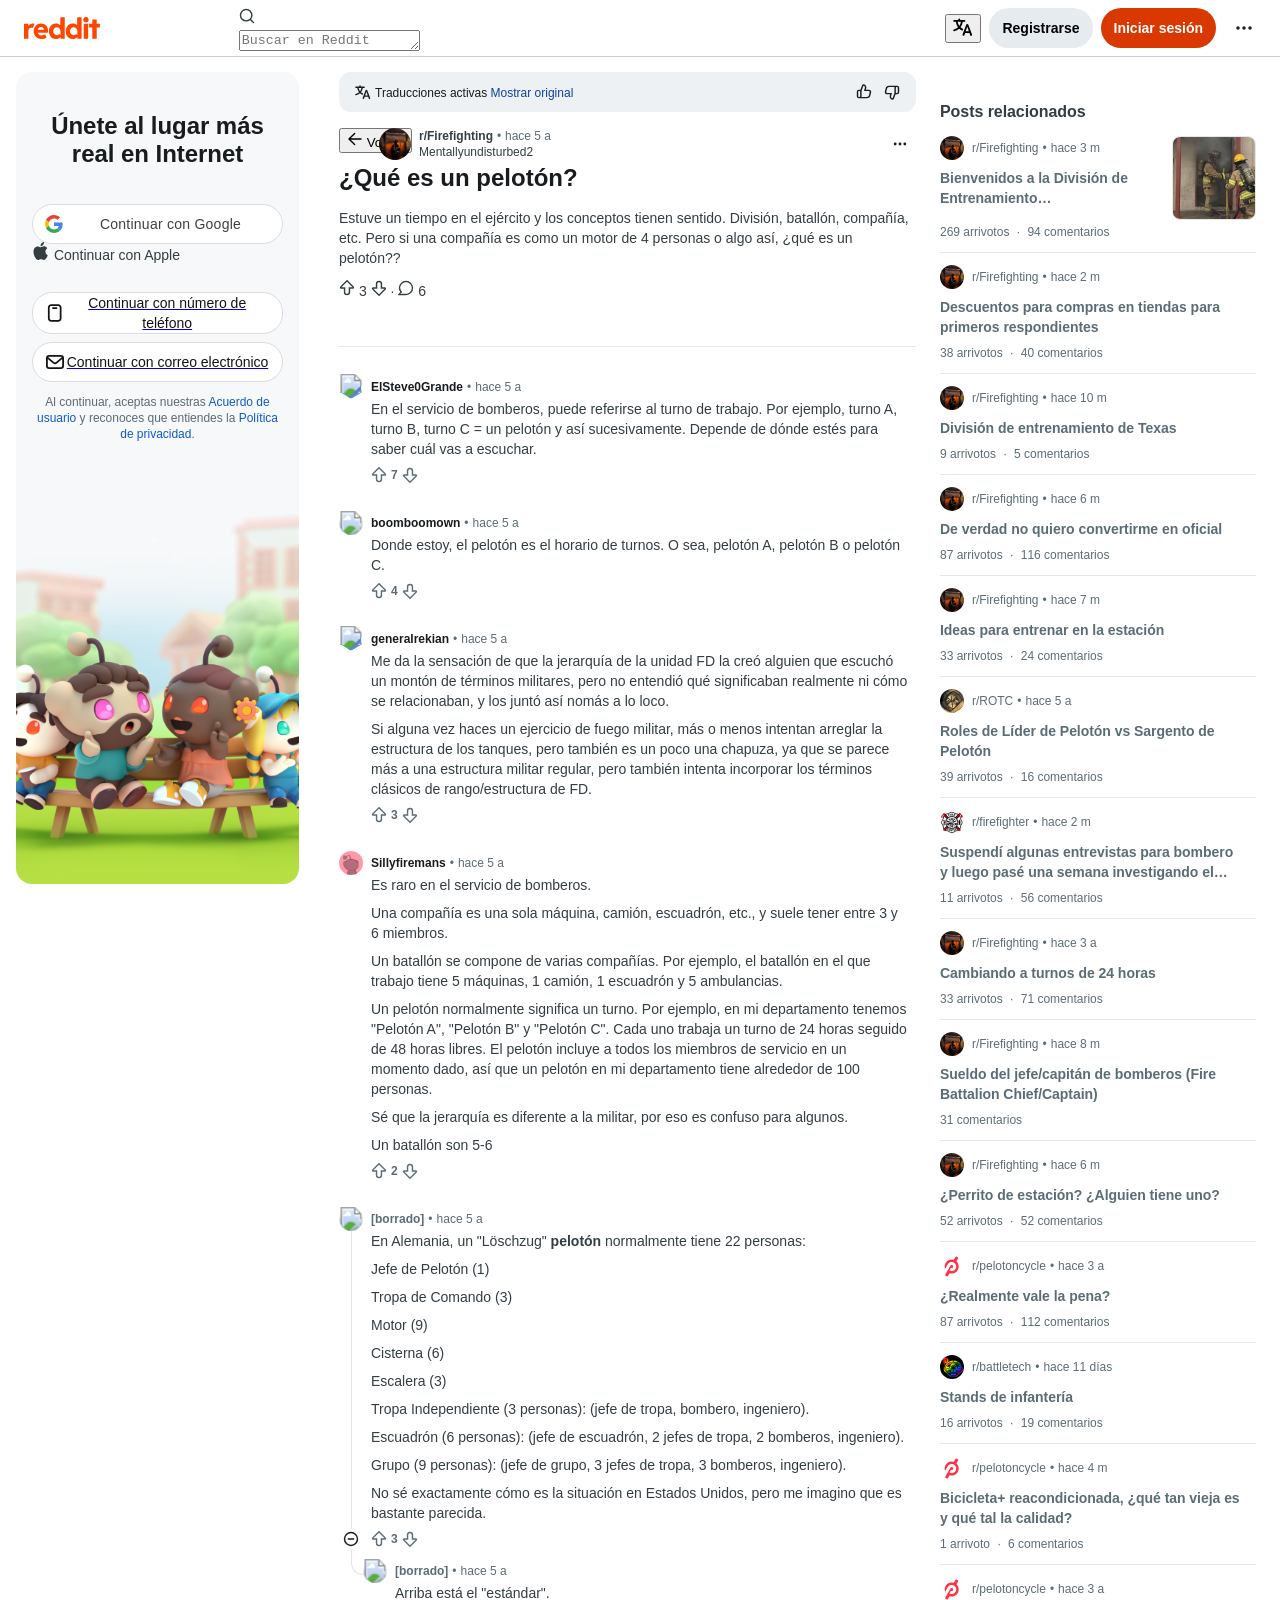
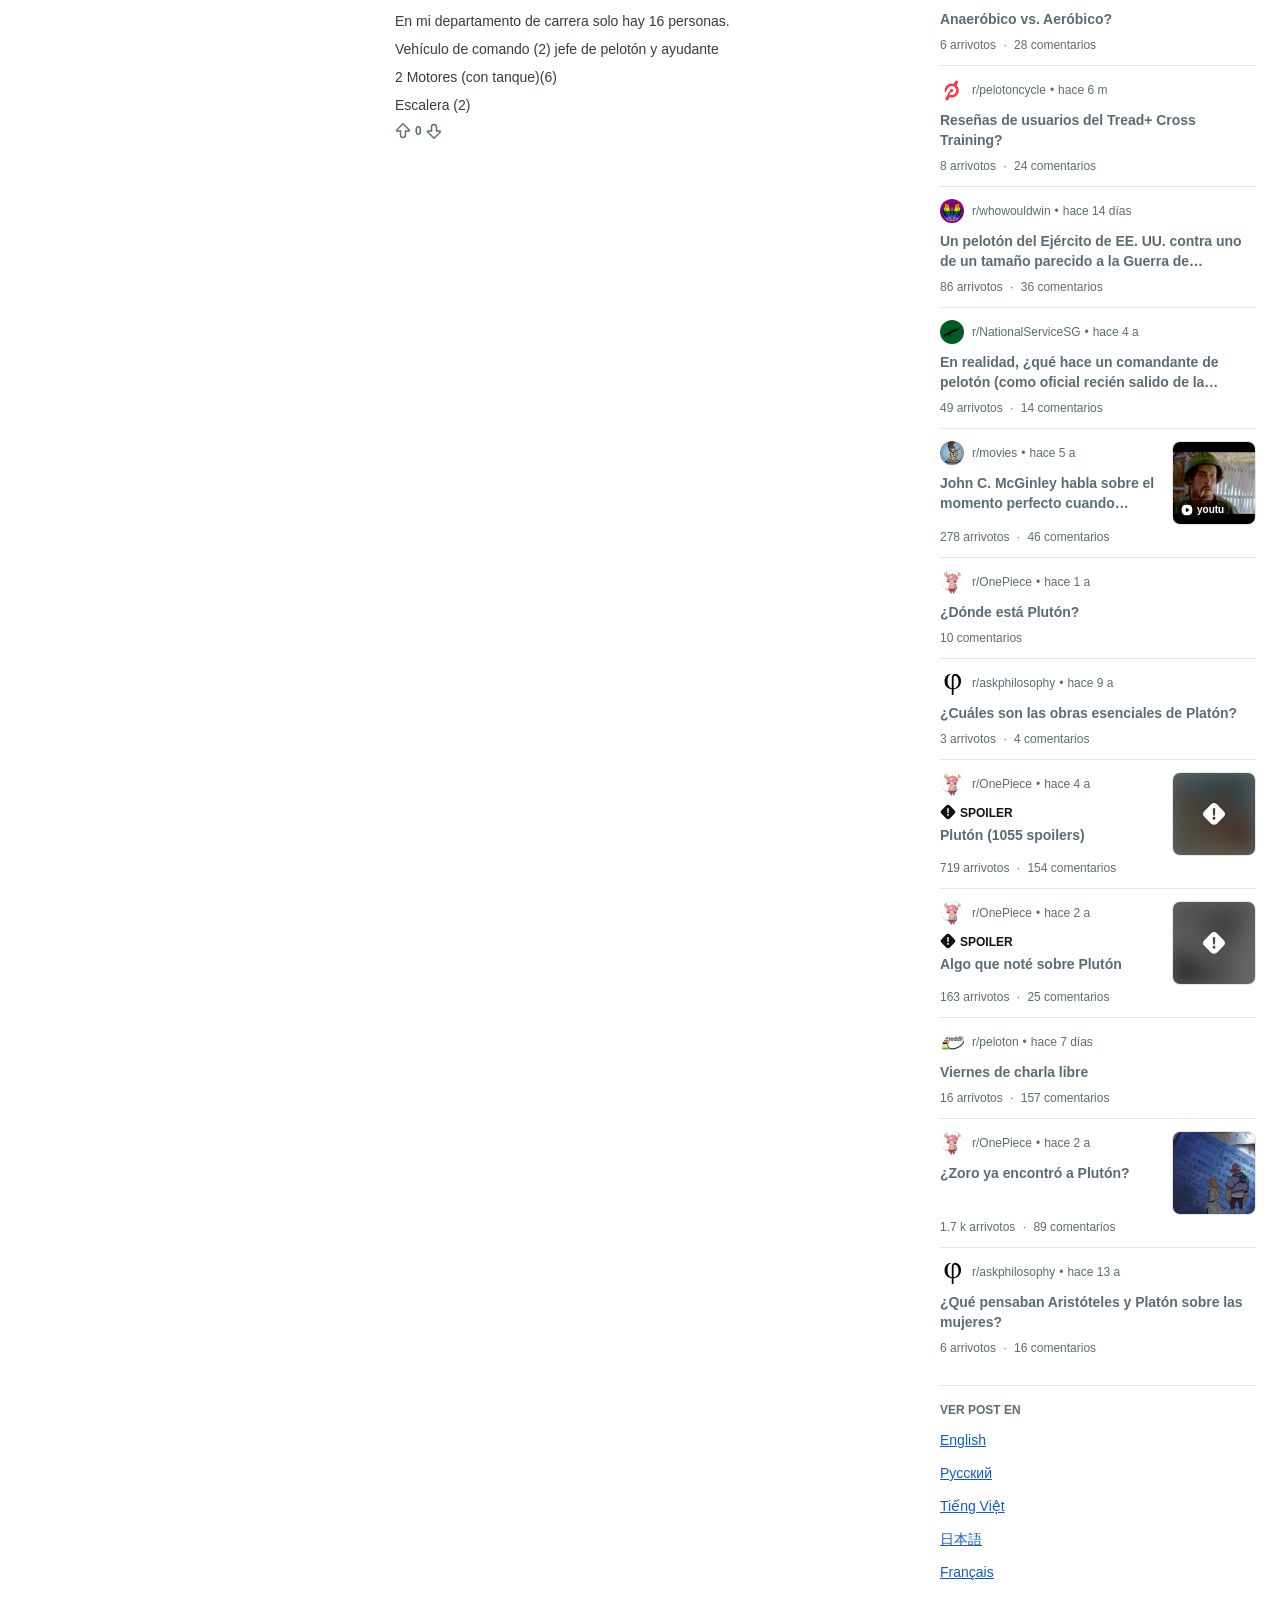
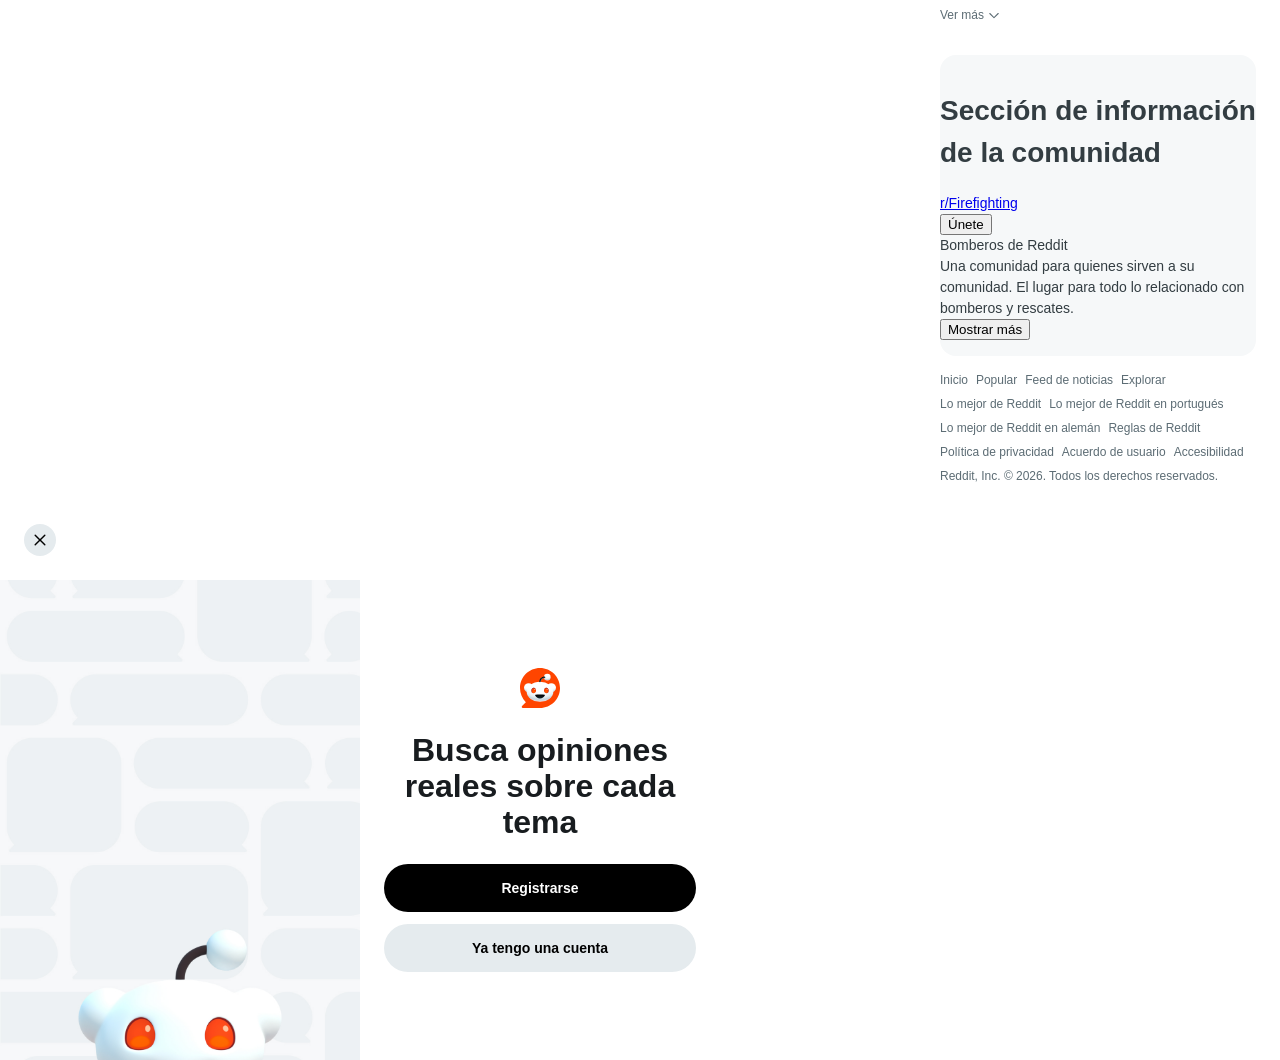
==== index.html @ a408970e "Add files via upload" ====
<!DOCTYPE html>
<!-- saved from url=(0082)https://www.reddit.com/r/Firefighting/comments/qoy3y7/what_is_a_platoon/?tl=es-419 -->
<html lang="es-MX" class="theme-beta" dir="ltr" device="desktop" style="--dvh-unit: 1dvh; --viewport-height: calc(calc(var(--dvh-unit) * 100)); --rpl-scrollbar-width: 15px;"><head prefix="og: https://ogp.me/ns#"><meta http-equiv="Content-Type" content="text/html; charset=UTF-8"><meta http-equiv="origin-trial" content="A7vZI3v+Gz7JfuRolKNM4Aff6zaGuT7X0mf3wtoZTnKv6497cVMnhy03KDqX7kBz/q/[base64]">
        <title>¿Qué es un pelotón? : r/Firefighting</title>
        <meta name="viewport" content="width=device-width, initial-scale=1, viewport-fit=cover">
    <meta name="apple-mobile-web-app-capable" content="yes">
    <meta name="apple-mobile-web-app-status-bar-style" content="black">
    <meta name="msapplication-navbutton-color" content="#000000">
    <meta name="theme-color" content="#000000">
        
        
        
        <link rel="preconnect" href="https://www.redditstatic.com/" crossorigin="anonymous">
        <link rel="dns-prefetch" href="https://www.redditstatic.com/">
      
        
    <link rel="preload" href="https://www.reddit.com/svc/events/preload-head?renderId=7bcc352d-90f7-4572-8345-51828783e635&amp;pageType=post_detail" as="fetch">
    <script type="text/javascript" async="" charset="utf-8" src="./index_files/recaptcha__es_419.js.descarga" crossorigin="anonymous" integrity="sha384-ONw/pCkR7LTdnH7AJCL4lAhaLo0iutH6mLdU/f/gK1/g3ADQcTHoMTdaozlbEl2G" nonce=""></script><script nonce="">window.addEventListener('load',function(){fetch("https://www.reddit.com/svc/events/preload-head?renderId=7bcc352d-90f7-4572-8345-51828783e635&pageType=post_detail").catch(function(){});});</script>
  
        
        
    
      <script nonce="">
        window.CLIENT_EXPERIMENTS = {"shreddit_ad_event_migration_cutoff_m1":"enabled","shreddit_ad_event_migration_cutoff_m3":"enabled","shreddit_ad_event_migration_m3":"enabled","ads_in_related_posts_m1":"enabled","shreddit_age_settings":"enabled","web_bermuda_remove_pm_ui":"enabled","shreddit_cuj_pdp_new_timestamps":"enabled","shreddit_feeds_cuj":"enabled","shreddit_network_info_logging":"enabled","shreddit_paid_ua_landing_good_visit":"enabled","shreddit_record_version_skew":"enabled","shreddit_screenview_counter":"enabled","shreddit_seo_referred_initiated_gv":"enabled","shreddit_server_navigation_session_telemetry":"enabled","shreddit_service_worker_registration":"enabled","shreddit_system_theme":"enabled","shreddit_post_media_multipart_upload":"enabled"};
        window.CLIENT_EXPERIMENT_VERSIONS = {"shreddit_app_first_navigation":"12","shreddit_post_media_multipart_upload":"9"};
      </script>
    
  
        
    
      <script nonce="">
        // Setting this provides Lit a CSP nonce to use when dyamically creating style elements in
        // browsers that don't support constructed stylesheets. See https://lit.dev/docs/api/LitElement/#LitElement.styles
        window.litNonce = 'MnugCBbSJvYSf0r5hVjkGA==';
        var CLIENT_CONFIG = {"APPLE_SSO_CLIENT_ID":"com.reddit.RedditAppleSSO","ORIGIN":"https://www.reddit.com","GOOGLE_SSO_CLIENT_ID":"705819728788-b2c1kcs7tst3b7ghv7at0hkqmtc68ckl.apps.googleusercontent.com","PRECONNECT_ORIGINS":["https://www.redditstatic.com/"],"STATIC_BASE_URL":"https://www.redditstatic.com/shreddit/","IN_CLUSTER_STATIC_BASE_URL":"https://www.redditstatic.com/shreddit/","RUNTIME_CONCAT_BASE_URL":"https://www.redditstatic.com/js/concat","W3_REPORTING_WEB_VITAL_REPORTS_URL":"https://w3-reporting.reddit.com/reports","DEVVIT_GATEWAY_ORIGIN":"https://devvit-gateway.reddit.com","WORLD_ID_APP_ID":"staging_c8137371ceac59890774ccc932e11dcf","WORLD_ID_RP_ID":"rp_4e7b34a51d24e1eb"};
      </script>
    
    
    
     <script type="module" nonce="" src="data:text/javascript,%0A%20%20%20%20%20%20%20%20window.STICKY_CANARY%20%3D%20&#39;false&#39;%3B%0A%20%20%20%20%20%20%20%20window.PRE_PRODUCTION%20%3D%20&#39;false&#39;%3B%0A%20%20%20%20%20%20%20%20if(%22fetch%22in%20window)%7Bconst%20n%3Dwindow.fetch%3Bwindow.fetch%3Dfunction(e%2Ct)%7Bconst%20r%3Dnew%20Headers(t%3F.headers%3F%3F(e%20instanceof%20Request%3Fe.headers%3Avoid%200))%2Ca%3De%20instanceof%20Request%3Fe.url%3Ae%2Co%3D!new%20URLSearchParams(a).has(%22x_use_preprod%22)%3Breturn%22true%22%3D%3D%3Dwindow.PRE_PRODUCTION%26%26o%26%26function(n)%7Bif(%22string%22%3D%3Dtypeof%20n%26%26n.match(%2F%5E%5C%2F%2F))return!0%3Bconst%20e%3Dn%20instanceof%20URL%3Fn%3Anew%20URL(n)%3Breturn%20window.location.host%3D%3D%3De.host%7D(a)%26%26r.set(%22X-Use-Preprod%22%2C%22always%22)%2Cn(e%2C%7B...t%7C%7C%7B%7D%2Cheaders%3Ar%7D)%7D%7Dif(%22sendBeacon%22in%20navigator)%7Bconst%20n%3Dnavigator.sendBeacon.bind(navigator)%3Bnavigator.sendBeacon%3Dfunction(e%2Ct)%7Bconst%20r%3Dfunction(n)%7Bif(%22true%22!%3D%3Dwindow.PRE_PRODUCTION)return%20n%3Bconst%20e%3Dn%20instanceof%20URL%3Fn%3Anew%20URL(n%2Cdocument.baseURI)%3Bif(!e.searchParams.has(%22x_use_preprod%22))return%20e.searchParams.set(%22x_use_preprod%22%2C%22always%22)%2Ce.toString()%3Breturn%20n%7D(e)%3Breturn%20n.call(navigator%2Cr%2Ct)%7D%7Dvar%20n%3D%7B%7D%3Bexport%7Bn%20as%20default%7D%3B%0A%3B%0A%20%20%20%20%20%20"></script> 
    
    
    
      <script nonce="">
        
        class e{constructor(){let e,t;this.promise=new Promise((s,o)=>{e=s,t=o}),this.resolve=e,this.reject=t}}function t(e){return Array.isArray(e)?{id:e[0]}:{id:e}}class ShredditModuleLoader{addModulePromise(e){var t,s,o;this.moduleRegistry[e]?.promise||((t=this.moduleRegistry)[s=e]??(t[s]={}),this.moduleRegistry[e].isResolved=!1,(o=this.moduleRegistry[e]).promise??(o.promise=new Promise(t=>{this.moduleRegistry[e].resolver=t})))}resolveModule(e){this.moduleRegistry[e].resolver?.(),this.moduleRegistry[e].isResolved=!0}preDeclareModules(e){for(const t of e)this.moduleRegistry[t]||this.addModulePromise(t),this.moduleRegistry[t].isLoading=!0}dm(e,t,s){this.moduleRegistry[e]?.isDeclared||(this.moduleRegistry[e]={...this.moduleRegistry[e],deps:t,factory:s,moduleExports:void 0,isDeclared:!0},this.addModulePromise(e),this._evaluateModule(e,!0).then(()=>{this.resolveModule(e)}))}async _evaluateModule(e,t=!1){if(this.moduleRegistry[e]?.isEvaluated)return this.moduleRegistry[e].moduleExports;this.addModulePromise(e),this.moduleRegistry[e].isResolved||t||await this.moduleRegistry[e].promise;const s=this.moduleRegistry[e];if(!s.isEvaluated&&!s.isEvaluating){s.isEvaluating=!0,await Promise.resolve();const e=await Promise.all(s.deps?.map(e=>this._evaluateModule(e))||[]),t=await(s.factory?.apply(null,e));return s.moduleExports=t??{},s.isEvaluated=!0,s.isEvaluating=!1,s.moduleExports}return s.promise?.then(()=>s.moduleExports)}async di(e,t,s,o="auto"){if(this.moduleRegistry[s])return this._evaluateModule(s);const r=/\/[^/]*$/;if(!this._diState.concatMode){const o=new URL(t).href.replace(r,"/"),i=new URL(e,o);i.pathname;const a=i.href;return import(a).then(()=>this._evaluateModule(s,!0))}const i=new URL(t).searchParams.get("prefix")??this._diState.lastPrefix,a=e.replaceAll(/(^\.\/|\.js$)/g,"");return this.addModulePromise(s),"high"===o?this._load([a],{prefix:i,priority:o}):(this._diState.queue.push([[a],i,void 0,!1]),this.debounce(this.debounceTimeout,25)),this.moduleRegistry[s].promise.then(()=>this._evaluateModule(s,!0))}debounce(e,t=25){var s;clearTimeout(this._diState.debounceTimeout),(s=this._diState).debounceStart||(s.debounceStart=Date.now()),Date.now()-this._diState.debounceStart>3*t?e():this._diState.debounceTimeout=setTimeout(this.debounceTimeout,t)}processDIQueue(){const e=[...this._diState.queue];this._diState.queue=[],this._diState.debounceStart=0;return[...e.reduce((e,[t,s,o,r=!1])=>{const i=`${r?"preserve":"sort"}:${s}`;e.has(i)||e.set(i,{prefix:s,preserveOrder:r,chunks:[],deferreds:[]});const a=e.get(i);return a.chunks.push(...t),o&&a.deferreds.push(o),e},new Map).values()].map(({prefix:e,chunks:t,deferreds:s,preserveOrder:o})=>[e,t,s,o])}load(t,s="",o="auto",r=!1){this._diState.concatMode=!0;const i=new e;return"high"===o?this._load(t,{prefix:s,priority:o,deferreds:[i],preserveOrder:r}):(this._diState.queue.push([t,s,i,r]),this.debounce(this.debounceTimeout)),i.promise}flushLoadBuffer(){this._diState.shouldBufferLoad=!1;for(const e of this._loadBuffer.splice(0))e()}_load(e,{prefix:s="",priority:o="auto",deferreds:r=[],preserveOrder:i=!1}={}){s&&(this._diState.lastPrefix=s);const a=new Map;for(const s of e.map(t))a.has(s.id)||a.set(s.id,s);const d=[...a.values()].filter(({id:e})=>{const t=this.moduleRegistry[this.urlToName(e)];return!t||!t.isLoading&&!t.isResolved}),n=()=>{r.forEach(e=>e?.resolve())};0!==d.length?(this.preDeclareModules(d.map(({id:e})=>this.urlToName(e))),Promise.all(this.getChunkGroups(d).map(e=>this._loadChunkGroup(e,s,o,i))).then(n,e=>{r.forEach(t=>t?.reject(e))})):n()}getChunkGroups(e){return e.length>this.maxChunks?function(e,t){const s=[];for(let o=0;o<e.length;o+=t)s.push(e.slice(o,o+t));return s}(e,this.maxChunks):[e]}_loadChunkGroup(e,t,s,o){const r=e.map(({id:e})=>e),i=`${window.CONCAT_BASE_URL??"/js/concat"}?prefix=${t}&chunks=${this.getConcatRequestChunkIDs(r,o).join(",")}`;return this._diState.shouldBufferLoad?(this._createPreloadTag(i,s),new Promise((e,t)=>{this._loadBuffer.push(()=>this._createScript(i,s).then(()=>{this.resolveChunksWithoutModules(r),e()},t))})):this._createScript(i,s).then(()=>{this.resolveChunksWithoutModules(r)})}getConcatRequestChunkIDs(e,t){return t?e:[...e].sort()}resolveChunksWithoutModules(e){for(const t of e){const e=this.urlToName(t);this.moduleRegistry[e]?.factory||this.resolveModule(e)}}_createScript(e,t){const s=document.createElement("script");return s.type="module",s.src=e,s.fetchPriority=t,document.body.appendChild(s),new Promise((e,t)=>{s.onload=()=>e(),s.onerror=()=>t()})}_createPreloadTag(e,t){const s=document.createElement("link");s.rel="modulepreload",s.href=e,s.as="script",s.fetchPriority=t,s.crossOrigin="anonymous",document.head.appendChild(s)}urlToName(e){return e.replaceAll(/(^.+\/|\.js$)/g,"")}constructor(e={},t=250){this._diState={queue:[],debounceStart:0,lastPrefix:"en-US/",shouldBufferLoad:"loading"===document.readyState},this.debounceTimeout=()=>this.processDIQueue().forEach(([e,t,s,o])=>this._load(t,{prefix:e,deferreds:s??[],preserveOrder:o})),this._loadBuffer=[],this.moduleRegistry=e,this.maxChunks=t,document.addEventListener("DOMContentLoaded",()=>this.flushLoadBuffer(),{once:!0})}}function s(e){const t=new URL(e,window.location.href);return t.searchParams.set("s","1"),t.href}window.ShredditModuleLoader=window.SML_STREAMING?class extends ShredditModuleLoader{_createPreloadTag(e,t){const o=document.createElement("link");o.rel="preload",o.href=s(e),o.as="fetch",o.fetchPriority=t,o.crossOrigin="anonymous",document.head.appendChild(o)}async _createScript(e,t){navigator.onLine||await new Promise(e=>{window.addEventListener("online",e,{once:!0})});const o=await fetch(s(e),{priority:t});if(!o.ok)throw new Error(`Failed to load chunk group: ${o.status} ${o.statusText}`);const r=o.body.getReader(),i=new TextDecoder,a="/* @sml-chunk */",d=`import.meta.url = "${o.url}";\n\n`;let n="";const u=window.SML_STREAMING_MAX_IN_FLIGHT_IMPORTS??16,l=[],h=async e=>{const t=async function(e){const t=new Blob([e],{type:"text/javascript"}),s=URL.createObjectURL(t);await import(s).catch(console.error),URL.revokeObjectURL(s)}(`${d}${e}`);l.push(t),l.length>=u&&await l.shift()};for(;;){const{done:e,value:t}=await r.read();if(e){n+=i.decode();break}n+=i.decode(t,{stream:!0});const s=n.lastIndexOf(a);if(-1===s)continue;const o=n.slice(0,s);n=n.slice(s+16),await h(o)}await h(n),await Promise.all(l)}}:ShredditModuleLoader;{let e=250;window.SML_STREAMING&&(e=window.SML_STREAMING_MAX_CHUNKS??500),window.SML=Object.freeze(new window.ShredditModuleLoader({},e))}
;
      </script>
    
  
    
    
      <script nonce="">
        (() => {
          const e=globalThis;async function t(t,s){await async function(){await(e.scheduler?.yield?.())}();const o=document.adoptNode(s.content);customElements.upgrade(o),t.replaceWith(o),s.remove()}function s(e,t){customElements.get(e)||customElements.define(e,t)}function o(e){return e.hasAttribute("debug")}function r(e){o(e)&&e.before(document.createComment(e.outerHTML))}s("suspense-placeholder",class extends HTMLElement{get name(){return this.getAttribute("name")||"unknown"}replaceWith(...e){const t=document.createDocumentFragment();t.append(...e);const s=new Map;for(const e of this.querySelectorAll("[id][data-persistent]")??[]){const o=t.querySelector(`#${e.id}[data-persistent]`);if(!o)continue;const r=e.querySelectorAll("[data-persistent], [data-scroll-restore]");for(const e of r)0===e.scrollTop&&0===e.scrollLeft||s.set(e,{scrollTop:e.scrollTop,scrollLeft:e.scrollLeft});o.replaceWith(e)}r(this),super.replaceWith(t),requestAnimationFrame(()=>{for(const[e,t]of s)e.scroll({top:t.scrollTop,left:t.scrollLeft,behavior:"instant"})})}connectedCallback(){const e=this.getRootNode().querySelector(`template[for=${this.id}]`);e&&t(this,e)}disconnectedCallback(){o(this)&&performance.measure(`suspense(${this.name})`,{start:this.startMark})}constructor(...e){super(...e),this.startMark=performance.now()}}),s("suspense-replace",class extends HTMLElement{connectedCallback(){const e=this.getRootNode(),s=e.querySelector(this.getAttribute("target")),o=e.querySelector(this.getAttribute("template"));s&&o&&t(s,o),r(this),this.remove()}}),s("suspense-execute-deferred-scripts",class extends HTMLElement{async connectedCallback(){if("loading"===document.readyState){const e=document.head.querySelectorAll("script[type=module]:not([async])");for(const t of e){if(t.nonce!==this.nonce)throw new Error("Deferred script in <head> must have a nonce that matches the suspense executor nonce.");if(!t.src)throw new Error("Deferred script in <head> must have a src attribute. Inline modules are not supported.");await import(t.src).catch(console.error)}window.SML?.flushLoadBuffer?.()}r(this),this.remove()}});

        })();
      </script>
    
  
    
    <script type="module" nonce="" src="data:text/javascript,let%20e%3Dnull%3Basync%20function%20t()%7Breturn%20e%7C%7C(e%3Dasync%20function()%7Bif(!window.navigation)try%7Bconst%7BapplyPolyfill%3Ae%7D%3Dawait%20import(%22https%3A%2F%2Fwww.redditstatic.com%2Fshreddit%2Fapply-polyfill-BcpMVdvg.js%22)%3Be()%7Dcatch(e)%7Bwindow.Sentry%3F.captureException(new%20Error(%22Navigation%20polyfill%20failed%20to%20initialize.%22%2C%7Bcause%3Ae%7D))%7Dreturn%20window.navigation%7D())%2Ce%7Dvar%20n%3D%2FEdge%3F%5C%2F(1%7B2%7D%5B6-9%5D%7C1%5B2-9%5D%5Cd%7C%5B2-9%5D%5Cd%7B2%7D%7C%5Cd%7B4%2C%7D)%5C.%5Cd%2B(%5C.%5Cd%2B%7C)%7CFirefox%5C%2F(1%7B2%7D%5B7-9%5D%7C1%5B2-9%5D%5Cd%7C%5B2-9%5D%5Cd%7B2%7D%7C%5Cd%7B4%2C%7D)%5C.%5Cd%2B(%5C.%5Cd%2B%7C)%7CChrom(ium%7Ce)%5C%2F(4%5B1-9%5D%7C%5B5-9%5D%5Cd%7C%5Cd%7B3%2C%7D)%5C.%5Cd%2B(%5C.%5Cd%2B%7C)(%5B%5Cd.%5D%2B%24%7C.*Safari%5C%2F(%3F!%5B%5Cd.%5D%2B%20Edge%5C%2F%5B%5Cd.%5D%2B%24))%7C(Maci%7CX1%7B2%7D).%2B%20Version%5C%2F(15%5C.%5Cd%2B%7C(1%5B6-9%5D%7C%5B2-9%5D%5Cd%7C%5Cd%7B3%2C%7D)%5C.%5Cd%2B)(%5B%2C.%5D%5Cd%2B%7C)(%20%5C(%5Cw%2B%5C)%7C)(%20Mobile%5C%2F%5Cw%2B%7C)%20Safari%5C%2F%7CChrome.%2BOPR%5C%2F(10%5B1-9%5D%7C1%5B1-9%5D%5Cd%7C%5B2-9%5D%5Cd%7B2%7D%7C%5Cd%7B4%2C%7D)%5C.%5Cd%2B%5C.%5Cd%2B%7C(CPU%5B%20%2B%5DOS%7CiPhone%5B%20%2B%5DOS%7CCPU%5B%20%2B%5DiPhone%7CCPU%20IPhone%20OS%7CCPU%20iPad%20OS)%5B%20%2B%5D%2B(15%5B._%5D%5Cd%2B%7C(1%5B6-9%5D%7C%5B2-9%5D%5Cd%7C%5Cd%7B3%2C%7D)%5B._%5D%5Cd%2B)(%5B._%5D%5Cd%2B%7C)%2F%3Bconst%20o%3D%5B%22window.performance.mark%20is%20not%20a%20function%22%2C%22performance.getEntriesByName%20is%20not%20a%20function%22%2C%22window.queueMicrotask%20is%20not%20a%20function%22%2C%22runCustomize%20is%20not%20defined%22%2C%22require%20is%20not%20defined%22%2C%22n.assignedElements%20is%20not%20a%20function%22%2C%22SymBrowser_ModifyAnchorTagWithTarget%22%2C%22ibFindAllVideos%22%2C%22Unexpected%20token%20&#39;for&#39;%22%5D%2Ci%3D%5B%22findTopmostVisibleElement%22%5D%2Cr%3De%3D%3E%7Bconst%20t%3D(r%3Dnavigator.userAgent%2C!n.test(r))%3Bvar%20r%3Breturn!!((e%3D%3E!!o.some(t%3D%3Ee%3F.originalException%3F.message%3F.includes(t)))(e)%7C%7C(e%3D%3E!!i.some(t%3D%3Ee%3F.originalException%3F.stack%3F.includes(t)))(e)%7C%7Ct)%7D%2Ca%3D%5B%5D%3Blet%20s%3Dnull%3Bconst%20c%3Dasync(e%2Ct)%3D%3E%7Bif(0%3D%3D%3De.length)return%3Bconst%20n%3D%5B...e%5D%3Be.length%3D0%3Btry%7B(await%20fetch(%22%2Fsvc%2Fshreddit%2Fclient-errors%22%2C%7Bmethod%3A%22POST%22%2Cheaders%3A%7B%22Content-Type%22%3A%22application%2Fjson%22%7D%2Cbody%3AJSON.stringify(%7Bcsrf_token%3A(o%3D%22csrf_token%22%2Cdocument.cookie.split(%22%3B%22).map(e%3D%3Ee.trim()).filter(Boolean).map(e%3D%3Ee.split(%22%3D%22)).find((%5Be%5D)%3D%3Ee.trim()%3D%3D%3Do)%3F.%5B1%5D%3F%3Fnull)%2Cerrors%3An%7D)%2Ckeepalive%3At%3F.keepalive%7D)).status%3E%3D500%26%26(u%3D!0)%7Dcatch%7Bu%3D!0%7Dvar%20o%7D%2Cd%3D()%3D%3E%7Bs%26%26(clearTimeout(s)%2Cs%3Dnull)%2Cc(a%2C%7Bkeepalive%3A!0%7D)%7D%3Bdocument.addEventListener(%22visibilitychange%22%2C()%3D%3E%7B%22hidden%22%3D%3D%3Ddocument.visibilityState%26%26d()%7D)%2Cwindow.addEventListener(%22pagehide%22%2Cd)%3Blet%20u%3D!1%3B((e%2Cn%2Co%2Ci%2Cr%2Ca%2Cs)%3D%3E%7Bvar%20c%3D!1%2Cd%3D!1%2Cu%3D%5B%5D%2Cl%3Dfunction(e)%7B(%22e%22in%20e%7C%7C%22p%22in%20e%7C%7Ce.f%26%26e.f.indexOf(%22capture%22)%3E-1%7C%7Ce.f%26%26e.f.indexOf(%22withScope%22)%3E-1%7C%7Ce.f%26%26e.f.indexOf(%22showReportDialog%22)%3E-1)%26%26p(u)%2Cl.data.push(e)%7D%3Bfunction%20p(n)%7Bfunction%20o()%7Bt().then(()%3D%3Eimport(%22https%3A%2F%2Fwww.redditstatic.com%2Fshreddit%2Fsentry-DswLfAC_.js%22)).then(t%3D%3E%7Btry%7Be%5Ba%5D%3Dt.default%2Ce%5Bi%5D%3Df%2Ce%5Br%5D%3Dm%3Bvar%20o%3De%5Ba%5D%2Cc%3Do.init%3Bo.init%3Dfunction(e)%7Bvar%20t%3Ds%3Bfor(var%20n%20in%20e)Object.prototype.hasOwnProperty.call(e%2Cn)%26%26(t%5Bn%5D%3De%5Bn%5D)%3Bc(t)%7D%2Cfunction(t%2Cn)%7Btry%7Bfor(var%20o%3Dl.data%2Ca%3D0%3Ba%3Ct.length%3Ba%2B%2B)%22function%22%3D%3Dtypeof%20t%5Ba%5D%26%26t%5Ba%5D()%3Bvar%20s%3D!1%2Cc%3De.__SENTRY__%3Bvoid%200!%3D%3Dc%26%26c.hub%26%26c.hub.getClient()%26%26(s%3D!0)%3Bvar%20d%3D!1%3Bfor(a%3D0%3Ba%3Co.length%3Ba%2B%2B)if(o%5Ba%5D.f)%7Bd%3D!0%3Bvar%20u%3Do%5Ba%5D%3B!1%3D%3D%3Ds%26%26%22init%22!%3D%3Du.f%26%26n.init()%2Cs%3D!0%2Cu.f%26%26n%5Bu.f%5D.apply(n%2Cu.a)%7D!1%3D%3D%3Ds%26%26!1%3D%3D%3Dd%26%26n.init()%3Bvar%20p%3De%5Bi%5D%2Cf%3De%5Br%5D%3Bfor(a%3D0%3Ba%3Co.length%3Ba%2B%2B)%22e%22in%20o%5Ba%5D%26%26p%3Fp.apply(e%2Co%5Ba%5D.e)%3A%22p%22in%20o%5Ba%5D%26%26f%26%26f.apply(e%2C%5Bo%5Ba%5D.p%5D)%7Dcatch(e)%7Bconsole.error(e)%7D%7D(n%2Co)%7Dcatch(e)%7Bconsole.error(e)%7D%7D)%7Dd%7C%7C(d%3D!0%2C%22requestIdleCallback%22in%20e%3Fe.requestIdleCallback(o%2C%7Btimeout%3A3e3%7D)%3Ae.setTimeout(o%2C0))%7Dl.data%3D%5B%5D%2Ce%5Ba%5D%3De%5Ba%5D%7C%7C%7B%7D%2Ce%5Ba%5D.onLoad%3Dfunction(e)%7Bu.push(e)%2Cc%26%26p(u)%7D%2Ce%5Ba%5D.forceLoad%3Dfunction()%7Bc%3D!0%2CsetTimeout(function()%7Bp(u)%7D)%7D%2C%5B%22init%22%2C%22addBreadcrumb%22%2C%22captureMessage%22%2C%22captureException%22%2C%22captureEvent%22%2C%22configureScope%22%2C%22withScope%22%2C%22showReportDialog%22%5D.forEach(function(t)%7Be%5Ba%5D%5Bt%5D%3Dfunction()%7Bl(%7Bf%3At%2Ca%3Aarguments%7D)%7D%7D)%3Bvar%20f%3De%5Bi%5D%3Be%5Bi%5D%3Dfunction(t%2Cn%2Co%2Ci%2Cr)%7Bl(%7Be%3A%5B%5D.slice.call(arguments)%7D)%2Cf%26%26f.apply(e%2Carguments)%7D%3Bvar%20m%3De%5Br%5D%3Be%5Br%5D%3Dfunction(t)%7Bl(%7Bp%3A%22reason%22in%20t%3Ft.reason%3A%22detail%22in%20t%26%26%22reason%22in%20t.detail%3Ft.detail.reason%3At%7D)%2Cm%26%26m.apply(e%2Carguments)%7D%7D)(window%2Cdocument%2C0%2C%22onerror%22%2C%22onunhandledrejection%22%2C%22Sentry%22%2C%7Benabled%3ASENTRY_CONFIG.enabled%2Cdsn%3ASENTRY_CONFIG.dsn%2Cenvironment%3ASENTRY_CONFIG.environment%2Crelease%3A%22dd68eef060ba0f4aec6ba81d1e9de16b287dd0e5%22%2CbeforeSend%3A(e%2Ct)%3D%3E%7Bif(r(t))return%20null%3Bconst%20n%3DMath.random()%3C(SENTRY_CONFIG.sampleRate%3F%3F.004)%3Bif(!u%26%26e.exception)%7Blet%20n%3D%22unknown%22%2Co%3D%22unknown%22%3Bconst%20i%3Ddocument.querySelector(%22shreddit-app%22)%3BcustomElements.get(%22shreddit-app%22)%26%26%22function%22%3D%3Dtypeof%20i%3F._trackEvent%26%26(n%3Di.pageType%7C%7C%22unknown%22%2Co%3Di.routeName%7C%7C%22unknown%22)%3Bconst%20r%3D(e%3D%3E%7Bconst%20t%3De.exception%3F.values%3F.%5B0%5D%3Breturn%20t%3F.type%26%26t%3F.value%3F%60%24%7Bt.type%7D%3A%20%24%7Bt.value%7D%60%3A%22%22%7D)(e)%3Br%26%26(e%3D%3E%7Ba.push(e)%2Ca.length%3E%3D10%3F(s%26%26(clearTimeout(s)%2Cs%3Dnull)%2Cc(a))%3As%7C%7C(s%3DsetTimeout(()%3D%3E%7Bs%3Dnull%2Ca.length%3E0%26%26c(a)%7D%2C2e3))%7D)(%7Bmessage%3Ar%2Cstack%3At.originalException%3F.stack%3F%3Ft.syntheticException%3F.stack%3F%3F%22%22%2Cpage_type%3An%2Croute_name%3Ao%2CctData%3Ai%3F.ctData%7D)%7Dreturn%20n%3Fe%3Anull%7D%7D)%3Bclass%20l%20extends%20HTMLElement%7Bconstructor()%7Bsuper(...arguments)%2Cthis.marked%3D!1%7DconnectedCallback()%7Bif(this.marked)return%3Bconst%20e%3Dthis.getAttribute(%22name%22)%3Bif(!e)throw%20new%20Error(%22No%20name%20attribute%20specified%20on%20faceplate-perfmark%20element.%22)%3Bwindow.performance.mark(e)%2Cthis.marked%3D!0%7D%7Dfunction%20p(e%2Ct%2Cn%3D!0)%7Breturn%20new%20CustomEvent(e%2C%7Bcomposed%3A!0%2Cbubbles%3An%2Ccancelable%3A!0%2Cdetail%3At%7D)%7Dfunction%20f(e%2Ct)%7Bconst%20n%3Dp(%22faceplate-track%22%2Ct)%2Co%3Dfunction(e)%7Breturn%60%24%7Be.source%7D%2F%24%7Be.action%7D%2F%24%7Be.noun%7D%60.toLowerCase()%7D(t)%3Bn.SAN%3Do%2Ce.dispatchEvent(n)%7DcustomElements.define(%22faceplate-perfmark%22%2Cl)%3Bconst%20m%3D%22frontend_start_timestamp%22%3Bfunction%20_(e)%7Bconst%20t%3Dfunction(e)%7Bif(window%3F.CLIENT_EXPERIMENTS)return%20window%3F.CLIENT_EXPERIMENTS%3F.%5Be%5D%7D(e)%3Breturn(e%3D%3E!!(e%3D%3E%7Bif(%22control_1%22!%3D%3De%26%26%22control_2%22!%3D%3De)return%20e%7C%7Cvoid%200%7D)(e))(t)%7Dconst%20w%3D%2F%5E(%5Ba-z0-9-%5D%2B%5C.)%3Freddit%5C.com%24%2F%2Ch%3D%2F%5E(%5B%5CS%5D%2B%5C.)%3Fsnoo%5C.dev%24%2F%3Bconst%20y%3D(e%3D%22%22%2Ct%3D%22%22)%3D%3E%7Bconst%20n%3D(e%3D%3E%7Bif(!e)return%3Blet%20t%3Btry%7Bconst%7BsearchParams%3An%7D%3Dnew%20URL(e)%2Co%3Dn.get(%22embed_host_url%22)%2Ci%3Do%26%26decodeURIComponent(o)%3Bif(!i)return%3Bt%3D%7Burl%3Ai%2Cdomain%3Anew%20URL(i).hostname%7D%7Dcatch(e)%7B%7Dreturn%20t%7D)(t)%3Bif(n)return%20n%3Blet%20o%3D%22%22%3Btry%7Bo%3De%26%26new%20URL(e)%3F.hostname%7C%7C%22%22%7Dcatch(e)%7B%7Dreturn%7Burl%3Ae%2Cdomain%3Ao%7D%7D%2Cv%3De%3D%3E%7Blet%20t%3D%7B%7D%3Btry%7Bt%3DJSON.parse(document.querySelector(%22shreddit-screenview-data%22)%3F.getAttribute(%22data%22)%3F%3F%22%7B%7D%22)%7Dcatch(e)%7Bwindow.Sentry.captureException(new%20Error(%22Unable%20to%20parse%20screenview%20data%22%2C%7Bcause%3Ae%7D))%7Dreturn%20e%3Ft%5Be%5D%3At%7D%2Cg%3D()%3D%3E%7Bconst%20e%3Ddocument.getElementsByTagName(%22shreddit-app%22)%3F.%5B0%5D%3F.getAttribute(%22referrer%22)%7C%7Cdocument.referrer%2Ct%3Dfunction(e)%7Bif(!e)return%20null%3Btry%7Breturn%20new%20URL(e)%7Dcatch%7Breturn%20null%7D%7D(e)%3Blet%20n%3Bif(t%26%26(o%3Dt.hostname%2Cw.test(o)%7C%7Ch.test(o)))%7Bconst%20e%3Dt.pathname%3Bn%3D_(%22shreddit_pdp_telemetry_code_yellow_killswitch%22)%3Fvoid%200%3Ak(e)%7Delse%20t%26%26(n%3D%22deeplink%22)%3Bvar%20o%3Breturn%7Breferrer%3Ay(e%2Cwindow.location.href)%2Cclient_timestamp%3ADate.now()%2C...n%3F%7Bnavigation_session%3A%7Breferring_page_type%3An%7D%7D%3A%7B%7D%7D%7D%2Cb%3D(e%2Ct%2Cn%3Dv)%3D%3E%7Bif(t%3F.%5Be%5D)return%7B%7D%3Bconst%20o%3Dn(e)%3Breturn%20o%3F%7B%5Be%5D%3Ao%7D%3A%7B%7D%7D%3Bfunction%20E(e%2Ct)%7Bconst%7Bsource%3An%2Caction%3Ao%2Cnoun%3Ai%2C...r%7D%3Dfunction(e)%7Bif(%22string%22%3D%3Dtypeof%20e)%7Bconst%20t%3De.split(%22__%22)%3Bif(t.length%3C3)return%7Bsource%3A%22%22%2Caction%3A%22%22%2Cnoun%3A%22%22%7D%3Bconst%20n%3Dt.pop()%2Co%3Dt.pop()%3Breturn%7Bsource%3At.join(%22__%22)%2Caction%3Ao%2Cnoun%3An%7D%7Dreturn%20e%7D(e)%2Ca%3D%7B...t%7C%7C%7B%7D%2Csource%3An%2Caction%3Ao%2Cnoun%3Ai%2C...g()%2C...b(%22post%22%2Ct)%2C...r%7D%3Breturn%20a.screen%3D%7B...t%3F.screen%3F%3F%7B%7D%2Cdevice_pixel_ratio%3Awindow.devicePixelRatio%2Cwidth%3Awindow.screen.width%2Cheight%3Awindow.screen.height%2Cviewport_width%3Awindow.innerWidth%2Cviewport_height%3Awindow.innerHeight%7D%2Cfunction(e%2Ct)%7Bif(!(%22request%22in%20e))return%7B...e%2Crequest%3At%7D%3Bconst%20n%3D%7B...e.request%3F.shreddit_client_timestamps%3F%3F%7B%7D%2C...t.shreddit_client_timestamps%7D%2Co%3D%7B...e.request%3F%3F%7B%7D%2Cshreddit_client_timestamps%3An%7D%3Breturn%7B...e%2Crequest%3Ao%7D%7D(a%2C%7Bshreddit_client_timestamps%3A%7B%5Bm%5D%3ADate.now()%7D%7D)%7Dconst%20k%3De%3D%3E%7Bconst%20t%3De%3F.toLowerCase()%3Bif(!t)return%3Bconst%20n%3DsessionStorage.getItem(%22pathname-page-type-map%22)%3Breturn(n%3FJSON.parse(n)%3A%7B%7D)%5Bt%5D%7D%2CS%3Dnew%20Set(%5B%22v%22%2C%22dn%22%2C%22p%22%2C%22cs%22%2C%22rb%22%5D)%2CT%3D()%3D%3E%7Bconst%20e%3D((e%3Dnavigator)%3D%3E%7Bif(!_(%22shreddit_network_info_logging%22))return%3Bconst%20t%3De.connection%3F%3Fe.mozConnection%3F%3Fe.webkitConnection%3Bif(!t)return%3Bconst%20n%3D%7B%7D%3Breturn%22string%22%3D%3Dtypeof%20t.effectiveType%26%26(n.effectiveType%3Dt.effectiveType)%2CNumber.isFinite(t.downlink)%26%26(n.downlink%3Dt.downlink)%2CNumber.isFinite(t.rtt)%26%26(n.rtt%3Dt.rtt)%2C%22string%22%3D%3Dtypeof%20t.type%26%26(n.type%3Dt.type)%2C%22boolean%22%3D%3Dtypeof%20t.saveData%26%26(n.saveData%3Dt.saveData)%2CObject.keys(n).length%3E0%3Fn%3Avoid%200%7D)()%3Bif(!e)return%3Bconst%20t%3D%7Beffective_type%3Ae.effectiveType%2Cdownlink%3Ae.downlink%2Crtt%3Ae.rtt%2Ctype%3Ae.type%2Csave_data%3Ae.saveData%7D%3Breturn%20e%3F%7Bbrowser_network_info%3At%7D%3Avoid%200%7D%2CC%3D%5B%22js%22%2C%22css%22%2C%22document%22%5D%2CN%3D%7Bnavigation%3A%22document%22%2Cscript%3A%22js%22%2Clink%3Ae%3D%3Ee.endsWith(%22.js%22)%3F%22js%22%3Ae.endsWith(%22.css%22)%3F%22css%22%3Anull%2Ccss%3A%22css%22%7D%2CO%3D%7Bgzip%3A%22gzip%22%2Cbr%3A%22br%22%2Czstd%3A%22zstd%22%2Cdcz%3A%22dcz%22%2Cdcb%3A%22dcb%22%2Cdeflate%3A%22deflate%22%2Cidentity%3A%22identity%22%2C%22%22%3A%22%22%7D%2CR%3De%3D%3ENumber.isFinite(e)%26%26e%3E%3D0%26%26e%3C%3D4294967295%3Fe%3A0%2CL%3De%3D%3Enew%20Promise(t%3D%3EsetTimeout(t%2Ce))%2Cz%3D6e5%3B!function()%7Bconst%20e%3Dnew%20PerformanceObserver(t%3D%3E%7Bt.getEntries().forEach(t%3D%3E%7Bconst%7BdomContentLoadedEventStart%3An%7D%3Dt%3Bif(n)%7B!function(e)%7Bconst%20t%3Ddocument.querySelector(%22shreddit-app%22)%3Bif(!t)return%3Bconst%20n%3Dnew%20CustomEvent(%22faceplate-track%22%2C%7Bdetail%3A%7Bsource%3A%22client%22%2Caction%3A%22emit%22%2Cnoun%3A%22metric%22%2Cclient_timestamp%3ADate.now()%2Cmetric%3A%7Bname%3A%22shreddit_dom_content_loaded_seconds%22%2Cvalue%3Ae%2Clabel_values%3A%5B%60page_type%2C%24%7Bt.getAttribute(%22pagetype%22)%7D%60%2C%60device_type%2C%24%7Bt.getAttribute(%22devicetype%22)%7D%60%5D%7D%7D%7D)%3Bt.dispatchEvent(n)%7D(n%2F1e3)%2Ce.disconnect()%7D%7D)%7D)%3Be.observe(%7Btype%3A%22navigation%22%2Cbuffered%3A!0%7D)%7D()%2Casync%20function(e%3D!1%2Ct%3Dwindow.performance)%7Bconst%20n%3De%3Ft.now()%3A0%3Bt.mark(%22total-page-load-start%22)%3Blet%20o%3D!1%2Ci%3D!1%2Cr%3D-1%3Bwindow.addEventListener(%22beforeRoute%22%2C()%3D%3Eo%3D!0)%2Cwindow.addEventListener(%22afterRoute%22%2C()%3D%3E%7Bi%3D!0%2Cr%3Dt.now()%7D)%3Blet%20a%3D-1%3Bconst%20s%3Dnew%20PerformanceObserver(e%3D%3E%7Be.getEntries().forEach(e%3D%3E%7B%22longtask%22%3D%3D%3De.entryType%26%26e.duration%3E%3D50%26%26(a%3De.startTime%2Be.duration)%7D)%7D)%2Cc%3DPerformanceObserver.supportedEntryTypes.includes(%22longtask%22)%3Bc%26%26s.observe(%7Btype%3A%22longtask%22%7D)%3Bconst%20d%3DC.reduce((e%2Ct)%3D%3E(e%5Bt%5D%3D%7Btype%3At%2Ccount%3A0%2Ccached%3A0%2Ccontent_encoding%3A%22unknown%22%2Ctotal_encoded_size_bytes%3A0%2Ctotal_decoded_size_bytes%3A0%2Ctotal_download_size_bytes%3A0%2Ctotal_load_time_ms%3A0%2Ccumulative_load_time_ms%3A0%2CearliestResourceStart%3A1%2F0%2ClatestResourceEnd%3A-1%2F0%2Cblocking_count%3A0%7D%2Ce)%2C%7B%7D)%2Cu%3D(%7Bname%3Ae%2CinitiatorType%3At%2CstartTime%3An%2CresponseEnd%3Ao%2CtransferSize%3Ai%2CcontentEncoding%3Ar%2CdecodedBodySize%3Aa%2CencodedBodySize%3As%2CrenderBlockingStatus%3Ac%3D%22%22%7D)%3D%3E%7Bconst%20u%3D%22function%22%3D%3Dtypeof%20N%5Bt%5D%3FN%5Bt%5D(e)%3AN%5Bt%5D%3Bif(!u)return%3Bconst%20l%3Dd%5Bu%5D%3Bif(!l)return%3Bconst%20p%3DR(s)%2Cf%3DR(a)%2Cm%3DR(i)%3Bl.content_encoding%3D(e%3D%3Evoid%200%3D%3D%3De%3F%22unknown%22%3AO%5Be%5D%3F%3F%22unknown%22)(r)%2Cl.count%2B%2B%2C0%3D%3D%3Dm%26%26f%3E0%3Fl.cached%2B%2B%3A(l.total_decoded_size_bytes%2B%3Df%2Cl.total_encoded_size_bytes%2B%3Dp%2Cl.total_download_size_bytes%2B%3Dm%2Cl.cumulative_load_time_ms%2B%3Do-n%2Cl.earliestResourceStart%3DMath.min(l.earliestResourceStart%2Cn)%2Cl.latestResourceEnd%3DMath.max(l.latestResourceEnd%2Co))%2C%22blocking%22%3D%3D%3Dc%26%26l.blocking_count%2B%2B%7D%2Cl%3Dnew%20PerformanceObserver(e%3D%3E%7Be.getEntriesByType(%22navigation%22).forEach(e%3D%3E%7Bu(e)%7D)%7D)%3Bnew%20PerformanceObserver(e%3D%3E%7Be.getEntries().forEach(e%3D%3E%7Bif(%22resource%22%3D%3D%3De.entryType)%7Bconst%7Bname%3At%2CinitiatorType%3An%7D%3De%3B(t.includes(CLIENT_CONFIG.STATIC_BASE_URL)%7C%7Ct.includes(CLIENT_CONFIG.RUNTIME_CONCAT_BASE_URL))%26%26N%5Bn%5D%26%26u(e)%3Bconst%20o%3De%3Bif(%22fetch%22%3D%3D%3Do.initiatorType%26%26o.serverTiming)%7Bconst%20e%3Do.serverTiming.find(e%3D%3E%22requestType%22%3D%3D%3De.name)%2Ct%3Do.serverTiming.find(e%3D%3E%22reddit-ct%22%3D%3D%3De.name)%3Bif(e%26%26t)%7Bconst%20n%3D%22hybrid%22%3D%3D%3De.description%3B!function(e%2Ct)%7Bif(!e)return%3Bdocument.querySelector(%22shreddit-app%22)%3F.dispatchEvent(new%20CustomEvent(%22ct-data-update%22%2C%7Bdetail%3A%7Bdata%3Ae%2CisNavigation%3At%7D%7D))%7D((e%3D%3E%7Bif(!e)return%20null%3Bconst%20t%3D%7B%7D%3Bfor(const%20n%20of%20e.split(%22%2C%22))%7Bconst%20e%3Dn.indexOf(%22%3D%22)%3Bif(-1%3D%3D%3De)continue%3Bconst%20o%3Dn.slice(0%2Ce)%2Ci%3Dn.slice(e%2B1)%3Bo%26%26i%26%26S.has(o)%26%26(t%5Bo%5D%3Di)%7Dreturn%20Object.keys(t).length%3E0%3Ft%3Anull%7D)(t.description)%2Cn)%7D%7D%7D%7D)%7D).observe(%7Btype%3A%22resource%22%2Cbuffered%3A!e%7D)%2Cl.observe(%7Btype%3A%22navigation%22%2Cbuffered%3A!e%7D)%3Blet%20p%3D0%2Cm%3D-1%3Bconst%20_%3De%3D%3E%22FACEPLATE-IMG%22%3D%3D%3De.target%3F.nodeName%3Bwindow.addEventListener(%22faceplate-load-start%22%2Ce%3D%3E%7B_(e)%7C%7Cp%2B%2B%7D)%2Cwindow.addEventListener(%22faceplate-load%22%2Ce%3D%3E%7B_(e)%7C%7C(p--%2Cm%3Dt.now())%7D)%2C%22complete%22!%3D%3Ddocument.readyState%26%26await%20new%20Promise(e%3D%3Ewindow.addEventListener(%22load%22%2Ce%2C%7Bonce%3A!0%7D))%3Blet%20w%3Dt.now()%3Bfor(%3Bt.now()-n%3Cz%3B)%7Bif(await%20L(1e3)%2Co)return%3Bif((!e%7C%7Ci)%26%26!(p%3E0))%7Bif(-1%3D%3D%3Da)return%20h(Math.max(w%2Cm%2Cr))%3Bif(a%3C%3Dw)return%20h(w)%3Bw%3DMath.max(a%2Cm%2Cr)%7D%7Dfunction%20h(e)%7Bconst%20o%3De-n%3Bt.mark(%22total-page-load-end%22%2C%7BstartTime%3Ae%7D)%2Ct.measure(%22total-page-load%22%2C%7Bstart%3An%2Cend%3Ae%7D)%2Cfunction(e)%7Bconst%20t%3Dnew%20CustomEvent(%22faceplate-request%22%2C%7Bdetail%3A%7Bresource%3A%22%2Fsvc%2Fshreddit%2FperfMetrics%22%2Crequest%3A%7Bbody%3A%7Bmetrics%3A%7B%22total-page-load%22%3AMath.round(e)%7D%7D%7D%7D%7D)%3Bdocument.querySelector(%22shreddit-app%22)%3F.dispatchEvent(t)%7D(o)%2Cfunction(e%2Ct)%7Bfor(const%20n%20of%20Object.values(e))%7Bconst%7Btype%3Ae%2Ccount%3Ao%2Ccached%3Ai%2Cblocking_count%3Ar%2Ccontent_encoding%3Aa%2Ctotal_decoded_size_bytes%3As%2Ctotal_encoded_size_bytes%3Ac%2Ctotal_download_size_bytes%3Ad%2CearliestResourceStart%3Au%2ClatestResourceEnd%3Al%2Ccumulative_load_time_ms%3Ap%7D%3Dn%2Cm%3Ddocument.querySelector(%22shreddit-app%22)%2C_%3Du!%3D%3D1%2F0%26%26l!%3D%3D-1%2F0%3Fl-u%3A0%2Cw%3DE(%7Bsource%3A%22browser%22%2Caction%3A%22observe%22%2Cnoun%3A%22performance%22%7D%2C%7Bbrowser_context%3A%7B...T()%7D%2Cstatic_asset_usage%3A%7Basset_type%3Ae%2Ccount%3Ao%2Ccache_hit_rate%3A0!%3D%3Do%3Fi%2Fo%3A0%2Ccontent_encoding%3Aa%2Ctotal_encoded_size_bytes%3Ac%2Ctotal_decoded_size_bytes%3As%2Ctotal_download_size_bytes%3Ad%2Ctotal_load_time_ms%3A_%2Ccumulative_load_time_ms%3Ap%2Cblocking_count%3Ar%2Clong_task_supported%3At%7D%7D)%3Bm%26%26f(m%2Cw)%7D%7D(d%2Cc)%7Dh(n%2Bz)%7D()%3Blet%20P%3D!0%3Bconst%20x%3D%5B%5D%3Bfunction%20I(e)%7BP%26%26x.push(e)%7Dwindow.addEventListener(%22faceplate-alert%22%2CI)%2Cwindow.setTimeout(()%3D%3E%7Bif(P%3D!1%2Cwindow.removeEventListener(%22faceplate-alert%22%2CI)%2Cx.length)for(const%20e%20of%20x)e.target%26%26window.navigator.onLine%26%26e.target.dispatchEvent(p(%22faceplate-alert%22%2Ce.detail))%7D%2C5e3)%2Cwindow.addEventListener(%22no-resolve%22%2Cfunction(e)%7Bwindow.Sentry.captureException(new%20Error(%60Request%20resolution%20halted%20due%20to%20issue%20with%20GVS%20event%3A%20%24%7BJSON.stringify(e.detail)%7D%60))%7D)%3B%0A"></script> 
   
    
      <script nonce="">
        
          var SENTRY_CONFIG = {"dsn":"https://9f057df6115a4bb488c08ea12a835e6e@error-tracking.reddit.com/o418887/5810803","enabled":true,"environment":"production"};
        
      </script>
    
   
      
        <script nonce="">
          window.CONCAT_BASE_URL = "https://www.redditstatic.com/js/concat";
          
          SML.load([]);
          SML.preDeclareModules(['Dg_7VXQilP','x6AhkbTKF1'])
        </script>
      
     
    <script type="module" importance="high" fetchpriority="high" nonce="" src="./index_files/Dg_7VXQilP.js.descarga"></script>
  
  
    <script type="module" importance="high" fetchpriority="high" nonce="" src="./index_files/x6AhkbTKF1.js.descarga"></script>
  
        <style nonce="" data-testid="google-one-tap-client-css">iframe#credential_picker_iframe{color-scheme:auto;margin-bottom:unset;z-index:9998;pointer-events:auto}</style><style nonce="" data-testid="nsfw-bypassable-modal-client-css">#blocking-modal-contents::part(panel){max-width:min(90dvw,656px)}</style><style nonce="" data-testid="experiences-client-css">#credential_picker_container{color-scheme:light}.configured-xpromo>rpl-modal-card::part(content){padding-block-end:0}.configured-xpromo-bottom-sheet::part(overlay){background:linear-gradient(to top,var(--color-ui-modalbackground) 35%,transparent 90%)}.configured-xpromo-bottom-sheet::part(panel){background:0 0;box-shadow:none}.configured-xpromo-full-screen::part(base){--bottom-sheet-expanded-height:100dvh}.configured-xpromo-full-screen::part(handle-container){height:0;margin:0;padding:0}.configured-xpromo-full-screen::part(panel){border-radius:0}.configured-xpromo-full-screen>rpl-modal-card{background-image:linear-gradient(to top,var(--color-ui-modalbackground) 35dvh,transparent calc(35dvh + 100px)),var(--configured-xpromo-image-url);background-position:center bottom,center bottom 35dvh;background-repeat:no-repeat;background-size:100%;border-radius:0;max-height:var(--bottom-sheet-expanded-height)}.configured-xpromo-full-screen>rpl-modal-card::part(content){justify-content:end}</style><link rel="stylesheet" href="./index_files/hui-grid-client-css-CtbA5trz.css"><link rel="stylesheet" href="./index_files/comment-forest-client-css-EoZq7EPf.css"><link rel="stylesheet" href="./index_files/comment-forest-client-css-EoZq7EPf.css"><link rel="stylesheet" href="./index_files/comment-forest-client-css-EoZq7EPf.css"><style nonce="" data-testid="comment-preview-unit-client-css">.rtjson-text-preview blockquote:not(:first-child)::before,.rtjson-text-preview blockquote:not(:last-child)::after,.rtjson-text-preview pre:not(:first-child)::before,.rtjson-text-preview pre:not(:last-child)::after,.rtjson-text-preview table:not(:first-child)::before,.rtjson-text-preview table:not(:last-child)::after{content:'\a';white-space:pre}.rtjson-text-preview :not(ol,ul,li,h1){all:revert;display:inline!important;font-size:inherit;font-style:inherit;font-weight:inherit;margin:0;margin-block:unset;margin-inline:unset;padding:0}.rtjson-text-preview shreddit-spoiler{background:var(--color-category-spoiler);border-radius:var(--radius-sm);color:var(--color-category-spoiler);display:inline-block!important;height:var(--size-md);overflow:hidden;vertical-align:middle;width:var(--size-2xl)}.rtjson-text-full p:first-of-type{margin-top:0}.rtjson-text-full p:last-of-type{margin-bottom:0}</style><style nonce="" data-testid="pdp-post-client-css">mod-realtime-action-listener[updateAnimation~=light]>*{animation:realtimeFade 3s;animation-timing-function:ease-out}mod-realtime-action-listener[updateAnimation~=dark]>*{animation:realtimeFadeNight 3s;animation-timing-function:ease-out}@keyframes realtimeFade{from{background-color:#fff2bd;border:1px solid #dbaf00}to{background-color:#f0f5f9;border:1px solid transparent}}@keyframes realtimeFadeNight{from{background-color:#665505;border:1px solid #382d03}to{background-color:#030303;border:1px solid #343536}}shreddit-post[is-pdp-seeker-m1-lo] [slot=text-body] p{margin-top:8px;margin-bottom:8px}shreddit-post[is-pdp-seeker-m1-lo] [slot=text-body] p:first-of-type{margin-top:0}shreddit-post[is-pdp-seeker-m1-lo] [slot=text-body] p:last-of-type{margin-bottom:0}html:has(#mtseo-feedback-wrapper) #slot-credit-bar{height:10px}</style><link rel="stylesheet" href="./index_files/search-input-desktop-client-css-D7ZbVXoe.css"><style nonce="" data-testid="header-large-client-css">click-card:not(:defined) [slot=content]{display:none}</style><style nonce="" data-testid="header-client-css">#left-nav-drawer::part(base){align-items:start;flex-direction:column;justify-content:start;top:calc(var(--shreddit-header-height) + 1px);z-index:5}#left-nav-drawer::part(overlay){top:calc(var(--shreddit-header-height) + 1px)}#left-nav-drawer::part(panel){border-radius:0;box-shadow:none;max-height:none;width:280px}</style><style nonce="" data-testid="pdp-client-css">.grid-container:not(.grid-full).pdp-seeker-m2{--flex-nav-width:400px}</style>
        <link rel="stylesheet" href="./index_files/styles-css-0N3pdY_A.css" data-testid="styles-css"><style nonce="" id="tailwind" data-testid="tailwind-css-inlined">faceplate-expandable-section-helper{display:contents}faceplate-expandable-section-helper>details>summary{list-style-type:none}faceplate-expandable-section-helper>details>summary::-webkit-details-marker,faceplate-expandable-section-helper>details>summary::marker{display:none}faceplate-expandable-section-helper[rpl]>details>summary{margin:0}faceplate-expandable-section-helper>details>summary [icon-name=caret-down],faceplate-expandable-section-helper>details>summary [icon-name=caret-up]{transition:transform .22s ease-in-out}faceplate-expandable-section-helper:not(:defined)>details[open]>summary svg[rpl][icon-name=caret-down],faceplate-expandable-section-helper[open]>details>summary svg[rpl][icon-name=caret-down]{transform:rotate(180deg)}faceplate-expandable-section-helper:not(:defined)>details[open]>summary svg[rpl][icon-name=caret-up],faceplate-expandable-section-helper[open]>details>summary svg[rpl][icon-name=caret-up]{transform:rotate(0deg)}faceplate-expandable-section-helper:not(:defined)>details[open]>summary svg[rpl][icon-name=caret-down],faceplate-expandable-section-helper:not([open])>details>summary svg[rpl][icon-name=caret-down]{transform:rotate(0deg)}faceplate-expandable-section-helper:not(:defined)>details[open]>summary svg[rpl][icon-name=caret-up],faceplate-expandable-section-helper:not([open])>details>summary svg[rpl][icon-name=caret-up]{transform:rotate(180deg)}faceplate-hovercard:not(:defined)>[slot=content]{display:none}.dx-zstack>*{grid-column-start:1;grid-row-start:1}.text-outline-thin-bright{text-shadow:#000 1px 0 .5px,#000 -1px 0 .5px,#000 0 1px .5px,#000 0 -1px .5px}.text-outline-thick-bright{text-shadow:#000 1px 0 2px,#000 -1px 0 2px,#000 0 1px 1px,#000 0 -1px 1px,#000 1px 0 2px,#000 -1px 0 2px,#000 0 1px 1px,#000 0 -1px 1px}.text-outline-thin-dark{text-shadow:#fff 1px 0 .5px,#fff -1px 0 .5px,#fff 0 1px .5px,#fff 0 -1px .5px}.text-outline-thick-dark{text-shadow:#fff 1px 0 2px,#fff -1px 0 2px,#fff 0 1px 1px,#fff 0 -1px 1px,#fff 1px 0 2px,#fff -1px 0 2px,#fff 0 1px 1px,#fff 0 -1px 1px}.border-dx-thick{border-width:2px}.border-dx-thin{border-width:1px}.rounded-dx-lg{border-radius:1.5rem}.rounded-dx-md{border-radius:1rem}.rounded-dx-sm{border-radius:.5rem}:root{--dx-text-color-light:inherit;--dx-text-color-dark:inherit;--dx-bg-color-light:initial;--dx-bg-color-dark:initial;--dx-border-color-light:initial;--dx-border-color-dark:initial}.dx-bg-color,.light .dx-bg-color{background-color:var(--dx-bg-color-light)}.dx-border-color,.light .dx-border-color{border-color:var(--dx-border-color-light)}.dx-text-color,.light .dx-text-color{color:var(--dx-text-color-light)}.dark .dx-bg-color{background-color:var(--dx-bg-color-dark)}.dark .dx-border-color{border-color:var(--dx-border-color-dark)}.dark .dx-text-color{color:var(--dx-text-color-dark)}@media (prefers-color-scheme:dark){.dx-bg-color{background-color:var(--dx-bg-color-dark)}.dx-text-color{color:var(--dx-text-color-dark)}.dx-border-color{border-color:var(--dx-border-color-dark)}}svg[rpl].rpl-rtl-icon:dir(rtl){transform:scaleX(-1)}.border-spacing-xs{--tw-border-spacing-x:0;--tw-border-spacing-y:0}.-rotate-45,.-rotate-90,.-scale-x-100,.-translate-x-1\/2,.-translate-x-2\/4,.-translate-x-2xs,.-translate-x-4xl,.-translate-y-1\/2,.-translate-y-2\/4,.-translate-y-\[2px\],.-translate-y-\[6px\],.-translate-y-full,.before\:scale-\[--emote-scale\]:before,.enabled\:hover\:scale-\[1\.2\],.group-aria-pressed\/award\:-translate-y-\[10px\],.group-aria-pressed\/award\:scale-\[1\.4\],.group-hover\/award\:-translate-y-\[10px\],.group-hover\/award\:scale-\[1\.4\],.group-open\:rotate-180,.hover\:scale-110,.hover\:scale-\[2\],.rotate-180,.rotate-45,.rotate-90,.scale-0,.scale-100,.scale-75,.scale-90,.scale-\[1\.2\],.scale-\[2\],.scale-\[4\],.scale-\[\.68\],.scale-x-100,.scale-x-\[-1\],.skew-x-0,.transform,.translate-x-0,.translate-x-1\/2,.translate-x-4xl,.translate-x-full,.translate-x-px,.translate-y-0,.translate-y-1\/2,.translate-y-4xl,.translate-y-full,.translate-y-px{--tw-translate-x:0;--tw-translate-y:0;--tw-rotate:0;--tw-skew-x:0;--tw-skew-y:0;--tw-scale-x:1;--tw-scale-y:1}.snap-x{--tw-scroll-snap-strictness:proximity}.from-\[color\:var\(--color-neutral-background-weak\)\],.from-\[color\:var\(--color-neutral-background\)\],.from-\[color\:var\(--gallery-gradient-bg\2c var\(--color-neutral-background\)\)\],.from-berrypurple-900,.from-orangered-500,.from-transparent,.group-hover\:from-\[color\:var\(--color-neutral-background-hover\)\],.to-\[color\:var\(--color-neutral-background-container-strong\)\],.to-\[var\(--color-neutral-background\)\],.to-lightblue-500,.to-orangered-400,.to-transparent,.xs\:from-\[color\:var\(--color-neutral-background-weak\)\]{--tw-gradient-from-position: ;--tw-gradient-via-position: ;--tw-gradient-to-position: }.ordinal,.tabular-nums{--tw-ordinal: ;--tw-slashed-zero: ;--tw-numeric-figure: ;--tw-numeric-spacing: ;--tw-numeric-fraction: }.\[\&\:\:part\(container\)\]\:shadow-none::part(container),.dark\:shadow-none:is([class~=theme-dark] *),.hover\:shadow-\[0_0_0_2px_var\(--color-primary-background\)\],.shadow-\[0_0_0_4px_var\(--color-primary-background\)\],.shadow-\[0_2px_0_0_var\(--color-secondary-background-selected\)\],.shadow-\[0px_0px_2px_0px_rgba\(0\2c 0\2c 0\2c 0\.25\)\],.shadow-\[0px_1px_2px_0px_rgba\(0\2c 0\2c 0\2c 0\.25\)\],.shadow-\[0px_1px_8px_0px\],.shadow-\[0px_1px_8px_0px_rgba\(0\2c 0\2c 0\2c 0\.12\)\],.shadow-\[0px_2px_2px_0px_rgba\(0\2c 0\2c 0\2c 0\.25\)\],.shadow-\[0px_3px_2px_0px_rgba\(0\2c 0\2c 0\2c 0\.25\)\],.shadow-\[0px_4px_2px_0px_rgba\(0\2c 0\2c 0\2c 0\.25\)\],.shadow-lg,.shadow-md,.shadow-none,.shadow-sm,.shadow-xs,.xs\:shadow-none,.xs\:shadow-sm{--tw-ring-offset-shadow:0 0 #0000;--tw-ring-shadow:0 0 #0000;--tw-shadow:0 0 #0000;--tw-shadow-colored:0 0 #0000}.focus\:ring-1,.group-focus-within\/topic\:ring-2,.ring{--tw-ring-inset: ;--tw-ring-offset-width:0px;--tw-ring-offset-color:#fff;--tw-ring-color:rgba(59,130,246,.5);--tw-ring-offset-shadow:0 0 #0000;--tw-ring-shadow:0 0 #0000;--tw-shadow:0 0 #0000;--tw-shadow-colored:0 0 #0000}.backdrop-blur-2xl,.backdrop-blur-\[16px\],.backdrop-blur-sm,.backdrop-filter{--tw-backdrop-blur: ;--tw-backdrop-brightness: ;--tw-backdrop-contrast: ;--tw-backdrop-grayscale: ;--tw-backdrop-hue-rotate: ;--tw-backdrop-invert: ;--tw-backdrop-opacity: ;--tw-backdrop-saturate: ;--tw-backdrop-sepia: }.contain-paint{--tw-contain-size: ;--tw-contain-layout: ;--tw-contain-paint: ;--tw-contain-style: }.\!container{width:100%!important}.container{width:100%}@media (min-width:768px){.\!container{max-width:768px!important}.container{max-width:768px}}@media (min-width:960px){.\!container{max-width:960px!important}.container{max-width:960px}}@media (min-width:1024px){.\!container{max-width:1024px!important}.container{max-width:1024px}}@media (min-width:1200px){.\!container{max-width:1200px!important}.container{max-width:1200px}}@media (min-width:1416px){.\!container{max-width:1416px!important}.container{max-width:1416px}}@media (min-width:1472px){.\!container{max-width:1472px!important}.container{max-width:1472px}}@media (min-width:1920px){.\!container{max-width:1920px!important}.container{max-width:1920px}}.\!a{color:var(--color-a-default)!important;font-size:1em!important;text-decoration:none!important;text-underline-offset:.1875rem!important}.a{color:var(--color-a-default);font-size:1em;text-decoration:none;text-underline-offset:.1875rem}.\!a:hover{color:var(--color-a-hover)!important}.a:hover{color:var(--color-a-hover)}.a.visited:not(.no-visited),.a:visited:not(.no-visited){color:var(--color-a-visited)}.\!a.visited:not(.no-visited),.\!a:visited:not(.no-visited){color:var(--color-a-visited)!important}.\!a:visited:hover:not(.no-visited){color:var(--color-a-hover)!important}.a:visited:hover:not(.no-visited){color:var(--color-a-hover)}.\!a[aria-disabled=true]{color:var(--color-interactive-content-disabled)!important;pointer-events:none!important}.a[aria-disabled=true]{color:var(--color-interactive-content-disabled);pointer-events:none}.\!button{background:var(--button-color-background)!important;border:none!important;border:var(--button-border-width,0) solid var(--button-border-color,transparent)!important;border-radius:999px!important;box-shadow:var(--button-shadow)!important;box-sizing:border-box!important;color:var(--button-color-text)!important;cursor:pointer!important;display:inline-block!important;font:var(--button-font)!important;height:var(--button-height)!important;line-height:calc(var(--button-height) - var(--button-border-width, 0px)*2)!important;outline-offset:0!important;overflow:hidden!important;padding:0 calc(var(--button-padding) - var(--button-border-width, 0px))!important;text-align:center!important;text-decoration:none!important;text-overflow:ellipsis!important;white-space:nowrap!important;--button-border-color:var(--button-border-color-default)!important;--button-border-width:var(--button-border-width-default)!important;--button-color-background:var(--button-color-background-default)!important;--button-color-text:var(--button-color-text-default)!important}.button{background:var(--button-color-background);border:none;border:var(--button-border-width,0) solid var(--button-border-color,transparent);border-radius:999px;box-shadow:var(--button-shadow);box-sizing:border-box;color:var(--button-color-text);cursor:pointer;display:inline-block;font:var(--button-font);height:var(--button-height);line-height:calc(var(--button-height) - var(--button-border-width, 0px)*2);outline-offset:0;overflow:hidden;padding:0 calc(var(--button-padding) - var(--button-border-width, 0px));text-align:center;text-decoration:none;text-overflow:ellipsis;white-space:nowrap;--button-border-color:var(--button-border-color-default);--button-border-width:var(--button-border-width-default);--button-color-background:var(--button-color-background-default);--button-color-text:var(--button-color-text-default)}.\!button.icon{width:var(--button-height)!important}.button.icon{width:var(--button-height)}.button.\!icon{width:var(--button-height)!important}.\!button:focus{--button-color-overlay:var(--color-button-overlay-focus)!important}.button:focus{--button-color-overlay:var(--color-button-overlay-focus)}.\!button.hover{--button-color-overlay:var(--color-button-overlay-focus)!important;--button-border-color:var(--button-border-color-hover)!important;--button-color-background:var(--button-color-background-hover)!important;--button-color-text:var(--button-color-text-hover,var(--button-color-text-default))!important;text-decoration:none!important}.button.hover{--button-color-overlay:var(--color-button-overlay-focus);--button-border-color:var(--button-border-color-hover);--button-color-background:var(--button-color-background-hover);--button-color-text:var(--button-color-text-hover,var(--button-color-text-default));text-decoration:none}@media (hover:hover){.\!button:hover{--button-color-overlay:var(--color-button-overlay-focus)!important;--button-border-color:var(--button-border-color-hover)!important;--button-color-background:var(--button-color-background-hover)!important;--button-color-text:var(--button-color-text-hover,var(--button-color-text-default))!important;text-decoration:none!important}.button:hover{--button-color-overlay:var(--color-button-overlay-focus);--button-border-color:var(--button-border-color-hover);--button-color-background:var(--button-color-background-hover);--button-color-text:var(--button-color-text-hover,var(--button-color-text-default));text-decoration:none}}.button.active,.button:active{--button-color-overlay:var(--color-button-overlay-active);--button-color-background:linear-gradient(var(--color-interactive-pressed),var(--color-interactive-pressed)),var(--button-color-background-active)}.\!button.active,.\!button:active,.button.\!active{--button-color-overlay:var(--color-button-overlay-active)!important;--button-color-background:linear-gradient(var(--color-interactive-pressed),var(--color-interactive-pressed)),var(--button-color-background-active)!important}.button.anchor-disabled,.button:disabled,.button[aria-disabled=true]{--button-border-color-hover:var(--button-border-color-default);--button-color-background:var(--button-color-background-disabled);--button-color-text:var(--button-color-text-disabled);--button-border-color:var(--button-border-color-disabled);cursor:not-allowed;pointer-events:none}.\!button.anchor-disabled,.\!button:disabled,.\!button[aria-disabled=true]{pointer-events:none!important}.\!button.anchor-disabled,.\!button.disabled.pointer-all,.\!button:disabled,.\!button[aria-disabled=true]{--button-border-color-hover:var(--button-border-color-default)!important;--button-color-background:var(--button-color-background-disabled)!important;--button-color-text:var(--button-color-text-disabled)!important;--button-border-color:var(--button-border-color-disabled)!important;cursor:not-allowed!important}.\!button.disabled.pointer-all{pointer-events:all!important}.button.disabled.pointer-all{--button-border-color-hover:var(--button-border-color-default);--button-color-background:var(--button-color-background-disabled);--button-color-text:var(--button-color-text-disabled);--button-border-color:var(--button-border-color-disabled);cursor:not-allowed;pointer-events:all}.button.\!disabled.pointer-all{--button-border-color-hover:var(--button-border-color-default)!important;--button-color-background:var(--button-color-background-disabled)!important;--button-color-text:var(--button-color-text-disabled)!important;--button-border-color:var(--button-border-color-disabled)!important;cursor:not-allowed!important;pointer-events:all!important}.\!button.button-activated{--button-border-color:var(--button-border-color-activated)!important;--button-color-background:var(--button-color-background-activated)!important;--button-color-text:var(--button-color-text-activated)!important}.button.button-activated{--button-border-color:var(--button-border-color-activated);--button-color-background:var(--button-color-background-activated);--button-color-text:var(--button-color-text-activated)}.button-shell{background:var(--button-color-background);border:none;border:var(--button-border-width,0) solid var(--button-border-color,transparent);border-radius:999px;box-shadow:var(--button-shadow);box-sizing:border-box;color:var(--button-color-text);cursor:pointer;display:inline-block;font:var(--button-font);height:var(--button-height);line-height:calc(var(--button-height) - var(--button-border-width, 0px)*2);outline-offset:0;overflow:hidden;padding:0 calc(var(--button-padding) - var(--button-border-width, 0px));text-align:center;text-decoration:none;text-overflow:ellipsis;white-space:nowrap;--button-border-color:var(--button-border-color-default);--button-border-width:var(--button-border-width-default);--button-color-background:var(--button-color-background-default);--button-color-text:var(--button-color-text-default)}.button-shell.icon{width:var(--button-height)}.button-shell.\!icon{width:var(--button-height)!important}.button-disabled{--button-border-color-hover:var(--button-border-color-default);--button-color-background:var(--button-color-background-disabled);--button-color-text:var(--button-color-text-disabled);--button-border-color:var(--button-border-color-disabled)}.button-large{--button-height:var(--size-button-lg-h);--button-padding:var(--spacer-xs);--button-font:var(--font-button-lg);--button-border-width-default:var(--line-button-lg-border)}.button-medium{--button-height:var(--size-button-md-h);--button-padding:var(--spacer-xs);--button-font:var(--font-button-md);--button-border-width-default:var(--line-button-md-border)}.button-small{--button-height:var(--size-button-sm-h);--button-padding:var(--spacer-2xs);--button-font:var(--font-button-sm);--button-border-width-default:var(--line-button-sm-border)}.button-x-small{--button-height:var(--size-button-xs-h);--button-padding:var(--spacer-sm);--button-font:var(--font-button-xs);--button-border-width-default:var(--line-button-xs-border)}.button-primary{--button-color-background-default:var(--color-primary-background);--button-color-background-focus:var(--color-primary-background);--button-color-background-hover:var(--color-button-primary-background-hover);--button-color-background-active:linear-gradient(var(--color-button-primary-background-hover),var(--color-button-primary-background-hover));--button-color-background-disabled:var(--color-button-primary-background-disabled);--button-color-background-activated:var(--color-button-primary-background-activated);--button-color-text-default:var(--color-primary-onBackground);--button-color-text-disabled:var(--color-button-primary-text-disabled);--button-color-text-activated:var(--color-button-primary-text-activated);--button-border-color-default:transparent;--loader-color:var(--color-primary-onBackground)}.button-primarynext{--button-color-background-default:var(--color-primarynext-background);--button-color-background-focus:var(--color-primarynext-background);--button-color-background-hover:var(--color-primarynext-background-hover);--button-color-background-active:linear-gradient(var(--color-primarynext-background-hover),var(--color-primarynext-background-hover));--button-color-background-disabled:var(--color-button-primary-background-disabled);--button-color-background-activated:var(--color-button-primary-background-activated);--button-color-text-default:var(--color-primarynext-onBackground);--button-color-text-disabled:var(--color-button-primary-text-disabled);--button-color-text-activated:var(--color-button-primary-text-activated);--button-border-color-default:transparent;--loader-color:var(--color-primarynext-onBackground)}.button-secondary{--button-color-background-default:var(--color-button-secondary-background);--button-color-background-focus:var(--color-button-secondary-background-focus);--button-color-background-hover:var(--color-button-secondary-background-hover);--button-color-background-active:linear-gradient(var(--color-button-secondary-background-hover),var(--color-button-secondary-background-hover));--button-color-background-disabled:var(--color-button-secondary-background-disabled);--button-color-background-activated:var(--color-button-secondary-background-activated);--button-color-text-default:var(--color-button-secondary-text);--button-color-text-disabled:var(--color-button-secondary-text-disabled);--button-color-text-activated:var(--color-button-secondary-text-activated);--button-border-color-default:var(--color-button-secondary-border);--loader-color:var(--color-secondary-onBackground)}.button-tertiary{--button-color-background-default:var(--color-button-tertiary-background);--button-color-background-focus:var(--color-button-tertiary-background-focus);--button-color-background-hover:var(--color-button-tertiary-background-hover);--button-color-background-disabled:var(--color-button-tertiary-background-disabled);--button-color-background-activated:var(--color-button-tertiary-background-activated);--button-color-text-default:var(--color-button-tertiary-text);--button-color-text-disabled:var(--color-button-tertiary-text-disabled);--button-color-text-activated:var(--color-button-tertiary-text-activated);--button-border-color-default:transparent}.button-plain,.button-plain-weak{--button-color-background-default:transparent;--button-color-background-focus:transparent;--button-color-background-hover:var(--color-button-plain-background-hover);--button-color-background-disabled:var(--color-button-plain-background-disabled);--button-color-background-activated:var(--color-button-plain-background-activated);--button-color-background-active:linear-gradient(var(--color-button-secondary-background-hover),var(--color-button-secondary-background-hover));--button-color-text-default:var(--color-button-plain-text);--button-color-text-disabled:var(--color-button-plain-text-disabled);--button-color-text-activated:var(--color-button-plain-text-activated);--button-color-text-hover:var(--color-button-plain-text-hover);--button-border-color-default:transparent;--loader-color:var(--color-plain-onBackground)}.button-plain-weak{--button-color-text-default:var(--color-button-plain-text-weak)}.button-bordered{--button-color-background-default:transparent;--button-color-background-focus:transparent;--button-color-background-hover:transparent;--button-color-background-active:linear-gradient(transparent,transparent);--button-color-background-disabled:transparent;--button-color-background-activated:var(--color-button-secondary-background-activated);--button-color-text-default:var(--color-secondary-plain);--button-color-text-disabled:var(--color-interactive-content-disabled);--button-color-text-activated:var(--color-neutral-content-strong);--button-color-text-hover:var(--color-secondary-plain-hover);--button-border-color-default:var(--color-neutral-border-medium);--button-border-color-hover:var(--color-neutral-border-strong);--button-border-color-active:var(--color-neutral-border-strong);--button-border-color-activated:var(--color-neutral-border-strong);--button-border-color-disabled:var(--color-neutral-content-disabled);--button-border-width-default:var(--line-sm);--button-border-width-activated:var(--line-sm);--loader-color:var(--color-bordered-onBackground)}.button-bordered-cab,.button-bordered-weak-cab{--button-color-background-default:transparent;--button-color-background-focus:transparent;--button-color-background-hover:transparent;--button-color-background-active:linear-gradient(transparent,transparent);--button-color-background-disabled:transparent;--button-color-background-activated:var(--color-button-secondary-background-activated);--button-color-text-default:var(--color-secondary-plain);--button-color-text-disabled:var(--color-interactive-content-disabled);--button-color-text-activated:var(--color-neutral-content-strong);--button-color-text-hover:var(--color-secondary-plain-hover);--button-border-color-default:var(--color-neutral-border-medium);--button-border-color-hover:var(--color-neutral-border-strong);--button-border-color-active:var(--color-neutral-border-strong);--button-border-color-activated:var(--color-neutral-border-strong);--button-border-color-disabled:var(--color-neutral-content-disabled);--button-border-width-default:var(--line-sm);--button-border-width-activated:var(--line-sm);--loader-color:var(--color-bordered-onBackground);--button-color-background-hover:var(--color-secondary-background-hover);--button-color-background-active:linear-gradient(var(--color-secondary-background-hover),var(--color-secondary-background-hover));--button-color-background-activated:var(--color-secondary-background-selected);--button-color-text-activated:var(--color-secondary-onBackground);--button-border-color-default:var(--color-neutral-border-weak);--button-border-color-hover:var(--color-neutral-border-weak);--button-border-color-active:var(--color-neutral-border-weak);--button-border-color-activated:var(--color-neutral-border-weak)}.button-bordered-weak-cab{--button-color-text-default:var(--color-secondary-plain-weak)}.button-destructive{--button-color-background-default:var(--color-danger-background);--button-color-background-focus:var(--color-danger-background-hover);--button-color-background-hover:var(--color-danger-background-hover);--button-color-background-active:linear-gradient(var(--color-danger-background-hover),var(--color-danger-background-hover));--button-color-background-disabled:var(--color-button-secondary-background-disabled);--button-color-text-default:var(--color-danger-content-default);--button-color-text-disabled:var(--color-button-secondary-text-disabled);--button-border-color-default:transparent;--button-border-color-hover:transparent;--button-border-color-active:transparent;--loader-color:var(--color-danger-onBackground)}.button-media{--button-color-background-default:var(--color-media-background);--button-color-background-focus:var(--color-media-background-hover);--button-color-background-hover:var(--color-media-background-hover);--button-color-background-active:linear-gradient(var(--color-media-background-hover),var(--color-media-background-hover));--button-border-color-activated:var(--color-neutral-content-strong);--button-color-text-default:#fff;--button-color-text-disabled:var(--color-media-onbackground-disabled);--button-color-background-disabled:var(--color-media-background);--button-border-color-default:var(--color-media-border-weak);--button-border-width-default:var(--line-sm);--loader-color:var(--color-media-onBackground)}.button-media-cab{--button-color-background-default:transparent;--button-color-background-hover:var(--color-media-background-hover);--button-color-background-disabled:transparent;--button-color-background-active:linear-gradient(var(--color-media-background-hover),var(--color-media-background-hover));--button-color-background-activated:var(--color-media-background-selected);--button-color-text-default:var(--color-media-onBackground);--button-color-text-activated:var(--color-media-onBackground);--button-color-text-hover:var(--color-media-onBackground);--button-color-text-disabled:var(--color-media-onBackground-disabled);--button-border-color-default:transparent;--button-border-color-hover:transparent;--button-border-color-disabled:transparent;--button-border-color-activated:transparent}.button-media-bordered-cab{--button-color-background-default:transparent;--button-color-background-hover:var(--color-media-background-hover);--button-color-background-disabled:transparent;--button-color-background-active:linear-gradient(var(--color-media-background-hover),var(--color-media-background-hover));--button-color-background-activated:var(--color-media-background-selected);--button-color-text-default:var(--color-media-onBackground);--button-color-text-activated:var(--color-media-onBackground);--button-color-text-hover:var(--color-media-onBackground);--button-color-text-disabled:var(--color-media-onBackground-disabled);--button-border-color-default:var(--color-media-border-weak);--button-border-color-hover:var(--color-media-border-weak);--button-border-color-disabled:var(--color-media-border-weak);--button-border-width-default:var(--line-sm);--button-border-color-activated:var(--color-media-border-weak)}.button-brand{--button-color-background-default:var(--color-brand-background);--button-color-background-hover:var(--color-brand-background-hover);--button-color-background-active:linear-gradient(var(--color-brand-background-hover),var(--color-brand-background-hover));--button-color-background-disabled:var(--color-interactive-background-disabled);--button-color-text-default:var(--color-danger-content-default);--button-color-text-disabled:var(--color-interactive-content-disabled);--button-border-color-default:transparent;--loader-color:var(--color-brand-onBackground)}.button-success{--button-color-background-default:var(--color-success-background);--button-color-background-focus:var(--color-success-background-hover);--button-color-background-hover:var(--color-success-background-hover);--button-color-background-active:linear-gradient(var(--color-success-background-hover),var(--color-success-background-hover));--button-color-background-disabled:var(--color-button-primary-background-disabled);--button-color-text-default:var(--color-success-onBackground);--button-color-text-disabled:var(--color-button-primary-text-disabled);--button-border-color-default:transparent;--loader-color:var(--color-success-onBackground)}.button-plain-inverted{--button-color-background-default:transparent;--button-color-background-focus:var(--color-neutral-content);--button-color-background-hover:var(--color-neutral-content);--button-color-background-active:var(--color-interactive-pressed);--button-color-background-disabled:transparent;--button-color-text-default:var(--color-neutral-background-weak);--button-color-text-disabled:var(--color-neutral-content);--button-border-color-default:transparent;--button-color-background-activated:var(--color-button-plain-inverted-background-activated);--button-color-text-activated:var(--color-button-plain-inverted-text-activated);--loader-color:var(--color-plain-inverted-onBackground)}.full-snoo-xs{--full-snoo-size:var(--rem48);--full-snoo-top-spacer:0.125rem;--full-snoo-bottom-spacer:-0.1875rem}.full-snoo-xs:not(.no-safe-area){height:var(--full-snoo-size);margin-top:var(--full-snoo-top-spacer);width:var(--full-snoo-size)}.full-snoo-xs:not(.no-safe-area)>img{bottom:var(--full-snoo-bottom-spacer)}.full-snoo-xs>img{width:var(--rem36)}.full-snoo-sm{--full-snoo-size:var(--rem64);--full-snoo-top-spacer:0.125rem;--full-snoo-bottom-spacer:calc(var(--rem4)*-1)}.full-snoo-sm:not(.no-safe-area){height:var(--full-snoo-size);margin-top:var(--full-snoo-top-spacer);width:var(--full-snoo-size)}.full-snoo-sm:not(.no-safe-area)>img{bottom:var(--full-snoo-bottom-spacer)}.full-snoo-sm>img{width:var(--rem48)}.full-snoo-md{--full-snoo-size:var(--rem88);--full-snoo-top-spacer:var(--spacer-2xs);--full-snoo-bottom-spacer:calc(var(--rem6)*-1)}.full-snoo-md:not(.no-safe-area){height:var(--full-snoo-size);margin-top:var(--full-snoo-top-spacer);width:var(--full-snoo-size)}.full-snoo-md:not(.no-safe-area)>img{bottom:var(--full-snoo-bottom-spacer)}.full-snoo-md>img{width:var(--rem64)}.full-snoo-lg{--full-snoo-size:var(--rem144);--full-snoo-top-spacer:0.375rem;--full-snoo-bottom-spacer:calc(var(--rem10)*-1)}.full-snoo-lg:not(.no-safe-area){height:var(--full-snoo-size);margin-top:var(--full-snoo-top-spacer);width:var(--full-snoo-size)}.full-snoo-lg:not(.no-safe-area)>img{bottom:var(--full-snoo-bottom-spacer)}.full-snoo-lg>img{width:6.625rem}.full-snoo-xl{--full-snoo-size:var(--rem192);--full-snoo-top-spacer:var(--spacer-xs);--full-snoo-bottom-spacer:calc(var(--rem14)*-1)}.full-snoo-xl:not(.no-safe-area){height:var(--full-snoo-size);margin-top:var(--full-snoo-top-spacer);width:var(--full-snoo-size)}.full-snoo-xl:not(.no-safe-area)>img{bottom:var(--full-snoo-bottom-spacer)}.full-snoo-xl>img{width:8.8125rem}.full-snoo-2xl{--full-snoo-size:var(--rem320);--full-snoo-top-spacer:var(--spacer-sm);--full-snoo-bottom-spacer:calc(var(--rem22)*-1)}.full-snoo-2xl:not(.no-safe-area){height:var(--full-snoo-size);margin-top:var(--full-snoo-top-spacer);width:var(--full-snoo-size)}.full-snoo-2xl:not(.no-safe-area)>img{bottom:var(--full-snoo-bottom-spacer)}.full-snoo-2xl>img{width:14.75rem}.sr-only{height:1px;margin:-1px;overflow:hidden;padding:0;position:absolute;width:1px;clip:rect(0,0,0,0);border-width:0;white-space:nowrap}.pointer-events-none{pointer-events:none}.pointer-events-auto{pointer-events:auto}.\!visible{visibility:visible!important}.visible{visibility:visible}.invisible{visibility:hidden}.collapse{visibility:collapse}.static{position:static}.fixed{position:fixed}.absolute{position:absolute}.\!relative{position:relative!important}.relative{position:relative}.sticky{position:sticky}.inset-0{inset:0}.inset-1\/2{inset:50%}.inset-x-0{left:0;right:0}.inset-x-xs{left:.5rem;right:.5rem}.inset-y-0{bottom:0;top:0}.-bottom-1\/2{bottom:-50%}.-bottom-2xs{bottom:-.25rem}.-bottom-xl{bottom:-2rem}.-bottom-xs{bottom:-.5rem}.-end-\[6px\]{inset-inline-end:-6px}.-end-px{inset-inline-end:-1px}.-end-sm{inset-inline-end:-.75rem}.-end-xs{inset-inline-end:-.5rem}.-left-1\/2{left:-50%}.-left-full{left:-100%}.-right-\[\.65rem\]{right:-.65rem}.-right-\[\.75rem\]{right:-.75rem}.-right-\[0\.0625rem\]{right:-.0625rem}.-right-\[0\.0825rem\]{right:-.0825rem}.-right-\[0\.125rem\]{right:-.125rem}.-start-\[99999px\]{inset-inline-start:-99999px}.-start-full{inset-inline-start:-100%}.-start-md{inset-inline-start:-1rem}.-top-2xl{top:-3rem}.-top-2xs{top:-.25rem}.-top-\[35px\]{top:-35px}.-top-\[6px\]{top:-6px}.-top-\[9rem\]{top:-9rem}.-top-full{top:-100%}.-top-px{top:-1px}.-top-xs{top:-.5rem}.bottom-0{bottom:0}.bottom-100{bottom:100%}.bottom-2xl{bottom:3rem}.bottom-2xs{bottom:.25rem}.bottom-4xl{bottom:6rem}.bottom-\[-38px\]{bottom:-38px}.bottom-\[-50px\]{bottom:-50px}.bottom-\[-70px\]{bottom:-70px}.bottom-\[1\.25rem\]{bottom:1.25rem}.bottom-\[10px\]{bottom:10px}.bottom-\[13px\]{bottom:13px}.bottom-\[29px\]{bottom:29px}.bottom-\[2px\]{bottom:2px}.bottom-\[38px\]{bottom:38px}.bottom-\[3px\]{bottom:3px}.bottom-\[40px\]{bottom:40px}.bottom-\[42px\]{bottom:42px}.bottom-\[44px\]{bottom:44px}.bottom-\[52px\]{bottom:52px}.bottom-\[56px\]{bottom:56px}.bottom-\[5px\]{bottom:5px}.bottom-\[9\%\]{bottom:9%}.bottom-lg{bottom:1.5rem}.bottom-md{bottom:1rem}.bottom-sm{bottom:.75rem}.bottom-xl{bottom:2rem}.bottom-xs{bottom:.5rem}.end-0{inset-inline-end:0}.end-2xs{inset-inline-end:.25rem}.end-\[-26px\]{inset-inline-end:-26px}.end-\[-50px\]{inset-inline-end:-50px}.end-\[-56px\]{inset-inline-end:-56px}.end-\[17px\]{inset-inline-end:17px}.end-\[19px\]{inset-inline-end:19px}.end-\[20px\]{inset-inline-end:20px}.end-\[23px\]{inset-inline-end:23px}.end-\[29px\]{inset-inline-end:29px}.end-\[318px\]{inset-inline-end:318px}.end-\[40px\]{inset-inline-end:40px}.end-\[46px\]{inset-inline-end:46px}.end-\[5\%\]{inset-inline-end:5%}.end-\[52px\]{inset-inline-end:52px}.end-\[84px\]{inset-inline-end:84px}.end-\[calc\(50\%-380px\)\]{inset-inline-end:calc(50% - 380px)}.end-lg{inset-inline-end:1.5rem}.end-md{inset-inline-end:1rem}.end-sm{inset-inline-end:.75rem}.end-xl{inset-inline-end:2rem}.end-xs{inset-inline-end:.5rem}.left-0{left:0}.left-1\/2{left:50%}.left-1\/4{left:25%}.left-2\/4{left:50%}.left-\[3px\]{left:3px}.left-\[9px\]{left:9px}.left-xs{left:.5rem}.right-0{right:0}.right-1\/2{right:50%}.right-1\/4{right:25%}.right-\[0\.05rem\]{right:.05rem}.right-\[0\.10rem\]{right:.1rem}.right-\[3px\]{right:3px}.right-\[59px\]{right:59px}.right-\[5px\]{right:5px}.right-\[9px\]{right:9px}.right-xs{right:.5rem}.start-0{inset-inline-start:0}.start-1\/2{inset-inline-start:50%}.start-2xs{inset-inline-start:.25rem}.start-\[-12\.5px\]{inset-inline-start:-12.5px}.start-\[-24px\]{inset-inline-start:-24px}.start-\[1\.25rem\]{inset-inline-start:1.25rem}.start-\[10px\]{inset-inline-start:10px}.start-\[11px\]{inset-inline-start:11px}.start-\[18px\]{inset-inline-start:18px}.start-\[28px\]{inset-inline-start:28px}.start-\[2px\]{inset-inline-start:2px}.start-\[5\%\]{inset-inline-start:5%}.start-\[50\%\]{inset-inline-start:50%}.start-\[calc\(50\%-360px\)\]{inset-inline-start:calc(50% - 360px)}.start-md{inset-inline-start:1rem}.start-sm{inset-inline-start:.75rem}.start-xl{inset-inline-start:2rem}.start-xs{inset-inline-start:.5rem}.top-0{top:0}.top-1\/2{top:50%}.top-100{top:100%}.top-2\/4{top:50%}.top-2xl{top:3rem}.top-2xs{top:.25rem}.top-3xl{top:4rem}.top-5xl{top:8rem}.top-\[-20px\]{top:-20px}.top-\[-47px\]{top:-47px}.top-\[0\.125em\]{top:.125em}.top-\[0\.1875em\]{top:.1875em}.top-\[11px\]{top:11px}.top-\[15\%\]{top:15%}.top-\[23px\]{top:23px}.top-\[28px\]{top:28px}.top-\[2px\]{top:2px}.top-\[37px\]{top:37px}.top-\[3px\]{top:3px}.top-\[50\%\]{top:50%}.top-\[56px\]{top:56px}.top-\[5px\]{top:5px}.top-\[72px\]{top:72px}.top-\[7px\]{top:7px}.top-\[9px\]{top:9px}.top-\[calc\(50\%-170px\)\]{top:calc(50% - 170px)}.top-\[calc\(50\%-230px\)\]{top:calc(50% - 230px)}.top-\[calc\(var\(--shreddit-header-height\)\)\]{top:calc(var(--shreddit-header-height))}.top-\[calc\(var\(--shreddit-header-height\)\+1px\)\]{top:calc(var(--shreddit-header-height) + 1px)}.top-\[calc\(var\(--shreddit-header-height\)\+36px\)\]{top:calc(var(--shreddit-header-height) + 36px)}.top-\[var\(--shreddit-header-height\)\]{top:var(--shreddit-header-height)}.top-\[var\(--shreddit-header-small-top\2c 0px\)\]{top:var(--shreddit-header-small-top,0)}.top-lg{top:1.5rem}.top-md{top:1rem}.top-px{top:1px}.top-sm{top:.75rem}.top-xl{top:2rem}.top-xs{top:.5rem}.isolate{isolation:isolate}.-z-10{z-index:-10}.z-0{z-index:0}.z-1{z-index:1}.z-10{z-index:10}.z-2{z-index:2}.z-20{z-index:20}.z-30{z-index:30}.z-40{z-index:40}.z-5{z-index:5}.z-50{z-index:50}.z-\[-1\]{z-index:-1}.z-\[1001\]{z-index:1001}.z-\[100\]{z-index:100}.z-\[10\]{z-index:10}.z-\[1\]{z-index:1}.z-\[20\]{z-index:20}.z-\[2\]{z-index:2}.z-\[3\]{z-index:3}.z-\[4\]{z-index:4}.z-\[5\]{z-index:5}.z-\[9000\]{z-index:9000}.z-\[unset\]{z-index:unset}.order-1{order:1}.order-2{order:2}.order-3{order:3}.order-first{order:-9999}.order-last{order:9999}.col-\[1\]{grid-column:1}.col-\[2_\/_-1\]{grid-column:2/-1}.col-span-1{grid-column:span 1/span 1}.col-span-2{grid-column:span 2/span 2}.col-span-5{grid-column:span 5/span 5}.col-span-full{grid-column:1/-1}.col-start-1{grid-column-start:1}.col-start-2{grid-column-start:2}.col-start-3{grid-column-start:3}.col-end-1{grid-column-end:1}.col-end-17{grid-column-end:17}.col-end-2{grid-column-end:2}.col-end-3{grid-column-end:3}.col-end-4{grid-column-end:4}.col-end-\[-1\]{grid-column-end:-1}.row-\[1\]{grid-row:1}.row-\[1_\/_2\]{grid-row:1/2}.row-span-1{grid-row:span 1/span 1}.row-span-3{grid-row:span 3/span 3}.row-span-full{grid-row:1/-1}.row-start-1{grid-row-start:1}.row-start-2{grid-row-start:2}.row-start-3{grid-row-start:3}.row-start-4{grid-row-start:4}.row-start-5{grid-row-start:5}.row-start-6{grid-row-start:6}.row-end-2{grid-row-end:2}.row-end-3{grid-row-end:3}.row-end-4{grid-row-end:4}.row-end-5{grid-row-end:5}.row-end-6{grid-row-end:6}.row-end-7{grid-row-end:7}.row-end-auto{grid-row-end:auto}.float-start{float:inline-start}.float-end{float:inline-end}.float-right{float:right}.float-left{float:left}.\!m-0{margin:0!important}.-m-2xs{margin:-.25rem}.-m-xs{margin:-.5rem}.m-0{margin:0}.m-2xs{margin:.25rem}.m-\[2px\]{margin:2px}.m-\[6px\]{margin:6px}.m-auto{margin:auto}.m-lg{margin:1.5rem}.m-md{margin:1rem}.m-sm{margin:.75rem}.m-xs{margin:.5rem}.\!mx-0{margin-left:0!important;margin-right:0!important}.\!my-\[-10px\]{margin-bottom:-10px!important;margin-top:-10px!important}.-mx-md{margin-left:-1rem;margin-right:-1rem}.-mx-sm{margin-left:-.75rem;margin-right:-.75rem}.-mx-xs{margin-left:-.5rem;margin-right:-.5rem}.mx-0{margin-left:0;margin-right:0}.mx-2xl{margin-left:3rem;margin-right:3rem}.mx-2xs{margin-left:.25rem;margin-right:.25rem}.mx-\[2px\]{margin-left:2px;margin-right:2px}.mx-\[40px\]{margin-left:40px;margin-right:40px}.mx-auto{margin-left:auto;margin-right:auto}.mx-lg{margin-left:1.5rem;margin-right:1.5rem}.mx-md{margin-left:1rem;margin-right:1rem}.mx-sm{margin-left:.75rem;margin-right:.75rem}.mx-xs{margin-left:.5rem;margin-right:.5rem}.my-0{margin-bottom:0;margin-top:0}.my-2xl{margin-bottom:3rem;margin-top:3rem}.my-2xs{margin-bottom:.25rem;margin-top:.25rem}.my-\[-10px\]{margin-bottom:-10px;margin-top:-10px}.my-\[10px\]{margin-bottom:10px;margin-top:10px}.my-\[18px\]{margin-bottom:18px;margin-top:18px}.my-\[20px\]{margin-bottom:20px;margin-top:20px}.my-\[6px\]{margin-bottom:6px;margin-top:6px}.my-\[calc\(var\(--rem8\)-var\(--rem1\)\)\]{margin-bottom:calc(var(--rem8) - var(--rem1));margin-top:calc(var(--rem8) - var(--rem1))}.my-auto{margin-bottom:auto;margin-top:auto}.my-lg{margin-bottom:1.5rem;margin-top:1.5rem}.my-md{margin-bottom:1rem;margin-top:1rem}.my-px{margin-bottom:1px;margin-top:1px}.my-sm{margin-bottom:.75rem;margin-top:.75rem}.my-xl{margin-bottom:2rem;margin-top:2rem}.my-xs{margin-bottom:.5rem;margin-top:.5rem}.\!mr-xs{margin-right:.5rem!important}.-mb-2xs{margin-bottom:-.25rem}.-mb-\[2px\]{margin-bottom:-2px}.-mb-\[35px\]{margin-bottom:-35px}.-mb-lg{margin-bottom:-1.5rem}.-mb-md{margin-bottom:-1rem}.-mb-px{margin-bottom:-1px}.-mb-sm{margin-bottom:-.75rem}.-mb-xl{margin-bottom:-2rem}.-mb-xs{margin-bottom:-.5rem}.-me-2xs{margin-inline-end:-.25rem}.-me-\[10px\]{margin-inline-end:-10px}.-me-\[7px\]{margin-inline-end:-7px}.-me-md{margin-inline-end:-1rem}.-me-sm{margin-inline-end:-.75rem}.-me-xs{margin-inline-end:-.5rem}.-ms-2xs{margin-inline-start:-.25rem}.-ms-\[0\.375rem\]{margin-inline-start:-.375rem}.-ms-\[0\.625rem\]{margin-inline-start:-.625rem}.-ms-\[0\.875rem\]{margin-inline-start:-.875rem}.-ms-\[1\.125rem\]{margin-inline-start:-1.125rem}.-ms-\[1\.25rem\]{margin-inline-start:-1.25rem}.-ms-\[10px\]{margin-inline-start:-10px}.-ms-\[2px\]{margin-inline-start:-2px}.-ms-\[calc\(var\(--rem4\)-var\(--rem1\)\)\]{margin-inline-start:calc(var(--rem4)*-1 - var(--rem1)*-1)}.-ms-lg{margin-inline-start:-1.5rem}.-ms-md{margin-inline-start:-1rem}.-ms-px{margin-inline-start:-1px}.-ms-sm{margin-inline-start:-.75rem}.-ms-xs{margin-inline-start:-.5rem}.-mt-2xs{margin-top:-.25rem}.-mt-\[103px\]{margin-top:-103px}.-mt-\[1em\]{margin-top:-1em}.-mt-\[2px\]{margin-top:-2px}.-mt-\[36px\]{margin-top:-36px}.-mt-\[6px\]{margin-top:-6px}.-mt-\[var\(--page-y-padding\)\]{margin-top:calc(var(--page-y-padding)*-1)}.-mt-\[var\(--shreddit-header-large-height\)\]{margin-top:calc(var(--shreddit-header-large-height)*-1)}.-mt-lg{margin-top:-1.5rem}.-mt-md{margin-top:-1rem}.-mt-px{margin-top:-1px}.-mt-sm{margin-top:-.75rem}.-mt-xl{margin-top:-2rem}.-mt-xs{margin-top:-.5rem}.mb-0{margin-bottom:0}.mb-2xl{margin-bottom:3rem}.mb-2xs{margin-bottom:.25rem}.mb-3xl{margin-bottom:4rem}.mb-\[-2px\]{margin-bottom:-2px}.mb-\[-40px\]{margin-bottom:-40px}.mb-\[1\.25rem\]{margin-bottom:1.25rem}.mb-\[10px\]{margin-bottom:10px}.mb-\[14px\]{margin-bottom:14px}.mb-\[18px\]{margin-bottom:18px}.mb-\[1px\]{margin-bottom:1px}.mb-\[2\.5rem\]{margin-bottom:2.5rem}.mb-\[20px\]{margin-bottom:20px}.mb-\[2px\]{margin-bottom:2px}.mb-\[300px\]{margin-bottom:300px}.mb-\[36px\]{margin-bottom:36px}.mb-\[3px\]{margin-bottom:3px}.mb-\[40px\]{margin-bottom:40px}.mb-\[45px\]{margin-bottom:45px}.mb-\[50px\]{margin-bottom:50px}.mb-\[52px\]{margin-bottom:52px}.mb-lg{margin-bottom:1.5rem}.mb-md{margin-bottom:1rem}.mb-px{margin-bottom:1px}.mb-sm{margin-bottom:.75rem}.mb-xl{margin-bottom:2rem}.mb-xs{margin-bottom:.5rem}.me-0{margin-inline-end:0}.me-2xl{margin-inline-end:3rem}.me-2xs{margin-inline-end:.25rem}.me-3xl{margin-inline-end:4rem}.me-\[-2px\]{margin-inline-end:-2px}.me-\[0\.375rem\]{margin-inline-end:.375rem}.me-\[150px\]{margin-inline-end:150px}.me-\[15px\]{margin-inline-end:15px}.me-\[2px\]{margin-inline-end:2px}.me-\[300px\]{margin-inline-end:300px}.me-\[3px\]{margin-inline-end:3px}.me-\[6px\]{margin-inline-end:6px}.me-\[calc\(var\(--size-button-sm-h\)-var\(--rem10\)-var\(--button-border-width-default\)\)\]{margin-inline-end:calc(var(--size-button-sm-h) - var(--rem10) - var(--button-border-width-default))}.me-auto{margin-inline-end:auto}.me-lg{margin-inline-end:1.5rem}.me-md{margin-inline-end:1rem}.me-sm{margin-inline-end:.75rem}.me-xl{margin-inline-end:2rem}.me-xs{margin-inline-end:.5rem}.ml-2xs{margin-left:.25rem}.ml-\[4px\]{margin-left:4px}.ml-md{margin-left:1rem}.ml-sm{margin-left:.75rem}.ml-xl{margin-left:2rem}.mr-\[var\(--rem6\)\]{margin-right:var(--rem6)}.mr-sm{margin-right:.75rem}.mr-xs{margin-right:.5rem}.ms-0{margin-inline-start:0}.ms-2xl{margin-inline-start:3rem}.ms-2xs{margin-inline-start:.25rem}.ms-\[-14px\]{margin-inline-start:-14px}.ms-\[-2px\]{margin-inline-start:-2px}.ms-\[-36px\]{margin-inline-start:-36px}.ms-\[0\.375rem\]{margin-inline-start:.375rem}.ms-\[11px\]{margin-inline-start:11px}.ms-\[15px\]{margin-inline-start:15px}.ms-\[2\.5rem\]{margin-inline-start:2.5rem}.ms-\[2\.75rem\]{margin-inline-start:2.75rem}.ms-\[22px\]{margin-inline-start:22px}.ms-\[28px\]{margin-inline-start:28px}.ms-\[2px\]{margin-inline-start:2px}.ms-\[30px\]{margin-inline-start:30px}.ms-\[34px\]{margin-inline-start:34px}.ms-\[36px\]{margin-inline-start:36px}.ms-\[38px\]{margin-inline-start:38px}.ms-\[3px\]{margin-inline-start:3px}.ms-\[40px\]{margin-inline-start:40px}.ms-\[44px\]{margin-inline-start:44px}.ms-\[6px\]{margin-inline-start:6px}.ms-auto{margin-inline-start:auto}.ms-lg{margin-inline-start:1.5rem}.ms-md{margin-inline-start:1rem}.ms-px{margin-inline-start:1px}.ms-sm{margin-inline-start:.75rem}.ms-xl{margin-inline-start:2rem}.ms-xs{margin-inline-start:.5rem}.mt-0{margin-top:0}.mt-2xl{margin-top:3rem}.mt-2xs{margin-top:.25rem}.mt-3xl{margin-top:4rem}.mt-4xl{margin-top:6rem}.mt-5xl{margin-top:8rem}.mt-\[-0\.125rem\]{margin-top:-.125rem}.mt-\[-0\.25rem\]{margin-top:-.25rem}.mt-\[-14px\]{margin-top:-14px}.mt-\[-21px\]{margin-top:-21px}.mt-\[-2px\]{margin-top:-2px}.mt-\[-66px\]{margin-top:-66px}.mt-\[1\.25rem\]{margin-top:1.25rem}.mt-\[100px\]{margin-top:100px}.mt-\[10px\]{margin-top:10px}.mt-\[14px\]{margin-top:14px}.mt-\[1em\]{margin-top:1em}.mt-\[1px\]{margin-top:1px}.mt-\[2\.5rem\]{margin-top:2.5rem}.mt-\[20px\]{margin-top:20px}.mt-\[20vh\]{margin-top:20vh}.mt-\[2px\]{margin-top:2px}.mt-\[30px\]{margin-top:30px}.mt-\[36px\]{margin-top:36px}.mt-\[50px\]{margin-top:50px}.mt-\[60px\]{margin-top:60px}.mt-\[6px\]{margin-top:6px}.mt-\[76px\]{margin-top:76px}.mt-auto{margin-top:auto}.mt-lg{margin-top:1.5rem}.mt-md{margin-top:1rem}.mt-px{margin-top:1px}.mt-sm{margin-top:.75rem}.mt-xl{margin-top:2rem}.mt-xs{margin-top:.5rem}.box-border{box-sizing:border-box}.box-content{box-sizing:initial}.line-clamp-1{-webkit-line-clamp:1}.line-clamp-1,.line-clamp-12{display:-webkit-box;overflow:hidden;-webkit-box-orient:vertical}.line-clamp-12{-webkit-line-clamp:12}.line-clamp-2{-webkit-line-clamp:2}.line-clamp-2,.line-clamp-3{display:-webkit-box;overflow:hidden;-webkit-box-orient:vertical}.line-clamp-3{-webkit-line-clamp:3}.line-clamp-4{-webkit-line-clamp:4}.line-clamp-4,.line-clamp-5{display:-webkit-box;overflow:hidden;-webkit-box-orient:vertical}.line-clamp-5{-webkit-line-clamp:5}.line-clamp-6{-webkit-line-clamp:6}.line-clamp-6,.line-clamp-8{display:-webkit-box;overflow:hidden;-webkit-box-orient:vertical}.line-clamp-8{-webkit-line-clamp:8}.\!block{display:block!important}.block{display:block}.inline-block{display:inline-block}.inline{display:inline}.\!flex{display:flex!important}.flex{display:flex}.inline-flex{display:inline-flex}.\!table{display:table!important}.table{display:table}.inline-table{display:inline-table}.table-cell{display:table-cell}.table-row-group{display:table-row-group}.table-row{display:table-row}.\!grid{display:grid!important}.grid{display:grid}.inline-grid{display:inline-grid}.contents{display:contents}.list-item{display:list-item}.\!hidden{display:none!important}.hidden{display:none}.aspect-\[2\/1\]{aspect-ratio:2/1}.aspect-\[3\/4\]{aspect-ratio:3/4}.aspect-\[32\/9\]{aspect-ratio:32/9}.aspect-\[4\/3\]{aspect-ratio:4/3}.aspect-square{aspect-ratio:1/1}.aspect-video{aspect-ratio:16/9}.size-\[14px\]{height:14px;width:14px}.size-sm{height:.75rem;width:.75rem}.\!h-\[24px\]{height:24px!important}.\!h-auto{height:auto!important}.h-0{height:0}.h-100{height:100%}.h-2xl{height:3rem}.h-2xs{height:.25rem}.h-3xl{height:4rem}.h-4xl{height:6rem}.h-5xl{height:8rem}.h-\[0\.375rem\]{height:.375rem}.h-\[1\.25rem\]{height:1.25rem}.h-\[1\.75rem\]{height:1.75rem}.h-\[1\.7rem\]{height:1.7rem}.h-\[100px\]{height:100px}.h-\[100vh\]{height:100vh}.h-\[1024px\]{height:1024px}.h-\[104px\]{height:104px}.h-\[108px\]{height:108px}.h-\[10px\]{height:10px}.h-\[11\.5px\]{height:11.5px}.h-\[110px\]{height:110px}.h-\[1120px\]{height:1120px}.h-\[112px\]{height:112px}.h-\[114px\]{height:114px}.h-\[115px\]{height:115px}.h-\[120px\]{height:120px}.h-\[124px\]{height:124px}.h-\[125px\]{height:125px}.h-\[126px\]{height:126px}.h-\[129px\]{height:129px}.h-\[12rem\]{height:12rem}.h-\[135\%\]{height:135%}.h-\[137px\]{height:137px}.h-\[140px\]{height:140px}.h-\[144px\]{height:144px}.h-\[146px\]{height:146px}.h-\[148px\]{height:148px}.h-\[14px\]{height:14px}.h-\[150px\]{height:150px}.h-\[151px\]{height:151px}.h-\[159px\]{height:159px}.h-\[160px\]{height:160px}.h-\[161px\]{height:161px}.h-\[164px\]{height:164px}.h-\[168px\]{height:168px}.h-\[170px\]{height:170px}.h-\[175px\]{height:175px}.h-\[176px\]{height:176px}.h-\[17px\]{height:17px}.h-\[17rem\]{height:17rem}.h-\[180px\]{height:180px}.h-\[184px\]{height:184px}.h-\[185px\]{height:185px}.h-\[18px\]{height:18px}.h-\[190px\]{height:190px}.h-\[192px\]{height:192px}.h-\[196px\]{height:196px}.h-\[1em\]{height:1em}.h-\[2\.25rem\]{height:2.25rem}.h-\[2\.5rem\]{height:2.5rem}.h-\[2\.875rem\]{height:2.875rem}.h-\[200px\]{height:200px}.h-\[209px\]{height:209px}.h-\[20px\]{height:20px}.h-\[210px\]{height:210px}.h-\[213px\]{height:213px}.h-\[218px\]{height:218px}.h-\[21px\]{height:21px}.h-\[228px\]{height:228px}.h-\[22px\]{height:22px}.h-\[240px\]{height:240px}.h-\[24px\]{height:24px}.h-\[250px\]{height:250px}.h-\[256px\]{height:256px}.h-\[280px\]{height:280px}.h-\[285px\]{height:285px}.h-\[289px\]{height:289px}.h-\[28px\]{height:28px}.h-\[2px\]{height:2px}.h-\[2rem\]{height:2rem}.h-\[3\.25rem\]{height:3.25rem}.h-\[3\.2rem\]{height:3.2rem}.h-\[3\.5rem\]{height:3.5rem}.h-\[3\.75rem\]{height:3.75rem}.h-\[300px\]{height:300px}.h-\[305px\]{height:305px}.h-\[30px\]{height:30px}.h-\[316px\]{height:316px}.h-\[320px\]{height:320px}.h-\[324px\]{height:324px}.h-\[328px\]{height:328px}.h-\[32px\]{height:32px}.h-\[33px\]{height:33px}.h-\[348px\]{height:348px}.h-\[34px\]{height:34px}.h-\[350px\]{height:350px}.h-\[360px\]{height:360px}.h-\[36px\]{height:36px}.h-\[370px\]{height:370px}.h-\[374px\]{height:374px}.h-\[38px\]{height:38px}.h-\[396px\]{height:396px}.h-\[4\.5rem\]{height:4.5rem}.h-\[400px\]{height:400px}.h-\[40px\]{height:40px}.h-\[420px\]{height:420px}.h-\[42px\]{height:42px}.h-\[434px\]{height:434px}.h-\[44px\]{height:44px}.h-\[452px\]{height:452px}.h-\[455px\]{height:455px}.h-\[46px\]{height:46px}.h-\[470px\]{height:470px}.h-\[485px\]{height:485px}.h-\[494px\]{height:494px}.h-\[5\.5rem\]{height:5.5rem}.h-\[500px\]{height:500px}.h-\[50px\]{height:50px}.h-\[50vh\]{height:50vh}.h-\[520px\]{height:520px}.h-\[52px\]{height:52px}.h-\[550px\]{height:550px}.h-\[55vh\]{height:55vh}.h-\[562px\]{height:562px}.h-\[56px\]{height:56px}.h-\[580px\]{height:580px}.h-\[584px\]{height:584px}.h-\[58px\]{height:58px}.h-\[5rem\]{height:5rem}.h-\[600px\]{height:600px}.h-\[60px\]{height:60px}.h-\[620px\]{height:620px}.h-\[628px\]{height:628px}.h-\[62px\]{height:62px}.h-\[63px\]{height:63px}.h-\[644px\]{height:644px}.h-\[65px\]{height:65px}.h-\[66px\]{height:66px}.h-\[68px\]{height:68px}.h-\[6px\]{height:6px}.h-\[700px\]{height:700px}.h-\[70px\]{height:70px}.h-\[70vh\]{height:70vh}.h-\[72px\]{height:72px}.h-\[73px\]{height:73px}.h-\[74px\]{height:74px}.h-\[768px\]{height:768px}.h-\[76px\]{height:76px}.h-\[78px\]{height:78px}.h-\[80px\]{height:80px}.h-\[80vh\]{height:80vh}.h-\[82px\]{height:82px}.h-\[83px\]{height:83px}.h-\[84px\]{height:84px}.h-\[88px\]{height:88px}.h-\[90px\]{height:90px}.h-\[91px\]{height:91px}.h-\[92px\]{height:92px}.h-\[93px\]{height:93px}.h-\[94px\]{height:94px}.h-\[97px\]{height:97px}.h-\[98px\]{height:98px}.h-\[calc\(100dvh-var\(--shreddit-header-height\)\)\]{height:calc(100dvh - var(--shreddit-header-height))}.h-\[calc\(100vh-64px-56px\)\]{height:calc(100vh - 120px)}.h-\[calc\(100vh-7\.5rem\)\]{height:calc(100vh - 7.5rem)}.h-\[calc\(100vh-8rem\)\]{height:calc(100vh - 8rem)}.h-\[calc\(100vh-var\(--shreddit-header-height\)\)\]{height:calc(100vh - var(--shreddit-header-height))}.h-\[calc\(100vh-var\(--shreddit-header-height\)-120px\)\]{height:calc(100vh - var(--shreddit-header-height) - 120px)}.h-\[calc\(100vh-var\(--shreddit-header-height\)-130px\)\]{height:calc(100vh - var(--shreddit-header-height) - 130px)}.h-\[calc\(100vh-var\(--shreddit-header-height\)-1px\)\]{height:calc(100vh - var(--shreddit-header-height) - 1px)}.h-\[calc\(100vh-var\(--shreddit-header-height\)-2px\)\]{height:calc(100vh - var(--shreddit-header-height) - 2px)}.h-\[calc\(100vh-var\(--shreddit-header-height\)-48px\)\]{height:calc(100vh - var(--shreddit-header-height) - 48px)}.h-\[calc\(100vh-var\(--shreddit-header-height\)-var\(--shreddit-bottom-padding\)\)\]{height:calc(100vh - var(--shreddit-header-height) - var(--shreddit-bottom-padding))}.h-\[calc\(100vh-var\(--shreddit-header-large-height\)-100px\)\]{height:calc(100vh - var(--shreddit-header-large-height) - 100px)}.h-\[min\(var\(--crosspost-dialog-content-height\)\2c calc\(var\(--viewport-height\)-var\(--crosspost-dialog-content-offset\)\)\)\]{height:min(var(--crosspost-dialog-content-height),calc(var(--viewport-height) - var(--crosspost-dialog-content-offset)))}.h-\[min\(var\(--crosspost-dialog-frame-height\)\2c calc\(var\(--viewport-height\)-32px\)\)\]{height:min(var(--crosspost-dialog-frame-height),calc(var(--viewport-height) - 32px))}.h-\[var\(--accessory-container-height\)\]{height:var(--accessory-container-height)}.h-\[var\(--gallery-max-h\)\]{height:var(--gallery-max-h)}.h-\[var\(--icon-badge-container-height\)\]{height:var(--icon-badge-container-height)}.h-\[var\(--line-sm\)\]{height:var(--line-sm)}.h-\[var\(--list-height\)\]{height:var(--list-height)}.h-\[var\(--marketplace-modal-height\)\]{height:var(--marketplace-modal-height)}.h-\[var\(--modal-height\)\]{height:var(--modal-height)}.h-\[var\(--shreddit-header-small-nav-height\2c var\(--shreddit-header-height\)\)\]{height:var(--shreddit-header-small-nav-height,var(--shreddit-header-height))}.h-\[var\(--shreddit-search-small-height\2c var\(--shreddit-header-height\)\)\]{height:var(--shreddit-search-small-height,var(--shreddit-header-height))}.h-auto{height:auto}.h-dvh{height:100dvh}.h-fit{height:fit-content}.h-full{height:100%}.h-header-large{height:var(--shreddit-header-large-height)}.h-header-small{height:var(--shreddit-header-height)}.h-lg{height:1.5rem}.h-lvh{height:100lvh}.h-md{height:1rem}.h-min{height:min-content}.h-px{height:1px}.h-screen{height:100vh}.h-screen-without-header{height:calc(var(--viewport-height,100vh) - var(--shreddit-header-height) - 1px)}.h-screen-without-header-large{height:calc(var(--viewport-height,100vh) - var(--shreddit-header-large-height) - 1px)}.h-sm{height:.75rem}.h-xl{height:2rem}.h-xs{height:.5rem}.\!max-h-0{max-height:0!important}.\!max-h-none{max-height:none!important}.max-h-0{max-height:0}.max-h-2xl{max-height:3rem}.max-h-3xl{max-height:4rem}.max-h-\[1\.5rem\]{max-height:1.5rem}.max-h-\[1000px\]{max-height:1000px}.max-h-\[100vw\]{max-height:100vw}.max-h-\[107px\]{max-height:107px}.max-h-\[1120px\]{max-height:1120px}.max-h-\[128px\]{max-height:128px}.max-h-\[13\.125rem\]{max-height:13.125rem}.max-h-\[130\%\]{max-height:130%}.max-h-\[130px\]{max-height:130px}.max-h-\[140px\]{max-height:140px}.max-h-\[148px\]{max-height:148px}.max-h-\[150px\]{max-height:150px}.max-h-\[18px\]{max-height:18px}.max-h-\[18rem\]{max-height:18rem}.max-h-\[1920px\]{max-height:1920px}.max-h-\[192px\]{max-height:192px}.max-h-\[1992px\]{max-height:1992px}.max-h-\[19rem\]{max-height:19rem}.max-h-\[2\.5em\]{max-height:2.5em}.max-h-\[2\.5rem\]{max-height:2.5rem}.max-h-\[20rem\]{max-height:20rem}.max-h-\[228px\]{max-height:228px}.max-h-\[232px\]{max-height:232px}.max-h-\[25\.5rem\]{max-height:25.5rem}.max-h-\[250px\]{max-height:250px}.max-h-\[253px\]{max-height:253px}.max-h-\[25vh\]{max-height:25vh}.max-h-\[260px\]{max-height:260px}.max-h-\[276px\]{max-height:276px}.max-h-\[280px\]{max-height:280px}.max-h-\[294px\]{max-height:294px}.max-h-\[2em\]{max-height:2em}.max-h-\[2rem\]{max-height:2rem}.max-h-\[300px\]{max-height:300px}.max-h-\[30vh\]{max-height:30vh}.max-h-\[320px\]{max-height:320px}.max-h-\[330px\]{max-height:330px}.max-h-\[336px\]{max-height:336px}.max-h-\[348px\]{max-height:348px}.max-h-\[350px\]{max-height:350px}.max-h-\[370px\]{max-height:370px}.max-h-\[375px\]{max-height:375px}.max-h-\[384px\]{max-height:384px}.max-h-\[385px\]{max-height:385px}.max-h-\[38px\]{max-height:38px}.max-h-\[400px\]{max-height:400px}.max-h-\[40px\]{max-height:40px}.max-h-\[40vh\]{max-height:40vh}.max-h-\[432px\]{max-height:432px}.max-h-\[472px\]{max-height:472px}.max-h-\[480px\]{max-height:480px}.max-h-\[500px\]{max-height:500px}.max-h-\[50vh\]{max-height:50vh}.max-h-\[520px\]{max-height:520px}.max-h-\[532px\]{max-height:532px}.max-h-\[540px\]{max-height:540px}.max-h-\[560px\]{max-height:560px}.max-h-\[590px\]{max-height:590px}.max-h-\[596px\]{max-height:596px}.max-h-\[600px\]{max-height:600px}.max-h-\[62px\]{max-height:62px}.max-h-\[640px\]{max-height:640px}.max-h-\[651px\]{max-height:651px}.max-h-\[70vh\]{max-height:70vh}.max-h-\[711px\]{max-height:711px}.max-h-\[730px\]{max-height:730px}.max-h-\[740px\]{max-height:740px}.max-h-\[768px\]{max-height:768px}.max-h-\[80\%\]{max-height:80%}.max-h-\[80px\]{max-height:80px}.max-h-\[80vh\]{max-height:80vh}.max-h-\[90px\]{max-height:90px}.max-h-\[90vh\]{max-height:90vh}.max-h-\[95vh\]{max-height:95vh}.max-h-\[calc\(100dvh-var\(--shreddit-header-height\)-175px\)\]{max-height:calc(100dvh - var(--shreddit-header-height) - 175px)}.max-h-\[calc\(100dvh_-_8rem\)\]{max-height:calc(100dvh - 8rem)}.max-h-\[calc\(100vh-128px\)\]{max-height:calc(100vh - 128px)}.max-h-\[calc\(100vh-155px\)\]{max-height:calc(100vh - 155px)}.max-h-\[calc\(100vh-175px\)\]{max-height:calc(100vh - 175px)}.max-h-\[calc\(100vh-240px\)\]{max-height:calc(100vh - 240px)}.max-h-\[calc\(100vh-300px\)\]{max-height:calc(100vh - 300px)}.max-h-\[calc\(100vh-64px\)\]{max-height:calc(100vh - 64px)}.max-h-\[calc\(100vh-var\(--shreddit-header-height\)-1px\)\]{max-height:calc(100vh - var(--shreddit-header-height) - 1px)}.max-h-\[calc\(100vh-var\(--shreddit-header-height\)-25px\)\]{max-height:calc(100vh - var(--shreddit-header-height) - 25px)}.max-h-\[calc\(100vh-var\(--shreddit-header-height\)-33px\)\]{max-height:calc(100vh - var(--shreddit-header-height) - 33px)}.max-h-\[calc\(100vh-var\(--shreddit-header-height\)-6\.25rem\)\]{max-height:calc(100vh - var(--shreddit-header-height) - 6.25rem)}.max-h-\[calc\(var\(--bottom-sheet-expanded-height\)-1rem\)\]{max-height:calc(var(--bottom-sheet-expanded-height) - 1rem)}.max-h-\[calc\(var\(--viewport-height\)-220px\)\]{max-height:calc(var(--viewport-height) - 220px)}.max-h-\[calc\(var\(--viewport-height\)-var\(--size-5xl\)\)\]{max-height:calc(var(--viewport-height) - var(--size-5xl))}.max-h-\[max\(23vw\2c 250px\)\]{max-height:max(23vw,250px)}.max-h-\[min\(20vw\2c 150px\)\]{max-height:min(20vw,150px)}.max-h-\[min\(230px\2c 100\%\)\]{max-height:min(230px,100%)}.max-h-\[unset\]{max-height:unset}.max-h-\[var\(--gallery-max-h\)\]{max-height:var(--gallery-max-h)}.max-h-\[var\(--modal-height\)\]{max-height:var(--modal-height)}.max-h-\[var\(--rem20\)\]{max-height:var(--rem20)}.max-h-dvh{max-height:100dvh}.max-h-full{max-height:100%}.max-h-none{max-height:none}.max-h-screen{max-height:100vh}.max-h-screen-without-header{max-height:calc(var(--viewport-height,100vh) - var(--shreddit-header-height) - 1px)}.max-h-xl{max-height:2rem}.min-h-0{min-height:0}.min-h-2xl{min-height:3rem}.min-h-3xl{min-height:4rem}.min-h-4xl{min-height:6rem}.min-h-5xl{min-height:8rem}.min-h-\[0px\]{min-height:0}.min-h-\[1\.5rem\]{min-height:1.5rem}.min-h-\[100px\]{min-height:100px}.min-h-\[106px\]{min-height:106px}.min-h-\[10px\]{min-height:10px}.min-h-\[10rem\]{min-height:10rem}.min-h-\[118px\]{min-height:118px}.min-h-\[128px\]{min-height:128px}.min-h-\[132px\]{min-height:132px}.min-h-\[144px\]{min-height:144px}.min-h-\[150px\]{min-height:150px}.min-h-\[16px\]{min-height:16px}.min-h-\[180px\]{min-height:180px}.min-h-\[18px\]{min-height:18px}.min-h-\[1rem\]{min-height:1rem}.min-h-\[2\.5rem\]{min-height:2.5rem}.min-h-\[2\.875rem\]{min-height:2.875rem}.min-h-\[200px\]{min-height:200px}.min-h-\[20px\]{min-height:20px}.min-h-\[220px\]{min-height:220px}.min-h-\[240px\]{min-height:240px}.min-h-\[24px\]{min-height:24px}.min-h-\[260px\]{min-height:260px}.min-h-\[2lh\]{min-height:2lh}.min-h-\[2rem\]{min-height:2rem}.min-h-\[3\.25rem\]{min-height:3.25rem}.min-h-\[30px\]{min-height:30px}.min-h-\[30rem\]{min-height:30rem}.min-h-\[310px\]{min-height:310px}.min-h-\[32px\]{min-height:32px}.min-h-\[34px\]{min-height:34px}.min-h-\[350px\]{min-height:350px}.min-h-\[36px\]{min-height:36px}.min-h-\[38px\]{min-height:38px}.min-h-\[3rem\]{min-height:3rem}.min-h-\[4\.5rem\]{min-height:4.5rem}.min-h-\[400px\]{min-height:400px}.min-h-\[40px\]{min-height:40px}.min-h-\[42px\]{min-height:42px}.min-h-\[44px\]{min-height:44px}.min-h-\[45\%\]{min-height:45%}.min-h-\[480px\]{min-height:480px}.min-h-\[48px\]{min-height:48px}.min-h-\[500px\]{min-height:500px}.min-h-\[506px\]{min-height:506px}.min-h-\[50px\]{min-height:50px}.min-h-\[52px\]{min-height:52px}.min-h-\[56px\]{min-height:56px}.min-h-\[584px\]{min-height:584px}.min-h-\[58px\]{min-height:58px}.min-h-\[5rem\]{min-height:5rem}.min-h-\[600px\]{min-height:600px}.min-h-\[60px\]{min-height:60px}.min-h-\[60vh\]{min-height:60vh}.min-h-\[640px\]{min-height:640px}.min-h-\[64px\]{min-height:64px}.min-h-\[70px\]{min-height:70px}.min-h-\[75vh\]{min-height:75vh}.min-h-\[7rem\]{min-height:7rem}.min-h-\[80px\]{min-height:80px}.min-h-\[84px\]{min-height:84px}.min-h-\[900px\]{min-height:900px}.min-h-\[90px\]{min-height:90px}.min-h-\[93px\]{min-height:93px}.min-h-\[auto\]{min-height:auto}.min-h-\[calc\(100dvh-var\(--shreddit-header-height\)\)\],.min-h-\[calc\(100dvh_-_var\(--shreddit-header-height\)\)\]{min-height:calc(100dvh - var(--shreddit-header-height))}.min-h-\[calc\(100vh-var\(--shreddit-header-height\)-var\(--page-y-padding\)\)\]{min-height:calc(100vh - var(--shreddit-header-height) - var(--page-y-padding))}.min-h-\[min\(20vw\2c 150px\)\]{min-height:min(20vw,150px)}.min-h-\[min\(var\(--crosspost-dialog-frame-height\)\2c calc\(var\(--viewport-height\)-16px\)\)\]{min-height:min(var(--crosspost-dialog-frame-height),calc(var(--viewport-height) - 16px))}.min-h-\[var\(--shreddit-header-height\)\]{min-height:var(--shreddit-header-height)}.min-h-full{min-height:100%}.min-h-lg{min-height:1.5rem}.min-h-md{min-height:1rem}.min-h-px{min-height:1px}.min-h-screen{min-height:100vh}.min-h-screen-without-header{min-height:calc(var(--viewport-height,100vh) - var(--shreddit-header-height) - 1px)}.min-h-sm{min-height:.75rem}.min-h-xl{min-height:2rem}.\!w-auto{width:auto!important}.\!w-lg{width:1.5rem!important}.\!w-md{width:1rem!important}.w-0{width:0}.w-1\/2{width:50%}.w-1\/3{width:33.333333%}.w-1\/4{width:25%}.w-1\/6{width:16.666667%}.w-100{width:100%}.w-11\/12{width:91.666667%}.w-2\/3{width:66.666667%}.w-2xl{width:3rem}.w-2xs{width:.25rem}.w-3\/4{width:75%}.w-3\/5{width:60%}.w-3\/6{width:50%}.w-3xl{width:4rem}.w-4\/5{width:80%}.w-4xl{width:6rem}.w-5\/6{width:83.333333%}.w-5xl{width:8rem}.w-\[0\.375rem\]{width:.375rem}.w-\[1\.25rem\]{width:1.25rem}.w-\[1\.75rem\]{width:1.75rem}.w-\[10\%\]{width:10%}.w-\[100px\]{width:100px}.w-\[100vw\]{width:100vw}.w-\[1024px\]{width:1024px}.w-\[1080px\]{width:1080px}.w-\[109px\]{width:109px}.w-\[10px\]{width:10px}.w-\[11\.5px\]{width:11.5px}.w-\[110px\]{width:110px}.w-\[1120px\]{width:1120px}.w-\[112px\]{width:112px}.w-\[113px\]{width:113px}.w-\[114px\]{width:114px}.w-\[1164px\]{width:1164px}.w-\[1200px\]{width:1200px}.w-\[120px\]{width:120px}.w-\[124px\]{width:124px}.w-\[129px\]{width:129px}.w-\[12rem\]{width:12rem}.w-\[130px\]{width:130px}.w-\[131px\]{width:131px}.w-\[137px\]{width:137px}.w-\[138px\]{width:138px}.w-\[14\%\]{width:14%}.w-\[140px\]{width:140px}.w-\[142px\]{width:142px}.w-\[145px\]{width:145px}.w-\[146px\]{width:146px}.w-\[15\%\]{width:15%}.w-\[150px\]{width:150px}.w-\[156px\]{width:156px}.w-\[15rem\]{width:15rem}.w-\[160px\]{width:160px}.w-\[164px\]{width:164px}.w-\[165px\]{width:165px}.w-\[166px\]{width:166px}.w-\[16px\]{width:16px}.w-\[170px\]{width:170px}.w-\[172px\]{width:172px}.w-\[174px\]{width:174px}.w-\[176px\]{width:176px}.w-\[178px\]{width:178px}.w-\[17px\]{width:17px}.w-\[180px\]{width:180px}.w-\[184px\]{width:184px}.w-\[187px\]{width:187px}.w-\[190px\]{width:190px}.w-\[196px\]{width:196px}.w-\[199px\]{width:199px}.w-\[19px\]{width:19px}.w-\[1em\]{width:1em}.w-\[1px\]{width:1px}.w-\[2\.25rem\]{width:2.25rem}.w-\[2\.5rem\]{width:2.5rem}.w-\[2\.875rem\]{width:2.875rem}.w-\[20\%\]{width:20%}.w-\[200px\]{width:200px}.w-\[204px\]{width:204px}.w-\[20px\]{width:20px}.w-\[20rem\]{width:20rem}.w-\[212px\]{width:212px}.w-\[215px\]{width:215px}.w-\[219px\]{width:219px}.w-\[22\.5rem\]{width:22.5rem}.w-\[220px\]{width:220px}.w-\[224px\]{width:224px}.w-\[225px\]{width:225px}.w-\[22px\]{width:22px}.w-\[230px\]{width:230px}.w-\[236px\]{width:236px}.w-\[240px\]{width:240px}.w-\[24px\]{width:24px}.w-\[24rem\]{width:24rem}.w-\[25\%\]{width:25%}.w-\[250px\]{width:250px}.w-\[251px\]{width:251px}.w-\[256px\]{width:256px}.w-\[25rem\]{width:25rem}.w-\[260px\]{width:260px}.w-\[262px\]{width:262px}.w-\[266px\]{width:266px}.w-\[268px\]{width:268px}.w-\[270px\]{width:270px}.w-\[272px\]{width:272px}.w-\[273px\]{width:273px}.w-\[275px\]{width:275px}.w-\[27rem\]{width:27rem}.w-\[28\%\]{width:28%}.w-\[280px\]{width:280px}.w-\[288px\]{width:288px}.w-\[28px\]{width:28px}.w-\[293px\]{width:293px}.w-\[2px\]{width:2px}.w-\[3\.25rem\]{width:3.25rem}.w-\[3\.5rem\]{width:3.5rem}.w-\[30\%\]{width:30%}.w-\[300px\]{width:300px}.w-\[304px\]{width:304px}.w-\[30px\]{width:30px}.w-\[314px\]{width:314px}.w-\[316px\]{width:316px}.w-\[320px\]{width:320px}.w-\[322px\]{width:322px}.w-\[324px\]{width:324px}.w-\[327px\]{width:327px}.w-\[328px\]{width:328px}.w-\[32rem\]{width:32rem}.w-\[330px\]{width:330px}.w-\[336px\]{width:336px}.w-\[342px\]{width:342px}.w-\[343px\]{width:343px}.w-\[346px\]{width:346px}.w-\[348px\]{width:348px}.w-\[35\%\]{width:35%}.w-\[350px\]{width:350px}.w-\[360px\]{width:360px}.w-\[368px\]{width:368px}.w-\[36px\]{width:36px}.w-\[370px\]{width:370px}.w-\[380px\]{width:380px}.w-\[384px\]{width:384px}.w-\[388px\]{width:388px}.w-\[38px\]{width:38px}.w-\[396px\]{width:396px}.w-\[4\.5rem\]{width:4.5rem}.w-\[40\%\]{width:40%}.w-\[400px\]{width:400px}.w-\[40px\]{width:40px}.w-\[430px\]{width:430px}.w-\[448px\]{width:448px}.w-\[44px\]{width:44px}.w-\[45\%\]{width:45%}.w-\[450px\]{width:450px}.w-\[452px\]{width:452px}.w-\[456px\]{width:456px}.w-\[468px\]{width:468px}.w-\[480px\]{width:480px}.w-\[494px\]{width:494px}.w-\[5\.5rem\]{width:5.5rem}.w-\[50\%\]{width:50%}.w-\[500px\]{width:500px}.w-\[50px\]{width:50px}.w-\[50vw\]{width:50vw}.w-\[524px\]{width:524px}.w-\[52px\]{width:52px}.w-\[532px\]{width:532px}.w-\[53px\]{width:53px}.w-\[55\%\]{width:55%}.w-\[550px\]{width:550px}.w-\[56px\]{width:56px}.w-\[584px\]{width:584px}.w-\[58px\]{width:58px}.w-\[5rem\]{width:5rem}.w-\[60\%\]{width:60%}.w-\[600px\]{width:600px}.w-\[608px\]{width:608px}.w-\[60px\]{width:60px}.w-\[62\.4px\]{width:62.4px}.w-\[62px\]{width:62px}.w-\[640px\]{width:640px}.w-\[656px\]{width:656px}.w-\[66px\]{width:66px}.w-\[68px\]{width:68px}.w-\[69\%\]{width:69%}.w-\[692px\]{width:692px}.w-\[70\%\]{width:70%}.w-\[70px\]{width:70px}.w-\[70vw\]{width:70vw}.w-\[720px\]{width:720px}.w-\[728px\]{width:728px}.w-\[72px\]{width:72px}.w-\[730px\]{width:730px}.w-\[736px\]{width:736px}.w-\[74px\]{width:74px}.w-\[75\%\]{width:75%}.w-\[768px\]{width:768px}.w-\[8\%\]{width:8%}.w-\[80\%\]{width:80%}.w-\[80px\]{width:80px}.w-\[81px\]{width:81px}.w-\[84px\]{width:84px}.w-\[85\%\]{width:85%}.w-\[86px\]{width:86px}.w-\[88px\]{width:88px}.w-\[90\%\]{width:90%}.w-\[90px\]{width:90px}.w-\[90vw\]{width:90vw}.w-\[92px\]{width:92px}.w-\[94px\]{width:94px}.w-\[95\%\]{width:95%}.w-\[950px\]{width:950px}.w-\[95px\]{width:95px}.w-\[95vw\]{width:95vw}.w-\[96\%\]{width:96%}.w-\[97px\]{width:97px}.w-\[990px\]{width:990px}.w-\[calc\(100\%\+4px\)\]{width:calc(100% + 4px)}.w-\[calc\(100\%-110px\)\]{width:calc(100% - 110px)}.w-\[calc\(100\%-16px\)\]{width:calc(100% - 16px)}.w-\[calc\(100\%-1rem\)\]{width:calc(100% - 1rem)}.w-\[calc\(100\%-24px\)\]{width:calc(100% - 24px)}.w-\[calc\(100\%-2rem\)\]{width:calc(100% - 2rem)}.w-\[calc\(100\%-32px\)\]{width:calc(100% - 32px)}.w-\[calc\(100\%-3rem\)\]{width:calc(100% - 3rem)}.w-\[calc\(100\%-70px\)\]{width:calc(100% - 70px)}.w-\[calc\(100\%-84px\)\]{width:calc(100% - 84px)}.w-\[calc\(100\%-var\(--spacer-xl\)\)\]{width:calc(100% - var(--spacer-xl))}.w-\[calc\(100\%_-_5rem\)\]{width:calc(100% - 5rem)}.w-\[calc\(100vw-2rem\)\]{width:calc(100vw - 2rem)}.w-\[calc\(100vw-32px\)\]{width:calc(100vw - 32px)}.w-\[calc\(100vw-80px\)\]{width:calc(100vw - 80px)}.w-\[calc\(100vw-var\(--size-2xl\)\)\]{width:calc(100vw - var(--size-2xl))}.w-\[calc\(50\%\+0\.5px\)\]{width:calc(50% + .5px)}.w-\[min\(var\(--crosspost-dialog-desktop-width\)\2c calc\(100vw-32px\)\)\]{width:min(var(--crosspost-dialog-desktop-width),calc(100vw - 32px))}.w-\[var\(--accessory-container-width\)\]{width:var(--accessory-container-width)}.w-\[var\(--confirmation-modal-width\)\]{width:var(--confirmation-modal-width)}.w-\[var\(--content-width\)\]{width:var(--content-width)}.w-\[var\(--emote-size\)\]{width:var(--emote-size)}.w-\[var\(--gallery-max-h\)\]{width:var(--gallery-max-h)}.w-\[var\(--icon-badge-container-width\)\]{width:var(--icon-badge-container-width)}.w-\[var\(--right-rail-width\)\]{width:var(--right-rail-width)}.w-\[var\(--wv-modal-width\)\]{width:var(--wv-modal-width)}.w-auto{width:auto}.w-fit{width:fit-content}.w-full{width:100%}.w-lg{width:1.5rem}.w-max{width:max-content}.w-md{width:1rem}.w-min{width:min-content}.w-px{width:1px}.w-screen{width:100vw}.w-sm{width:.75rem}.w-xl{width:2rem}.w-xs{width:.5rem}.min-w-0{min-width:0}.min-w-100{min-width:100%}.min-w-2xs{min-width:.25rem}.min-w-4xl{min-width:6rem}.min-w-5xl{min-width:8rem}.min-w-\[0\.5rem\]{min-width:.5rem}.min-w-\[1\.5rem\]{min-width:1.5rem}.min-w-\[100px\]{min-width:100px}.min-w-\[120px\]{min-width:120px}.min-w-\[130px\]{min-width:130px}.min-w-\[150px\]{min-width:150px}.min-w-\[15rem\]{min-width:15rem}.min-w-\[170px\]{min-width:170px}.min-w-\[174px\]{min-width:174px}.min-w-\[175px\]{min-width:175px}.min-w-\[180px\]{min-width:180px}.min-w-\[183px\]{min-width:183px}.min-w-\[18rem\]{min-width:18rem}.min-w-\[1rem\]{min-width:1rem}.min-w-\[2\.5rem\]{min-width:2.5rem}.min-w-\[2\.875rem\]{min-width:2.875rem}.min-w-\[200px\]{min-width:200px}.min-w-\[20px\]{min-width:20px}.min-w-\[20rem\]{min-width:20rem}.min-w-\[220px\]{min-width:220px}.min-w-\[256px\]{min-width:256px}.min-w-\[272px\]{min-width:272px}.min-w-\[277px\]{min-width:277px}.min-w-\[280px\]{min-width:280px}.min-w-\[288px\]{min-width:288px}.min-w-\[28px\]{min-width:28px}.min-w-\[2rem\]{min-width:2rem}.min-w-\[3\.25rem\]{min-width:3.25rem}.min-w-\[300px\]{min-width:300px}.min-w-\[312px\]{min-width:312px}.min-w-\[316px\]{min-width:316px}.min-w-\[320px\]{min-width:320px}.min-w-\[32px\]{min-width:32px}.min-w-\[330px\]{min-width:330px}.min-w-\[34px\]{min-width:34px}.min-w-\[350px\]{min-width:350px}.min-w-\[358px\]{min-width:358px}.min-w-\[368px\]{min-width:368px}.min-w-\[36px\]{min-width:36px}.min-w-\[384px\]{min-width:384px}.min-w-\[38px\]{min-width:38px}.min-w-\[3rem\]{min-width:3rem}.min-w-\[4\.5rem\]{min-width:4.5rem}.min-w-\[400px\]{min-width:400px}.min-w-\[40px\]{min-width:40px}.min-w-\[42px\]{min-width:42px}.min-w-\[432px\]{min-width:432px}.min-w-\[500px\]{min-width:500px}.min-w-\[50px\]{min-width:50px}.min-w-\[52px\]{min-width:52px}.min-w-\[55\%\]{min-width:55%}.min-w-\[5rem\]{min-width:5rem}.min-w-\[610px\]{min-width:610px}.min-w-\[632px\]{min-width:632px}.min-w-\[69px\]{min-width:69px}.min-w-\[70px\]{min-width:70px}.min-w-\[75px\]{min-width:75px}.min-w-\[80px\]{min-width:80px}.min-w-\[85px\]{min-width:85px}.min-w-\[8rem\]{min-width:8rem}.min-w-\[calc\(100\%-24px\)\]{min-width:calc(100% - 24px)}.min-w-\[min\(90vw\2c _400px\)\]{min-width:min(90vw,400px)}.min-w-\[var\(--dropdown-menu-width\)\]{min-width:var(--dropdown-menu-width)}.min-w-fit{min-width:fit-content}.min-w-full{min-width:100%}.min-w-lg{min-width:1.5rem}.min-w-max{min-width:max-content}.min-w-px{min-width:1px}.\!max-w-\[448px\]{max-width:448px!important}.max-w-0{max-width:0}.max-w-100{max-width:100%}.max-w-2xl{max-width:42rem}.max-w-3xl{max-width:48rem}.max-w-4xl{max-width:56rem}.max-w-\[100\%\]{max-width:100%}.max-w-\[100px\]{max-width:100px}.max-w-\[100vw\]{max-width:100vw}.max-w-\[1080px\]{max-width:1080px}.max-w-\[1088px\]{max-width:1088px}.max-w-\[10rem\]{max-width:10rem}.max-w-\[110px\]{max-width:110px}.max-w-\[115px\]{max-width:115px}.max-w-\[120px\]{max-width:120px}.max-w-\[124px\]{max-width:124px}.max-w-\[12rem\]{max-width:12rem}.max-w-\[140px\]{max-width:140px}.max-w-\[144px\]{max-width:144px}.max-w-\[148px\]{max-width:148px}.max-w-\[14rem\]{max-width:14rem}.max-w-\[150px\]{max-width:150px}.max-w-\[158px\]{max-width:158px}.max-w-\[160px\]{max-width:160px}.max-w-\[164px\]{max-width:164px}.max-w-\[169px\]{max-width:169px}.max-w-\[170px\]{max-width:170px}.max-w-\[180px\]{max-width:180px}.max-w-\[200px\]{max-width:200px}.max-w-\[20rem\]{max-width:20rem}.max-w-\[220px\]{max-width:220px}.max-w-\[226px\]{max-width:226px}.max-w-\[236px\]{max-width:236px}.max-w-\[240px\]{max-width:240px}.max-w-\[24px\]{max-width:24px}.max-w-\[250px\]{max-width:250px}.max-w-\[255px\]{max-width:255px}.max-w-\[260px\]{max-width:260px}.max-w-\[262px\]{max-width:262px}.max-w-\[274px\]{max-width:274px}.max-w-\[280px\]{max-width:280px}.max-w-\[294px\]{max-width:294px}.max-w-\[300px\]{max-width:300px}.max-w-\[316px\]{max-width:316px}.max-w-\[320px\]{max-width:320px}.max-w-\[336px\]{max-width:336px}.max-w-\[340px\]{max-width:340px}.max-w-\[343px\]{max-width:343px}.max-w-\[348px\]{max-width:348px}.max-w-\[350px\]{max-width:350px}.max-w-\[352px\]{max-width:352px}.max-w-\[360px\]{max-width:360px}.max-w-\[370px\]{max-width:370px}.max-w-\[375px\]{max-width:375px}.max-w-\[378px\]{max-width:378px}.max-w-\[380px\]{max-width:380px}.max-w-\[38px\]{max-width:38px}.max-w-\[392px\]{max-width:392px}.max-w-\[400px\]{max-width:400px}.max-w-\[40px\]{max-width:40px}.max-w-\[432px\]{max-width:432px}.max-w-\[448px\]{max-width:448px}.max-w-\[453px\]{max-width:453px}.max-w-\[460px\]{max-width:460px}.max-w-\[480px\]{max-width:480px}.max-w-\[500px\]{max-width:500px}.max-w-\[532px\]{max-width:532px}.max-w-\[540px\]{max-width:540px}.max-w-\[550px\]{max-width:550px}.max-w-\[560px\]{max-width:560px}.max-w-\[562px\]{max-width:562px}.max-w-\[570px\]{max-width:570px}.max-w-\[584px\]{max-width:584px}.max-w-\[600px\]{max-width:600px}.max-w-\[608px\]{max-width:608px}.max-w-\[61vw\]{max-width:61vw}.max-w-\[640px\]{max-width:640px}.max-w-\[652px\]{max-width:652px}.max-w-\[688px\]{max-width:688px}.max-w-\[700px\]{max-width:700px}.max-w-\[720px\]{max-width:720px}.max-w-\[725px\]{max-width:725px}.max-w-\[732px\]{max-width:732px}.max-w-\[736px\]{max-width:736px}.max-w-\[750px\]{max-width:750px}.max-w-\[756px\]{max-width:756px}.max-w-\[764px\]{max-width:764px}.max-w-\[768px\]{max-width:768px}.max-w-\[80\%\]{max-width:80%}.max-w-\[800px\]{max-width:800px}.max-w-\[8rem\]{max-width:8rem}.max-w-\[90\%\]{max-width:90%}.max-w-\[90px\]{max-width:90px}.max-w-\[90vw\]{max-width:90vw}.max-w-\[922px\]{max-width:922px}.max-w-\[950px\]{max-width:950px}.max-w-\[96\%\]{max-width:96%}.max-w-\[960px\]{max-width:960px}.max-w-\[973px\]{max-width:973px}.max-w-\[990px\]{max-width:990px}.max-w-\[calc\(100\%-16px\)\]{max-width:calc(100% - 16px)}.max-w-\[calc\(100\%-24px\)\]{max-width:calc(100% - 24px)}.max-w-\[calc\(100\%-60px\)\]{max-width:calc(100% - 60px)}.max-w-\[calc\(100\%_-_2rem\)\]{max-width:calc(100% - 2rem)}.max-w-\[calc\(100dvw_-_20rem\)\]{max-width:calc(100dvw - 20rem)}.max-w-\[calc\(100vw-32px\)\]{max-width:calc(100vw - 32px)}.max-w-\[calc\(100vw-var\(--size-2xl\)\)\]{max-width:calc(100vw - var(--size-2xl))}.max-w-\[calc\(100vw-var\(--size-xl\)\)\]{max-width:calc(100vw - var(--size-xl))}.max-w-\[min\(230px\2c 100\%\)\]{max-width:min(230px,100%)}.max-w-\[unset\]{max-width:unset}.max-w-\[var\(--crosspost-dialog-desktop-width\)\]{max-width:var(--crosspost-dialog-desktop-width)}.max-w-\[var\(--flair-max-width\)\]{max-width:var(--flair-max-width)}.max-w-\[var\(--gallery-max-h\)\]{max-width:var(--gallery-max-h)}.max-w-\[var\(--gallery-max-w\)\]{max-width:var(--gallery-max-w)}.max-w-\[var\(--size-switch-input-w\)\]{max-width:var(--size-switch-input-w)}.max-w-container-m{max-width:1132px}.max-w-container-xl{max-width:1524px}.max-w-fit{max-width:fit-content}.max-w-full{max-width:100%}.max-w-lg{max-width:32rem}.max-w-md{max-width:28rem}.max-w-none{max-width:none}.max-w-screen-l{max-width:1416px}.max-w-screen-m{max-width:1200px}.max-w-sm{max-width:24rem}.max-w-xl{max-width:36rem}.max-w-xs{max-width:20rem}.flex-1{flex:1 1 0%}.flex-\[1\]{flex:1}.flex-\[1_0_0\]{flex:1 0 0}.flex-\[1_1_9rem\]{flex:1 1 9rem}.flex-\[2\]{flex:2}.flex-\[3\]{flex:3}.flex-\[4\]{flex:4}.flex-\[5\]{flex:5}.flex-auto{flex:1 1 auto}.flex-initial{flex:0 1 auto}.flex-none{flex:none}.flex-shrink{flex-shrink:1}.flex-shrink-0{flex-shrink:0}.shrink{flex-shrink:1}.shrink-0{flex-shrink:0}.shrink-\[1000\]{flex-shrink:1000}.flex-grow,.grow{flex-grow:1}.grow-0{flex-grow:0}.basis-0{flex-basis:0px}.basis-1\/2{flex-basis:50%}.basis-100{flex-basis:100%}.basis-\[126px\]{flex-basis:126px}.basis-\[140px\]{flex-basis:140px}.basis-\[18\%\]{flex-basis:18%}.basis-\[20px\]{flex-basis:20px}.basis-\[210px\]{flex-basis:210px}.basis-\[232px\]{flex-basis:232px}.basis-\[260px\]{flex-basis:260px}.basis-\[28px\]{flex-basis:28px}.basis-\[38\%\]{flex-basis:38%}.basis-\[400px\]{flex-basis:400px}.basis-\[40px\]{flex-basis:40px}.basis-\[42\%\]{flex-basis:42%}.basis-\[66\%\]{flex-basis:66%}.basis-\[70\%\]{flex-basis:70%}.basis-\[80\%\]{flex-basis:80%}.basis-\[80px\]{flex-basis:80px}.basis-\[calc\(33\.33\%-8px\)\]{flex-basis:calc(33.33% - 8px)}.basis-\[calc\(50\%\+44px\)\]{flex-basis:calc(50% + 44px)}.basis-auto{flex-basis:auto}.basis-full{flex-basis:100%}.table-auto{table-layout:auto}.table-fixed{table-layout:fixed}.border-collapse{border-collapse:collapse}.border-separate{border-collapse:initial}.border-spacing-xs{--tw-border-spacing-x:0.5rem;--tw-border-spacing-y:0.5rem;border-spacing:var(--tw-border-spacing-x) var(--tw-border-spacing-y)}.origin-bottom{transform-origin:bottom}.origin-bottom-right{transform-origin:bottom right}.origin-center{transform-origin:center}.origin-left{transform-origin:left}.origin-top-left{transform-origin:top left}.-rotate-45,.-translate-x-1\/2,.-translate-x-2\/4,.-translate-x-2xs,.-translate-x-4xl,.-translate-y-1\/2,.-translate-y-2\/4,.-translate-y-\[2px\],.-translate-y-\[6px\],.-translate-y-full,.translate-x-0,.translate-x-1\/2,.translate-x-4xl,.translate-x-full,.translate-x-px,.translate-y-0,.translate-y-1\/2,.translate-y-4xl,.translate-y-full,.translate-y-px{transform:translate(var(--tw-translate-x),var(--tw-translate-y)) rotate(var(--tw-rotate)) skewX(var(--tw-skew-x)) skewY(var(--tw-skew-y)) scaleX(var(--tw-scale-x)) scaleY(var(--tw-scale-y))}.-rotate-45{--tw-rotate:-45deg}.-rotate-90{--tw-rotate:-90deg}.-rotate-90,.rotate-180{transform:translate(var(--tw-translate-x),var(--tw-translate-y)) rotate(var(--tw-rotate)) skewX(var(--tw-skew-x)) skewY(var(--tw-skew-y)) scaleX(var(--tw-scale-x)) scaleY(var(--tw-scale-y))}.rotate-180{--tw-rotate:180deg}.rotate-45{--tw-rotate:45deg}.rotate-45,.rotate-90{transform:translate(var(--tw-translate-x),var(--tw-translate-y)) rotate(var(--tw-rotate)) skewX(var(--tw-skew-x)) skewY(var(--tw-skew-y)) scaleX(var(--tw-scale-x)) scaleY(var(--tw-scale-y))}.rotate-90{--tw-rotate:90deg}.skew-x-0{--tw-skew-x:0deg}.scale-0,.skew-x-0{transform:translate(var(--tw-translate-x),var(--tw-translate-y)) rotate(var(--tw-rotate)) skewX(var(--tw-skew-x)) skewY(var(--tw-skew-y)) scaleX(var(--tw-scale-x)) scaleY(var(--tw-scale-y))}.scale-0{--tw-scale-x:0;--tw-scale-y:0}.scale-100{--tw-scale-x:1;--tw-scale-y:1}.scale-100,.scale-75{transform:translate(var(--tw-translate-x),var(--tw-translate-y)) rotate(var(--tw-rotate)) skewX(var(--tw-skew-x)) skewY(var(--tw-skew-y)) scaleX(var(--tw-scale-x)) scaleY(var(--tw-scale-y))}.scale-75{--tw-scale-x:.75;--tw-scale-y:.75}.scale-90{--tw-scale-x:.9;--tw-scale-y:.9}.scale-90,.scale-\[\.68\]{transform:translate(var(--tw-translate-x),var(--tw-translate-y)) rotate(var(--tw-rotate)) skewX(var(--tw-skew-x)) skewY(var(--tw-skew-y)) scaleX(var(--tw-scale-x)) scaleY(var(--tw-scale-y))}.scale-\[\.68\]{--tw-scale-x:.68;--tw-scale-y:.68}.scale-\[1\.2\]{--tw-scale-x:1.2;--tw-scale-y:1.2}.scale-\[1\.2\],.scale-\[2\]{transform:translate(var(--tw-translate-x),var(--tw-translate-y)) rotate(var(--tw-rotate)) skewX(var(--tw-skew-x)) skewY(var(--tw-skew-y)) scaleX(var(--tw-scale-x)) scaleY(var(--tw-scale-y))}.scale-\[2\]{--tw-scale-x:2;--tw-scale-y:2}.scale-\[4\]{--tw-scale-x:4;--tw-scale-y:4}.-scale-x-100,.scale-\[4\]{transform:translate(var(--tw-translate-x),var(--tw-translate-y)) rotate(var(--tw-rotate)) skewX(var(--tw-skew-x)) skewY(var(--tw-skew-y)) scaleX(var(--tw-scale-x)) scaleY(var(--tw-scale-y))}.-scale-x-100{--tw-scale-x:-1}.scale-x-100{--tw-scale-x:1}.scale-x-100,.scale-x-\[-1\]{transform:translate(var(--tw-translate-x),var(--tw-translate-y)) rotate(var(--tw-rotate)) skewX(var(--tw-skew-x)) skewY(var(--tw-skew-y)) scaleX(var(--tw-scale-x)) scaleY(var(--tw-scale-y))}.scale-x-\[-1\]{--tw-scale-x:-1}.transform{transform:translate(var(--tw-translate-x),var(--tw-translate-y)) rotate(var(--tw-rotate)) skewX(var(--tw-skew-x)) skewY(var(--tw-skew-y)) scaleX(var(--tw-scale-x)) scaleY(var(--tw-scale-y))}.transform-none{transform:none}.animate-\[fade-in_0\.2s_ease-in\]{animation:fade-in .2s ease-in}@keyframes fade-in{0%{background-color:var(--color-neutral-background-hover);opacity:0}75%{background-color:var(--color-neutral-background-hover)}to{background-color:unset;opacity:1}}.animate-\[fade-in_0\.5s_ease-in\]{animation:fade-in .5s ease-in}.animate-\[spin_2s_linear_infinite\]{animation:spin 2s linear infinite}.animate-\[typing-indicator-bounce_2s_0\.0s_ease-in_infinite\]{animation:typing-indicator-bounce 2s ease-in 0s infinite}.animate-\[typing-indicator-bounce_2s_0\.2s_ease-in_infinite\]{animation:typing-indicator-bounce 2s ease-in .2s infinite}@keyframes typing-indicator-bounce{0%{transform:translate(0)}20%{transform:translateY(-3px)}40%{transform:translate(0)}}.animate-\[typing-indicator-bounce_2s_0\.4s_ease-in_infinite\]{animation:typing-indicator-bounce 2s ease-in .4s infinite}@keyframes blink{50%{border-color:var(--color-neutral-border-strong)}}.animate-blink{animation:blink .9s step-end infinite}@keyframes ping{75%,to{opacity:0;transform:scale(2)}}.animate-ping{animation:ping 1s cubic-bezier(0,0,.2,1) infinite}.animate-pulse{animation:pulse 2s cubic-bezier(.4,0,.6,1) infinite}@keyframes spin{to{transform:rotate(1turn)}}.animate-spin{animation:spin 1s linear infinite}.cursor-auto{cursor:auto}.cursor-default{cursor:default}.cursor-grab{cursor:grab}.cursor-help{cursor:help}.cursor-none{cursor:none}.cursor-not-allowed{cursor:not-allowed}.cursor-nwse-resize{cursor:nwse-resize}.cursor-pointer{cursor:pointer}.cursor-text{cursor:text}.cursor-wait{cursor:wait}.cursor-zoom-in{cursor:zoom-in}.cursor-zoom-out{cursor:zoom-out}.touch-none{touch-action:none}.select-none{user-select:none}.select-text{user-select:text}.select-all{user-select:all}.select-auto{user-select:auto}.resize-none{resize:none}.resize-y{resize:vertical}.resize{resize:both}.snap-x{scroll-snap-type:x var(--tw-scroll-snap-strictness)}.snap-mandatory{--tw-scroll-snap-strictness:mandatory}.snap-start{scroll-snap-align:start}.scroll-m-\[60px\]{scroll-margin:60px}.scroll-m-\[72px\]{scroll-margin:72px}.scroll-m-\[80px\]{scroll-margin:80px}.scroll-mt-3xl{scroll-margin-top:4rem}.scroll-mt-4xl{scroll-margin-top:6rem}.scroll-pb-xl{scroll-padding-bottom:2rem}.scroll-pt-lg{scroll-padding-top:1.5rem}.list-inside{list-style-position:inside}.list-disc{list-style-type:disc}.list-none{list-style-type:none}.appearance-none{appearance:none}.auto-cols-\[calc\(50\%-0\.5rem\)\]{grid-auto-columns:calc(50% - .5rem)}.auto-cols-fr{grid-auto-columns:minmax(0,1fr)}.grid-flow-row{grid-auto-flow:row}.grid-flow-col{grid-auto-flow:column}.auto-rows-\[1fr\]{grid-auto-rows:1fr}.auto-rows-\[minmax\(106px\2c _auto\)\]{grid-auto-rows:minmax(106px,auto)}.auto-rows-\[minmax\(140px\2c _auto\)\]{grid-auto-rows:minmax(140px,auto)}.auto-rows-fr{grid-auto-rows:minmax(0,1fr)}.grid-cols-1{grid-template-columns:repeat(1,minmax(0,1fr))}.grid-cols-16{grid-template-columns:repeat(16,minmax(0,1fr))}.grid-cols-2{grid-template-columns:repeat(2,minmax(0,1fr))}.grid-cols-3{grid-template-columns:repeat(3,minmax(0,1fr))}.grid-cols-4{grid-template-columns:repeat(4,minmax(0,1fr))}.grid-cols-5{grid-template-columns:repeat(5,minmax(0,1fr))}.grid-cols-6{grid-template-columns:repeat(6,minmax(0,1fr))}.grid-cols-7{grid-template-columns:repeat(7,minmax(0,1fr))}.grid-cols-\[1fr\]{grid-template-columns:1fr}.grid-cols-\[1fr_110px\]{grid-template-columns:1fr 110px}.grid-cols-\[1fr_1fr_8px\]{grid-template-columns:1fr 1fr 8px}.grid-cols-\[1fr_4fr\]{grid-template-columns:1fr 4fr}.grid-cols-\[1fr_80px_80px_80px_80px\]{grid-template-columns:1fr 80px 80px 80px 80px}.grid-cols-\[1fr_8px\]{grid-template-columns:1fr 8px}.grid-cols-\[1fr_auto\]{grid-template-columns:1fr auto}.grid-cols-\[1fr_min-content\]{grid-template-columns:1fr min-content}.grid-cols-\[24px_1fr\]{grid-template-columns:24px 1fr}.grid-cols-\[24px_minmax\(0\2c 1fr\)\]{grid-template-columns:24px minmax(0,1fr)}.grid-cols-\[259px_1fr\]{grid-template-columns:259px 1fr}.grid-cols-\[2rem_1fr_2rem\]{grid-template-columns:2rem 1fr 2rem}.grid-cols-\[auto_2px_1rem_2px_1rem\]{grid-template-columns:auto 2px 1rem 2px 1rem}.grid-cols-\[auto_auto_1fr\]{grid-template-columns:auto auto 1fr}.grid-cols-\[minmax\(0\2c 1fr\)\]{grid-template-columns:minmax(0,1fr)}.grid-cols-\[repeat\(6\2c minmax\(32px\2c 1fr\)\)\]{grid-template-columns:repeat(6,minmax(32px,1fr))}.grid-cols-\[repeat\(auto-fill\2c _100px\)\]{grid-template-columns:repeat(auto-fill,100px)}.grid-cols-\[repeat\(auto-fill\2c _106px\)\]{grid-template-columns:repeat(auto-fill,106px)}.grid-cols-\[repeat\(auto-fill\2c _110px\)\]{grid-template-columns:repeat(auto-fill,110px)}.grid-cols-\[repeat\(auto-fit\2c _minmax\(106px\2c _auto\)\)\]{grid-template-columns:repeat(auto-fit,minmax(106px,auto))}.grid-cols-\[repeat\(auto-fit\2c _minmax\(8rem\2c _1fr\)\)\]{grid-template-columns:repeat(auto-fit,minmax(8rem,1fr))}.grid-rows-1{grid-template-rows:repeat(1,minmax(0,1fr))}.grid-rows-\[1fr\]{grid-template-rows:1fr}.grid-rows-\[1fr_auto\]{grid-template-rows:1fr auto}.grid-rows-\[2fr\2c 1fr\]{grid-template-rows:2fr 1fr}.grid-rows-\[32px\]{grid-template-rows:32px}.grid-rows-\[auto_auto\]{grid-template-rows:auto auto}.grid-rows-\[auto_auto_auto\]{grid-template-rows:auto auto auto}.grid-rows-\[auto_auto_auto_auto_auto\]{grid-template-rows:auto auto auto auto auto}.\!flex-row{flex-direction:row!important}.flex-row{flex-direction:row}.flex-row-reverse{flex-direction:row-reverse}.flex-col{flex-direction:column}.flex-col-reverse{flex-direction:column-reverse}.flex-wrap{flex-wrap:wrap}.flex-wrap-reverse{flex-wrap:wrap-reverse}.flex-nowrap{flex-wrap:nowrap}.place-content-between{place-content:space-between}.place-content-evenly{place-content:space-evenly}.place-items-center{place-items:center}.content-center{align-content:center}.content-start{align-content:flex-start}.content-end{align-content:flex-end}.content-stretch{align-content:stretch}.items-start{align-items:flex-start}.items-end{align-items:flex-end}.items-center{align-items:center}.items-baseline{align-items:baseline}.items-stretch{align-items:stretch}.justify-start{justify-content:flex-start}.justify-end{justify-content:flex-end}.justify-center{justify-content:center}.justify-between{justify-content:space-between}.justify-around{justify-content:space-around}.justify-evenly{justify-content:space-evenly}.justify-stretch{justify-content:stretch}.justify-items-start{justify-items:start}.justify-items-end{justify-items:end}.justify-items-center{justify-items:center}.\!gap-0{gap:0!important}.gap-0{gap:0}.gap-2xl{gap:3rem}.gap-2xs{gap:.25rem}.gap-3xl{gap:4rem}.gap-4xl{gap:6rem}.gap-\[0\.625rem\]{gap:.625rem}.gap-\[15\%\]{gap:15%}.gap-\[20px\]{gap:20px}.gap-\[2px\]{gap:2px}.gap-\[3px\]{gap:3px}.gap-\[40px\]{gap:40px}.gap-\[6px\]{gap:6px}.gap-\[75px\]{gap:75px}.gap-\[var\(--rem16\)\]{gap:var(--rem16)}.gap-lg{gap:1.5rem}.gap-md{gap:1rem}.gap-px{gap:1px}.gap-sm{gap:.75rem}.gap-xl{gap:2rem}.gap-xs{gap:.5rem}.gap-x-2xl{column-gap:3rem}.gap-x-2xs{column-gap:.25rem}.gap-x-3xl{column-gap:4rem}.gap-x-\[10px\]{column-gap:10px}.gap-x-\[2px\]{column-gap:2px}.gap-x-\[5px\]{column-gap:5px}.gap-x-lg{column-gap:1.5rem}.gap-x-md{column-gap:1rem}.gap-x-sm{column-gap:.75rem}.gap-x-xl{column-gap:2rem}.gap-x-xs{column-gap:.5rem}.gap-y-0{row-gap:0}.gap-y-2xs{row-gap:.25rem}.gap-y-\[20px\]{row-gap:20px}.gap-y-\[2px\]{row-gap:2px}.gap-y-lg{row-gap:1.5rem}.gap-y-md{row-gap:1rem}.gap-y-sm{row-gap:.75rem}.gap-y-xl{row-gap:2rem}.gap-y-xs{row-gap:.5rem}.space-x-md>:not([hidden])~:not([hidden]){--tw-space-x-reverse:0;margin-left:calc(1rem*(1 - var(--tw-space-x-reverse)));margin-right:calc(1rem*var(--tw-space-x-reverse))}.space-y-0>:not([hidden])~:not([hidden]){--tw-space-y-reverse:0;margin-bottom:calc(0px*var(--tw-space-y-reverse));margin-top:calc(0px*(1 - var(--tw-space-y-reverse)))}.space-y-\[14px\]>:not([hidden])~:not([hidden]){--tw-space-y-reverse:0;margin-bottom:calc(14px*var(--tw-space-y-reverse));margin-top:calc(14px*(1 - var(--tw-space-y-reverse)))}.space-y-md>:not([hidden])~:not([hidden]){--tw-space-y-reverse:0;margin-bottom:calc(1rem*var(--tw-space-y-reverse));margin-top:calc(1rem*(1 - var(--tw-space-y-reverse)))}.space-y-sm>:not([hidden])~:not([hidden]){--tw-space-y-reverse:0;margin-bottom:calc(.75rem*var(--tw-space-y-reverse));margin-top:calc(.75rem*(1 - var(--tw-space-y-reverse)))}.divide-x-0>:not([hidden])~:not([hidden]){--tw-divide-x-reverse:0;border-left-width:calc(0rem*(1 - var(--tw-divide-x-reverse)));border-right-width:calc(0rem*var(--tw-divide-x-reverse))}.divide-y>:not([hidden])~:not([hidden]){--tw-divide-y-reverse:0;border-bottom-width:calc(.0625rem*var(--tw-divide-y-reverse));border-top-width:calc(.0625rem*(1 - var(--tw-divide-y-reverse)))}.divide-y-\[2px\]>:not([hidden])~:not([hidden]){--tw-divide-y-reverse:0;border-bottom-width:calc(2px*var(--tw-divide-y-reverse));border-top-width:calc(2px*(1 - var(--tw-divide-y-reverse)))}.divide-solid>:not([hidden])~:not([hidden]){border-style:solid}.divide-neutral-border-weak>:not([hidden])~:not([hidden]){border-color:var(--color-neutral-border-weak)}.place-self-center{place-self:center}.self-start{align-self:flex-start}.self-end{align-self:flex-end}.self-center{align-self:center}.self-stretch{align-self:stretch}.justify-self-start{justify-self:start}.justify-self-end{justify-self:end}.overflow-auto{overflow:auto}.\!overflow-hidden{overflow:hidden!important}.overflow-hidden{overflow:hidden}.overflow-clip{overflow:clip}.\!overflow-visible{overflow:visible!important}.overflow-visible{overflow:visible}.overflow-scroll{overflow:scroll}.overflow-x-auto{overflow-x:auto}.overflow-y-auto{overflow-y:auto}.overflow-x-hidden{overflow-x:hidden}.overflow-y-hidden{overflow-y:hidden}.overflow-x-clip{overflow-x:clip}.overflow-x-visible{overflow-x:visible}.overflow-x-scroll{overflow-x:scroll}.overflow-y-scroll{overflow-y:scroll}.overscroll-auto{overscroll-behavior:auto}.overscroll-contain{overscroll-behavior:contain}.overscroll-none{overscroll-behavior:none}.overscroll-x-contain{overscroll-behavior-x:contain}.scroll-smooth{scroll-behavior:smooth}.truncate{overflow:hidden;white-space:nowrap}.text-ellipsis,.truncate{text-overflow:ellipsis}.text-clip{text-overflow:clip}.whitespace-normal{white-space:normal}.whitespace-nowrap{white-space:nowrap}.whitespace-pre{white-space:pre}.whitespace-pre-line{white-space:pre-line}.whitespace-pre-wrap{white-space:pre-wrap}.text-wrap{text-wrap:wrap}.text-nowrap{text-wrap:nowrap}.text-balance{text-wrap:balance}.text-pretty{text-wrap:pretty}.break-normal{overflow-wrap:normal;word-break:normal}.break-words{overflow-wrap:break-word}.break-all{word-break:break-all}.\!rounded-full{border-radius:624.9375rem!important}.\!rounded-none{border-radius:0!important}.rounded-1{border-radius:.25rem}.rounded-2{border-radius:.5rem}.rounded-4{border-radius:1rem}.rounded-5{border-radius:1.25rem}.rounded-6{border-radius:1.5rem}.rounded-8{border-radius:2rem}.rounded-\[0\.125rem\]{border-radius:.125rem}.rounded-\[0\.75rem\]{border-radius:.75rem}.rounded-\[100px\]{border-radius:100px}.rounded-\[10px\]{border-radius:10px}.rounded-\[128px\]{border-radius:128px}.rounded-\[12px\]{border-radius:12px}.rounded-\[14px\]{border-radius:14px}.rounded-\[15px\]{border-radius:15px}.rounded-\[22px\]{border-radius:22px}.rounded-\[256px\]{border-radius:256px}.rounded-\[2px\]{border-radius:2px}.rounded-\[3\.25rem\]{border-radius:3.25rem}.rounded-\[3px\]{border-radius:3px}.rounded-\[50\%\]{border-radius:50%}.rounded-\[52px\]{border-radius:52px}.rounded-\[6px\]{border-radius:6px}.rounded-\[8px\]{border-radius:8px}.rounded-\[9\%\/6\.8\%\]{border-radius:9%/6.8%}.rounded-\[var\(--radius-4\)\]{border-radius:var(--radius-4)}.rounded-full{border-radius:624.9375rem}.rounded-lg{border-radius:2rem}.rounded-md{border-radius:1.25rem}.rounded-none{border-radius:0}.rounded-sm{border-radius:.25rem}.rounded-b-2{border-bottom-left-radius:.5rem;border-bottom-right-radius:.5rem}.rounded-b-4{border-bottom-left-radius:1rem;border-bottom-right-radius:1rem}.rounded-b-\[0\.5rem\]{border-bottom-left-radius:.5rem;border-bottom-right-radius:.5rem}.rounded-b-none{border-bottom-left-radius:0;border-bottom-right-radius:0}.rounded-b-sm{border-bottom-left-radius:.25rem;border-bottom-right-radius:.25rem}.rounded-l-2{border-bottom-left-radius:.5rem;border-top-left-radius:.5rem}.rounded-l-\[0\.75rem\]{border-bottom-left-radius:.75rem;border-top-left-radius:.75rem}.rounded-l-\[12px\]{border-bottom-left-radius:12px;border-top-left-radius:12px}.rounded-l-\[6px\]{border-bottom-left-radius:6px;border-top-left-radius:6px}.rounded-l-full{border-bottom-left-radius:624.9375rem;border-top-left-radius:624.9375rem}.rounded-l-sm{border-bottom-left-radius:.25rem;border-top-left-radius:.25rem}.rounded-r-2{border-bottom-right-radius:.5rem;border-top-right-radius:.5rem}.rounded-r-\[0\.75rem\]{border-bottom-right-radius:.75rem;border-top-right-radius:.75rem}.rounded-r-\[12px\]{border-bottom-right-radius:12px;border-top-right-radius:12px}.rounded-r-\[6px\]{border-bottom-right-radius:6px;border-top-right-radius:6px}.rounded-r-full{border-bottom-right-radius:624.9375rem;border-top-right-radius:624.9375rem}.rounded-r-sm{border-bottom-right-radius:.25rem;border-top-right-radius:.25rem}.rounded-s-4{border-end-start-radius:1rem;border-start-start-radius:1rem}.rounded-s-sm{border-end-start-radius:.25rem;border-start-start-radius:.25rem}.rounded-t-2{border-top-left-radius:.5rem;border-top-right-radius:.5rem}.rounded-t-4{border-top-left-radius:1rem;border-top-right-radius:1rem}.rounded-t-\[0\.5rem\]{border-top-left-radius:.5rem;border-top-right-radius:.5rem}.rounded-t-\[12px\]{border-top-left-radius:12px;border-top-right-radius:12px}.rounded-t-\[6px\]{border-top-left-radius:6px;border-top-right-radius:6px}.rounded-t-lg{border-top-left-radius:2rem;border-top-right-radius:2rem}.rounded-t-md{border-top-left-radius:1.25rem;border-top-right-radius:1.25rem}.rounded-t-none{border-top-left-radius:0;border-top-right-radius:0}.rounded-t-sm{border-top-left-radius:.25rem;border-top-right-radius:.25rem}.rounded-bl-\[0\.5rem\]{border-bottom-left-radius:.5rem}.rounded-ee-2,.rounded-ee-\[0\.5rem\]{border-end-end-radius:.5rem}.rounded-ee-\[6px\]{border-end-end-radius:6px}.rounded-es-2{border-end-start-radius:.5rem}.rounded-es-\[12px\]{border-end-start-radius:12px}.rounded-es-\[6px\]{border-end-start-radius:6px}.rounded-se-2{border-start-end-radius:.5rem}.rounded-se-4{border-start-end-radius:1rem}.rounded-se-\[6px\]{border-start-end-radius:6px}.rounded-se-md{border-start-end-radius:1.25rem}.rounded-ss-4{border-start-start-radius:1rem}.rounded-ss-\[6px\]{border-start-start-radius:6px}.rounded-ss-md{border-start-start-radius:1.25rem}.\!border-0{border-width:0!important}.border{border-width:.0625rem}.border-0{border-width:0}.border-\[0\.1875rem\]{border-width:.1875rem}.border-\[0\.5px\]{border-width:.5px}.border-\[1px\]{border-width:1px}.border-\[2px\]{border-width:2px}.border-\[3px\]{border-width:3px}.border-\[4px\]{border-width:4px}.border-\[5px\]{border-width:5px}.border-lg{border-width:.25rem}.border-md{border-width:.125rem}.border-sm{border-width:.0625rem}.border-x-0{border-left-width:0;border-right-width:0}.border-y-0{border-bottom-width:0;border-top-width:0}.border-y-sm{border-bottom-width:.0625rem;border-top-width:.0625rem}.border-b-0{border-bottom-width:0}.border-b-\[1px\]{border-bottom-width:1px}.border-b-md{border-bottom-width:.125rem}.border-b-sm{border-bottom-width:.0625rem}.border-e-0{border-inline-end-width:0}.border-e-sm{border-inline-end-width:.0625rem}.border-l-0{border-left-width:0}.border-r-0{border-right-width:0}.border-s-0{border-inline-start-width:0}.border-s-lg{border-inline-start-width:.25rem}.border-s-md{border-inline-start-width:.125rem}.border-s-sm{border-inline-start-width:.0625rem}.border-t-0{border-top-width:0}.border-t-sm{border-top-width:.0625rem}.border-solid{border-style:solid}.border-dashed{border-style:dashed}.border-dotted{border-style:dotted}.border-hidden{border-style:hidden}.border-none{border-style:none}.\!border-\[\#006C56\]{--tw-border-opacity:1!important;border-color:rgb(0 108 86/var(--tw-border-opacity,1))!important}.border-\[\#dadce0\]{--tw-border-opacity:1;border-color:rgb(218 220 224/var(--tw-border-opacity,1))}.border-\[color\:var\(--button-border-color-default\)\]{border-color:var(--button-border-color-default)}.border-\[color\:var\(--button-border-color-disabled\)\]{border-color:var(--button-border-color-disabled)}.border-\[color\:var\(--color-media-border-weak\)\]{border-color:var(--color-media-border-weak)}.border-\[var\(--color-a-default\)\]{border-color:var(--color-a-default)}.border-\[var\(--color-divider-default\)\]{border-color:var(--color-divider-default)}.border-\[var\(--color-neutral-border-weak\)\]{border-color:var(--color-neutral-border-weak)}.border-action-secondary{border-color:var(--color-action-secondary)}.border-action-upvote{border-color:var(--color-action-upvote)}.border-alert-caution{border-color:var(--color-alert-caution)}.border-alienblue-300{--tw-border-opacity:1;border-color:rgb(144 169 253/var(--tw-border-opacity,1))}.border-alienblue-600{--tw-border-opacity:1;border-color:rgb(17 91 202/var(--tw-border-opacity,1))}.border-black{--tw-border-opacity:1;border-color:rgb(0 0 0/var(--tw-border-opacity,1))}.border-black\/20{border-color:rgba(0,0,0,.2)}.border-coolgray-100{--tw-border-opacity:1;border-color:rgb(219 228 233/var(--tw-border-opacity,1))}.border-coolgray-350{--tw-border-opacity:1;border-color:rgb(139 162 173/var(--tw-border-opacity,1))}.border-coolgray-450{--tw-border-opacity:1;border-color:rgb(116 135 145/var(--tw-border-opacity,1))}.border-danger-background{border-color:var(--color-danger-background)}.border-danger-content{border-color:var(--color-danger-content)}.border-global-gold{border-color:var(--color-global-gold)}.border-global-offline{border-color:var(--color-global-offline)}.border-global-online{border-color:var(--color-global-online)}.border-global-orangered{border-color:var(--color-global-orangered)}.border-global-white{--tw-border-opacity:1;border-color:rgb(255 255 255/var(--tw-border-opacity,1))}.border-inverted-neutral-border{border-color:var(--color-inverted-neutral-border)}.border-mintgreen-600{--tw-border-opacity:1;border-color:rgb(0 108 86/var(--tw-border-opacity,1))}.border-neutral-background{border-color:var(--color-neutral-background)}.border-neutral-background-container{border-color:var(--color-neutral-background-container)}.border-neutral-background-gilded{border-color:var(--color-neutral-background-gilded)}.border-neutral-background-selected{border-color:var(--color-neutral-background-selected)}.border-neutral-background-weak{border-color:var(--color-neutral-background-weak)}.border-neutral-background-weak-hover{border-color:var(--color-neutral-background-weak-hover)}.border-neutral-border{border-color:var(--color-neutral-border)}.border-neutral-border-medium{border-color:var(--color-neutral-border-medium)}.border-neutral-border-strong{border-color:var(--color-neutral-border-strong)}.border-neutral-border-weak{border-color:var(--color-neutral-border-weak)}.border-neutral-content{border-color:var(--color-neutral-content)}.border-neutral-content-weak{border-color:var(--color-neutral-content-weak)}.border-primary{border-color:var(--color-primary)}.border-primary-border{border-color:var(--color-primary-border)}.border-puregray-700{--tw-border-opacity:1;border-color:rgb(48 48 48/var(--tw-border-opacity,1))}.border-puregray-900{--tw-border-opacity:1;border-color:rgb(19 19 19/var(--tw-border-opacity,1))}.border-secondary-background{border-color:var(--color-secondary-background)}.border-secondary-background-hover{border-color:var(--color-secondary-background-hover)}.border-secondary-background-selected{border-color:var(--color-secondary-background-selected)}.border-tone-2{border-color:var(--color-tone-2)}.border-tone-3{border-color:var(--color-tone-3)}.border-tone-4{border-color:var(--color-tone-4)}.border-tone-5{border-color:var(--color-tone-5)}.border-transparent{border-color:transparent}.border-ui-modalbackground{border-color:var(--color-ui-modalbackground)}.border-warning-content{border-color:var(--color-warning-content)}.border-white{--tw-border-opacity:1;border-color:rgb(255 255 255/var(--tw-border-opacity,1))}.border-white-opacity-20{border-color:#ffffff33}.border-b-neutral-border{border-bottom-color:var(--color-neutral-border)}.border-b-neutral-border-weak{border-bottom-color:var(--color-neutral-border-weak)}.border-b-secondary-plain{border-bottom-color:var(--color-secondary-plain)}.border-e-neutral-border{border-inline-end-color:var(--color-neutral-border)}.border-e-neutral-border-weak{border-inline-end-color:var(--color-neutral-border-weak)}.border-s-alienblue-500{--tw-border-opacity:1;border-inline-start-color:rgb(24 112 244/var(--tw-border-opacity,1))}.border-s-neutral-border{border-inline-start-color:var(--color-neutral-border)}.border-s-neutral-border-weak{border-inline-start-color:var(--color-neutral-border-weak)}.border-s-tone-3{border-inline-start-color:var(--color-tone-3)}.border-t-coolgray-100{--tw-border-opacity:1;border-top-color:rgb(219 228 233/var(--tw-border-opacity,1))}.border-t-neutral-border-weak{border-top-color:var(--color-neutral-border-weak)}.border-t-tone-4{border-top-color:var(--color-tone-4)}.border-t-transparent{border-top-color:transparent}.border-opacity-10{--tw-border-opacity:0.1}.border-opacity-20{--tw-border-opacity:0.2}.\!bg-\[\#E6FFF9\]{--tw-bg-opacity:1!important;background-color:rgb(230 255 249/var(--tw-bg-opacity,1))!important}.\!bg-\[var\(--shreddit-color-mods-reported-background\)\]{background-color:var(--shreddit-color-mods-reported-background)!important}.\!bg-danger-background-weaker{background-color:var(--color-danger-background-weaker)!important}.\!bg-transparent{background-color:initial!important}.bg-\[\#82959b\]{--tw-bg-opacity:1;background-color:rgb(130 149 155/var(--tw-bg-opacity,1))}.bg-\[\#B6E9FF\]{--tw-bg-opacity:1;background-color:rgb(182 233 255/var(--tw-bg-opacity,1))}.bg-\[\#BFEEB8\]{--tw-bg-opacity:1;background-color:rgb(191 238 184/var(--tw-bg-opacity,1))}.bg-\[\#C5C5C5\]{--tw-bg-opacity:1;background-color:rgb(197 197 197/var(--tw-bg-opacity,1))}.bg-\[\#C6DCFF\]{--tw-bg-opacity:1;background-color:rgb(198 220 255/var(--tw-bg-opacity,1))}.bg-\[\#D2DADD\]{--tw-bg-opacity:1;background-color:rgb(210 218 221/var(--tw-bg-opacity,1))}.bg-\[\#D8D4FF\]{--tw-bg-opacity:1;background-color:rgb(216 212 255/var(--tw-bg-opacity,1))}.bg-\[\#F2C8FF\]{--tw-bg-opacity:1;background-color:rgb(242 200 255/var(--tw-bg-opacity,1))}.bg-\[\#FF9C1A\]{--tw-bg-opacity:1;background-color:rgb(255 156 26/var(--tw-bg-opacity,1))}.bg-\[\#FFC5EC\]{--tw-bg-opacity:1;background-color:rgb(255 197 236/var(--tw-bg-opacity,1))}.bg-\[\#FFCCD2\]{--tw-bg-opacity:1;background-color:rgb(255 204 210/var(--tw-bg-opacity,1))}.bg-\[\#FFD5C6\]{--tw-bg-opacity:1;background-color:rgb(255 213 198/var(--tw-bg-opacity,1))}.bg-\[\#FFE88F\]{--tw-bg-opacity:1;background-color:rgb(255 232 143/var(--tw-bg-opacity,1))}.bg-\[\#d7dfe2\]{--tw-bg-opacity:1;background-color:rgb(215 223 226/var(--tw-bg-opacity,1))}.bg-\[\#ffffff\]{--tw-bg-opacity:1;background-color:rgb(255 255 255/var(--tw-bg-opacity,1))}.bg-\[--slider-bg\]{background-color:var(--slider-bg)}.bg-\[--slider-fill\]{background-color:var(--slider-fill)}.bg-\[color\:var\(--button-color-background-default\)\]{background-color:var(--button-color-background-default)}.bg-\[color\:var\(--button-color-background-disabled\)\]{background-color:var(--button-color-background-disabled)}.bg-\[color\:var\(--color-neutral-background-container-strong\)\]{background-color:var(--color-neutral-background-container-strong)}.bg-\[color\:var\(--color-tone-6\)\]{background-color:var(--color-tone-6)}.bg-\[color\:var\(--shreddit-content-background\)\]{background-color:var(--shreddit-content-background)}.bg-\[rgba\(0\2c 0\2c 0\2c 0\.6\)\]{background-color:rgba(0,0,0,.6)}.bg-\[var\(--color-banner-plain\)\]{background-color:var(--color-banner-plain)}.bg-\[var\(--color-caution-background\)\]{background-color:var(--color-caution-background)}.bg-\[var\(--color-neutral-background-selected\)\]{background-color:var(--color-neutral-background-selected)}.bg-\[var\(--rpl-hovercard-background-color\)\]{background-color:var(--rpl-hovercard-background-color)}.bg-alert-caution{background-color:var(--color-alert-caution)}.bg-alienblue-100{--tw-bg-opacity:1;background-color:rgb(220 226 251/var(--tw-bg-opacity,1))}.bg-alienblue-200{--tw-bg-opacity:1;background-color:rgb(184 197 252/var(--tw-bg-opacity,1))}.bg-alienblue-400{--tw-bg-opacity:1;background-color:rgb(100 142 252/var(--tw-bg-opacity,1))}.bg-alienblue-50{--tw-bg-opacity:1;background-color:rgb(238 240 251/var(--tw-bg-opacity,1))}.bg-alienblue-600{--tw-bg-opacity:1;background-color:rgb(17 91 202/var(--tw-bg-opacity,1))}.bg-alienblue-700{--tw-bg-opacity:1;background-color:rgb(10 68 155/var(--tw-bg-opacity,1))}.bg-berrypurple-100{--tw-bg-opacity:1;background-color:rgb(243 218 251/var(--tw-bg-opacity,1))}.bg-black{--tw-bg-opacity:1;background-color:rgb(0 0 0/var(--tw-bg-opacity,1))}.bg-black-opacity-60{background-color:#00000099}.bg-black-opacity-80{background-color:#000000cc}.bg-black\/20{background-color:rgba(0,0,0,.2)}.bg-black\/50{background-color:rgba(0,0,0,.5)}.bg-black\/60{background-color:rgba(0,0,0,.6)}.bg-black\/70{background-color:rgba(0,0,0,.7)}.bg-brand-background{background-color:var(--color-brand-background)}.bg-brand-secondary-bananayellow_base{--tw-bg-opacity:1;background-color:rgb(255 191 11/var(--tw-bg-opacity,1))}.bg-brand-secondary-guavapink_base{--tw-bg-opacity:1;background-color:rgb(255 95 194/var(--tw-bg-opacity,1))}.bg-brand-secondary-juniperblue_base{--tw-bg-opacity:1;background-color:rgb(0 226 183/var(--tw-bg-opacity,1))}.bg-brand-secondary-limegreen_base{--tw-bg-opacity:1;background-color:rgb(174 239 15/var(--tw-bg-opacity,1))}.bg-brand-secondary-orangered_base{--tw-bg-opacity:1;background-color:rgb(255 69 0/var(--tw-bg-opacity,1))}.bg-category-spoiler{background-color:var(--color-category-spoiler)}.bg-caution-background{background-color:var(--color-caution-background)}.bg-coolgray-100{--tw-bg-opacity:1;background-color:rgb(219 228 233/var(--tw-bg-opacity,1))}.bg-coolgray-150{--tw-bg-opacity:1;background-color:rgb(201 215 222/var(--tw-bg-opacity,1))}.bg-coolgray-200{--tw-bg-opacity:1;background-color:rgb(183 202 212/var(--tw-bg-opacity,1))}.bg-coolgray-400{--tw-bg-opacity:1;background-color:rgb(127 148 159/var(--tw-bg-opacity,1))}.bg-coolgray-50{--tw-bg-opacity:1;background-color:rgb(238 241 243/var(--tw-bg-opacity,1))}.bg-coolgray-500{--tw-bg-opacity:1;background-color:rgb(102 119 128/var(--tw-bg-opacity,1))}.bg-coolgray-550{--tw-bg-opacity:1;background-color:rgb(92 108 116/var(--tw-bg-opacity,1))}.bg-coolgray-900{--tw-bg-opacity:1;background-color:rgb(24 28 31/var(--tw-bg-opacity,1))}.bg-danger-background{background-color:var(--color-danger-background)}.bg-danger-background-weaker{background-color:var(--color-danger-background-weaker)}.bg-downvote-background{background-color:var(--color-downvote-background)}.bg-global-black{--tw-bg-opacity:1;background-color:rgb(0 0 0/var(--tw-bg-opacity,1))}.bg-global-brand-orangered{--tw-bg-opacity:1;background-color:rgb(255 69 0/var(--tw-bg-opacity,1))}.bg-global-orangered{background-color:var(--color-global-orangered)}.bg-global-white{--tw-bg-opacity:1;background-color:rgb(255 255 255/var(--tw-bg-opacity,1))}.bg-interactive-background-disabled{background-color:var(--color-interactive-background-disabled)}.bg-interactive-content-disabled{background-color:var(--color-interactive-content-disabled)}.bg-inverted-neutral-background{background-color:var(--color-inverted-neutral-background)}.bg-kiwigreen-100{--tw-bg-opacity:1;background-color:rgb(168 245 160/var(--tw-bg-opacity,1))}.bg-kiwigreen-200{--tw-bg-opacity:1;background-color:rgb(88 225 91/var(--tw-bg-opacity,1))}.bg-kiwigreen-25{--tw-bg-opacity:1;background-color:rgb(235 253 231/var(--tw-bg-opacity,1))}.bg-kiwigreen-400{--tw-bg-opacity:1;background-color:rgb(1 168 22/var(--tw-bg-opacity,1))}.bg-kiwigreen-50{--tw-bg-opacity:1;background-color:rgb(221 248 215/var(--tw-bg-opacity,1))}.bg-kiwigreen-600{--tw-bg-opacity:1;background-color:rgb(1 110 11/var(--tw-bg-opacity,1))}.bg-kiwigreen-900{--tw-bg-opacity:1;background-color:rgb(13 32 5/var(--tw-bg-opacity,1))}.bg-lightblue-300{--tw-bg-opacity:1;background-color:rgb(2 185 251/var(--tw-bg-opacity,1))}.bg-media-background{background-color:var(--color-media-background)}.bg-mintgreen-200{--tw-bg-opacity:1;background-color:rgb(0 226 183/var(--tw-bg-opacity,1))}.bg-mintgreen-500{--tw-bg-opacity:1;background-color:rgb(1 135 109/var(--tw-bg-opacity,1))}.bg-mods-filtered-background{background-color:var(--shreddit-color-mods-filtered-background)}.bg-mods-reported-background{background-color:var(--shreddit-color-mods-reported-background)}.bg-neutral-background{background-color:var(--color-neutral-background)}.bg-neutral-background-canvas{background-color:var(--color-neutral-background-canvas)}.bg-neutral-background-container{background-color:var(--color-neutral-background-container)}.bg-neutral-background-container-strong{background-color:var(--color-neutral-background-container-strong)}.bg-neutral-background-gilded-hover{background-color:var(--color-neutral-background-gilded-hover)}.bg-neutral-background-highlighted-strong{background-color:var(--color-neutral-background-highlighted-strong)}.bg-neutral-background-hover{background-color:var(--color-neutral-background-hover)}.bg-neutral-background-medium{background-color:var(--color-neutral-background-medium)}.bg-neutral-background-selected{background-color:var(--color-neutral-background-selected)}.bg-neutral-background-strong{background-color:var(--color-neutral-background-strong)}.bg-neutral-background-weak{background-color:var(--color-neutral-background-weak)}.bg-neutral-background-weak-hover{background-color:var(--color-neutral-background-weak-hover)}.bg-neutral-border{background-color:var(--color-neutral-border)}.bg-neutral-border-weak{background-color:var(--color-neutral-border-weak)}.bg-neutral-content{background-color:var(--color-neutral-content)}.bg-neutral-content-disabled{background-color:var(--color-neutral-content-disabled)}.bg-neutral-content-strong{background-color:var(--color-neutral-content-strong)}.bg-online{background-color:var(--color-online)}.bg-opacity-08{background-color:var(--color-opacity-08)}.bg-orangered-100{--tw-bg-opacity:1;background-color:rgb(252 219 207/var(--tw-bg-opacity,1))}.bg-orangered-200{--tw-bg-opacity:1;background-color:rgb(253 180 152/var(--tw-bg-opacity,1))}.bg-orangered-300{--tw-bg-opacity:1;background-color:rgb(255 137 93/var(--tw-bg-opacity,1))}.bg-orangered-400{--tw-bg-opacity:1;background-color:rgb(255 69 0/var(--tw-bg-opacity,1))}.bg-orangered-50{--tw-bg-opacity:1;background-color:rgb(252 238 232/var(--tw-bg-opacity,1))}.bg-orangered-500{--tw-bg-opacity:1;background-color:rgb(217 57 0/var(--tw-bg-opacity,1))}.bg-periwinkle-100{--tw-bg-opacity:1;background-color:rgb(230 223 251/var(--tw-bg-opacity,1))}.bg-periwinkle-200{--tw-bg-opacity:1;background-color:rgb(205 190 253/var(--tw-bg-opacity,1))}.bg-periwinkle-700{--tw-bg-opacity:1;background-color:rgb(64 1 234/var(--tw-bg-opacity,1))}.bg-primary{background-color:var(--color-primary)}.bg-primary-background{background-color:var(--color-primary-background)}.bg-puregray-900{--tw-bg-opacity:1;background-color:rgb(19 19 19/var(--tw-bg-opacity,1))}.bg-red-100{--tw-bg-opacity:1;background-color:rgb(251 219 212/var(--tw-bg-opacity,1))}.bg-red-200{--tw-bg-opacity:1;background-color:rgb(253 179 164/var(--tw-bg-opacity,1))}.bg-red-500{--tw-bg-opacity:1;background-color:rgb(235 0 31/var(--tw-bg-opacity,1))}.bg-sakurapink-400{--tw-bg-opacity:1;background-color:rgb(255 56 187/var(--tw-bg-opacity,1))}.bg-scrim{background-color:var(--color-scrim)}.bg-secondary-background{background-color:var(--color-secondary-background)}.bg-secondary-background-hover{background-color:var(--color-secondary-background-hover)}.bg-secondary-background-selected{background-color:var(--color-secondary-background-selected)}.bg-secondary-plain{background-color:var(--color-secondary-plain)}.bg-streak-not-reached-background{background-color:var(--shreddit-color-streak-not-reached-background)}.bg-streak-progress{background-color:var(--shreddit-color-streak-progress)}.bg-success-background{background-color:var(--color-success-background)}.bg-tone-1{background-color:var(--color-tone-1)}.bg-tone-2{background-color:var(--color-tone-2)}.bg-tone-3{background-color:var(--color-tone-3)}.bg-tone-4{background-color:var(--color-tone-4)}.bg-tone-5{background-color:var(--color-tone-5)}.bg-tone-6{background-color:var(--color-tone-6)}.bg-tone-7{background-color:var(--color-tone-7)}.bg-transparent{background-color:initial}.bg-ui-canvas{background-color:var(--color-ui-canvas)}.bg-ui-modalbackground{background-color:var(--color-ui-modalbackground)}.bg-warning-background{background-color:var(--color-warning-background)}.bg-white{--tw-bg-opacity:1;background-color:rgb(255 255 255/var(--tw-bg-opacity,1))}.bg-white\/30{background-color:hsla(0,0%,100%,.3)}.bg-yellow-100{--tw-bg-opacity:1;background-color:rgb(255 226 132/var(--tw-bg-opacity,1))}.bg-yellow-200{--tw-bg-opacity:1;background-color:rgb(255 191 11/var(--tw-bg-opacity,1))}.bg-yellow-300{--tw-bg-opacity:1;background-color:rgb(216 161 0/var(--tw-bg-opacity,1))}.bg-yellow-400{--tw-bg-opacity:1;background-color:rgb(183 136 0/var(--tw-bg-opacity,1))}.bg-yellow-50{--tw-bg-opacity:1;background-color:rgb(255 243 192/var(--tw-bg-opacity,1))}.bg-yelloworange-100{--tw-bg-opacity:1;background-color:rgb(252 220 200/var(--tw-bg-opacity,1))}.bg-yelloworange-400{--tw-bg-opacity:1;background-color:rgb(228 108 0/var(--tw-bg-opacity,1))}.bg-opacity-0{--tw-bg-opacity:0}.bg-opacity-15{--tw-bg-opacity:0.15}.bg-opacity-55{--tw-bg-opacity:0.55}.bg-opacity-60{--tw-bg-opacity:0.6}.bg-opacity-70{--tw-bg-opacity:0.7}.bg-opacity-\[0\.07\]{--tw-bg-opacity:0.07}.bg-\[image\:var\(--color-avatar-gradient\)\]{background-image:var(--color-avatar-gradient)}.bg-\[image\:var\(--small-banner\)\]{background-image:var(--small-banner)}.bg-gradient-to-b{background-image:linear-gradient(to bottom,var(--tw-gradient-stops))}.bg-gradient-to-bl{background-image:linear-gradient(to bottom left,var(--tw-gradient-stops))}.bg-gradient-to-l{background-image:linear-gradient(to left,var(--tw-gradient-stops))}.bg-gradient-to-r{background-image:linear-gradient(to right,var(--tw-gradient-stops))}.bg-gradient-to-t{background-image:linear-gradient(to top,var(--tw-gradient-stops))}.bg-none{background-image:none}.from-\[color\:var\(--color-neutral-background\)\]{--tw-gradient-from:var(--color-neutral-background) var(--tw-gradient-from-position);--tw-gradient-to:hsla(0,0%,100%,0) var(--tw-gradient-to-position);--tw-gradient-stops:var(--tw-gradient-from),var(--tw-gradient-to)}.from-\[color\:var\(--color-neutral-background-weak\)\]{--tw-gradient-from:var(--color-neutral-background-weak) var(--tw-gradient-from-position);--tw-gradient-to:hsla(0,0%,100%,0) var(--tw-gradient-to-position);--tw-gradient-stops:var(--tw-gradient-from),var(--tw-gradient-to)}.from-\[color\:var\(--gallery-gradient-bg\2c var\(--color-neutral-background\)\)\]{--tw-gradient-from:var(--gallery-gradient-bg,var(--color-neutral-background)) var(--tw-gradient-from-position);--tw-gradient-to:hsla(0,0%,100%,0) var(--tw-gradient-to-position);--tw-gradient-stops:var(--tw-gradient-from),var(--tw-gradient-to)}.from-berrypurple-900{--tw-gradient-from:#300643 var(--tw-gradient-from-position);--tw-gradient-to:rgba(48,6,67,0) var(--tw-gradient-to-position);--tw-gradient-stops:var(--tw-gradient-from),var(--tw-gradient-to)}.from-orangered-500{--tw-gradient-from:#d93900 var(--tw-gradient-from-position);--tw-gradient-to:rgba(217,57,0,0) var(--tw-gradient-to-position);--tw-gradient-stops:var(--tw-gradient-from),var(--tw-gradient-to)}.from-transparent{--tw-gradient-from:transparent var(--tw-gradient-from-position);--tw-gradient-to:transparent var(--tw-gradient-to-position);--tw-gradient-stops:var(--tw-gradient-from),var(--tw-gradient-to)}.to-\[color\:var\(--color-neutral-background-container-strong\)\]{--tw-gradient-to:var(--color-neutral-background-container-strong) var(--tw-gradient-to-position)}.to-\[var\(--color-neutral-background\)\]{--tw-gradient-to:var(--color-neutral-background) var(--tw-gradient-to-position)}.to-lightblue-500{--tw-gradient-to:#007fae var(--tw-gradient-to-position)}.to-orangered-400{--tw-gradient-to:#ff4500 var(--tw-gradient-to-position)}.to-transparent{--tw-gradient-to:transparent var(--tw-gradient-to-position)}.to-100\%{--tw-gradient-to-position:100%}.to-75\%{--tw-gradient-to-position:75%}.bg-\[length\:296px\]{background-size:296px}.bg-contain{background-size:contain}.bg-cover{background-size:cover}.bg-clip-content{background-clip:content-box}.bg-\[center_25\%\]{background-position:center 25%}.bg-\[center_35\%\]{background-position:center 35%}.bg-center{background-position:50%}.bg-left{background-position:0}.bg-no-repeat{background-repeat:no-repeat}.fill-\[color\:var\(--color-danger-content\)\]{fill:var(--color-danger-content)}.fill-\[color\:var\(--color-identity-coins\)\]{fill:var(--color-identity-coins)}.fill-\[color\:var\(--color-identity-moderator\)\]{fill:var(--color-identity-moderator)}.fill-\[color\:var\(--color-online\)\]{fill:var(--color-online)}.fill-action-primary{fill:var(--color-action-primary)}.fill-current{fill:currentColor}.fill-global-brand-orangered{fill:#ff4500}.fill-neutral-border{fill:var(--color-neutral-border)}.fill-neutral-border-medium{fill:var(--color-neutral-border-medium)}.fill-neutral-content-weak{fill:var(--color-neutral-content-weak)}.fill-primary-background{fill:var(--color-primary-background)}.fill-secondary-plain{fill:var(--color-secondary-plain)}.object-contain{object-fit:contain}.object-cover{object-fit:cover}.object-fill{object-fit:fill}.object-scale-down{object-fit:scale-down}.object-bottom{object-position:bottom}.object-center{object-position:center}.object-top{object-position:top}.\!p-0{padding:0!important}.\!p-2xs{padding:.25rem!important}.p-0{padding:0}.p-2xl{padding:3rem}.p-2xs{padding:.25rem}.p-3xl{padding:4rem}.p-\[10px\]{padding:10px}.p-\[2\.5rem\]{padding:2.5rem}.p-\[2\.75rem\]{padding:2.75rem}.p-\[20px\]{padding:20px}.p-\[2px\]{padding:2px}.p-\[56px\]{padding:56px}.p-\[6px\]{padding:6px}.p-\[72px\]{padding:72px}.p-\[8px\]{padding:8px}.p-lg{padding:1.5rem}.p-md{padding:1rem}.p-px{padding:1px}.p-sm{padding:.75rem}.p-xl{padding:2rem}.p-xs{padding:.5rem}.\!px-0{padding-left:0!important;padding-right:0!important}.\!px-2xs{padding-left:.25rem!important;padding-right:.25rem!important}.\!px-md{padding-left:1rem!important;padding-right:1rem!important}.\!px-sm{padding-left:.75rem!important;padding-right:.75rem!important}.\!px-xs{padding-left:.5rem!important;padding-right:.5rem!important}.\!py-0{padding-bottom:0!important;padding-top:0!important}.px-0{padding-left:0;padding-right:0}.px-2xs{padding-left:.25rem;padding-right:.25rem}.px-3xl{padding-left:4rem;padding-right:4rem}.px-\[0\.125rem\]{padding-left:.125rem;padding-right:.125rem}.px-\[0\.375rem\]{padding-left:.375rem;padding-right:.375rem}.px-\[0\.625rem\]{padding-left:.625rem;padding-right:.625rem}.px-\[0\.875rem\]{padding-left:.875rem;padding-right:.875rem}.px-\[10px\]{padding-left:10px;padding-right:10px}.px-\[11px\]{padding-left:11px;padding-right:11px}.px-\[2px\]{padding-left:2px;padding-right:2px}.px-\[30\.5px\]{padding-left:30.5px;padding-right:30.5px}.px-\[3px\]{padding-left:3px;padding-right:3px}.px-\[40px\]{padding-left:40px;padding-right:40px}.px-\[5px\]{padding-left:5px;padding-right:5px}.px-\[6px\]{padding-left:6px;padding-right:6px}.px-\[calc\(var\(--rem10\)-var\(--button-border-width\2c 0px\)\)\]{padding-left:calc(var(--rem10) - var(--button-border-width,0px));padding-right:calc(var(--rem10) - var(--button-border-width,0px))}.px-\[calc\(var\(--rem12\)-var\(--button-border-width\2c 0px\)\)\]{padding-left:calc(var(--rem12) - var(--button-border-width,0px));padding-right:calc(var(--rem12) - var(--button-border-width,0px))}.px-\[calc\(var\(--rem16\)-var\(--button-border-width\2c 0px\)\)\]{padding-left:calc(var(--rem16) - var(--button-border-width,0px));padding-right:calc(var(--rem16) - var(--button-border-width,0px))}.px-\[calc\(var\(--rem8\)-var\(--button-border-width\2c 0px\)\)\]{padding-left:calc(var(--rem8) - var(--button-border-width,0px));padding-right:calc(var(--rem8) - var(--button-border-width,0px))}.px-\[var\(--horizontal-padding\)\]{padding-left:var(--horizontal-padding);padding-right:var(--horizontal-padding)}.px-\[var\(--list-padding\)\]{padding-left:var(--list-padding);padding-right:var(--list-padding)}.px-\[var\(--rem14\)\]{padding-left:var(--rem14);padding-right:var(--rem14)}.px-\[var\(--topbar-horizontal-padding\)\]{padding-left:var(--topbar-horizontal-padding);padding-right:var(--topbar-horizontal-padding)}.px-lg{padding-left:1.5rem;padding-right:1.5rem}.px-md{padding-left:1rem;padding-right:1rem}.px-px{padding-left:1px;padding-right:1px}.px-sm{padding-left:.75rem;padding-right:.75rem}.px-xl{padding-left:2rem;padding-right:2rem}.px-xs{padding-left:.5rem;padding-right:.5rem}.py-0{padding-bottom:0;padding-top:0}.py-2xl{padding-bottom:3rem;padding-top:3rem}.py-2xs{padding-bottom:.25rem;padding-top:.25rem}.py-\[0\.125rem\]{padding-bottom:.125rem;padding-top:.125rem}.py-\[0\.375rem\]{padding-bottom:.375rem;padding-top:.375rem}.py-\[0\.625rem\]{padding-bottom:.625rem;padding-top:.625rem}.py-\[0\.875rem\]{padding-bottom:.875rem;padding-top:.875rem}.py-\[10px\]{padding-bottom:10px;padding-top:10px}.py-\[19px\]{padding-bottom:19px;padding-top:19px}.py-\[2\.875rem\]{padding-bottom:2.875rem;padding-top:2.875rem}.py-\[27px\]{padding-bottom:27px;padding-top:27px}.py-\[2px\]{padding-bottom:2px;padding-top:2px}.py-\[3px\]{padding-bottom:3px;padding-top:3px}.py-\[40px\]{padding-bottom:40px;padding-top:40px}.py-\[6px\]{padding-bottom:6px;padding-top:6px}.py-\[7px\]{padding-bottom:7px;padding-top:7px}.py-\[calc\(var\(--rem4\)-var\(--rem1\)\)\]{padding-bottom:calc(var(--rem4) - var(--rem1));padding-top:calc(var(--rem4) - var(--rem1))}.py-\[var\(--rem6\)\]{padding-bottom:var(--rem6);padding-top:var(--rem6)}.py-lg{padding-bottom:1.5rem;padding-top:1.5rem}.py-md{padding-bottom:1rem;padding-top:1rem}.py-px{padding-bottom:1px;padding-top:1px}.py-sm{padding-bottom:.75rem;padding-top:.75rem}.py-xl{padding-bottom:2rem;padding-top:2rem}.py-xs{padding-bottom:.5rem;padding-top:.5rem}.\!pl-0{padding-left:0!important}.pb-0{padding-bottom:0}.pb-2xl{padding-bottom:3rem}.pb-2xs{padding-bottom:.25rem}.pb-3xl{padding-bottom:4rem}.pb-\[0\.4rem\]{padding-bottom:.4rem}.pb-\[10px\]{padding-bottom:10px}.pb-\[20px\]{padding-bottom:20px}.pb-\[22px\]{padding-bottom:22px}.pb-\[2px\]{padding-bottom:2px}.pb-\[30px\]{padding-bottom:30px}.pb-\[36px\]{padding-bottom:36px}.pb-\[3px\]{padding-bottom:3px}.pb-\[50px\]{padding-bottom:50px}.pb-\[6px\]{padding-bottom:6px}.pb-\[9px\]{padding-bottom:9px}.pb-\[calc\(var\(--spacer-xl\)\+env\(safe-area-inset-bottom\)\)\]{padding-bottom:calc(var(--spacer-xl) + env(safe-area-inset-bottom))}.pb-\[env\(safe-area-inset-bottom\)\]{padding-bottom:env(safe-area-inset-bottom)}.pb-\[var\(--shreddit-header-small-nav-bottom-padding\2c 0px\)\]{padding-bottom:var(--shreddit-header-small-nav-bottom-padding,0)}.pb-lg{padding-bottom:1.5rem}.pb-md{padding-bottom:1rem}.pb-px{padding-bottom:1px}.pb-sm{padding-bottom:.75rem}.pb-xl{padding-bottom:2rem}.pb-xs{padding-bottom:.5rem}.pe-0{padding-inline-end:0}.pe-2xl{padding-inline-end:3rem}.pe-2xs{padding-inline-end:.25rem}.pe-3xl{padding-inline-end:4rem}.pe-\[0\.1875rem\]{padding-inline-end:.1875rem}.pe-\[0\.375rem\]{padding-inline-end:.375rem}.pe-\[0\.625rem\]{padding-inline-end:.625rem}.pe-\[0\.875rem\]{padding-inline-end:.875rem}.pe-\[10px\]{padding-inline-end:10px}.pe-\[15px\]{padding-inline-end:15px}.pe-\[2px\]{padding-inline-end:2px}.pe-\[34px\]{padding-inline-end:34px}.pe-\[40px\]{padding-inline-end:40px}.pe-\[50px\]{padding-inline-end:50px}.pe-\[6px\]{padding-inline-end:6px}.pe-\[calc\(var\(--rem6\)-var\(--rem1\)\)\]{padding-inline-end:calc(var(--rem6) - var(--rem1))}.pe-\[var\(--size-button-md-h\)\]{padding-inline-end:var(--size-button-md-h)}.pe-lg{padding-inline-end:1.5rem}.pe-md{padding-inline-end:1rem}.pe-px{padding-inline-end:1px}.pe-sm{padding-inline-end:.75rem}.pe-xl{padding-inline-end:2rem}.pe-xs{padding-inline-end:.5rem}.pl-\[12px\]{padding-left:12px}.pl-xs{padding-left:.5rem}.pr-xs{padding-right:.5rem}.ps-0{padding-inline-start:0}.ps-2xl{padding-inline-start:3rem}.ps-2xs{padding-inline-start:.25rem}.ps-\[0\.625rem\]{padding-inline-start:.625rem}.ps-\[0\.875rem\]{padding-inline-start:.875rem}.ps-\[10px\]{padding-inline-start:10px}.ps-\[110px\]{padding-inline-start:110px}.ps-\[115px\]{padding-inline-start:115px}.ps-\[15px\]{padding-inline-start:15px}.ps-\[20px\]{padding-inline-start:20px}.ps-\[26px\]{padding-inline-start:26px}.ps-\[2px\]{padding-inline-start:2px}.ps-\[3px\]{padding-inline-start:3px}.ps-\[6px\]{padding-inline-start:6px}.ps-\[calc\(var\(--rem12\)-var\(--rem1\)\)\]{padding-inline-start:calc(var(--rem12) - var(--rem1))}.ps-lg{padding-inline-start:1.5rem}.ps-md{padding-inline-start:1rem}.ps-px{padding-inline-start:1px}.ps-sm{padding-inline-start:.75rem}.ps-xl{padding-inline-start:2rem}.ps-xs{padding-inline-start:.5rem}.pt-0{padding-top:0}.pt-2xl{padding-top:3rem}.pt-2xs{padding-top:.25rem}.pt-3xl{padding-top:4rem}.pt-\[0\.6rem\]{padding-top:.6rem}.pt-\[10px\]{padding-top:10px}.pt-\[13px\]{padding-top:13px}.pt-\[20px\]{padding-top:20px}.pt-\[2px\]{padding-top:2px}.pt-\[40px\]{padding-top:40px}.pt-\[42px\]{padding-top:42px}.pt-\[4px\]{padding-top:4px}.pt-\[50px\]{padding-top:50px}.pt-\[52px\]{padding-top:52px}.pt-\[6px\]{padding-top:6px}.pt-\[72px\]{padding-top:72px}.pt-\[7px\]{padding-top:7px}.pt-\[80px\]{padding-top:80px}.pt-\[var\(--page-y-padding\)\]{padding-top:var(--page-y-padding)}.pt-lg{padding-top:1.5rem}.pt-md{padding-top:1rem}.pt-sm{padding-top:.75rem}.pt-xl{padding-top:2rem}.pt-xs{padding-top:.5rem}.text-left{text-align:left}.text-center{text-align:center}.text-right{text-align:right}.text-justify{text-align:justify}.text-start{text-align:start}.text-end{text-align:end}.indent-0{text-indent:0}.align-baseline{vertical-align:initial}.align-top{vertical-align:top}.align-middle{vertical-align:middle}.align-bottom{vertical-align:bottom}.align-text-bottom{vertical-align:text-bottom}.font-mono{font-family:var(--font-mono)}.font-sans{font-family:var(--font-sans)}.\!text-20{font-size:1.25rem!important;line-height:1.25rem!important}.text-10{font-size:.625rem;line-height:1rem}.text-11{font-size:.6875rem;line-height:1rem}.text-12,.text-12\/4{font-size:.75rem;line-height:1rem}.text-13{font-size:.8125rem;line-height:1rem}.text-14,.text-14\/5{font-size:.875rem;line-height:1.25rem}.text-15{font-size:.9375rem}.text-15,.text-16{line-height:1.25rem}.text-16{font-size:1rem}.text-18{font-size:1.125rem;line-height:1.5rem}.text-20{font-size:1.25rem;line-height:1.25rem}.text-24{font-size:1.5rem;line-height:1.75rem}.text-32{font-size:2rem;line-height:2.25rem}.text-48{font-size:3rem;line-height:3rem}.text-64{font-size:4rem;line-height:4rem}.text-\[1\.4rem\]{font-size:1.4rem}.text-\[1\.75rem\]{font-size:1.75rem}.text-\[10px\]{font-size:10px}.text-\[11px\]{font-size:11px}.text-\[12px\]{font-size:12px}.text-\[13px\]{font-size:13px}.text-\[14px\]{font-size:14px}.text-\[15px\]{font-size:15px}.text-\[16px\]{font-size:16px}.text-\[17px\]{font-size:17px}.text-\[2\.25rem\]{font-size:2.25rem}.text-\[2\.5rem\]{font-size:2.5rem}.text-\[2\.625rem\]{font-size:2.625rem}.text-\[24px\]{font-size:24px}.text-\[2em\]{font-size:2em}.text-\[2rem\]{font-size:2rem}.text-\[3\.5rem\]{font-size:3.5rem}.text-\[32px\]{font-size:32px}.text-\[32px\]\/\[44\.52px\]{font-size:32px;line-height:44.52px}.text-\[34px\]{font-size:34px}.text-\[3rem\]{font-size:3rem}.text-\[40px\]{font-size:40px}.text-\[4rem\]{font-size:4rem}.text-\[5\.5rem\]{font-size:5.5rem}.text-\[56px\]{font-size:56px}.text-\[5rem\]{font-size:5rem}.text-\[60px\]{font-size:60px}.text-\[6rem\]{font-size:6rem}.text-\[72px\]\/\[80px\]{font-size:72px;line-height:80px}.text-\[7rem\]{font-size:7rem}.text-\[88px\]{font-size:88px}.text-body-1{font-size:var(--font-body-1-size);font-weight:var(--font-body-1-weight);letter-spacing:var(--font-body-1-kerning);line-height:var(--font-body-1-line-height)}.text-body-2{font-size:var(--font-body-2-size);font-weight:var(--font-body-2-weight);letter-spacing:var(--font-body-2-kerning);line-height:var(--font-body-2-line-height)}.text-caption-1{font-size:var(--font-caption-1-size);font-weight:var(--font-caption-1-weight);letter-spacing:var(--font-caption-1-kerning);line-height:var(--font-caption-1-line-height)}.text-caption-2{font-size:var(--font-caption-2-size);font-weight:var(--font-caption-2-weight);letter-spacing:var(--font-caption-2-kerning);line-height:var(--font-caption-2-line-height)}.text-display{font-size:var(--font-display-size);font-weight:var(--font-display-weight);letter-spacing:var(--font-display-kerning);line-height:var(--font-display-line-height)}.text-headline{font-size:var(--font-headline-size);font-weight:var(--font-headline-weight);letter-spacing:var(--font-headline-kerning);line-height:var(--font-headline-line-height)}.text-huge-display{font-size:var(--font-huge-display-size);font-weight:var(--font-huge-display-weight);letter-spacing:var(--font-huge-display-kerning);line-height:var(--font-huge-display-line-height)}.text-inherit{font-size:inherit;line-height:inherit}.text-label-1{font-size:var(--font-label-1-size);font-weight:var(--font-label-1-weight);letter-spacing:var(--font-label-1-kerning);line-height:var(--font-label-1-line-height)}.text-label-2{font-size:var(--font-label-2-size);font-weight:var(--font-label-2-weight);letter-spacing:var(--font-label-2-kerning);line-height:var(--font-label-2-line-height)}.text-title-1{font-size:var(--font-title-1-size);font-weight:var(--font-title-1-weight);letter-spacing:var(--font-title-1-kerning);line-height:var(--font-title-1-line-height)}.text-title-2{font-size:var(--font-title-2-size);font-weight:var(--font-title-2-weight);letter-spacing:var(--font-title-2-kerning);line-height:var(--font-title-2-line-height)}.text-title-3{font-size:var(--font-title-3-size);font-weight:var(--font-title-3-weight);letter-spacing:var(--font-title-3-kerning);line-height:var(--font-title-3-line-height)}.font-\[500\]{font-weight:500}.font-\[600\]{font-weight:600}.font-\[800\]{font-weight:800}.font-\[900\]{font-weight:900}.font-\[var\(--font-title-h4\)\]{font-weight:var(--font-title-h4)}.font-bold{font-weight:700}.font-medium{font-weight:500}.font-normal{font-weight:400}.font-semibold{font-weight:600}.uppercase{text-transform:uppercase}.\!lowercase{text-transform:lowercase!important}.lowercase{text-transform:lowercase}.capitalize{text-transform:capitalize}.normal-case{text-transform:none}.italic{font-style:italic}.not-italic{font-style:normal}.ordinal{--tw-ordinal:ordinal}.ordinal,.tabular-nums{font-variant-numeric:var(--tw-ordinal) var(--tw-slashed-zero) var(--tw-numeric-figure) var(--tw-numeric-spacing) var(--tw-numeric-fraction)}.tabular-nums{--tw-numeric-spacing:tabular-nums}.leading-3{line-height:.75rem}.leading-4{line-height:1rem}.leading-5{line-height:1.25rem}.leading-6{line-height:1.5rem}.leading-7{line-height:1.75rem}.leading-8{line-height:2rem}.leading-9{line-height:2.25rem}.leading-\[--emote-line-height\]{line-height:var(--emote-line-height)}.leading-\[0\.85rem\]{line-height:.85rem}.leading-\[0\]{line-height:0}.leading-\[1\.0625rem\]{line-height:1.0625rem}.leading-\[1\.25\]{line-height:1.25}.leading-\[14px\]{line-height:14px}.leading-\[18px\]{line-height:18px}.leading-\[19px\]{line-height:19px}.leading-\[1rem\]{line-height:1rem}.leading-\[20px\]{line-height:20px}.leading-\[22px\]{line-height:22px}.leading-\[28px\]{line-height:28px}.leading-\[38px\]{line-height:38px}.leading-\[52px\]{line-height:52px}.leading-\[58px\]{line-height:58px}.leading-\[64px\]{line-height:64px}.leading-\[68px\]{line-height:68px}.leading-\[96px\]{line-height:96px}.leading-none{line-height:1}.leading-normal{line-height:1.5}.leading-relaxed{line-height:1.625}.leading-tight{line-height:1.25}.tracking-\[-0\.2px\]{letter-spacing:-.2px}.tracking-\[1\.2px\]{letter-spacing:1.2px}.tracking-normal{letter-spacing:0}.tracking-tight{letter-spacing:-.025em}.tracking-tighter{letter-spacing:-.05em}.tracking-wide{letter-spacing:.025em}.tracking-wider{letter-spacing:.05em}.tracking-widest{letter-spacing:.1em}.\!text-\[\#00C29D\]{--tw-text-opacity:1!important;color:rgb(0 194 157/var(--tw-text-opacity,1))!important}.\!text-danger-content{color:var(--color-danger-content)!important}.\!text-interactive-content-disabled{color:var(--color-interactive-content-disabled)!important}.\!text-media-onbackground{color:var(--color-media-onbackground)!important}.\!text-neutral-content-strong{color:var(--color-neutral-content-strong)!important}.\!text-tone-1{color:var(--color-tone-1)!important}.text-\[\#0F1A1C\]{--tw-text-opacity:1;color:rgb(15 26 28/var(--tw-text-opacity,1))}.text-\[\#131313\]{--tw-text-opacity:1;color:rgb(19 19 19/var(--tw-text-opacity,1))}.text-\[\#B06400\]{--tw-text-opacity:1;color:rgb(176 100 0/var(--tw-text-opacity,1))}.text-\[\#C33700\]{--tw-text-opacity:1;color:rgb(195 55 0/var(--tw-text-opacity,1))}.text-\[\#FF4500\]{--tw-text-opacity:1;color:rgb(255 69 0/var(--tw-text-opacity,1))}.text-\[\#fffc\]{color:#fffc}.text-\[color\:inherit\]{color:inherit}.text-\[color\:var\(--button-color-text-default\)\]{color:var(--button-color-text-default)}.text-\[color\:var\(--button-color-text-disabled\)\]{color:var(--button-color-text-disabled)}.text-\[color\:var\(--color-a-default\)\]{color:var(--color-a-default)}.text-\[color\:var\(--color-input-helper-text\)\]{color:var(--color-input-helper-text)}.text-\[color\:var\(--color-tone-2\)\]{color:var(--color-tone-2)}.text-\[color\:var\(--rte-toolbar-button-color\2c var\(--color-secondary-weak\)\)\]{color:var(--rte-toolbar-button-color,var(--color-secondary-weak))}.text-\[var\(--color-alert-negative\)\]{color:var(--color-alert-negative)}.text-\[var\(--color-alert-positive\)\]{color:var(--color-alert-positive)}.text-\[var\(--color-banner-plain-text\)\]{color:var(--color-banner-plain-text)}.text-\[var\(--color-caution-onBackground\)\]{color:var(--color-caution-onBackground)}.text-\[var\(--color-identity-coins\)\]{color:var(--color-identity-coins)}.text-\[var\(--color-neutral-content-strong\)\]{color:var(--color-neutral-content-strong)}.text-action-downvote{color:var(--color-action-downvote)}.text-action-secondary{color:var(--color-action-secondary)}.text-ai-plain{color:var(--color-ai-plain)}.text-alert-caution{color:var(--color-alert-caution)}.text-alert-negative{color:var(--color-alert-negative)}.text-alienblue-600{--tw-text-opacity:1;color:rgb(17 91 202/var(--tw-text-opacity,1))}.text-alienblue-700{--tw-text-opacity:1;color:rgb(10 68 155/var(--tw-text-opacity,1))}.text-berrypurple-700{--tw-text-opacity:1;color:rgb(118 0 163/var(--tw-text-opacity,1))}.text-black{--tw-text-opacity:1;color:rgb(0 0 0/var(--tw-text-opacity,1))}.text-brand-background{color:var(--color-brand-background)}.text-brand-onBackground{color:var(--color-brand-onBackground)}.text-category-nsfw{color:var(--color-category-nsfw)}.text-category-spoiler{color:var(--color-category-spoiler)}.text-caution-onBackground{color:var(--color-caution-onBackground)}.text-caution-plain{color:var(--color-caution-plain)}.text-coolgray-200{--tw-text-opacity:1;color:rgb(183 202 212/var(--tw-text-opacity,1))}.text-coolgray-350{--tw-text-opacity:1;color:rgb(139 162 173/var(--tw-text-opacity,1))}.text-coolgray-450{--tw-text-opacity:1;color:rgb(116 135 145/var(--tw-text-opacity,1))}.text-coolgray-50{--tw-text-opacity:1;color:rgb(238 241 243/var(--tw-text-opacity,1))}.text-coolgray-525{--tw-text-opacity:1;color:rgb(87 111 118/var(--tw-text-opacity,1))}.text-coolgray-550{--tw-text-opacity:1;color:rgb(92 108 116/var(--tw-text-opacity,1))}.text-coolgray-600{--tw-text-opacity:1;color:rgb(83 97 104/var(--tw-text-opacity,1))}.text-coolgray-650{--tw-text-opacity:1;color:rgb(72 84 91/var(--tw-text-opacity,1))}.text-coolgray-700{--tw-text-opacity:1;color:rgb(61 73 78/var(--tw-text-opacity,1))}.text-coolgray-750{--tw-text-opacity:1;color:rgb(51 61 66/var(--tw-text-opacity,1))}.text-coolgray-850{--tw-text-opacity:1;color:rgb(33 39 42/var(--tw-text-opacity,1))}.text-coolgray-900{--tw-text-opacity:1;color:rgb(24 28 31/var(--tw-text-opacity,1))}.text-coolgray-950{--tw-text-opacity:1;color:rgb(14 17 19/var(--tw-text-opacity,1))}.text-current{color:currentColor}.text-danger-background{color:var(--color-danger-background)}.text-danger-content{color:var(--color-danger-content)}.text-danger-onBackground{color:var(--color-danger-onBackground)}.text-danger-plain{color:var(--color-danger-plain)}.text-global-admin{color:var(--color-global-admin)}.text-global-alienblue{color:var(--color-global-alienblue)}.text-global-black{--tw-text-opacity:1;color:rgb(0 0 0/var(--tw-text-opacity,1))}.text-global-brand-orangered{--tw-text-opacity:1;color:rgb(255 69 0/var(--tw-text-opacity,1))}.text-global-gold{color:var(--color-global-gold)}.text-global-moderator{color:var(--color-global-moderator)}.text-global-nsfw{color:var(--color-global-nsfw)}.text-global-offline{color:var(--color-global-offline)}.text-global-online{color:var(--color-global-online)}.text-global-orangered{color:var(--color-global-orangered)}.text-global-white{--tw-text-opacity:1;color:rgb(255 255 255/var(--tw-text-opacity,1))}.text-identity-admin{color:var(--color-identity-admin)}.text-identity-moderator{color:var(--color-identity-moderator)}.text-interactive-content-disabled{color:var(--color-interactive-content-disabled)}.text-inverted-neutral-content{color:var(--color-inverted-neutral-content)}.text-inverted-neutral-content-strong{color:var(--color-inverted-neutral-content-strong)}.text-inverted-secondary-onBackground{color:var(--color-inverted-secondary-onBackground)}.text-inverted-secondary-plain{color:var(--color-inverted-secondary-plain)}.text-kiwigreen-400{--tw-text-opacity:1;color:rgb(1 168 22/var(--tw-text-opacity,1))}.text-kiwigreen-700{--tw-text-opacity:1;color:rgb(0 83 6/var(--tw-text-opacity,1))}.text-lightblue-400{--tw-text-opacity:1;color:rgb(2 157 213/var(--tw-text-opacity,1))}.text-media-onBackground{color:var(--color-media-onBackground)}.text-media-onbackground{color:var(--color-media-onbackground)}.text-media-onbackground-weak{color:var(--color-media-onbackground-weak)}.text-mintgreen-600{--tw-text-opacity:1;color:rgb(0 108 86/var(--tw-text-opacity,1))}.text-mods-filtered-onBackground{color:var(--shreddit-color-mods-filtered-onBackground)}.text-mods-reported-onBackground{color:var(--shreddit-color-mods-reported-onBackground)}.text-neutral-background{color:var(--color-neutral-background)}.text-neutral-border-medium{color:var(--color-neutral-border-medium)}.text-neutral-border-weak{color:var(--color-neutral-border-weak)}.text-neutral-content{color:var(--color-neutral-content)}.text-neutral-content-disabled{color:var(--color-neutral-content-disabled)}.text-neutral-content-strong{color:var(--color-neutral-content-strong)}.text-neutral-content-weak{color:var(--color-neutral-content-weak)}.text-online{color:var(--color-online)}.text-orangered-300{--tw-text-opacity:1;color:rgb(255 137 93/var(--tw-text-opacity,1))}.text-orangered-700{--tw-text-opacity:1;color:rgb(132 33 0/var(--tw-text-opacity,1))}.text-periwinkle-500{--tw-text-opacity:1;color:rgb(106 92 255/var(--tw-text-opacity,1))}.text-periwinkle-700{--tw-text-opacity:1;color:rgb(64 1 234/var(--tw-text-opacity,1))}.text-primary{color:var(--color-primary)}.text-primary-background{color:var(--color-primary-background)}.text-primary-onBackground{color:var(--color-primary-onBackground)}.text-primary-plain{color:var(--color-primary-plain)}.text-puregray-500{--tw-text-opacity:1;color:rgb(118 118 118/var(--tw-text-opacity,1))}.text-red-400{--tw-text-opacity:1;color:rgb(255 79 64/var(--tw-text-opacity,1))}.text-red-500{--tw-text-opacity:1;color:rgb(235 0 31/var(--tw-text-opacity,1))}.text-red-700{--tw-text-opacity:1;color:rgb(144 0 15/var(--tw-text-opacity,1))}.text-sakurapink-500{--tw-text-opacity:1;color:rgb(222 1 159/var(--tw-text-opacity,1))}.text-secondary{color:var(--color-secondary)}.text-secondary-background{color:var(--color-secondary-background)}.text-secondary-onBackground{color:var(--color-secondary-onBackground)}.text-secondary-plain{color:var(--color-secondary-plain)}.text-secondary-plain-weak{color:var(--color-secondary-plain-weak)}.text-secondary-weak{color:var(--color-secondary-weak)}.text-streak-not-reached-text{color:var(--shreddit-color-streak-not-reached-text)}.text-success-background{color:var(--color-success-background)}.text-success-content{color:var(--color-success-content)}.text-success-plain{color:var(--color-success-plain)}.text-tone-1{color:var(--color-tone-1)}.text-tone-2{color:var(--color-tone-2)}.text-tone-3{color:var(--color-tone-3)}.text-tone-7{color:var(--color-tone-7)}.text-upvote-content{color:var(--color-upvote-content)}.text-warning-content{color:var(--color-warning-content)}.text-warning-onBackground{color:var(--color-warning-onBackground)}.text-white{--tw-text-opacity:1;color:rgb(255 255 255/var(--tw-text-opacity,1))}.text-yellow-700{--tw-text-opacity:1;color:rgb(91 66 0/var(--tw-text-opacity,1))}.text-yelloworange-700{--tw-text-opacity:1;color:rgb(115 51 0/var(--tw-text-opacity,1))}.underline{text-decoration-line:underline}.line-through{text-decoration-line:line-through}.\!no-underline{text-decoration-line:none!important}.no-underline{text-decoration-line:none}.decoration-solid{text-decoration-style:solid}.caret-transparent{caret-color:transparent}.opacity-0{opacity:0}.opacity-10{opacity:.1}.opacity-100{opacity:1}.opacity-20{opacity:.2}.opacity-25{opacity:.25}.opacity-30{opacity:.3}.opacity-35{opacity:.35}.opacity-50{opacity:.5}.opacity-55{opacity:.55}.opacity-60{opacity:.6}.opacity-75{opacity:.75}.opacity-80{opacity:.8}.opacity-90{opacity:.9}.opacity-\[--slider-opacity\]{opacity:var(--slider-opacity)}.shadow-\[0_0_0_4px_var\(--color-primary-background\)\]{--tw-shadow:0 0 0 4px var(--color-primary-background);--tw-shadow-colored:0 0 0 4px var(--tw-shadow-color);box-shadow:var(--tw-ring-offset-shadow,0 0 #0000),var(--tw-ring-shadow,0 0 #0000),var(--tw-shadow)}.shadow-\[0_2px_0_0_var\(--color-secondary-background-selected\)\]{--tw-shadow:0 2px 0 0 var(--color-secondary-background-selected);--tw-shadow-colored:0 2px 0 0 var(--tw-shadow-color);box-shadow:var(--tw-ring-offset-shadow,0 0 #0000),var(--tw-ring-shadow,0 0 #0000),var(--tw-shadow)}.shadow-\[0px_0px_2px_0px_rgba\(0\2c 0\2c 0\2c 0\.25\)\]{--tw-shadow:0px 0px 2px 0px rgba(0,0,0,.25);--tw-shadow-colored:0px 0px 2px 0px var(--tw-shadow-color);box-shadow:var(--tw-ring-offset-shadow,0 0 #0000),var(--tw-ring-shadow,0 0 #0000),var(--tw-shadow)}.shadow-\[0px_1px_2px_0px_rgba\(0\2c 0\2c 0\2c 0\.25\)\]{--tw-shadow:0px 1px 2px 0px rgba(0,0,0,.25);--tw-shadow-colored:0px 1px 2px 0px var(--tw-shadow-color);box-shadow:var(--tw-ring-offset-shadow,0 0 #0000),var(--tw-ring-shadow,0 0 #0000),var(--tw-shadow)}.shadow-\[0px_1px_8px_0px\]{--tw-shadow:0px 1px 8px 0px;--tw-shadow-colored:0px 1px 8px 0px var(--tw-shadow-color)}.shadow-\[0px_1px_8px_0px\],.shadow-\[0px_1px_8px_0px_rgba\(0\2c 0\2c 0\2c 0\.12\)\]{box-shadow:var(--tw-ring-offset-shadow,0 0 #0000),var(--tw-ring-shadow,0 0 #0000),var(--tw-shadow)}.shadow-\[0px_1px_8px_0px_rgba\(0\2c 0\2c 0\2c 0\.12\)\]{--tw-shadow:0px 1px 8px 0px rgba(0,0,0,.12);--tw-shadow-colored:0px 1px 8px 0px var(--tw-shadow-color)}.shadow-\[0px_2px_2px_0px_rgba\(0\2c 0\2c 0\2c 0\.25\)\]{--tw-shadow:0px 2px 2px 0px rgba(0,0,0,.25);--tw-shadow-colored:0px 2px 2px 0px var(--tw-shadow-color);box-shadow:var(--tw-ring-offset-shadow,0 0 #0000),var(--tw-ring-shadow,0 0 #0000),var(--tw-shadow)}.shadow-\[0px_3px_2px_0px_rgba\(0\2c 0\2c 0\2c 0\.25\)\]{--tw-shadow:0px 3px 2px 0px rgba(0,0,0,.25);--tw-shadow-colored:0px 3px 2px 0px var(--tw-shadow-color);box-shadow:var(--tw-ring-offset-shadow,0 0 #0000),var(--tw-ring-shadow,0 0 #0000),var(--tw-shadow)}.shadow-\[0px_4px_2px_0px_rgba\(0\2c 0\2c 0\2c 0\.25\)\]{--tw-shadow:0px 4px 2px 0px rgba(0,0,0,.25);--tw-shadow-colored:0px 4px 2px 0px var(--tw-shadow-color)}.shadow-\[0px_4px_2px_0px_rgba\(0\2c 0\2c 0\2c 0\.25\)\],.shadow-lg{box-shadow:var(--tw-ring-offset-shadow,0 0 #0000),var(--tw-ring-shadow,0 0 #0000),var(--tw-shadow)}.shadow-lg{--tw-shadow:var(--elevation-lg);--tw-shadow-colored:var(--elevation-lg)}.shadow-md{--tw-shadow:var(--elevation-md);--tw-shadow-colored:var(--elevation-md)}.shadow-md,.shadow-none{box-shadow:var(--tw-ring-offset-shadow,0 0 #0000),var(--tw-ring-shadow,0 0 #0000),var(--tw-shadow)}.shadow-none{--tw-shadow:0 0 #0000;--tw-shadow-colored:0 0 #0000}.shadow-sm{--tw-shadow:var(--elevation-sm);--tw-shadow-colored:var(--elevation-sm)}.shadow-sm,.shadow-xs{box-shadow:var(--tw-ring-offset-shadow,0 0 #0000),var(--tw-ring-shadow,0 0 #0000),var(--tw-shadow)}.shadow-xs{--tw-shadow:var(--elevation-xs);--tw-shadow-colored:var(--elevation-xs)}.shadow-\[0\.75rem\]{--tw-shadow-color:0.75rem;--tw-shadow:var(--tw-shadow-colored)}.shadow-neutral-border-weak{--tw-shadow-color:var(--color-neutral-border-weak);--tw-shadow:var(--tw-shadow-colored)}.outline-none{outline:2px solid transparent;outline-offset:2px}.outline{outline-style:solid}.outline-0{outline-width:0}.outline-1{outline-width:1px}.outline-2{outline-width:2px}.outline-\[3px\]{outline-width:3px}.-outline-offset-1{outline-offset:-1px}.outline-offset-0{outline-offset:0}.outline-offset-2,.outline-offset-\[2px\]{outline-offset:2px}.outline-\[\#FF9C1A\]{outline-color:#ff9c1a}.outline-\[--color-neutral-border-strong\]{outline-color:var(--color-neutral-border-strong)}.outline-\[var\(--color-brand-background\)\]{outline-color:var(--color-brand-background)}.outline-danger-content{outline-color:var(--color-danger-content)}.outline-global-brand-orangered{outline-color:#ff4500}.outline-global-white{outline-color:#fff}.outline-lightblue-300{outline-color:#02b9fb}.outline-neutral-background-medium{outline-color:var(--color-neutral-background-medium)}.outline-neutral-border-weak{outline-color:var(--color-neutral-border-weak)}.outline-transparent{outline-color:transparent}.ring{--tw-ring-offset-shadow:var(--tw-ring-inset) 0 0 0 var(--tw-ring-offset-width) var(--tw-ring-offset-color);--tw-ring-shadow:var(--tw-ring-inset) 0 0 0 calc(3px + var(--tw-ring-offset-width)) var(--tw-ring-color);box-shadow:var(--tw-ring-offset-shadow),var(--tw-ring-shadow),var(--tw-shadow,0 0 #0000)}.blur-\[6px\]{--tw-blur:blur(6px)}.blur-\[6px\],.drop-shadow{filter:var(--tw-blur) var(--tw-brightness) var(--tw-contrast) var(--tw-grayscale) var(--tw-hue-rotate) var(--tw-invert) var(--tw-saturate) var(--tw-sepia) var(--tw-drop-shadow)}.drop-shadow{--tw-drop-shadow:drop-shadow(0 1px 2px rgba(0,0,0,.1)) drop-shadow(0 1px 1px rgba(0,0,0,.06))}.grayscale{--tw-grayscale:grayscale(100%)}.grayscale,.invert{filter:var(--tw-blur) var(--tw-brightness) var(--tw-contrast) var(--tw-grayscale) var(--tw-hue-rotate) var(--tw-invert) var(--tw-saturate) var(--tw-sepia) var(--tw-drop-shadow)}.invert{--tw-invert:invert(100%)}.backdrop-blur-2xl{--tw-backdrop-blur:blur(2.5rem)}.backdrop-blur-2xl,.backdrop-blur-\[16px\]{-webkit-backdrop-filter:var(--tw-backdrop-blur) var(--tw-backdrop-brightness) var(--tw-backdrop-contrast) var(--tw-backdrop-grayscale) var(--tw-backdrop-hue-rotate) var(--tw-backdrop-invert) var(--tw-backdrop-opacity) var(--tw-backdrop-saturate) var(--tw-backdrop-sepia);backdrop-filter:var(--tw-backdrop-blur) var(--tw-backdrop-brightness) var(--tw-backdrop-contrast) var(--tw-backdrop-grayscale) var(--tw-backdrop-hue-rotate) var(--tw-backdrop-invert) var(--tw-backdrop-opacity) var(--tw-backdrop-saturate) var(--tw-backdrop-sepia)}.backdrop-blur-\[16px\]{--tw-backdrop-blur:blur(16px)}.backdrop-blur-sm{--tw-backdrop-blur:blur(0.25rem)}.backdrop-blur-sm,.backdrop-filter{-webkit-backdrop-filter:var(--tw-backdrop-blur) var(--tw-backdrop-brightness) var(--tw-backdrop-contrast) var(--tw-backdrop-grayscale) var(--tw-backdrop-hue-rotate) var(--tw-backdrop-invert) var(--tw-backdrop-opacity) var(--tw-backdrop-saturate) var(--tw-backdrop-sepia);backdrop-filter:var(--tw-backdrop-blur) var(--tw-backdrop-brightness) var(--tw-backdrop-contrast) var(--tw-backdrop-grayscale) var(--tw-backdrop-hue-rotate) var(--tw-backdrop-invert) var(--tw-backdrop-opacity) var(--tw-backdrop-saturate) var(--tw-backdrop-sepia)}.transition{transition-duration:.15s;transition-property:color,background-color,border-color,text-decoration-color,fill,stroke,opacity,box-shadow,transform,filter,backdrop-filter;transition-timing-function:cubic-bezier(.4,0,.2,1)}.transition-\[max-height\]{transition-duration:.15s;transition-property:max-height;transition-timing-function:cubic-bezier(.4,0,.2,1)}.transition-\[max-width\]{transition-duration:.15s;transition-property:max-width;transition-timing-function:cubic-bezier(.4,0,.2,1)}.transition-\[opacity\]{transition-duration:.15s;transition-property:opacity;transition-timing-function:cubic-bezier(.4,0,.2,1)}.transition-\[transform\]{transition-duration:.15s;transition-property:transform;transition-timing-function:cubic-bezier(.4,0,.2,1)}.transition-\[width\2c height\2c border-radius\]{transition-duration:.15s;transition-property:width,height,border-radius;transition-timing-function:cubic-bezier(.4,0,.2,1)}.transition-all{transition-duration:.15s;transition-property:all;transition-timing-function:cubic-bezier(.4,0,.2,1)}.transition-colors{transition-duration:.15s;transition-property:color,background-color,border-color,text-decoration-color,fill,stroke;transition-timing-function:cubic-bezier(.4,0,.2,1)}.transition-opacity{transition-duration:.15s;transition-property:opacity;transition-timing-function:cubic-bezier(.4,0,.2,1)}.transition-transform{transition-duration:.15s;transition-property:transform;transition-timing-function:cubic-bezier(.4,0,.2,1)}.delay-100{transition-delay:.1s}.delay-200{transition-delay:.2s}.delay-300{transition-delay:.3s}.duration-1000{transition-duration:1s}.duration-150{transition-duration:.15s}.duration-200{transition-duration:.2s}.duration-300{transition-duration:.3s}.duration-500{transition-duration:.5s}.duration-75{transition-duration:75ms}.duration-\[1500ms\]{transition-duration:1.5s}.duration-\[250ms\]{transition-duration:.25s}.ease-\[cubic-bezier\(0\.22\2c 1\2c 0\.36\2c 1\)\]{transition-timing-function:cubic-bezier(.22,1,.36,1)}.ease-\[cubic-bezier\(0\.54\2c 1\.15\2c 1\2c 1\)\]{transition-timing-function:cubic-bezier(.54,1.15,1,1)}.ease-in{transition-timing-function:cubic-bezier(.4,0,1,1)}.ease-in-out{transition-timing-function:cubic-bezier(.4,0,.2,1)}.ease-out{transition-timing-function:cubic-bezier(0,0,.2,1)}.will-change-transform{will-change:transform}.contain-paint{--tw-contain-paint:paint;contain:var(--tw-contain-size) var(--tw-contain-layout) var(--tw-contain-paint) var(--tw-contain-style)}.leading-inherit{line-height:inherit}.\@container{container-type:inline-size}.text-14-scalable{font-size:.875rem;line-height:1.25rem}.text-16-scalable{font-size:1rem;line-height:1.25rem}.text-18-scalable{font-size:1.125rem;line-height:1.5rem}.text-24-scalable{font-size:1.5rem;line-height:1.75rem}.text-title-1-scalable{font-size:var(--font-title-1-size);font-weight:var(--font-title-1-weight);letter-spacing:var(--font-title-1-kerning);line-height:var(--font-title-1-line-height)}.scalable-text,.text-10-scalable,.text-11-scalable,.text-12-scalable,.text-13-scalable,.text-14-scalable,.text-15-scalable,.text-16-scalable,.text-17-scalable,.text-18-scalable,.text-19-scalable,.text-20-scalable,.text-24-scalable,.text-32-scalable,.text-48-scalable,.text-64-scalable,.text-body-1-scalable,.text-body-2-scalable,.text-caption-1-scalable,.text-caption-2-scalable,.text-display-scalable,.text-headline-scalable,.text-huge-display-scalable,.text-inherit-scalable,.text-label-1-scalable,.text-label-2-scalable,.text-title-1-scalable,.text-title-2-scalable,.text-title-3-scalable,.text-undefined-scalable{-webkit-text-size-adjust:clamp(100%,calc(100%*var(--preferred-text-scale)),140%);text-size-adjust:clamp(100%,calc(100%*var(--preferred-text-scale)),140%)}.scrollbar-hide{-ms-overflow-style:none;scrollbar-width:none}.scrollbar-hide::-webkit-scrollbar{display:none;width:0!important}.text-match-parent{text-align:-webkit-match-parent;text-align:match-parent}.rtl-flip:dir(rtl),.rtl-flip[dir=rtl],:host(:dir(rtl)) .rtl-flip,:host-context([dir=rtl]) .rtl-flip{--tw-scale-x:-1;transform:translate3d(var(--tw-translate-x,0),var(--tw-translate-y,0),0) rotate(var(--tw-rotate,0)) skewX(var(--tw-skew-x,0)) skewY(var(--tw-skew-y,0)) scaleX(var(--tw-scale-x)) scaleY(var(--tw-scale-y,1))}.rtl-unflip:dir(rtl),.rtl-unflip[dir=rtl],:host(:dir(rtl)) .rtl-unflip,:host-context([dir=rtl]) .rtl-unflip{--tw-scale-x:1;transform:translate3d(var(--tw-translate-x,0),var(--tw-translate-y,0),0) rotate(var(--tw-rotate,0)) skewX(var(--tw-skew-x,0)) skewY(var(--tw-skew-y,0)) scaleX(var(--tw-scale-x)) scaleY(var(--tw-scale-y,1))}.-translate-x-1\/2,.-translate-x-2\/4{--tw-translate-x:-50%}.-translate-x-1\/2,.-translate-x-2\/4,.-translate-x-2xs{transform:translate3d(var(--tw-translate-x),var(--tw-translate-y),0) rotate(var(--tw-rotate)) skewX(var(--tw-skew-x)) skewY(var(--tw-skew-y)) scaleX(var(--tw-scale-x)) scaleY(var(--tw-scale-y))}.-translate-x-2xs{--tw-translate-x:-0.25rem}.-translate-x-4xl{--tw-translate-x:-6rem;transform:translate3d(var(--tw-translate-x),var(--tw-translate-y),0) rotate(var(--tw-rotate)) skewX(var(--tw-skew-x)) skewY(var(--tw-skew-y)) scaleX(var(--tw-scale-x)) scaleY(var(--tw-scale-y))}.-translate-y-1\/2,.-translate-y-2\/4{--tw-translate-y:-50%}.-translate-y-1\/2,.-translate-y-2\/4,.-translate-y-\[2px\]{transform:translate3d(var(--tw-translate-x),var(--tw-translate-y),0) rotate(var(--tw-rotate)) skewX(var(--tw-skew-x)) skewY(var(--tw-skew-y)) scaleX(var(--tw-scale-x)) scaleY(var(--tw-scale-y))}.-translate-y-\[2px\]{--tw-translate-y:-2px}.-translate-y-\[6px\]{--tw-translate-y:-6px}.-translate-y-\[6px\],.-translate-y-full{transform:translate3d(var(--tw-translate-x),var(--tw-translate-y),0) rotate(var(--tw-rotate)) skewX(var(--tw-skew-x)) skewY(var(--tw-skew-y)) scaleX(var(--tw-scale-x)) scaleY(var(--tw-scale-y))}.-translate-y-full{--tw-translate-y:-100%}.translate-x-0{--tw-translate-x:0px}.translate-x-0,.translate-x-1\/2{transform:translate3d(var(--tw-translate-x),var(--tw-translate-y),0) rotate(var(--tw-rotate)) skewX(var(--tw-skew-x)) skewY(var(--tw-skew-y)) scaleX(var(--tw-scale-x)) scaleY(var(--tw-scale-y))}.translate-x-1\/2{--tw-translate-x:50%}.translate-x-4xl{--tw-translate-x:6rem}.translate-x-4xl,.translate-x-full{transform:translate3d(var(--tw-translate-x),var(--tw-translate-y),0) rotate(var(--tw-rotate)) skewX(var(--tw-skew-x)) skewY(var(--tw-skew-y)) scaleX(var(--tw-scale-x)) scaleY(var(--tw-scale-y))}.translate-x-full{--tw-translate-x:100%}.translate-x-px{--tw-translate-x:1px}.translate-x-px,.translate-y-0{transform:translate3d(var(--tw-translate-x),var(--tw-translate-y),0) rotate(var(--tw-rotate)) skewX(var(--tw-skew-x)) skewY(var(--tw-skew-y)) scaleX(var(--tw-scale-x)) scaleY(var(--tw-scale-y))}.translate-y-0{--tw-translate-y:0px}.translate-y-1\/2{--tw-translate-y:50%}.translate-y-1\/2,.translate-y-4xl{transform:translate3d(var(--tw-translate-x),var(--tw-translate-y),0) rotate(var(--tw-rotate)) skewX(var(--tw-skew-x)) skewY(var(--tw-skew-y)) scaleX(var(--tw-scale-x)) scaleY(var(--tw-scale-y))}.translate-y-4xl{--tw-translate-y:6rem}.translate-y-full{--tw-translate-y:100%}.translate-y-full,.translate-y-px{transform:translate3d(var(--tw-translate-x),var(--tw-translate-y),0) rotate(var(--tw-rotate)) skewX(var(--tw-skew-x)) skewY(var(--tw-skew-y)) scaleX(var(--tw-scale-x)) scaleY(var(--tw-scale-y))}.translate-y-px{--tw-translate-y:1px}.\[--button-border-color\:var\(--color-global-white\)\]{--button-border-color:var(--color-global-white)}.\[--button-color-background-hover\:var\(--color-secondary-background-selected\)\]{--button-color-background-hover:var(--color-secondary-background-selected)}.\[--button-color-text\:var\(--color-global-white\)\]{--button-color-text:var(--color-global-white)}.\[--color-neutral-background-hover\:var\(--color-neutral-background-strong-hover\)\]{--color-neutral-background-hover:var(--color-neutral-background-strong-hover)}.\[--crosspost-dialog-content-height\:504px\]{--crosspost-dialog-content-height:504px}.\[--crosspost-dialog-content-offset\:72px\]{--crosspost-dialog-content-offset:72px}.\[--crosspost-dialog-desktop-width\:640px\]{--crosspost-dialog-desktop-width:640px}.\[--crosspost-dialog-frame-height\:568px\]{--crosspost-dialog-frame-height:568px}.\[--emote-size\:20px\]{--emote-size:20px}.\[--emote-size\:60px\]{--emote-size:60px}.\[--loader-size\:1\.25rem\]{--loader-size:1.25rem}.\[--rte-toolbar-button-color\:var\(--color-secondary\)\]{--rte-toolbar-button-color:var(--color-secondary)}.\[backface-visibility\:hidden\]{backface-visibility:hidden}.\[box-shadow\:0_-6px_8px_var\(--color-tone-5\)\]{box-shadow:0 -6px 8px var(--color-tone-5)}.\[caret-color\:var\(--color-tone-1\)\]{caret-color:var(--color-tone-1)}.\[color\:transparent\]{color:transparent}.\[contain\:style\]{contain:style}.\[font-size\:var\(--emote-size\)\]{font-size:var(--emote-size)}.\[perspective\:1000px\]{perspective:1000px}.\[scrollbar-color\:var\(--color-neutral-border\)_transparent\]{scrollbar-color:var(--color-neutral-border) transparent}.\[scrollbar-width\:thin\]{scrollbar-width:thin}.\[text-shadow\:1px_0_0_var\(--color-media-background\)\2c -1px_0_0_var\(--color-media-background\)\2c 0_1px_0_var\(--color-media-background\)\2c 0_-1px_0_var\(--color-media-background\)\]{text-shadow:1px 0 0 var(--color-media-background),-1px 0 0 var(--color-media-background),0 1px 0 var(--color-media-background),0 -1px 0 var(--color-media-background)}.\[transform-style\:preserve-3d\]{transform-style:preserve-3d}.\[transform\:rotateY\(180deg\)\]{transform:rotateY(180deg)}.\[transform\:translate3d\(0\2c 0\2c 0\)\]{transform:translateZ(0)}@media (min-width:1024px){.lg\:full-snoo-lg{--full-snoo-size:var(--rem144);--full-snoo-top-spacer:0.375rem;--full-snoo-bottom-spacer:calc(var(--rem10)*-1)}.lg\:full-snoo-lg:not(.no-safe-area){height:var(--full-snoo-size);margin-top:var(--full-snoo-top-spacer);width:var(--full-snoo-size)}.lg\:full-snoo-lg:not(.no-safe-area)>img{bottom:var(--full-snoo-bottom-spacer)}.lg\:full-snoo-lg>img{width:6.625rem}}@media (min-width:960px){.s\:button-medium{--button-height:var(--size-button-md-h);--button-padding:var(--spacer-xs);--button-font:var(--font-button-md);--button-border-width-default:var(--line-button-md-border)}}.\*\:m-0>*{margin:0}.\*\:rounded-1>*{border-radius:.25rem}.first-letter\:capitalize:first-letter{text-transform:capitalize}.marker\:hidden ::marker{display:none}.marker\:hidden::marker{display:none}.selection\:text-transparent ::selection{color:transparent}.selection\:text-transparent::selection{color:transparent}.placeholder\:text-neutral-content-weak::placeholder{color:var(--color-neutral-content-weak)}.before\:absolute:before{content:var(--tw-content);position:absolute}.before\:-start-md:before{content:var(--tw-content);inset-inline-start:-1rem}.before\:start-0:before{content:var(--tw-content);inset-inline-start:0}.before\:top-0:before{content:var(--tw-content);top:0}.before\:top-lg:before{content:var(--tw-content);top:1.5rem}.before\:top-sm:before{content:var(--tw-content);top:.75rem}.before\:mx-2xs:before{content:var(--tw-content);margin-left:.25rem;margin-right:.25rem}.before\:ms-md:before{content:var(--tw-content);margin-inline-start:1rem}.before\:ms-sm:before{content:var(--tw-content);margin-inline-start:.75rem}.before\:block:before{content:var(--tw-content);display:block}.before\:h-\[--emote-size\]:before{content:var(--tw-content);height:var(--emote-size)}.before\:h-full:before{content:var(--tw-content);height:100%}.before\:w-2xs:before{content:var(--tw-content);width:.25rem}.before\:w-\[--emote-size\]:before{content:var(--tw-content);width:var(--emote-size)}.before\:origin-top-left:before{content:var(--tw-content);transform-origin:top left}.before\:scale-\[--emote-scale\]:before{content:var(--tw-content);--tw-scale-x:var(--emote-scale);--tw-scale-y:var(--emote-scale);transform:translate(var(--tw-translate-x),var(--tw-translate-y)) rotate(var(--tw-rotate)) skewX(var(--tw-skew-x)) skewY(var(--tw-skew-y)) scaleX(var(--tw-scale-x)) scaleY(var(--tw-scale-y))}.before\:rounded-full:before{border-radius:624.9375rem;content:var(--tw-content)}.before\:border-y-0:before{border-bottom-width:0;border-top-width:0;content:var(--tw-content)}.before\:border-e-0:before{border-inline-end-width:0;content:var(--tw-content)}.before\:border-s-sm:before{border-inline-start-width:.0625rem;content:var(--tw-content)}.before\:border-solid:before{border-style:solid;content:var(--tw-content)}.before\:border-tone-4:before{border-color:var(--color-tone-4);content:var(--tw-content)}.before\:bg-secondary-background:before{background-color:var(--color-secondary-background);content:var(--tw-content)}.before\:bg-\[size\:--emote-size\]:before{background-size:var(--emote-size);content:var(--tw-content)}.before\:text-12:before{content:var(--tw-content);font-size:.75rem;line-height:1rem}.before\:text-14:before{content:var(--tw-content);font-size:.875rem;line-height:1.25rem}.before\:content-\[\'\'\]:before{--tw-content:"";content:var(--tw-content)}.before\:content-\[\'\B7\'\]:before{--tw-content:"·";content:var(--tw-content)}.before\:content-\[attr\(priority\)\]:before{--tw-content:attr(priority);content:var(--tw-content)}.after\:invisible:after{content:var(--tw-content);visibility:hidden}.after\:absolute:after{content:var(--tw-content);position:absolute}.after\:-start-md:after{content:var(--tw-content);inset-inline-start:-1rem}.after\:start-0:after{content:var(--tw-content);inset-inline-start:0}.after\:top-0:after{content:var(--tw-content);top:0}.after\:col-start-1:after{content:var(--tw-content);grid-column-start:1}.after\:col-end-2:after{content:var(--tw-content);grid-column-end:2}.after\:row-start-1:after{content:var(--tw-content);grid-row-start:1}.after\:row-end-2:after{content:var(--tw-content);grid-row-end:2}.after\:clear-both:after{clear:both;content:var(--tw-content)}.after\:ms-\[0\.375rem\]:after{content:var(--tw-content);margin-inline-start:.375rem}.after\:box-border:after{box-sizing:border-box;content:var(--tw-content)}.after\:block:after{content:var(--tw-content);display:block}.after\:table:after{content:var(--tw-content);display:table}.after\:h-\[20px\]:after{content:var(--tw-content);height:20px}.after\:h-full:after{content:var(--tw-content);height:100%}.after\:w-100:after,.after\:w-full:after{content:var(--tw-content);width:100%}.after\:w-lg:after{content:var(--tw-content);width:1.5rem}.after\:resize-y:after{content:var(--tw-content);resize:vertical}.after\:whitespace-pre-wrap:after{content:var(--tw-content);white-space:pre-wrap}.after\:rounded-l-\[6px\]:after{border-bottom-left-radius:6px;border-top-left-radius:6px;content:var(--tw-content)}.after\:rounded-es-\[12px\]:after{border-end-start-radius:12px;content:var(--tw-content)}.after\:border-sm:after{border-width:.0625rem;content:var(--tw-content)}.after\:border-y-0:after{border-bottom-width:0;border-top-width:0;content:var(--tw-content)}.after\:border-b-sm:after{border-bottom-width:.0625rem;content:var(--tw-content)}.after\:border-e-0:after{border-inline-end-width:0;content:var(--tw-content)}.after\:border-s-sm:after{border-inline-start-width:.0625rem;content:var(--tw-content)}.after\:border-solid:after{border-style:solid;content:var(--tw-content)}.after\:border-neutral-border-weak:after{border-color:var(--color-neutral-border-weak);content:var(--tw-content)}.after\:border-tone-4:after{border-color:var(--color-tone-4);content:var(--tw-content)}.after\:px-md:after{content:var(--tw-content);padding-left:1rem;padding-right:1rem}.after\:py-sm:after{content:var(--tw-content);padding-bottom:.75rem;padding-top:.75rem}.after\:font-mono:after{content:var(--tw-content);font-family:var(--font-mono)}.after\:leading-5:after{content:var(--tw-content);line-height:1.25rem}.after\:content-\[\'\'\]:after{--tw-content:"";content:var(--tw-content)}.first\:ms-0:first-child{margin-inline-start:0}.first\:ms-md:first-child{margin-inline-start:1rem}.first\:ms-xs:first-child{margin-inline-start:.5rem}.first\:mt-0:first-child{margin-top:0}.first\:ps-md:first-child{padding-inline-start:1rem}.last\:mb-0:last-child{margin-bottom:0}.last\:me-0:last-child{margin-inline-end:0}.last\:me-md:last-child{margin-inline-end:1rem}.last\:me-xs:last-child{margin-inline-end:.5rem}.last\:hidden:last-child{display:none}.last\:border-0:last-child{border-width:0}.last\:border-b-0:last-child{border-bottom-width:0}.last\:border-none:last-child{border-style:none}.last\:pb-0:last-child{padding-bottom:0}.last\:pe-md:last-child{padding-inline-end:1rem}.last-of-type\:mb-0:last-of-type{margin-bottom:0}.last-of-type\:hidden:last-of-type{display:none}.visited\:border-\[var\(--color-a-visited\)\]:visited{border-color:var(--color-a-visited)}.visited\:bg-transparent:visited{background-color:initial}.visited\:text-inherit:visited{font-size:inherit;line-height:inherit}.visited\:\!text-secondary-plain:visited{color:var(--color-secondary-plain)!important}.visited\:\!text-secondary-plain-weak:visited{color:var(--color-secondary-plain-weak)!important}.visited\:text-inverted-secondary-plain:visited{color:var(--color-inverted-secondary-plain)}.visited\:text-media-onbackground:visited{color:var(--color-media-onbackground)}.visited\:text-neutral-content-strong:visited{color:var(--color-neutral-content-strong)}.visited\:text-neutral-content-weak:visited{color:var(--color-neutral-content-weak)}.visited\:text-secondary:visited{color:var(--color-secondary)}.visited\:text-secondary-plain:visited{color:var(--color-secondary-plain)}.visited\:text-secondary-plain-weak:visited{color:var(--color-secondary-plain-weak)}.visited\:no-underline:visited{text-decoration-line:none}.empty\:hidden:empty{display:none}.empty\:pe-0:empty{padding-inline-end:0}.focus-within\:border-neutral-border-medium:focus-within{border-color:var(--color-neutral-border-medium)}.focus-within\:border-neutral-border-strong:focus-within{border-color:var(--color-neutral-border-strong)}.focus-within\:bg-neutral-background-container-strong-hover:focus-within{background-color:var(--color-neutral-background-container-strong-hover)}.focus-within\:bg-neutral-background-hover:focus-within{background-color:var(--color-neutral-background-hover)}.focus-within\:bg-neutral-background-strong-hover:focus-within{background-color:var(--color-neutral-background-strong-hover)}.focus-within\:opacity-100:focus-within{opacity:1}.focus-within\:outline:focus-within{outline-style:solid}.focus-within\:outline-1:focus-within{outline-width:1px}@media (hover:hover) and (pointer:fine){.hover\:scale-110:hover{--tw-scale-x:1.1;--tw-scale-y:1.1}.hover\:scale-110:hover,.hover\:scale-\[2\]:hover{transform:translate(var(--tw-translate-x),var(--tw-translate-y)) rotate(var(--tw-rotate)) skewX(var(--tw-skew-x)) skewY(var(--tw-skew-y)) scaleX(var(--tw-scale-x)) scaleY(var(--tw-scale-y))}.hover\:scale-\[2\]:hover{--tw-scale-x:2;--tw-scale-y:2}.hover\:cursor-pointer:hover{cursor:pointer}.hover\:rounded-2:hover{border-radius:.5rem}.hover\:border-\[color\:var\(--button-border-color-disabled\)\]:hover{border-color:var(--button-border-color-disabled)}.hover\:border-\[var\(--color-a-hover\)\]:hover{border-color:var(--color-a-hover)}.hover\:border-global-brand-orangered:hover{--tw-border-opacity:1;border-color:rgb(255 69 0/var(--tw-border-opacity,1))}.hover\:border-global-orangered:hover{border-color:var(--color-global-orangered)}.hover\:border-neutral-content-weak:hover{border-color:var(--color-neutral-content-weak)}.hover\:border-primary-hover:hover{border-color:var(--color-primary-hover)}.hover\:border-secondary-background-hover:hover{border-color:var(--color-secondary-background-hover)}.hover\:border-tone-3:hover{border-color:var(--color-tone-3)}.hover\:border-s-neutral-border:hover{border-inline-start-color:var(--color-neutral-border)}.hover\:\!bg-\[var\(--notification-banner-prim-hover\)\]:hover{background-color:var(--notification-banner-prim-hover)!important}.hover\:\!bg-\[var\(--notification-banner-sec-hover\)\]:hover{background-color:var(--notification-banner-sec-hover)!important}.hover\:\!bg-neutral-background-hover:hover{background-color:var(--color-neutral-background-hover)!important}.hover\:bg-black\/70:hover{background-color:rgba(0,0,0,.7)}.hover\:bg-coolgray-950:hover{--tw-bg-opacity:1;background-color:rgb(14 17 19/var(--tw-bg-opacity,1))}.hover\:bg-global-brand-orangered:hover{--tw-bg-opacity:1;background-color:rgb(255 69 0/var(--tw-bg-opacity,1))}.hover\:bg-interactive-pressed:hover{background-color:var(--color-interactive-pressed)}.hover\:bg-mods-filtered-background-hover:hover{background-color:var(--shreddit-color-mods-filtered-background-hover)}.hover\:bg-mods-reported-background-hover:hover{background-color:var(--shreddit-color-mods-reported-background-hover)}.hover\:bg-neutral-background-container:hover{background-color:var(--color-neutral-background-container)}.hover\:bg-neutral-background-container-hover:hover{background-color:var(--color-neutral-background-container-hover)}.hover\:bg-neutral-background-container-strong:hover{background-color:var(--color-neutral-background-container-strong)}.hover\:bg-neutral-background-container-strong-hover:hover{background-color:var(--color-neutral-background-container-strong-hover)}.hover\:bg-neutral-background-hover:hover{background-color:var(--color-neutral-background-hover)}.hover\:bg-neutral-background-selected:hover{background-color:var(--color-neutral-background-selected)}.hover\:bg-neutral-background-strong-hover:hover{background-color:var(--color-neutral-background-strong-hover)}.hover\:bg-neutral-background-weak:hover{background-color:var(--color-neutral-background-weak)}.hover\:bg-neutral-background-weak-hover:hover{background-color:var(--color-neutral-background-weak-hover)}.hover\:bg-secondary-background:hover{background-color:var(--color-secondary-background)}.hover\:bg-secondary-background-hover:hover{background-color:var(--color-secondary-background-hover)}.hover\:bg-tone-4:hover{background-color:var(--color-tone-4)}.hover\:bg-transparent:hover{background-color:initial}.hover\:bg-white-opacity-20:hover{background-color:#ffffff33}.hover\:text-inherit:hover{font-size:inherit;line-height:inherit}.hover\:\!text-primary-plain:hover{color:var(--color-primary-plain)!important}.hover\:text-action-downvote:hover{color:var(--color-action-downvote)}.hover\:text-action-upvote:hover{color:var(--color-action-upvote)}.hover\:text-brand-background-hover:hover{color:var(--color-brand-background-hover)}.hover\:text-danger-content-hover:hover{color:var(--color-danger-content-hover)}.hover\:text-inverted-secondary-plain-hover:hover{color:var(--color-inverted-secondary-plain-hover)}.hover\:text-media-onbackground:hover{color:var(--color-media-onbackground)}.hover\:text-neutral-content:hover{color:var(--color-neutral-content)}.hover\:text-neutral-content-strong:hover{color:var(--color-neutral-content-strong)}.hover\:text-neutral-content-weak:hover{color:var(--color-neutral-content-weak)}.hover\:text-primary-hover:hover{color:var(--color-primary-hover)}.hover\:text-secondary:hover{color:var(--color-secondary)}.hover\:text-secondary-hover:hover{color:var(--color-secondary-hover)}.hover\:text-secondary-onBackground:hover{color:var(--color-secondary-onBackground)}.hover\:text-secondary-plain:hover{color:var(--color-secondary-plain)}.hover\:text-secondary-plain-hover:hover{color:var(--color-secondary-plain-hover)}.hover\:text-secondary-plain-weak:hover{color:var(--color-secondary-plain-weak)}.hover\:text-secondary-weak:hover{color:var(--color-secondary-weak)}.hover\:text-success-content:hover{color:var(--color-success-content)}.hover\:text-success-hover:hover{color:var(--color-success-hover)}.hover\:text-white:hover{--tw-text-opacity:1;color:rgb(255 255 255/var(--tw-text-opacity,1))}.hover\:underline:hover{text-decoration-line:underline}.hover\:no-underline:hover{text-decoration-line:none}.hover\:opacity-100:hover{opacity:1}.hover\:opacity-30:hover{opacity:.3}.hover\:opacity-75:hover{opacity:.75}.hover\:opacity-80:hover{opacity:.8}.hover\:opacity-90:hover{opacity:.9}.hover\:shadow-\[0_0_0_2px_var\(--color-primary-background\)\]:hover{--tw-shadow:0 0 0 2px var(--color-primary-background);--tw-shadow-colored:0 0 0 2px var(--tw-shadow-color);box-shadow:var(--tw-ring-offset-shadow,0 0 #0000),var(--tw-ring-shadow,0 0 #0000),var(--tw-shadow)}.hover\:shadow-elevation-small:hover{--tw-shadow-color:var(--color-elevation-small);--tw-shadow:var(--tw-shadow-colored)}.hover\:visited\:border-\[var\(--color-a-visited\)\]:visited:hover{border-color:var(--color-a-visited)}}.focus\:not-sr-only:focus{height:auto;margin:0;overflow:visible;padding:0;position:static;width:auto;clip:auto;white-space:normal}.focus\:rounded-1:focus{border-radius:.25rem}.focus\:border-global-brand-orangered:focus{--tw-border-opacity:1;border-color:rgb(255 69 0/var(--tw-border-opacity,1))}.focus\:border-global-focus:focus{border-color:var(--color-global-focus)}.focus\:border-primary-plain:focus{border-color:var(--color-primary-plain)}.focus\:bg-interactive-pressed:focus{background-color:var(--color-interactive-pressed)}.focus\:bg-neutral-background-hover:focus{background-color:var(--color-neutral-background-hover)}.focus\:bg-transparent:focus{background-color:initial}.focus\:text-white:focus{--tw-text-opacity:1;color:rgb(255 255 255/var(--tw-text-opacity,1))}.focus\:no-underline:focus{text-decoration-line:none}.focus\:opacity-100:focus{opacity:1}.focus\:outline-none:focus{outline:2px solid transparent;outline-offset:2px}.focus\:outline-neutral-content-weak:focus{outline-color:var(--color-neutral-content-weak)}.focus\:ring-1:focus{--tw-ring-offset-shadow:var(--tw-ring-inset) 0 0 0 var(--tw-ring-offset-width) var(--tw-ring-offset-color);--tw-ring-shadow:var(--tw-ring-inset) 0 0 0 calc(1px + var(--tw-ring-offset-width)) var(--tw-ring-color);box-shadow:var(--tw-ring-offset-shadow),var(--tw-ring-shadow),var(--tw-shadow,0 0 #0000)}.focus\:ring-global-brand-orangered:focus{--tw-ring-opacity:1;--tw-ring-color:rgb(255 69 0/var(--tw-ring-opacity,1))}.focus\:ring-opacity-30:focus{--tw-ring-opacity:0.3}.focus-visible\:bg-neutral-background-hover:focus-visible{background-color:var(--color-neutral-background-hover)}.focus-visible\:bg-transparent:focus-visible{background-color:initial}.focus-visible\:text-action-downvote:focus-visible{color:var(--color-action-downvote)}.focus-visible\:text-action-upvote:focus-visible{color:var(--color-action-upvote)}.focus-visible\:outline-none:focus-visible{outline:2px solid transparent;outline-offset:2px}.focus-visible\:-outline-offset-1:focus-visible{outline-offset:-1px}.active\:cursor-grabbing:active{cursor:grabbing}.active\:border-primary-plain:active{border-color:var(--color-primary-plain)}.active\:\!bg-\[var\(--notification-banner-prim-active\)\]:active{background-color:var(--notification-banner-prim-active)!important}.active\:\!bg-\[var\(--notification-banner-sec-active\)\]:active{background-color:var(--notification-banner-sec-active)!important}.active\:bg-interactive-pressed:active{background-color:var(--color-interactive-pressed)}.active\:bg-neutral-background-selected:active{background-color:var(--color-neutral-background-selected)}.active\:bg-orangered-50:active{--tw-bg-opacity:1;background-color:rgb(252 238 232/var(--tw-bg-opacity,1))}.active\:bg-secondary-background:active{background-color:var(--color-secondary-background)}.active\:bg-transparent:active{background-color:initial}.active\:bg-none:active{background-image:none}.active\:text-neutral-content-strong:active{color:var(--color-neutral-content-strong)}.active\:no-underline:active{text-decoration-line:none}.enabled\:cursor-pointer:enabled{cursor:pointer}@media (hover:hover) and (pointer:fine){.enabled\:hover\:scale-\[1\.2\]:hover:enabled{--tw-scale-x:1.2;--tw-scale-y:1.2;transform:translate(var(--tw-translate-x),var(--tw-translate-y)) rotate(var(--tw-rotate)) skewX(var(--tw-skew-x)) skewY(var(--tw-skew-y)) scaleX(var(--tw-scale-x)) scaleY(var(--tw-scale-y))}}.disabled\:pointer-events-none:disabled{pointer-events:none}.disabled\:cursor-not-allowed:disabled{cursor:not-allowed}.disabled\:bg-interactive-background-disabled:disabled{background-color:var(--color-interactive-background-disabled)}.disabled\:bg-neutral-background:disabled{background-color:var(--color-neutral-background)}.disabled\:bg-primary-background:disabled{background-color:var(--color-primary-background)}.disabled\:text-global-white:disabled{--tw-text-opacity:1;color:rgb(255 255 255/var(--tw-text-opacity,1))}.disabled\:text-interactive-content-disabled:disabled{color:var(--color-interactive-content-disabled)}.disabled\:no-underline:disabled{text-decoration-line:none}.disabled\:opacity-50:disabled{opacity:.5}.disabled\:opacity-60:disabled{opacity:.6}.group[open] .group-open\:order-1{order:1}.group[open] .group-open\:inline{display:inline}.group[open] .group-open\:hidden{display:none}.group[open] .group-open\:rotate-180{--tw-rotate:180deg;transform:translate(var(--tw-translate-x),var(--tw-translate-y)) rotate(var(--tw-rotate)) skewX(var(--tw-skew-x)) skewY(var(--tw-skew-y)) scaleX(var(--tw-scale-x)) scaleY(var(--tw-scale-y))}.group:focus-within .group-focus-within\:sr-only{height:1px;margin:-1px;overflow:hidden;padding:0;position:absolute;width:1px;clip:rect(0,0,0,0);border-width:0;white-space:nowrap}.group:focus-within .group-focus-within\:not-sr-only{height:auto;margin:0;overflow:visible;padding:0;position:static;width:auto;clip:auto;white-space:normal}.group:focus-within .group-focus-within\:flex{display:flex}.group:focus-within .group-focus-within\:hidden{display:none}.group\/topic:focus-within .group-focus-within\/topic\:border-global-brand-orangered{--tw-border-opacity:1;border-color:rgb(255 69 0/var(--tw-border-opacity,1))}.group\/topic:focus-within .group-focus-within\/topic\:ring-2{--tw-ring-offset-shadow:var(--tw-ring-inset) 0 0 0 var(--tw-ring-offset-width) var(--tw-ring-offset-color);--tw-ring-shadow:var(--tw-ring-inset) 0 0 0 calc(2px + var(--tw-ring-offset-width)) var(--tw-ring-color);box-shadow:var(--tw-ring-offset-shadow),var(--tw-ring-shadow),var(--tw-shadow,0 0 #0000)}.group\/topic:focus-within .group-focus-within\/topic\:ring-global-brand-orangered{--tw-ring-opacity:1;--tw-ring-color:rgb(255 69 0/var(--tw-ring-opacity,1))}.group\/topic:focus-within .group-focus-within\/topic\:ring-opacity-30{--tw-ring-opacity:0.3}@media (hover:hover) and (pointer:fine){.group:hover .group-hover\:sr-only{height:1px;margin:-1px;overflow:hidden;padding:0;position:absolute;width:1px;clip:rect(0,0,0,0);border-width:0;white-space:nowrap}.group:hover .group-hover\:not-sr-only{height:auto;margin:0;overflow:visible;padding:0;position:static;width:auto;clip:auto;white-space:normal}.group:hover .group-hover\:pointer-events-auto{pointer-events:auto}.group:hover .group-hover\:visible{visibility:visible}.group\/tablerow:hover .group-hover\/tablerow\:invisible{visibility:hidden}.group:hover .group-hover\:z-1{z-index:1}.group:hover .group-hover\:block,.group\/tablerow:hover .group-hover\/tablerow\:block{display:block}.group:hover .group-hover\:flex,.group\/tablerow:hover .group-hover\/tablerow\:flex{display:flex}.group:hover .group-hover\:inline-flex{display:inline-flex}.group:hover .group-hover\:hidden,.group\/tablerow:hover .group-hover\/tablerow\:hidden{display:none}.group:hover .group-hover\:w-auto{width:auto}.group\/award:hover .group-hover\/award\:-translate-y-\[10px\],.group\/award:hover .group-hover\/award\:scale-\[1\.4\]{transform:translate(var(--tw-translate-x),var(--tw-translate-y)) rotate(var(--tw-rotate)) skewX(var(--tw-skew-x)) skewY(var(--tw-skew-y)) scaleX(var(--tw-scale-x)) scaleY(var(--tw-scale-y))}.group\/award:hover .group-hover\/award\:scale-\[1\.4\]{--tw-scale-x:1.4;--tw-scale-y:1.4}.group:hover .group-hover\:bg-neutral-background-container-hover{background-color:var(--color-neutral-background-container-hover)}.group:hover .group-hover\:bg-neutral-background-hover{background-color:var(--color-neutral-background-hover)}.group:hover .group-hover\:bg-secondary-plain-weak{background-color:var(--color-secondary-plain-weak)}.group:hover .group-hover\:bg-tone-2{background-color:var(--color-tone-2)}.group:hover .group-hover\:from-\[color\:var\(--color-neutral-background-hover\)\]{--tw-gradient-from:var(--color-neutral-background-hover) var(--tw-gradient-from-position);--tw-gradient-to:hsla(0,0%,100%,0) var(--tw-gradient-to-position);--tw-gradient-stops:var(--tw-gradient-from),var(--tw-gradient-to)}.group:hover .group-hover\:text-primary-plain{color:var(--color-primary-plain)}.group:hover .group-hover\:underline{text-decoration-line:underline}.group:hover .group-hover\:opacity-0{opacity:0}.group:hover .group-hover\:opacity-100{opacity:1}.group\/award:hover .group-hover\/award\:-translate-y-\[10px\]{--tw-translate-y:-10px;transform:translate3d(var(--tw-translate-x),var(--tw-translate-y),0) rotate(var(--tw-rotate)) skewX(var(--tw-skew-x)) skewY(var(--tw-skew-y)) scaleX(var(--tw-scale-x)) scaleY(var(--tw-scale-y))}}.group.tab-bottom-border.tab-selected .group-\[\.tab-bottom-border\.tab-selected\]\:block{display:block}.group.expanded .group-\[\.expanded\]\:flex,.group\/crosspost-results[keyboard-paging-enabled] .group-\[\[keyboard-paging-enabled\]\]\/crosspost-results\:flex{display:flex}.group.expanded .group-\[\.expanded\]\:hidden,.group\/reckw.active .group-\[\&\.active\]\/reckw\:hidden,.group\/reckw:not(.active) .group-\[\&\:not\(\.active\)\]\/reckw\:hidden{display:none}.group\/dropdown:not(:defined) .group-\[\:not\(\:defined\)\]\/dropdown\:hidden{display:none}.group\/overflow-menu:not(:defined) .group-\[\:not\(\:defined\)\]\/overflow-menu\:hidden{display:none}.group\/verdict[show-removal-reason-cta] .group-\[\[show-removal-reason-cta\]\]\/verdict\:hidden{display:none}.group.expanded .group-\[\.expanded\]\:\!h-auto{height:auto!important}@media (hover:hover) and (pointer:fine){.group\/reckws:not([adding]) .group-\[\&\:not\(\[adding\]\)\]\/reckws\:hover\:bg-neutral-background-hover:hover{background-color:var(--color-neutral-background-hover)}}.group\/reckws:not([adding]) .group-\[\&\:not\(\[adding\]\)\]\/reckws\:active\:bg-interactive-pressed:active{background-color:var(--color-interactive-pressed)}.peer:checked~.peer-checked\:visible{visibility:visible}.peer:checked~.peer-checked\:border-alienblue-600{--tw-border-opacity:1;border-color:rgb(17 91 202/var(--tw-border-opacity,1))}.peer:checked~.peer-checked\:bg-\[\#D2DADD\]{--tw-bg-opacity:1;background-color:rgb(210 218 221/var(--tw-bg-opacity,1))}.peer:checked~.peer-checked\:text-alienblue-600{--tw-text-opacity:1;color:rgb(17 91 202/var(--tw-text-opacity,1))}.peer:checked~.group .peer-checked\:group-\[\]\:border-global-brand-orangered{--tw-border-opacity:1;border-color:rgb(255 69 0/var(--tw-border-opacity,1))}.peer:checked~.group .peer-checked\:group-\[\]\:bg-orangered-100{--tw-bg-opacity:1;background-color:rgb(252 219 207/var(--tw-bg-opacity,1))}.peer:checked~.group .peer-checked\:group-\[\]\:opacity-100{opacity:1}.has-\[\#resize-handle\:focus\]\:rounded-ss-\[4px\]:has(#resize-handle:focus){border-start-start-radius:4px}.has-\[\#resize-handle\:hover\]\:rounded-ss-\[4px\]:has(#resize-handle:hover){border-start-start-radius:4px}.has-\[\.achievement-link\:hover\]\:bg-neutral-background-hover:has(.achievement-link:hover){background-color:var(--color-neutral-background-hover)}.has-\[\.achievement-modal-trigger\:hover\]\:bg-neutral-background-hover:has(.achievement-modal-trigger:hover){background-color:var(--color-neutral-background-hover)}.has-\[\.checklist-header\:hover\]\:bg-neutral-background-hover:has(.checklist-header:hover){background-color:var(--color-neutral-background-hover)}.has-\[\.task-name-link\:hover\]\:bg-neutral-background-container-strong-hover:has(.task-name-link:hover){background-color:var(--color-neutral-background-container-strong-hover)}.has-\[faceplate-checkbox-input\[checked\]\]\:bg-neutral-background-selected:has(faceplate-checkbox-input[checked]){background-color:var(--color-neutral-background-selected)}.group:has(details[open]) .group-has-\[details\[open\]\]\:hidden{display:none}.group:has(details[open]) .group-has-\[details\[open\]\]\:max-h-none{max-height:none}.aria-checked\:bg-neutral-background-selected[aria-checked=true]{background-color:var(--color-neutral-background-selected)}.aria-pressed\:border-caution-background[aria-pressed=true]{border-color:var(--color-caution-background)}.aria-pressed\:bg-neutral-background-gilded[aria-pressed=true]{background-color:var(--color-neutral-background-gilded)}.aria-pressed\:bg-neutral-background-selected[aria-pressed=true]{background-color:var(--color-neutral-background-selected)}.aria-pressed\:outline[aria-pressed=true]{outline-style:solid}.aria-\[expanded\=true\]\:border[aria-expanded=true]{border-width:.0625rem}.aria-\[expanded\=true\]\:border-solid[aria-expanded=true]{border-style:solid}.aria-\[expanded\=true\]\:border-neutral-border-medium[aria-expanded=true]{border-color:var(--color-neutral-border-medium)}.aria-\[expanded\=true\]\:bg-neutral-background-selected[aria-expanded=true]{background-color:var(--color-neutral-background-selected)}.group\/expando-button[aria-expanded=true] .group-aria-expanded\/expando-button\:block{display:block}.group\/expando-button[aria-expanded=true] .group-aria-expanded\/expando-button\:hidden{display:none}.group\/award[aria-pressed=true] .group-aria-pressed\/award\:-translate-y-\[10px\],.group\/award[aria-pressed=true] .group-aria-pressed\/award\:scale-\[1\.4\]{transform:translate(var(--tw-translate-x),var(--tw-translate-y)) rotate(var(--tw-rotate)) skewX(var(--tw-skew-x)) skewY(var(--tw-skew-y)) scaleX(var(--tw-scale-x)) scaleY(var(--tw-scale-y))}.group\/award[aria-pressed=true] .group-aria-pressed\/award\:scale-\[1\.4\]{--tw-scale-x:1.4;--tw-scale-y:1.4}.group\/award[aria-pressed=true] .group-aria-pressed\/award\:-translate-y-\[10px\]{--tw-translate-y:-10px;transform:translate3d(var(--tw-translate-x),var(--tw-translate-y),0) rotate(var(--tw-rotate)) skewX(var(--tw-skew-x)) skewY(var(--tw-skew-y)) scaleX(var(--tw-scale-x)) scaleY(var(--tw-scale-y))}@container (min-width: 32px){.\@\[32px\]\:flex{display:flex}}@container (min-width: 64rem){.\@5xl\:flex{display:flex}.\@5xl\:hidden{display:none}}.nd\:visible:not(:defined){visibility:visible}.nd\:invisible:not(:defined){visibility:hidden}.nd\:mx-md:not(:defined){margin-left:1rem;margin-right:1rem}.nd\:mb-md:not(:defined){margin-bottom:1rem}.nd\:mt-lg:not(:defined){margin-top:1.5rem}.nd\:block:not(:defined){display:block}.nd\:flex:not(:defined){display:flex}.nd\:hidden:not(:defined){display:none}.nd\:aspect-square:not(:defined){aspect-ratio:1/1}.nd\:h-0:not(:defined){height:0}.nd\:h-2xl:not(:defined){height:3rem}.nd\:h-3xl:not(:defined){height:4rem}.nd\:h-\[110px\]:not(:defined){height:110px}.nd\:h-\[40px\]:not(:defined){height:40px}.nd\:h-\[88px\]:not(:defined){height:88px}.nd\:h-\[var\(--gallery-initial-height\)\]:not(:defined){height:var(--gallery-initial-height)}.nd\:h-lg:not(:defined){height:1.5rem}.nd\:h-xl:not(:defined){height:2rem}.nd\:max-h-\[32px\]:not(:defined){max-height:32px}.nd\:max-h-xl:not(:defined){max-height:2rem}.nd\:min-h-xl:not(:defined){min-height:2rem}.nd\:w-\[104px\]:not(:defined){width:104px}.nd\:w-\[380px\]:not(:defined){width:380px}.nd\:w-\[54px\]:not(:defined){width:54px}.nd\:w-fit:not(:defined){width:fit-content}.nd\:w-lg:not(:defined){width:1.5rem}.nd\:w-xl:not(:defined){width:2rem}@keyframes pulse{50%{opacity:.5}}.nd\:animate-pulse:not(:defined){animation:pulse 2s cubic-bezier(.4,0,.6,1) infinite}.nd\:flex-row:not(:defined){flex-direction:row}.nd\:gap-xs:not(:defined){gap:.5rem}.nd\:overflow-hidden:not(:defined){overflow:hidden}.nd\:rounded-2:not(:defined){border-radius:.5rem}.nd\:rounded-4:not(:defined){border-radius:1rem}.nd\:bg-neutral-background-selected:not(:defined){background-color:var(--color-neutral-background-selected)}.nd\:bg-neutral-background-weak:not(:defined){background-color:var(--color-neutral-background-weak)}.nd\:bg-secondary-background:not(:defined){background-color:var(--color-secondary-background)}.nd\:pb-0:not(:defined){padding-bottom:0}.nd\:pb-2xl:not(:defined){padding-bottom:3rem}.nd\:pb-\[2\.25rem\]:not(:defined){padding-bottom:2.25rem}.nd\:pb-xl:not(:defined){padding-bottom:2rem}.nd\:pt-\[54px\]:not(:defined){padding-top:54px}.nd\:pt-xs:not(:defined){padding-top:.5rem}@media (display-mode:minimal-ui),(display-mode:standalone),(display:window-controls-overlay){.pwa\:block{display:block}.pwa\:hidden{display:none}}@media (prefers-reduced-motion:reduce){.motion-reduce\:transition-none{transition-property:none}}.dark\:block:is([class~=theme-dark] *){display:block}.dark\:hidden:is([class~=theme-dark] *){display:none}.dark\:w-px:is([class~=theme-dark] *){width:1px}.dark\:border-black-opacity-10:is([class~=theme-dark] *){border-color:#00000019}.dark\:bg-\[\#090F11\]:is([class~=theme-dark] *){--tw-bg-opacity:1;background-color:rgb(9 15 17/var(--tw-bg-opacity,1))}.dark\:bg-\[\#95DCFB\]:is([class~=theme-dark] *){--tw-bg-opacity:1;background-color:rgb(149 220 251/var(--tw-bg-opacity,1))}.dark\:bg-\[\#A0B0B5\]:is([class~=theme-dark] *){--tw-bg-opacity:1;background-color:rgb(160 176 181/var(--tw-bg-opacity,1))}.dark\:bg-\[\#A3E398\]:is([class~=theme-dark] *){--tw-bg-opacity:1;background-color:rgb(163 227 152/var(--tw-bg-opacity,1))}.dark\:bg-\[\#A7CCFF\]:is([class~=theme-dark] *){--tw-bg-opacity:1;background-color:rgb(167 204 255/var(--tw-bg-opacity,1))}.dark\:bg-\[\#A8A8A8\]:is([class~=theme-dark] *){--tw-bg-opacity:1;background-color:rgb(168 168 168/var(--tw-bg-opacity,1))}.dark\:bg-\[\#C3BDFF\]:is([class~=theme-dark] *){--tw-bg-opacity:1;background-color:rgb(195 189 255/var(--tw-bg-opacity,1))}.dark\:bg-\[\#EEA7FF\]:is([class~=theme-dark] *){--tw-bg-opacity:1;background-color:rgb(238 167 255/var(--tw-bg-opacity,1))}.dark\:bg-\[\#FADB61\]:is([class~=theme-dark] *){--tw-bg-opacity:1;background-color:rgb(250 219 97/var(--tw-bg-opacity,1))}.dark\:bg-\[\#FFA5E3\]:is([class~=theme-dark] *){--tw-bg-opacity:1;background-color:rgb(255 165 227/var(--tw-bg-opacity,1))}.dark\:bg-\[\#FFADB8\]:is([class~=theme-dark] *){--tw-bg-opacity:1;background-color:rgb(255 173 184/var(--tw-bg-opacity,1))}.dark\:bg-\[\#FFBEA6\]:is([class~=theme-dark] *){--tw-bg-opacity:1;background-color:rgb(255 190 166/var(--tw-bg-opacity,1))}.dark\:bg-alienblue-900:is([class~=theme-dark] *){--tw-bg-opacity:1;background-color:rgb(10 26 63/var(--tw-bg-opacity,1))}.dark\:bg-berrypurple-900:is([class~=theme-dark] *){--tw-bg-opacity:1;background-color:rgb(48 6 67/var(--tw-bg-opacity,1))}.dark\:bg-black\/30:is([class~=theme-dark] *){background-color:rgba(0,0,0,.3)}.dark\:bg-coolgray-600:is([class~=theme-dark] *){--tw-bg-opacity:1;background-color:rgb(83 97 104/var(--tw-bg-opacity,1))}.dark\:bg-coolgray-750:is([class~=theme-dark] *){--tw-bg-opacity:1;background-color:rgb(51 61 66/var(--tw-bg-opacity,1))}.dark\:bg-coolgray-800:is([class~=theme-dark] *){--tw-bg-opacity:1;background-color:rgb(42 50 54/var(--tw-bg-opacity,1))}.dark\:bg-coolgray-950\/30:is([class~=theme-dark] *){background-color:rgba(14,17,19,.3)}.dark\:bg-danger-content-default:is([class~=theme-dark] *){background-color:var(--color-danger-content-default)}.dark\:bg-global-black:is([class~=theme-dark] *){--tw-bg-opacity:1;background-color:rgb(0 0 0/var(--tw-bg-opacity,1))}.dark\:bg-kiwigreen-900:is([class~=theme-dark] *){--tw-bg-opacity:1;background-color:rgb(13 32 5/var(--tw-bg-opacity,1))}.dark\:bg-lime-700:is([class~=theme-dark] *){--tw-bg-opacity:1;background-color:rgb(42 80 0/var(--tw-bg-opacity,1))}.dark\:bg-neutral-background:is([class~=theme-dark] *){background-color:var(--color-neutral-background)}.dark\:bg-neutral-background-container-strong:is([class~=theme-dark] *){background-color:var(--color-neutral-background-container-strong)}.dark\:bg-neutral-background-weak:is([class~=theme-dark] *){background-color:var(--color-neutral-background-weak)}.dark\:bg-orangered-900:is([class~=theme-dark] *){--tw-bg-opacity:1;background-color:rgb(47 20 5/var(--tw-bg-opacity,1))}.dark\:bg-periwinkle-900:is([class~=theme-dark] *){--tw-bg-opacity:1;background-color:rgb(22 14 91/var(--tw-bg-opacity,1))}.dark\:bg-red-900:is([class~=theme-dark] *){--tw-bg-opacity:1;background-color:rgb(52 15 5/var(--tw-bg-opacity,1))}.dark\:bg-red-950:is([class~=theme-dark] *){--tw-bg-opacity:1;background-color:rgb(31 11 4/var(--tw-bg-opacity,1))}.dark\:bg-yellow-900:is([class~=theme-dark] *){--tw-bg-opacity:1;background-color:rgb(35 26 3/var(--tw-bg-opacity,1))}.dark\:bg-yelloworange-900:is([class~=theme-dark] *){--tw-bg-opacity:1;background-color:rgb(42 23 5/var(--tw-bg-opacity,1))}.dark\:text-\[var\(--color-global-stars\)\]:is([class~=theme-dark] *){color:var(--color-global-stars)}.dark\:text-alienblue-300:is([class~=theme-dark] *){--tw-text-opacity:1;color:rgb(144 169 253/var(--tw-text-opacity,1))}.dark\:text-alienblue-400:is([class~=theme-dark] *){--tw-text-opacity:1;color:rgb(100 142 252/var(--tw-text-opacity,1))}.dark\:text-berrypurple-200:is([class~=theme-dark] *){--tw-text-opacity:1;color:rgb(234 179 253/var(--tw-text-opacity,1))}.dark\:text-caution-onBackground:is([class~=theme-dark] *){color:var(--color-caution-onBackground)}.dark\:text-coolgray-300:is([class~=theme-dark] *){--tw-text-opacity:1;color:rgb(151 175 188/var(--tw-text-opacity,1))}.dark\:text-coolgray-900:is([class~=theme-dark] *){--tw-text-opacity:1;color:rgb(24 28 31/var(--tw-text-opacity,1))}.dark\:text-global-white:is([class~=theme-dark] *){--tw-text-opacity:1;color:rgb(255 255 255/var(--tw-text-opacity,1))}.dark\:text-kiwigreen-300:is([class~=theme-dark] *){--tw-text-opacity:1;color:rgb(0 198 28/var(--tw-text-opacity,1))}.dark\:text-neutral-content-strong:is([class~=theme-dark] *){color:var(--color-neutral-content-strong)}.dark\:text-orangered-300:is([class~=theme-dark] *){--tw-text-opacity:1;color:rgb(255 137 93/var(--tw-text-opacity,1))}.dark\:text-periwinkle-200:is([class~=theme-dark] *){--tw-text-opacity:1;color:rgb(205 190 253/var(--tw-text-opacity,1))}.dark\:text-red-200:is([class~=theme-dark] *){--tw-text-opacity:1;color:rgb(253 179 164/var(--tw-text-opacity,1))}.dark\:text-white:is([class~=theme-dark] *){--tw-text-opacity:1;color:rgb(255 255 255/var(--tw-text-opacity,1))}.dark\:text-yellow-300:is([class~=theme-dark] *){--tw-text-opacity:1;color:rgb(216 161 0/var(--tw-text-opacity,1))}.dark\:text-yelloworange-300:is([class~=theme-dark] *){--tw-text-opacity:1;color:rgb(255 138 53/var(--tw-text-opacity,1))}.dark\:shadow-none:is([class~=theme-dark] *){--tw-shadow:0 0 #0000;--tw-shadow-colored:0 0 #0000;box-shadow:var(--tw-ring-offset-shadow,0 0 #0000),var(--tw-ring-shadow,0 0 #0000),var(--tw-shadow)}@media (hover:hover) and (pointer:fine){.dark\:hover\:bg-neutral-background-hover:hover:is([class~=theme-dark] *){background-color:var(--color-neutral-background-hover)}}.peer:checked~.group .dark\:peer-checked\:group-\[\]\:bg-orangered-900:is([class~=theme-dark] *){--tw-bg-opacity:1;background-color:rgb(47 20 5/var(--tw-bg-opacity,1))}@media (min-width:1024px){.lg\:absolute{position:absolute}.lg\:row-start-1{grid-row-start:1}.lg\:row-end-auto{grid-row-end:auto}.lg\:mx-0{margin-left:0;margin-right:0}.lg\:mb-lg{margin-bottom:1.5rem}.lg\:me-2xs{margin-inline-end:.25rem}.lg\:mt-lg{margin-top:1.5rem}.lg\:mt-sm{margin-top:.75rem}.lg\:mt-xs{margin-top:.5rem}.lg\:block{display:block}.lg\:inline-block{display:inline-block}.lg\:flex{display:flex}.lg\:hidden{display:none}.lg\:max-h-\[700px\]{max-height:700px}.lg\:w-5\/12{width:41.666667%}.lg\:w-fit{width:fit-content}.lg\:justify-center{justify-content:center}.lg\:px-0{padding-left:0;padding-right:0}.lg\:ps-sm{padding-inline-start:.75rem}}@media (min-width:768px){.xs\:visible{visibility:visible}.xs\:sticky{position:sticky}.xs\:-start-xl{inset-inline-start:-2rem}.xs\:-top-\[2\.25rem\]{top:-2.25rem}.xs\:start-\[-16\.5px\]{inset-inline-start:-16.5px}.xs\:top-\[-2px\]{top:-2px}.xs\:top-\[36px\]{top:36px}.xs\:top-\[56px\]{top:56px}.xs\:top-\[calc\(var\(--shreddit-header-height\)\+16px\)\]{top:calc(var(--shreddit-header-height) + 16px)}.xs\:top-md{top:1rem}.xs\:z-10{z-index:10}.xs\:col-span-1{grid-column:span 1/span 1}.xs\:col-span-2{grid-column:span 2/span 2}.xs\:col-span-4{grid-column:span 4/span 4}.xs\:col-start-1{grid-column-start:1}.xs\:col-start-2{grid-column-start:2}.xs\:col-start-4{grid-column-start:4}.xs\:col-end-15{grid-column-end:15}.xs\:col-end-2{grid-column-end:2}.xs\:col-end-3{grid-column-end:3}.xs\:col-end-6{grid-column-end:6}.xs\:row-start-1{grid-row-start:1}.xs\:row-start-2{grid-row-start:2}.xs\:row-start-3{grid-row-start:3}.xs\:row-start-4{grid-row-start:4}.xs\:row-start-5{grid-row-start:5}.xs\:row-end-2{grid-row-end:2}.xs\:row-end-3{grid-row-end:3}.xs\:row-end-4{grid-row-end:4}.xs\:row-end-5{grid-row-end:5}.xs\:row-end-6{grid-row-end:6}.xs\:m-0{margin:0}.xs\:m-lg{margin:1.5rem}.xs\:-mx-xs{margin-left:-.5rem;margin-right:-.5rem}.xs\:mx-0{margin-left:0;margin-right:0}.xs\:mx-auto{margin-left:auto;margin-right:auto}.xs\:mx-md{margin-left:1rem;margin-right:1rem}.xs\:mx-xs{margin-left:.5rem;margin-right:.5rem}.xs\:my-0{margin-bottom:0;margin-top:0}.xs\:my-2xs{margin-bottom:.25rem;margin-top:.25rem}.xs\:my-lg{margin-bottom:1.5rem;margin-top:1.5rem}.xs\:my-md{margin-bottom:1rem;margin-top:1rem}.xs\:my-sm{margin-bottom:.75rem;margin-top:.75rem}.xs\:my-xs{margin-bottom:.5rem;margin-top:.5rem}.xs\:-mb-\[2\.25rem\]{margin-bottom:-2.25rem}.xs\:-ms-sm{margin-inline-start:-.75rem}.xs\:-mt-sm{margin-top:-.75rem}.xs\:mb-0{margin-bottom:0}.xs\:mb-md{margin-bottom:1rem}.xs\:mb-sm{margin-bottom:.75rem}.xs\:mb-xl{margin-bottom:2rem}.xs\:mb-xs{margin-bottom:.5rem}.xs\:me-0{margin-inline-end:0}.xs\:me-3xl{margin-inline-end:4rem}.xs\:me-\[200px\]{margin-inline-end:200px}.xs\:me-md{margin-inline-end:1rem}.xs\:me-xl{margin-inline-end:2rem}.xs\:ms-0{margin-inline-start:0}.xs\:ms-auto{margin-inline-start:auto}.xs\:ms-md{margin-inline-start:1rem}.xs\:ms-sm{margin-inline-start:.75rem}.xs\:ms-xl{margin-inline-start:2rem}.xs\:ms-xs{margin-inline-start:.5rem}.xs\:mt-0{margin-top:0}.xs\:mt-2xs{margin-top:.25rem}.xs\:mt-\[2px\]{margin-top:2px}.xs\:mt-\[4\.7rem\]{margin-top:4.7rem}.xs\:mt-\[80px\]{margin-top:80px}.xs\:mt-lg{margin-top:1.5rem}.xs\:mt-md{margin-top:1rem}.xs\:mt-sm{margin-top:.75rem}.xs\:mt-xl{margin-top:2rem}.xs\:mt-xs{margin-top:.5rem}.xs\:line-clamp-1{-webkit-line-clamp:1}.xs\:line-clamp-1,.xs\:line-clamp-2{display:-webkit-box;overflow:hidden;-webkit-box-orient:vertical}.xs\:line-clamp-2{-webkit-line-clamp:2}.xs\:line-clamp-4{-webkit-line-clamp:4}.xs\:line-clamp-4,.xs\:line-clamp-6{display:-webkit-box;overflow:hidden;-webkit-box-orient:vertical}.xs\:line-clamp-6{-webkit-line-clamp:6}.xs\:line-clamp-none{display:block;overflow:visible;-webkit-box-orient:horizontal;-webkit-line-clamp:none}.xs\:block{display:block}.xs\:inline-block{display:inline-block}.xs\:inline{display:inline}.xs\:flex{display:flex}.xs\:inline-flex{display:inline-flex}.xs\:grid{display:grid}.xs\:contents{display:contents}.xs\:hidden{display:none}.xs\:h-2xl{height:3rem}.xs\:h-3xl{height:4rem}.xs\:h-4xl{height:6rem}.xs\:h-\[--shreddit-header-height\]{height:var(--shreddit-header-height)}.xs\:h-\[100px\]{height:100px}.xs\:h-\[110px\]{height:110px}.xs\:h-\[161px\]{height:161px}.xs\:h-\[22px\]{height:22px}.xs\:h-\[240px\]{height:240px}.xs\:h-\[30px\]{height:30px}.xs\:h-\[330px\]{height:330px}.xs\:h-\[38px\]{height:38px}.xs\:h-\[40px\]{height:40px}.xs\:h-\[52px\]{height:52px}.xs\:h-\[56px\]{height:56px}.xs\:h-\[78px\]{height:78px}.xs\:h-\[80px\]{height:80px}.xs\:h-\[88px\]{height:88px}.xs\:h-\[90px\]{height:90px}.xs\:h-\[98px\]{height:98px}.xs\:h-screen-without-header{height:calc(var(--viewport-height,100vh) - var(--shreddit-header-height) - 1px)}.xs\:h-xl{height:2rem}.xs\:max-h-\[400px\]{max-height:400px}.xs\:max-h-\[calc\(100vh-var\(--shreddit-header-height\)-1px\)\]{max-height:calc(100vh - var(--shreddit-header-height) - 1px)}.xs\:max-h-\[calc\(100vh-var\(--shreddit-header-height\)-32px\)\]{max-height:calc(100vh - var(--shreddit-header-height) - 32px)}.xs\:max-h-screen-without-header{max-height:calc(var(--viewport-height,100vh) - var(--shreddit-header-height) - 1px)}.xs\:min-h-\[20rem\]{min-height:20rem}.xs\:min-h-\[40px\]{min-height:40px}.xs\:min-h-\[72px\]{min-height:72px}.xs\:min-h-\[80px\]{min-height:80px}.xs\:min-h-\[calc\(100vh-var\(--shreddit-header-large-height\)\)\]{min-height:calc(100vh - var(--shreddit-header-large-height))}.xs\:min-h-screen-without-header{min-height:calc(var(--viewport-height,100vh) - var(--shreddit-header-height) - 1px)}.xs\:min-h-xl{min-height:2rem}.xs\:w-1\/2{width:50%}.xs\:w-1\/3{width:33.333333%}.xs\:w-100{width:100%}.xs\:w-2xl{width:3rem}.xs\:w-5xl{width:8rem}.xs\:w-\[100px\]{width:100px}.xs\:w-\[1010px\]{width:1010px}.xs\:w-\[104px\]{width:104px}.xs\:w-\[106px\]{width:106px}.xs\:w-\[120px\]{width:120px}.xs\:w-\[130px\]{width:130px}.xs\:w-\[15\.5px\]{width:15.5px}.xs\:w-\[150px\]{width:150px}.xs\:w-\[161px\]{width:161px}.xs\:w-\[163px\]{width:163px}.xs\:w-\[200px\]{width:200px}.xs\:w-\[300px\]{width:300px}.xs\:w-\[316px\]{width:316px}.xs\:w-\[320px\]{width:320px}.xs\:w-\[352px\]{width:352px}.xs\:w-\[375px\]{width:375px}.xs\:w-\[400px\]{width:400px}.xs\:w-\[440px\]{width:440px}.xs\:w-\[464px\]{width:464px}.xs\:w-\[470px\]{width:470px}.xs\:w-\[485px\]{width:485px}.xs\:w-\[500px\]{width:500px}.xs\:w-\[532px\]{width:532px}.xs\:w-\[56px\]{width:56px}.xs\:w-\[600px\]{width:600px}.xs\:w-\[640px\]{width:640px}.xs\:w-\[68px\]{width:68px}.xs\:w-\[752px\]{width:752px}.xs\:w-\[768px\]{width:768px}.xs\:w-\[80px\]{width:80px}.xs\:w-\[840px\]{width:840px}.xs\:w-\[88px\]{width:88px}.xs\:w-\[96\%\]{width:96%}.xs\:w-\[960px\]{width:960px}.xs\:w-auto{width:auto}.xs\:w-fit{width:fit-content}.xs\:w-full{width:100%}.xs\:w-lg{width:1.5rem}.xs\:w-xl{width:2rem}.xs\:min-w-0{min-width:0}.xs\:min-w-\[19rem\]{min-width:19rem}.xs\:min-w-\[200px\]{min-width:200px}.xs\:min-w-\[316px\]{min-width:316px}.xs\:min-w-\[400px\]{min-width:400px}.xs\:min-w-\[513px\]{min-width:513px}.xs\:max-w-\[180px\]{max-width:180px}.xs\:max-w-\[200px\]{max-width:200px}.xs\:max-w-\[280px\]{max-width:280px}.xs\:max-w-\[316px\]{max-width:316px}.xs\:max-w-\[432px\]{max-width:432px}.xs\:max-w-\[513px\]{max-width:513px}.xs\:max-w-\[550px\]{max-width:550px}.xs\:max-w-\[800px\]{max-width:800px}.xs\:max-w-\[90\%\]{max-width:90%}.xs\:max-w-\[calc\(100\%-30px\)\]{max-width:calc(100% - 30px)}.xs\:max-w-\[min\(756px\2c calc\(100\%-\(16px\+316px\)\)\)\]{max-width:min(756px,calc(100% - 332px))}.xs\:max-w-none{max-width:none}.xs\:max-w-sm{max-width:24rem}.xs\:flex-1{flex:1 1 0%}.xs\:grow{flex-grow:1}.xs\:basis-\[calc\(50\%-6px\)\]{flex-basis:calc(50% - 6px)}.xs\:basis-full{flex-basis:100%}.xs\:scroll-m-\[128px\]{scroll-margin:128px}.xs\:auto-cols-\[calc\(33\.33\%-0\.5rem\)\]{grid-auto-columns:calc(33.33% - .5rem)}.xs\:grid-cols-2{grid-template-columns:repeat(2,minmax(0,1fr))}.xs\:grid-cols-3{grid-template-columns:repeat(3,minmax(0,1fr))}.xs\:grid-cols-8{grid-template-columns:repeat(8,minmax(0,1fr))}.xs\:grid-cols-\[15rem_1fr\]{grid-template-columns:15rem 1fr}.xs\:grid-cols-\[1fr_178px_178px_178px_178px\]{grid-template-columns:1fr 178px 178px 178px 178px}.xs\:grid-cols-\[2fr_1fr\]{grid-template-columns:2fr 1fr}.xs\:grid-cols-\[32px_1fr\]{grid-template-columns:32px 1fr}.xs\:grid-cols-\[32px_minmax\(0\2c 1fr\)\]{grid-template-columns:32px minmax(0,1fr)}.xs\:grid-cols-\[min-content_1fr\]{grid-template-columns:min-content 1fr}.xs\:grid-cols-\[repeat\(auto-fit\2c minmax\(340px\2c 1fr\)\)\]{grid-template-columns:repeat(auto-fit,minmax(340px,1fr))}.xs\:grid-rows-\[auto_auto\]{grid-template-rows:auto auto}.xs\:grid-rows-\[auto_auto_auto_auto\]{grid-template-rows:auto auto auto auto}.xs\:flex-row{flex-direction:row}.xs\:flex-wrap{flex-wrap:wrap}.xs\:flex-nowrap{flex-wrap:nowrap}.xs\:items-start{align-items:flex-start}.xs\:items-end{align-items:flex-end}.xs\:items-center{align-items:center}.xs\:justify-start{justify-content:flex-start}.xs\:justify-end{justify-content:flex-end}.xs\:justify-center{justify-content:center}.xs\:gap-md{gap:1rem}.xs\:gap-sm{gap:.75rem}.xs\:gap-xl{gap:2rem}.xs\:gap-xs{gap:.5rem}.xs\:gap-x-3xl{column-gap:4rem}.xs\:gap-x-lg{column-gap:1.5rem}.xs\:gap-x-xs{column-gap:.5rem}.xs\:gap-y-xl{row-gap:2rem}.xs\:overflow-hidden{overflow:hidden}.xs\:overflow-y-auto{overflow-y:auto}.xs\:overflow-x-hidden{overflow-x:hidden}.xs\:text-ellipsis{text-overflow:ellipsis}.xs\:whitespace-nowrap{white-space:nowrap}.xs\:rounded-2{border-radius:.5rem}.xs\:rounded-4{border-radius:1rem}.xs\:rounded-\[12px\]{border-radius:12px}.xs\:rounded-lg{border-radius:2rem}.xs\:rounded-md{border-radius:1.25rem}.xs\:rounded-b-4{border-bottom-left-radius:1rem;border-bottom-right-radius:1rem}.xs\:rounded-b-\[12px\]{border-bottom-left-radius:12px;border-bottom-right-radius:12px}.xs\:rounded-t-4{border-top-left-radius:1rem;border-top-right-radius:1rem}.xs\:rounded-t-\[16px\]{border-top-left-radius:16px;border-top-right-radius:16px}.xs\:rounded-t-md{border-top-left-radius:1.25rem;border-top-right-radius:1.25rem}.xs\:rounded-t-none{border-top-left-radius:0;border-top-right-radius:0}.xs\:border-0{border-width:0}.xs\:border-sm{border-width:.0625rem}.xs\:border-x-sm{border-left-width:.0625rem;border-right-width:.0625rem}.xs\:border-b-sm{border-bottom-width:.0625rem}.xs\:border-s-sm{border-inline-start-width:.0625rem}.xs\:border-t-0{border-top-width:0}.xs\:border-solid{border-style:solid}.xs\:border-neutral-border-weak{border-color:var(--color-neutral-border-weak)}.xs\:border-s-neutral-border-weak{border-inline-start-color:var(--color-neutral-border-weak)}.xs\:bg-neutral-background{background-color:var(--color-neutral-background)}.xs\:bg-neutral-background-weak{background-color:var(--color-neutral-background-weak)}.xs\:bg-\[image\:var\(--medium-banner\)\]{background-image:var(--medium-banner)}.xs\:from-\[color\:var\(--color-neutral-background-weak\)\]{--tw-gradient-from:var(--color-neutral-background-weak) var(--tw-gradient-from-position);--tw-gradient-to:hsla(0,0%,100%,0) var(--tw-gradient-to-position);--tw-gradient-stops:var(--tw-gradient-from),var(--tw-gradient-to)}.xs\:p-lg{padding:1.5rem}.xs\:p-md{padding:1rem}.xs\:\!px-0{padding-left:0!important;padding-right:0!important}.xs\:px-0{padding-left:0;padding-right:0}.xs\:px-2xs{padding-left:.25rem;padding-right:.25rem}.xs\:px-lg{padding-left:1.5rem;padding-right:1.5rem}.xs\:px-md{padding-left:1rem;padding-right:1rem}.xs\:px-sm{padding-left:.75rem;padding-right:.75rem}.xs\:px-xs{padding-left:.5rem;padding-right:.5rem}.xs\:py-0{padding-bottom:0;padding-top:0}.xs\:py-lg{padding-bottom:1.5rem;padding-top:1.5rem}.xs\:py-sm{padding-bottom:.75rem;padding-top:.75rem}.xs\:pb-0{padding-bottom:0}.xs\:pb-\[40px\]{padding-bottom:40px}.xs\:pb-lg{padding-bottom:1.5rem}.xs\:pb-xl{padding-bottom:2rem}.xs\:pb-xs{padding-bottom:.5rem}.xs\:pe-0{padding-inline-end:0}.xs\:pe-2xs{padding-inline-end:.25rem}.xs\:pe-lg{padding-inline-end:1.5rem}.xs\:pe-md{padding-inline-end:1rem}.xs\:pe-xl{padding-inline-end:2rem}.xs\:ps-2xs{padding-inline-start:.25rem}.xs\:ps-md{padding-inline-start:1rem}.xs\:ps-sm{padding-inline-start:.75rem}.xs\:ps-xl{padding-inline-start:2rem}.xs\:ps-xs{padding-inline-start:.5rem}.xs\:pt-0{padding-top:0}.xs\:pt-2xl{padding-top:3rem}.xs\:pt-\[20px\]{padding-top:20px}.xs\:pt-lg{padding-top:1.5rem}.xs\:pt-md{padding-top:1rem}.xs\:pt-sm{padding-top:.75rem}.xs\:pt-xs{padding-top:.5rem}.xs\:text-left{text-align:left}.xs\:text-start{text-align:start}.xs\:text-12{font-size:.75rem;line-height:1rem}.xs\:text-14{font-size:.875rem;line-height:1.25rem}.xs\:text-16{font-size:1rem;line-height:1.25rem}.xs\:text-18{font-size:1.125rem;line-height:1.5rem}.xs\:text-24{font-size:1.5rem;line-height:1.75rem}.xs\:text-32{font-size:2rem;line-height:2.25rem}.xs\:text-\[13px\]{font-size:13px}.xs\:text-caption-1{font-size:var(--font-caption-1-size);font-weight:var(--font-caption-1-weight);letter-spacing:var(--font-caption-1-kerning);line-height:var(--font-caption-1-line-height)}.xs\:text-title-1{font-size:var(--font-title-1-size);font-weight:var(--font-title-1-weight);letter-spacing:var(--font-title-1-kerning);line-height:var(--font-title-1-line-height)}.xs\:text-title-2{font-size:var(--font-title-2-size);font-weight:var(--font-title-2-weight);letter-spacing:var(--font-title-2-kerning);line-height:var(--font-title-2-line-height)}.xs\:uppercase{text-transform:uppercase}.xs\:leading-\[1\.5em\]{line-height:1.5em}.xs\:leading-\[30px\]{line-height:30px}.xs\:leading-\[38px\]{line-height:38px}.xs\:leading-\[40px\]{line-height:40px}.xs\:text-neutral-content-weak{color:var(--color-neutral-content-weak)}.xs\:shadow-none{--tw-shadow:0 0 #0000;--tw-shadow-colored:0 0 #0000}.xs\:shadow-none,.xs\:shadow-sm{box-shadow:var(--tw-ring-offset-shadow,0 0 #0000),var(--tw-ring-shadow,0 0 #0000),var(--tw-shadow)}.xs\:shadow-sm{--tw-shadow:var(--elevation-sm);--tw-shadow-colored:var(--elevation-sm)}.xs\:text-14-scalable{font-size:.875rem;line-height:1.25rem}.xs\:text-16-scalable{font-size:1rem;line-height:1.25rem}.xs\:text-18-scalable{font-size:1.125rem;line-height:1.5rem}.xs\:text-20-scalable{font-size:1.25rem;line-height:1.25rem}.xs\:text-14-scalable,.xs\:text-16-scalable,.xs\:text-18-scalable,.xs\:text-20-scalable{-webkit-text-size-adjust:clamp(100%,calc(100%*var(--preferred-text-scale)),140%);text-size-adjust:clamp(100%,calc(100%*var(--preferred-text-scale)),140%)}.first\:xs\:ps-2xs:first-child{padding-inline-start:.25rem}.last\:xs\:block:last-child{display:block}.last\:xs\:pe-2xs:last-child{padding-inline-end:.25rem}.xs\:dark\:bg-neutral-background-container:is([class~=theme-dark] *){background-color:var(--color-neutral-background-container)}.xs\:dark\:text-secondary-plain-weak:is([class~=theme-dark] *){color:var(--color-secondary-plain-weak)}@media (hover:hover) and (pointer:fine){.xs\:dark\:hover\:text-secondary-plain-weak:hover:is([class~=theme-dark] *){color:var(--color-secondary-plain-weak)}}}@media (min-width:960px){.s\:invisible{visibility:hidden}.s\:fixed{position:fixed}.s\:relative{position:relative}.s\:bottom-auto{bottom:auto}.s\:end-auto{inset-inline-end:auto}.s\:start-auto{inset-inline-start:auto}.s\:top-auto{top:auto}.s\:top-sm{top:.75rem}.s\:col-span-3{grid-column:span 3/span 3}.s\:col-span-4{grid-column:span 4/span 4}.s\:col-start-4{grid-column-start:4}.s\:col-end-10{grid-column-end:10}.s\:col-end-15{grid-column-end:15}.s\:mx-md{margin-left:1rem;margin-right:1rem}.s\:mb-0{margin-bottom:0}.s\:me-0{margin-inline-end:0}.s\:me-md{margin-inline-end:1rem}.s\:me-xl{margin-inline-end:2rem}.s\:ms-0{margin-inline-start:0}.s\:ms-\[381px\]{margin-inline-start:381px}.s\:ms-lg{margin-inline-start:1.5rem}.s\:ms-xl{margin-inline-start:2rem}.s\:mt-0{margin-top:0}.s\:mt-md{margin-top:1rem}.s\:mt-xl{margin-top:2rem}.s\:block{display:block}.s\:flex{display:flex}.s\:grid{display:grid}.s\:contents{display:contents}.s\:hidden{display:none}.s\:h-100{height:100%}.s\:h-5xl{height:8rem}.s\:h-\[210px\]{height:210px}.s\:h-\[400px\]{height:400px}.s\:h-\[478px\]{height:478px}.s\:h-\[75px\]{height:75px}.s\:h-\[785px\]{height:785px}.s\:h-\[88px\]{height:88px}.s\:h-\[calc\(100vh-var\(--shreddit-header-height\)-240px\)\]{height:calc(100vh - var(--shreddit-header-height) - 240px)}.s\:h-lg{height:1.5rem}.s\:max-h-\[24px\]{max-height:24px}.s\:max-h-\[318px\]{max-height:318px}.s\:max-h-\[432px\]{max-height:432px}.s\:max-h-\[48px\]{max-height:48px}.s\:max-h-\[640px\]{max-height:640px}.s\:max-h-\[64px\]{max-height:64px}.s\:min-h-\[160px\]{min-height:160px}.s\:min-h-\[22px\]{min-height:22px}.s\:min-h-\[38px\]{min-height:38px}.s\:min-h-\[48px\]{min-height:48px}.s\:w-1\/2{width:50%}.s\:w-4\/5{width:80%}.s\:w-5xl{width:8rem}.s\:w-\[144px\]{width:144px}.s\:w-\[40\%\]{width:40%}.s\:w-\[400px\]{width:400px}.s\:w-\[40vw\]{width:40vw}.s\:w-\[558px\]{width:558px}.s\:w-\[730px\]{width:730px}.s\:w-\[768px\]{width:768px}.s\:w-\[88px\]{width:88px}.s\:w-\[960px\]{width:960px}.s\:w-auto{width:auto}.s\:w-fit{width:fit-content}.s\:w-full{width:100%}.s\:w-lg{width:1.5rem}.s\:min-w-\[200px\]{min-width:200px}.s\:min-w-\[48px\]{min-width:48px}.s\:min-w-\[500px\]{min-width:500px}.s\:max-w-\[100\%\]{max-width:100%}.s\:max-w-\[1094px\]{max-width:1094px}.s\:max-w-\[230px\]{max-width:230px}.s\:max-w-\[360px\]{max-width:360px}.s\:max-w-\[48px\]{max-width:48px}.s\:max-w-\[590px\]{max-width:590px}.s\:max-w-\[890px\]{max-width:890px}.s\:max-w-\[922px\]{max-width:922px}.s\:max-w-container-s{max-width:994px}.s\:flex-1{flex:1 1 0%}.s\:shrink{flex-shrink:1}.s\:shrink-0{flex-shrink:0}.s\:grow-0{flex-grow:0}.s\:basis-1\/4{flex-basis:25%}.s\:auto-rows-\[minmax\(144px\2c _auto\)\]{grid-auto-rows:minmax(144px,auto)}.s\:grid-cols-12{grid-template-columns:repeat(12,minmax(0,1fr))}.s\:grid-cols-2{grid-template-columns:repeat(2,minmax(0,1fr))}.s\:grid-cols-3{grid-template-columns:repeat(3,minmax(0,1fr))}.s\:grid-cols-4{grid-template-columns:repeat(4,minmax(0,1fr))}.s\:grid-cols-5{grid-template-columns:repeat(5,minmax(0,1fr))}.s\:grid-cols-\[auto_400px\]{grid-template-columns:auto 400px}.s\:grid-cols-\[repeat\(auto-fit\2c _144px\)\]{grid-template-columns:repeat(auto-fit,144px)}.s\:flex-row{flex-direction:row}.s\:flex-row-reverse{flex-direction:row-reverse}.s\:flex-nowrap{flex-wrap:nowrap}.s\:items-end{align-items:flex-end}.s\:items-center{align-items:center}.s\:items-stretch{align-items:stretch}.s\:justify-start{justify-content:flex-start}.s\:justify-end{justify-content:flex-end}.s\:justify-center{justify-content:center}.s\:justify-between{justify-content:space-between}.s\:gap-lg{gap:1.5rem}.s\:gap-md{gap:1rem}.s\:gap-sm{gap:.75rem}.s\:gap-xl{gap:2rem}.s\:gap-xs{gap:.5rem}.s\:gap-x-\[20px\]{column-gap:20px}.s\:gap-x-md{column-gap:1rem}.s\:gap-y-lg{row-gap:1.5rem}.s\:overflow-hidden{overflow:hidden}.s\:overflow-x-auto{overflow-x:auto}.s\:rounded-2{border-radius:.5rem}.s\:rounded-4{border-radius:1rem}.s\:rounded-r-2{border-bottom-right-radius:.5rem;border-top-right-radius:.5rem}.s\:border-e-sm{border-inline-end-width:.0625rem}.s\:border-s-sm{border-inline-start-width:.0625rem}.s\:bg-\[image\:var\(--large-banner\)\]{background-image:var(--large-banner)}.s\:bg-center{background-position:50%}.s\:p-lg{padding:1.5rem}.s\:p-md{padding:1rem}.s\:p-xl{padding:2rem}.s\:px-0{padding-left:0;padding-right:0}.s\:px-lg{padding-left:1.5rem;padding-right:1.5rem}.s\:px-md{padding-left:1rem;padding-right:1rem}.s\:px-xs{padding-left:.5rem;padding-right:.5rem}.s\:py-0{padding-bottom:0;padding-top:0}.s\:py-lg{padding-bottom:1.5rem;padding-top:1.5rem}.s\:pb-0{padding-bottom:0}.s\:pb-\[20px\]{padding-bottom:20px}.s\:pb-sm{padding-bottom:.75rem}.s\:pb-xl{padding-bottom:2rem}.s\:pe-0{padding-inline-end:0}.s\:pe-md{padding-inline-end:1rem}.s\:pe-xs{padding-inline-end:.5rem}.s\:ps-0{padding-inline-start:0}.s\:pt-2xl{padding-top:3rem}.s\:pt-lg{padding-top:1.5rem}.s\:pt-md{padding-top:1rem}.s\:pt-sm{padding-top:.75rem}.s\:text-left{text-align:left}.s\:text-14{font-size:.875rem}.s\:text-14,.s\:text-20{line-height:1.25rem}.s\:text-20{font-size:1.25rem}.s\:text-32{font-size:2rem;line-height:2.25rem}.first\:s\:ms-xl:first-child{margin-inline-start:2rem}.last\:s\:me-xl:last-child{margin-inline-end:2rem}@container (min-width: 80rem){.s\:\@7xl\:h-\[12rem\]{height:12rem}.s\:\@7xl\:bg-\[image\:var\(--x-large-banner\)\]{background-image:var(--x-large-banner)}}}@media (min-width:1200px){.m\:pointer-events-auto{pointer-events:auto}.m\:col-start-2{grid-column-start:2}.m\:col-start-3{grid-column-start:3}.m\:col-start-4{grid-column-start:4}.m\:col-end-11{grid-column-end:11}.m\:col-end-13{grid-column-end:13}.m\:col-end-15{grid-column-end:15}.m\:col-end-4{grid-column-end:4}.m\:mx-0{margin-left:0;margin-right:0}.m\:mx-auto{margin-left:auto;margin-right:auto}.m\:mx-lg{margin-left:1.5rem;margin-right:1.5rem}.m\:mb-\[2px\]{margin-bottom:2px}.m\:me-0{margin-inline-end:0}.m\:ms-sm{margin-inline-start:.75rem}.m\:mt-3xl{margin-top:4rem}.m\:mt-xl{margin-top:2rem}.m\:block{display:block}.m\:inline-block{display:inline-block}.m\:flex{display:flex}.m\:contents{display:contents}.m\:hidden{display:none}.m\:h-\[700px\]{height:700px}.m\:h-\[calc\(100vh-var\(--shreddit-header-height\)-85px\)\]{height:calc(100vh - var(--shreddit-header-height) - 85px)}.m\:max-h-\[337px\]{max-height:337px}.m\:max-h-\[60vh\]{max-height:60vh}.m\:max-h-\[calc\(50vh-70px\)\]{max-height:calc(50vh - 70px)}.m\:w-1\/3{width:33.333333%}.m\:w-\[1120px\]{width:1120px}.m\:w-\[1200px\]{width:1200px}.m\:w-\[320px\]{width:320px}.m\:w-\[400px\]{width:400px}.m\:w-\[50vw\]{width:50vw}.m\:w-\[520px\]{width:520px}.m\:w-\[560px\]{width:560px}.m\:w-fit{width:fit-content}.m\:max-w-\[1072px\]{max-width:1072px}.m\:max-w-\[380px\]{max-width:380px}.m\:max-w-container-m{max-width:1132px}.m\:basis-\[calc\(33\.33\%-8px\)\]{flex-basis:calc(33.33% - 8px)}.m\:grid-cols-14{grid-template-columns:repeat(14,minmax(0,1fr))}.m\:flex-row{flex-direction:row}.m\:items-end{align-items:flex-end}.m\:gap-x-4xl{column-gap:6rem}.m\:gap-x-md{column-gap:1rem}.m\:space-x-2xs>:not([hidden])~:not([hidden]){--tw-space-x-reverse:0;margin-left:calc(.25rem*(1 - var(--tw-space-x-reverse)));margin-right:calc(.25rem*var(--tw-space-x-reverse))}.m\:border-t-0{border-top-width:0}.m\:px-lg{padding-left:1.5rem;padding-right:1.5rem}.m\:px-xs{padding-left:.5rem;padding-right:.5rem}.m\:py-sm{padding-bottom:.75rem;padding-top:.75rem}.m\:\!pl-0{padding-left:0!important}.m\:\!pl-lg{padding-left:1.5rem!important}.m\:\!pr-0{padding-right:0!important}.m\:pb-0{padding-bottom:0}.m\:pb-xl{padding-bottom:2rem}.m\:pe-xs{padding-inline-end:.5rem}.m\:ps-sm{padding-inline-start:.75rem}.m\:text-14\/5{font-size:.875rem;line-height:1.25rem}.m\:text-18\/6{font-size:1.125rem;line-height:1.5rem}.m\:text-32{font-size:2rem;line-height:2.25rem}.m\:font-bold{font-weight:700}.m\:font-semibold{font-weight:600}}@media (min-width:1416px){.l\:pointer-events-none{pointer-events:none}.l\:absolute{position:absolute}.l\:end-0{inset-inline-end:0}.l\:start-0{inset-inline-start:0}.l\:top-xs{top:.5rem}.l\:col-start-4{grid-column-start:4}.l\:col-end-13{grid-column-end:13}.l\:col-end-14{grid-column-end:14}.l\:col-end-15{grid-column-end:15}.l\:col-end-17{grid-column-end:17}.l\:col-end-19{grid-column-end:19}.l\:col-end-4{grid-column-end:4}.l\:mx-auto{margin-left:auto;margin-right:auto}.l\:mt-md{margin-top:1rem}.l\:block{display:block}.l\:flex{display:flex}.l\:contents{display:contents}.l\:hidden{display:none}.l\:h-\[40px\]{height:40px}.l\:h-\[600px\]{height:600px}.l\:max-h-\[352px\]{max-height:352px}.l\:w-\[600px\]{width:600px}.l\:min-w-\[448px\]{min-width:448px}.l\:max-w-\[1352px\]{max-width:1352px}.l\:max-w-\[590px\]{max-width:590px}.l\:max-w-container-l{max-width:1352px}.l\:auto-cols-\[calc\(25\%-0\.5rem\)\]{grid-auto-columns:calc(25% - .5rem)}.l\:grid-cols-16{grid-template-columns:repeat(16,minmax(0,1fr))}.l\:gap-x-lg{column-gap:1.5rem}.l\:rounded-\[0\.75rem\]{border-radius:.75rem}.l\:p-4xl{padding:6rem}.l\:px-lg{padding-left:1.5rem;padding-right:1.5rem}.l\:pb-0{padding-bottom:0}.l\:pb-xl{padding-bottom:2rem}.l\:pt-5xl{padding-top:8rem}}@media (min-width:1920px){.xl\:col-start-4{grid-column-start:4}.xl\:col-start-5{grid-column-start:5}.xl\:col-end-14{grid-column-end:14}.xl\:col-end-15{grid-column-end:15}.xl\:block{display:block}.xl\:flex{display:flex}.xl\:contents{display:contents}.xl\:hidden{display:none}.xl\:max-h-\[452px\]{max-height:452px}.xl\:max-w-\[1524px\],.xl\:max-w-container-xl{max-width:1524px}.xl\:grid-cols-18{grid-template-columns:repeat(18,minmax(0,1fr))}.xl\:gap-y-xl{row-gap:2rem}.xl\:rounded-\[0\.75rem\]{border-radius:.75rem}.xl\:pb-0{padding-bottom:0}.xl\:pb-xl{padding-bottom:2rem}}@media (max-width:500px){.embed-m\:hidden{display:none}.embed-m\:flex-1{flex:1 1 0%}}@media (max-width:325px){.embed-s\:absolute{position:absolute}.embed-s\:end-md{inset-inline-end:1rem}.embed-s\:top-\[10px\]{top:10px}.embed-s\:ms-0{margin-inline-start:0}.embed-s\:mt-xs{margin-top:.5rem}.embed-s\:block{display:block}.embed-s\:hidden{display:none}.embed-s\:flex-col{flex-direction:column}.embed-s\:items-start{align-items:flex-start}.embed-s\:justify-between{justify-content:space-between}}@media (max-width:260px){.embed-xs\:mt-2xs{margin-top:.25rem}.embed-xs\:hidden{display:none}.embed-xs\:h-\[40px\]{height:40px}.embed-xs\:h-\[80px\]{height:80px}.embed-xs\:h-lg{height:1.5rem}.embed-xs\:max-h-\[540px\]{max-height:540px}.embed-xs\:w-\[80px\]{width:80px}.embed-xs\:w-lg{width:1.5rem}.embed-xs\:gap-lg{gap:1.5rem}.embed-xs\:px-\[5px\]{padding-left:5px;padding-right:5px}.embed-xs\:text-12{font-size:.75rem}.embed-xs\:leading-4,.embed-xs\:text-12{line-height:1rem}}@media (min-width:1472px){.pdp-float-back-btn\:absolute{position:absolute}.pdp-float-back-btn\:-start-\[2\.5rem\]{inset-inline-start:-2.5rem}.pdp-float-back-btn\:top-md{top:1rem}}.\[\&\+\&\]\:ms-2xs+.\[\&\+\&\]\:ms-2xs{margin-inline-start:.25rem}.\[\&\.active\]\:bg-neutral-background-hover.active{background-color:var(--color-neutral-background-hover)}@media (min-width:768px){.xs\:\[\&\.fixed-sidebar\]\:grid-cols-\[minmax\(0\2c 1fr\)_minmax\(0\2c 316px\)\].fixed-sidebar{grid-template-columns:minmax(0,1fr) minmax(0,316px)}.xs\:\[\&\.fixed-sidebar\]\:grid-cols-\[minmax\(0\2c 756px\)_minmax\(0\2c 316px\)\].fixed-sidebar{grid-template-columns:minmax(0,756px) minmax(0,316px)}}@media (min-width:960px){.s\:\[\&\.fixed-sidebar\]\:grid-cols-\[minmax\(0\2c 1fr\)_minmax\(0\2c 316px\)\].fixed-sidebar{grid-template-columns:minmax(0,1fr) minmax(0,316px)}.s\:\[\&\.fixed-sidebar\]\:grid-cols-\[minmax\(0\2c 756px\)_minmax\(0\2c 316px\)\].fixed-sidebar{grid-template-columns:minmax(0,756px) minmax(0,316px)}}@media (min-width:1200px){.m\:\[\&\.fixed-sidebar\]\:grid-cols-\[66\%_32\%\].fixed-sidebar{grid-template-columns:66% 32%}.m\:\[\&\.fixed-sidebar\]\:grid-cols-\[minmax\(0\2c 1fr\)_minmax\(0\2c 316px\)\].fixed-sidebar{grid-template-columns:minmax(0,1fr) minmax(0,316px)}.m\:\[\&\.fixed-sidebar\]\:grid-cols-\[minmax\(0\2c 756px\)_minmax\(0\2c 316px\)\].fixed-sidebar{grid-template-columns:minmax(0,756px) minmax(0,316px)}}@media (min-width:1416px){.l\:\[\&\.fixed-sidebar\]\:grid-cols-\[minmax\(0\2c 1fr\)_minmax\(0\2c 316px\)\].fixed-sidebar{grid-template-columns:minmax(0,1fr) minmax(0,316px)}.l\:\[\&\.fixed-sidebar\]\:grid-cols-\[minmax\(0\2c 756px\)_minmax\(0\2c 316px\)\].fixed-sidebar{grid-template-columns:minmax(0,756px) minmax(0,316px)}}@media (min-width:1920px){.xl\:\[\&\.fixed-sidebar\]\:grid-cols-\[minmax\(0\2c 1fr\)_minmax\(0\2c 316px\)\].fixed-sidebar{grid-template-columns:minmax(0,1fr) minmax(0,316px)}.xl\:\[\&\.fixed-sidebar\]\:grid-cols-\[minmax\(0\2c 756px\)_minmax\(0\2c 316px\)\].fixed-sidebar{grid-template-columns:minmax(0,756px) minmax(0,316px)}}@media (min-width:768px){.xs\:\[\&\.flex-sidebar\]\:grid-cols-\[minmax\(0\2c 1fr\)_auto\].flex-sidebar{grid-template-columns:minmax(0,1fr) auto}.xs\:\[\&\.flex-sidebar\]\:grid-cols-\[minmax\(0\2c 756px\)_auto\].flex-sidebar{grid-template-columns:minmax(0,756px) auto}}@media (min-width:960px){.s\:\[\&\.flex-sidebar\]\:grid-cols-\[minmax\(0\2c 1fr\)_auto\].flex-sidebar{grid-template-columns:minmax(0,1fr) auto}.s\:\[\&\.flex-sidebar\]\:grid-cols-\[minmax\(0\2c 756px\)_auto\].flex-sidebar{grid-template-columns:minmax(0,756px) auto}}@media (min-width:1200px){.m\:\[\&\.flex-sidebar\]\:grid-cols-\[66\%_32\%\].flex-sidebar{grid-template-columns:66% 32%}.m\:\[\&\.flex-sidebar\]\:grid-cols-\[minmax\(0\2c 1fr\)_auto\].flex-sidebar{grid-template-columns:minmax(0,1fr) auto}.m\:\[\&\.flex-sidebar\]\:grid-cols-\[minmax\(0\2c 756px\)_auto\].flex-sidebar{grid-template-columns:minmax(0,756px) auto}}@media (min-width:1416px){.l\:\[\&\.flex-sidebar\]\:grid-cols-\[minmax\(0\2c 1fr\)_auto\].flex-sidebar{grid-template-columns:minmax(0,1fr) auto}.l\:\[\&\.flex-sidebar\]\:grid-cols-\[minmax\(0\2c 756px\)_auto\].flex-sidebar{grid-template-columns:minmax(0,756px) auto}}@media (min-width:1920px){.xl\:\[\&\.flex-sidebar\]\:grid-cols-\[minmax\(0\2c 1fr\)_auto\].flex-sidebar{grid-template-columns:minmax(0,1fr) auto}.xl\:\[\&\.flex-sidebar\]\:grid-cols-\[minmax\(0\2c 756px\)_auto\].flex-sidebar{grid-template-columns:minmax(0,756px) auto}}.\[\&\.hidden\~\*\]\:block.hidden~*{display:block}.\[\&\:\:-webkit-details-marker\]\:hidden::-webkit-details-marker{display:none}.\[\&\:\:part\(container\)\]\:rounded-none::part(container){border-radius:0}.\[\&\:\:part\(container\)\]\:border-0::part(container){border-width:0}.\[\&\:\:part\(container\)\]\:shadow-none::part(container){--tw-shadow:0 0 #0000;--tw-shadow-colored:0 0 #0000;box-shadow:var(--tw-ring-offset-shadow,0 0 #0000),var(--tw-ring-shadow,0 0 #0000),var(--tw-shadow)}.\[\&\:has\(shreddit-post\[hidden\]\)_\.perspectives-comment-list\]\:hidden:has(shreddit-post[hidden]) .perspectives-comment-list{display:none}.\[\&\:not\(\&\:has\(\[data-keyword-card\]\)\)\]\:hidden:not(.\[\&\:not\(\&\:has\(\[data-keyword-card\]\)\)\]\:hidden:has([data-keyword-card])){display:none}.\[\&\:not\(\:defined\)\>\[slot\]\]\:hidden:not(:defined)>[slot]{display:none}.\[\&\:not\(\:defined\)\]\:hidden:not(:defined){display:none}.\[\&\:not\(\:defined\)_\.community-details\]\:hidden:not(:defined) .community-details{display:none}.\[\&\:not\(\:focus-within\)\]\:sr-only:not(:focus-within){height:1px;margin:-1px;overflow:hidden;padding:0;position:absolute;width:1px;clip:rect(0,0,0,0);border-width:0;white-space:nowrap}.\[\&\>\*\]\:invisible>*{visibility:hidden}.\[\&\>\*\]\:min-w-0>*{min-width:0}.\[\&\>\*\]\:rounded-2>*{border-radius:.5rem}.\[\&\>\.threadline\>\*\\\]\:border-tone-2>.threadline>\undefined,.\[\&\>\.threadline\>\*\]\:border-tone-2>.threadline>*{border-color:var(--color-tone-2)}.\[\&\>\.threadline\>\*\]\:border-tone-4>.threadline>*{border-color:var(--color-tone-4)}.\[\&\>\:first-child\]\:mb-0>:first-child{margin-bottom:0}.\[\&\>\:first-child\]\:h-full>:first-child{height:100%}.\[\&\>\:first-child\]\:max-h-full>:first-child{max-height:100%}.\[\&\>\:first-child\]\:w-full>:first-child{width:100%}.\[\&\>\:first-child\]\:overflow-hidden>:first-child{overflow:hidden}.\[\&\>\:first-child\]\:rounded-\[inherit\]>:first-child{border-radius:inherit}.\[\&\>\:not\(\.pointer-events-none\)\]\:pointer-events-auto>:not(.pointer-events-none){pointer-events:auto}.\[\&\>a\]\:box-border>a{box-sizing:border-box}.\[\&\>a\]\:h-full>a{height:100%}.\[\&\>a\]\:text-interactive-content-disabled>a{color:var(--color-interactive-content-disabled)}.\[\&\>button\]\:font-semibold>button{font-weight:600}.\[\&\>div\]\:\!pr-0>div{padding-right:0!important}.\[\&\>div\]\:pl-xs>div{padding-left:.5rem}.\[\&\>li\>div\]\:px-0>li>div{padding-left:0;padding-right:0}.\[\&\>p\+p\]\:mt-xs>p+p{margin-top:.5rem}.\[\&\>p\]\:m-0>p{margin:0}.\[\&\>p\]\:my-0>p{margin-bottom:0;margin-top:0}.\[\&\>p\]\:line-clamp-5>p{display:-webkit-box;overflow:hidden;-webkit-box-orient:vertical;-webkit-line-clamp:5}.\[\&\>span\>span\]\:text-12>span>span{font-size:.75rem;line-height:1rem}.\[\&\>svg\]\:block>svg{display:block}.\[\&\>svg\]\:aspect-square>svg{aspect-ratio:1/1}.\[\&\>svg\]\:h-\[1\.25rem\]>svg{height:1.25rem}.\[\&\>svg\]\:h-lg>svg{height:1.5rem}.\[\&\>svg\]\:h-md>svg{height:1rem}.\[\&\>svg\]\:h-sm>svg{height:.75rem}.\[\&\>svg\]\:w-\[1\.25rem\]>svg{width:1.25rem}.\[\&\>svg\]\:w-lg>svg{width:1.5rem}.\[\&\>svg\]\:w-md>svg{width:1rem}.\[\&\>svg\]\:w-sm>svg{width:.75rem}.\[\&\>svg\]\:text-center>svg{text-align:center}.\[\&\>svg\]\:align-middle>svg{vertical-align:middle}.\[\&\[faceplate-validity\=invalid\]\[faceplate-dirty\]\]\:mb-0[faceplate-validity=invalid][faceplate-dirty]{margin-bottom:0}.\[\&_\*\:first-child\:not\(li\)\]\:mt-0 :first-child:not(li){margin-top:0}.\[\&_\*\:last-child\]\:mb-0 :last-child{margin-bottom:0}.\[\&_\.emote\]\:whitespace-pre .emote{white-space:pre}.\[\&_\.emote\]\:leading-\[1\.25rem\] .emote{line-height:1.25rem}.\[\&_\.flair-image\]\:align-middle .flair-image{vertical-align:middle}.\[\&_\.flair-image\]\:align-bottom .flair-image{vertical-align:bottom}.\[\&_\[slot\=\'verdict-indicator-avatar\'\]_span\]\:h-\[1\.5rem\] [slot=verdict-indicator-avatar] span{height:1.5rem}.\[\&_\[slot\=\'verdict-indicator-avatar\'\]_span\]\:min-h-\[1\.5rem\] [slot=verdict-indicator-avatar] span{min-height:1.5rem}.\[\&_\[slot\=\'verdict-indicator-avatar\'\]_span\]\:w-\[1\.5rem\] [slot=verdict-indicator-avatar] span{width:1.5rem}.\[\&_\[slot\=\'verdict-indicator-avatar\'\]_span\]\:min-w-\[1\.5rem\] [slot=verdict-indicator-avatar] span{min-width:1.5rem}.\[\&_a\]\:\!pointer-events-auto a{pointer-events:auto!important}.\[\&_a\]\:\!text-current a{color:currentColor!important}.\[\&_a\]\:underline a{text-decoration-line:underline}.\[\&_auth-flow-link\]\:m-0 auth-flow-link{margin:0}.\[\&_faceplate-img\.flair-image\]\:align-bottom faceplate-img.flair-image{vertical-align:bottom}.\[\&_faceplate-img\]\:leading-normal faceplate-img{line-height:1.5}.\[\&_faceplate-loader\]\:contents faceplate-loader{display:contents}.\[\&_figure\]\:order-2 figure{order:2}.\[\&_figure\]\:p-md figure{padding:1rem}.\[\&_figure\]\:p-xs figure{padding:.5rem}.\[\&_hr\]\:m-0 hr{margin:0}.\[\&_hr\]\:h-md hr{height:1rem}.\[\&_hr\]\:w-px hr{width:1px}.\[\&_hr\]\:self-center hr{align-self:center}.\[\&_hr\]\:border-0 hr{border-width:0}.\[\&_hr\]\:bg-neutral-border-weak hr{background-color:var(--color-neutral-border-weak)}.\[\&_img\]\:h-\[40px\] img{height:40px}.\[\&_img\]\:w-\[40px\] img{width:40px}.\[\&_label\]\:hidden label{display:none}.\[\&_li_\*\]\:\!px-0 li *{padding-left:0!important;padding-right:0!important}.\[\&_p\:nth-child\(n\+2\)\]\:hidden p:nth-child(n+2){display:none}.\[\&_p\]\:m-0 p{margin:0}.\[\&_p\]\:my-0 p{margin-bottom:0;margin-top:0}.\[\&_p\]\:line-clamp-5 p{display:-webkit-box;overflow:hidden;-webkit-box-orient:vertical;-webkit-line-clamp:5}.\[\&_p\]\:truncate p{overflow:hidden;text-overflow:ellipsis;white-space:nowrap}.\[\&_rte-toolbar\]\:py-2xs rte-toolbar{padding-bottom:.25rem;padding-top:.25rem}.\[\&_shreddit-post\]\:bg-transparent shreddit-post{background-color:initial}.\[\&_strong\]\:font-\[800\] strong{font-weight:800}.\[\&\~\*\]\:hidden~*{display:none}.rpl-bottom-sheet .\[\.rpl-bottom-sheet_\&\]\:mt-0{margin-top:0}.rpl-bottom-sheet .\[\.rpl-bottom-sheet_\&\]\:h-\[390px\]{height:390px}.rpl-bottom-sheet .\[\.rpl-bottom-sheet_\&\]\:flex-col{flex-direction:column}.rpl-bottom-sheet .\[\.rpl-bottom-sheet_\&\]\:gap-0{gap:0}.rpl-bottom-sheet .\[\.rpl-bottom-sheet_\&\]\:bg-\[length\:358px\]{background-size:358px}.rpl-bottom-sheet .\[\.rpl-bottom-sheet_\&\]\:bg-\[center_25\%\]{background-position:center 25%}.rpl-bottom-sheet .\[\.rpl-bottom-sheet_\&\]\:py-0{padding-bottom:0;padding-top:0}.rpl-bottom-sheet .\[\.rpl-bottom-sheet_\&\]\:pb-xs{padding-bottom:.5rem}.rpl-bottom-sheet .\[\.rpl-bottom-sheet_\&\]\:pt-0{padding-top:0}.rpl-bottom-sheet .\[\.rpl-bottom-sheet_\&\]\:\*\:w-full>*{width:100%}.rpl-dialog .\[\.rpl-dialog_\&\]\:max-w-\[400px\]{max-width:400px}@media(pointer:coarse){.\[\@media\(pointer\:coarse\)\]\:text-16{font-size:1rem;line-height:1.25rem}}[id^=action-card-]:not(.hidden)~.\[\[id\^\=action-card-\]\:not\(\.hidden\)\~\&\]\:hidden{display:none}faceplate-textarea-input[faceplate-validity=valid]~div>.\[faceplate-textarea-input\[faceplate-validity\=\'valid\'\]\~div\>\&\]\:pointer-events-auto{pointer-events:auto}faceplate-textarea-input[faceplate-validity=valid]~div>.\[faceplate-textarea-input\[faceplate-validity\=\'valid\'\]\~div\>\&\]\:opacity-100{opacity:1}unpacking-overflow-menu:not(:defined) .\[unpacking-overflow-menu\:not\(\:defined\)_\&\]\:hidden{display:none}</style>
        
  <link href="https://www.redditstatic.com/shreddit/assets/favicon/64x64.png" rel="icon shortcut" sizes="64x64">
  <link href="https://www.redditstatic.com/shreddit/assets/favicon/128x128.png" rel="icon shortcut" sizes="128x128">
  <link href="https://www.redditstatic.com/shreddit/assets/favicon/192x192.png" rel="icon shortcut" sizes="192x192">
  <link href="https://www.redditstatic.com/shreddit/assets/favicon/76x76.png" rel="apple-touch-icon" sizes="76x76">
  <link href="https://www.redditstatic.com/shreddit/assets/favicon/120x120.png" rel="apple-touch-icon" sizes="120x120">
  <link href="https://www.redditstatic.com/shreddit/assets/favicon/152x152.png" rel="apple-touch-icon" sizes="152x152">
  <link href="https://www.redditstatic.com/shreddit/assets/favicon/180x180.png" rel="apple-touch-icon" sizes="180x180">

        
        <link rel="manifest" href="https://www.redditstatic.com/shreddit/assets/favicon/manifest.json">
      
        <link rel="preload" href="https://www.reddit.com/svc/shreddit/pdp-right-rail/related/firefighting/t3_qoy3y7?render-mode=partial&amp;tl=es-419&amp;referer=https://www.google.com/&amp;seeker-session=true" as="fetch">
        
        <script nonce="">window.__servedBy = new Promise((resolve) => { window.__servedByRes = resolve; });</script>
      <link rel="modulepreload" href="./index_files/concat" as="script" fetchpriority="auto" crossorigin="anonymous"><link rel="modulepreload" href="./index_files/concat(1)" as="script" fetchpriority="auto" crossorigin="anonymous"><style>.rpl-scroll-lock{overflow:hidden!important;padding-right:var(--rpl-scrollbar-width,0)!important}body.rpl-scroll-lock .fixed.right-0{right:var(--rpl-scrollbar-width,0)!important}</style><style>rpl-modal-card.confirmation-modal-card.full-width-buttons::part(footer){display:block}</style><style>#shreddit-media-lightbox .lightboxed-content{display:flex;align-items:center;justify-content:center;width:100%;height:100%}#shreddit-media-lightbox .non-lightboxed-content{display:none}#shreddit-media-lightbox .media-lightbox-img{max-height:none}#shreddit-media-lightbox::part(panel){max-width:100svw;max-height:100svh;width:100svw;height:100svh;border-radius:0}</style><style id="googleidentityservice_button_styles" nonce="">.qJTHM{-moz-user-select:none;-webkit-user-select:none;-ms-user-select:none;color:#202124;direction:ltr;-webkit-touch-callout:none;font-family:Roboto-Regular,arial,sans-serif;-webkit-font-smoothing:antialiased;font-weight:400;margin:0;overflow:hidden;-webkit-text-size-adjust:100%}.ynRLnc{left:-9999px;position:absolute;top:-9999px}.L6cTce{display:none}.bltWBb{overflow-wrap:break-word;word-break:break-word}.hSRGPd{color:#1a73e8;cursor:pointer;font-weight:500;text-decoration:none}.Bz112c-W3lGp{height:16px;width:16px}.Bz112c-E3DyYd{height:20px;width:20px}.Bz112c-r9oPif{height:24px;width:24px}.Bz112c-u2z5K{height:36px;width:36px}.Bz112c-uaxL4e{border-radius:10px}.LgbsSe-Bz112c{display:block}.S9gUrf-YoZ4jf{border:none;margin:0;padding:0}.S9gUrf-YoZ4jf *{border:none;margin:0;padding:0}.fFW7wc-ibnC6b>.aZ2wEe>div{border-color:#4285f4}.P1ekSe-ZMv3u{-webkit-transition:height .2s linear;transition:height .2s linear}.P1ekSe-ZMv3u>div:first-child{background-color:#1a73e8!important;-webkit-transition:width .3s linear;transition:width .3s linear}.P1ekSe-ZMv3u>div:nth-child(2){background-image:-webkit-gradient(linear,left top,right top,from(rgba(255,255,255,.7)),to(rgba(255,255,255,.7))),-webkit-gradient(linear,left top,right top,from(#1a73e8),to(#1a73e8))!important;background-image:-webkit-linear-gradient(left,rgba(255,255,255,.7),rgba(255,255,255,.7)),-webkit-linear-gradient(left,#1a73e8,#1a73e8)!important;background-image:linear-gradient(90deg,rgba(255,255,255,.7),rgba(255,255,255,.7)),linear-gradient(90deg,#1a73e8,#1a73e8)!important}.P1ekSe-ZMv3u>div:nth-child(3){background-image:-webkit-gradient(linear,left top,right top,from(rgba(255,255,255,.7)),to(rgba(255,255,255,.7))),-webkit-gradient(linear,left top,right top,from(#1a73e8),to(#1a73e8))!important;background-image:-webkit-linear-gradient(left,rgba(255,255,255,.7),rgba(255,255,255,.7)),-webkit-linear-gradient(left,#1a73e8,#1a73e8)!important;background-image:linear-gradient(90deg,rgba(255,255,255,.7),rgba(255,255,255,.7)),linear-gradient(90deg,#1a73e8,#1a73e8)!important}.haAclf{display:inline-block}.nsm7Bb-HzV7m-LgbsSe{border-radius:4px;box-sizing:border-box;-webkit-transition:background-color .218s,border-color .218s;transition:background-color .218s,border-color .218s;-moz-user-select:none;-webkit-user-select:none;-ms-user-select:none;-webkit-appearance:none;background-color:#fff;background-image:none;border:1px solid #dadce0;color:#3c4043;cursor:pointer;font-family:Google Sans,arial,sans-serif;font-size:.875rem;height:40px;letter-spacing:.25px;outline:none;overflow:hidden;padding:0 12px;position:relative;text-align:center;vertical-align:middle;white-space:nowrap;width:auto}@media screen and (-ms-high-contrast:active){.nsm7Bb-HzV7m-LgbsSe{border:2px solid windowText;color:windowText}}@media screen and (preferes-contrast:more){.nsm7Bb-HzV7m-LgbsSe{color:#000}}.nsm7Bb-HzV7m-LgbsSe.pSzOP-SxQuSe{font-size:.875rem;height:32px;letter-spacing:.25px;padding:0 10px}.nsm7Bb-HzV7m-LgbsSe.purZT-SxQuSe{font-size:.6875rem;height:20px;letter-spacing:.3px;padding:0 8px}.nsm7Bb-HzV7m-LgbsSe.Bz112c-LgbsSe{padding:0;width:40px}.nsm7Bb-HzV7m-LgbsSe.Bz112c-LgbsSe.pSzOP-SxQuSe{width:32px}.nsm7Bb-HzV7m-LgbsSe.Bz112c-LgbsSe.purZT-SxQuSe{width:20px}.nsm7Bb-HzV7m-LgbsSe.JGcpL-RbRzK{border-radius:20px}.nsm7Bb-HzV7m-LgbsSe.JGcpL-RbRzK.pSzOP-SxQuSe{border-radius:16px}.nsm7Bb-HzV7m-LgbsSe.JGcpL-RbRzK.purZT-SxQuSe{border-radius:10px}.nsm7Bb-HzV7m-LgbsSe.i5vt6e-to915-Ia7Qfc{border:1px solid #8e918f;background-color:#131314;color:#e3e3e3}.nsm7Bb-HzV7m-LgbsSe.MFS4be-Ia7Qfc{border:none;color:#fff}.nsm7Bb-HzV7m-LgbsSe.MFS4be-v3pZbf-Ia7Qfc{background-color:#1a73e8}.nsm7Bb-HzV7m-LgbsSe.MFS4be-JaPV2b-Ia7Qfc{background-color:#202124;color:#e8eaed}@media screen and (prefers-contrast:more){.nsm7Bb-HzV7m-LgbsSe.MFS4be-JaPV2b-Ia7Qfc{color:#fff}}.nsm7Bb-HzV7m-LgbsSe .nsm7Bb-HzV7m-LgbsSe-Bz112c{height:18px;margin-right:8px;min-width:18px;width:18px}.nsm7Bb-HzV7m-LgbsSe.pSzOP-SxQuSe .nsm7Bb-HzV7m-LgbsSe-Bz112c{height:14px;min-width:14px;width:14px}.nsm7Bb-HzV7m-LgbsSe.purZT-SxQuSe .nsm7Bb-HzV7m-LgbsSe-Bz112c{height:10px;min-width:10px;width:10px}.nsm7Bb-HzV7m-LgbsSe.jVeSEe .nsm7Bb-HzV7m-LgbsSe-Bz112c{margin-left:8px;margin-right:-4px}.nsm7Bb-HzV7m-LgbsSe.Bz112c-LgbsSe .nsm7Bb-HzV7m-LgbsSe-Bz112c{margin:0;padding:10px}.nsm7Bb-HzV7m-LgbsSe.Bz112c-LgbsSe.pSzOP-SxQuSe .nsm7Bb-HzV7m-LgbsSe-Bz112c{padding:8px}.nsm7Bb-HzV7m-LgbsSe.Bz112c-LgbsSe.purZT-SxQuSe .nsm7Bb-HzV7m-LgbsSe-Bz112c{padding:4px}.nsm7Bb-HzV7m-LgbsSe .nsm7Bb-HzV7m-LgbsSe-Bz112c-haAclf{border-top-left-radius:3px;border-bottom-left-radius:3px;display:-webkit-box;display:-webkit-flex;display:flex;-webkit-box-pack:center;-webkit-justify-content:center;justify-content:center;-webkit-box-align:center;-webkit-align-items:center;align-items:center;background-color:#fff;height:36px;margin-left:-10px;margin-right:12px;min-width:36px;width:36px}.nsm7Bb-HzV7m-LgbsSe .nsm7Bb-HzV7m-LgbsSe-Bz112c-haAclf .nsm7Bb-HzV7m-LgbsSe-Bz112c,.nsm7Bb-HzV7m-LgbsSe.Bz112c-LgbsSe .nsm7Bb-HzV7m-LgbsSe-Bz112c-haAclf .nsm7Bb-HzV7m-LgbsSe-Bz112c{margin:0;padding:0}.nsm7Bb-HzV7m-LgbsSe.pSzOP-SxQuSe .nsm7Bb-HzV7m-LgbsSe-Bz112c-haAclf{height:28px;margin-left:-8px;margin-right:10px;min-width:28px;width:28px}.nsm7Bb-HzV7m-LgbsSe.purZT-SxQuSe .nsm7Bb-HzV7m-LgbsSe-Bz112c-haAclf{height:16px;margin-left:-6px;margin-right:8px;min-width:16px;width:16px}.nsm7Bb-HzV7m-LgbsSe.Bz112c-LgbsSe .nsm7Bb-HzV7m-LgbsSe-Bz112c-haAclf{border-radius:3px;margin-left:2px;margin-right:0;padding:0}.nsm7Bb-HzV7m-LgbsSe.JGcpL-RbRzK .nsm7Bb-HzV7m-LgbsSe-Bz112c-haAclf{border-radius:18px}.nsm7Bb-HzV7m-LgbsSe.pSzOP-SxQuSe.JGcpL-RbRzK .nsm7Bb-HzV7m-LgbsSe-Bz112c-haAclf{border-radius:14px}.nsm7Bb-HzV7m-LgbsSe.purZT-SxQuSe.JGcpL-RbRzK .nsm7Bb-HzV7m-LgbsSe-Bz112c-haAclf{border-radius:8px}.nsm7Bb-HzV7m-LgbsSe .nsm7Bb-HzV7m-LgbsSe-bN97Pc-sM5MNb{display:-webkit-box;display:-webkit-flex;display:flex;-webkit-align-items:center;-webkit-box-align:center;align-items:center;-webkit-flex-direction:row;-webkit-box-orient:horizontal;-webkit-box-direction:normal;flex-direction:row;-webkit-box-pack:justify;-webkit-justify-content:space-between;justify-content:space-between;-webkit-flex-wrap:nowrap;flex-wrap:nowrap;height:100%;position:relative;width:100%}.nsm7Bb-HzV7m-LgbsSe .oXtfBe-l4eHX{-webkit-box-pack:center;-webkit-justify-content:center;justify-content:center}.nsm7Bb-HzV7m-LgbsSe .nsm7Bb-HzV7m-LgbsSe-BPrWId{-webkit-flex-grow:1;-webkit-box-flex:1;flex-grow:1;font-family:Google Sans,arial,sans-serif;font-weight:500;overflow:hidden;text-overflow:ellipsis;vertical-align:top}.nsm7Bb-HzV7m-LgbsSe.purZT-SxQuSe .nsm7Bb-HzV7m-LgbsSe-BPrWId{font-weight:300}.nsm7Bb-HzV7m-LgbsSe .oXtfBe-l4eHX .nsm7Bb-HzV7m-LgbsSe-BPrWId{-webkit-flex-grow:0;-webkit-box-flex:0;flex-grow:0}.nsm7Bb-HzV7m-LgbsSe .nsm7Bb-HzV7m-LgbsSe-MJoBVe{-webkit-transition:background-color .218s;transition:background-color .218s;bottom:0;left:0;position:absolute;right:0;top:0}.nsm7Bb-HzV7m-LgbsSe:focus,.nsm7Bb-HzV7m-LgbsSe:hover{box-shadow:none;border-color:rgb(210,227,252);outline:none}.nsm7Bb-HzV7m-LgbsSe:focus-within{outline:2px solid #00639b;border-color:transparent}.nsm7Bb-HzV7m-LgbsSe:hover .nsm7Bb-HzV7m-LgbsSe-MJoBVe{background:rgba(66,133,244,.08)}.nsm7Bb-HzV7m-LgbsSe:active .nsm7Bb-HzV7m-LgbsSe-MJoBVe,.nsm7Bb-HzV7m-LgbsSe:focus .nsm7Bb-HzV7m-LgbsSe-MJoBVe{background:rgba(66,133,244,.1)}.nsm7Bb-HzV7m-LgbsSe.i5vt6e-to915-Ia7Qfc:hover .nsm7Bb-HzV7m-LgbsSe-MJoBVe{background:rgba(255,255,255,.08)}.nsm7Bb-HzV7m-LgbsSe.i5vt6e-to915-Ia7Qfc:active .nsm7Bb-HzV7m-LgbsSe-MJoBVe,.nsm7Bb-HzV7m-LgbsSe.i5vt6e-to915-Ia7Qfc:focus .nsm7Bb-HzV7m-LgbsSe-MJoBVe{background:rgba(255,255,255,.12)}.nsm7Bb-HzV7m-LgbsSe.MFS4be-Ia7Qfc:hover .nsm7Bb-HzV7m-LgbsSe-MJoBVe{background:rgba(255,255,255,.24)}.nsm7Bb-HzV7m-LgbsSe.MFS4be-Ia7Qfc:active .nsm7Bb-HzV7m-LgbsSe-MJoBVe,.nsm7Bb-HzV7m-LgbsSe.MFS4be-Ia7Qfc:focus .nsm7Bb-HzV7m-LgbsSe-MJoBVe{background:rgba(255,255,255,.32)}.nsm7Bb-HzV7m-LgbsSe .n1UuX-DkfjY{border-radius:50%;display:-webkit-box;display:-webkit-flex;display:flex;height:20px;margin-left:-4px;margin-right:8px;min-width:20px;width:20px}.nsm7Bb-HzV7m-LgbsSe.jVeSEe .nsm7Bb-HzV7m-LgbsSe-BPrWId{font-family:Roboto;font-size:12px;text-align:left}.nsm7Bb-HzV7m-LgbsSe.jVeSEe .nsm7Bb-HzV7m-LgbsSe-BPrWId .K4efff .fmcmS,.nsm7Bb-HzV7m-LgbsSe.jVeSEe .nsm7Bb-HzV7m-LgbsSe-BPrWId .ssJRIf{overflow:hidden;text-overflow:ellipsis}.nsm7Bb-HzV7m-LgbsSe.jVeSEe .nsm7Bb-HzV7m-LgbsSe-BPrWId .K4efff{display:-webkit-box;display:-webkit-flex;display:flex;-webkit-align-items:center;-webkit-box-align:center;align-items:center;color:#5f6368;fill:#5f6368;font-size:11px;font-weight:400}.nsm7Bb-HzV7m-LgbsSe.jVeSEe.i5vt6e-to915-Ia7Qfc .nsm7Bb-HzV7m-LgbsSe-BPrWId .K4efff{color:#c4c7c5;fill:#c4c7c5}.nsm7Bb-HzV7m-LgbsSe.jVeSEe.MFS4be-Ia7Qfc .nsm7Bb-HzV7m-LgbsSe-BPrWId .K4efff{color:#e8eaed;fill:#e8eaed}@media screen and (prefers-contrast:more){.nsm7Bb-HzV7m-LgbsSe.jVeSEe .nsm7Bb-HzV7m-LgbsSe-BPrWId .K4efff,.nsm7Bb-HzV7m-LgbsSe.jVeSEe.MFS4be-Ia7Qfc .nsm7Bb-HzV7m-LgbsSe-BPrWId .K4efff{color:#000;fill:#000}}.nsm7Bb-HzV7m-LgbsSe.jVeSEe .nsm7Bb-HzV7m-LgbsSe-BPrWId .K4efff .Bz112c{height:18px;margin:-3px -3px -3px 2px;min-width:18px;width:18px}.nsm7Bb-HzV7m-LgbsSe.jVeSEe .nsm7Bb-HzV7m-LgbsSe-Bz112c-haAclf{border-top-left-radius:0;border-bottom-left-radius:0;border-top-right-radius:3px;border-bottom-right-radius:3px;margin-left:12px;margin-right:-10px}.nsm7Bb-HzV7m-LgbsSe.jVeSEe.JGcpL-RbRzK .nsm7Bb-HzV7m-LgbsSe-Bz112c-haAclf{border-radius:18px}.L5Fo6c-sM5MNb{border:0;display:block;left:0;position:relative;top:0}.L5Fo6c-bF1uUb{border-radius:4px;bottom:0;cursor:pointer;left:0;position:absolute;right:0;top:0}.L5Fo6c-bF1uUb:focus{border:none;outline:none}sentinel{}</style><link id="googleidentityservice" type="text/css" media="all" href="./index_files/style" rel="stylesheet"></head>
      <body class="rpl-scroll-lock">
        <a rpl="" class="
button-medium px-[calc(var(--rem12)-var(--button-border-width,0px))]
button-primary



items-center justify-center
button inline-flex " href="https://www.reddit.com/r/Firefighting/comments/qoy3y7/what_is_a_platoon/?tl=es-419#main-content" id="shreddit-skip-link"><span class="flex items-center justify-center">
      
      <span class="flex items-center gap-xs">Ir al contenido principal</span>
    </span>
    </a>
        <script nonce="">
          window.hasTabBeenBackgrounded = document.hidden;
        </script>
        
    <shreddit-async-loader bundlename="reputation_recaptcha"><template shadowrootmode="open"><!----> <slot></slot> <slot name="ready"></slot> <slot name="error"></slot> </template>
      <reputation-recaptcha site-key="6LfirrMoAAAAAHZOipvza4kpp_VtTwLNuXVwURNQ"><template shadowrootmode="open"><!----></template></reputation-recaptcha>
    </shreddit-async-loader>
  
        
        <shreddit-app class="overflow-visible pt-[var(--page-y-padding)]  nd-visible" loid="000000002hq3kvsymp.2.1783008082197.Z0FBQUFBQnFSb3RTNHVsU3lmSkpzV282TTJidkZHREM1TVJmM2hIX3kxVkRDS0p0VHR4OWlsS0Q3b3VPZEJmYm1Da0pPR0JheWwzWXJtU3JEY3Y0R2U5RnFfWmlpanFZaTAya1d5UWRka2JlME81Z09iNFpvRnplVEtvNk1Ba1NBVlF2b0RCbXduQUg" correlation-id="67b93b59-4a29-49e7-ae7e-9014a653b00b" serverrenderid="7bcc352d-90f7-4572-8345-51828783e635" routename="post_page" route-type="" pagetype="post_detail" devicetype="desktop" ctn="CSRF" referrer="https://www.google.com/" referrer-type="seo" country="VE" browser="chrome" app-name="web3x" microapp-name="pdp" microapp-pool="first-time-user" clienthash="SKV2kcZ78kSMOUpg" report-translation-metrics="true" release="2026-07-02T12:44Z~dd68eef0" cluster="so2nI2ZO" spp="55PpYQjkHqg2wxX370rEYBgdO8mWSosBikeKiMejzpoRKx7w==" global-leave-screen-event-enabled="" ipv4-probe-url="https://pi.reddit.com/v4/p" platform-health-id="djEuaDEuYTEubTE=" data-faceplate-tracking-context="{&quot;correlation_id&quot;:&quot;67b93b59-4a29-49e7-ae7e-9014a653b00b&quot;}" routetype="" seeker-session="false" paid-ua-session="false" feed-correlation-id="" profile-correlation-id="" actioned=""><template shadowrootmode="open"><!----> <devvit-wrapper loid="000000002hq3kvsymp.2.1783008082197.Z0FBQUFBQnFSb3RTNHVsU3lmSkpzV282TTJidkZHREM1TVJmM2hIX3kxVkRDS0p0VHR4OWlsS0Q3b3VPZEJmYm1Da0pPR0JheWwzWXJtU3JEY3Y0R2U5RnFfWmlpanFZaTAya1d5UWRka2JlME81Z09iNFpvRnplVEtvNk1Ba1NBVlF2b0RCbXduQUg" is-desktop-viewport=""> <slot></slot> </devvit-wrapper> </template>
          <app-plugin-navigation-controller parent="shreddit-app">
          </app-plugin-navigation-controller>
          <app-plugin-performance-observer-controller parent="shreddit-app">
          </app-plugin-performance-observer-controller>
          <app-plugin-pwa-controller parent="shreddit-app"></app-plugin-pwa-controller>
        <faceplate-server-session timestamp="1783008082227"><template shadowrootmode="open"><!----></template></faceplate-server-session>
        
        <shreddit-good-visit-tracker referrertype="seo" pagetype="post_detail"><template shadowrootmode="open"><!----></template>
              </shreddit-good-visit-tracker><shreddit-seo-good-visit-tracker referrer-type="seo" page-type="post_detail" referrer="https://www.google.com/"><template shadowrootmode="open"><!----></template>
                  </shreddit-seo-good-visit-tracker>
        <shreddit-async-loader bundlename="screen_reader_alerts"><template shadowrootmode="open"><!----> <slot></slot> <slot name="ready"></slot> <slot name="error"></slot> </template>
          <screen-reader-alert-outlet><template shadowrootmode="open"><!----><slot></slot></template><faceplate-screen-reader-content aria-live="assertive" aria-atomic="true"><template shadowrootmode="open"><!----> <slot></slot> </template><span>¿Qué es un pelotón? : r/Firefighting</span></faceplate-screen-reader-content></screen-reader-alert-outlet>
        </shreddit-async-loader>
        
        
  <!-- routable page start -->
    
    <shreddit-activated-feature-meta data-activated-features="ActivateExperience_Zfxklh"><template shadowrootmode="open"><!----></template></shreddit-activated-feature-meta>
  <shreddit-page-meta><template shadowrootmode="open"><!----><slot></slot></template>
    <template></template>
  </shreddit-page-meta>
    <div id="canonical-url-updater" value="https://www.reddit.com/r/Firefighting/comments/qoy3y7/what_is_a_platoon/?tl=es-419" actioned="">
      
    </div>
   <faceplate-loader name="Pdp_xdN0JQ" src="concat:05DfSJot6R,0I6Wtp769H,1I-wKjbm4I,1SxBZkULGd,3m0jfDWlsI,4s6SZchnNQ,4UYqu-hZXT,5DPNgz48Fr,6KYKYUYjop,8PpPQk6ywq,9_EiY_NWj-,Ae4vIlKOB4,aRBYrZBH1u,AU8Y7MKo4w,B1tgjVS4kv,B3EJsCX9ei,B3GPTcGdpe,B480PhIIMK,B51AGo5cBA,B51HLj4af_,B5e2S4HsSG,B73FiPp3LM,BBowRJR_wm,BbzPzE9wwP,BCSToyk_Gy,BDV0uQcqzM,Be-XFEs6rG,BEBUxe8GIl,Bfu50ZC9kk,BfXrHKZIaj,BG-gfrXF0y,Bgf-pG_wtI,BGVNzmpKr3,BhhMauVyyo,BHvZrgFQgQ,BIDroIYkfR,BiKKHIAMDK,Bjc0_DP2_b,Bke0iY6Cdf,Bl05PJO1BR,BLFlErVt_-,BLKxPvm5-4,BMmSX49UKR,BmsXyC5F2p,BmuiEwgQTY,BoJ4luirPT,BoKW_a6VFX,BpeQUQelon,BPlVxLdAPV,BPxwW98wWU,BqkFyB-MdO,bqYBfJhPYX,Br-UWnpw9V,Br-Zhw_ihu,BReBUdix7i,BscJF1WrTt,bSEoj6KJg8,BT82cevxSt,Bt9ICyi2-B,BTpoAMFHMg,BudoV_XeyY,BUik7XcUoC,BViJJ1BmIG,BVPx-L6Uyq,BW92ikOs0s,BX5u9rgRCu,BxmAsOsKOy,BYdTwi__H8,BYoq9fWykn,BzknEKb1y-,BztypAx5jO,C-1zo0gqwK,C29gd9RPXL,C4ttzdZeoB,C59kFT96DV,C7KrlTpcjQ,C8aCRYdAua,Ca7q1nxI1l,CB9VD7iGn5,CBdVXQHiri,CbHppByIOt,Cbjwzd0gbf,CbsiOdqC7E,Cc6ZaMId5v,CcAApbXR1e,CCgOe6mxT5,CDF6dlTloM,CdWPEJXuql,Cdyq9wrEnc,CESCvgdu-T,cfzCr3W0o6,Chl9x2m39P,ChPXkCm418,CjDE8vDK9Z,CjNYmw2J-E,CJvBq7np1W,CK2xrCI9JP,CkaEwGOiWR,CLQHWH981T,CmeOjhxn0U,CmF5CKppD9,CN_UaLsF2x,CNNFCT66yi,COy3lbRqA6,CpmJGMrfBc,CRAl8p4KfW,CRf-_6vRWv,CRIHKUGh_B,CrIOU-DWjV,CrvLnaHFci,Cs2fFud3hT,CSIinnKw5L,CSzD13Asbr,CtaEoaSFG4,CtN9nUcWR4,CuCsp5SjxY,Cuii4ykAsm,CUu6HNGYhW,CVF5AQB506,CVztSysRbH,Cwl4BsK0HV,CWzaunT7sS,CX4L4QmFSE,CzaRX-Ucj9,D_ieKfv2hG,D1JetiCvFA,D1LCsJMER5,D42PjiwGHb,D5p6iCkNeE,D5TzVhKAqU,D73jfFJpBU,D9iQvvS0j_,D9qjhqllMq,DAEVL49Voy,DAf1oDz2et,DasnuoLDk5,DBHsh8_EHk,DDinI8F6O6,DeLxWo_X6i,DfTkOsHfk2,Dg_7VXQilP,Dg5HSgSkD8,DHh_VEO0C-,DhLZGya4aX,DiS0Mf6Q8V,Dl0ld_B8-X,DleBxEbf9C,DmCgaUopfZ,DMKrOAMUvs,DmLSQmGcYl,DMn9gXFO9_,DNmIiDq9-H,DnMq-5JmfX,Do9S6jyQ8I,DrHKWkGRt_,DRutC5V3m_,DrwtifSNky,DSqCsDA-h1,DTjmCajKB-,DtPeTCJre6,DtUgkABEMM,Du32iAw5gb,DU7Xka8nuJ,DuB7IgZF7G,DuJL0FD_YI,DUsRuAnSp3,DuXbw7Iebn,DVERQORzfJ,DWPC4cKcNt,Dxct3r7BlB,DxIo14NcMc,DXyxhQpTLI,Dy5ICrc4fJ,DYh2brKVV8,DYH46tQqcR,dYl0kWN86m,DZq0sDFOeF,DZUj-SRZP3,E6uiodR3lj,EHi0TyMohK,GxiiQ6Y5Xo,ITI3Old8hE,kAYp38M5Bw,kSqEhdMIDJ,l0pm_VHvrH,lIiQWzcJhS,LWTP7SWY0V,LYAxnsZjs8,mUQP-s_C_h,n6FiWc9zBC,NgxTjAtqea,osxKNp6WkH,pQ7z-OWZwj,rux5TKNft9,s7gwbruZU3,SR0BRYz5HP,SrUMvCy8BX,SWh0NT4Caq,WhY-2MwGYw,x6AhkbTKF1,XD1s5xXEAP,XxBBj-PDoh,Yas4J5Hv9a,YUqOZOvyP4,zA42Ga8pgl,ZdvaGA5XJc,zeV7U-Tnrq" loading="eager" data-prefix="es-MX/" data-chunk-sizes="292|2922|13682|1751|3224|579|4616|504|14162|23056|475|5666|2337|469|5083|11502|5987|721|539|4398|90500|16498|1498|1118|1836|126010|67243|709|4509|7378|44082|1359|852|4941|1418|11762|4244|6020|4533|3829|6413|943|10024|2555|1225|624|2923|1105|18051|25934|2738|846|1459|3451|1710|1228|1984|692|3657|744|7035|6010|12040|3326|696|1267|516|1244|2037|13100|3428|2085|2830|789|1584|9733|3929|2130|2131|666|273475|16618|9951|607|10677|11455|13373|9477|2584|26098|23950|6684|684|4612|1867|821|15431|1309|362|2984|3127|5328|1726|26241|1752|4721|557|403|1053|284529|7676|3224|1350|8250|973|1789|628|2024|343|26241|1304|407|489|329|1017|32769|2819|10700|1550|737|1207|9155|4485|11421|5348|112093|10834|1484|4624|4839|4511|665|37243|517|340|1307|3390|11842|4219|681|1538|583|908|316|658|5438|70001|2274|14586|2948|836|6889|895|1701|43131|6153|1275|61750|3054|2030|8729|698|509|4589|21265|4056|913|1395|1313|1855|1924|649|1612|1383|5340|415|1113|6118|5023|786|2657|15179|1213|7576|2605|756|11560|369|2389|75769|473|1698|10362|4525|5673|1157|1068">
    
        <script nonce="">
          SML.load([["05DfSJot6R",292],["0I6Wtp769H",2922],["1I-wKjbm4I",13682],["1SxBZkULGd",1751],["3m0jfDWlsI",3224],["4s6SZchnNQ",579],["4UYqu-hZXT",4616],["5DPNgz48Fr",504],["6KYKYUYjop",14162],["8PpPQk6ywq",23056],["9_EiY_NWj-",475],["Ae4vIlKOB4",5666],["aRBYrZBH1u",2337],["AU8Y7MKo4w",469],["B1tgjVS4kv",5083],["B3EJsCX9ei",11502],["B3GPTcGdpe",5987],["B480PhIIMK",721],["B51AGo5cBA",539],["B51HLj4af_",4398],["B5e2S4HsSG",90500],["B73FiPp3LM",16498],["BBowRJR_wm",1498],["BbzPzE9wwP",1118],["BCSToyk_Gy",1836],["BDV0uQcqzM",126010],["Be-XFEs6rG",67243],["BEBUxe8GIl",709],["Bfu50ZC9kk",4509],["BfXrHKZIaj",7378],["BG-gfrXF0y",44082],["Bgf-pG_wtI",1359],["BGVNzmpKr3",852],["BhhMauVyyo",4941],["BHvZrgFQgQ",1418],["BIDroIYkfR",11762],["BiKKHIAMDK",4244],["Bjc0_DP2_b",6020],["Bke0iY6Cdf",4533],["Bl05PJO1BR",3829],["BLFlErVt_-",6413],["BLKxPvm5-4",943],["BMmSX49UKR",10024],["BmsXyC5F2p",2555],["BmuiEwgQTY",1225],["BoJ4luirPT",624],["BoKW_a6VFX",2923],["BpeQUQelon",1105],["BPlVxLdAPV",18051],["BPxwW98wWU",25934],["BqkFyB-MdO",2738],["bqYBfJhPYX",846],["Br-UWnpw9V",1459],["Br-Zhw_ihu",3451],["BReBUdix7i",1710],["BscJF1WrTt",1228],["bSEoj6KJg8",1984],["BT82cevxSt",692],["Bt9ICyi2-B",3657],["BTpoAMFHMg",744],["BudoV_XeyY",7035],["BUik7XcUoC",6010],["BViJJ1BmIG",12040],["BVPx-L6Uyq",3326],["BW92ikOs0s",696],["BX5u9rgRCu",1267],["BxmAsOsKOy",516],["BYdTwi__H8",1244],["BYoq9fWykn",2037],["BzknEKb1y-",13100],["BztypAx5jO",3428],["C-1zo0gqwK",2085],["C29gd9RPXL",2830],["C4ttzdZeoB",789],["C59kFT96DV",1584],["C7KrlTpcjQ",9733],["C8aCRYdAua",3929],["Ca7q1nxI1l",2130],["CB9VD7iGn5",2131],["CBdVXQHiri",666],["CbHppByIOt",273475],["Cbjwzd0gbf",16618],["CbsiOdqC7E",9951],["Cc6ZaMId5v",607],["CcAApbXR1e",10677],["CCgOe6mxT5",11455],["CDF6dlTloM",13373],["CdWPEJXuql",9477],["Cdyq9wrEnc",2584],["CESCvgdu-T",26098],["cfzCr3W0o6",23950],["Chl9x2m39P",6684],["ChPXkCm418",684],["CjDE8vDK9Z",4612],["CjNYmw2J-E",1867],["CJvBq7np1W",821],["CK2xrCI9JP",15431],["CkaEwGOiWR",1309],["CLQHWH981T",362],["CmeOjhxn0U",2984],["CmF5CKppD9",3127],["CN_UaLsF2x",5328],["CNNFCT66yi",1726],["COy3lbRqA6",26241],["CpmJGMrfBc",1752],["CRAl8p4KfW",4721],["CRf-_6vRWv",557],["CRIHKUGh_B",403],["CrIOU-DWjV",1053],["CrvLnaHFci",284529],["Cs2fFud3hT",7676],["CSIinnKw5L",3224],["CSzD13Asbr",1350],["CtaEoaSFG4",8250],["CtN9nUcWR4",973],["CuCsp5SjxY",1789],["Cuii4ykAsm",628],["CUu6HNGYhW",2024],["CVF5AQB506",343],["CVztSysRbH",26241],["Cwl4BsK0HV",1304],["CWzaunT7sS",407],["CX4L4QmFSE",489],["CzaRX-Ucj9",329],["D_ieKfv2hG",1017],["D1JetiCvFA",32769],["D1LCsJMER5",2819],["D42PjiwGHb",10700],["D5p6iCkNeE",1550],["D5TzVhKAqU",737],["D73jfFJpBU",1207],["D9iQvvS0j_",9155],["D9qjhqllMq",4485],["DAEVL49Voy",11421],["DAf1oDz2et",5348],["DasnuoLDk5",112093],["DBHsh8_EHk",10834],["DDinI8F6O6",1484],["DeLxWo_X6i",4624],["DfTkOsHfk2",4839],["Dg_7VXQilP",4511],["Dg5HSgSkD8",665],["DHh_VEO0C-",37243],["DhLZGya4aX",517],["DiS0Mf6Q8V",340],["Dl0ld_B8-X",1307],["DleBxEbf9C",3390],["DmCgaUopfZ",11842],["DMKrOAMUvs",4219],["DmLSQmGcYl",681],["DMn9gXFO9_",1538],["DNmIiDq9-H",583],["DnMq-5JmfX",908],["Do9S6jyQ8I",316],["DrHKWkGRt_",658],["DRutC5V3m_",5438],["DrwtifSNky",70001],["DSqCsDA-h1",2274],["DTjmCajKB-",14586],["DtPeTCJre6",2948],["DtUgkABEMM",836],["Du32iAw5gb",6889],["DU7Xka8nuJ",895],["DuB7IgZF7G",1701],["DuJL0FD_YI",43131],["DUsRuAnSp3",6153],["DuXbw7Iebn",1275],["DVERQORzfJ",61750],["DWPC4cKcNt",3054],["Dxct3r7BlB",2030],["DxIo14NcMc",8729],["DXyxhQpTLI",698],["Dy5ICrc4fJ",509],["DYh2brKVV8",4589],["DYH46tQqcR",21265],["dYl0kWN86m",4056],["DZq0sDFOeF",913],["DZUj-SRZP3",1395],["E6uiodR3lj",1313],["EHi0TyMohK",1855],["GxiiQ6Y5Xo",1924],["ITI3Old8hE",649],["kAYp38M5Bw",1612],["kSqEhdMIDJ",1383],["l0pm_VHvrH",5340],["lIiQWzcJhS",415],["LWTP7SWY0V",1113],["LYAxnsZjs8",6118],["mUQP-s_C_h",5023],["n6FiWc9zBC",786],["NgxTjAtqea",2657],["osxKNp6WkH",15179],["pQ7z-OWZwj",1213],["rux5TKNft9",7576],["s7gwbruZU3",2605],["SR0BRYz5HP",756],["SrUMvCy8BX",11560],["SWh0NT4Caq",369],["WhY-2MwGYw",2389],["x6AhkbTKF1",75769],["XD1s5xXEAP",473],["XxBBj-PDoh",1698],["Yas4J5Hv9a",10362],["YUqOZOvyP4",4525],["zA42Ga8pgl",5673],["ZdvaGA5XJc",1157],["zeV7U-Tnrq",1068]], 'es-MX/', 'auto');
        </script>
      
  <!----></faceplate-loader>
     <faceplate-loader name="HeaderLarge_FStGrg" src="concat:0I6Wtp769H,aPuPKjuHmg,B-C4saAC2w,B9EOQHj3o1,Be-XFEs6rG,BGNioSwalv,Bh1Z9M2s4y,bNIE6I4yFj,BoiQGJqEEF,BORlT7ddwv,BqUPtXNSSh,Bt9ICyi2-B,BXF_l5WxxE,BZ3jF2dlKU,C0aSd_GD9I,C4ttzdZeoB,C80gz0BLwl,C8aCRYdAua,CB9VD7iGn5,CbHppByIOt,Chl9x2m39P,CmF5CKppD9,CN_UaLsF2x,CnoS1t0ieI,CQdDjsH83y,CSI3KQEhKi,CVztSysRbH,d3u3ur3G0n,D74cbCimeD,DDinI8F6O6,Dg_7VXQilP,DQL5PJjLTm,DWPC4cKcNt,Dy5ICrc4fJ,DYh2brKVV8,dYl0kWN86m,DZUj-SRZP3,H6Tj8YawAl,jiU4UHhmTu,mUQP-s_C_h,NsuBED_McZ,osxKNp6WkH,x6AhkbTKF1" loading="eager" data-prefix="es-MX/" data-chunk-sizes="2922|1801|233|24869|67243|1303|1129|1203|434|3864|2654|3657|1599|631|521|789|405|3929|2131|273475|6684|3127|5328|1870|1961|1059|26241|8837|666|1484|4511|519|3054|509|4589|4056|1395|1387|788|5023|1486|15179|75769">
    
        <script nonce="">
          SML.load([["0I6Wtp769H",2922],["aPuPKjuHmg",1801],["B-C4saAC2w",233],["B9EOQHj3o1",24869],["Be-XFEs6rG",67243],["BGNioSwalv",1303],["Bh1Z9M2s4y",1129],["bNIE6I4yFj",1203],["BoiQGJqEEF",434],["BORlT7ddwv",3864],["BqUPtXNSSh",2654],["Bt9ICyi2-B",3657],["BXF_l5WxxE",1599],["BZ3jF2dlKU",631],["C0aSd_GD9I",521],["C4ttzdZeoB",789],["C80gz0BLwl",405],["C8aCRYdAua",3929],["CB9VD7iGn5",2131],["CbHppByIOt",273475],["Chl9x2m39P",6684],["CmF5CKppD9",3127],["CN_UaLsF2x",5328],["CnoS1t0ieI",1870],["CQdDjsH83y",1961],["CSI3KQEhKi",1059],["CVztSysRbH",26241],["d3u3ur3G0n",8837],["D74cbCimeD",666],["DDinI8F6O6",1484],["Dg_7VXQilP",4511],["DQL5PJjLTm",519],["DWPC4cKcNt",3054],["Dy5ICrc4fJ",509],["DYh2brKVV8",4589],["dYl0kWN86m",4056],["DZUj-SRZP3",1395],["H6Tj8YawAl",1387],["jiU4UHhmTu",788],["mUQP-s_C_h",5023],["NsuBED_McZ",1486],["osxKNp6WkH",15179],["x6AhkbTKF1",75769]], 'es-MX/', 'auto');
        </script>
      
  <!----></faceplate-loader><reddit-header-large class="nd:visible top-0 start-0 end-0 fixed z-[4] theme-beta" is-hamburger-menu-included="" show-accountmanager-modal="true"><template shadowrootmode="open"><!----> <!--?lit$3070514578$--><slot class="v2" name="reddit-header-hamburger-menu"></slot> <slot class="v2" name="reddit-search-dialog"></slot> <slot></slot> </template>
         <shreddit-async-loader bundlename="reddit_header_action_items"><template shadowrootmode="open"><!----> <slot></slot> <slot name="ready"></slot> <slot name="error"></slot> </template></shreddit-async-loader>
    <reddit-header-action-items class="contents nd:visible">
      <header class="v2 bg-neutral-background pointer-events-auto border-solid border-0 border-b-sm border-neutral-border px-md">
        <nav class="h-header-large
      flex items-center">
          <div class="pe-lg flex gap-xs items-center justify-start">
            <rpl-tooltip id="hamburger-button-tooltip" style="--rpl-z-index-tooltip: 1001;" class="nd:visible contents " placement="right" appearance="inverted" trigger="hover focus-visible" distance="8"><template shadowrootmode="open"><!----> <rpl-popper part="popper" exportparts="
          popup:popper--popup,
          arrow:popper--arrow
        " flip="" shift="" arrow="" safe-area="" no-screen-reader="" class=" tooltip " placement="right" distance="8" skidding="0" strategy="absolute"><template shadowrootmode="open"><!----> <slot name="anchor"></slot> <span part="safe-area" class=" popup-safe-area "></span> <div part="popup" class=" popup popup--has-arrow " aria-hidden="true"> <slot></slot> <!--?lit$3070514578$--><div part="arrow" class="popup--arrow" role="presentation"></div> </div> </template> <slot slot="anchor" aria-describedby="tooltip"></slot> <div part="body" id="tooltip" class="tooltip-body" role="tooltip" aria-live="off" hidden=""> <slot name="content"><!--?lit$3070514578$--></slot> <slot name="shortcut"></slot> </div> </rpl-popper> </template>
    <faceplate-tracker source="nav" action="open" noun="hamburger_menu" class="relative nd:visible">
      <activate-feature name="HamburgerMenu_nwYSWB" activation="intent"><button rpl="" class="m:hidden
button-medium px-[calc(var(--rem12)-var(--button-border-width,0px))]
button-plain


icon
items-center justify-center
button inline-flex " id="navbar-menu-button" type="button">
      <span class="flex items-center justify-center">
      <span class="flex"><svg rpl="" fill="currentColor" height="20" icon-name="menu" viewBox="0 0 20 20" width="20" xmlns="http://www.w3.org/2000/svg">
      <path d="M17.1 4.801H2.9a.9.9 0 010-1.8h14.199a.9.9 0 01.001 1.8zM18 10a.9.9 0 00-.9-.9H2.9a.9.9 0 000 1.8h14.199A.9.9 0 0018 10zm0 6.1a.9.9 0 00-.9-.9H2.9a.9.9 0 000 1.8h14.199a.9.9 0 00.901-.9z"></path>
    </svg></span>
      
    </span>
    <faceplate-screen-reader-content><template shadowrootmode="open"><!----> <slot></slot> </template>Abrir menú</faceplate-screen-reader-content>
    </button><!----></activate-feature>
      
    <!----></faceplate-tracker><span slot="content">Abrir navegación</span>
  </rpl-tooltip><faceplate-tracker class="nd:visible flex items-center" source="nav" action="click" noun="reddit_logo">
      <rpl-tooltip style="--rpl-z-index-tooltip: 1001;" class="nd:visible contents " placement="right" appearance="inverted" trigger="hover focus-visible" distance="8"><template shadowrootmode="open"><!----> <rpl-popper part="popper" exportparts="
          popup:popper--popup,
          arrow:popper--arrow
        " flip="" shift="" arrow="" safe-area="" no-screen-reader="" class=" tooltip " placement="right" distance="8" skidding="0" strategy="absolute"><template shadowrootmode="open"><!----> <slot name="anchor"></slot> <span part="safe-area" class=" popup-safe-area "></span> <div part="popup" class=" popup popup--has-arrow " aria-hidden="true"> <slot></slot> <!--?lit$3070514578$--><div part="arrow" class="popup--arrow" role="presentation"></div> </div> </template> <slot slot="anchor" aria-describedby="tooltip"></slot> <div part="body" id="tooltip" class="tooltip-body" role="tooltip" aria-live="off" hidden=""> <slot name="content"><!--?lit$3070514578$--></slot> <slot name="shortcut"></slot> </div> </rpl-popper> </template>
    <a id="reddit-logo" class="no-underline flex items-center" href="https://www.reddit.com/" aria-label="Inicio">
      <span class="hidden s:flex items-center"><svg class="h-[22px]" xmlns="http://www.w3.org/2000/svg" viewBox="0 0 514 149" style="color: var(--shreddit-color-wordmark)">
    <g style="fill: currentColor">
      <path d="m71.62,45.92l-12.01,28.56c-1.51-.76-5.11-1.61-8.51-1.61s-6.81.85-10.12,2.46c-6.53,3.31-11.35,9.93-11.35,19.48v52.3H-.26V45.35h29.04v14.28h.57c6.81-9.08,17.21-15.79,30.74-15.79,4.92,0,9.65.95,11.54,2.08Z"></path>
      <path d="m65.84,96.52c0-29.41,20.15-52.68,50.32-52.68,27.33,0,46.91,19.96,46.91,48.05,0,4.92-.47,9.55-1.51,14h-68.48c3.12,10.69,12.39,19.01,26.29,19.01,7.66,0,18.54-2.74,24.4-7.28l9.27,22.32c-8.61,5.86-21.75,8.7-33.29,8.7-32.25,0-53.91-20.81-53.91-52.11Zm26.67-9.36h43.03c0-13.05-8.89-19.96-19.77-19.96-12.3,0-20.62,7.94-23.27,19.96Z"></path>
      <path d="m419.53-.37c10.03,0,18.25,8.23,18.25,18.25s-8.23,18.25-18.25,18.25-18.25-8.23-18.25-18.25S409.51-.37,419.53-.37Zm14.94,147.49h-29.89V45.35h29.89v101.77Z"></path>
      <path d="m246,1.47l-.09,53.53h-.57c-8.23-7.85-17.12-11.07-28.75-11.07-28.66,0-47.67,23.08-47.67,52.3s17.78,52.4,46.72,52.4c12.11,0,23.55-4.16,30.93-13.62h.85v12.11h28.47V1.47h-29.89Zm1.42,121.39h-.99l-6.67-6.93c-4.34,4.33-10.28,6.93-17.22,6.93-14.64,0-24.88-11.58-24.88-26.6s10.24-26.6,24.88-26.6,24.88,11.58,24.88,26.6v26.6Z"></path>
      <path d="m360.15,1.47l-.09,53.53h-.57c-8.23-7.85-17.12-11.07-28.75-11.07-28.66,0-47.67,23.08-47.67,52.3s17.78,52.4,46.72,52.4c12.11,0,23.55-4.16,30.93-13.62h.85v12.11h28.47V1.47h-29.89Zm1.28,121.39h-.99l-6.67-6.93c-4.34,4.33-10.28,6.93-17.22,6.93-14.64,0-24.88-11.58-24.88-26.6s10.24-26.6,24.88-26.6,24.88,11.58,24.88,26.6v26.6Z"></path>
      <path d="m492.44,45.35h21.85v25.44h-21.85v76.33h-29.89v-76.33h-21.75v-25.44h21.75v-27.66h29.89v27.66Z"></path>
    </g>
  </svg> </span>
    </a><span slot="content">Ir al inicio de Reddit</span>
  </rpl-tooltip>
    <!----></faceplate-tracker>
          </div>
          

          <div class="h-[40px] flex-1 py-xs flex justify-stretch">
            <div class="flex justify-stretch w-full l:absolute l:top-xs l:h-[40px] l:pointer-events-none l:start-0 l:end-0 l:flex">
              <div class="flex justify-stretch w-full m:block m:pointer-events-auto m:w-[560px] m:mx-auto">
                 <faceplate-loader name="SearchInputDesktop_qMQpPT" src="concat:4UYqu-hZXT,B3GPTcGdpe,BBowRJR_wm,Be-XFEs6rG,BeplkrF18w,BfKR1fu-Xy,BG-gfrXF0y,Bjc0_DP2_b,BmuiEwgQTY,Bot_Jr8N8H,BpeQUQelon,BReBUdix7i,BscJF1WrTt,BUik7XcUoC,Bv_FhDZjJn,BVPx-L6Uyq,BYdTwi__H8,C29gd9RPXL,C4ttzdZeoB,C8-zIiXEx7,CB9VD7iGn5,CbHppByIOt,Cbw0ysGbKU,CcAApbXR1e,CCgOe6mxT5,CD0iVkNdeX,CDQ4iUhQ2b,CdWPEJXuql,cfzCr3W0o6,Chl9x2m39P,CK2xrCI9JP,CmF5CKppD9,CN_UaLsF2x,CRAl8p4KfW,CRf-_6vRWv,CRIHKUGh_B,CT0k6kDyCi,CUu6HNGYhW,CVztSysRbH,Cwl4BsK0HV,CWzaunT7sS,CYKIM6Uix9,D1LCsJMER5,D42PjiwGHb,D7E1pyDyvc,DAEVL49Voy,DBHsh8_EHk,DDinI8F6O6,DfTkOsHfk2,Dg_7VXQilP,DMn9gXFO9_,DNmIiDq9-H,DPGJAF2MEf,DPiwUPQ1-T,DRutC5V3m_,DuB7IgZF7G,Dxct3r7BlB,DYh2brKVV8,dYl0kWN86m,DzbZ3Gyufa,EHi0TyMohK,H6Tj8YawAl,jiU4UHhmTu,kAYp38M5Bw,kSqEhdMIDJ,l0pm_VHvrH,mUQP-s_C_h,n6FiWc9zBC,rux5TKNft9,SrUMvCy8BX,vUDQhoXZZu,x6AhkbTKF1,zBWScfkvW6" loading="eager" data-prefix="es-MX/" data-chunk-sizes="4616|5987|1498|67243|13565|3678|44082|6020|1225|457|1105|1710|1228|6010|7699|3326|1244|2830|789|1034|2131|273475|9448|10677|11455|680|1347|9477|23950|6684|15431|3127|5328|4721|557|403|444|2024|26241|1304|407|1740|2819|10700|362|11421|10834|1484|4839|4511|1538|583|7035|4540|5438|1701|2030|4589|4056|66383|1855|1387|788|1612|1383|5340|5023|786|7576|11560|370|75769|651">
    
        <script nonce="">
          SML.load([["4UYqu-hZXT",4616],["B3GPTcGdpe",5987],["BBowRJR_wm",1498],["Be-XFEs6rG",67243],["BeplkrF18w",13565],["BfKR1fu-Xy",3678],["BG-gfrXF0y",44082],["Bjc0_DP2_b",6020],["BmuiEwgQTY",1225],["Bot_Jr8N8H",457],["BpeQUQelon",1105],["BReBUdix7i",1710],["BscJF1WrTt",1228],["BUik7XcUoC",6010],["Bv_FhDZjJn",7699],["BVPx-L6Uyq",3326],["BYdTwi__H8",1244],["C29gd9RPXL",2830],["C4ttzdZeoB",789],["C8-zIiXEx7",1034],["CB9VD7iGn5",2131],["CbHppByIOt",273475],["Cbw0ysGbKU",9448],["CcAApbXR1e",10677],["CCgOe6mxT5",11455],["CD0iVkNdeX",680],["CDQ4iUhQ2b",1347],["CdWPEJXuql",9477],["cfzCr3W0o6",23950],["Chl9x2m39P",6684],["CK2xrCI9JP",15431],["CmF5CKppD9",3127],["CN_UaLsF2x",5328],["CRAl8p4KfW",4721],["CRf-_6vRWv",557],["CRIHKUGh_B",403],["CT0k6kDyCi",444],["CUu6HNGYhW",2024],["CVztSysRbH",26241],["Cwl4BsK0HV",1304],["CWzaunT7sS",407],["CYKIM6Uix9",1740],["D1LCsJMER5",2819],["D42PjiwGHb",10700],["D7E1pyDyvc",362],["DAEVL49Voy",11421],["DBHsh8_EHk",10834],["DDinI8F6O6",1484],["DfTkOsHfk2",4839],["Dg_7VXQilP",4511],["DMn9gXFO9_",1538],["DNmIiDq9-H",583],["DPGJAF2MEf",7035],["DPiwUPQ1-T",4540],["DRutC5V3m_",5438],["DuB7IgZF7G",1701],["Dxct3r7BlB",2030],["DYh2brKVV8",4589],["dYl0kWN86m",4056],["DzbZ3Gyufa",66383],["EHi0TyMohK",1855],["H6Tj8YawAl",1387],["jiU4UHhmTu",788],["kAYp38M5Bw",1612],["kSqEhdMIDJ",1383],["l0pm_VHvrH",5340],["mUQP-s_C_h",5023],["n6FiWc9zBC",786],["rux5TKNft9",7576],["SrUMvCy8BX",11560],["vUDQhoXZZu",370],["x6AhkbTKF1",75769],["zBWScfkvW6",651]], 'es-MX/', 'auto');
        </script>
      
  <!----></faceplate-loader><search-dynamic-id-cache-controller class="contents" search-telemetry-source="qf">
    <reddit-search-large class="nd:visible translate-x-0 max-w-[750px] w-full" device-type="desktop" initial-query="" scope="{&quot;type&quot;:&quot;global&quot;,&quot;path&quot;:&quot;/&quot;}" scoped-typeahead-experiment-name="web3x_search_dynamic_scoped_typeahead" typeahead-debounce-delay="75" typeahead-debounce-variant="debounce_75" typeahead-debounce-experiment-name="shreddit_typeahead_debounce_variants" typeahead-debounce-experiment-version="9" show-ask-text="" global-leave-screen-event-enabled="" initial-search-mode="search" country=""><template shadowrootmode="open"><!----> <div class="flex w-100"> <div class="reddit-search-bar rounded-5 flex-1 box-border  bg-secondary-background " data-faceplate-tracking-context="{&quot;action_info&quot;:{&quot;pane_name&quot;:&quot;search_dropdown&quot;},&quot;search&quot;:{&quot;conversation_id&quot;:&quot;4c9e2a68-7fef-4be4-a7e5-198e3edbd08b&quot;,&quot;impression_id&quot;:&quot;8bbd423a-12b7-4c6a-a35c-8c69db2a3ab1&quot;,&quot;origin_element&quot;:&quot;search_bar&quot;,&quot;origin_page_type&quot;:&quot;post_detail&quot;,&quot;query&quot;:&quot;&quot;,&quot;query_id&quot;:&quot;36c8781e-4893-48f6-a889-24b282f3c8a9&quot;,&quot;range&quot;:&quot;all&quot;,&quot;sort&quot;:&quot;relevance&quot;,&quot;typeahead_active&quot;:false}}"> <!--?lit$3070514578$--> <div class="  "> <form autocomplete="off" class="flex relative items-center text-neutral-content-strong   "> <!--?lit$3070514578$--> <faceplate-search-input autocomplete="off" enterkeyhint="search" inputmode="" name="q" novalidate="" role="search" type="search" class=" search-input flex-1 w-full m-0 outline-none p-0 font-sans placeholder:text-neutral-content-weak " data-faceplate-tracking-context="{&quot;action_info&quot;:{&quot;type&quot;:&quot;input-global&quot;}}" id="search-input" maxlength="128" wrap="off" placeholder="Buscar en Reddit" aria-disabled="false" helper-text-aria-live="polite" faceplate-validity="valid"><template shadowrootmode="open"><!----> <label style="--left-label-position: 0px;"> <div part="container" class=" label-container without-label "> <span part="leading-icon" class="leadingIcon"> <slot name="leadingIcon"> <!--?lit$3070514578$--><svg rpl="" aria-hidden="true" fill="currentColor" height="16" icon-name="search" viewBox="0 0 20 20" width="16" xmlns="http://www.w3.org/2000/svg"> <!--?lit$3070514578$--><!--?lit$3070514578$--><path d="M18.736 17.464l-3.483-3.483A7.961 7.961 0 0016.999 9 8 8 0 109 17a7.961 7.961 0 004.981-1.746l3.483 3.483a.9.9 0 101.272-1.273zM9 15.2A6.207 6.207 0 012.8 9c0-3.419 2.781-6.2 6.2-6.2s6.2 2.781 6.2 6.2-2.781 6.2-6.2 6.2z"></path><!--?--> </svg> </slot> </span><slot name="chips"></slot><!--?lit$3070514578$--><!--?lit$3070514578$--> <span class=" input-container "> <!--?lit$3070514578$--> <div part="text-area-wrapper" class="text-area-wrapper"> <textarea part="control" rows="1" dir="auto" wrap="off" enterkeyhint="search" name="q" maxlength="128" placeholder="Buscar en Reddit" autocomplete="off" inputmode=""></textarea> </div>  </span>  <span class="clear-icon-container" style="display:none;"> <!--?lit$3070514578$--> </span> <!--?lit$3070514578$--> <span class=" trailing-content-container "> <slot name="trailingContent"></slot> </span> <!--?lit$3070514578$--> <!--?lit$3070514578$--> </div> </label> </template><!--?lit$3070514578$--> <!--?lit$3070514578$--> <!--?lit$3070514578$--> <!--?lit$3070514578$--><!--?lit$3070514578$--><button rpl="" class=" 
button-small px-[calc(var(--rem10)-var(--button-border-width,0px))]
button-plain


icon
items-center justify-center
button inline-flex " id="search-input-clear-button" slot="clearIcon" type="button"> <!--?lit$3070514578$--><!----><span class="flex items-center justify-center"> <!--?lit$3070514578$--><span class="flex"><!--?lit$3070514578$--><svg rpl="" fill="currentColor" height="16" icon-name="clear" viewBox="0 0 20 20" width="16" xmlns="http://www.w3.org/2000/svg"> <!--?lit$3070514578$--><!--?lit$3070514578$--><path d="M10 1a9 9 0 10.001 18.001A9 9 0 0010 1zm0 16.2c-3.97 0-7.2-3.23-7.2-7.2S6.03 2.8 10 2.8s7.2 3.23 7.2 7.2-3.23 7.2-7.2 7.2z"></path><path d="M12.66 6.06L10 8.73 7.34 6.06 6.06 7.34 8.73 10l-2.67 2.66 1.28 1.28L10 11.27l2.66 2.67 1.28-1.28L11.27 10l2.67-2.66-1.28-1.28z"></path><!--?--> </svg></span> <!--?lit$3070514578$--> </span> <!--?lit$3070514578$--><!--?--><!----><!----><faceplate-screen-reader-content><template shadowrootmode="open"><!----> <slot></slot> </template><!--?lit$3070514578$-->Limpiar búsqueda</faceplate-screen-reader-content><!----> </button><!--?--> <!--?lit$3070514578$-->  </faceplate-search-input> </form> </div> <div tabindex="-1" class="overflow-y-auto overflow-x-hidden m-t  hidden max-h-[calc(100vh-var(--shreddit-header-height)-25px)] " id="search-dropdown-results-container"> <!--?lit$3070514578$--><!----> <ul role="menu" class="list-none mt-0 mb-0 p-0 search-results-list  hidden " id="reddit-trending-searches-partial-container" aria-busy="false"> <!--?lit$3070514578$--> </ul> <!----> </div> </div> </div> </template>
      
      
    <form autocomplete="off" action="https://www.reddit.com/search/?q=" class="reddit-search-bar flex relative items-center text-neutral-content-strong h-100 m-0 bg-secondary-background rounded-5 ">
      <div class="search-input border-solid border-md border-transparent bg-transparent m-0 flex items-center w-full outline-none text-14 p-0 placeholder:text-neutral-content-weak gap-xs ps-md pe-2xs">
        <span class="inline-flex text-16 text-neutral-content ">
          <svg rpl="" aria-hidden="true" fill="currentColor" height="16" icon-name="search" viewBox="0 0 20 20" width="16" xmlns="http://www.w3.org/2000/svg">
      <path d="M18.736 17.464l-3.483-3.483A7.961 7.961 0 0016.999 9 8 8 0 109 17a7.961 7.961 0 004.981-1.746l3.483 3.483a.9.9 0 101.272-1.273zM9 15.2A6.207 6.207 0 012.8 9c0-3.419 2.781-6.2 6.2-6.2s6.2 2.781 6.2 6.2-2.781 6.2-6.2 6.2z"></path>
    </svg></span>
        
        <span class="flex items-center w-full ">
          <input class="w-full leading-6 p-0 m-0 border-none bg-transparent flex items-center outline-none text-14 truncate placeholder:text-neutral-content-weak" name="q" type="text" enterkeyhint="search" dir="auto" placeholder="Buscar en Reddit" maxlength="128" value="">
        </span>
      </div>
    </form>
  
    </reddit-search-large>
  <!----></search-dynamic-id-cache-controller>
              </div>
            </div>
          </div>
          
          <div class="ps-lg gap-xs flex items-center justify-end">
            <span data-part="campaign" class="contents">
    
  </span><span data-part="translate" class="contents">
     <faceplate-loader name="huiTranslationButton_8zFmGJ" src="concat:B1tgjVS4kv,B480PhIIMK,BB4cOjTctG,BdrbseTvLD,Be-XFEs6rG,BeLYW5d_iB,BfKR1fu-Xy,Bfu50ZC9kk,Bke0iY6Cdf,BmuiEwgQTY,BpeQUQelon,BYdTwi__H8,C7KrlTpcjQ,C8aCRYdAua,CB9VD7iGn5,CbHppByIOt,CcAApbXR1e,cfzCr3W0o6,Chl9x2m39P,CN_UaLsF2x,CRAl8p4KfW,CRIHKUGh_B,CVztSysRbH,D4ONtmhn-M,D9iQvvS0j_,DDinI8F6O6,DejpXfTsCU,Dg_7VXQilP,DMn9gXFO9_,DNmIiDq9-H,DRutC5V3m_,DuJL0FD_YI,DWPC4cKcNt,Dy5ICrc4fJ,DYh2brKVV8,DYH46tQqcR,dYl0kWN86m,EHi0TyMohK,ehScCxe23n,f2I5kgoMsm,kSqEhdMIDJ,mUQP-s_C_h,n6FiWc9zBC,rux5TKNft9,x6AhkbTKF1,XyZ-ay7ZAI" loading="eager" data-prefix="es-MX/" data-chunk-sizes="5083|721|3342|9692|67243|7640|3678|4509|4533|1225|1105|1244|9733|3929|2131|273475|10677|23950|6684|5328|4721|403|26241|2549|9155|1484|19368|4511|1538|583|5438|43131|3054|509|4589|21265|4056|1855|501|3411|1383|5023|786|7576|75769|1340">
    
        <script nonce="">
          SML.load([["B1tgjVS4kv",5083],["B480PhIIMK",721],["BB4cOjTctG",3342],["BdrbseTvLD",9692],["Be-XFEs6rG",67243],["BeLYW5d_iB",7640],["BfKR1fu-Xy",3678],["Bfu50ZC9kk",4509],["Bke0iY6Cdf",4533],["BmuiEwgQTY",1225],["BpeQUQelon",1105],["BYdTwi__H8",1244],["C7KrlTpcjQ",9733],["C8aCRYdAua",3929],["CB9VD7iGn5",2131],["CbHppByIOt",273475],["CcAApbXR1e",10677],["cfzCr3W0o6",23950],["Chl9x2m39P",6684],["CN_UaLsF2x",5328],["CRAl8p4KfW",4721],["CRIHKUGh_B",403],["CVztSysRbH",26241],["D4ONtmhn-M",2549],["D9iQvvS0j_",9155],["DDinI8F6O6",1484],["DejpXfTsCU",19368],["Dg_7VXQilP",4511],["DMn9gXFO9_",1538],["DNmIiDq9-H",583],["DRutC5V3m_",5438],["DuJL0FD_YI",43131],["DWPC4cKcNt",3054],["Dy5ICrc4fJ",509],["DYh2brKVV8",4589],["DYH46tQqcR",21265],["dYl0kWN86m",4056],["EHi0TyMohK",1855],["ehScCxe23n",501],["f2I5kgoMsm",3411],["kSqEhdMIDJ",1383],["mUQP-s_C_h",5023],["n6FiWc9zBC",786],["rux5TKNft9",7576],["x6AhkbTKF1",75769],["XyZ-ay7ZAI",1340]], 'es-MX/', 'auto');
        </script>
      
  <!----></faceplate-loader>
      <translation-settings-admin is-new-account-age="true"><template shadowrootmode="open"><!----><div> <slot></slot> </div></template>
        <hui-translation-button is-desktop="" user-locale="es-MX"><template shadowrootmode="open"><!----> <rpl-coachmark appearance="inverted" id="translation-coachmark" style="--max-width:fit-content" placement="bottom-end" variant="plain" label=""><template shadowrootmode="open"><!----> <rpl-popper flip="" shift="" arrow="" safe-area="" exportparts="
          popup:popper--popup,
          arrow:popper--arrow
        " strategy="absolute" distance="8" skidding="0" placement="bottom-end" class=" coachmark "><template shadowrootmode="open"><!----> <slot name="anchor"></slot> <span part="safe-area" class=" popup-safe-area "></span> <div part="popup" class=" popup popup--has-arrow " aria-hidden="false"> <slot></slot> <!--?lit$3070514578$--><div part="arrow" class="popup--arrow" role="presentation"></div> </div> </template> <slot slot="anchor"></slot> <slot name="content" hidden=""></slot> </rpl-popper> </template> <div><!--?lit$3070514578$--><faceplate-dropdown-menu position="bottom-end" id="translation-desktop-menu" class="connected"><template shadowrootmode="open"><!----> <slot id="trigger" aria-describedby="menu" faceplate-popper-trigger="" aria-controls="menu"></slot> <article id="menu" faceplate-popper-content="" style="pointer-events: none; display: none;"> <slot name="menu"></slot> </article> </template> <!--?lit$3070514578$--><button rpl="" aria-label="Traducciones activadas" class="
button-medium px-[calc(var(--rem12)-var(--button-border-width,0px))]
button-plain


icon
items-center justify-center
button inline-flex " id="translation-menu-button" aria-haspopup="true" aria-expanded="false"> <!--?lit$3070514578$--><!----><span class="flex items-center justify-center"> <!--?lit$3070514578$--><span class="flex"><!--?lit$3070514578$--><svg rpl="" fill="currentColor" height="20" icon-name="translate" viewBox="0 0 20 20" width="20" xmlns="http://www.w3.org/2000/svg"> <!--?lit$3070514578$--><!--?lit$3070514578$--><path d="M19.016 17.572l-3.668-9.787a1.15 1.15 0 00-2.151 0L9.54 17.573a.964.964 0 001.81.66l.755-2.307h4.339l.763 2.31a.963.963 0 101.808-.664zm-6.32-3.3l1.576-4.5 1.59 4.5h-3.166zm-3.147-.608l.63-1.688a8.257 8.257 0 01-2.655-1.632 12.859 12.859 0 002.313-5.47h1.606a.9.9 0 000-1.8H7.2v-.761a.9.9 0 00-1.8 0v.761H1.16a.9.9 0 000 1.8h1.6a12.864 12.864 0 002.31 5.472 8.36 8.36 0 01-4.1 2.036.9.9 0 10.319 1.771 10.24 10.24 0 005.01-2.472c.948.86 2.051 1.532 3.25 1.98v.003zm-1.55-8.79a11.084 11.084 0 01-1.7 4.072 11.055 11.055 0 01-1.7-4.072H8z"></path><!--?--> </svg></span> <!--?lit$3070514578$--> </span> <!--?lit$3070514578$--><!--?--><!----><!----><!----> </button> <faceplate-menu slot="menu" dropdown="" hidden=""><template shadowrootmode="open"><!----> <ul role="menu"> <slot></slot> </ul> </template> <!--?lit$3070514578$--><li rpl="" class="relative list-none mt-0 " role="presentation"> <!--?lit$3070514578$--><!--?lit$3070514578$--><div class="flex justify-between relative px-md gap-xs text-secondary       py-xs  -outline-offset-1 " style="padding-inline-end:16px" tabindex="-1"> <!--?lit$3070514578$--> <span class="flex items-center gap-xs min-w-0 shrink"> <!--?lit$3070514578$--> <!--?lit$3070514578$--> <span class="flex flex-col justify-center min-w-0 shrink py-[0.375rem]"> <span class="text-body-2"><!--?lit$3070514578$--> <faceplate-switch-input id="hui-translation-switch" class="inline-flex flex-row-reverse gap-sm" role="switch" tabindex="-1" aria-disabled="false" checked="" aria-checked="true" faceplate-validity="valid"><template shadowrootmode="open"><!----> <span class="outer"> <span class="knob"> <!--?lit$3070514578$--><svg rpl="" aria-hidden="true" fill="currentColor" height="12" icon-name="checkmark-12" viewBox="0 0 12 12" width="12" xmlns="http://www.w3.org/2000/svg"> <!--?lit$3070514578$--><!--?lit$3070514578$--><path d="M4.21 9.95c-.31 0-.61-.12-.85-.35L.58 6.82a.706.706 0 010-.99c.27-.27.72-.27.99 0l2.64 2.64 6.22-6.22c.27-.27.72-.27.99 0s.27.72 0 .99L5.06 9.6c-.23.23-.54.35-.85.35z"></path><!--?--> </svg> </span> </span> <!--?lit$3070514578$--> <!--?lit$3070514578$--> <!--?lit$3070514578$--><input class="faceplate-internal-input" tabindex="-1" hidden="" style="opacity: 0; width: 1px; height: 100%; padding: 0px; border: 0px; pointer-events: none;">  <label> <slot></slot> </label>  </template> <span class="-ms-xs"><!--?lit$3070514578$-->Traducciones activadas</span> </faceplate-switch-input> </span> <span class="text-caption-1 text-secondary-weak"><!--?lit$3070514578$--></span> </span> </span> <!--?lit$3070514578$--><span class="flex items-center shrink-0"> <span class="flex items-center justify-center h-lg"><!--?lit$3070514578$--></span> </span>  </div> <!--?lit$3070514578$--><!--?--> </li> <!--?lit$3070514578$--> <!--?lit$3070514578$--> </faceplate-menu> </faceplate-dropdown-menu></div> <!--?lit$3070514578$--><rpl-coachmark-card slot="content" appearance="inverted"><template shadowrootmode="open"><!----><div> <slot name="title-graphic"></slot> <div class="main"> <div class="content"> <div class="title-row"> <slot name="title-icon" class="has-slotted"></slot> <slot name="title"></slot> <slot part="close-button" name="close-button" class="has-slotted"></slot> </div> <div class="body"><slot></slot></div> </div> <div class="footer has-slotted"> <slot name="tertiary-button" class=""></slot> <div class="footer-right"> <slot name="secondary-button"></slot> <slot name="primary-button"></slot> </div> </div> </div> </div></template> <!--?lit$3070514578$--><svg rpl="" fill="currentColor" height="16" icon-name="info-fill" slot="title-icon" viewBox="0 0 20 20" width="16" xmlns="http://www.w3.org/2000/svg"> <!--?lit$3070514578$--><!--?lit$3070514578$--><path d="M10 1a9 9 0 10.001 18.001A9 9 0 0010 1zm.93 13.84H9.07v-6.3h1.86v6.3zm.05-8.09c-.1.17-.24.31-.41.41-.17.1-.36.15-.57.15-.21 0-.4-.05-.57-.15-.17-.1-.31-.24-.41-.41-.1-.17-.15-.36-.15-.57 0-.21.05-.4.15-.57.1-.17.24-.31.41-.41.17-.1.36-.15.57-.15.21 0 .4.05.57.15.17.1.31.24.41.41.1.17.15.36.15.57 0 .21-.05.4-.15.57z"></path><!--?--> </svg> <span slot="title" class="whitespace-nowrap"><!--?lit$3070514578$-->Traducciones activadas</span> <p class="max-w-[10rem] xs:max-w-none"> <!--?lit$3070514578$-->Los posts y comentarios se tradujeron de forma automática </p> <!--?lit$3070514578$--><button rpl="" aria-label="Cerrar" class="
button-small px-[calc(var(--rem10)-var(--button-border-width,0px))]
button-plain-inverted


icon
items-center justify-center
button inline-flex " id="coachmark-close-button" slot="close-button"> <!--?lit$3070514578$--><!----><span class="flex items-center justify-center"> <!--?lit$3070514578$--><span class="flex"><!--?lit$3070514578$--><svg rpl="" fill="currentColor" height="16" icon-name="close" viewBox="0 0 20 20" width="16" xmlns="http://www.w3.org/2000/svg"> <!--?lit$3070514578$--><!--?lit$3070514578$--><path d="M11.273 10l5.363-5.363a.9.9 0 10-1.273-1.273L10 8.727 4.637 3.364a.9.9 0 10-1.273 1.273L8.727 10l-5.363 5.363a.9.9 0 101.274 1.273L10 11.273l5.363 5.363a.897.897 0 001.274 0 .9.9 0 000-1.273L11.275 10h-.002z"></path><!--?--> </svg></span> <!--?lit$3070514578$--> </span> <!--?lit$3070514578$--><!--?--><!----><!----><!----> </button> <!--?lit$3070514578$--><button rpl="" class="
button-small px-[calc(var(--rem10)-var(--button-border-width,0px))]
button-plain-inverted



items-center justify-center
button inline-flex " id="coachmark-settings-button" slot="primary-button"> <!--?lit$3070514578$--><!----><span class="flex items-center justify-center"> <!--?lit$3070514578$--> <!--?lit$3070514578$--><span class="flex items-center gap-xs"><!--?lit$3070514578$-->Ajustes</span> </span> <!--?lit$3070514578$--><!--?--><!----><!----><!----> </button> </rpl-coachmark-card> </rpl-coachmark> <!--?lit$3070514578$--> </template></hui-translation-button>
      </translation-settings-admin>
    
  </span><span data-part="secondary" class="contents">
    <span class="hidden m:block">
      <faceplate-tracker source="xpromo" action="view" noun="top_nav_signup">
    <faceplate-tracker class="nd:visible flex items-center" source="xpromo" action="click" noun="top_nav_signup">
    <rpl-tooltip style="--rpl-z-index-tooltip: 1001;" class="nd:visible contents " placement="bottom" appearance="inverted" trigger="hover focus-visible" distance="8"><template shadowrootmode="open"><!----> <rpl-popper part="popper" exportparts="
          popup:popper--popup,
          arrow:popper--arrow
        " flip="" shift="" arrow="" safe-area="" no-screen-reader="" class=" tooltip " placement="bottom" distance="8" skidding="0" strategy="absolute"><template shadowrootmode="open"><!----> <slot name="anchor"></slot> <span part="safe-area" class=" popup-safe-area "></span> <div part="popup" class=" popup popup--has-arrow " aria-hidden="true"> <slot></slot> <!--?lit$3070514578$--><div part="arrow" class="popup--arrow" role="presentation"></div> </div> </template> <slot slot="anchor" aria-describedby="tooltip"></slot> <div part="body" id="tooltip" class="tooltip-body" role="tooltip" aria-live="off" hidden=""> <slot name="content"><!--?lit$3070514578$--></slot> <slot name="shortcut"></slot> </div> </rpl-popper> </template>
    <a rpl="" class="px-sm hover:no-underline
button-medium px-[calc(var(--rem12)-var(--button-border-width,0px))]
button-secondary



items-center justify-center
button inline-flex " href="https://www.reddit.com/register/" id="signup-button"><span class="flex items-center justify-center">
      
      <span class="flex items-center gap-xs">Registrarse</span>
    </span>
    </a><span slot="content">Regístrate en Reddit</span>
  </rpl-tooltip>
  <!----></faceplate-tracker>
  <!----></faceplate-tracker>
    </span>
  </span><span data-part="primary" class="contents">
    <faceplate-tracker class="nd:visible flex items-center" source="nav" action="click" noun="login">
    <rpl-tooltip style="--rpl-z-index-tooltip: 1001;" class="nd:visible contents " placement="bottom" appearance="inverted" trigger="hover focus-visible" distance="8"><template shadowrootmode="open"><!----> <rpl-popper part="popper" exportparts="
          popup:popper--popup,
          arrow:popper--arrow
        " flip="" shift="" arrow="" safe-area="" no-screen-reader="" class=" tooltip " placement="bottom" distance="8" skidding="0" strategy="absolute"><template shadowrootmode="open"><!----> <slot name="anchor"></slot> <span part="safe-area" class=" popup-safe-area "></span> <div part="popup" class=" popup popup--has-arrow " aria-hidden="true"> <slot></slot> <!--?lit$3070514578$--><div part="arrow" class="popup--arrow" role="presentation"></div> </div> </template> <slot slot="anchor" aria-describedby="tooltip"></slot> <div part="body" id="tooltip" class="tooltip-body" role="tooltip" aria-live="off" hidden=""> <slot name="content"><!--?lit$3070514578$--></slot> <slot name="shortcut"></slot> </div> </rpl-popper> </template>
    <a rpl="" class="px-sm hover:no-underline
button-medium px-[calc(var(--rem12)-var(--button-border-width,0px))]
button-brand



items-center justify-center
button inline-flex " href="https://www.reddit.com/login/" id="login-button"><span class="flex items-center justify-center">
      
      <span class="flex items-center gap-xs">Iniciar sesión</span>
    </span>
    </a><span slot="content">Inicia sesión en Reddit</span>
  </rpl-tooltip>
  <!----></faceplate-tracker>
  </span><div class="flex items-center justify-center w-[40px] h-[40px]">
  
<rpl-dropdown distance="8" actioned=""><template shadowrootmode="open"><!----> <rpl-popper part="popper" exportparts="
          popup:popper--popup,
          arrow:popper--arrow
        " flip="" shift="" safe-area="" class=" hovercard " placement="bottom" distance="8" skidding="0" strategy="absolute"><template shadowrootmode="open"><!----> <slot name="anchor"></slot> <span part="safe-area" class=" popup-safe-area "></span> <div part="popup" class=" popup " aria-hidden="false"> <slot></slot> <!--?lit$3070514578$--> </div> </template> <slot slot="anchor" aria-describedby="hovercard"></slot> <div part="body" id="hovercard" class="hovercard-body" role="dialog" aria-live="off" hidden=""> <slot name="content"></slot> </div> </rpl-popper> </template>
   <faceplate-loader name="HeaderActionItemUserDrawer_jKz2d1" src="concat:Be-XFEs6rG,CbHppByIOt,CmF5CKppD9,CN_UaLsF2x,CVztSysRbH,Dg_7VXQilP,dYl0kWN86m,mUQP-s_C_h,x6AhkbTKF1" loading="eager" data-prefix="es-MX/" data-chunk-sizes="67243|273475|3127|5328|26241|4511|4056|5023|75769">
    
        <script nonce="">
          SML.load([["Be-XFEs6rG",67243],["CbHppByIOt",273475],["CmF5CKppD9",3127],["CN_UaLsF2x",5328],["CVztSysRbH",26241],["Dg_7VXQilP",4511],["dYl0kWN86m",4056],["mUQP-s_C_h",5023],["x6AhkbTKF1",75769]], 'es-MX/', 'auto');
        </script>
      
  <!----></faceplate-loader>
    <rpl-tooltip style="--rpl-z-index-tooltip: 1001;" class="flex justify-center" placement="bottom-end" appearance="inverted" trigger="hover focus-visible" distance="8"><template shadowrootmode="open"><!----> <rpl-popper part="popper" exportparts="
          popup:popper--popup,
          arrow:popper--arrow
        " flip="" shift="" arrow="" safe-area="" no-screen-reader="" class=" tooltip " placement="bottom-end" distance="8" skidding="0" strategy="absolute"><template shadowrootmode="open"><!----> <slot name="anchor"></slot> <span part="safe-area" class=" popup-safe-area "></span> <div part="popup" class=" popup popup--has-arrow " aria-hidden="true"> <slot></slot> <!--?lit$3070514578$--><div part="arrow" class="popup--arrow" role="presentation"></div> </div> </template> <slot slot="anchor" aria-describedby="tooltip"></slot> <div part="body" id="tooltip" class="tooltip-body" role="tooltip" aria-live="off" hidden=""> <slot name="content"><!--?lit$3070514578$--></slot> <slot name="shortcut"></slot> </div> </rpl-popper> </template>
    <activate-feature name="UserDrawerMenu_SZvQJM" query-params="{&quot;subredditPath&quot;:&quot;/r/Firefighting/&quot;}" activation="intent"><button rpl="" class=" min-w-[40px]
button-medium px-[calc(var(--rem12)-var(--button-border-width,0px))]
button-plain


icon
items-center justify-center
button inline-flex " id="expand-user-drawer-button" slot="trigger" type="button" aria-haspopup="menu" aria-expanded="false">
      <span class="flex items-center justify-center">
      <span class="flex"><svg rpl="" fill="currentColor" height="20" icon-name="overflow-horizontal" viewBox="0 0 20 20" width="20" xmlns="http://www.w3.org/2000/svg">
      <path d="M16 11.75a1.75 1.75 0 11.001-3.501A1.75 1.75 0 0116 11.75zM11.75 10a1.75 1.75 0 10-3.501.001A1.75 1.75 0 0011.75 10zm-6 0a1.75 1.75 0 10-3.501.001A1.75 1.75 0 005.75 10z"></path>
    </svg></span>
      
    </span>
    <faceplate-screen-reader-content><template shadowrootmode="open"><!----> <slot></slot> </template>Expandir menú de usuario</faceplate-screen-reader-content>
    </button><!----></activate-feature><span slot="content">Abrir menú Ajustes</span>
  </rpl-tooltip>
    
  
  <div slot="content" id="user-drawer-content" class="min-w-[256px] bg-neutral-background-strong rounded-2 overflow-y-auto max-h-[calc(100vh-var(--shreddit-header-height)-1px)]">
  
    <faceplate-partial name="UserDrawerMenu_SZvQJM" src="/svc/shreddit/partial/SZvQJM/user-drawer-menu?params=prefix%3Dr%26subreddit%3DFirefighting%26postId%3Dqoy3y7%26slug%3Dwhat_is_a_platoon&amp;query=%7B%22tl%22%3A%22es-419%22%2C%22seeker-session%22%3A%22true%22%7D&amp;sig=v1.5aDt8z7ya0RZHEa77nG-NhNpZD2LS6EElpRmU4hE69I" loading="programmatic"><template shadowrootmode="open"><!----> <div> <slot></slot> </div> </template>
      
      
    </faceplate-partial>
   </div> </rpl-dropdown> </div>
          </div>
        </nav>
      </header><!----></reddit-header-action-items>
   <faceplate-loader name="HamburgerMenu_nwYSWB" src="concat:0I6Wtp769H,aPuPKjuHmg,B-C4saAC2w,Be-XFEs6rG,BORlT7ddwv,Bt9ICyi2-B,C80gz0BLwl,C8aCRYdAua,CB9VD7iGn5,CbHppByIOt,Chl9x2m39P,CnoS1t0ieI,DDinI8F6O6,Dg_7VXQilP,DWPC4cKcNt,Dy5ICrc4fJ,DYh2brKVV8,dYl0kWN86m,H6Tj8YawAl,mUQP-s_C_h,osxKNp6WkH,x6AhkbTKF1" loading="programmatic" data-prefix="es-MX/" data-chunk-sizes="2922|1801|233|67243|3864|3657|405|3929|2131|273475|6684|1870|1484|4511|3054|509|4589|4056|1387|5023|15179|75769">
    
  <!----></faceplate-loader>
    <faceplate-partial name="HamburgerMenu_nwYSWB" src="/svc/shreddit/hamburger-menu?seeker-session=true&amp;postId=qoy3y7" loading="programmatic"><template shadowrootmode="open"><!----> <div> <slot></slot> </div> </template>
      
      
    </faceplate-partial>
  
  
  <div id="reddit-chat" data-persistent=""></div>
      </reddit-header-large>
      
       
      <span data-human-verification-contribution-dialog-root="" class="contents">
        
      </span>  <faceplate-loader name="AlertController_nwPwX3" src="concat:-TNnvKYVJi,92GyJAOpo3,Be-XFEs6rG,C7KrlTpcjQ,CB9VD7iGn5,CbHppByIOt,ChrhAcIU3f,CQcXwkdnfb,Dg_7VXQilP,DMn9gXFO9_,Dtwwbzsf2C,DUCqCs_9YE,DYh2brKVV8,OJGhHo79ek,ukEBFMiIqv,x6AhkbTKF1" loading="eager" data-prefix="es-MX/" data-chunk-sizes="1521|728|67243|9733|2131|273475|4442|306|4511|1538|3847|2752|4589|752|3084|75769">
    
        <script nonce="">
          SML.load([["-TNnvKYVJi",1521],["92GyJAOpo3",728],["Be-XFEs6rG",67243],["C7KrlTpcjQ",9733],["CB9VD7iGn5",2131],["CbHppByIOt",273475],["ChrhAcIU3f",4442],["CQcXwkdnfb",306],["Dg_7VXQilP",4511],["DMn9gXFO9_",1538],["Dtwwbzsf2C",3847],["DUCqCs_9YE",2752],["DYh2brKVV8",4589],["OJGhHo79ek",752],["ukEBFMiIqv",3084],["x6AhkbTKF1",75769]], 'es-MX/', 'auto');
        </script>
      
  <!----></faceplate-loader>
    <alert-controller aria-live="polite"><template shadowrootmode="open"><!----> <banner-controller><template shadowrootmode="open"><!----><!--?lit$3070514578$--><slot></slot></template></banner-controller> <toaster-lite aria-live="polite"><template shadowrootmode="open"><!----><slot></slot></template></toaster-lite> </template></alert-controller>
    
    <template name="AlertController_nwPwX3"></template>
  
     <faceplate-loader name="ThemeSwitcherModal_pQqdVY" src="concat:0I6Wtp769H,1I-wKjbm4I,BdrbseTvLD,Be-XFEs6rG,BfKR1fu-Xy,Bgg7fvPg1v,Bt9ICyi2-B,BuZEk4Bdd_,Bz6P1ORQXF,C7KrlTpcjQ,CB9VD7iGn5,CbHppByIOt,CCgOe6mxT5,CRIHKUGh_B,D67xa0-1nl,DdX3Yx5pg6,Dg_7VXQilP,DleBxEbf9C,DMn9gXFO9_,DYh2brKVV8,dYl0kWN86m,iKEHaD39MZ,mUQP-s_C_h,osxKNp6WkH,x6AhkbTKF1,Yas4J5Hv9a,zA42Ga8pgl" loading="programmatic" data-prefix="es-MX/" data-chunk-sizes="2922|13682|9692|67243|3678|10720|3657|4652|2900|9733|2131|273475|11455|403|1196|707|4511|3390|1538|4589|4056|6201|5023|15179|75769|10362|5673">
    
  <!----></faceplate-loader>
    <faceplate-partial name="ThemeSwitcherModal_pQqdVY" src="/svc/shreddit/partial/pQqdVY/theme-switcher-modal?params=prefix%3Dr%26subreddit%3DFirefighting%26postId%3Dqoy3y7%26slug%3Dwhat_is_a_platoon&amp;query=%7B%22tl%22%3A%22es-419%22%2C%22seeker-session%22%3A%22true%22%7D&amp;sig=v1.5aDt8z7ya0RZHEa77nG-NhNpZD2LS6EElpRmU4hE69I" loading="programmatic"><template shadowrootmode="open"><!----> <div> <slot></slot> </div> </template>
      
      
    </faceplate-partial>
   <faceplate-loader name="ShareMenu_tv6gfD" src="concat:B51HLj4af_,Be-XFEs6rG,C8aCRYdAua,CB9VD7iGn5,CbHppByIOt,CCgOe6mxT5,cfzCr3W0o6,Chl9x2m39P,CmF5CKppD9,CN_UaLsF2x,CNNFCT66yi,CRIHKUGh_B,CVztSysRbH,D5TzVhKAqU,D6XFMTmE53,DDinI8F6O6,Dg_7VXQilP,DhLZGya4aX,DleBxEbf9C,DNmIiDq9-H,DTjmCajKB-,DWPC4cKcNt,Dy5ICrc4fJ,DYh2brKVV8,dYl0kWN86m,lapTAEzYef,mUQP-s_C_h,n6FiWc9zBC,U2aOnuDuSQ,x6AhkbTKF1" loading="programmatic" data-prefix="es-MX/" data-chunk-sizes="4398|67243|3929|2131|273475|11455|23950|6684|3127|5328|1726|403|26241|737|587|1484|4511|517|3390|583|14586|3054|509|4589|4056|2583|5023|786|1596|75769">
    
  <!----></faceplate-loader>
    <faceplate-partial name="ShareMenu_tv6gfD" src="/svc/shreddit/share-menu" loading="programmatic"><template shadowrootmode="open"><!----> <div> <slot></slot> </div> </template>
      
      
    </faceplate-partial>
     <faceplate-loader name="AwardDialog_GzBkf2" src="concat:0I6Wtp769H,1I-wKjbm4I,Be-XFEs6rG,Bt9ICyi2-B,C7KrlTpcjQ,CbHppByIOt,Cc6ZaMId5v,CCgOe6mxT5,D6XFMTmE53,Dg_7VXQilP,DleBxEbf9C,dYl0kWN86m,mUQP-s_C_h,ORFx9FLvxg,osxKNp6WkH,x6AhkbTKF1,Yas4J5Hv9a,zA42Ga8pgl,https://www.redditstatic.com/shreddit/award-dialog-client-css-DqycbD7p.css" loading="programmatic" data-prefix="es-MX/" data-chunk-sizes="2922|13682|67243|3657|9733|273475|607|11455|587|4511|3390|4056|5023|2495|15179|75769|10362|5673">
    
  <!----></faceplate-loader>
    <faceplate-partial name="AwardDialog_GzBkf2" src="/svc/shreddit/award-dialog/:thingId" loading="programmatic"><template shadowrootmode="open"><!----> <div> <slot></slot> </div> </template>
      
      
    </faceplate-partial>
  
       <faceplate-loader name="ExplainerDialog_Psng26" src="concat:0I6Wtp769H,1I-wKjbm4I,Be-XFEs6rG,Bt9ICyi2-B,BzknEKb1y-,C4ttzdZeoB,C7KrlTpcjQ,CB9VD7iGn5,CbHppByIOt,CcAApbXR1e,CCgOe6mxT5,CK2xrCI9JP,CLQHWH981T,CmeOjhxn0U,COy3lbRqA6,CpmJGMrfBc,CRAl8p4KfW,CWzaunT7sS,D42PjiwGHb,Dg_7VXQilP,DleBxEbf9C,DMn9gXFO9_,DRutC5V3m_,DSqCsDA-h1,Du32iAw5gb,Dxct3r7BlB,DYh2brKVV8,dYl0kWN86m,DZUj-SRZP3,kAYp38M5Bw,LYAxnsZjs8,mUQP-s_C_h,mZbVW-oVb6,osxKNp6WkH,x6AhkbTKF1,Yas4J5Hv9a,zA42Ga8pgl,https://www.redditstatic.com/shreddit/explainer-dialog-client-css-CD9btAZr.css" loading="programmatic" data-prefix="es-MX/" data-chunk-sizes="2922|13682|67243|3657|13100|789|9733|2131|273475|10677|11455|15431|362|2984|26241|1752|4721|407|10700|4511|3390|1538|5438|2274|6889|2030|4589|4056|1395|1612|6118|5023|4221|15179|75769|10362|5673">
    
  <!----></faceplate-loader>
    <faceplate-partial name="ExplainerDialog_Psng26" src="/svc/shreddit/explainer-dialog/:explainerId" loading="programmatic"><template shadowrootmode="open"><!----> <div> <slot></slot> </div> </template>
      
      
    </faceplate-partial>
    <faceplate-loader name="CommentShareMenu_G1sJ5P" src="concat:B51HLj4af_,Be-XFEs6rG,Bgf-pG_wtI,CB9VD7iGn5,CbHppByIOt,cfzCr3W0o6,Chl9x2m39P,CNNFCT66yi,CRIHKUGh_B,D5TzVhKAqU,DDinI8F6O6,Dg_7VXQilP,DleBxEbf9C,DNmIiDq9-H,DTjmCajKB-,DYh2brKVV8,dYl0kWN86m,mUQP-s_C_h,n6FiWc9zBC,x6AhkbTKF1" loading="programmatic" data-prefix="es-MX/" data-chunk-sizes="4398|67243|1359|2131|273475|23950|6684|1726|403|737|1484|4511|3390|583|14586|4589|4056|5023|786|75769">
    
  <!----></faceplate-loader>
    <faceplate-partial name="CommentShareMenu_G1sJ5P" src="/svc/shreddit/comment-share-menu" loading="programmatic"><template shadowrootmode="open"><!----> <div> <slot></slot> </div> </template>
      
      
    </faceplate-partial>
   <faceplate-loader name="LeadGenDialog_4ym4rB" src="concat:4UYqu-hZXT,Ae4vIlKOB4,B3EJsCX9ei,Be-XFEs6rG,BeLYW5d_iB,C7KrlTpcjQ,CB9VD7iGn5,CbHppByIOt,cfzCr3W0o6,Chl9x2m39P,CRIHKUGh_B,D5TzVhKAqU,Da08OmO2Xx,DDinI8F6O6,Dg_7VXQilP,DMn9gXFO9_,DNmIiDq9-H,DuJL0FD_YI,DWPC4cKcNt,DYh2brKVV8,E6uiodR3lj,n6FiWc9zBC,x6AhkbTKF1,y00lnbzKU9" loading="programmatic" data-prefix="es-MX/" data-chunk-sizes="4616|5666|11502|67243|7640|9733|2131|273475|23950|6684|403|737|959|1484|4511|1538|583|43131|3054|4589|1313|786|75769|12618">
    
  <!----></faceplate-loader>
    <faceplate-partial name="LeadGenDialog_4ym4rB" src="/svc/shreddit/lead-gen-dialog" loading="programmatic"><template shadowrootmode="open"><!----> <div> <slot></slot> </div> </template>
      
      
    </faceplate-partial>
   <faceplate-loader name="DsaTransparencyModalProviderFragment_lnvFWW" src="concat:CJgmADX7X2" loading="eager" data-prefix="es-MX/" data-chunk-sizes="37">
    
        <script nonce="">
          SML.load([["CJgmADX7X2",37]], 'es-MX/', 'auto');
        </script>
      
  <!----></faceplate-loader>
      <div class="hidden" actioned="">
        
        
      </div>
    
     <faceplate-loader name="DsaTransparencyModal_rt7cKM" src="concat:0I6Wtp769H,1I-wKjbm4I,Be-XFEs6rG,Bt9ICyi2-B,C7KrlTpcjQ,CbHppByIOt,DahnAnoTPN,Dg_7VXQilP,DleBxEbf9C,dYl0kWN86m,mUQP-s_C_h,osxKNp6WkH,x6AhkbTKF1,Yas4J5Hv9a,zA42Ga8pgl" loading="programmatic" data-prefix="es-MX/" data-chunk-sizes="2922|13682|67243|3657|9733|273475|2786|4511|3390|4056|5023|15179|75769|10362|5673">
    
  <!----></faceplate-loader>
    <faceplate-partial name="DsaTransparencyModal_rt7cKM" src="/svc/shreddit/dsa-transparency-modal/" loading="programmatic"><template shadowrootmode="open"><!----> <div> <slot></slot> </div> </template>
      
      
    </faceplate-partial>
   <faceplate-loader name="PlaAdCenterProvider_8JsCn1" src="concat:xw9oywGUJO" loading="eager" data-prefix="es-MX/" data-chunk-sizes="37">
    
        <script nonce="">
          SML.load([["xw9oywGUJO",37]], 'es-MX/', 'auto');
        </script>
      
  <!----></faceplate-loader>
      <div class="hidden" actioned="">
        
        
        
      </div>
    
     <faceplate-loader name="PlaAdCenter_QGtTgj" src="concat:0I6Wtp769H,1I-wKjbm4I,B-ET8L9XhS,Be-XFEs6rG,Bt9ICyi2-B,C7KrlTpcjQ,CB9VD7iGn5,CbHppByIOt,CCgOe6mxT5,CVF5AQB506,Dg_7VXQilP,DiS0Mf6Q8V,DleBxEbf9C,DuJL0FD_YI,DYh2brKVV8,DYH46tQqcR,dYl0kWN86m,mUQP-s_C_h,osxKNp6WkH,x6AhkbTKF1,Yas4J5Hv9a,zA42Ga8pgl" loading="programmatic" data-prefix="es-MX/" data-chunk-sizes="2922|13682|7303|67243|3657|9733|2131|273475|11455|343|4511|340|3390|43131|4589|21265|4056|5023|15179|75769|10362|5673">
    
  <!----></faceplate-loader>
    <faceplate-partial name="PlaAdCenter_QGtTgj" src="/svc/shreddit/partial/QGtTgj/pla-ad-center?params=prefix%3Dr%26subreddit%3DFirefighting%26postId%3Dqoy3y7%26slug%3Dwhat_is_a_platoon&amp;query=%7B%22tl%22%3A%22es-419%22%2C%22seeker-session%22%3A%22true%22%7D&amp;sig=v1.5aDt8z7ya0RZHEa77nG-NhNpZD2LS6EElpRmU4hE69I" loading="programmatic"><template shadowrootmode="open"><!----> <div> <slot></slot> </div> </template>
      
      
    </faceplate-partial>
    <faceplate-loader name="PlaCardTransparency_CHrSGF" src="concat:CUBQ71E7-t,https://www.redditstatic.com/shreddit/ads-rbl-survey-client-css-B_SY1GJM.css" loading="programmatic" data-prefix="es-MX/" data-chunk-sizes="37">
    
  <!----></faceplate-loader>
    <faceplate-partial name="PlaCardTransparency_CHrSGF" src="/svc/shreddit/partial/CHrSGF/pla-card-transparency?params=prefix%3Dr%26subreddit%3DFirefighting%26postId%3Dqoy3y7%26slug%3Dwhat_is_a_platoon&amp;query=%7B%22tl%22%3A%22es-419%22%2C%22seeker-session%22%3A%22true%22%7D&amp;sig=v1.5aDt8z7ya0RZHEa77nG-NhNpZD2LS6EElpRmU4hE69I" loading="programmatic" target="#pla-ad-center-transparency-body" render-mode="contents"><template shadowrootmode="open"><!----> <div> <slot></slot> </div> </template>
      
      
    </faceplate-partial>
   <protected-community-modal icon="https://b.thumbs.redditmedia.com/8twZp5Ux0_S0wdnJjhmP5I31lccDwDKgdMT9qx_e9QE.png" icon-color="#B8001F" prefixed-name="r/Firefighting" subreddit-id="t5_2ray9" banner="https://styles.redditmedia.com/t5_2ray9/styles/bannerBackgroundImage_n55rqk4tn81g1.PNG?frame=1&amp;auto=webp&amp;s=1aac42ef4b650848dd86b1639754753a6317e369" allow-join-requests="" subredditdescription="Una comunidad para quienes sirven a su comunidad.  El lugar para todo lo relacionado con bomberos y rescates." is-posting-restricted="" subreddittype="public"><template shadowrootmode="open"><!----><rpl-dialog dialog-id="protected-community-modal" overlay-blur="" dialog-classname="" label="" variant="default" style="display: none;"> </rpl-dialog><!--?lit$3070514578$--><!--?--></template>
  </protected-community-modal><shreddit-screenview-data data="{&quot;post&quot;:{&quot;id&quot;:&quot;t3_qoy3y7&quot;,&quot;nsfw&quot;:false,&quot;url&quot;:&quot;https://www.reddit.com/r/Firefighting/comments/qoy3y7/what_is_a_platoon/&quot;,&quot;created_timestamp&quot;:1636319977283,&quot;type&quot;:&quot;text&quot;,&quot;promoted&quot;:false,&quot;domain&quot;:&quot;self.Firefighting&quot;,&quot;translation_state&quot;:true,&quot;translation_language&quot;:&quot;es-419&quot;,&quot;translation_reason&quot;:&quot;mt_seo&quot;,&quot;translatable_state&quot;:&quot;is_translatable&quot;,&quot;is_event&quot;:false,&quot;is_moderator&quot;:false,&quot;number_comments&quot;:6,&quot;score&quot;:3,&quot;upvote_ratio&quot;:1},&quot;new_award&quot;:{&quot;is_content_eligible&quot;:true},&quot;subreddit&quot;:{&quot;id&quot;:&quot;t5_2ray9&quot;,&quot;name&quot;:&quot;firefighting&quot;,&quot;nsfw&quot;:false,&quot;quarantined&quot;:false}}"><template shadowrootmode="open"><!----></template></shreddit-screenview-data><reddit-page-data data="{&quot;subreddit&quot;:{&quot;communityIcon&quot;:&quot;https://styles.redditmedia.com/t5_2ray9/styles/communityIcon_vlcx4ajvzy9g1.png?width=32&amp;height=32&amp;frame=1&amp;auto=webp&amp;crop=32%3A32%2Csmart&amp;s=bc205ba226a40b5c56c7d8dca3bc63cbfaede91e&quot;,&quot;id&quot;:&quot;t5_2ray9&quot;,&quot;isQuarantined&quot;:false,&quot;isNsfw&quot;:false,&quot;name&quot;:&quot;Firefighting&quot;,&quot;prefixedName&quot;:&quot;r/Firefighting&quot;}}"><template shadowrootmode="open"><!----></template></reddit-page-data> <faceplate-loader name="SubredditRightRailTranslator_Sq1rLd" src="concat:CbHppByIOt,CCgOe6mxT5,CRAl8p4KfW,DH1JNZEqsr,DRutC5V3m_,DtPeTCJre6,jfA09MyxGT" loading="lazy" data-prefix="es-MX/" data-chunk-sizes="273475|11455|4721|3306|5438|2948|3306">
    
  <!----></faceplate-loader>
    <faceplate-loader name="SubredditRightRailTranslator_Sq1rLd" src="concat:CbHppByIOt,CCgOe6mxT5,CRAl8p4KfW,DH1JNZEqsr,DRutC5V3m_,DtPeTCJre6,jfA09MyxGT" loading="eager" data-prefix="es-MX/" data-chunk-sizes="273475|11455|4721|3306|5438|2948|3306">
    
        <script nonce="">
          SML.load([["CbHppByIOt",273475],["CCgOe6mxT5",11455],["CRAl8p4KfW",4721],["DH1JNZEqsr",3306],["DRutC5V3m_",5438],["DtPeTCJre6",2948],["jfA09MyxGT",3306]], 'es-MX/', 'auto');
        </script>
      
  <!----></faceplate-loader><subreddit-right-rail-translator class="nd:visible contents" target="#i18n-subreddit-right-rail-translator-content"><template shadowrootmode="open"><!----><div><slot></slot></div></template>
          
        </subreddit-right-rail-translator>
  <cuj-tracker name="post_detail" noun="pdp" skip-event-when-tab-backgrounded="" data-pdp-cuj-media-observer-rewrite-enabled=""><template shadowrootmode="open"><!----></template></cuj-tracker> <faceplate-loader name="HuiGrid_n6vT4V" src="concat:6RQCeneKnE,Be-XFEs6rG,BqUPtXNSSh,C-1zo0gqwK,C0NI7iWXtI,C4ttzdZeoB,C525ExpdW5,CA9XW-c0-d,CB9VD7iGn5,CbHppByIOt,CcAApbXR1e,CmF5CKppD9,CN_UaLsF2x,CRAl8p4KfW,CuCsp5SjxY,CVztSysRbH,CWzaunT7sS,D42PjiwGHb,Dg_7VXQilP,DmLSQmGcYl,DuJL0FD_YI,DuvCd82z_D,Dxct3r7BlB,DYh2brKVV8,DYH46tQqcR,dYl0kWN86m,fb6-ayLoo0,jqz8kQ9rpd,mUQP-s_C_h,URGTxxhnD3,x6AhkbTKF1,xC2bzfpLEe" loading="eager" data-prefix="es-MX/" data-chunk-sizes="6417|67243|2654|2085|2938|789|6714|2240|2131|273475|10677|3127|5328|4721|1789|26241|407|10700|4511|681|43131|1706|2030|4589|21265|4056|1976|10699|5023|10654|75769|16439">
    
        <script nonce="">
          SML.load([["6RQCeneKnE",6417],["Be-XFEs6rG",67243],["BqUPtXNSSh",2654],["C-1zo0gqwK",2085],["C0NI7iWXtI",2938],["C4ttzdZeoB",789],["C525ExpdW5",6714],["CA9XW-c0-d",2240],["CB9VD7iGn5",2131],["CbHppByIOt",273475],["CcAApbXR1e",10677],["CmF5CKppD9",3127],["CN_UaLsF2x",5328],["CRAl8p4KfW",4721],["CuCsp5SjxY",1789],["CVztSysRbH",26241],["CWzaunT7sS",407],["D42PjiwGHb",10700],["Dg_7VXQilP",4511],["DmLSQmGcYl",681],["DuJL0FD_YI",43131],["DuvCd82z_D",1706],["Dxct3r7BlB",2030],["DYh2brKVV8",4589],["DYH46tQqcR",21265],["dYl0kWN86m",4056],["fb6-ayLoo0",1976],["jqz8kQ9rpd",10699],["mUQP-s_C_h",5023],["URGTxxhnD3",10654],["x6AhkbTKF1",75769],["xC2bzfpLEe",16439]], 'es-MX/', 'auto');
        </script>
      
  <!----></faceplate-loader><div rpl="" class="grid-container theme-rpl grid flex-nav-upsell flex-nav-expanded" dir="ltr">
    
    <div id="subgrid-container" class="subgrid-container m:col-start-2 box-border flex flex-col order-2 w-full m:w-[1120px] xs:px-md m:px-lg mx-auto min-h-[calc(100dvh_-_var(--shreddit-header-height))] justify-stretch" dir="ltr"><shreddit-async-loader bundlename="navigation_links" class="[&amp;:not(:focus-within)]:sr-only"><template shadowrootmode="open"><!----> <slot></slot> <slot name="ready"></slot> <slot name="error"></slot> </template>
    <reddit-skip-to-sidebar is-desktop-left-rail-upsell=""><template shadowrootmode="open"><!----><!--?lit$3070514578$--><!--?lit$3070514578$--><a rpl="" class="sr-only focus:not-sr-only hidden m:inline-block a
  
  
  
  
  hover:underline
  
  cursor-pointer" href="https://www.reddit.com/r/Firefighting/comments/qoy3y7/what_is_a_platoon/?tl=es-419#left-sidebar-container"><!--?lit$3070514578$--><!--?lit$3070514578$--><!--?lit$3070514578$-->Saltar a Registrarse<!--?lit$3070514578$--><!--?--></a> <!--?lit$3070514578$--><!--?lit$3070514578$--><a rpl="" class="sr-only focus:not-sr-only hidden m:inline-block a
  
  
  
  
  hover:underline
  
  cursor-pointer" href="https://www.reddit.com/r/Firefighting/comments/qoy3y7/what_is_a_platoon/?tl=es-419#right-sidebar-container"><!--?lit$3070514578$--><!--?lit$3070514578$--><!--?lit$3070514578$-->Saltar a la barra lateral derecha<!--?lit$3070514578$--><!--?--></a>  <!--?lit$3070514578$--><!--?--></template></reddit-skip-to-sidebar>
  </shreddit-async-loader>
    
    <div class="main-container gap-lg w-full flex-1 grid place-content-between grid-cols-[minmax(0,1fr)] fixed-sidebar xs:[&amp;.fixed-sidebar]:grid-cols-[minmax(0,756px)_minmax(0,316px)] xs:[&amp;.flex-sidebar]:grid-cols-[minmax(0,756px)_auto]" dir="ltr">
    
    
    <main class="main w-full min-w-0 xs:pb-xl" id="main-content" dir="ltr">
    
    <shreddit-title title="¿Qué es un pelotón? : r/Firefighting"><template shadowrootmode="open"><!----> <slot></slot> </template></shreddit-title> <faceplate-loader name="PdpPost_8vdwVg" src="concat:0I6Wtp769H,1I-wKjbm4I,1SxBZkULGd,2Uc3-0VaCf,4s6SZchnNQ,B-C4saAC2w,B1tgjVS4kv,B480PhIIMK,B51AGo5cBA,B9EOQHj3o1,BcqEPL0nuR,BdEimizFrw,BdrbseTvLD,Be-XFEs6rG,BfKR1fu-Xy,BfXrHKZIaj,BG7d4d8cUY,BGVNzmpKr3,BHvZrgFQgQ,BLFlErVt_-,BLVLLrG5GS,BmuiEwgQTY,bNIE6I4yFj,BoiQGJqEEF,BoKW_a6VFX,BORlT7ddwv,Bot_Jr8N8H,BpeQUQelon,bqYBfJhPYX,Br-UWnpw9V,Br-Zhw_ihu,bSEoj6KJg8,Bt9ICyi2-B,BudoV_XeyY,BVMEuBeoA7,BX5u9rgRCu,BXF_l5WxxE,BY9SrrR2ze,BYdTwi__H8,BYoq9fWykn,ByoYP9wtVd,BZ3jF2dlKU,BzknEKb1y-,Bzr9bKVwWa,C_2MYBGa54,C-1zo0gqwK,C4ttzdZeoB,C59kFT96DV,C7KrlTpcjQ,C80gz0BLwl,C8aCRYdAua,CB9VD7iGn5,CbHppByIOt,Cbjwzd0gbf,Cc6ZaMId5v,CcAApbXR1e,CCgOe6mxT5,CcqurqJdQ-,Cdyq9wrEnc,Chl9x2m39P,CK2xrCI9JP,CLQHWH981T,CMDJNsmS8K,CmeOjhxn0U,CmF5CKppD9,CN_UaLsF2x,CnoS1t0ieI,COy3lbRqA6,CpmJGMrfBc,CQdDjsH83y,CRAl8p4KfW,CRf-_6vRWv,Cs2fFud3hT,CSI3KQEhKi,CSIinnKw5L,CSjtb3LFPX,CSLjs7jadt,CtN9nUcWR4,CuCsp5SjxY,CUCxuLSJxy,CUu6HNGYhW,CVF5AQB506,CVztSysRbH,CWGPg-l0hw,CWzaunT7sS,CyzZwWKWeN,D_ieKfv2hG,D1JetiCvFA,D1LCsJMER5,D42PjiwGHb,D6XFMTmE53,D74cbCimeD,D7E1pyDyvc,D9iQvvS0j_,DAEVL49Voy,DDinI8F6O6,DEnuZSA5XV,DfTkOsHfk2,Dg_7VXQilP,DhLZGya4aX,DiS0Mf6Q8V,Dl0ld_B8-X,DMKrOAMUvs,DmLSQmGcYl,DMn9gXFO9_,DnMq-5JmfX,DPGJAF2MEf,DPQJgPLbQt,DQL5PJjLTm,DQxhSCLDle,Dr9F6BRbKO,DRutC5V3m_,DSqCsDA-h1,DtPeTCJre6,DtWQDaqMwR,DTXFQXv4dt,Du32iAw5gb,DU7Xka8nuJ,DuJL0FD_YI,DuXbw7Iebn,Dw5fna8GiE,DWPC4cKcNt,Dxct3r7BlB,Dy-IPiTG_n,Dy5ICrc4fJ,DYh2brKVV8,DYH46tQqcR,dYl0kWN86m,DZUj-SRZP3,EHi0TyMohK,GbKrsSRAZE,GxiiQ6Y5Xo,H6Tj8YawAl,jiU4UHhmTu,kAYp38M5Bw,kSqEhdMIDJ,lapTAEzYef,LrmIhbOjxJ,LYAxnsZjs8,mUQP-s_C_h,ndb01i-K4u,NgxTjAtqea,NsuBED_McZ,osxKNp6WkH,pQ7z-OWZwj,QIknhS47TV,rux5TKNft9,SR3c0qa-wh,SwKa7X0y1j,x6AhkbTKF1,XxBBj-PDoh,zBWScfkvW6" loading="eager" data-prefix="es-MX/" data-chunk-sizes="2922|13682|1751|1991|579|233|5083|721|539|24869|10365|2170|9692|67243|3678|7378|3098|852|1418|6413|19603|1225|1203|434|2923|3864|457|1105|846|1459|3451|1984|3657|7035|11342|1267|1599|4618|1244|2037|4885|631|13100|480|514|2085|789|1584|9733|405|3929|2131|273475|16618|607|10677|11455|605|2584|6684|15431|362|2120|2984|3127|5328|1870|26241|1752|1961|4721|557|7676|1059|3224|1062|1914|973|1789|1101|2024|343|26241|17788|407|3314|1017|32769|2819|10700|587|666|362|9155|11421|1484|345|4839|4511|517|340|1307|4219|681|1538|908|7035|2578|519|5282|6555|5438|2274|2948|1027|1529|6889|895|43131|1275|11747|3054|2030|3564|509|4589|21265|4056|1395|1855|6711|1924|1387|788|1612|1383|2583|63482|6118|5023|1130|2657|1486|15179|1213|142|7576|2739|4749|75769|1698|651">
    
        <script nonce="">
          SML.load([["0I6Wtp769H",2922],["1I-wKjbm4I",13682],["1SxBZkULGd",1751],["2Uc3-0VaCf",1991],["4s6SZchnNQ",579],["B-C4saAC2w",233],["B1tgjVS4kv",5083],["B480PhIIMK",721],["B51AGo5cBA",539],["B9EOQHj3o1",24869],["BcqEPL0nuR",10365],["BdEimizFrw",2170],["BdrbseTvLD",9692],["Be-XFEs6rG",67243],["BfKR1fu-Xy",3678],["BfXrHKZIaj",7378],["BG7d4d8cUY",3098],["BGVNzmpKr3",852],["BHvZrgFQgQ",1418],["BLFlErVt_-",6413],["BLVLLrG5GS",19603],["BmuiEwgQTY",1225],["bNIE6I4yFj",1203],["BoiQGJqEEF",434],["BoKW_a6VFX",2923],["BORlT7ddwv",3864],["Bot_Jr8N8H",457],["BpeQUQelon",1105],["bqYBfJhPYX",846],["Br-UWnpw9V",1459],["Br-Zhw_ihu",3451],["bSEoj6KJg8",1984],["Bt9ICyi2-B",3657],["BudoV_XeyY",7035],["BVMEuBeoA7",11342],["BX5u9rgRCu",1267],["BXF_l5WxxE",1599],["BY9SrrR2ze",4618],["BYdTwi__H8",1244],["BYoq9fWykn",2037],["ByoYP9wtVd",4885],["BZ3jF2dlKU",631],["BzknEKb1y-",13100],["Bzr9bKVwWa",480],["C_2MYBGa54",514],["C-1zo0gqwK",2085],["C4ttzdZeoB",789],["C59kFT96DV",1584],["C7KrlTpcjQ",9733],["C80gz0BLwl",405],["C8aCRYdAua",3929],["CB9VD7iGn5",2131],["CbHppByIOt",273475],["Cbjwzd0gbf",16618],["Cc6ZaMId5v",607],["CcAApbXR1e",10677],["CCgOe6mxT5",11455],["CcqurqJdQ-",605],["Cdyq9wrEnc",2584],["Chl9x2m39P",6684],["CK2xrCI9JP",15431],["CLQHWH981T",362],["CMDJNsmS8K",2120],["CmeOjhxn0U",2984],["CmF5CKppD9",3127],["CN_UaLsF2x",5328],["CnoS1t0ieI",1870],["COy3lbRqA6",26241],["CpmJGMrfBc",1752],["CQdDjsH83y",1961],["CRAl8p4KfW",4721],["CRf-_6vRWv",557],["Cs2fFud3hT",7676],["CSI3KQEhKi",1059],["CSIinnKw5L",3224],["CSjtb3LFPX",1062],["CSLjs7jadt",1914],["CtN9nUcWR4",973],["CuCsp5SjxY",1789],["CUCxuLSJxy",1101],["CUu6HNGYhW",2024],["CVF5AQB506",343],["CVztSysRbH",26241],["CWGPg-l0hw",17788],["CWzaunT7sS",407],["CyzZwWKWeN",3314],["D_ieKfv2hG",1017],["D1JetiCvFA",32769],["D1LCsJMER5",2819],["D42PjiwGHb",10700],["D6XFMTmE53",587],["D74cbCimeD",666],["D7E1pyDyvc",362],["D9iQvvS0j_",9155],["DAEVL49Voy",11421],["DDinI8F6O6",1484],["DEnuZSA5XV",345],["DfTkOsHfk2",4839],["Dg_7VXQilP",4511],["DhLZGya4aX",517],["DiS0Mf6Q8V",340],["Dl0ld_B8-X",1307],["DMKrOAMUvs",4219],["DmLSQmGcYl",681],["DMn9gXFO9_",1538],["DnMq-5JmfX",908],["DPGJAF2MEf",7035],["DPQJgPLbQt",2578],["DQL5PJjLTm",519],["DQxhSCLDle",5282],["Dr9F6BRbKO",6555],["DRutC5V3m_",5438],["DSqCsDA-h1",2274],["DtPeTCJre6",2948],["DtWQDaqMwR",1027],["DTXFQXv4dt",1529],["Du32iAw5gb",6889],["DU7Xka8nuJ",895],["DuJL0FD_YI",43131],["DuXbw7Iebn",1275],["Dw5fna8GiE",11747],["DWPC4cKcNt",3054],["Dxct3r7BlB",2030],["Dy-IPiTG_n",3564],["Dy5ICrc4fJ",509],["DYh2brKVV8",4589],["DYH46tQqcR",21265],["dYl0kWN86m",4056],["DZUj-SRZP3",1395],["EHi0TyMohK",1855],["GbKrsSRAZE",6711],["GxiiQ6Y5Xo",1924],["H6Tj8YawAl",1387],["jiU4UHhmTu",788],["kAYp38M5Bw",1612],["kSqEhdMIDJ",1383],["lapTAEzYef",2583],["LrmIhbOjxJ",63482],["LYAxnsZjs8",6118],["mUQP-s_C_h",5023],["ndb01i-K4u",1130],["NgxTjAtqea",2657],["NsuBED_McZ",1486],["osxKNp6WkH",15179],["pQ7z-OWZwj",1213],["QIknhS47TV",142],["rux5TKNft9",7576],["SR3c0qa-wh",2739],["SwKa7X0y1j",4749],["x6AhkbTKF1",75769],["XxBBj-PDoh",1698],["zBWScfkvW6",651]], 'es-MX/', 'auto');
        </script>
      
  <!----></faceplate-loader> <faceplate-loader name="MtseoTranslatedNoticeBanner_mp9Vsd" src="concat:https://www.redditstatic.com/shreddit/mtseo-translated-notice-banner-client-css-B9pE2Uur.css" loading="eager" data-prefix="" data-chunk-sizes="">
    <link rel="preload" href="./index_files/mtseo-translated-notice-banner-client-css-B9pE2Uur.css" as="stylesheet">
        <script nonce="">
          SML.load([], '', 'auto');
        </script>
      
  <!----></faceplate-loader><div id="mtseo-feedback-wrapper">
    <div role="banner" class="xs:mt-md xs:rounded-[12px] bg-neutral-background-container-strong text-secondary-plain h-[40px] px-md flex items-center justify-between gap-sm">
      <div class="flex items-center gap-sm w-full">
        <div class="grow flex items-center justify-start">
          <svg rpl="" aria-hidden="true" fill="currentColor" height="16" icon-name="translate" viewBox="0 0 20 20" width="16" xmlns="http://www.w3.org/2000/svg">
      <path d="M19.016 17.572l-3.668-9.787a1.15 1.15 0 00-2.151 0L9.54 17.573a.964.964 0 001.81.66l.755-2.307h4.339l.763 2.31a.963.963 0 101.808-.664zm-6.32-3.3l1.576-4.5 1.59 4.5h-3.166zm-3.147-.608l.63-1.688a8.257 8.257 0 01-2.655-1.632 12.859 12.859 0 002.313-5.47h1.606a.9.9 0 000-1.8H7.2v-.761a.9.9 0 00-1.8 0v.761H1.16a.9.9 0 000 1.8h1.6a12.864 12.864 0 002.31 5.472 8.36 8.36 0 01-4.1 2.036.9.9 0 10.319 1.771 10.24 10.24 0 005.01-2.472c.948.86 2.051 1.532 3.25 1.98v.003zm-1.55-8.79a11.084 11.084 0 01-1.7 4.072 11.055 11.055 0 01-1.7-4.072H8z"></path>
    </svg>
          <div class="ms-2xs">
            <span class="text-12" aria-hidden="true">
              Traducciones activas
            </span>
            <a class="bg-transparent border-none p-0 text-primary-plain text-12 cursor-pointer" href="https://www.reddit.com/r/Firefighting/comments/qoy3y7/what_is_a_platoon/?show=original">
              Mostrar original
            </a>
          </div>
        </div>
        <div id="mtseo-feedback-container" class="flex items-center h-full">
              
    <div class="mtseo-feedback-option mtseo-feedback-up me-sm flex items-center" actioned="">
      
      
      
      
      <div class="mtseo-feedback-outline flex items-center leading-none">
        <svg rpl="" class="cursor-pointer" fill="currentColor" height="16" icon-name="thumbs-up" viewBox="0 0 20 20" width="16" xmlns="http://www.w3.org/2000/svg">
      <path d="M16.192 7.044h-3.849l.448-1.73A4.173 4.173 0 0010.68.566a2.287 2.287 0 00-3.211 1.259L5.524 7.269a2.49 2.49 0 00-1.025-.225h-1a2.5 2.5 0 00-2.5 2.5v5.919a2.5 2.5 0 002.5 2.5h10.094a4.507 4.507 0 004.387-3.473l.942-3.995a2.806 2.806 0 00-2.731-3.45l.001-.001zM3.5 16.163a.7.7 0 01-.7-.7V9.544a.7.7 0 01.7-.7h1a.7.7 0 01.7.7v5.919a.7.7 0 01-.7.7h-1zm13.671-6.082l-.942 3.995a2.707 2.707 0 01-2.635 2.086H6.889c.066-.224.112-.455.112-.7V8.487L9.166 2.43a.49.49 0 01.684-.268 2.364 2.364 0 011.201 2.7l-1.032 3.982h6.174a.99.99 0 01.789.382.99.99 0 01.19.855h-.001z"></path>
    </svg>
      </div>
      <div class="mtseo-feedback-fill hidden items-center leading-none">
        <svg rpl="" class="cursor-pointer" fill="currentColor" height="16" icon-name="thumbs-up-fill" viewBox="0 0 20 20" width="16" xmlns="http://www.w3.org/2000/svg">
      <path d="M3.4 17.963h-.8a1.6 1.6 0 01-1.6-1.6V8.645a1.6 1.6 0 011.6-1.6h.8a1.6 1.6 0 011.6 1.6v7.718a1.6 1.6 0 01-1.6 1.6zM16.192 7.044h-3.849l.554-2.507A3.786 3.786 0 0011.408.644a1.815 1.815 0 00-2.761.845L7.78 3.498a12.006 12.006 0 00-.981 4.753v8.111a1.6 1.6 0 001.6 1.6h5.193a4.509 4.509 0 004.388-3.473l.942-3.995a2.805 2.805 0 00-2.73-3.45z"></path>
    </svg>
      </div>
    </div>
   
    <div class="mtseo-feedback-option mtseo-feedback-down flex items-center" actioned="">
      
      
      
      
      <div class="mtseo-feedback-outline flex items-center leading-none">
        <svg rpl="" class="cursor-pointer" fill="currentColor" height="16" icon-name="thumbs-down" viewBox="0 0 20 20" width="16" xmlns="http://www.w3.org/2000/svg">
      <path d="M3.808 12.956h3.849l-.448 1.73a4.173 4.173 0 002.111 4.748 2.287 2.287 0 003.211-1.259l1.945-5.444a2.49 2.49 0 001.025.225h1a2.5 2.5 0 002.5-2.5V4.537a2.5 2.5 0 00-2.5-2.5H6.407A4.507 4.507 0 002.02 5.51l-.942 3.995a2.806 2.806 0 002.731 3.45l-.001.001zM16.5 3.837a.7.7 0 01.7.7v5.919a.7.7 0 01-.7.7h-1a.7.7 0 01-.7-.7V4.537a.7.7 0 01.7-.7h1zM2.829 9.919l.942-3.995a2.707 2.707 0 012.635-2.086h6.705a2.458 2.458 0 00-.112.7v6.975l-2.165 6.057a.49.49 0 01-.684.268 2.364 2.364 0 01-1.201-2.7l1.032-3.982H3.808a.99.99 0 01-.789-.382.99.99 0 01-.19-.855z"></path>
    </svg>
      </div>
      <div class="mtseo-feedback-fill hidden items-center leading-none">
        <svg rpl="" class="cursor-pointer" fill="currentColor" height="16" icon-name="thumbs-down-fill" viewBox="0 0 20 20" width="16" xmlns="http://www.w3.org/2000/svg">
      <path d="M16.598 2.04h.8c.881 0 1.602.72 1.602 1.6v7.719c0 .88-.72 1.6-1.601 1.6h-.8c-.881 0-1.602-.72-1.602-1.6v-7.72c0-.88.72-1.599 1.601-1.599zM3.8 12.959h3.853l-.55 2.51a3.772 3.772 0 001.49 3.889c.971.7 2.342.28 2.763-.84l.87-2.01c.65-1.5.981-3.12.981-4.75V3.64c0-.88-.72-1.6-1.601-1.6H6.41a4.517 4.517 0 00-4.393 3.47l-.94 3.999c-.42 1.76.92 3.45 2.731 3.45H3.8z"></path>
    </svg>
      </div>
    </div>
  
            </div>
      </div>
    </div>
    
    <div id="mtseo-feedback-details" class="hidden xs:rounded-b-[12px] pb-sm xs:-mt-sm xs:pt-md mb-2xs bg-neutral-background-container-strong text-secondary-plain px-md">
      <hr class="border-neutral-border-weak mx-auto w-11/12">
      <h2 class="text-14 font-bold text-neutral-content-strong mb-md">
        ¡Gracias por el feedback!
      </h2>
      <p class="text-12 text-neutral-content-subtle mb-md">
        Cuéntanos más sobre por qué este contenido no es útil.
      </p>
      <div class="flex items-center justify-start flex-wrap gap-2xs">
        
            <button class="rounded-full border-sm border-neutral-background-container hover:bg-neutral-background-container-hover" actioned="">
              <span class="py-xs px-sm">El post no es relevante</span>
              
              
              
            </button>
          
            <button class="rounded-full border-sm border-neutral-background-container hover:bg-neutral-background-container-hover" actioned="">
              <span class="py-xs px-sm">Mala traducción</span>
              
              
              
            </button>
          
            <button class="rounded-full border-sm border-neutral-background-container hover:bg-neutral-background-container-hover" actioned="">
              <span class="py-xs px-sm">No necesito la traducción</span>
              
              
              
            </button>
          
      </div>
    </div>
  
  </div> <faceplate-loader name="ShredditPostTranslator_TG242Q" src="concat:-TNnvKYVJi,0I6Wtp769H,1I-wKjbm4I,B480PhIIMK,Be-XFEs6rG,Bfu50ZC9kk,Bke0iY6Cdf,BmuiEwgQTY,BpeQUQelon,Bt9ICyi2-B,BYdTwi__H8,C4ttzdZeoB,C7KrlTpcjQ,CB9VD7iGn5,CbHppByIOt,CcAApbXR1e,CCgOe6mxT5,CE7fJwOc8p,cfzCr3W0o6,Chl9x2m39P,ChrhAcIU3f,CK2xrCI9JP,CmeOjhxn0U,CpmJGMrfBc,CRAl8p4KfW,CRIHKUGh_B,CWzaunT7sS,D42PjiwGHb,DDinI8F6O6,Dg_7VXQilP,DleBxEbf9C,DMn9gXFO9_,DNmIiDq9-H,DRutC5V3m_,DSqCsDA-h1,DtPeTCJre6,Dxct3r7BlB,DYh2brKVV8,dYl0kWN86m,EHi0TyMohK,jfA09MyxGT,kAYp38M5Bw,kSqEhdMIDJ,LYAxnsZjs8,mUQP-s_C_h,n6FiWc9zBC,osxKNp6WkH,QIknhS47TV,rux5TKNft9,x6AhkbTKF1,XyZ-ay7ZAI,Yas4J5Hv9a,zA42Ga8pgl" loading="lazy" data-prefix="es-MX/" data-chunk-sizes="1521|2922|13682|721|67243|4509|4533|1225|1105|3657|1244|789|9733|2131|273475|10677|11455|25463|23950|6684|4442|15431|2984|1752|4721|403|407|10700|1484|4511|3390|1538|583|5438|2274|2948|2030|4589|4056|1855|3306|1612|1383|6118|5023|786|15179|142|7576|75769|1340|10362|5673">
    
  <!----></faceplate-loader>
    <faceplate-partial name="ShredditPostTranslator_TG242Q" src="/svc/shreddit/partial/TG242Q/shreddit-post-translator" loading="lazy" method="POST"><template shadowrootmode="open"><!----> <div> <slot></slot> </div> </template>
      
      
    </faceplate-partial>
  
            <div id="i18n-shreddit-post-translator-content">
     <shreddit-post class="block xs:mt-0 xs:-mx-xs xs:px-xs xs:rounded-4 pt-0 bg-[color:var(--shreddit-content-background)] box-border nd:visible nd:pb-xl" permalink="/r/Firefighting/comments/qoy3y7/what_is_a_platoon/?tl=es-419" content-href="https://www.reddit.com/r/Firefighting/comments/qoy3y7/what_is_a_platoon/" view-context="CommentsPage" comment-count="6" award-count="0" translation-language="es-419" translation-experience="immersive" is-translatable="" is-post-translated="" is-mt-seo-user-page="" should-hide-original-language-link="" moderation-verdict="" is-embeddable="" is-desktop-viewport="" is-awardable="" is-pdp-seeker-m1-lo="" short-link-experiment-variant="enabled" short-link-experiment-version="9" share-button-ssr="" created-timestamp="2021-11-07T21:19:37.283000+0000" domain="self.Firefighting" id="t3_qoy3y7" post-title="¿Qué es un pelotón?" post-language="en" post-type="text" score="3" upvote-ratio="1" subreddit-id="t5_2ray9" subreddit-prefixed-name="r/Firefighting" author-id="t2_49eerqfa" author="Mentallyundisturbed2" icon="https://styles.redditmedia.com/t5_2286nh/styles/profileIcon_snooc14d014c-069c-4c4b-b638-9433dd925940-headshot.png?width=64&amp;height=64&amp;frame=1&amp;auto=webp&amp;crop=64%3A64%2Csmart&amp;s=987661604260c716db7cbecc92572999d49eb29f" data-expected-lcp="" subreddit-name="Firefighting" item-state="UNMODERATED"><template shadowrootmode="open"><!----> <slot name="full-post-link"></slot> <!--?lit$3070514578$--> <slot name="credit-bar"></slot> <!--?lit$3070514578$--><!--?--> <slot name="ssr-post-content-header"> <div id="content-tag-container" class="flex justify-between gap-xs  px-md xs:px-0 "> <!--?lit$3070514578$--><shreddit-content-tags post-id="t3_qoy3y7"><template shadowrootmode="open"><!----></template></shreddit-content-tags> <!--?lit$3070514578$--> </div> </slot> <!--?lit$3070514578$-->  <div class="flex"> <div class="flex flex-col grow max-w-full"> <!--?lit$3070514578$--><slot name="title"></slot> <!--?lit$3070514578$--><slot class="pdp-flair-slot" name="post-flair"></slot> <slot name="mod-content-state-indicators"></slot> <!--?lit$3070514578$--> <!--?lit$3070514578$--> </div> <!--?lit$3070514578$--><div><!--?lit$3070514578$--> <slot name="thumbnail"></slot></div> </div> <!--?lit$3070514578$--> <slot name="post-media-container" class="xs:pt-md"></slot>  <!--?lit$3070514578$--><slot name="text-body"></slot> <slot></slot> <!--?lit$3070514578$--> <!--?lit$3070514578$--> <!--?lit$3070514578$--> <!--?lit$3070514578$--> <slot name="post-archived-banner"></slot> <!--?lit$3070514578$--><slot name="post-removed-banner"></slot> <!--?lit$3070514578$-->  <slot name="post-recovery-section"></slot> <!--?lit$3070514578$--> <div class="px-md xs:px-0 py-xs truncate text-neutral-content-weak text-label-2 flex items-center gap-2xs" data-testid="seeker-post-info-row"> <!--?lit$3070514578$--> <!--?lit$3070514578$--><svg rpl="" fill="currentColor" height="16" icon-name="upvote" viewBox="0 0 20 20" width="16" xmlns="http://www.w3.org/2000/svg"> <!--?lit$3070514578$--><!--?lit$3070514578$--><path d="M10 19a3.966 3.966 0 01-3.96-3.962V10.98H2.838a1.731 1.731 0 01-1.605-1.073 1.734 1.734 0 01.377-1.895L9.364.254a.925.925 0 011.272 0l7.754 7.759c.498.499.646 1.242.376 1.894-.27.652-.9 1.073-1.605 1.073h-3.202v4.058A3.965 3.965 0 019.999 19H10zM2.989 9.179H7.84v5.731c0 1.13.81 2.163 1.934 2.278a2.163 2.163 0 002.386-2.15V9.179h4.851L10 2.163 2.989 9.179z"></path><!--?--> </svg> <faceplate-number pretty="" number="3"><!---->3</faceplate-number> <!--?lit$3070514578$--><svg rpl="" fill="currentColor" height="16" icon-name="downvote" viewBox="0 0 20 20" width="16" xmlns="http://www.w3.org/2000/svg"> <!--?lit$3070514578$--><!--?lit$3070514578$--><path d="M10 1a3.966 3.966 0 013.96 3.962V9.02h3.202c.706 0 1.335.42 1.605 1.073.27.652.122 1.396-.377 1.895l-7.754 7.759a.925.925 0 01-1.272 0l-7.754-7.76a1.734 1.734 0 01-.376-1.894c.27-.652.9-1.073 1.605-1.073h3.202V4.962A3.965 3.965 0 0110 1zm7.01 9.82h-4.85V5.09c0-1.13-.81-2.163-1.934-2.278a2.163 2.163 0 00-2.386 2.15v5.859H2.989l7.01 7.016 7.012-7.016z"></path><!--?--> </svg>  <!--?lit$3070514578$--><span data-testid="seeker-post-info-row-divider" aria-hidden="true">·</span> <!--?lit$3070514578$--> <!--?lit$3070514578$--><svg rpl="" class="rpl-rtl-icon" fill="currentColor" height="16" icon-name="comment" viewBox="0 0 20 20" width="16" xmlns="http://www.w3.org/2000/svg"> <!--?lit$3070514578$--><!--?lit$3070514578$--><path d="M10 1a9 9 0 00-9 9c0 1.947.79 3.58 1.935 4.957L.231 17.661A.784.784 0 00.785 19H10a9 9 0 009-9 9 9 0 00-9-9zm0 16.2H6.162c-.994.004-1.907.053-3.045.144l-.076-.188a36.981 36.981 0 002.328-2.087l-1.05-1.263C3.297 12.576 2.8 11.331 2.8 10c0-3.97 3.23-7.2 7.2-7.2s7.2 3.23 7.2 7.2-3.23 7.2-7.2 7.2z"></path><!--?--> </svg> <faceplate-number pretty="" number="6"><!---->6</faceplate-number>  </div>  <!--?lit$3070514578$--><slot name="post-stats-entry-point"></slot> <!--?lit$3070514578$--><slot name="post-insights-panel"></slot>  </template>
    
         
        <div slot="credit-bar" id="pdp-credit-bar" class="flex justify-between text-12 px-md xs:px-0 relative pb-2xs pt-md">
    <span class="flex gap-xs items-center pe-xs truncate ">
      
            <pdp-back-button class="hidden xs:block w-xl h-xl pdp-float-back-btn:absolute pdp-float-back-btn:top-md pdp-float-back-btn:-start-[2.5rem]" post-id="t3_qoy3y7" subreddit-prefixed-name="r/Firefighting"><template shadowrootmode="open"><!----> <!--?lit$3070514578$--><button rpl="" aria-label="Volver" class="
button-small px-[calc(var(--rem10)-var(--button-border-width,0px))]
button-secondary


icon
items-center justify-center
button inline-flex " type="button"> <!--?lit$3070514578$--><!----><span class="flex items-center justify-center"> <!--?lit$3070514578$--><span class="flex"><!--?lit$3070514578$--><svg rpl="" class="rpl-rtl-icon" fill="currentColor" height="16" icon-name="arrow-back" viewBox="0 0 20 20" width="16" xmlns="http://www.w3.org/2000/svg"> <!--?lit$3070514578$--><!--?lit$3070514578$--><path d="M17.5 9.1H4.679l5.487-5.462a.898.898 0 00.003-1.272.898.898 0 00-1.272-.003l-7.032 7a.898.898 0 000 1.275l7.03 7a.896.896 0 001.273-.003.898.898 0 00-.002-1.272l-5.487-5.462h12.82a.9.9 0 000-1.8z"></path><!--?--> </svg></span> <!--?lit$3070514578$--> </span> <!--?lit$3070514578$--><!--?--><!----><!----><faceplate-screen-reader-content><template shadowrootmode="open"><!----> <slot></slot> </template><!--?lit$3070514578$-->Volver</faceplate-screen-reader-content><!----> </button> </template></pdp-back-button>
          
      <span class="avatar text-32 items-center overflow-hidden shrink-0 indent-0 w-xl h-xl">
            <faceplate-tracker source="post_credit_bar" action="click" noun="community" class="visible">
              <a href="https://www.reddit.com/r/Firefighting/" class="no-underline hover:no-underline active:no-underline text-secondary focus-visible:-outline-offset-1">
                <div class="h-xl w-xl">
                        <span class="inline-flex items-center justify-center w-xl h-xl relative " rpl="" avatar="" data-no-rtl-mirror="">
    
    <span rpl="" class="inline-block rounded-full  relative [&amp;&gt;:first-child]:h-full [&amp;&gt;:first-child]:w-full [&amp;&gt;:first-child]:mb-0 [&amp;&gt;:first-child]:rounded-[inherit] h-full w-full
    [&amp;&gt;:first-child]:overflow-hidden [&amp;&gt;:first-child]:max-h-full">
    <img src="./index_files/communityIcon_vlcx4ajvzy9g1.png" alt="" class="mb-0 shreddit-subreddit-icon__icon rounded-full overflow-hidden nd:visible nd:bg-secondary-background  w-full h-full" width="32" style="color: #B8001F;background: #373C3F;width: 32px;" loading="lazy">
  </span></span>
                      </div>
                <faceplate-screen-reader-content><template shadowrootmode="open"><!----> <slot></slot> </template>
                  Ir a Firefighting
                </faceplate-screen-reader-content>
              </a>
            <!----></faceplate-tracker>
          </span>

      <div class="flex gap-0 flex-col truncate" role="group">
        <span class="flex flex-none items-center flex-row gap-2xs flex-nowrap">
          <span class="flex flex-none subreddit-name neutral-content font-bold text-12 whitespace-nowrap">
                <faceplate-tracker source="post_credit_bar" action="click" noun="community" class="visible">
                  <a rpl="" class="subreddit-name whitespace-nowrap text-12 text-neutral-content font-bold focus-visible:-outline-offset-1  a
  
  
  
  no-visited
  no-underline hover:no-underline
  
  cursor-pointer" href="https://www.reddit.com/r/Firefighting/">r/Firefighting</a>
                <!----></faceplate-tracker>
              </span>
          
          <span id="time-ago-separator" class="flex items-center w-2xs text-neutral-content-weak font-normal text-12" aria-hidden="true">•</span><faceplate-timeago ts="2021-11-07T21:19:37.283Z" format="narrow" locale="es-MX-u-nu-latn" class="flex items-center whitespace-nowrap text-neutral-content-weak font-normal text-12"><!----> <time datetime="2021-11-07T21:19:37.283Z" title="domingo, 7 de noviembre de 2021, 5:19:37 p.m. GMT-4"><!--?lit$3070514578$-->hace 5 a</time> </faceplate-timeago>
          <shreddit-brand-affiliate-tag post-id="t3_qoy3y7" class="contents"><!----></shreddit-brand-affiliate-tag>
        </span>
        <div class="flex flex-none flex-row gap-2xs items-center flex-nowrap">
          
    <span slot="authorName" class="flex">
      <div class="inline-flex items-center max-w-full">
        <faceplate-tracker source="post_credit_bar" action="click" noun="user_profile" class="visible"><a rpl="" aria-label="Autor(a): Mentallyundisturbed2" class="author-name whitespace-nowrap inline-flex items-center text-neutral-content visited:text-neutral-content-weak focus-visible:-outline-offset-1 a
  
  
  
  no-visited
  no-underline hover:no-underline
  
  cursor-pointer" href="https://www.reddit.com/user/Mentallyundisturbed2/"><span class="whitespace-nowrap" dir="auto">Mentallyundisturbed2</span></a><!----></faceplate-tracker>
      </div>
    </span>
  
          
          
    <shreddit-async-loader bundlename="distinguished_post_tags" class="contents"><template shadowrootmode="open"><!----> <slot></slot> <slot name="ready"></slot> <slot name="error"></slot> </template>
      <shreddit-distinguished-post-tags post-id="t3_qoy3y7"><template shadowrootmode="open"><!----></template>
      </shreddit-distinguished-post-tags>
    </shreddit-async-loader>
  
          
          
        </div>
      </div>
    </span>
    <span class="flex items-center ps-xs">
      
    
    <shreddit-async-loader bundlename="status_icons"><template shadowrootmode="open"><!----> <slot></slot> <slot name="ready"></slot> <slot name="error"></slot> </template>
      <shreddit-status-icons class="nd:visible flex items-center gap-2xs isolate" thing-id="t3_qoy3y7"><template shadowrootmode="open"><!----><slot></slot></template>
        
        <rpl-tooltip class="nd:visible" appearance="inverted" trigger="hover focus" content="Post cerrado"><template shadowrootmode="open"><!----> <rpl-popper part="popper" exportparts="
          popup:popper--popup,
          arrow:popper--arrow
        " flip="" shift="" arrow="" safe-area="" no-screen-reader="" class=" tooltip " placement="top" distance="4" skidding="0" strategy="absolute"><template shadowrootmode="open"><!----> <slot name="anchor"></slot> <span part="safe-area" class=" popup-safe-area "></span> <div part="popup" class=" popup popup--has-arrow " aria-hidden="true"> <slot></slot> <!--?lit$3070514578$--><div part="arrow" class="popup--arrow" role="presentation"></div> </div> </template> <slot slot="anchor" aria-describedby="tooltip"></slot> <div part="body" id="tooltip" class="tooltip-body" role="tooltip" aria-live="off" hidden=""> <slot name="content"><!--?lit$3070514578$-->Post cerrado</slot> <slot name="shortcut"></slot> </div> </rpl-popper> </template><svg rpl="" aria-label="Post cerrado" class="hidden lock-status fill-[color:var(--color-identity-coins)] shrink-0 px-2xs" fill="currentColor" height="12" icon-name="lock-fill" viewBox="0 0 20 20" width="12" xmlns="http://www.w3.org/2000/svg">
      <path d="M15.993 8.168h-.429V6.61a5.572 5.572 0 00-5.566-5.566A5.572 5.572 0 004.432 6.61v1.558h-.429a2.005 2.005 0 00-2.005 2.005v3.692a5.054 5.054 0 005.054 5.054h5.892a5.054 5.054 0 005.054-5.054v-3.692a2.005 2.005 0 00-2.005-2.005zM10.998 15h-2v-3h2v3zm2.767-6.832H6.232V6.61A3.771 3.771 0 0110 2.844a3.77 3.77 0 013.767 3.766l-.001 1.558z"></path>
    </svg></rpl-tooltip>
        <rpl-tooltip class="nd:visible" appearance="inverted" trigger="hover focus" content="Post fijado"><template shadowrootmode="open"><!----> <rpl-popper part="popper" exportparts="
          popup:popper--popup,
          arrow:popper--arrow
        " flip="" shift="" arrow="" safe-area="" no-screen-reader="" class=" tooltip " placement="top" distance="4" skidding="0" strategy="absolute"><template shadowrootmode="open"><!----> <slot name="anchor"></slot> <span part="safe-area" class=" popup-safe-area "></span> <div part="popup" class=" popup popup--has-arrow " aria-hidden="true"> <slot></slot> <!--?lit$3070514578$--><div part="arrow" class="popup--arrow" role="presentation"></div> </div> </template> <slot slot="anchor" aria-describedby="tooltip"></slot> <div part="body" id="tooltip" class="tooltip-body" role="tooltip" aria-live="off" hidden=""> <slot name="content"><!--?lit$3070514578$-->Post fijado</slot> <slot name="shortcut"></slot> </div> </rpl-popper> </template><svg rpl="" aria-label="Post fijado" class="hidden stickied-status fill-[color:var(--color-identity-moderator)] shrink-0 px-2xs" fill="currentColor" height="12" icon-name="pin-fill" viewBox="0 0 20 20" width="12" xmlns="http://www.w3.org/2000/svg">
      <path d="M18.163 6.191a4.194 4.194 0 00-1.237-2.986l-.167-.167a4.197 4.197 0 00-2.986-1.236 4.194 4.194 0 00-2.986 1.237L8.835 4.99a6.267 6.267 0 00-2.708.116 6.276 6.276 0 00-2.798 1.611.902.902 0 00-.001 1.274l3.724 3.723-4.955 4.955a.898.898 0 00.636 1.536c.23 0 .46-.088.636-.264l4.955-4.955 3.644 3.644a.897.897 0 001.273-.001 6.25 6.25 0 001.727-5.499l1.958-1.953a4.197 4.197 0 001.236-2.986h.001z"></path>
    </svg></rpl-tooltip>
        <rpl-tooltip class="nd:visible" appearance="inverted" trigger="hover focus" content="Post archivado"><template shadowrootmode="open"><!----> <rpl-popper part="popper" exportparts="
          popup:popper--popup,
          arrow:popper--arrow
        " flip="" shift="" arrow="" safe-area="" no-screen-reader="" class=" tooltip " placement="top" distance="4" skidding="0" strategy="absolute"><template shadowrootmode="open"><!----> <slot name="anchor"></slot> <span part="safe-area" class=" popup-safe-area "></span> <div part="popup" class=" popup popup--has-arrow " aria-hidden="true"> <slot></slot> <!--?lit$3070514578$--><div part="arrow" class="popup--arrow" role="presentation"></div> </div> </template> <slot slot="anchor" aria-describedby="tooltip"></slot> <div part="body" id="tooltip" class="tooltip-body" role="tooltip" aria-live="off" hidden=""> <slot name="content"><!--?lit$3070514578$-->Post archivado</slot> <slot name="shortcut"></slot> </div> </rpl-popper> </template><svg rpl="" aria-label="Post archivado" class="hidden archived-status fill-[color:var(--color-identity-coins)] shrink-0 px-2xs" fill="currentColor" height="12" icon-name="archive-fill" viewBox="0 0 20 20" width="12" xmlns="http://www.w3.org/2000/svg">
      <path d="M15.7 1H4.3C2.48 1 1 2.48 1 4.3v2.76c0 .5.4.9.9.9H2v6.74C2 16.52 3.48 18 5.3 18h9.4c1.82 0 3.3-1.48 3.3-3.3V7.96h.1c.5 0 .9-.4.9-.9V4.3C19 2.48 17.52 1 15.7 1zM13 11.87H7v-1.8h6v1.8zm4.2-5.71H2.8V4.3c0-.83.67-1.5 1.5-1.5h11.4c.83 0 1.5.67 1.5 1.5v1.86z"></path>
    </svg></rpl-tooltip>
      </shreddit-status-icons>
    </shreddit-async-loader>
  
      
      
       <faceplate-loader name="ShredditPostOverflowMenu_TJk9LY" src="concat:0I6Wtp769H,1hAv_e03Wg,1vxMD58n7O,2Uc3-0VaCf,3QvI3wYVDS,4s6SZchnNQ,5Dk554ZIgC,9frS7OnOAT,B480PhIIMK,Be-XFEs6rG,BfKR1fu-Xy,BfXrHKZIaj,BG7d4d8cUY,BG9BvaLbVl,BGVNzmpKr3,BiKKHIAMDK,Bj-UWEQa8v,BLVLLrG5GS,BmuiEwgQTY,BoKW_a6VFX,Bot_Jr8N8H,BoUegL0cCM,BpeQUQelon,bqYBfJhPYX,Br-UWnpw9V,bSEoj6KJg8,Bt9ICyi2-B,BxmAsOsKOy,BYdTwi__H8,BZ9OPWylE7,Bzr9bKVwWa,C_2MYBGa54,C076PykVtu,C1VfKqUBf9,C4ttzdZeoB,C59kFT96DV,CB9VD7iGn5,CBdVXQHiri,CbHppByIOt,CcAApbXR1e,CCgOe6mxT5,CcqurqJdQ-,Ch3ONNknyo,CK2xrCI9JP,Cm6iuV1q2Q,CmeOjhxn0U,CpmJGMrfBc,CRAl8p4KfW,CRIHKUGh_B,Csbw1PSJc1,CSI3KQEhKi,CSjtb3LFPX,CuCsp5SjxY,CUu6HNGYhW,CVztSysRbH,CWGPg-l0hw,CWzaunT7sS,CzaRX-Ucj9,D1u5z2NPGn,D42PjiwGHb,D74cbCimeD,DfTkOsHfk2,Dg_7VXQilP,DhLZGya4aX,DMGnxK_mxN,DMKrOAMUvs,DmLSQmGcYl,DMn9gXFO9_,DnMq-5JmfX,DoomzFyHvm,DQL5PJjLTm,DRutC5V3m_,DSqCsDA-h1,DtPeTCJre6,DuJL0FD_YI,DuXbw7Iebn,Dxct3r7BlB,DYh2brKVV8,DYH46tQqcR,dYl0kWN86m,EHi0TyMohK,H6Tj8YawAl,IqWd3ZgB01,ITy-fsR4BY,j-vgRaxPwg,jiU4UHhmTu,kAYp38M5Bw,kSqEhdMIDJ,kV6NpTdVQv,LYAxnsZjs8,mUQP-s_C_h,ndb01i-K4u,NgxTjAtqea,osxKNp6WkH,pQ7z-OWZwj,QIknhS47TV,rux5TKNft9,vUDQhoXZZu,x6AhkbTKF1,xbf3-uG8Iu,XyZ-ay7ZAI,zBWScfkvW6" loading="eager" data-prefix="es-MX/" data-chunk-sizes="2922|903|866|1991|1048|579|561|648|721|67243|3678|7378|3098|1528|852|4244|777|19603|1225|2923|457|609|1105|846|1459|1984|3657|516|1244|462|480|514|678|562|789|1584|2131|666|273475|10677|11455|605|575|15431|578|2984|1752|4721|403|985|1059|1062|1789|2024|26241|17788|407|329|11863|10700|666|4839|4511|517|2407|4219|681|1538|908|8972|519|5438|2274|2948|43131|1275|2030|4589|21265|4056|1855|1387|50331|539|5556|788|1612|1383|1023|6118|5023|1130|2657|15179|1213|142|7576|370|75769|1524|1340|651">
    
        <script nonce="">
          SML.load([["0I6Wtp769H",2922],["1hAv_e03Wg",903],["1vxMD58n7O",866],["2Uc3-0VaCf",1991],["3QvI3wYVDS",1048],["4s6SZchnNQ",579],["5Dk554ZIgC",561],["9frS7OnOAT",648],["B480PhIIMK",721],["Be-XFEs6rG",67243],["BfKR1fu-Xy",3678],["BfXrHKZIaj",7378],["BG7d4d8cUY",3098],["BG9BvaLbVl",1528],["BGVNzmpKr3",852],["BiKKHIAMDK",4244],["Bj-UWEQa8v",777],["BLVLLrG5GS",19603],["BmuiEwgQTY",1225],["BoKW_a6VFX",2923],["Bot_Jr8N8H",457],["BoUegL0cCM",609],["BpeQUQelon",1105],["bqYBfJhPYX",846],["Br-UWnpw9V",1459],["bSEoj6KJg8",1984],["Bt9ICyi2-B",3657],["BxmAsOsKOy",516],["BYdTwi__H8",1244],["BZ9OPWylE7",462],["Bzr9bKVwWa",480],["C_2MYBGa54",514],["C076PykVtu",678],["C1VfKqUBf9",562],["C4ttzdZeoB",789],["C59kFT96DV",1584],["CB9VD7iGn5",2131],["CBdVXQHiri",666],["CbHppByIOt",273475],["CcAApbXR1e",10677],["CCgOe6mxT5",11455],["CcqurqJdQ-",605],["Ch3ONNknyo",575],["CK2xrCI9JP",15431],["Cm6iuV1q2Q",578],["CmeOjhxn0U",2984],["CpmJGMrfBc",1752],["CRAl8p4KfW",4721],["CRIHKUGh_B",403],["Csbw1PSJc1",985],["CSI3KQEhKi",1059],["CSjtb3LFPX",1062],["CuCsp5SjxY",1789],["CUu6HNGYhW",2024],["CVztSysRbH",26241],["CWGPg-l0hw",17788],["CWzaunT7sS",407],["CzaRX-Ucj9",329],["D1u5z2NPGn",11863],["D42PjiwGHb",10700],["D74cbCimeD",666],["DfTkOsHfk2",4839],["Dg_7VXQilP",4511],["DhLZGya4aX",517],["DMGnxK_mxN",2407],["DMKrOAMUvs",4219],["DmLSQmGcYl",681],["DMn9gXFO9_",1538],["DnMq-5JmfX",908],["DoomzFyHvm",8972],["DQL5PJjLTm",519],["DRutC5V3m_",5438],["DSqCsDA-h1",2274],["DtPeTCJre6",2948],["DuJL0FD_YI",43131],["DuXbw7Iebn",1275],["Dxct3r7BlB",2030],["DYh2brKVV8",4589],["DYH46tQqcR",21265],["dYl0kWN86m",4056],["EHi0TyMohK",1855],["H6Tj8YawAl",1387],["IqWd3ZgB01",50331],["ITy-fsR4BY",539],["j-vgRaxPwg",5556],["jiU4UHhmTu",788],["kAYp38M5Bw",1612],["kSqEhdMIDJ",1383],["kV6NpTdVQv",1023],["LYAxnsZjs8",6118],["mUQP-s_C_h",5023],["ndb01i-K4u",1130],["NgxTjAtqea",2657],["osxKNp6WkH",15179],["pQ7z-OWZwj",1213],["QIknhS47TV",142],["rux5TKNft9",7576],["vUDQhoXZZu",370],["x6AhkbTKF1",75769],["xbf3-uG8Iu",1524],["XyZ-ay7ZAI",1340],["zBWScfkvW6",651]], 'es-MX/', 'auto');
        </script>
      
  <!----></faceplate-loader> <shreddit-post-overflow-menu class="group/overflow-menu" post-id="t3_qoy3y7" author-id="t2_49eerqfa" author-name="Mentallyundisturbed2" subreddit-id="t5_2ray9" subreddit-prefixed-name="r/Firefighting" post-type="text" score="3" comment-count="6" permalink="/r/Firefighting/comments/qoy3y7/what_is_a_platoon/?tl=es-419" post-view-context="CommentsPage" has-post-flair="" is-desktop-viewport="" ama-state="" ama-starts-at="" ama-ends-at="" is-immersive-visit="" is-mt-seo-visit="" should-render-follow-menu-item="" is-post-awardable="" rec-context-bottom-sheet-variant="" recommendation-context-json="{}" translation-state="" data-faceplate-tracking-context="{&quot;post&quot;:{&quot;id&quot;:&quot;t3_qoy3y7&quot;,&quot;type&quot;:&quot;text&quot;,&quot;score&quot;:3,&quot;number_comments&quot;:6},&quot;subreddit&quot;:{&quot;id&quot;:&quot;t5_2ray9&quot;}}" award-count="0" premium-ad-overflow-variant="" item-state="UNMODERATED"><template shadowrootmode="open"><!----> <div data-post-click-location="overflow-button"> <!--?lit$3070514578$--> <rpl-dropdown placement="bottom-end" class="group/dropdown"><template shadowrootmode="open"><!----> <rpl-popper part="popper" exportparts="
          popup:popper--popup,
          arrow:popper--arrow
        " flip="" shift="" safe-area="" class=" hovercard " placement="bottom-end" distance="4" skidding="0" strategy="absolute"><template shadowrootmode="open"><!----> <slot name="anchor"></slot> <span part="safe-area" class=" popup-safe-area "></span> <div part="popup" class=" popup " aria-hidden="false"> <slot></slot> <!--?lit$3070514578$--> </div> </template> <slot slot="anchor" aria-describedby="hovercard"></slot> <div part="body" id="hovercard" class="hovercard-body" role="dialog" aria-live="off" hidden=""> <slot name="content"></slot> </div> </rpl-popper> </template> <slot></slot> <faceplate-menu slot="content" class="whitespace-nowrap max-h-[25.5rem] overflow-y-auto rounded-1 group-[:not(:defined)]/dropdown:hidden"><template shadowrootmode="open"><!----> <ul role="menu"> <slot></slot> </ul> </template> <!--?lit$3070514578$--> <!--?lit$3070514578$--><!----><li rpl="" class="relative list-none mt-0 " id="post-overflow-report" role="presentation"> <!--?lit$3070514578$--><!--?lit$3070514578$--><div role="menuitem" tabindex="0" class="flex justify-between relative px-md gap-xs text-secondary hover:text-secondary-hover active:bg-interactive-pressed hover:bg-neutral-background-hover hover:no-underline cursor-pointer  py-2xs  -outline-offset-1 " style="padding-inline-end:16px"> <!--?lit$3070514578$--> <span class="flex items-center gap-xs min-w-0 shrink"> <!--?lit$3070514578$--> <span class="flex shrink-0 items-center justify-center h-xl w-xl text-20 leading-4 "> <!--?lit$3070514578$--><svg rpl="" class="rpl-rtl-icon" fill="currentColor" height="20" icon-name="report" viewBox="0 0 20 20" width="20" xmlns="http://www.w3.org/2000/svg"> <!--?lit$3070514578$--><!--?lit$3070514578$--><path d="M15.21 7.5l2.56-3.86c.47-.7-.04-1.64-.88-1.64H5C3.03 2 1.59 3.87 2.1 5.78L4.04 13l1.37 5.08a.906.906 0 001.1.64.9.9 0 00.64-1.1l-1.24-4.61h10.98c.84 0 1.35-.94.88-1.64l-2.56-3.86V7.5zm-9.79 3.7L3.84 5.31c-.13-.5.07-.87.21-1.04.13-.18.44-.47.95-.47h10.5l-2.45 3.7 2.45 3.7H5.42z"></path><!--?--> </svg> </span> <!--?lit$3070514578$--> <span class="flex flex-col justify-center min-w-0 shrink py-[0.375rem]"> <span class="text-body-2"><!--?lit$3070514578$--><!--?lit$3070514578$-->Reportar<!--?--></span> <span class="text-caption-1 text-secondary-weak"><!--?lit$3070514578$--></span> </span> </span> <!--?lit$3070514578$--><span class="flex items-center shrink-0"> <span class="flex items-center justify-center h-lg"><!--?lit$3070514578$--></span> </span>  </div> <!--?lit$3070514578$--><!--?--> </li><!----> <slot name="devvit-context-actions"></slot>  </faceplate-menu> </rpl-dropdown>  </div> </template>
    <button rpl="" aria-label="Abrir acciones de usuario" class="
button-small px-[calc(var(--rem10)-var(--button-border-width,0px))]
button-plain


icon
items-center justify-center
button inline-flex " aria-haspopup="menu" aria-expanded="false">
      <span class="flex items-center justify-center">
      <span class="flex"><svg rpl="" fill="currentColor" height="16" icon-name="overflow-horizontal" viewBox="0 0 20 20" width="16" xmlns="http://www.w3.org/2000/svg">
      <path d="M16 11.75a1.75 1.75 0 11.001-3.501A1.75 1.75 0 0116 11.75zM11.75 10a1.75 1.75 0 10-3.501.001A1.75 1.75 0 0011.75 10zm-6 0a1.75 1.75 0 10-3.501.001A1.75 1.75 0 005.75 10z"></path>
    </svg></span>
      
    </span>
    
    </button>
    
    
          <div slot="devvit-context-actions" class="group-[:not(:defined)]/overflow-menu:hidden" role="menuitem">
            
          </div>
        
  </shreddit-post-overflow-menu>
      
    </span>
  </div>
        <div slot="ssr-post-content-header"></div>
        <div slot="related-community-recommendation">
        
      </div>
        
        <h1 id="post-title-t3_qoy3y7" slot="title" class="text-neutral-content-strong m-0 font-bold text-18 xs:text-24  mb-xs px-md xs:px-0 xs:mb-md  overflow-hidden" aria-label="Título del post: ¿Qué es un pelotón?" aria-describedby="feed-post-credit-bar-t3_qoy3y7" dir="auto" style="text-rendering: optimizeLegibility;">
      ¿Qué es un pelotón? <faceplate-perfmark name="first-post-meaningful-paint"></faceplate-perfmark>
    </h1>
        
        
        
    
    
    <shreddit-post-text-body slot="text-body" post-id="t3_qoy3y7" view-context="CommentsPage" feed-view-type="cardView" max-text-body-height="253" text-body-height-class="max-h-[253px] overflow-hidden s:max-h-[318px] m:max-h-[337px] l:max-h-[352px] xl:max-h-[452px]" subreddit-prefixed-name="r/Firefighting"><template shadowrootmode="open"><!----><slot name="text-body"></slot></template>
       <div class="text-neutral-content" slot="text-body">
    <div class="mb-sm  mb-xs px-md xs:px-0 overflow-hidden" data-post-click-location="text-body">
      <div id="t3_qoy3y7-post-rtjson-content" class="md max-h-[253px] overflow-hidden s:max-h-[318px] m:max-h-[337px] l:max-h-[352px] xl:max-h-[452px] text-14-scalable pb-2xs [--emote-size:20px]" about="t3_qoy3y7" property="schema:articleBody" dir="auto">
      <p>
      Estuve un tiempo en el ejército y los conceptos tienen sentido. División, batallón, compañía, etc. Pero si una compañía es como un motor de 4 personas o algo así, ¿qué es un pelotón??
    </p>
    </div>
    <div id="t3_qoy3y7-overflow-cover" class="h-[66px] mt-[-66px] md px-md from-[color:var(--color-neutral-background)] bg-gradient-to-t hidden isolate
      pointer-events-none read-more-overflow-cover"></div>
    <button rpl="" class="m-0 -ms-md md px-md py-0 not-italic font-normal text-sm h-[28px] bg-transparent hover:bg-transparent focus:bg-transparent active:bg-transparent visited:bg-transparent hidden text-body-2 text-primary-plain no-underline hover:no-underline
button-medium px-[calc(var(--rem12)-var(--button-border-width,0px))]
button-plain



items-center justify-center
button inline-flex " id="t3_qoy3y7-read-more-button" type="button">
      <span class="flex items-center justify-center">
      
      <span class="flex items-center gap-xs">Leer más</span>
    </span>
    <span class="flex ms-2xs me-[-2px]"><icon-caret-down class="align-text-bottom" size="sm"><template shadowrootmode="open"><svg xmlns="http://www.w3.org/2000/svg" viewBox="0 0 20 20" fill="currentColor"><path d="M10 13.7a.897.897 0 01-.636-.264l-4.6-4.6a.9.9 0 111.272-1.273L10 11.526l3.964-3.963a.9.9 0 011.272 1.273l-4.6 4.6A.897.897 0 0110 13.7z"></path></svg></template></icon-caret-down></span>
    </button>
    </div>
  </div> 
    </shreddit-post-text-body>
  
    
  
        <div class="flex justify-end px-md xs:px-0">
              
            </div>
        
        
        
        
        
        
         
        
        
        
        
         <rpl-dropdown class="share-dropdown-menu relative" placement="bottom-start" trigger="manual" slot="ssr-share-button"><template shadowrootmode="open"><!----> <rpl-popper part="popper" exportparts="
          popup:popper--popup,
          arrow:popper--arrow
        " flip="" shift="" safe-area="" class=" hovercard " placement="bottom-start" distance="4" skidding="0" strategy="absolute"><template shadowrootmode="open"><!----> <slot name="anchor"></slot> <span part="safe-area" class=" popup-safe-area "></span> <div part="popup" class=" popup " aria-hidden="false"> <slot></slot> <!--?lit$3070514578$--> </div> </template> <slot slot="anchor" aria-describedby="hovercard"></slot> <div part="body" id="hovercard" class="hovercard-body" role="dialog" aria-live="off" hidden=""> <slot name="content"></slot> </div> </rpl-popper> </template>
    <button rpl="" aria-label="Compartir" class="button border-sm flex flex-row justify-center items-center h-xl font-semibold relative text-label-2 button-secondary  inline-flex items-center
       px-sm py-xs
      " style="height: var(--size-button-sm-h);" type="button" aria-haspopup="menu" aria-expanded="false">
      <span class="flex items-center">
      <span class="flex text-body-1 me-2xs"><span class="icon-share-menu-loading-slot" aria-hidden="true" style="display: inline-flex; align-items: center; justify-content: center; width: 16px; height: 16px;">
  <svg rpl="" aria-hidden="true" class="icon-share rpl-rtl-icon" fill="currentColor" height="16" icon-name="share" viewBox="0 0 20 20" width="16" xmlns="http://www.w3.org/2000/svg">
      <path d="M12.8 17.524l6.89-6.887a.9.9 0 000-1.273L12.8 2.477a1.64 1.64 0 00-1.782-.349 1.64 1.64 0 00-1.014 1.518v2.593C4.054 6.728 1.192 12.075 1 17.376a1.353 1.353 0 00.862 1.32 1.35 1.35 0 001.531-.364l.334-.381c1.705-1.944 3.323-3.791 6.277-4.103v2.509c0 .667.398 1.262 1.014 1.518a1.638 1.638 0 001.783-.349v-.002zm-.994-1.548V12h-.9c-3.969 0-6.162 2.1-8.001 4.161.514-4.011 2.823-8.16 8-8.16h.9V4.024L17.784 10l-5.977 5.976z"></path>
    </svg>
  <faceplate-progress class="icon-share-menu-loading text-neutral-content-weak hidden" status="indeterminate" aria-hidden="true" style="--loader-size: 16px; --loader-color: currentColor;"><template shadowrootmode="open"><!----> <svg viewBox="0 0 40 40" class="loader" xmlns="http://www.w3.org/2000/svg"> <circle class="bg" cx="20" cy="20" r="16"></circle> <circle cx="20" cy="20" stroke-linecap="round" class="track indeterminate" r="16" stroke-dasharray="1 101.53096491487338" stroke-dashoffset="0"></circle> </svg> <div class="icon"> <slot name="indeterminate"></slot> </div> </template></faceplate-progress>
</span></span>
      <span> <span class="hidden s:block">Compartir</span> </span>
    </span>
    
    </button>
  </rpl-dropdown>
      
  </shreddit-post>
    
     <script nonce="">window.POST_ID = 't3_qoy3y7';</script> 
     <script nonce="" type="module" async="">function e(e,t={}){const{checkInViewport:n=!0,requireVisible:r=!1}=t,o=e.getBoundingClientRect(),i=window.innerHeight||document.documentElement.clientHeight,a=window.innerWidth||document.documentElement.clientWidth;let u=!0;if(n){const e=o.bottom>0&&o.right>0&&o.top<i&&o.left<a;u=u&&e}if(r){const t=window.getComputedStyle(e),n=o.width>0&&o.height>0&&"none"!==t.display&&"hidden"!==t.visibility&&"0"!==t.opacity;u=u&&n}return u}new Set(Object.values({DAY:"day",HOUR:"hour",WEEK:"week",MONTH:"month",YEAR:"year",ALL:"all"}));const t="YouTube",n="Vimeo",r="embed-loaded",o="data-embed-empty",i="data-embed-obscured-deferred";function a(e){return(new DOMParser).parseFromString(e,"text/html")}function u(e){const t=a(e).querySelector("iframe");return t?function(e){try{const t=new URL(e).pathname.split("/").filter(Boolean),n=t.indexOf("embed");return-1===n?null:t[n+1]||null}catch{return null}}(t.src):null}function d(e){const t=a(e).querySelector("iframe");return t?function(e){try{const t=new URL(e).searchParams.get("src")??"",{pathname:n}=new URL(t),r=n.split("/"),o=r.indexOf("video");if(-1===o)return null;return r[o+1]||null}catch{return null}}(t.src):null}const c="shreddit-player",s=["SHREDDIT-PLAYER"];function l(e){const t=e.src||e.currentSrc;if(!t)return null;try{const n=performance.getEntriesByType("resource").find(n=>{if(n.name===t)return!0;if(e.currentSrc&&n.name===e.currentSrc)return!0;try{const e=new URL(n.name),r=new URL(t,location.href);return e.pathname===r.pathname}catch{return!1}});if(n&&n.responseEnd>0)return n.responseEnd}catch{}return null}function m(e,t,n,r){let o=!1;const i=()=>{o||(o=!0,r())};e.addEventListener(t,i,{once:!0}),n()&&(o||(o=!0,r()),e.removeEventListener(t,i))}function f(e){return new Promise(t=>{const n=(e.style.backgroundImage||getComputedStyle(e).backgroundImage).match(/url\(['"]?(.*?)['"]?\)/);if(!n?.[1])return void t();const r=new Image;r.onload=()=>t(),r.src=n[1],r.complete&&t()})}const w=1,p=2,E=3,y=4,h=5,v=6,S=7,b=8,R=9,D=10,g=11,T=12;function A(e){return null!=e.closest("shreddit-blurred-container")||null!=e.closest("shreddit-spoiler")}const I=`${c}, gallery-carousel, shreddit-gallery-carousel, img, video, shreddit-embed, shreddit-tweet-embed, shreddit-devvit-ui-loader`,q=`${c}, img, video, shreddit-embed, shreddit-tweet-embed, shreddit-devvit-ui-loader`;function L(e,t=I){const n=e.querySelector('div[slot="post-media-container"], shreddit-post-text-body, div[slot="thumbnail"]');return n?.querySelector("[data-post-media-primary]")??n?.querySelector(t)}const O={[t]:"lite-youtube",[n]:"lite-vimeo"};function x(a,c){const S=L(a,q);S&&e(S)?async function(e,a){if(!e)return;const c=e.tagName;let p=w,S=e;if(A(e)&&s.includes(e.tagName))a(y);else{if(c.endsWith("-EMBED")){p=h,await customElements.whenDefined(e.tagName.toLowerCase());let s=e.shadowRoot?.querySelector("iframe");const l=e.getAttribute("providername"),w=l?O[l]:null;let E=null;const y=new Promise(e=>{E=e}),v=l===t&&"SHREDDIT-EMBED"===c?u(e.html):l===n&&"SHREDDIT-EMBED"===c?d(e.html):null;if(m(e,r,()=>!("SHREDDIT-EMBED"===c&&!e.hasAttribute(o)&&!e.hasAttribute(i)&&(w&&!e.shadowRoot?.querySelector(w)&&v||!w&&!s)),()=>E?.()),await y,s=e.shadowRoot.querySelector("iframe"),e.hasAttribute(o)||e.hasAttribute(i))return void a(p);if(!s&&l&&w){const r=e.shadowRoot?.querySelector(w);if(l===t)return r?(await f(r),void a(p)):void a(p);if(l===n){const e=r?.shadowRoot?.querySelector("img");return void(e?m(e,"load",()=>e.complete,()=>a(p)):a(p))}}else s?S=s:window.Sentry.captureException(new Error("iframe does not exist for provider: "+l))}if("SHREDDIT-DEVVIT-UI-LOADER"===c)return p=v,void m(e,"devvit-app-first-render",()=>e.hasAttribute("data-devvit-app-first-render"),()=>a(p));if(s.includes(c)){p=y,await customElements.whenDefined(e.tagName.toLowerCase());const t=e;if(await t.updateComplete,t.autoplay){const e=t.videoElement;return e?void m(e,"loadeddata",()=>e.readyState>=2,()=>a(p)):void window.Sentry.captureException(new Error("videoElement does not exist for shreddit-player"))}return void a(p)}if(S&&"VIDEO"===S.tagName){p=y;const e=S;return void m(S,"loadeddata",()=>e.readyState>=2,()=>a(p))}if(S&&"IMG"===S.tagName){p=E;const e=S;return void m(e,"load",()=>e.complete,()=>a(p,e.complete?l(e):null))}S&&S.addEventListener("load",()=>{a(p)})}}(S,c):c(p)}const C="iframe",N={[t]:"lite-youtube",[n]:"lite-vimeo"};function H(e,t,n){M(e,t,n)}function P(e,t,n){m(e,"loadeddata",()=>e.readyState>=2,()=>n(t))}function U(e,t,n){const r=function(e){return e.querySelector("img.media-lightbox-img")??e.querySelector("img")}(e);r?M(r,t,n):n(t)}function M(e,t,n){m(e,"load",()=>e.complete,()=>n(t,e.complete?l(e):null))}function _(e,t,n){A(e)||t!==b?n(t):function(e,t,n){const r=e.videoElement;if(!r)return void window.Sentry.captureException(new Error("videoElement does not exist for shreddit-player"));m(r,"loadeddata",()=>r.readyState>=2,()=>n(t))}(e,t,n)}function k(e,t,n){m(e,"devvit-app-first-render",()=>e.hasAttribute("data-devvit-app-first-render"),()=>n(t))}function F(e,t,n){window.Sentry.captureException(new Error(`[post-media-load-observer] UNKNOWN media element reached: ${e.localName||e.tagName}`,{cause:e})),e.addEventListener("load",()=>n(t))}async function B(e,o,i){await function(e,o){const i=function(e,r){if(r===R)return{selector:N[t],required:null!=u(e.html)};if(r===D)return{selector:N[n],required:null!=d(e.html)};return{selector:C,required:!0}}(e,o);return new Promise(t=>{m(e,r,()=>!!W(e)||function(e,t){return!t.required||!!e.shadowRoot?.querySelector(t.selector)}(e,i),t)})}(e,o),W(e)?i(o):o!==h?o!==R?function(e,t,r){const o=e.shadowRoot?.querySelector(N[n]),i=o?.shadowRoot?.querySelector("img");if(!i)return void r(t);m(i,"load",()=>i.complete,()=>r(t))}(e,o,i):async function(e,n,r){const o=e.shadowRoot?.querySelector(N[t]);if(!o)return void r(n);await f(o),r(n)}(e,o,i):function(e,t,n){const r=e.shadowRoot?.querySelector("iframe");if(!r)return void window.Sentry.captureException(new Error("iframe does not exist for provider: "+e.getAttribute("providername")));Y(r,t,n)}(e,o,i)}function V(e,t,n){const r=e.shadowRoot?.querySelector("iframe");r?Y(r,t,n):window.Sentry.captureException(new Error("iframe does not exist for shreddit-tweet-embed"))}function W(e){return e.hasAttribute(o)||e.hasAttribute(i)}function Y(e,t,n){m(e,"load",()=>function(e){return!$(e.getAttribute("src"))&&!$(e.src)}(e),()=>n(t))}function $(e){return"about:blank"===e}function G(e){const r=e.tagName;return"IMG"===r?K(e,E,H):"VIDEO"===r?K(e,y,P):"GALLERY-CAROUSEL"===r||"SHREDDIT-GALLERY-CAROUSEL"===r?K(e,T,U,{waitForCustomElement:!0}):"SHREDDIT-DEVVIT-UI-LOADER"===r?K(e,v,k,{waitForCustomElement:!0}):"SHREDDIT-EMBED"===r?function(e){const r=function(e){const r=e.getAttribute("providername");return r===t?R:r===n?D:h}(e);return K(e,r,B,{waitForCustomElement:!0})}(e):"SHREDDIT-TWEET-EMBED"===r?K(e,g,V,{waitForCustomElement:!0}):s.includes(r)?function(e){const t=function(e){return!0===e.autoplay||e.hasAttribute("autoplay")?b:S}(e);return K(e,t,_,{waitForCustomElement:!0})}(e):function(e){return K(e,w,F)}(e)}function K(e,t,n,r={}){return{element:e,mediaType:t,waitForCustomElement:r.waitForCustomElement,observeReady:r=>{n(e,t,r)}}}async function j(t,n,r){const o=L(t);if(!o)return r(p),void n(p);const i=G(o);r(i.mediaType),i.waitForCustomElement&&await async function(e){await customElements.whenDefined(e.localName),await e.updateComplete}(i.element),e(i.element)?i.observeReady(n):n(p)}const z="post-consumption-ready";function J(e){return performance.mark(z,{detail:{mediaType:e}})}function Q(){return performance.mark(z)}function X(e){return performance.mark("post-content-media-type",{detail:{mediaType:e}})}function Z(){if(!window.POST_ID)return void window.Sentry.captureException(new Error("[post-load-performance-mark] POST_ID not found"));const e=document.querySelector(`shreddit-post[id=${window.POST_ID}], shreddit-ad-post[id=${window.POST_ID}]`);e&&(null==document.querySelector("cuj-tracker[data-pdp-cuj-media-observer-rewrite-enabled]")?x(e,J):j(e,Q,X))}"undefined"==typeof window||window.process?.env?.WTR_TEST||window.SKIP_POST_LOAD_PERF_MARK_AUTO_RUN||Z();export{Z as init};
</script> 
  
    
  </div>
      
       <faceplate-loader name="DevvitPrivacyModal_n98hrb" src="concat:0I6Wtp769H,BdEimizFrw,Be-XFEs6rG,Bt9ICyi2-B,CB9VD7iGn5,CbHppByIOt,CcAApbXR1e,Dg_7VXQilP,DleBxEbf9C,DMn9gXFO9_,DYh2brKVV8,dYl0kWN86m,HF3BFysSiR,mUQP-s_C_h,osxKNp6WkH,x6AhkbTKF1,Yas4J5Hv9a" loading="programmatic" data-prefix="es-MX/" data-chunk-sizes="2922|2170|67243|3657|2131|273475|10677|4511|3390|1538|4589|4056|3846|5023|15179|75769|10362">
    
  <!----></faceplate-loader>
    <faceplate-partial name="DevvitPrivacyModal_n98hrb" src="/svc/shreddit/devvit-privacy-modal/:subredditId/:postId/:appSlug/:appOwnerId" loading="programmatic"><template shadowrootmode="open"><!----> <div> <slot></slot> </div> </template>
      
      
    </faceplate-partial>
    <faceplate-loader name="PdpSuspenseCommentsExperiment_cM69jB" src="concat:CbHppByIOt,CrSWU2SEtT" loading="eager" data-prefix="es-MX/" data-chunk-sizes="273475|223">
    
        <script nonce="">
          SML.load([["CbHppByIOt",273475],["CrSWU2SEtT",223]], 'es-MX/', 'auto');
        </script>
      
  <!----></faceplate-loader> <faceplate-loader name="TopComments_9T32hK" src="concat:CbHppByIOt,CrSWU2SEtT" loading="eager" data-prefix="es-MX/" data-chunk-sizes="273475|223">
    
        <script nonce="">
          SML.load([["CbHppByIOt",273475],["CrSWU2SEtT",223]], 'es-MX/', 'auto');
        </script>
      
  <!----></faceplate-loader><hr class="border-neutral-border-weak my-sm"> <faceplate-loader name="CommentTreeStats_lY0VL1" src="concat:CbHppByIOt,CCgOe6mxT5,DXEKuM7sGA" loading="eager" data-prefix="es-MX/" data-chunk-sizes="273475|11455|12646">
    
        <script nonce="">
          SML.load([["CbHppByIOt",273475],["CCgOe6mxT5",11455],["DXEKuM7sGA",12646]], 'es-MX/', 'auto');
        </script>
      
  <!----></faceplate-loader>
      <shreddit-comment-tree-stats total-comments="6" sort="CONFIDENCE"><template shadowrootmode="open"><!----></template>
      </shreddit-comment-tree-stats>
     <div id="comment-tree-content-anchor-qoy3y7"> 
        <shreddit-comment-tree id="comment-tree" post-id="t3_qoy3y7" totalcomments="6" permalink="/r/Firefighting/comments/qoy3y7/what_is_a_platoon/?tl=es-419" slot-config="light" ui="desktop" class="block ">
          
          <section class="flex flex-col px-md xs:px-0 gap-md relative" aria-label="Comentarios">
            <h1 class="absolute -top-full -start-full w-px h-px overflow-hidden" aria-label="Sección de comentarios">
              Sección de comentarios
            </h1>

            <faceplate-perfmark name="TTCP" actioned=""></faceplate-perfmark>
            <div class="empty:hidden" id="next-comment"></div>
            
    
    <shreddit-comment created="2021-11-07T21:37:27.690000+0000" author="ElSteve0Grande" avatar="https://styles.redditmedia.com/t5_btgdh/styles/profileIcon_snoo-nftv2_bmZ0X2VpcDE1NToxMzdfYzhkM2EzYTgzYmRlNWRhZDA2ZDQzNjY5NGUzZTIyYWMzZTY0ZDU3N18yNjA3MjU_rare_15d3b0a6-9580-486d-9e4f-c8ebb6a91c7d-headshot.png?width=64&amp;height=64&amp;frame=1&amp;auto=webp&amp;crop=64%3A64%2Csmart&amp;s=e221162e415be7473a9087183ed38906111241a6" thingid="t1_hjq5r0n" depth="0" comment-position="0" comment-parent-positions="[]" permalink="/r/Firefighting/comments/qoy3y7/comment/hjq5r0n/?tl=es-419" reload-url="/svc/shreddit/comment/t1_hjq5r0n?depth=0&amp;subredditName=Firefighting" score="7" paid-award-only-comment-highlighting-enabled="" postid="t3_qoy3y7" content-type="text" highlight-variant="" is-translatable="" translation-experience="immersive" is-comment-translated="" arialabel="Comentario de ElSteve0Grande hace 5 años" class="relative [contain:style] col-start-2" is-pdp-seeker-m1="" is-pdp-seeker-m1-lo="" record-ttci="" slot-config="light" award-count="0" reply-permalink="" aria-hidden="false">
      
            
            <details role="article" open="" aria-label="Comentario de ElSteve0Grande hace 5 años" tabindex="0" class="relative bg-transparent p-0 m-0">
              <summary data-hl="mt-[1px]" class="pb-0 m-0 list-none grid grid-cols-[24px_minmax(0,1fr)]">
                <div class="relative flex justify-center">
                  <div data-hl="bg-neutral-background-highlighted-strong ease-in duration-300 transition" data-hl-hide="" class="summary-hl absolute top-0 start-md end-0 h-full pointer-events-none hidden" style="border-start-start-radius: 0.5rem;"></div>
                  <div slot="commentAvatar"><div class="flex flex-row items-center">
      
    <faceplate-tracker source="post_detail" action="click" noun="comment_author_avatar" class="flex items-center">
      <a href="https://www.reddit.com/user/ElSteve0Grande/" class="flex items-center " aria-label="Avatar del perfil de ElSteve0Grande"><span class="inline-flex items-center justify-center w-lg h-lg relative " rpl="" avatar="">
    
    <span class="inline-flex snoovatar relative w-lg h-lg min-w-[1.5rem] min-h-[1.5rem]"><div class="absolute h-full w-full" style="transform: scale(0.95)">
    <svg xmlns="http://www.w3.org/2000/svg" width="100%" height="100%" viewBox="0 0 64 64" fill="none">
      <path d="M29 1.73205C30.8564 0.660254 33.1436 0.660254 35 1.73205L56.7128 14.2679C58.5692 15.3397 59.7128 17.3205 59.7128 19.4641V44.5359C59.7128 46.6795 58.5692 48.6603 56.7128 49.7321L35 62.2679C33.1436 63.3397 30.8564 63.3397 29 62.2679L7.28719 49.7321C5.43078 48.6603 4.28719 46.6795 4.28719 44.5359V19.4641C4.28719 17.3205 5.43078 15.3397 7.28719 14.2679L29 1.73205Z" fill="url(#paint0_diamond_26026_173944)"></path>
      <path d="M29 1.73205C30.8564 0.660254 33.1436 0.660254 35 1.73205L56.7128 14.2679C58.5692 15.3397 59.7128 17.3205 59.7128 19.4641V44.5359C59.7128 46.6795 58.5692 48.6603 56.7128 49.7321L35 62.2679C33.1436 63.3397 30.8564 63.3397 29 62.2679L7.28719 49.7321C5.43078 48.6603 4.28719 46.6795 4.28719 44.5359V19.4641C4.28719 17.3205 5.43078 15.3397 7.28719 14.2679L29 1.73205Z" fill="url(#paint1_linear_26026_173944)"></path>
      <defs>
        <radialgradient id="paint0_diamond_26026_173944" cx="0" cy="0" r="1" gradientUnits="userSpaceOnUse" gradientTransform="translate(-6.59974 23.1999) rotate(15.9097) scale(44.5051 21406.7)">
          <stop stop-color="#1185B5"></stop>
          <stop offset="0.29452" stop-color="#D7F7FF"></stop>
          <stop offset="0.526042" stop-color="#5EF6D8"></stop>
          <stop offset="0.838434" stop-color="#5EF6D8"></stop>
          <stop offset="0.867246" stop-color="#1990B9"></stop>
          <stop offset="1" stop-color="#3F9FC6"></stop>
        </radialgradient>
        <lineargradient id="paint1_linear_26026_173944" x1="23.5687" y1="22.7061" x2="44.1183" y2="53.4817" gradientUnits="userSpaceOnUse">
          <stop stop-color="#004E5F"></stop>
          <stop offset="1" stop-color="#727CD8" stop-opacity="0.81"></stop>
        </lineargradient>
      </defs>
    </svg>
  </div>
    <span class="absolute h-full w-full start-0">
    <svg xmlns="http://www.w3.org/2000/svg" width="100%" height="100%" viewBox="0 0 72 72" fill="none">
      <path d="M34 3.4641C35.2376 2.74957 36.7624 2.74957 38 3.4641L63.1769 18C64.4145 18.7145 65.1769 20.035 65.1769 21.4641V50.5359C65.1769 51.965 64.4145 53.2855 63.1769 54L38 68.5359C36.7624 69.2504 35.2376 69.2504 34 68.5359L8.82309 54C7.58548 53.2855 6.82309 51.965 6.82309 50.5359V21.4641C6.82309 20.035 7.58548 18.7145 8.82309 18L34 3.4641Z" stroke="url(#paint0_diamond_26526_186798)" stroke-width="2" stroke-linejoin="round"></path>
      <defs>
        <radialgradient id="paint0_diamond_26526_186798" cx="0" cy="0" r="1" gradientUnits="userSpaceOnUse" gradientTransform="translate(-7.4247 26.0998) rotate(15.9097) scale(50.0682 24082.5)">
          <stop stop-color="#1185B5"></stop>
          <stop offset="0.29452" stop-color="#D7F7FF"></stop>
          <stop offset="0.526042" stop-color="#5EF6D8"></stop>
          <stop offset="0.838434" stop-color="#5EF6D8"></stop>
          <stop offset="0.867246" stop-color="#1990B9"></stop>
          <stop offset="1" stop-color="#3F9FC6"></stop>
        </radialgradient>
      </defs>
    </svg>
  </span><div class="absolute h-full w-full" style="transform: translateY(-5.4%)">
    <svg width="100%" height="100%" viewBox="0 0 120 120" xmlns="http://www.w3.org/2000/svg" class="overflow-hidden">
      <defs>
        <clippath id="a482f1fe46cbb">
          <path d="M120 0H0V96H22.0602C22.5169 98.2109 23.896 100.155 25.8949 101.309L56
          118.691C58.4752 120.12 61.5248 120.12 64 118.691L94.1051 101.309C96.104 100.155 97.4831
          98.2109 97.9398 96H120V0Z"></path>
        </clippath>
      </defs>
      <image href="https://styles.redditmedia.com/t5_btgdh/styles/profileIcon_snoo-nftv2_bmZ0X2VpcDE1NToxMzdfYzhkM2EzYTgzYmRlNWRhZDA2ZDQzNjY5NGUzZTIyYWMzZTY0ZDU3N18yNjA3MjU_rare_15d3b0a6-9580-486d-9e4f-c8ebb6a91c7d-headshot.png?width=64&amp;height=64&amp;frame=1&amp;auto=webp&amp;crop=64%3A64%2Csmart&amp;s=e221162e415be7473a9087183ed38906111241a6" alt="u/ElSteve0Grande avatar" clip-path="url(#a482f1fe46cbb)" height="100%" width="100%"></image>
    </svg>
  </div>
  </span></span></a>
    <!----></faceplate-tracker>
  
    </div></div>
                  <svg rpl="" class="uncollapse-icon text-neutral-content-strong bg-neutral-background overflow-visible z-1 px-2xs py-xs xs:px-xs xs:py-sm" fill="currentColor" height="16" icon-name="add-circle" viewBox="0 0 20 20" width="16" xmlns="http://www.w3.org/2000/svg">
      <path d="M10 1a9 9 0 100 18 9 9 0 000-18zm0 16.2a7.2 7.2 0 117.2-7.2 7.208 7.208 0 01-7.2 7.2zm.9-8.1H14v1.8h-3.1V14H9.1v-3.1H6V9.1h3.1V6h1.8v3.1z"></path>
    </svg>
                </div>
                <div data-hl="bg-neutral-background-highlighted-strong ease-in duration-300 transition rounded-te-[0.5rem] pt-[4px]" class="flex relative ps-xs py-[2px] min-w-0 max-w-full text-body-2 tracking-normal items-start" slot="commentMeta">
                  
      <div class="flex items-center pe-xs overflow-hidden">
        <div class="flex flex-col overflow-hidden">
          <div class="flex flex-none flex-row flex-nowrap items-center">
            
     <div class="flex flex-row items-center overflow-hidden author-name-meta">
      
    <faceplate-tracker source="post_detail" action="click" noun="comment_author" class="contents">
       <a class="truncate font-bold text-neutral-content-strong text-12 focus-visible:-outline-offset-1 hover:underline" href="https://www.reddit.com/user/ElSteve0Grande/" dir="auto" aria-label="Perfil de ElSteve0Grande">
      
      ElSteve0Grande
    </a>
    <!----></faceplate-tracker>
  
    </div>
    
  
    
  <span class="inline-block my-0 mx-2xs text-12 text-neutral-content-weak" aria-hidden="true">•</span>
 
    <faceplate-tracker source="post_detail" action="click" noun="comment_time" class="contents">
      <a href="https://www.reddit.com/r/Firefighting/comments/qoy3y7/comment/hjq5r0n/?tl=es-419" class="text-neutral-content-weak text-12 hover:no-underline focus-visible:-outline-offset-1" rel="nofollow noopener noreferrer"><faceplate-timeago ts="2021-11-07T21:37:27.690Z" format="short" locale="es-MX-u-nu-latn" class="text-neutral-content-weak text-12"><!----> <time datetime="2021-11-07T21:37:27.690Z" title="domingo, 7 de noviembre de 2021, 5:37:27 p.m. GMT-4"><!--?lit$3070514578$-->hace 5 a</time> </faceplate-timeago></a>
    <!----></faceplate-tracker>
  
    
  
            
            
            
            
          </div>
          
        </div>
      </div>
      
    
                </div>
                <div class="absolute start-0 top-[28px] bottom-0 w-[24px] z-[1] cursor-pointer threadline-strip" aria-hidden="true"></div>
              </summary>

              <div class="grid grid-cols-[24px_1fr] relative comment-main-grid">
                <div class="ssr-thread-line absolute top-0 start-0 bottom-0 w-lg  pointer-events-none hidden" aria-hidden="true"></div>
                <div class="relative pointer-events-none">
                  <div data-hl="bg-neutral-background-highlighted-strong ease-in duration-300 transition border-0 border-s-sm border-solid border-neutral-background-gilded" data-hl-hide="" class="comment-body-hl absolute h-full end-0 pointer-events-none hidden" style="width: var(--highlight-thread-width);"></div>
                </div>
                <div data-hl="bg-neutral-background-highlighted-strong ease-in duration-300 transition" class="min-w-0 col-start-2">
                  
      <div class="md text-14-scalable rounded-2 pb-2xs overflow-hidden" id="t1_hjq5r0n-comment-rtjson-content" slot="comment">
        <div id="t1_hjq5r0n-post-rtjson-content" class="py-0 xs:mx-xs mx-2xs max-w-full scalable-text [--emote-size:20px]" dir="auto">
      <p>
      En el servicio de bomberos, puede referirse al turno de trabajo. Por ejemplo, turno A, turno B, turno C = un pelotón y así sucesivamente.  Depende de dónde estés para saber cuál vas a escuchar.
    </p>
    </div>
      </div>
      
      
    
                </div>
                <div data-hl="rounded-ee-[0.5rem] relative pe-sm pb-2xs mb-[1px] bg-neutral-background-highlighted-strong ease-in duration-300 transition" class="min-w-0 col-start-2">
                  <div data-hl="bg-neutral-background-highlighted-strong ease-in duration-300 transition border-0 border-s-sm border-solid border-neutral-background-gilded" data-hl-hide="" class="comment-action-row-hl absolute top-0 h-full pointer-events-none hidden" style="inset-inline-start: var(--highlight-action-start); width: var(--highlight-thread-width);"></div>
                   <faceplate-loader name="CommentActionRowLite_X3Y2sn" src="concat:Be-XFEs6rG,bSEoj6KJg8,CbHppByIOt,CJ8PD1MYBa" loading="eager" data-prefix="es-MX/" data-chunk-sizes="67243|1984|273475|166">
    
        <script nonce="">
          SML.load([["Be-XFEs6rG",67243],["bSEoj6KJg8",1984],["CbHppByIOt",273475],["CJ8PD1MYBa",166]], 'es-MX/', 'auto');
        </script>
      
  <!----></faceplate-loader>
          <div slot="actionRow" class="text-neutral-content-weak text-12 xs:mx-xs mx-2xs mb-sm flex items-center gap-2xs mt-2xs font-semibold" data-testid="seeker-action-row">
            <svg rpl="" fill="currentColor" height="16" icon-name="upvote" viewBox="0 0 20 20" width="16" xmlns="http://www.w3.org/2000/svg">
      <path d="M10 19a3.966 3.966 0 01-3.96-3.962V10.98H2.838a1.731 1.731 0 01-1.605-1.073 1.734 1.734 0 01.377-1.895L9.364.254a.925.925 0 011.272 0l7.754 7.759c.498.499.646 1.242.376 1.894-.27.652-.9 1.073-1.605 1.073h-3.202v4.058A3.965 3.965 0 019.999 19H10zM2.989 9.179H7.84v5.731c0 1.13.81 2.163 1.934 2.278a2.163 2.163 0 002.386-2.15V9.179h4.851L10 2.163 2.989 9.179z"></path>
    </svg>
            <faceplate-number number="7" pretty=""><!---->7</faceplate-number>
            <svg rpl="" fill="currentColor" height="16" icon-name="downvote" viewBox="0 0 20 20" width="16" xmlns="http://www.w3.org/2000/svg">
      <path d="M10 1a3.966 3.966 0 013.96 3.962V9.02h3.202c.706 0 1.335.42 1.605 1.073.27.652.122 1.396-.377 1.895l-7.754 7.759a.925.925 0 01-1.272 0l-7.754-7.76a1.734 1.734 0 01-.376-1.894c.27-.652.9-1.073 1.605-1.073h3.202V4.962A3.965 3.965 0 0110 1zm7.01 9.82h-4.85V5.09c0-1.13-.81-2.163-1.934-2.278a2.163 2.163 0 00-2.386 2.15v5.859H2.989l7.01 7.016 7.012-7.016z"></path>
    </svg>
          </div>
        
                </div>
                <svg rpl="" class="
                      collapse-container self-start py-[2px] bg-neutral-background relative pointer-events-none text-neutral-content-strong overflow-visible m-auto rounded-full mt-[2px]
                      col-start-1 row-start-2
                      hidden
                      no-real-children
                    " fill="currentColor" height="16" icon-name="subtract-circle" viewBox="0 0 20 20" width="16" xmlns="http://www.w3.org/2000/svg">
      <path d="M10 2.8A7.2 7.2 0 112.8 10 7.208 7.208 0 0110 2.8zM10 1a9 9 0 100 18 9 9 0 000-18zm4 8.1H6v1.8h8V9.1z"></path>
    </svg>
                <div id="comment-children" class="col-span-2 grid grid-cols-[24px_1fr]">
                  
                </div>
                
              </div>
              
            </details>
             <faceplate-perfmark name="first-comment-meaningful-paint"></faceplate-perfmark>
          
    <!----></shreddit-comment>
  
    
    <shreddit-comment created="2021-11-07T22:32:55.276000+0000" author="boomboomown" avatar="https://styles.redditmedia.com/t5_ec418/styles/profileIcon_snoo47d37a2c-5927-497d-9cc2-5a3ec8e6cc73-headshot.png?width=64&amp;height=64&amp;frame=1&amp;auto=webp&amp;crop=64%3A64%2Csmart&amp;s=fbdf5bcf1e8190645c402130d404f01604c3754a" thingid="t1_hjqdplk" depth="0" comment-position="1" comment-parent-positions="[]" permalink="/r/Firefighting/comments/qoy3y7/comment/hjqdplk/?tl=es-419" reload-url="/svc/shreddit/comment/t1_hjqdplk?depth=0&amp;subredditName=Firefighting" score="4" paid-award-only-comment-highlighting-enabled="" postid="t3_qoy3y7" content-type="text" highlight-variant="" is-translatable="" translation-experience="immersive" is-comment-translated="" arialabel="Comentario de boomboomown hace 5 años" class="relative [contain:style] col-start-2" is-pdp-seeker-m1="" is-pdp-seeker-m1-lo="" slot-config="light" award-count="0" reply-permalink="" aria-hidden="false">
      
            
            <details role="article" open="" aria-label="Comentario de boomboomown hace 5 años" tabindex="0" class="relative bg-transparent p-0 m-0">
              <summary data-hl="mt-[1px]" class="pb-0 m-0 list-none grid grid-cols-[24px_minmax(0,1fr)]">
                <div class="relative flex justify-center">
                  <div data-hl="bg-neutral-background-highlighted-strong ease-in duration-300 transition" data-hl-hide="" class="summary-hl absolute top-0 start-md end-0 h-full pointer-events-none hidden" style="border-start-start-radius: 0.5rem;"></div>
                  <div slot="commentAvatar"><div class="flex flex-row items-center">
      
    <faceplate-tracker source="post_detail" action="click" noun="comment_author_avatar" class="flex items-center">
      <a href="https://www.reddit.com/user/boomboomown/" class="flex items-center " aria-label="Avatar del perfil de boomboomown"><span class="inline-flex items-center justify-center w-lg h-lg relative " rpl="" avatar="">
    
    <span class="inline-flex snoovatar relative  fp-avatar-container rounded-full w-lg h-lg min-w-[1.5rem] min-h-[1.5rem] isolate box-content"> 
    <span class="absolute start-0 end-0 bottom-0 mx-auto inline-flex shrink-0 justify-center box-border h-full w-full">
       <span style="" class="rounded-full absolute h-full w-full inline-flex justify-center bg-[image:var(--color-avatar-gradient)]">
    
  </span>
    <svg viewBox="0 0 121 122" xmlns="http://www.w3.org/2000/svg" class="overflow-hidden absolute bottom-0 w-lg h-lg">
      <defs>
        <clippath id="d6fe778e6c473">
          <path d="M0 0V79L28.1628 105.5C35.013 115.465 46.4934 122 59.5 122C72.5066 122 83.987 115.465 90.8372 105.5L120.5 79V0H0Z"></path>
        </clippath>
      </defs>
      <image href="https://styles.redditmedia.com/t5_ec418/styles/profileIcon_snoo47d37a2c-5927-497d-9cc2-5a3ec8e6cc73-headshot.png?width=64&amp;height=64&amp;frame=1&amp;auto=webp&amp;crop=64%3A64%2Csmart&amp;s=fbdf5bcf1e8190645c402130d404f01604c3754a" alt="u/boomboomown avatar" clip-path="url(#d6fe778e6c473)" height="100%" width="100%"></image>
    </svg>
    </span>
  </span></span></a>
    <!----></faceplate-tracker>
  
    </div></div>
                  <svg rpl="" class="uncollapse-icon text-neutral-content-strong bg-neutral-background overflow-visible z-1 px-2xs py-xs xs:px-xs xs:py-sm" fill="currentColor" height="16" icon-name="add-circle" viewBox="0 0 20 20" width="16" xmlns="http://www.w3.org/2000/svg">
      <path d="M10 1a9 9 0 100 18 9 9 0 000-18zm0 16.2a7.2 7.2 0 117.2-7.2 7.208 7.208 0 01-7.2 7.2zm.9-8.1H14v1.8h-3.1V14H9.1v-3.1H6V9.1h3.1V6h1.8v3.1z"></path>
    </svg>
                </div>
                <div data-hl="bg-neutral-background-highlighted-strong ease-in duration-300 transition rounded-te-[0.5rem] pt-[4px]" class="flex relative ps-xs py-[2px] min-w-0 max-w-full text-body-2 tracking-normal items-start" slot="commentMeta">
                  
      <div class="flex items-center pe-xs overflow-hidden">
        <div class="flex flex-col overflow-hidden">
          <div class="flex flex-none flex-row flex-nowrap items-center">
            
     <div class="flex flex-row items-center overflow-hidden author-name-meta">
      
    <faceplate-tracker source="post_detail" action="click" noun="comment_author" class="contents">
       <a class="truncate font-bold text-neutral-content-strong text-12 focus-visible:-outline-offset-1 hover:underline" href="https://www.reddit.com/user/boomboomown/" dir="auto" aria-label="Perfil de boomboomown">
      
      boomboomown
    </a>
    <!----></faceplate-tracker>
  
    </div>
    
  
    
  <span class="inline-block my-0 mx-2xs text-12 text-neutral-content-weak" aria-hidden="true">•</span>
 
    <faceplate-tracker source="post_detail" action="click" noun="comment_time" class="contents">
      <a href="https://www.reddit.com/r/Firefighting/comments/qoy3y7/comment/hjqdplk/?tl=es-419" class="text-neutral-content-weak text-12 hover:no-underline focus-visible:-outline-offset-1" rel="nofollow noopener noreferrer"><faceplate-timeago ts="2021-11-07T22:32:55.276Z" format="short" locale="es-MX-u-nu-latn" class="text-neutral-content-weak text-12"><!----> <time datetime="2021-11-07T22:32:55.276Z" title="domingo, 7 de noviembre de 2021, 6:32:55 p.m. GMT-4"><!--?lit$3070514578$-->hace 5 a</time> </faceplate-timeago></a>
    <!----></faceplate-tracker>
  
    
  
            
            
            
            
          </div>
          
        </div>
      </div>
      
    
                </div>
                <div class="absolute start-0 top-[28px] bottom-0 w-[24px] z-[1] cursor-pointer threadline-strip" aria-hidden="true"></div>
              </summary>

              <div class="grid grid-cols-[24px_1fr] relative comment-main-grid">
                <div class="ssr-thread-line absolute top-0 start-0 bottom-0 w-lg  pointer-events-none hidden" aria-hidden="true"></div>
                <div class="relative pointer-events-none">
                  <div data-hl="bg-neutral-background-highlighted-strong ease-in duration-300 transition border-0 border-s-sm border-solid border-neutral-background-gilded" data-hl-hide="" class="comment-body-hl absolute h-full end-0 pointer-events-none hidden" style="width: var(--highlight-thread-width);"></div>
                </div>
                <div data-hl="bg-neutral-background-highlighted-strong ease-in duration-300 transition" class="min-w-0 col-start-2">
                  
      <div class="md text-14-scalable rounded-2 pb-2xs overflow-hidden" id="t1_hjqdplk-comment-rtjson-content" slot="comment">
        <div id="t1_hjqdplk-post-rtjson-content" class="py-0 xs:mx-xs mx-2xs max-w-full scalable-text [--emote-size:20px]" dir="auto">
      <p>
      Donde estoy, el pelotón es el horario de turnos. O sea, pelotón A, pelotón B o pelotón C.
    </p>
    </div>
      </div>
      
      
    
                </div>
                <div data-hl="rounded-ee-[0.5rem] relative pe-sm pb-2xs mb-[1px] bg-neutral-background-highlighted-strong ease-in duration-300 transition" class="min-w-0 col-start-2">
                  <div data-hl="bg-neutral-background-highlighted-strong ease-in duration-300 transition border-0 border-s-sm border-solid border-neutral-background-gilded" data-hl-hide="" class="comment-action-row-hl absolute top-0 h-full pointer-events-none hidden" style="inset-inline-start: var(--highlight-action-start); width: var(--highlight-thread-width);"></div>
                   <faceplate-loader name="CommentActionRowLite_X3Y2sn" src="concat:Be-XFEs6rG,bSEoj6KJg8,CbHppByIOt,CJ8PD1MYBa" loading="eager" data-prefix="es-MX/" data-chunk-sizes="67243|1984|273475|166">
    
        <script nonce="">
          SML.load([["Be-XFEs6rG",67243],["bSEoj6KJg8",1984],["CbHppByIOt",273475],["CJ8PD1MYBa",166]], 'es-MX/', 'auto');
        </script>
      
  <!----></faceplate-loader>
          <div slot="actionRow" class="text-neutral-content-weak text-12 xs:mx-xs mx-2xs mb-sm flex items-center gap-2xs mt-2xs font-semibold" data-testid="seeker-action-row">
            <svg rpl="" fill="currentColor" height="16" icon-name="upvote" viewBox="0 0 20 20" width="16" xmlns="http://www.w3.org/2000/svg">
      <path d="M10 19a3.966 3.966 0 01-3.96-3.962V10.98H2.838a1.731 1.731 0 01-1.605-1.073 1.734 1.734 0 01.377-1.895L9.364.254a.925.925 0 011.272 0l7.754 7.759c.498.499.646 1.242.376 1.894-.27.652-.9 1.073-1.605 1.073h-3.202v4.058A3.965 3.965 0 019.999 19H10zM2.989 9.179H7.84v5.731c0 1.13.81 2.163 1.934 2.278a2.163 2.163 0 002.386-2.15V9.179h4.851L10 2.163 2.989 9.179z"></path>
    </svg>
            <faceplate-number number="4" pretty=""><!---->4</faceplate-number>
            <svg rpl="" fill="currentColor" height="16" icon-name="downvote" viewBox="0 0 20 20" width="16" xmlns="http://www.w3.org/2000/svg">
      <path d="M10 1a3.966 3.966 0 013.96 3.962V9.02h3.202c.706 0 1.335.42 1.605 1.073.27.652.122 1.396-.377 1.895l-7.754 7.759a.925.925 0 01-1.272 0l-7.754-7.76a1.734 1.734 0 01-.376-1.894c.27-.652.9-1.073 1.605-1.073h3.202V4.962A3.965 3.965 0 0110 1zm7.01 9.82h-4.85V5.09c0-1.13-.81-2.163-1.934-2.278a2.163 2.163 0 00-2.386 2.15v5.859H2.989l7.01 7.016 7.012-7.016z"></path>
    </svg>
          </div>
        
                </div>
                <svg rpl="" class="
                      collapse-container self-start py-[2px] bg-neutral-background relative pointer-events-none text-neutral-content-strong overflow-visible m-auto rounded-full mt-[2px]
                      col-start-1 row-start-2
                      hidden
                      no-real-children
                    " fill="currentColor" height="16" icon-name="subtract-circle" viewBox="0 0 20 20" width="16" xmlns="http://www.w3.org/2000/svg">
      <path d="M10 2.8A7.2 7.2 0 112.8 10 7.208 7.208 0 0110 2.8zM10 1a9 9 0 100 18 9 9 0 000-18zm4 8.1H6v1.8h8V9.1z"></path>
    </svg>
                <div id="comment-children" class="col-span-2 grid grid-cols-[24px_1fr]">
                  
                </div>
                
              </div>
              
            </details>
            
          
    <!----></shreddit-comment>
  
    
    <shreddit-comment created="2021-11-08T12:12:40.088000+0000" author="generalrekian" avatar="https://preview.redd.it/snoovatar/avatars/nftv2_bmZ0X2VpcDE1NToxMzdfNjIyZDhmZWE0NjAzYmE5ZWRhZjEwODRiNDA3MDUyZDhiMGE5YmVkN183MTMwNTcz_rare_49df697e-1c69-4b21-9747-c21481d26a19-headshot.png?width=64&amp;height=64&amp;crop=smart&amp;auto=webp&amp;s=445aa01d5f855d00ad8f90c6821a049577c66611" thingid="t1_hjsmpzk" depth="0" comment-position="2" comment-parent-positions="[]" permalink="/r/Firefighting/comments/qoy3y7/comment/hjsmpzk/?tl=es-419" reload-url="/svc/shreddit/comment/t1_hjsmpzk?depth=0&amp;subredditName=Firefighting" score="3" paid-award-only-comment-highlighting-enabled="" postid="t3_qoy3y7" content-type="text" highlight-variant="" is-translatable="" translation-experience="immersive" is-comment-translated="" arialabel="Comentario de generalrekian hace 5 años" class="relative [contain:style] col-start-2" is-pdp-seeker-m1="" is-pdp-seeker-m1-lo="" slot-config="light" award-count="0" reply-permalink="" aria-hidden="false">
      
            
            <details role="article" open="" aria-label="Comentario de generalrekian hace 5 años" tabindex="0" class="relative bg-transparent p-0 m-0">
              <summary data-hl="mt-[1px]" class="pb-0 m-0 list-none grid grid-cols-[24px_minmax(0,1fr)]">
                <div class="relative flex justify-center">
                  <div data-hl="bg-neutral-background-highlighted-strong ease-in duration-300 transition" data-hl-hide="" class="summary-hl absolute top-0 start-md end-0 h-full pointer-events-none hidden" style="border-start-start-radius: 0.5rem;"></div>
                  <div slot="commentAvatar"><div class="flex flex-row items-center">
      
    <faceplate-tracker source="post_detail" action="click" noun="comment_author_avatar" class="flex items-center">
      <a href="https://www.reddit.com/user/generalrekian/" class="flex items-center " aria-label="Avatar del perfil de generalrekian"><span class="inline-flex items-center justify-center w-lg h-lg relative " rpl="" avatar="">
    
    <span class="inline-flex snoovatar relative w-lg h-lg min-w-[1.5rem] min-h-[1.5rem]"><div class="absolute h-full w-full" style="transform: scale(0.95)">
    <svg xmlns="http://www.w3.org/2000/svg" width="100%" height="100%" viewBox="0 0 64 64" fill="none">
      <path d="M29 1.73205C30.8564 0.660254 33.1436 0.660254 35 1.73205L56.7128 14.2679C58.5692 15.3397 59.7128 17.3205 59.7128 19.4641V44.5359C59.7128 46.6795 58.5692 48.6603 56.7128 49.7321L35 62.2679C33.1436 63.3397 30.8564 63.3397 29 62.2679L7.28719 49.7321C5.43078 48.6603 4.28719 46.6795 4.28719 44.5359V19.4641C4.28719 17.3205 5.43078 15.3397 7.28719 14.2679L29 1.73205Z" fill="url(#paint0_diamond_26026_173944)"></path>
      <path d="M29 1.73205C30.8564 0.660254 33.1436 0.660254 35 1.73205L56.7128 14.2679C58.5692 15.3397 59.7128 17.3205 59.7128 19.4641V44.5359C59.7128 46.6795 58.5692 48.6603 56.7128 49.7321L35 62.2679C33.1436 63.3397 30.8564 63.3397 29 62.2679L7.28719 49.7321C5.43078 48.6603 4.28719 46.6795 4.28719 44.5359V19.4641C4.28719 17.3205 5.43078 15.3397 7.28719 14.2679L29 1.73205Z" fill="url(#paint1_linear_26026_173944)"></path>
      <defs>
        <radialgradient id="paint0_diamond_26026_173944" cx="0" cy="0" r="1" gradientUnits="userSpaceOnUse" gradientTransform="translate(-6.59974 23.1999) rotate(15.9097) scale(44.5051 21406.7)">
          <stop stop-color="#1185B5"></stop>
          <stop offset="0.29452" stop-color="#D7F7FF"></stop>
          <stop offset="0.526042" stop-color="#5EF6D8"></stop>
          <stop offset="0.838434" stop-color="#5EF6D8"></stop>
          <stop offset="0.867246" stop-color="#1990B9"></stop>
          <stop offset="1" stop-color="#3F9FC6"></stop>
        </radialgradient>
        <lineargradient id="paint1_linear_26026_173944" x1="23.5687" y1="22.7061" x2="44.1183" y2="53.4817" gradientUnits="userSpaceOnUse">
          <stop stop-color="#004E5F"></stop>
          <stop offset="1" stop-color="#727CD8" stop-opacity="0.81"></stop>
        </lineargradient>
      </defs>
    </svg>
  </div>
    <span class="absolute h-full w-full start-0">
    <svg xmlns="http://www.w3.org/2000/svg" width="100%" height="100%" viewBox="0 0 72 72" fill="none">
      <path d="M34 3.4641C35.2376 2.74957 36.7624 2.74957 38 3.4641L63.1769 18C64.4145 18.7145 65.1769 20.035 65.1769 21.4641V50.5359C65.1769 51.965 64.4145 53.2855 63.1769 54L38 68.5359C36.7624 69.2504 35.2376 69.2504 34 68.5359L8.82309 54C7.58548 53.2855 6.82309 51.965 6.82309 50.5359V21.4641C6.82309 20.035 7.58548 18.7145 8.82309 18L34 3.4641Z" stroke="url(#paint0_diamond_26526_186798)" stroke-width="2" stroke-linejoin="round"></path>
      <defs>
        <radialgradient id="paint0_diamond_26526_186798" cx="0" cy="0" r="1" gradientUnits="userSpaceOnUse" gradientTransform="translate(-7.4247 26.0998) rotate(15.9097) scale(50.0682 24082.5)">
          <stop stop-color="#1185B5"></stop>
          <stop offset="0.29452" stop-color="#D7F7FF"></stop>
          <stop offset="0.526042" stop-color="#5EF6D8"></stop>
          <stop offset="0.838434" stop-color="#5EF6D8"></stop>
          <stop offset="0.867246" stop-color="#1990B9"></stop>
          <stop offset="1" stop-color="#3F9FC6"></stop>
        </radialgradient>
      </defs>
    </svg>
  </span><div class="absolute h-full w-full" style="transform: translateY(-5.4%)">
    <svg width="100%" height="100%" viewBox="0 0 120 120" xmlns="http://www.w3.org/2000/svg" class="overflow-hidden">
      <defs>
        <clippath id="ee69e9382aac8">
          <path d="M120 0H0V96H22.0602C22.5169 98.2109 23.896 100.155 25.8949 101.309L56
          118.691C58.4752 120.12 61.5248 120.12 64 118.691L94.1051 101.309C96.104 100.155 97.4831
          98.2109 97.9398 96H120V0Z"></path>
        </clippath>
      </defs>
      <image href="https://preview.redd.it/snoovatar/avatars/nftv2_bmZ0X2VpcDE1NToxMzdfNjIyZDhmZWE0NjAzYmE5ZWRhZjEwODRiNDA3MDUyZDhiMGE5YmVkN183MTMwNTcz_rare_49df697e-1c69-4b21-9747-c21481d26a19-headshot.png?width=64&amp;height=64&amp;crop=smart&amp;auto=webp&amp;s=445aa01d5f855d00ad8f90c6821a049577c66611" alt="u/generalrekian avatar" clip-path="url(#ee69e9382aac8)" height="100%" width="100%"></image>
    </svg>
  </div>
  </span></span></a>
    <!----></faceplate-tracker>
  
    </div></div>
                  <svg rpl="" class="uncollapse-icon text-neutral-content-strong bg-neutral-background overflow-visible z-1 px-2xs py-xs xs:px-xs xs:py-sm" fill="currentColor" height="16" icon-name="add-circle" viewBox="0 0 20 20" width="16" xmlns="http://www.w3.org/2000/svg">
      <path d="M10 1a9 9 0 100 18 9 9 0 000-18zm0 16.2a7.2 7.2 0 117.2-7.2 7.208 7.208 0 01-7.2 7.2zm.9-8.1H14v1.8h-3.1V14H9.1v-3.1H6V9.1h3.1V6h1.8v3.1z"></path>
    </svg>
                </div>
                <div data-hl="bg-neutral-background-highlighted-strong ease-in duration-300 transition rounded-te-[0.5rem] pt-[4px]" class="flex relative ps-xs py-[2px] min-w-0 max-w-full text-body-2 tracking-normal items-start" slot="commentMeta">
                  
      <div class="flex items-center pe-xs overflow-hidden">
        <div class="flex flex-col overflow-hidden">
          <div class="flex flex-none flex-row flex-nowrap items-center">
            
     <div class="flex flex-row items-center overflow-hidden author-name-meta">
      
    <faceplate-tracker source="post_detail" action="click" noun="comment_author" class="contents">
       <a class="truncate font-bold text-neutral-content-strong text-12 focus-visible:-outline-offset-1 hover:underline" href="https://www.reddit.com/user/generalrekian/" dir="auto" aria-label="Perfil de generalrekian">
      
      generalrekian
    </a>
    <!----></faceplate-tracker>
  
    </div>
    
  
    
  <span class="inline-block my-0 mx-2xs text-12 text-neutral-content-weak" aria-hidden="true">•</span>
 
    <faceplate-tracker source="post_detail" action="click" noun="comment_time" class="contents">
      <a href="https://www.reddit.com/r/Firefighting/comments/qoy3y7/comment/hjsmpzk/?tl=es-419" class="text-neutral-content-weak text-12 hover:no-underline focus-visible:-outline-offset-1" rel="nofollow noopener noreferrer"><faceplate-timeago ts="2021-11-08T12:12:40.088Z" format="short" locale="es-MX-u-nu-latn" class="text-neutral-content-weak text-12"><!----> <time datetime="2021-11-08T12:12:40.088Z" title="lunes, 8 de noviembre de 2021, 8:12:40 a.m. GMT-4"><!--?lit$3070514578$-->hace 5 a</time> </faceplate-timeago></a>
    <!----></faceplate-tracker>
  
    
  
            
            
            
            
          </div>
          
        </div>
      </div>
      
    
                </div>
                <div class="absolute start-0 top-[28px] bottom-0 w-[24px] z-[1] cursor-pointer threadline-strip" aria-hidden="true"></div>
              </summary>

              <div class="grid grid-cols-[24px_1fr] relative comment-main-grid">
                <div class="ssr-thread-line absolute top-0 start-0 bottom-0 w-lg  pointer-events-none hidden" aria-hidden="true"></div>
                <div class="relative pointer-events-none">
                  <div data-hl="bg-neutral-background-highlighted-strong ease-in duration-300 transition border-0 border-s-sm border-solid border-neutral-background-gilded" data-hl-hide="" class="comment-body-hl absolute h-full end-0 pointer-events-none hidden" style="width: var(--highlight-thread-width);"></div>
                </div>
                <div data-hl="bg-neutral-background-highlighted-strong ease-in duration-300 transition" class="min-w-0 col-start-2">
                  
      <div class="md text-14-scalable rounded-2 pb-2xs overflow-hidden" id="t1_hjsmpzk-comment-rtjson-content" slot="comment">
        <div id="t1_hjsmpzk-post-rtjson-content" class="py-0 xs:mx-xs mx-2xs max-w-full scalable-text [--emote-size:20px]" dir="auto">
      <p>
      Me da la sensación de que la jerarquía de la unidad FD la creó alguien que escuchó un montón de términos militares, pero no entendió qué significaban realmente ni cómo se relacionaban, y los juntó así nomás a lo loco.
    </p><p>
      Si alguna vez haces un ejercicio de fuego militar, más o menos intentan arreglar la estructura de los tanques, pero también es un poco una chapuza, ya que se parece más a una estructura militar regular, pero también intenta incorporar los términos clásicos de rango/estructura de FD.
    </p>
    </div>
      </div>
      
      
    
                </div>
                <div data-hl="rounded-ee-[0.5rem] relative pe-sm pb-2xs mb-[1px] bg-neutral-background-highlighted-strong ease-in duration-300 transition" class="min-w-0 col-start-2">
                  <div data-hl="bg-neutral-background-highlighted-strong ease-in duration-300 transition border-0 border-s-sm border-solid border-neutral-background-gilded" data-hl-hide="" class="comment-action-row-hl absolute top-0 h-full pointer-events-none hidden" style="inset-inline-start: var(--highlight-action-start); width: var(--highlight-thread-width);"></div>
                   <faceplate-loader name="CommentActionRowLite_X3Y2sn" src="concat:Be-XFEs6rG,bSEoj6KJg8,CbHppByIOt,CJ8PD1MYBa" loading="eager" data-prefix="es-MX/" data-chunk-sizes="67243|1984|273475|166">
    
        <script nonce="">
          SML.load([["Be-XFEs6rG",67243],["bSEoj6KJg8",1984],["CbHppByIOt",273475],["CJ8PD1MYBa",166]], 'es-MX/', 'auto');
        </script>
      
  <!----></faceplate-loader>
          <div slot="actionRow" class="text-neutral-content-weak text-12 xs:mx-xs mx-2xs mb-sm flex items-center gap-2xs mt-2xs font-semibold" data-testid="seeker-action-row">
            <svg rpl="" fill="currentColor" height="16" icon-name="upvote" viewBox="0 0 20 20" width="16" xmlns="http://www.w3.org/2000/svg">
      <path d="M10 19a3.966 3.966 0 01-3.96-3.962V10.98H2.838a1.731 1.731 0 01-1.605-1.073 1.734 1.734 0 01.377-1.895L9.364.254a.925.925 0 011.272 0l7.754 7.759c.498.499.646 1.242.376 1.894-.27.652-.9 1.073-1.605 1.073h-3.202v4.058A3.965 3.965 0 019.999 19H10zM2.989 9.179H7.84v5.731c0 1.13.81 2.163 1.934 2.278a2.163 2.163 0 002.386-2.15V9.179h4.851L10 2.163 2.989 9.179z"></path>
    </svg>
            <faceplate-number number="3" pretty=""><!---->3</faceplate-number>
            <svg rpl="" fill="currentColor" height="16" icon-name="downvote" viewBox="0 0 20 20" width="16" xmlns="http://www.w3.org/2000/svg">
      <path d="M10 1a3.966 3.966 0 013.96 3.962V9.02h3.202c.706 0 1.335.42 1.605 1.073.27.652.122 1.396-.377 1.895l-7.754 7.759a.925.925 0 01-1.272 0l-7.754-7.76a1.734 1.734 0 01-.376-1.894c.27-.652.9-1.073 1.605-1.073h3.202V4.962A3.965 3.965 0 0110 1zm7.01 9.82h-4.85V5.09c0-1.13-.81-2.163-1.934-2.278a2.163 2.163 0 00-2.386 2.15v5.859H2.989l7.01 7.016 7.012-7.016z"></path>
    </svg>
          </div>
        
                </div>
                <svg rpl="" class="
                      collapse-container self-start py-[2px] bg-neutral-background relative pointer-events-none text-neutral-content-strong overflow-visible m-auto rounded-full mt-[2px]
                      col-start-1 row-start-2
                      hidden
                      no-real-children
                    " fill="currentColor" height="16" icon-name="subtract-circle" viewBox="0 0 20 20" width="16" xmlns="http://www.w3.org/2000/svg">
      <path d="M10 2.8A7.2 7.2 0 112.8 10 7.208 7.208 0 0110 2.8zM10 1a9 9 0 100 18 9 9 0 000-18zm4 8.1H6v1.8h8V9.1z"></path>
    </svg>
                <div id="comment-children" class="col-span-2 grid grid-cols-[24px_1fr]">
                  
                </div>
                
              </div>
              
            </details>
            
          
    <!----></shreddit-comment>
  
    
    <shreddit-comment created="2021-11-08T22:23:50.012000+0000" author="Sillyfiremans" avatar="https://www.redditstatic.com/avatars/defaults/v2/avatar_default_0.png" thingid="t1_hjuzu3q" depth="0" comment-position="3" comment-parent-positions="[]" permalink="/r/Firefighting/comments/qoy3y7/comment/hjuzu3q/?tl=es-419" reload-url="/svc/shreddit/comment/t1_hjuzu3q?depth=0&amp;subredditName=Firefighting" score="2" paid-award-only-comment-highlighting-enabled="" postid="t3_qoy3y7" content-type="text" highlight-variant="" is-translatable="" translation-experience="immersive" is-comment-translated="" arialabel="Comentario de Sillyfiremans hace 5 años" class="relative [contain:style] col-start-2" is-pdp-seeker-m1="" is-pdp-seeker-m1-lo="" slot-config="light" award-count="0" reply-permalink="" aria-hidden="false">
      
            
            <details role="article" open="" aria-label="Comentario de Sillyfiremans hace 5 años" tabindex="0" class="relative bg-transparent p-0 m-0">
              <summary data-hl="mt-[1px]" class="pb-0 m-0 list-none grid grid-cols-[24px_minmax(0,1fr)]">
                <div class="relative flex justify-center">
                  <div data-hl="bg-neutral-background-highlighted-strong ease-in duration-300 transition" data-hl-hide="" class="summary-hl absolute top-0 start-md end-0 h-full pointer-events-none hidden" style="border-start-start-radius: 0.5rem;"></div>
                  <div slot="commentAvatar"><div class="flex flex-row items-center">
      
    <faceplate-tracker source="post_detail" action="click" noun="comment_author_avatar" class="flex items-center">
      <a href="https://www.reddit.com/user/Sillyfiremans/" class="flex items-center " aria-label="Avatar del perfil de Sillyfiremans"><span class="inline-flex items-center justify-center w-lg h-lg relative " rpl="" avatar="">
    
    <span rpl="" class="inline-block rounded-full  relative [&amp;&gt;:first-child]:h-full [&amp;&gt;:first-child]:w-full [&amp;&gt;:first-child]:mb-0 [&amp;&gt;:first-child]:rounded-[inherit] h-full w-full
    [&amp;&gt;:first-child]:overflow-hidden [&amp;&gt;:first-child]:max-h-full">
    <img src="./index_files/avatar_default_0.png" alt="u/Sillyfiremans avatar" class="h-full w-full">
  </span></span></a>
    <!----></faceplate-tracker>
  
    </div></div>
                  <svg rpl="" class="uncollapse-icon text-neutral-content-strong bg-neutral-background overflow-visible z-1 px-2xs py-xs xs:px-xs xs:py-sm" fill="currentColor" height="16" icon-name="add-circle" viewBox="0 0 20 20" width="16" xmlns="http://www.w3.org/2000/svg">
      <path d="M10 1a9 9 0 100 18 9 9 0 000-18zm0 16.2a7.2 7.2 0 117.2-7.2 7.208 7.208 0 01-7.2 7.2zm.9-8.1H14v1.8h-3.1V14H9.1v-3.1H6V9.1h3.1V6h1.8v3.1z"></path>
    </svg>
                </div>
                <div data-hl="bg-neutral-background-highlighted-strong ease-in duration-300 transition rounded-te-[0.5rem] pt-[4px]" class="flex relative ps-xs py-[2px] min-w-0 max-w-full text-body-2 tracking-normal items-start" slot="commentMeta">
                  
      <div class="flex items-center pe-xs overflow-hidden">
        <div class="flex flex-col overflow-hidden">
          <div class="flex flex-none flex-row flex-nowrap items-center">
            
     <div class="flex flex-row items-center overflow-hidden author-name-meta">
      
    <faceplate-tracker source="post_detail" action="click" noun="comment_author" class="contents">
       <a class="truncate font-bold text-neutral-content-strong text-12 focus-visible:-outline-offset-1 hover:underline" href="https://www.reddit.com/user/Sillyfiremans/" dir="auto" aria-label="Perfil de Sillyfiremans">
      
      Sillyfiremans
    </a>
    <!----></faceplate-tracker>
  
    </div>
    
  
    
  <span class="inline-block my-0 mx-2xs text-12 text-neutral-content-weak" aria-hidden="true">•</span>
 
    <faceplate-tracker source="post_detail" action="click" noun="comment_time" class="contents">
      <a href="https://www.reddit.com/r/Firefighting/comments/qoy3y7/comment/hjuzu3q/?tl=es-419" class="text-neutral-content-weak text-12 hover:no-underline focus-visible:-outline-offset-1" rel="nofollow noopener noreferrer"><faceplate-timeago ts="2021-11-08T22:23:50.012Z" format="short" locale="es-MX-u-nu-latn" class="text-neutral-content-weak text-12"><!----> <time datetime="2021-11-08T22:23:50.012Z" title="lunes, 8 de noviembre de 2021, 6:23:50 p.m. GMT-4"><!--?lit$3070514578$-->hace 5 a</time> </faceplate-timeago></a>
    <!----></faceplate-tracker>
  
    
  
            
            
            
            
          </div>
          
        </div>
      </div>
      
    
                </div>
                <div class="absolute start-0 top-[28px] bottom-0 w-[24px] z-[1] cursor-pointer threadline-strip" aria-hidden="true"></div>
              </summary>

              <div class="grid grid-cols-[24px_1fr] relative comment-main-grid">
                <div class="ssr-thread-line absolute top-0 start-0 bottom-0 w-lg  pointer-events-none hidden" aria-hidden="true"></div>
                <div class="relative pointer-events-none">
                  <div data-hl="bg-neutral-background-highlighted-strong ease-in duration-300 transition border-0 border-s-sm border-solid border-neutral-background-gilded" data-hl-hide="" class="comment-body-hl absolute h-full end-0 pointer-events-none hidden" style="width: var(--highlight-thread-width);"></div>
                </div>
                <div data-hl="bg-neutral-background-highlighted-strong ease-in duration-300 transition" class="min-w-0 col-start-2">
                  
      <div class="md text-14-scalable rounded-2 pb-2xs overflow-hidden" id="t1_hjuzu3q-comment-rtjson-content" slot="comment">
        <div id="t1_hjuzu3q-post-rtjson-content" class="py-0 xs:mx-xs mx-2xs max-w-full scalable-text [--emote-size:20px]" dir="auto">
      <p>
      Es raro en el servicio de bomberos.
    </p><p>
      Una compañía es una sola máquina, camión, escuadrón, etc., y suele tener entre 3 y 6 miembros.
    </p><p>
      Un batallón se compone de varias compañías. Por ejemplo, el batallón en el que trabajo tiene 5 máquinas, 1 camión, 1 escuadrón y 5 ambulancias.
    </p><p>
      Un pelotón normalmente significa un turno. Por ejemplo, en mi departamento tenemos "Pelotón A", "Pelotón B" y "Pelotón C". Cada uno trabaja un turno de 24 horas seguido de 48 horas libres. El pelotón incluye a todos los miembros de servicio en un momento dado, así que un pelotón en mi departamento tiene alrededor de 100 personas.
    </p><p>
      Sé que la jerarquía es diferente a la militar, por eso es confuso para algunos.
    </p><p>
      Un batallón son 5-6
    </p>
    </div>
      </div>
      
      
    
                </div>
                <div data-hl="rounded-ee-[0.5rem] relative pe-sm pb-2xs mb-[1px] bg-neutral-background-highlighted-strong ease-in duration-300 transition" class="min-w-0 col-start-2">
                  <div data-hl="bg-neutral-background-highlighted-strong ease-in duration-300 transition border-0 border-s-sm border-solid border-neutral-background-gilded" data-hl-hide="" class="comment-action-row-hl absolute top-0 h-full pointer-events-none hidden" style="inset-inline-start: var(--highlight-action-start); width: var(--highlight-thread-width);"></div>
                   <faceplate-loader name="CommentActionRowLite_X3Y2sn" src="concat:Be-XFEs6rG,bSEoj6KJg8,CbHppByIOt,CJ8PD1MYBa" loading="eager" data-prefix="es-MX/" data-chunk-sizes="67243|1984|273475|166">
    
        <script nonce="">
          SML.load([["Be-XFEs6rG",67243],["bSEoj6KJg8",1984],["CbHppByIOt",273475],["CJ8PD1MYBa",166]], 'es-MX/', 'auto');
        </script>
      
  <!----></faceplate-loader>
          <div slot="actionRow" class="text-neutral-content-weak text-12 xs:mx-xs mx-2xs mb-sm flex items-center gap-2xs mt-2xs font-semibold" data-testid="seeker-action-row">
            <svg rpl="" fill="currentColor" height="16" icon-name="upvote" viewBox="0 0 20 20" width="16" xmlns="http://www.w3.org/2000/svg">
      <path d="M10 19a3.966 3.966 0 01-3.96-3.962V10.98H2.838a1.731 1.731 0 01-1.605-1.073 1.734 1.734 0 01.377-1.895L9.364.254a.925.925 0 011.272 0l7.754 7.759c.498.499.646 1.242.376 1.894-.27.652-.9 1.073-1.605 1.073h-3.202v4.058A3.965 3.965 0 019.999 19H10zM2.989 9.179H7.84v5.731c0 1.13.81 2.163 1.934 2.278a2.163 2.163 0 002.386-2.15V9.179h4.851L10 2.163 2.989 9.179z"></path>
    </svg>
            <faceplate-number number="2" pretty=""><!---->2</faceplate-number>
            <svg rpl="" fill="currentColor" height="16" icon-name="downvote" viewBox="0 0 20 20" width="16" xmlns="http://www.w3.org/2000/svg">
      <path d="M10 1a3.966 3.966 0 013.96 3.962V9.02h3.202c.706 0 1.335.42 1.605 1.073.27.652.122 1.396-.377 1.895l-7.754 7.759a.925.925 0 01-1.272 0l-7.754-7.76a1.734 1.734 0 01-.376-1.894c.27-.652.9-1.073 1.605-1.073h3.202V4.962A3.965 3.965 0 0110 1zm7.01 9.82h-4.85V5.09c0-1.13-.81-2.163-1.934-2.278a2.163 2.163 0 00-2.386 2.15v5.859H2.989l7.01 7.016 7.012-7.016z"></path>
    </svg>
          </div>
        
                </div>
                <svg rpl="" class="
                      collapse-container self-start py-[2px] bg-neutral-background relative pointer-events-none text-neutral-content-strong overflow-visible m-auto rounded-full mt-[2px]
                      col-start-1 row-start-2
                      hidden
                      no-real-children
                    " fill="currentColor" height="16" icon-name="subtract-circle" viewBox="0 0 20 20" width="16" xmlns="http://www.w3.org/2000/svg">
      <path d="M10 2.8A7.2 7.2 0 112.8 10 7.208 7.208 0 0110 2.8zM10 1a9 9 0 100 18 9 9 0 000-18zm4 8.1H6v1.8h8V9.1z"></path>
    </svg>
                <div id="comment-children" class="col-span-2 grid grid-cols-[24px_1fr]">
                  
                </div>
                
              </div>
              
            </details>
            
          
    <!----></shreddit-comment>
  
    
    <shreddit-comment created="2021-11-07T21:42:22.064000+0000" author="[borrado]" avatar="" thingid="t1_hjq6h10" depth="0" comment-position="4" comment-parent-positions="[]" permalink="/r/Firefighting/comments/qoy3y7/comment/hjq6h10/?tl=es-419" reload-url="/svc/shreddit/comment/t1_hjq6h10?depth=0&amp;subredditName=Firefighting" score="3" paid-award-only-comment-highlighting-enabled="" postid="t3_qoy3y7" content-type="text" is-author-deleted="" highlight-variant="" is-translatable="" translation-experience="immersive" is-comment-translated="" arialabel="Comentario de [borrado] hace 5 años" class="relative [contain:style] col-start-2" is-pdp-seeker-m1="" is-pdp-seeker-m1-lo="" slot-config="light" award-count="0" reply-permalink="" aria-hidden="false">
      
            
            <details role="article" open="" aria-label="Comentario de [borrado] hace 5 años" tabindex="0" class="relative bg-transparent p-0 m-0">
              <summary data-hl="mt-[1px]" class="pb-0 m-0 list-none grid grid-cols-[24px_minmax(0,1fr)]">
                <div class="relative flex justify-center">
                  <div data-hl="bg-neutral-background-highlighted-strong ease-in duration-300 transition" data-hl-hide="" class="summary-hl absolute top-0 start-md end-0 h-full pointer-events-none hidden" style="border-start-start-radius: 0.5rem;"></div>
                  <div slot="commentAvatar"><div class="flex flex-row items-center">
      <div class="flex items-center "><span class="inline-flex items-center justify-center w-lg h-lg relative " rpl="" avatar="">
    
    <span class="inline-flex snoovatar relative  fp-avatar-container rounded-full w-lg h-lg min-w-[1.5rem] min-h-[1.5rem] isolate box-content"> 
    <span class="absolute start-0 end-0 bottom-0 mx-auto inline-flex shrink-0 justify-center box-border h-full w-full">
       <span style="" class="rounded-full absolute h-full w-full inline-flex justify-center bg-[image:var(--color-avatar-gradient)]">
    
  </span>
    <svg viewBox="0 0 121 122" xmlns="http://www.w3.org/2000/svg" class="overflow-hidden absolute bottom-0 w-lg h-lg">
      <defs>
        <clippath id="e6247bbd67f2f">
          <path d="M0 0V79L28.1628 105.5C35.013 115.465 46.4934 122 59.5 122C72.5066 122 83.987 115.465 90.8372 105.5L120.5 79V0H0Z"></path>
        </clippath>
      </defs>
      <image href="https://www.redditstatic.com/shreddit/assets/snoovatar-back-64x64px.png" alt="[borrado]" clip-path="url(#e6247bbd67f2f)" height="100%" width="100%"></image>
    </svg>
    </span>
  </span></span></div>
    </div></div>
                  <svg rpl="" class="uncollapse-icon text-neutral-content-strong bg-neutral-background overflow-visible z-1 px-2xs py-xs xs:px-xs xs:py-sm" fill="currentColor" height="16" icon-name="add-circle" viewBox="0 0 20 20" width="16" xmlns="http://www.w3.org/2000/svg">
      <path d="M10 1a9 9 0 100 18 9 9 0 000-18zm0 16.2a7.2 7.2 0 117.2-7.2 7.208 7.208 0 01-7.2 7.2zm.9-8.1H14v1.8h-3.1V14H9.1v-3.1H6V9.1h3.1V6h1.8v3.1z"></path>
    </svg>
                </div>
                <div data-hl="bg-neutral-background-highlighted-strong ease-in duration-300 transition rounded-te-[0.5rem] pt-[4px]" class="flex relative ps-xs py-[2px] min-w-0 max-w-full text-body-2 tracking-normal items-start" slot="commentMeta">
                  
      <div class="flex items-center pe-xs overflow-hidden">
        <div class="flex flex-col overflow-hidden">
          <div class="flex flex-none flex-row flex-nowrap items-center">
            
     <div class="flex flex-row items-center overflow-hidden author-name-meta">
      
    <faceplate-tracker source="post_detail" action="click" noun="comment_deleted_author" class="contents">
      
    <span class="truncate font-bold text-neutral-content-strong text-12 focus-visible:-outline-offset-1 hover:no-underline text-neutral-content-weak" dir="auto">[borrado]</span>
  
    <!----></faceplate-tracker>
  
    </div>
    
  
    
  <span class="inline-block my-0 mx-2xs text-12 text-neutral-content-weak" aria-hidden="true">•</span>
 
    <faceplate-tracker source="post_detail" action="click" noun="comment_time" class="contents">
      <a href="https://www.reddit.com/r/Firefighting/comments/qoy3y7/comment/hjq6h10/?tl=es-419" class="text-neutral-content-weak text-12 hover:no-underline focus-visible:-outline-offset-1" rel="nofollow noopener noreferrer"><faceplate-timeago ts="2021-11-07T21:42:22.064Z" format="short" locale="es-MX-u-nu-latn" class="text-neutral-content-weak text-12"><!----> <time datetime="2021-11-07T21:42:22.064Z" title="domingo, 7 de noviembre de 2021, 5:42:22 p.m. GMT-4"><!--?lit$3070514578$-->hace 5 a</time> </faceplate-timeago></a>
    <!----></faceplate-tracker>
  
    
  
            
            
            
            
          </div>
          
        </div>
      </div>
      
    
                </div>
                <div class="absolute start-0 top-[28px] bottom-0 w-[24px] z-[1] cursor-pointer threadline-strip" aria-hidden="true"></div>
              </summary>

              <div class="grid grid-cols-[24px_1fr] relative comment-main-grid">
                <div class="ssr-thread-line absolute top-0 start-0 bottom-0 w-lg  pointer-events-none " aria-hidden="true"></div>
                <div class="relative pointer-events-none">
                  <div data-hl="bg-neutral-background-highlighted-strong ease-in duration-300 transition border-0 border-s-sm border-solid border-neutral-background-gilded" data-hl-hide="" class="comment-body-hl absolute h-full end-0 pointer-events-none hidden" style="width: var(--highlight-thread-width);"></div>
                </div>
                <div data-hl="bg-neutral-background-highlighted-strong ease-in duration-300 transition" class="min-w-0 col-start-2">
                  
      <div class="md text-14-scalable rounded-2 pb-2xs overflow-hidden" id="t1_hjq6h10-comment-rtjson-content" slot="comment">
        <div id="t1_hjq6h10-post-rtjson-content" class="py-0 xs:mx-xs mx-2xs max-w-full scalable-text [--emote-size:20px]" dir="auto">
      <p>
      En Alemania, un "Löschzug" <strong>pelotón</strong> normalmente tiene 22 personas:
    </p><p>
      Jefe de Pelotón (1)
    </p><p>
      Tropa de Comando (3)
    </p><p>
      Motor (9)
    </p><p>
      Cisterna (6)
    </p><p>
      Escalera (3)
    </p><p>
      Tropa Independiente (3 personas): (jefe de tropa, bombero, ingeniero).
    </p><p>
      Escuadrón (6 personas): (jefe de escuadrón, 2 jefes de tropa, 2 bomberos, ingeniero).
    </p><p>
      Grupo (9 personas): (jefe de grupo, 3 jefes de tropa, 3 bomberos, ingeniero).
    </p><p>
      No sé exactamente cómo es la situación en Estados Unidos, pero me imagino que es bastante parecida.
    </p>
    </div>
      </div>
      
      
    
                </div>
                <div data-hl="rounded-ee-[0.5rem] relative pe-sm pb-2xs mb-[1px] bg-neutral-background-highlighted-strong ease-in duration-300 transition" class="min-w-0 col-start-2">
                  <div data-hl="bg-neutral-background-highlighted-strong ease-in duration-300 transition border-0 border-s-sm border-solid border-neutral-background-gilded" data-hl-hide="" class="comment-action-row-hl absolute top-0 h-full pointer-events-none hidden" style="inset-inline-start: var(--highlight-action-start); width: var(--highlight-thread-width);"></div>
                   <faceplate-loader name="CommentActionRowLite_X3Y2sn" src="concat:Be-XFEs6rG,bSEoj6KJg8,CbHppByIOt,CJ8PD1MYBa" loading="eager" data-prefix="es-MX/" data-chunk-sizes="67243|1984|273475|166">
    
        <script nonce="">
          SML.load([["Be-XFEs6rG",67243],["bSEoj6KJg8",1984],["CbHppByIOt",273475],["CJ8PD1MYBa",166]], 'es-MX/', 'auto');
        </script>
      
  <!----></faceplate-loader>
          <div slot="actionRow" class="text-neutral-content-weak text-12 xs:mx-xs mx-2xs mb-sm flex items-center gap-2xs mt-2xs font-semibold" data-testid="seeker-action-row">
            <svg rpl="" fill="currentColor" height="16" icon-name="upvote" viewBox="0 0 20 20" width="16" xmlns="http://www.w3.org/2000/svg">
      <path d="M10 19a3.966 3.966 0 01-3.96-3.962V10.98H2.838a1.731 1.731 0 01-1.605-1.073 1.734 1.734 0 01.377-1.895L9.364.254a.925.925 0 011.272 0l7.754 7.759c.498.499.646 1.242.376 1.894-.27.652-.9 1.073-1.605 1.073h-3.202v4.058A3.965 3.965 0 019.999 19H10zM2.989 9.179H7.84v5.731c0 1.13.81 2.163 1.934 2.278a2.163 2.163 0 002.386-2.15V9.179h4.851L10 2.163 2.989 9.179z"></path>
    </svg>
            <faceplate-number number="3" pretty=""><!---->3</faceplate-number>
            <svg rpl="" fill="currentColor" height="16" icon-name="downvote" viewBox="0 0 20 20" width="16" xmlns="http://www.w3.org/2000/svg">
      <path d="M10 1a3.966 3.966 0 013.96 3.962V9.02h3.202c.706 0 1.335.42 1.605 1.073.27.652.122 1.396-.377 1.895l-7.754 7.759a.925.925 0 01-1.272 0l-7.754-7.76a1.734 1.734 0 01-.376-1.894c.27-.652.9-1.073 1.605-1.073h3.202V4.962A3.965 3.965 0 0110 1zm7.01 9.82h-4.85V5.09c0-1.13-.81-2.163-1.934-2.278a2.163 2.163 0 00-2.386 2.15v5.859H2.989l7.01 7.016 7.012-7.016z"></path>
    </svg>
          </div>
        
                </div>
                <svg rpl="" class="
                      collapse-container self-start py-[2px] bg-neutral-background relative pointer-events-none text-neutral-content-strong overflow-visible m-auto rounded-full mt-[2px]
                      col-start-1 row-start-2
                      
                      
                    " fill="currentColor" height="16" icon-name="subtract-circle" viewBox="0 0 20 20" width="16" xmlns="http://www.w3.org/2000/svg">
      <path d="M10 2.8A7.2 7.2 0 112.8 10 7.208 7.208 0 0110 2.8zM10 1a9 9 0 100 18 9 9 0 000-18zm4 8.1H6v1.8h8V9.1z"></path>
    </svg>
                <div id="comment-children" class="col-span-2 grid grid-cols-[24px_1fr]">
                  
    
    <shreddit-comment created="2021-11-07T22:08:45.291000+0000" author="[borrado]" avatar="" thingid="t1_hjqaap8" depth="1" parentid="t1_hjq6h10" comment-position="0" comment-parent-positions="[4]" permalink="/r/Firefighting/comments/qoy3y7/comment/hjqaap8/?tl=es-419" parent-permalink="/r/Firefighting/comments/qoy3y7/comment/hjq6h10/?tl=es-419" reload-url="/svc/shreddit/comment/t1_hjqaap8?depth=1&amp;subredditName=Firefighting" score="0" paid-award-only-comment-highlighting-enabled="" postid="t3_qoy3y7" content-type="text" is-author-deleted="" highlight-variant="" is-translatable="" translation-experience="immersive" is-comment-translated="" slot="children-t1_hjq6h10-0" arialabel="Nivel 1 del hilo de comentarios: respuesta de [borrado] hace 5 años" class="relative [contain:style] col-start-2" is-pdp-seeker-m1="" is-pdp-seeker-m1-lo="" slot-config="light" award-count="0" reply-permalink="" aria-hidden="false">
      
            <div class="branchline absolute start-[-24px] top-0 w-[24px] h-full bg-neutral-background pointer-events-none" aria-hidden="true"></div>
            <details role="article" open="" aria-label="Nivel 1 del hilo de comentarios: respuesta de [borrado] hace 5 años" tabindex="0" class="relative bg-transparent p-0 m-0">
              <summary data-hl="mt-[1px]" class="pb-0 m-0 list-none grid grid-cols-[24px_minmax(0,1fr)]">
                <div class="relative flex justify-center">
                  <div data-hl="bg-neutral-background-highlighted-strong ease-in duration-300 transition" data-hl-hide="" class="summary-hl absolute top-0 start-md end-0 h-full pointer-events-none hidden" style="border-start-start-radius: 0.5rem;"></div>
                  <div slot="commentAvatar"><div class="flex flex-row items-center">
      <div class="flex items-center "><span class="inline-flex items-center justify-center w-lg h-lg relative " rpl="" avatar="">
    
    <span class="inline-flex snoovatar relative  fp-avatar-container rounded-full w-lg h-lg min-w-[1.5rem] min-h-[1.5rem] isolate box-content"> 
    <span class="absolute start-0 end-0 bottom-0 mx-auto inline-flex shrink-0 justify-center box-border h-full w-full">
       <span style="" class="rounded-full absolute h-full w-full inline-flex justify-center bg-[image:var(--color-avatar-gradient)]">
    
  </span>
    <svg viewBox="0 0 121 122" xmlns="http://www.w3.org/2000/svg" class="overflow-hidden absolute bottom-0 w-lg h-lg">
      <defs>
        <clippath id="2330d056fa8d9">
          <path d="M0 0V79L28.1628 105.5C35.013 115.465 46.4934 122 59.5 122C72.5066 122 83.987 115.465 90.8372 105.5L120.5 79V0H0Z"></path>
        </clippath>
      </defs>
      <image href="https://www.redditstatic.com/shreddit/assets/snoovatar-back-64x64px.png" alt="[borrado]" clip-path="url(#2330d056fa8d9)" height="100%" width="100%"></image>
    </svg>
    </span>
  </span></span></div>
    </div></div>
                  <svg rpl="" class="uncollapse-icon text-neutral-content-strong bg-neutral-background overflow-visible z-1 px-2xs py-xs xs:px-xs xs:py-sm" fill="currentColor" height="16" icon-name="add-circle" viewBox="0 0 20 20" width="16" xmlns="http://www.w3.org/2000/svg">
      <path d="M10 1a9 9 0 100 18 9 9 0 000-18zm0 16.2a7.2 7.2 0 117.2-7.2 7.208 7.208 0 01-7.2 7.2zm.9-8.1H14v1.8h-3.1V14H9.1v-3.1H6V9.1h3.1V6h1.8v3.1z"></path>
    </svg>
                </div>
                <div data-hl="bg-neutral-background-highlighted-strong ease-in duration-300 transition rounded-te-[0.5rem] pt-[4px]" class="flex relative ps-xs py-[2px] min-w-0 max-w-full text-body-2 tracking-normal items-start" slot="commentMeta">
                  
      <div class="flex items-center pe-xs overflow-hidden">
        <div class="flex flex-col overflow-hidden">
          <div class="flex flex-none flex-row flex-nowrap items-center">
            
     <div class="flex flex-row items-center overflow-hidden author-name-meta">
      
    <faceplate-tracker source="post_detail" action="click" noun="comment_deleted_author" class="contents">
      
    <span class="truncate font-bold text-neutral-content-strong text-12 focus-visible:-outline-offset-1 hover:no-underline text-neutral-content-weak" dir="auto">[borrado]</span>
  
    <!----></faceplate-tracker>
  
    </div>
    
  
    
  <span class="inline-block my-0 mx-2xs text-12 text-neutral-content-weak" aria-hidden="true">•</span>
 
    <faceplate-tracker source="post_detail" action="click" noun="comment_time" class="contents">
      <a href="https://www.reddit.com/r/Firefighting/comments/qoy3y7/comment/hjqaap8/?tl=es-419" class="text-neutral-content-weak text-12 hover:no-underline focus-visible:-outline-offset-1" rel="nofollow noopener noreferrer"><faceplate-timeago ts="2021-11-07T22:08:45.291Z" format="short" locale="es-MX-u-nu-latn" class="text-neutral-content-weak text-12"><!----> <time datetime="2021-11-07T22:08:45.291Z" title="domingo, 7 de noviembre de 2021, 6:08:45 p.m. GMT-4"><!--?lit$3070514578$-->hace 5 a</time> </faceplate-timeago></a>
    <!----></faceplate-tracker>
  
    
  
            
            
            
            
          </div>
          
        </div>
      </div>
      
    
                </div>
                <div class="absolute start-0 top-[28px] bottom-0 w-[24px] z-[1] cursor-pointer threadline-strip" aria-hidden="true"></div>
              </summary>

              <div class="grid grid-cols-[24px_1fr] relative comment-main-grid">
                <div class="ssr-thread-line absolute top-0 start-0 bottom-0 w-lg  pointer-events-none hidden" aria-hidden="true"></div>
                <div class="relative pointer-events-none">
                  <div data-hl="bg-neutral-background-highlighted-strong ease-in duration-300 transition border-0 border-s-sm border-solid border-neutral-background-gilded" data-hl-hide="" class="comment-body-hl absolute h-full end-0 pointer-events-none hidden" style="width: var(--highlight-thread-width);"></div>
                </div>
                <div data-hl="bg-neutral-background-highlighted-strong ease-in duration-300 transition" class="min-w-0 col-start-2">
                  
      <div class="md text-14-scalable rounded-2 pb-2xs overflow-hidden" id="t1_hjqaap8-comment-rtjson-content" slot="comment">
        <div id="t1_hjqaap8-post-rtjson-content" class="py-0 xs:mx-xs mx-2xs max-w-full scalable-text [--emote-size:20px]" dir="auto">
      <p>
      Arriba está el "estándar".
    </p><p>
      En mi departamento de carrera solo hay 16 personas.
    </p><p>
      Vehículo de comando (2) jefe de pelotón y ayudante
    </p><p>
      2 Motores (con tanque)(6)
    </p><p>
      Escalera (2)
    </p>
    </div>
      </div>
      
      
    
                </div>
                <div data-hl="rounded-ee-[0.5rem] relative pe-sm pb-2xs mb-[1px] bg-neutral-background-highlighted-strong ease-in duration-300 transition" class="min-w-0 col-start-2">
                  <div data-hl="bg-neutral-background-highlighted-strong ease-in duration-300 transition border-0 border-s-sm border-solid border-neutral-background-gilded" data-hl-hide="" class="comment-action-row-hl absolute top-0 h-full pointer-events-none hidden" style="inset-inline-start: var(--highlight-action-start); width: var(--highlight-thread-width);"></div>
                   <faceplate-loader name="CommentActionRowLite_X3Y2sn" src="concat:Be-XFEs6rG,bSEoj6KJg8,CbHppByIOt,CJ8PD1MYBa" loading="eager" data-prefix="es-MX/" data-chunk-sizes="67243|1984|273475|166">
    
        <script nonce="">
          SML.load([["Be-XFEs6rG",67243],["bSEoj6KJg8",1984],["CbHppByIOt",273475],["CJ8PD1MYBa",166]], 'es-MX/', 'auto');
        </script>
      
  <!----></faceplate-loader>
          <div slot="actionRow" class="text-neutral-content-weak text-12 xs:mx-xs mx-2xs mb-sm flex items-center gap-2xs mt-2xs font-semibold" data-testid="seeker-action-row">
            <svg rpl="" fill="currentColor" height="16" icon-name="upvote" viewBox="0 0 20 20" width="16" xmlns="http://www.w3.org/2000/svg">
      <path d="M10 19a3.966 3.966 0 01-3.96-3.962V10.98H2.838a1.731 1.731 0 01-1.605-1.073 1.734 1.734 0 01.377-1.895L9.364.254a.925.925 0 011.272 0l7.754 7.759c.498.499.646 1.242.376 1.894-.27.652-.9 1.073-1.605 1.073h-3.202v4.058A3.965 3.965 0 019.999 19H10zM2.989 9.179H7.84v5.731c0 1.13.81 2.163 1.934 2.278a2.163 2.163 0 002.386-2.15V9.179h4.851L10 2.163 2.989 9.179z"></path>
    </svg>
            <faceplate-number number="0" pretty=""><!---->0</faceplate-number>
            <svg rpl="" fill="currentColor" height="16" icon-name="downvote" viewBox="0 0 20 20" width="16" xmlns="http://www.w3.org/2000/svg">
      <path d="M10 1a3.966 3.966 0 013.96 3.962V9.02h3.202c.706 0 1.335.42 1.605 1.073.27.652.122 1.396-.377 1.895l-7.754 7.759a.925.925 0 01-1.272 0l-7.754-7.76a1.734 1.734 0 01-.376-1.894c.27-.652.9-1.073 1.605-1.073h3.202V4.962A3.965 3.965 0 0110 1zm7.01 9.82h-4.85V5.09c0-1.13-.81-2.163-1.934-2.278a2.163 2.163 0 00-2.386 2.15v5.859H2.989l7.01 7.016 7.012-7.016z"></path>
    </svg>
          </div>
        
                </div>
                <svg rpl="" class="
                      collapse-container self-start py-[2px] bg-neutral-background relative pointer-events-none text-neutral-content-strong overflow-visible m-auto rounded-full mt-[2px]
                      col-start-1 row-start-2
                      hidden
                      no-real-children
                    " fill="currentColor" height="16" icon-name="subtract-circle" viewBox="0 0 20 20" width="16" xmlns="http://www.w3.org/2000/svg">
      <path d="M10 2.8A7.2 7.2 0 112.8 10 7.208 7.208 0 0110 2.8zM10 1a9 9 0 100 18 9 9 0 000-18zm4 8.1H6v1.8h8V9.1z"></path>
    </svg>
                <div id="comment-children" class="col-span-2 grid grid-cols-[24px_1fr]">
                  
                </div>
                
              </div>
              
            </details>
            
          
    <!----></shreddit-comment>
  
                </div>
                <div class="fold-more col-span-2 grid grid-cols-[24px_1fr] hidden">
                      <div class="branchline relative bg-neutral-background pointer-events-none" aria-hidden="true"></div>
                      <div class="flex items-center min-h-lg xs:min-h-xl min-w-0" data-more-replies-link="">
                        <div class="col-start-2 relative more-comments-link" slot="more-comments-permalink">
      <a rpl="" class="button border-sm ms-xs inline-flex mb-sm w-fit hover:no-underline text-label-2 button-bordered-cab  inline-flex items-center
       px-sm py-xs
      " href="https://www.reddit.com/r/Firefighting/comments/qoy3y7/comment/hjq6h10/?tl=es-419&amp;force-legacy-sct=1" id="comments-permalink-/r/Firefighting/comments/qoy3y7/comment/hjq6h10/?tl=es-419" rel="nofollow" style="height: var(--size-button-sm-h);"><span class="flex items-center">
      
      <span actioned=""> 
          <span class="flex items-center text-neutral-content">
            <span class="me-[2px]">
              Seguir leyendo este hilo
            </span>
            <svg rpl="" class="-me-2xs rpl-rtl-icon" fill="currentColor" height="16" icon-name="caret-right" viewBox="0 0 20 20" width="16" xmlns="http://www.w3.org/2000/svg">
      <path d="M13.7 10c0 .23-.088.46-.264.636l-4.6 4.6a.9.9 0 11-1.273-1.272L11.526 10 7.563 6.036a.9.9 0 011.273-1.272l4.6 4.6A.897.897 0 0113.7 10z"></path>
    </svg>
          </span>
          
         </span>
    </span>
    </a>
    </div>
                      </div>
                    </div>
              </div>
              
            </details>
            
          
    <!----></shreddit-comment>
  
          </section>
        <!----></shreddit-comment-tree>
      </div>
    
    </main><div id="right-sidebar-container" data-scroll-restore="" class="right-sidebar min-w-0 w-full xs:w-[316px] xs:max-w-[316px] pb-xl xs:pb-0 block">
    
    <div id="right-sidebar-contents" class="right-sidebar-contents flex-auto">
    
    <aside id="right-rail-experience-root" class="contents" aria-label="Promoción"></aside>
    
     <faceplate-loader name="PdpRightRailContent_Jz98KZ" src="concat:0I6Wtp769H,1I-wKjbm4I,1SxBZkULGd,aRBYrZBH1u,B3GPTcGdpe,Be-XFEs6rG,BfXrHKZIaj,BLFlErVt_-,BoKW_a6VFX,bSEoj6KJg8,Bt9ICyi2-B,BudoV_XeyY,BUik7XcUoC,BX5u9rgRCu,BxmAsOsKOy,C4ttzdZeoB,C7KrlTpcjQ,C8aCRYdAua,CB9VD7iGn5,CbHppByIOt,CcAApbXR1e,CCgOe6mxT5,Chl9x2m39P,CjNYmw2J-E,CK2xrCI9JP,CmeOjhxn0U,CmF5CKppD9,CN_UaLsF2x,CpmJGMrfBc,CQHD4VbpPT,CRAl8p4KfW,Cs2fFud3hT,CVztSysRbH,CWzaunT7sS,D1LCsJMER5,D42PjiwGHb,D6XFMTmE53,D9iQvvS0j_,DAEVL49Voy,DDinI8F6O6,Dg_7VXQilP,DhLZGya4aX,DMn9gXFO9_,DQxhSCLDle,DRutC5V3m_,DSqCsDA-h1,DuJL0FD_YI,DWPC4cKcNt,Dxct3r7BlB,Dy5ICrc4fJ,DYh2brKVV8,dYl0kWN86m,EHi0TyMohK,kAYp38M5Bw,lapTAEzYef,LYAxnsZjs8,mUQP-s_C_h,osxKNp6WkH,SwkvbHvgXo,x6AhkbTKF1" loading="preload" data-prefix="es-MX/" data-chunk-sizes="2922|13682|1751|2337|5987|67243|7378|6413|2923|1984|3657|7035|6010|1267|516|789|9733|3929|2131|273475|10677|11455|6684|1867|15431|2984|3127|5328|1752|3246|4721|7676|26241|407|2819|10700|587|9155|11421|1484|4511|517|1538|5282|5438|2274|43131|3054|2030|509|4589|4056|1855|1612|2583|6118|5023|15179|8913|75769">
    
        <script nonce="">
          SML.load([["0I6Wtp769H",2922],["1I-wKjbm4I",13682],["1SxBZkULGd",1751],["aRBYrZBH1u",2337],["B3GPTcGdpe",5987],["Be-XFEs6rG",67243],["BfXrHKZIaj",7378],["BLFlErVt_-",6413],["BoKW_a6VFX",2923],["bSEoj6KJg8",1984],["Bt9ICyi2-B",3657],["BudoV_XeyY",7035],["BUik7XcUoC",6010],["BX5u9rgRCu",1267],["BxmAsOsKOy",516],["C4ttzdZeoB",789],["C7KrlTpcjQ",9733],["C8aCRYdAua",3929],["CB9VD7iGn5",2131],["CbHppByIOt",273475],["CcAApbXR1e",10677],["CCgOe6mxT5",11455],["Chl9x2m39P",6684],["CjNYmw2J-E",1867],["CK2xrCI9JP",15431],["CmeOjhxn0U",2984],["CmF5CKppD9",3127],["CN_UaLsF2x",5328],["CpmJGMrfBc",1752],["CQHD4VbpPT",3246],["CRAl8p4KfW",4721],["Cs2fFud3hT",7676],["CVztSysRbH",26241],["CWzaunT7sS",407],["D1LCsJMER5",2819],["D42PjiwGHb",10700],["D6XFMTmE53",587],["D9iQvvS0j_",9155],["DAEVL49Voy",11421],["DDinI8F6O6",1484],["Dg_7VXQilP",4511],["DhLZGya4aX",517],["DMn9gXFO9_",1538],["DQxhSCLDle",5282],["DRutC5V3m_",5438],["DSqCsDA-h1",2274],["DuJL0FD_YI",43131],["DWPC4cKcNt",3054],["Dxct3r7BlB",2030],["Dy5ICrc4fJ",509],["DYh2brKVV8",4589],["dYl0kWN86m",4056],["EHi0TyMohK",1855],["kAYp38M5Bw",1612],["lapTAEzYef",2583],["LYAxnsZjs8",6118],["mUQP-s_C_h",5023],["osxKNp6WkH",15179],["SwkvbHvgXo",8913],["x6AhkbTKF1",75769]], 'es-MX/', 'auto');
        </script>
      
  <!----></faceplate-loader>
    <faceplate-loader name="PdpRightRailContent_Jz98KZ" src="concat:0I6Wtp769H,1I-wKjbm4I,1SxBZkULGd,aRBYrZBH1u,B3GPTcGdpe,Be-XFEs6rG,BfXrHKZIaj,BLFlErVt_-,BoKW_a6VFX,bSEoj6KJg8,Bt9ICyi2-B,BudoV_XeyY,BUik7XcUoC,BX5u9rgRCu,BxmAsOsKOy,C4ttzdZeoB,C7KrlTpcjQ,C8aCRYdAua,CB9VD7iGn5,CbHppByIOt,CcAApbXR1e,CCgOe6mxT5,Chl9x2m39P,CjNYmw2J-E,CK2xrCI9JP,CmeOjhxn0U,CmF5CKppD9,CN_UaLsF2x,CpmJGMrfBc,CQHD4VbpPT,CRAl8p4KfW,Cs2fFud3hT,CVztSysRbH,CWzaunT7sS,D1LCsJMER5,D42PjiwGHb,D6XFMTmE53,D9iQvvS0j_,DAEVL49Voy,DDinI8F6O6,Dg_7VXQilP,DhLZGya4aX,DMn9gXFO9_,DQxhSCLDle,DRutC5V3m_,DSqCsDA-h1,DuJL0FD_YI,DWPC4cKcNt,Dxct3r7BlB,Dy5ICrc4fJ,DYh2brKVV8,dYl0kWN86m,EHi0TyMohK,kAYp38M5Bw,lapTAEzYef,LYAxnsZjs8,mUQP-s_C_h,osxKNp6WkH,SwkvbHvgXo,x6AhkbTKF1" loading="eager" data-prefix="es-MX/" data-chunk-sizes="2922|13682|1751|2337|5987|67243|7378|6413|2923|1984|3657|7035|6010|1267|516|789|9733|3929|2131|273475|10677|11455|6684|1867|15431|2984|3127|5328|1752|3246|4721|7676|26241|407|2819|10700|587|9155|11421|1484|4511|517|1538|5282|5438|2274|43131|3054|2030|509|4589|4056|1855|1612|2583|6118|5023|15179|8913|75769">
    
        <script nonce="">
          SML.load([["0I6Wtp769H",2922],["1I-wKjbm4I",13682],["1SxBZkULGd",1751],["aRBYrZBH1u",2337],["B3GPTcGdpe",5987],["Be-XFEs6rG",67243],["BfXrHKZIaj",7378],["BLFlErVt_-",6413],["BoKW_a6VFX",2923],["bSEoj6KJg8",1984],["Bt9ICyi2-B",3657],["BudoV_XeyY",7035],["BUik7XcUoC",6010],["BX5u9rgRCu",1267],["BxmAsOsKOy",516],["C4ttzdZeoB",789],["C7KrlTpcjQ",9733],["C8aCRYdAua",3929],["CB9VD7iGn5",2131],["CbHppByIOt",273475],["CcAApbXR1e",10677],["CCgOe6mxT5",11455],["Chl9x2m39P",6684],["CjNYmw2J-E",1867],["CK2xrCI9JP",15431],["CmeOjhxn0U",2984],["CmF5CKppD9",3127],["CN_UaLsF2x",5328],["CpmJGMrfBc",1752],["CQHD4VbpPT",3246],["CRAl8p4KfW",4721],["Cs2fFud3hT",7676],["CVztSysRbH",26241],["CWzaunT7sS",407],["D1LCsJMER5",2819],["D42PjiwGHb",10700],["D6XFMTmE53",587],["D9iQvvS0j_",9155],["DAEVL49Voy",11421],["DDinI8F6O6",1484],["Dg_7VXQilP",4511],["DhLZGya4aX",517],["DMn9gXFO9_",1538],["DQxhSCLDle",5282],["DRutC5V3m_",5438],["DSqCsDA-h1",2274],["DuJL0FD_YI",43131],["DWPC4cKcNt",3054],["Dxct3r7BlB",2030],["Dy5ICrc4fJ",509],["DYh2brKVV8",4589],["dYl0kWN86m",4056],["EHi0TyMohK",1855],["kAYp38M5Bw",1612],["lapTAEzYef",2583],["LYAxnsZjs8",6118],["mUQP-s_C_h",5023],["osxKNp6WkH",15179],["SwkvbHvgXo",8913],["x6AhkbTKF1",75769]], 'es-MX/', 'auto');
        </script>
      
  <!----></faceplate-loader><aside class="border-t-sm border-b-0 border-solid border-neutral-border-weak border-x-0 mt-md pt-md mb-0 m:border-t-0" aria-label="Sección de posts relacionados">
       
    <h1 class="absolute -top-full -start-full w-px h-px overflow-hidden" aria-label="Sección de posts relacionados" dir="auto">
      Más posts que pueden gustarte
    </h1>
    <div class="text-headline text-neutral-content pt-xs pb-2xs px-md xs:px-0 h-xl flex items-center" data-testid="pdp-right-rail-related-posts-heading">
      Posts relacionados
    </div>
  
      <pdp-right-rail data-faceplate-tracking-context="{&quot;navigation_session&quot;:{&quot;referring_page_type&quot;:&quot;deeplink&quot;}}"><template shadowrootmode="open"><!----> <div> <slot name="tabs" class="block sticky z-1 top-0 bg-neutral-background"></slot> <div> <slot name="tab-panel"></slot> </div> <slot name="expand-button"></slot> </div> </template>
        <div slot="tab-panel" data-slug="pdp_right_rail_related" class="px-md xs:px-0">
          <faceplate-tracker source="global" action="view" noun="discovery_unit">
    
       <faceplate-loader name="PdpRightRailPostTranslator_D9xnPd" src="concat:BkG9ojww0c,CbHppByIOt,CCgOe6mxT5,CRAl8p4KfW,DRutC5V3m_,DtPeTCJre6,DzF9H4PAwe,jfA09MyxGT" loading="lazy" data-prefix="es-MX/" data-chunk-sizes="5476|273475|11455|4721|5438|2948|2491|3306">
    
  <!----></faceplate-loader>
    <faceplate-loader name="PdpRightRailPostTranslator_D9xnPd" src="concat:BkG9ojww0c,CbHppByIOt,CCgOe6mxT5,CRAl8p4KfW,DRutC5V3m_,DtPeTCJre6,DzF9H4PAwe,jfA09MyxGT" loading="eager" data-prefix="es-MX/" data-chunk-sizes="5476|273475|11455|4721|5438|2948|2491|3306">
    
        <script nonce="">
          SML.load([["BkG9ojww0c",5476],["CbHppByIOt",273475],["CCgOe6mxT5",11455],["CRAl8p4KfW",4721],["DRutC5V3m_",5438],["DtPeTCJre6",2948],["DzF9H4PAwe",2491],["jfA09MyxGT",3306]], 'es-MX/', 'auto');
        </script>
      
  <!----></faceplate-loader><pdp-right-rail-post-translator class="nd:visible contents" target="#i18n-pdp-rail-rail-content" is-header-translation=""><template shadowrootmode="open"><!----><div><slot></slot></div></template>
            
          </pdp-right-rail-post-translator><pdp-right-rail-topic-translator target="i18n-pdp-right-rail-topic-translator-content"><template shadowrootmode="open"><!----><div><slot></slot></div></template></pdp-right-rail-topic-translator>
  
      <div id="i18n-pdp-rail-rail-content">
    <ul class="list-none p-0 m-0">
      
        <li>
          <reddit-pdp-right-rail-post class="nd:visible" event-data="%7B%22correlation_id%22%3A%223869dbc2-6aa1-42c2-9069-cbb289092962%22%2C%22experiment%22%3A%7B%22name%22%3A%22%22%7D%2C%22ml_model%22%3A%7B%22name%22%3A%22search_nlp%22%2C%22features%22%3A%22%7B%5C%22host_post_id%5C%22%3A%5C%22t3_qoy3y7%5C%22%7D%22%7D%2C%22action_info%22%3A%7B%22position%22%3A1%2C%22type%22%3A%22right_rail%22%7D%2C%22post%22%3A%7B%22recommendation_source%22%3A%22two_tower_semantic%22%2C%22archived%22%3Afalse%2C%22created_timestamp%22%3A1776389708787%2C%22id%22%3A%22t3_1snmwv7%22%2C%22nsfw%22%3Afalse%2C%22number_comments%22%3A94%2C%22promoted%22%3Afalse%2C%22score%22%3A269%2C%22subreddit_id%22%3A%22t5_2ray9%22%2C%22subreddit_name%22%3A%22firefighting%22%2C%22title%22%3A%22Bienvenidos%20a%20la%20Divisi%C3%B3n%20de%20Entrenamiento%E2%80%A6%22%2C%22type%22%3A%22image%22%2C%22url%22%3A%22https%3A%2F%2Fwww.reddit.com%2Fr%2FFirefighting%2Fcomments%2F1snmwv7%2Fwelcome_to_training_division%2F%3Ftl%3Des-419%22%2C%22translation_language%22%3A%22es-419%22%7D%2C%22subreddit%22%3A%7B%22id%22%3A%22t5_2ray9%22%2C%22name%22%3A%22firefighting%22%7D%7D" post-id="t3_qoy3y7" right-rail-post-id="t3_1snmwv7" is-translated="" chained-ids="t3_qoy3y7" data-faceplate-tracking-context="{&quot;post&quot;:{&quot;recommendation_source&quot;:&quot;two_tower_semantic&quot;,&quot;archived&quot;:false,&quot;created_timestamp&quot;:1776389708787,&quot;id&quot;:&quot;t3_1snmwv7&quot;,&quot;nsfw&quot;:false,&quot;number_comments&quot;:94,&quot;promoted&quot;:false,&quot;score&quot;:269,&quot;subreddit_id&quot;:&quot;t5_2ray9&quot;,&quot;subreddit_name&quot;:&quot;firefighting&quot;,&quot;title&quot;:&quot;Bienvenidos a la División de Entrenamiento…&quot;,&quot;type&quot;:&quot;image&quot;,&quot;url&quot;:&quot;https://www.reddit.com/r/Firefighting/comments/1snmwv7/welcome_to_training_division/?tl=es-419&quot;,&quot;translation_language&quot;:&quot;es-419&quot;},&quot;action_info&quot;:{&quot;position&quot;:1,&quot;type&quot;:&quot;right_rail&quot;}}" actioned="">
            
  
    <div class="relative -m-xs p-xs block xs:rounded-4 hover:bg-neutral-background-weak-hover" actioned="">
      <a rpl="" class="absolute inset-0 a
  
  
  
  no-visited
  no-underline hover:no-underline
  
  cursor-pointer" href="https://www.reddit.com/r/Firefighting/comments/1snmwv7/welcome_to_training_division/?tl=es-419" actioned="">
              <faceplate-screen-reader-content><template shadowrootmode="open"><!----> <slot></slot> </template> Bienvenidos a la División de Entrenamiento… </faceplate-screen-reader-content>
              
            </a>
      
  
    <div class="flex text-neutral-content text-12">
      <div class="flex flex-col grow min-w-0 overflow-hidden">
        
    <div class="items-center w-full">
      
    <div class="flex items-center text-secondary-plain-weak hover:text-secondary-plain-weak">
      <a rpl="" class="inline-flex overflow-hidden items-center text-secondary-plain-weak hover:text-secondary-plain-weak relative a
  
  text-caption-1
  
  no-visited
  hover:underline
  
  cursor-pointer" href="https://www.reddit.com/r/Firefighting/">
      <div class="flex shrink-0 w-lg h-lg">
        <span class="inline-flex items-center justify-center w-lg h-lg relative " rpl="" avatar="" data-no-rtl-mirror="">
    
    <span rpl="" class="inline-block rounded-full  relative [&amp;&gt;:first-child]:h-full [&amp;&gt;:first-child]:w-full [&amp;&gt;:first-child]:mb-0 [&amp;&gt;:first-child]:rounded-[inherit] h-full w-full
    [&amp;&gt;:first-child]:overflow-hidden [&amp;&gt;:first-child]:max-h-full">
    <img src="./index_files/communityIcon_vlcx4ajvzy9g1(1).png" alt="" class="mb-0 shreddit-subreddit-icon__icon rounded-full overflow-hidden nd:visible nd:bg-secondary-background  w-full h-full" width="24" style="color: #B8001F;background: #B8001F;width: 24px;" loading="lazy">
  </span></span>
      </div>
      <div class="ms-xs truncate">r/Firefighting</div>
    </a> 
    <span class="px-2xs" aria-hidden="true">•</span>
    <faceplate-timeago ts="2026-04-17T01:35:08.787000+0000" format="narrow" class="whitespace-nowrap"><!----> <time datetime="2026-04-17T01:35:08.787Z" title="jueves, 16 de abril de 2026, 9:35:08 p.m. GMT-4"><!--?lit$3070514578$-->hace 3 m</time> </faceplate-timeago>
  
    </div>
  
    </div>
  
         <div class="flex">
    <a rpl="" class="flex flex-wrap group
                  text-secondary-plain-weak
                  hover:text-secondary-plain-weak
                  dark:text-secondary-plain-strong
                  dark:hover:text-secondary-plain-strong
                  xs:dark:text-secondary-plain-weak
                  xs:dark:hover:text-secondary-plain-weak
                 a
  
  
  
  no-visited
  no-underline hover:no-underline
  
  cursor-pointer" href="https://www.reddit.com/r/Firefighting/comments/1snmwv7/welcome_to_training_division/?tl=es-419"> <div class="i18n-list-item-post-content flex grow min-w-0 mb-2xs mt-2xs" post-id="t3_1snmwv7">
        <div class="flex flex-col gap-2xs grow mt-2xs">
          
          <h3 class="i18n-list-item-post-title text-label-1 line-clamp-2 m-0 overflow-hidden group-hover:underline " dir="auto" title="Bienvenidos a la División de Entrenamiento…" aria-label="Post del elemento de la lista - Bienvenidos a la División de Entrenamiento…">
            Bienvenidos a la División de Entrenamiento…
          </h3>
        </div>
      </div></a>
  </div> 
      </div>
      <div class="flex shrink-0 ms-sm">
        <div data-testid="post-thumbnail" class="relative rounded-2 overflow-hidden box-border border-sm border-solid border-neutral-border-weak h-[84px] w-[84px] block">
    
      <a class="block w-100 h-100" href="https://www.reddit.com/r/Firefighting/comments/1snmwv7/welcome_to_training_division/?tl=es-419" target="_self" aria-label="r/Firefighting - Bienvenidos a la División de Entrenamiento…">
        
    <img src="./index_files/pv5a65nmmnvg1.jpeg" alt="r/Firefighting - Bienvenidos a la División de Entrenamiento…" class="mb-0 h-full w-full object-cover" loading="lazy">
    <image-observer placement="post_classic_thumbnail" improvements-enabled=""><!----></image-observer>
  
      </a>
     
  </div>
      </div>
    </div>
  
  
        
      

      
        <div class="min-w-full mt-2xs truncate">
          <div class="text-secondary-plain-weak text-12">
            <faceplate-number number="269" pretty=""><!---->269</faceplate-number> arrivotos
            <span class="me-2xs ms-2xs" aria-hidden="true">·</span>
            <faceplate-number number="94" pretty=""><!---->94</faceplate-number> comentarios
          </div>
        </div>
      
    </div>
  
  
        
      

            <hr class="w-100 my-sm border-neutral-border-weak ">
          <!----></reddit-pdp-right-rail-post>
        </li>
      
        <li>
          <reddit-pdp-right-rail-post class="nd:visible" event-data="%7B%22correlation_id%22%3A%223869dbc2-6aa1-42c2-9069-cbb289092962%22%2C%22experiment%22%3A%7B%22name%22%3A%22%22%7D%2C%22ml_model%22%3A%7B%22name%22%3A%22search_nlp%22%2C%22features%22%3A%22%7B%5C%22host_post_id%5C%22%3A%5C%22t3_qoy3y7%5C%22%7D%22%7D%2C%22action_info%22%3A%7B%22position%22%3A2%2C%22type%22%3A%22right_rail%22%7D%2C%22post%22%3A%7B%22recommendation_source%22%3A%22two_tower_semantic%22%2C%22archived%22%3Afalse%2C%22created_timestamp%22%3A1778171023426%2C%22id%22%3A%22t3_1t6fh83%22%2C%22nsfw%22%3Afalse%2C%22number_comments%22%3A40%2C%22promoted%22%3Afalse%2C%22score%22%3A38%2C%22subreddit_id%22%3A%22t5_2ray9%22%2C%22subreddit_name%22%3A%22firefighting%22%2C%22title%22%3A%22Descuentos%20para%20compras%20en%20tiendas%20para%20primeros%20respondientes%22%2C%22type%22%3A%22text%22%2C%22url%22%3A%22https%3A%2F%2Fwww.reddit.com%2Fr%2FFirefighting%2Fcomments%2F1t6fh83%2Fdiscount_shopping_for_first_responders%2F%3Ftl%3Des-419%22%2C%22translation_language%22%3A%22es-419%22%7D%2C%22subreddit%22%3A%7B%22id%22%3A%22t5_2ray9%22%2C%22name%22%3A%22firefighting%22%7D%7D" post-id="t3_qoy3y7" right-rail-post-id="t3_1t6fh83" is-translated="" chained-ids="t3_qoy3y7" data-faceplate-tracking-context="{&quot;post&quot;:{&quot;recommendation_source&quot;:&quot;two_tower_semantic&quot;,&quot;archived&quot;:false,&quot;created_timestamp&quot;:1778171023426,&quot;id&quot;:&quot;t3_1t6fh83&quot;,&quot;nsfw&quot;:false,&quot;number_comments&quot;:40,&quot;promoted&quot;:false,&quot;score&quot;:38,&quot;subreddit_id&quot;:&quot;t5_2ray9&quot;,&quot;subreddit_name&quot;:&quot;firefighting&quot;,&quot;title&quot;:&quot;Descuentos para compras en tiendas para primeros respondientes&quot;,&quot;type&quot;:&quot;text&quot;,&quot;url&quot;:&quot;https://www.reddit.com/r/Firefighting/comments/1t6fh83/discount_shopping_for_first_responders/?tl=es-419&quot;,&quot;translation_language&quot;:&quot;es-419&quot;},&quot;action_info&quot;:{&quot;position&quot;:2,&quot;type&quot;:&quot;right_rail&quot;}}" actioned="">
            
  
    <div class="relative -m-xs p-xs block xs:rounded-4 hover:bg-neutral-background-weak-hover" actioned="">
      <a rpl="" class="absolute inset-0 a
  
  
  
  no-visited
  no-underline hover:no-underline
  
  cursor-pointer" href="https://www.reddit.com/r/Firefighting/comments/1t6fh83/discount_shopping_for_first_responders/?tl=es-419" actioned="">
              <faceplate-screen-reader-content><template shadowrootmode="open"><!----> <slot></slot> </template> Descuentos para compras en tiendas para primeros respondientes </faceplate-screen-reader-content>
              
            </a>
      
  
    <div class="flex text-neutral-content text-12">
      <div class="flex flex-col grow min-w-0 overflow-hidden">
        
    <div class="items-center w-full">
      
    <div class="flex items-center text-secondary-plain-weak hover:text-secondary-plain-weak">
      <a rpl="" class="inline-flex overflow-hidden items-center text-secondary-plain-weak hover:text-secondary-plain-weak relative a
  
  text-caption-1
  
  no-visited
  hover:underline
  
  cursor-pointer" href="https://www.reddit.com/r/Firefighting/">
      <div class="flex shrink-0 w-lg h-lg">
        <span class="inline-flex items-center justify-center w-lg h-lg relative " rpl="" avatar="" data-no-rtl-mirror="">
    
    <span rpl="" class="inline-block rounded-full  relative [&amp;&gt;:first-child]:h-full [&amp;&gt;:first-child]:w-full [&amp;&gt;:first-child]:mb-0 [&amp;&gt;:first-child]:rounded-[inherit] h-full w-full
    [&amp;&gt;:first-child]:overflow-hidden [&amp;&gt;:first-child]:max-h-full">
    <img src="./index_files/communityIcon_vlcx4ajvzy9g1(1).png" alt="" class="mb-0 shreddit-subreddit-icon__icon rounded-full overflow-hidden nd:visible nd:bg-secondary-background  w-full h-full" width="24" style="color: #B8001F;background: #B8001F;width: 24px;" loading="lazy">
  </span></span>
      </div>
      <div class="ms-xs truncate">r/Firefighting</div>
    </a> 
    <span class="px-2xs" aria-hidden="true">•</span>
    <faceplate-timeago ts="2026-05-07T16:23:43.426000+0000" format="narrow" class="whitespace-nowrap"><!----> <time datetime="2026-05-07T16:23:43.426Z" title="jueves, 7 de mayo de 2026, 12:23:43 p.m. GMT-4"><!--?lit$3070514578$-->hace 2 m</time> </faceplate-timeago>
  
    </div>
  
    </div>
  
         <div class="flex">
    <a rpl="" class="flex flex-wrap group
                  text-secondary-plain-weak
                  hover:text-secondary-plain-weak
                  dark:text-secondary-plain-strong
                  dark:hover:text-secondary-plain-strong
                  xs:dark:text-secondary-plain-weak
                  xs:dark:hover:text-secondary-plain-weak
                 a
  
  
  
  no-visited
  no-underline hover:no-underline
  
  cursor-pointer" href="https://www.reddit.com/r/Firefighting/comments/1t6fh83/discount_shopping_for_first_responders/?tl=es-419"> <div class="i18n-list-item-post-content flex grow min-w-0 mb-2xs mt-2xs" post-id="t3_1t6fh83">
        <div class="flex flex-col gap-2xs grow mt-2xs">
          
          <h3 class="i18n-list-item-post-title text-label-1 line-clamp-2 m-0 overflow-hidden group-hover:underline " dir="auto" title="Descuentos para compras en tiendas para primeros respondientes" aria-label="Post del elemento de la lista - Descuentos para compras en tiendas para primeros respondien...">
            Descuentos para compras en tiendas para primeros respondientes
          </h3>
        </div>
      </div></a>
  </div> 
      </div>
      <div class="flex shrink-0 ms-sm">
        
      </div>
    </div>
  
  
        
      

      
        <div class="min-w-full mt-2xs truncate">
          <div class="text-secondary-plain-weak text-12">
            <faceplate-number number="38" pretty=""><!---->38</faceplate-number> arrivotos
            <span class="me-2xs ms-2xs" aria-hidden="true">·</span>
            <faceplate-number number="40" pretty=""><!---->40</faceplate-number> comentarios
          </div>
        </div>
      
    </div>
  
  
        
      

            <hr class="w-100 my-sm border-neutral-border-weak ">
          <!----></reddit-pdp-right-rail-post>
        </li>
      
        <li>
          <reddit-pdp-right-rail-post class="nd:visible" event-data="%7B%22correlation_id%22%3A%223869dbc2-6aa1-42c2-9069-cbb289092962%22%2C%22experiment%22%3A%7B%22name%22%3A%22%22%7D%2C%22ml_model%22%3A%7B%22name%22%3A%22search_nlp%22%2C%22features%22%3A%22%7B%5C%22host_post_id%5C%22%3A%5C%22t3_qoy3y7%5C%22%7D%22%7D%2C%22action_info%22%3A%7B%22position%22%3A3%2C%22type%22%3A%22right_rail%22%7D%2C%22post%22%3A%7B%22recommendation_source%22%3A%22two_tower_semantic%22%2C%22archived%22%3Afalse%2C%22created_timestamp%22%3A1756234599333%2C%22id%22%3A%22t3_1n0uigm%22%2C%22nsfw%22%3Afalse%2C%22number_comments%22%3A5%2C%22promoted%22%3Afalse%2C%22score%22%3A9%2C%22subreddit_id%22%3A%22t5_2ray9%22%2C%22subreddit_name%22%3A%22firefighting%22%2C%22title%22%3A%22Divisi%C3%B3n%20de%20entrenamiento%20de%20Texas%22%2C%22type%22%3A%22text%22%2C%22url%22%3A%22https%3A%2F%2Fwww.reddit.com%2Fr%2FFirefighting%2Fcomments%2F1n0uigm%2Ftraining_division_out_of_texas%2F%3Ftl%3Des-419%22%2C%22translation_language%22%3A%22es-419%22%7D%2C%22subreddit%22%3A%7B%22id%22%3A%22t5_2ray9%22%2C%22name%22%3A%22firefighting%22%7D%7D" post-id="t3_qoy3y7" right-rail-post-id="t3_1n0uigm" is-translated="" chained-ids="t3_qoy3y7" data-faceplate-tracking-context="{&quot;post&quot;:{&quot;recommendation_source&quot;:&quot;two_tower_semantic&quot;,&quot;archived&quot;:false,&quot;created_timestamp&quot;:1756234599333,&quot;id&quot;:&quot;t3_1n0uigm&quot;,&quot;nsfw&quot;:false,&quot;number_comments&quot;:5,&quot;promoted&quot;:false,&quot;score&quot;:9,&quot;subreddit_id&quot;:&quot;t5_2ray9&quot;,&quot;subreddit_name&quot;:&quot;firefighting&quot;,&quot;title&quot;:&quot;División de entrenamiento de Texas&quot;,&quot;type&quot;:&quot;text&quot;,&quot;url&quot;:&quot;https://www.reddit.com/r/Firefighting/comments/1n0uigm/training_division_out_of_texas/?tl=es-419&quot;,&quot;translation_language&quot;:&quot;es-419&quot;},&quot;action_info&quot;:{&quot;position&quot;:3,&quot;type&quot;:&quot;right_rail&quot;}}" actioned="">
            
  
    <div class="relative -m-xs p-xs block xs:rounded-4 hover:bg-neutral-background-weak-hover" actioned="">
      <a rpl="" class="absolute inset-0 a
  
  
  
  no-visited
  no-underline hover:no-underline
  
  cursor-pointer" href="https://www.reddit.com/r/Firefighting/comments/1n0uigm/training_division_out_of_texas/?tl=es-419" actioned="">
              <faceplate-screen-reader-content><template shadowrootmode="open"><!----> <slot></slot> </template> División de entrenamiento de Texas </faceplate-screen-reader-content>
              
            </a>
      
  
    <div class="flex text-neutral-content text-12">
      <div class="flex flex-col grow min-w-0 overflow-hidden">
        
    <div class="items-center w-full">
      
    <div class="flex items-center text-secondary-plain-weak hover:text-secondary-plain-weak">
      <a rpl="" class="inline-flex overflow-hidden items-center text-secondary-plain-weak hover:text-secondary-plain-weak relative a
  
  text-caption-1
  
  no-visited
  hover:underline
  
  cursor-pointer" href="https://www.reddit.com/r/Firefighting/">
      <div class="flex shrink-0 w-lg h-lg">
        <span class="inline-flex items-center justify-center w-lg h-lg relative " rpl="" avatar="" data-no-rtl-mirror="">
    
    <span rpl="" class="inline-block rounded-full  relative [&amp;&gt;:first-child]:h-full [&amp;&gt;:first-child]:w-full [&amp;&gt;:first-child]:mb-0 [&amp;&gt;:first-child]:rounded-[inherit] h-full w-full
    [&amp;&gt;:first-child]:overflow-hidden [&amp;&gt;:first-child]:max-h-full">
    <img src="./index_files/communityIcon_vlcx4ajvzy9g1(1).png" alt="" class="mb-0 shreddit-subreddit-icon__icon rounded-full overflow-hidden nd:visible nd:bg-secondary-background  w-full h-full" width="24" style="color: #B8001F;background: #B8001F;width: 24px;" loading="lazy">
  </span></span>
      </div>
      <div class="ms-xs truncate">r/Firefighting</div>
    </a> 
    <span class="px-2xs" aria-hidden="true">•</span>
    <faceplate-timeago ts="2025-08-26T18:56:39.333000+0000" format="narrow" class="whitespace-nowrap"><!----> <time datetime="2025-08-26T18:56:39.333Z" title="martes, 26 de agosto de 2025, 2:56:39 p.m. GMT-4"><!--?lit$3070514578$-->hace 10 m</time> </faceplate-timeago>
  
    </div>
  
    </div>
  
         <div class="flex">
    <a rpl="" class="flex flex-wrap group
                  text-secondary-plain-weak
                  hover:text-secondary-plain-weak
                  dark:text-secondary-plain-strong
                  dark:hover:text-secondary-plain-strong
                  xs:dark:text-secondary-plain-weak
                  xs:dark:hover:text-secondary-plain-weak
                 a
  
  
  
  no-visited
  no-underline hover:no-underline
  
  cursor-pointer" href="https://www.reddit.com/r/Firefighting/comments/1n0uigm/training_division_out_of_texas/?tl=es-419"> <div class="i18n-list-item-post-content flex grow min-w-0 mb-2xs mt-2xs" post-id="t3_1n0uigm">
        <div class="flex flex-col gap-2xs grow mt-2xs">
          
          <h3 class="i18n-list-item-post-title text-label-1 line-clamp-2 m-0 overflow-hidden group-hover:underline " dir="auto" title="División de entrenamiento de Texas" aria-label="Post del elemento de la lista - División de entrenamiento de Texas">
            División de entrenamiento de Texas
          </h3>
        </div>
      </div></a>
  </div> 
      </div>
      <div class="flex shrink-0 ms-sm">
        
      </div>
    </div>
  
  
        
      

      
        <div class="min-w-full mt-2xs truncate">
          <div class="text-secondary-plain-weak text-12">
            <faceplate-number number="9" pretty=""><!---->9</faceplate-number> arrivotos
            <span class="me-2xs ms-2xs" aria-hidden="true">·</span>
            <faceplate-number number="5" pretty=""><!---->5</faceplate-number> comentarios
          </div>
        </div>
      
    </div>
  
  
        
      

            <hr class="w-100 my-sm border-neutral-border-weak ">
          <!----></reddit-pdp-right-rail-post>
        </li>
      
        <li>
          <reddit-pdp-right-rail-post class="nd:visible" event-data="%7B%22correlation_id%22%3A%223869dbc2-6aa1-42c2-9069-cbb289092962%22%2C%22experiment%22%3A%7B%22name%22%3A%22%22%7D%2C%22ml_model%22%3A%7B%22name%22%3A%22search_nlp%22%2C%22features%22%3A%22%7B%5C%22host_post_id%5C%22%3A%5C%22t3_qoy3y7%5C%22%7D%22%7D%2C%22action_info%22%3A%7B%22position%22%3A4%2C%22type%22%3A%22right_rail%22%7D%2C%22post%22%3A%7B%22recommendation_source%22%3A%22two_tower_semantic%22%2C%22archived%22%3Afalse%2C%22created_timestamp%22%3A1767548261599%2C%22id%22%3A%22t3_1q3w2ri%22%2C%22nsfw%22%3Afalse%2C%22number_comments%22%3A116%2C%22promoted%22%3Afalse%2C%22score%22%3A87%2C%22subreddit_id%22%3A%22t5_2ray9%22%2C%22subreddit_name%22%3A%22firefighting%22%2C%22title%22%3A%22De%20verdad%20no%20quiero%20convertirme%20en%20oficial%22%2C%22type%22%3A%22text%22%2C%22url%22%3A%22https%3A%2F%2Fwww.reddit.com%2Fr%2FFirefighting%2Fcomments%2F1q3w2ri%2Fi_really_dont_want_to_become_an_officer%2F%3Ftl%3Des-419%22%2C%22translation_language%22%3A%22es-419%22%7D%2C%22subreddit%22%3A%7B%22id%22%3A%22t5_2ray9%22%2C%22name%22%3A%22firefighting%22%7D%7D" post-id="t3_qoy3y7" right-rail-post-id="t3_1q3w2ri" is-translated="" chained-ids="t3_qoy3y7" data-faceplate-tracking-context="{&quot;post&quot;:{&quot;recommendation_source&quot;:&quot;two_tower_semantic&quot;,&quot;archived&quot;:false,&quot;created_timestamp&quot;:1767548261599,&quot;id&quot;:&quot;t3_1q3w2ri&quot;,&quot;nsfw&quot;:false,&quot;number_comments&quot;:116,&quot;promoted&quot;:false,&quot;score&quot;:87,&quot;subreddit_id&quot;:&quot;t5_2ray9&quot;,&quot;subreddit_name&quot;:&quot;firefighting&quot;,&quot;title&quot;:&quot;De verdad no quiero convertirme en oficial&quot;,&quot;type&quot;:&quot;text&quot;,&quot;url&quot;:&quot;https://www.reddit.com/r/Firefighting/comments/1q3w2ri/i_really_dont_want_to_become_an_officer/?tl=es-419&quot;,&quot;translation_language&quot;:&quot;es-419&quot;},&quot;action_info&quot;:{&quot;position&quot;:4,&quot;type&quot;:&quot;right_rail&quot;}}" actioned="">
            
  
    <div class="relative -m-xs p-xs block xs:rounded-4 hover:bg-neutral-background-weak-hover" actioned="">
      <a rpl="" class="absolute inset-0 a
  
  
  
  no-visited
  no-underline hover:no-underline
  
  cursor-pointer" href="https://www.reddit.com/r/Firefighting/comments/1q3w2ri/i_really_dont_want_to_become_an_officer/?tl=es-419" actioned="">
              <faceplate-screen-reader-content><template shadowrootmode="open"><!----> <slot></slot> </template> De verdad no quiero convertirme en oficial </faceplate-screen-reader-content>
              
            </a>
      
  
    <div class="flex text-neutral-content text-12">
      <div class="flex flex-col grow min-w-0 overflow-hidden">
        
    <div class="items-center w-full">
      
    <div class="flex items-center text-secondary-plain-weak hover:text-secondary-plain-weak">
      <a rpl="" class="inline-flex overflow-hidden items-center text-secondary-plain-weak hover:text-secondary-plain-weak relative a
  
  text-caption-1
  
  no-visited
  hover:underline
  
  cursor-pointer" href="https://www.reddit.com/r/Firefighting/">
      <div class="flex shrink-0 w-lg h-lg">
        <span class="inline-flex items-center justify-center w-lg h-lg relative " rpl="" avatar="" data-no-rtl-mirror="">
    
    <span rpl="" class="inline-block rounded-full  relative [&amp;&gt;:first-child]:h-full [&amp;&gt;:first-child]:w-full [&amp;&gt;:first-child]:mb-0 [&amp;&gt;:first-child]:rounded-[inherit] h-full w-full
    [&amp;&gt;:first-child]:overflow-hidden [&amp;&gt;:first-child]:max-h-full">
    <img src="./index_files/communityIcon_vlcx4ajvzy9g1(1).png" alt="" class="mb-0 shreddit-subreddit-icon__icon rounded-full overflow-hidden nd:visible nd:bg-secondary-background  w-full h-full" width="24" style="color: #B8001F;background: #B8001F;width: 24px;" loading="lazy">
  </span></span>
      </div>
      <div class="ms-xs truncate">r/Firefighting</div>
    </a> 
    <span class="px-2xs" aria-hidden="true">•</span>
    <faceplate-timeago ts="2026-01-04T17:37:41.599000+0000" format="narrow" class="whitespace-nowrap"><!----> <time datetime="2026-01-04T17:37:41.599Z" title="domingo, 4 de enero de 2026, 1:37:41 p.m. GMT-4"><!--?lit$3070514578$-->hace 6 m</time> </faceplate-timeago>
  
    </div>
  
    </div>
  
         <div class="flex">
    <a rpl="" class="flex flex-wrap group
                  text-secondary-plain-weak
                  hover:text-secondary-plain-weak
                  dark:text-secondary-plain-strong
                  dark:hover:text-secondary-plain-strong
                  xs:dark:text-secondary-plain-weak
                  xs:dark:hover:text-secondary-plain-weak
                 a
  
  
  
  no-visited
  no-underline hover:no-underline
  
  cursor-pointer" href="https://www.reddit.com/r/Firefighting/comments/1q3w2ri/i_really_dont_want_to_become_an_officer/?tl=es-419"> <div class="i18n-list-item-post-content flex grow min-w-0 mb-2xs mt-2xs" post-id="t3_1q3w2ri">
        <div class="flex flex-col gap-2xs grow mt-2xs">
          
          <h3 class="i18n-list-item-post-title text-label-1 line-clamp-2 m-0 overflow-hidden group-hover:underline " dir="auto" title="De verdad no quiero convertirme en oficial" aria-label="Post del elemento de la lista - De verdad no quiero convertirme en oficial">
            De verdad no quiero convertirme en oficial
          </h3>
        </div>
      </div></a>
  </div> 
      </div>
      <div class="flex shrink-0 ms-sm">
        
      </div>
    </div>
  
  
        
      

      
        <div class="min-w-full mt-2xs truncate">
          <div class="text-secondary-plain-weak text-12">
            <faceplate-number number="87" pretty=""><!---->87</faceplate-number> arrivotos
            <span class="me-2xs ms-2xs" aria-hidden="true">·</span>
            <faceplate-number number="116" pretty=""><!---->116</faceplate-number> comentarios
          </div>
        </div>
      
    </div>
  
  
        
      

            <hr class="w-100 my-sm border-neutral-border-weak ">
          <!----></reddit-pdp-right-rail-post>
        </li>
      
        <li>
          <reddit-pdp-right-rail-post class="nd:visible" event-data="%7B%22correlation_id%22%3A%223869dbc2-6aa1-42c2-9069-cbb289092962%22%2C%22experiment%22%3A%7B%22name%22%3A%22%22%7D%2C%22ml_model%22%3A%7B%22name%22%3A%22search_nlp%22%2C%22features%22%3A%22%7B%5C%22host_post_id%5C%22%3A%5C%22t3_qoy3y7%5C%22%7D%22%7D%2C%22action_info%22%3A%7B%22position%22%3A5%2C%22type%22%3A%22right_rail%22%7D%2C%22post%22%3A%7B%22recommendation_source%22%3A%22two_tower_semantic%22%2C%22archived%22%3Afalse%2C%22created_timestamp%22%3A1764204901910%2C%22id%22%3A%22t3_1p7osmn%22%2C%22nsfw%22%3Afalse%2C%22number_comments%22%3A24%2C%22promoted%22%3Afalse%2C%22score%22%3A33%2C%22subreddit_id%22%3A%22t5_2ray9%22%2C%22subreddit_name%22%3A%22firefighting%22%2C%22title%22%3A%22Ideas%20para%20entrenar%20en%20la%20estaci%C3%B3n%22%2C%22type%22%3A%22text%22%2C%22url%22%3A%22https%3A%2F%2Fwww.reddit.com%2Fr%2FFirefighting%2Fcomments%2F1p7osmn%2Fin_station_training_ideas%2F%3Ftl%3Des-419%22%2C%22translation_language%22%3A%22es-419%22%7D%2C%22subreddit%22%3A%7B%22id%22%3A%22t5_2ray9%22%2C%22name%22%3A%22firefighting%22%7D%7D" post-id="t3_qoy3y7" right-rail-post-id="t3_1p7osmn" is-translated="" chained-ids="t3_qoy3y7" data-faceplate-tracking-context="{&quot;post&quot;:{&quot;recommendation_source&quot;:&quot;two_tower_semantic&quot;,&quot;archived&quot;:false,&quot;created_timestamp&quot;:1764204901910,&quot;id&quot;:&quot;t3_1p7osmn&quot;,&quot;nsfw&quot;:false,&quot;number_comments&quot;:24,&quot;promoted&quot;:false,&quot;score&quot;:33,&quot;subreddit_id&quot;:&quot;t5_2ray9&quot;,&quot;subreddit_name&quot;:&quot;firefighting&quot;,&quot;title&quot;:&quot;Ideas para entrenar en la estación&quot;,&quot;type&quot;:&quot;text&quot;,&quot;url&quot;:&quot;https://www.reddit.com/r/Firefighting/comments/1p7osmn/in_station_training_ideas/?tl=es-419&quot;,&quot;translation_language&quot;:&quot;es-419&quot;},&quot;action_info&quot;:{&quot;position&quot;:5,&quot;type&quot;:&quot;right_rail&quot;}}" actioned="">
            
  
    <div class="relative -m-xs p-xs block xs:rounded-4 hover:bg-neutral-background-weak-hover" actioned="">
      <a rpl="" class="absolute inset-0 a
  
  
  
  no-visited
  no-underline hover:no-underline
  
  cursor-pointer" href="https://www.reddit.com/r/Firefighting/comments/1p7osmn/in_station_training_ideas/?tl=es-419" actioned="">
              <faceplate-screen-reader-content><template shadowrootmode="open"><!----> <slot></slot> </template> Ideas para entrenar en la estación </faceplate-screen-reader-content>
              
            </a>
      
  
    <div class="flex text-neutral-content text-12">
      <div class="flex flex-col grow min-w-0 overflow-hidden">
        
    <div class="items-center w-full">
      
    <div class="flex items-center text-secondary-plain-weak hover:text-secondary-plain-weak">
      <a rpl="" class="inline-flex overflow-hidden items-center text-secondary-plain-weak hover:text-secondary-plain-weak relative a
  
  text-caption-1
  
  no-visited
  hover:underline
  
  cursor-pointer" href="https://www.reddit.com/r/Firefighting/">
      <div class="flex shrink-0 w-lg h-lg">
        <span class="inline-flex items-center justify-center w-lg h-lg relative " rpl="" avatar="" data-no-rtl-mirror="">
    
    <span rpl="" class="inline-block rounded-full  relative [&amp;&gt;:first-child]:h-full [&amp;&gt;:first-child]:w-full [&amp;&gt;:first-child]:mb-0 [&amp;&gt;:first-child]:rounded-[inherit] h-full w-full
    [&amp;&gt;:first-child]:overflow-hidden [&amp;&gt;:first-child]:max-h-full">
    <img src="./index_files/communityIcon_vlcx4ajvzy9g1(1).png" alt="" class="mb-0 shreddit-subreddit-icon__icon rounded-full overflow-hidden nd:visible nd:bg-secondary-background  w-full h-full" width="24" style="color: #B8001F;background: #B8001F;width: 24px;" loading="lazy">
  </span></span>
      </div>
      <div class="ms-xs truncate">r/Firefighting</div>
    </a> 
    <span class="px-2xs" aria-hidden="true">•</span>
    <faceplate-timeago ts="2025-11-27T00:55:01.910000+0000" format="narrow" class="whitespace-nowrap"><!----> <time datetime="2025-11-27T00:55:01.910Z" title="miércoles, 26 de noviembre de 2025, 8:55:01 p.m. GMT-4"><!--?lit$3070514578$-->hace 7 m</time> </faceplate-timeago>
  
    </div>
  
    </div>
  
         <div class="flex">
    <a rpl="" class="flex flex-wrap group
                  text-secondary-plain-weak
                  hover:text-secondary-plain-weak
                  dark:text-secondary-plain-strong
                  dark:hover:text-secondary-plain-strong
                  xs:dark:text-secondary-plain-weak
                  xs:dark:hover:text-secondary-plain-weak
                 a
  
  
  
  no-visited
  no-underline hover:no-underline
  
  cursor-pointer" href="https://www.reddit.com/r/Firefighting/comments/1p7osmn/in_station_training_ideas/?tl=es-419"> <div class="i18n-list-item-post-content flex grow min-w-0 mb-2xs mt-2xs" post-id="t3_1p7osmn">
        <div class="flex flex-col gap-2xs grow mt-2xs">
          
          <h3 class="i18n-list-item-post-title text-label-1 line-clamp-2 m-0 overflow-hidden group-hover:underline " dir="auto" title="Ideas para entrenar en la estación" aria-label="Post del elemento de la lista - Ideas para entrenar en la estación">
            Ideas para entrenar en la estación
          </h3>
        </div>
      </div></a>
  </div> 
      </div>
      <div class="flex shrink-0 ms-sm">
        
      </div>
    </div>
  
  
        
      

      
        <div class="min-w-full mt-2xs truncate">
          <div class="text-secondary-plain-weak text-12">
            <faceplate-number number="33" pretty=""><!---->33</faceplate-number> arrivotos
            <span class="me-2xs ms-2xs" aria-hidden="true">·</span>
            <faceplate-number number="24" pretty=""><!---->24</faceplate-number> comentarios
          </div>
        </div>
      
    </div>
  
  
        
      

            <hr class="w-100 my-sm border-neutral-border-weak ">
          <!----></reddit-pdp-right-rail-post>
        </li>
      
        <li>
          <reddit-pdp-right-rail-post class="nd:visible" event-data="%7B%22correlation_id%22%3A%223869dbc2-6aa1-42c2-9069-cbb289092962%22%2C%22experiment%22%3A%7B%22name%22%3A%22%22%7D%2C%22ml_model%22%3A%7B%22name%22%3A%22search_nlp%22%2C%22features%22%3A%22%7B%5C%22host_post_id%5C%22%3A%5C%22t3_qoy3y7%5C%22%7D%22%7D%2C%22action_info%22%3A%7B%22position%22%3A6%2C%22type%22%3A%22right_rail%22%7D%2C%22post%22%3A%7B%22recommendation_source%22%3A%22nlp_v2%22%2C%22archived%22%3Afalse%2C%22created_timestamp%22%3A1628283489330%2C%22id%22%3A%22t3_ozff8g%22%2C%22nsfw%22%3Afalse%2C%22number_comments%22%3A16%2C%22promoted%22%3Afalse%2C%22score%22%3A39%2C%22subreddit_id%22%3A%22t5_2s7z5%22%2C%22subreddit_name%22%3A%22rotc%22%2C%22title%22%3A%22Roles%20de%20L%C3%ADder%20de%20Pelot%C3%B3n%20vs%20Sargento%20de%20Pelot%C3%B3n%22%2C%22type%22%3A%22text%22%2C%22url%22%3A%22https%3A%2F%2Fwww.reddit.com%2Fr%2FROTC%2Fcomments%2Fozff8g%2Fplatoon_leader_vs_platoon_sergeant_roles%2F%3Ftl%3Des-419%22%2C%22translation_language%22%3A%22es-419%22%7D%2C%22subreddit%22%3A%7B%22id%22%3A%22t5_2s7z5%22%2C%22name%22%3A%22rotc%22%7D%7D" post-id="t3_qoy3y7" right-rail-post-id="t3_ozff8g" is-translated="" chained-ids="t3_qoy3y7" data-faceplate-tracking-context="{&quot;post&quot;:{&quot;recommendation_source&quot;:&quot;nlp_v2&quot;,&quot;archived&quot;:false,&quot;created_timestamp&quot;:1628283489330,&quot;id&quot;:&quot;t3_ozff8g&quot;,&quot;nsfw&quot;:false,&quot;number_comments&quot;:16,&quot;promoted&quot;:false,&quot;score&quot;:39,&quot;subreddit_id&quot;:&quot;t5_2s7z5&quot;,&quot;subreddit_name&quot;:&quot;rotc&quot;,&quot;title&quot;:&quot;Roles de Líder de Pelotón vs Sargento de Pelotón&quot;,&quot;type&quot;:&quot;text&quot;,&quot;url&quot;:&quot;https://www.reddit.com/r/ROTC/comments/ozff8g/platoon_leader_vs_platoon_sergeant_roles/?tl=es-419&quot;,&quot;translation_language&quot;:&quot;es-419&quot;},&quot;action_info&quot;:{&quot;position&quot;:6,&quot;type&quot;:&quot;right_rail&quot;}}" actioned="">
            
  
    <div class="relative -m-xs p-xs block xs:rounded-4 hover:bg-neutral-background-weak-hover" actioned="">
      <a rpl="" class="absolute inset-0 a
  
  
  
  no-visited
  no-underline hover:no-underline
  
  cursor-pointer" href="https://www.reddit.com/r/ROTC/comments/ozff8g/platoon_leader_vs_platoon_sergeant_roles/?tl=es-419" actioned="">
              <faceplate-screen-reader-content><template shadowrootmode="open"><!----> <slot></slot> </template> Roles de Líder de Pelotón vs Sargento de Pelotón </faceplate-screen-reader-content>
              
            </a>
      
  
    <div class="flex text-neutral-content text-12">
      <div class="flex flex-col grow min-w-0 overflow-hidden">
        
    <div class="items-center w-full">
      
    <div class="flex items-center text-secondary-plain-weak hover:text-secondary-plain-weak">
      <a rpl="" class="inline-flex overflow-hidden items-center text-secondary-plain-weak hover:text-secondary-plain-weak relative a
  
  text-caption-1
  
  no-visited
  hover:underline
  
  cursor-pointer" href="https://www.reddit.com/r/ROTC/">
      <div class="flex shrink-0 w-lg h-lg">
        <span class="inline-flex items-center justify-center w-lg h-lg relative " rpl="" avatar="" data-no-rtl-mirror="">
    
    <span rpl="" class="inline-block rounded-full  relative [&amp;&gt;:first-child]:h-full [&amp;&gt;:first-child]:w-full [&amp;&gt;:first-child]:mb-0 [&amp;&gt;:first-child]:rounded-[inherit] h-full w-full
    [&amp;&gt;:first-child]:overflow-hidden [&amp;&gt;:first-child]:max-h-full">
    <img src="./index_files/communityIcon_w1560trgh41c1.jpg" alt="" class="mb-0 shreddit-subreddit-icon__icon rounded-full overflow-hidden nd:visible nd:bg-secondary-background  w-full h-full" width="24" style="color: #373C3F;background: #373C3F;width: 24px;" loading="lazy">
  </span></span>
      </div>
      <div class="ms-xs truncate">r/ROTC</div>
    </a> 
    <span class="px-2xs" aria-hidden="true">•</span>
    <faceplate-timeago ts="2021-08-06T20:58:09.330000+0000" format="narrow" class="whitespace-nowrap"><!----> <time datetime="2021-08-06T20:58:09.330Z" title="viernes, 6 de agosto de 2021, 4:58:09 p.m. GMT-4"><!--?lit$3070514578$-->hace 5 a</time> </faceplate-timeago>
  
    </div>
  
    </div>
  
         <div class="flex">
    <a rpl="" class="flex flex-wrap group
                  text-secondary-plain-weak
                  hover:text-secondary-plain-weak
                  dark:text-secondary-plain-strong
                  dark:hover:text-secondary-plain-strong
                  xs:dark:text-secondary-plain-weak
                  xs:dark:hover:text-secondary-plain-weak
                 a
  
  
  
  no-visited
  no-underline hover:no-underline
  
  cursor-pointer" href="https://www.reddit.com/r/ROTC/comments/ozff8g/platoon_leader_vs_platoon_sergeant_roles/?tl=es-419"> <div class="i18n-list-item-post-content flex grow min-w-0 mb-2xs mt-2xs" post-id="t3_ozff8g">
        <div class="flex flex-col gap-2xs grow mt-2xs">
          
          <h3 class="i18n-list-item-post-title text-label-1 line-clamp-2 m-0 overflow-hidden group-hover:underline " dir="auto" title="Roles de Líder de Pelotón vs Sargento de Pelotón" aria-label="Post del elemento de la lista - Roles de Líder de Pelotón vs Sargento de Pelotón">
            Roles de Líder de Pelotón vs Sargento de Pelotón
          </h3>
        </div>
      </div></a>
  </div> 
      </div>
      <div class="flex shrink-0 ms-sm">
        
      </div>
    </div>
  
  
        
      

      
        <div class="min-w-full mt-2xs truncate">
          <div class="text-secondary-plain-weak text-12">
            <faceplate-number number="39" pretty=""><!---->39</faceplate-number> arrivotos
            <span class="me-2xs ms-2xs" aria-hidden="true">·</span>
            <faceplate-number number="16" pretty=""><!---->16</faceplate-number> comentarios
          </div>
        </div>
      
    </div>
  
  
        
      

            <hr class="w-100 my-sm border-neutral-border-weak ">
          <!----></reddit-pdp-right-rail-post>
        </li>
      
        <li>
          <reddit-pdp-right-rail-post class="nd:visible" event-data="%7B%22correlation_id%22%3A%223869dbc2-6aa1-42c2-9069-cbb289092962%22%2C%22experiment%22%3A%7B%22name%22%3A%22%22%7D%2C%22ml_model%22%3A%7B%22name%22%3A%22search_nlp%22%2C%22features%22%3A%22%7B%5C%22host_post_id%5C%22%3A%5C%22t3_qoy3y7%5C%22%7D%22%7D%2C%22action_info%22%3A%7B%22position%22%3A7%2C%22type%22%3A%22right_rail%22%7D%2C%22post%22%3A%7B%22recommendation_source%22%3A%22two_tower_semantic%22%2C%22archived%22%3Afalse%2C%22created_timestamp%22%3A1777061112121%2C%22id%22%3A%22t3_1suqm3o%22%2C%22nsfw%22%3Afalse%2C%22number_comments%22%3A56%2C%22promoted%22%3Afalse%2C%22score%22%3A11%2C%22subreddit_id%22%3A%22t5_2svis%22%2C%22subreddit_name%22%3A%22firefighter%22%2C%22title%22%3A%22Suspend%C3%AD%20algunas%20entrevistas%20para%20bombero%20y%20luego%20pas%C3%A9%20una%20semana%20investigando%20el%20departamento%20antes%20de%20la%20siguiente.%20Consegu%C3%AD%20el%20trabajo.%20%C2%BFLos%20otros%20candidatos%20de%20verdad%20usar%C3%ADan%20este%20tipo%20de%20preparaci%C3%B3n%3F%22%2C%22type%22%3A%22text%22%2C%22url%22%3A%22https%3A%2F%2Fwww.reddit.com%2Fr%2Ffirefighter%2Fcomments%2F1suqm3o%2Ffailed_a_few_firefighter_interviews_then_spent_a%2F%3Ftl%3Des-419%22%2C%22translation_language%22%3A%22es-419%22%7D%2C%22subreddit%22%3A%7B%22id%22%3A%22t5_2svis%22%2C%22name%22%3A%22firefighter%22%7D%7D" post-id="t3_qoy3y7" right-rail-post-id="t3_1suqm3o" is-translated="" chained-ids="t3_qoy3y7" data-faceplate-tracking-context="{&quot;post&quot;:{&quot;recommendation_source&quot;:&quot;two_tower_semantic&quot;,&quot;archived&quot;:false,&quot;created_timestamp&quot;:1777061112121,&quot;id&quot;:&quot;t3_1suqm3o&quot;,&quot;nsfw&quot;:false,&quot;number_comments&quot;:56,&quot;promoted&quot;:false,&quot;score&quot;:11,&quot;subreddit_id&quot;:&quot;t5_2svis&quot;,&quot;subreddit_name&quot;:&quot;firefighter&quot;,&quot;title&quot;:&quot;Suspendí algunas entrevistas para bombero y luego pasé una semana investigando el departamento antes de la siguiente. Conseguí el trabajo. ¿Los otros candidatos de verdad usarían este tipo de preparación?&quot;,&quot;type&quot;:&quot;text&quot;,&quot;url&quot;:&quot;https://www.reddit.com/r/firefighter/comments/1suqm3o/failed_a_few_firefighter_interviews_then_spent_a/?tl=es-419&quot;,&quot;translation_language&quot;:&quot;es-419&quot;},&quot;action_info&quot;:{&quot;position&quot;:7,&quot;type&quot;:&quot;right_rail&quot;}}" actioned="">
            
  
    <div class="relative -m-xs p-xs block xs:rounded-4 hover:bg-neutral-background-weak-hover" actioned="">
      <a rpl="" class="absolute inset-0 a
  
  
  
  no-visited
  no-underline hover:no-underline
  
  cursor-pointer" href="https://www.reddit.com/r/firefighter/comments/1suqm3o/failed_a_few_firefighter_interviews_then_spent_a/?tl=es-419" actioned="">
              <faceplate-screen-reader-content><template shadowrootmode="open"><!----> <slot></slot> </template> Suspendí algunas entrevistas para bombero y luego pasé una semana investigando el departamento antes de la siguiente. Conseguí el trabajo. ¿Los otros candidatos de verdad usarían este tipo de preparación? </faceplate-screen-reader-content>
              
            </a>
      
  
    <div class="flex text-neutral-content text-12">
      <div class="flex flex-col grow min-w-0 overflow-hidden">
        
    <div class="items-center w-full">
      
    <div class="flex items-center text-secondary-plain-weak hover:text-secondary-plain-weak">
      <a rpl="" class="inline-flex overflow-hidden items-center text-secondary-plain-weak hover:text-secondary-plain-weak relative a
  
  text-caption-1
  
  no-visited
  hover:underline
  
  cursor-pointer" href="https://www.reddit.com/r/firefighter/">
      <div class="flex shrink-0 w-lg h-lg">
        <span class="inline-flex items-center justify-center w-lg h-lg relative " rpl="" avatar="" data-no-rtl-mirror="">
    
    <span rpl="" class="inline-block rounded-full  relative [&amp;&gt;:first-child]:h-full [&amp;&gt;:first-child]:w-full [&amp;&gt;:first-child]:mb-0 [&amp;&gt;:first-child]:rounded-[inherit] h-full w-full
    [&amp;&gt;:first-child]:overflow-hidden [&amp;&gt;:first-child]:max-h-full">
    <img src="./index_files/communityIcon_g0wc87zvigng1.png" alt="" class="mb-0 shreddit-subreddit-icon__icon rounded-full overflow-hidden nd:visible nd:bg-secondary-background  w-full h-full" width="24" style="width: 24px;" loading="lazy">
  </span></span>
      </div>
      <div class="ms-xs truncate">r/firefighter</div>
    </a> 
    <span class="px-2xs" aria-hidden="true">•</span>
    <faceplate-timeago ts="2026-04-24T20:05:12.121000+0000" format="narrow" class="whitespace-nowrap"><!----> <time datetime="2026-04-24T20:05:12.121Z" title="viernes, 24 de abril de 2026, 4:05:12 p.m. GMT-4"><!--?lit$3070514578$-->hace 2 m</time> </faceplate-timeago>
  
    </div>
  
    </div>
  
         <div class="flex">
    <a rpl="" class="flex flex-wrap group
                  text-secondary-plain-weak
                  hover:text-secondary-plain-weak
                  dark:text-secondary-plain-strong
                  dark:hover:text-secondary-plain-strong
                  xs:dark:text-secondary-plain-weak
                  xs:dark:hover:text-secondary-plain-weak
                 a
  
  
  
  no-visited
  no-underline hover:no-underline
  
  cursor-pointer" href="https://www.reddit.com/r/firefighter/comments/1suqm3o/failed_a_few_firefighter_interviews_then_spent_a/?tl=es-419"> <div class="i18n-list-item-post-content flex grow min-w-0 mb-2xs mt-2xs" post-id="t3_1suqm3o">
        <div class="flex flex-col gap-2xs grow mt-2xs">
          
          <h3 class="i18n-list-item-post-title text-label-1 line-clamp-2 m-0 overflow-hidden group-hover:underline " dir="auto" title="Suspendí algunas entrevistas para bombero y luego pasé una semana investigando el departamento antes de la siguiente. Conseguí el trabajo. ¿Los otros candidatos de verdad usarían este tipo de preparación?" aria-label="Post del elemento de la lista - Suspendí algunas entrevistas para bombero y luego pasé una ...">
            Suspendí algunas entrevistas para bombero y luego pasé una semana investigando el departamento antes de la siguiente. Conseguí el trabajo. ¿Los otros candidatos de verdad usarían este tipo de preparación?
          </h3>
        </div>
      </div></a>
  </div> 
      </div>
      <div class="flex shrink-0 ms-sm">
        
      </div>
    </div>
  
  
        
      

      
        <div class="min-w-full mt-2xs truncate">
          <div class="text-secondary-plain-weak text-12">
            <faceplate-number number="11" pretty=""><!---->11</faceplate-number> arrivotos
            <span class="me-2xs ms-2xs" aria-hidden="true">·</span>
            <faceplate-number number="56" pretty=""><!---->56</faceplate-number> comentarios
          </div>
        </div>
      
    </div>
  
  
        
      

            <hr class="w-100 my-sm border-neutral-border-weak ">
          <!----></reddit-pdp-right-rail-post>
        </li>
      
        <li>
          <reddit-pdp-right-rail-post class="nd:visible" event-data="%7B%22correlation_id%22%3A%223869dbc2-6aa1-42c2-9069-cbb289092962%22%2C%22experiment%22%3A%7B%22name%22%3A%22%22%7D%2C%22ml_model%22%3A%7B%22name%22%3A%22search_nlp%22%2C%22features%22%3A%22%7B%5C%22host_post_id%5C%22%3A%5C%22t3_qoy3y7%5C%22%7D%22%7D%2C%22action_info%22%3A%7B%22position%22%3A8%2C%22type%22%3A%22right_rail%22%7D%2C%22post%22%3A%7B%22recommendation_source%22%3A%22search_with_seo_popular_keywords_diversity%22%2C%22archived%22%3Afalse%2C%22created_timestamp%22%3A1696001955140%2C%22id%22%3A%22t3_16veynq%22%2C%22nsfw%22%3Afalse%2C%22number_comments%22%3A71%2C%22promoted%22%3Afalse%2C%22score%22%3A33%2C%22subreddit_id%22%3A%22t5_2ray9%22%2C%22subreddit_name%22%3A%22firefighting%22%2C%22title%22%3A%22Cambiando%20a%20turnos%20de%2024%20horas%22%2C%22type%22%3A%22text%22%2C%22url%22%3A%22https%3A%2F%2Fwww.reddit.com%2Fr%2FFirefighting%2Fcomments%2F16veynq%2Fswitching_to_24_hr_shift%2F%3Ftl%3Des-419%22%2C%22translation_language%22%3A%22es-419%22%7D%2C%22subreddit%22%3A%7B%22id%22%3A%22t5_2ray9%22%2C%22name%22%3A%22firefighting%22%7D%7D" post-id="t3_qoy3y7" right-rail-post-id="t3_16veynq" is-translated="" chained-ids="t3_qoy3y7" data-faceplate-tracking-context="{&quot;post&quot;:{&quot;recommendation_source&quot;:&quot;search_with_seo_popular_keywords_diversity&quot;,&quot;archived&quot;:false,&quot;created_timestamp&quot;:1696001955140,&quot;id&quot;:&quot;t3_16veynq&quot;,&quot;nsfw&quot;:false,&quot;number_comments&quot;:71,&quot;promoted&quot;:false,&quot;score&quot;:33,&quot;subreddit_id&quot;:&quot;t5_2ray9&quot;,&quot;subreddit_name&quot;:&quot;firefighting&quot;,&quot;title&quot;:&quot;Cambiando a turnos de 24 horas&quot;,&quot;type&quot;:&quot;text&quot;,&quot;url&quot;:&quot;https://www.reddit.com/r/Firefighting/comments/16veynq/switching_to_24_hr_shift/?tl=es-419&quot;,&quot;translation_language&quot;:&quot;es-419&quot;},&quot;action_info&quot;:{&quot;position&quot;:8,&quot;type&quot;:&quot;right_rail&quot;}}" actioned="">
            
  
    <div class="relative -m-xs p-xs block xs:rounded-4 hover:bg-neutral-background-weak-hover" actioned="">
      <a rpl="" class="absolute inset-0 a
  
  
  
  no-visited
  no-underline hover:no-underline
  
  cursor-pointer" href="https://www.reddit.com/r/Firefighting/comments/16veynq/switching_to_24_hr_shift/?tl=es-419" actioned="">
              <faceplate-screen-reader-content><template shadowrootmode="open"><!----> <slot></slot> </template> Cambiando a turnos de 24 horas </faceplate-screen-reader-content>
              
            </a>
      
  
    <div class="flex text-neutral-content text-12">
      <div class="flex flex-col grow min-w-0 overflow-hidden">
        
    <div class="items-center w-full">
      
    <div class="flex items-center text-secondary-plain-weak hover:text-secondary-plain-weak">
      <a rpl="" class="inline-flex overflow-hidden items-center text-secondary-plain-weak hover:text-secondary-plain-weak relative a
  
  text-caption-1
  
  no-visited
  hover:underline
  
  cursor-pointer" href="https://www.reddit.com/r/Firefighting/">
      <div class="flex shrink-0 w-lg h-lg">
        <span class="inline-flex items-center justify-center w-lg h-lg relative " rpl="" avatar="" data-no-rtl-mirror="">
    
    <span rpl="" class="inline-block rounded-full  relative [&amp;&gt;:first-child]:h-full [&amp;&gt;:first-child]:w-full [&amp;&gt;:first-child]:mb-0 [&amp;&gt;:first-child]:rounded-[inherit] h-full w-full
    [&amp;&gt;:first-child]:overflow-hidden [&amp;&gt;:first-child]:max-h-full">
    <img src="./index_files/communityIcon_vlcx4ajvzy9g1(1).png" alt="" class="mb-0 shreddit-subreddit-icon__icon rounded-full overflow-hidden nd:visible nd:bg-secondary-background  w-full h-full" width="24" style="color: #B8001F;background: #B8001F;width: 24px;" loading="lazy">
  </span></span>
      </div>
      <div class="ms-xs truncate">r/Firefighting</div>
    </a> 
    <span class="px-2xs" aria-hidden="true">•</span>
    <faceplate-timeago ts="2023-09-29T15:39:15.140000+0000" format="narrow" class="whitespace-nowrap"><!----> <time datetime="2023-09-29T15:39:15.140Z" title="viernes, 29 de septiembre de 2023, 11:39:15 a.m. GMT-4"><!--?lit$3070514578$-->hace 3 a</time> </faceplate-timeago>
  
    </div>
  
    </div>
  
         <div class="flex">
    <a rpl="" class="flex flex-wrap group
                  text-secondary-plain-weak
                  hover:text-secondary-plain-weak
                  dark:text-secondary-plain-strong
                  dark:hover:text-secondary-plain-strong
                  xs:dark:text-secondary-plain-weak
                  xs:dark:hover:text-secondary-plain-weak
                 a
  
  
  
  no-visited
  no-underline hover:no-underline
  
  cursor-pointer" href="https://www.reddit.com/r/Firefighting/comments/16veynq/switching_to_24_hr_shift/?tl=es-419"> <div class="i18n-list-item-post-content flex grow min-w-0 mb-2xs mt-2xs" post-id="t3_16veynq">
        <div class="flex flex-col gap-2xs grow mt-2xs">
          
          <h3 class="i18n-list-item-post-title text-label-1 line-clamp-2 m-0 overflow-hidden group-hover:underline " dir="auto" title="Cambiando a turnos de 24 horas" aria-label="Post del elemento de la lista - Cambiando a turnos de 24 horas">
            Cambiando a turnos de 24 horas
          </h3>
        </div>
      </div></a>
  </div> 
      </div>
      <div class="flex shrink-0 ms-sm">
        
      </div>
    </div>
  
  
        
      

      
        <div class="min-w-full mt-2xs truncate">
          <div class="text-secondary-plain-weak text-12">
            <faceplate-number number="33" pretty=""><!---->33</faceplate-number> arrivotos
            <span class="me-2xs ms-2xs" aria-hidden="true">·</span>
            <faceplate-number number="71" pretty=""><!---->71</faceplate-number> comentarios
          </div>
        </div>
      
    </div>
  
  
        
      

            <hr class="w-100 my-sm border-neutral-border-weak ">
          <!----></reddit-pdp-right-rail-post>
        </li>
      
        <li>
          <reddit-pdp-right-rail-post class="nd:visible" event-data="%7B%22correlation_id%22%3A%223869dbc2-6aa1-42c2-9069-cbb289092962%22%2C%22experiment%22%3A%7B%22name%22%3A%22%22%7D%2C%22ml_model%22%3A%7B%22name%22%3A%22search_nlp%22%2C%22features%22%3A%22%7B%5C%22host_post_id%5C%22%3A%5C%22t3_qoy3y7%5C%22%7D%22%7D%2C%22action_info%22%3A%7B%22position%22%3A9%2C%22type%22%3A%22right_rail%22%7D%2C%22post%22%3A%7B%22recommendation_source%22%3A%22two_tower_semantic%22%2C%22archived%22%3Afalse%2C%22created_timestamp%22%3A1761885082723%2C%22id%22%3A%22t3_1oklemi%22%2C%22nsfw%22%3Afalse%2C%22number_comments%22%3A31%2C%22promoted%22%3Afalse%2C%22score%22%3A0%2C%22subreddit_id%22%3A%22t5_2ray9%22%2C%22subreddit_name%22%3A%22firefighting%22%2C%22title%22%3A%22Sueldo%20del%20jefe%2Fcapit%C3%A1n%20de%20bomberos%20(Fire%20Battalion%20Chief%2FCaptain)%22%2C%22type%22%3A%22text%22%2C%22url%22%3A%22https%3A%2F%2Fwww.reddit.com%2Fr%2FFirefighting%2Fcomments%2F1oklemi%2Ffire_battalion_chiefcaptain_pay%2F%3Ftl%3Des-419%22%2C%22translation_language%22%3A%22es-419%22%7D%2C%22subreddit%22%3A%7B%22id%22%3A%22t5_2ray9%22%2C%22name%22%3A%22firefighting%22%7D%7D" post-id="t3_qoy3y7" right-rail-post-id="t3_1oklemi" is-translated="" chained-ids="t3_qoy3y7" data-faceplate-tracking-context="{&quot;post&quot;:{&quot;recommendation_source&quot;:&quot;two_tower_semantic&quot;,&quot;archived&quot;:false,&quot;created_timestamp&quot;:1761885082723,&quot;id&quot;:&quot;t3_1oklemi&quot;,&quot;nsfw&quot;:false,&quot;number_comments&quot;:31,&quot;promoted&quot;:false,&quot;score&quot;:0,&quot;subreddit_id&quot;:&quot;t5_2ray9&quot;,&quot;subreddit_name&quot;:&quot;firefighting&quot;,&quot;title&quot;:&quot;Sueldo del jefe/capitán de bomberos (Fire Battalion Chief/Captain)&quot;,&quot;type&quot;:&quot;text&quot;,&quot;url&quot;:&quot;https://www.reddit.com/r/Firefighting/comments/1oklemi/fire_battalion_chiefcaptain_pay/?tl=es-419&quot;,&quot;translation_language&quot;:&quot;es-419&quot;},&quot;action_info&quot;:{&quot;position&quot;:9,&quot;type&quot;:&quot;right_rail&quot;}}" actioned="">
            
  
    <div class="relative -m-xs p-xs block xs:rounded-4 hover:bg-neutral-background-weak-hover" actioned="">
      <a rpl="" class="absolute inset-0 a
  
  
  
  no-visited
  no-underline hover:no-underline
  
  cursor-pointer" href="https://www.reddit.com/r/Firefighting/comments/1oklemi/fire_battalion_chiefcaptain_pay/?tl=es-419" actioned="">
              <faceplate-screen-reader-content><template shadowrootmode="open"><!----> <slot></slot> </template> Sueldo del jefe/capitán de bomberos (Fire Battalion Chief/Captain) </faceplate-screen-reader-content>
              
            </a>
      
  
    <div class="flex text-neutral-content text-12">
      <div class="flex flex-col grow min-w-0 overflow-hidden">
        
    <div class="items-center w-full">
      
    <div class="flex items-center text-secondary-plain-weak hover:text-secondary-plain-weak">
      <a rpl="" class="inline-flex overflow-hidden items-center text-secondary-plain-weak hover:text-secondary-plain-weak relative a
  
  text-caption-1
  
  no-visited
  hover:underline
  
  cursor-pointer" href="https://www.reddit.com/r/Firefighting/">
      <div class="flex shrink-0 w-lg h-lg">
        <span class="inline-flex items-center justify-center w-lg h-lg relative " rpl="" avatar="" data-no-rtl-mirror="">
    
    <span rpl="" class="inline-block rounded-full  relative [&amp;&gt;:first-child]:h-full [&amp;&gt;:first-child]:w-full [&amp;&gt;:first-child]:mb-0 [&amp;&gt;:first-child]:rounded-[inherit] h-full w-full
    [&amp;&gt;:first-child]:overflow-hidden [&amp;&gt;:first-child]:max-h-full">
    <img src="./index_files/communityIcon_vlcx4ajvzy9g1(1).png" alt="" class="mb-0 shreddit-subreddit-icon__icon rounded-full overflow-hidden nd:visible nd:bg-secondary-background  w-full h-full" width="24" style="color: #B8001F;background: #B8001F;width: 24px;" loading="lazy">
  </span></span>
      </div>
      <div class="ms-xs truncate">r/Firefighting</div>
    </a> 
    <span class="px-2xs" aria-hidden="true">•</span>
    <faceplate-timeago ts="2025-10-31T04:31:22.723000+0000" format="narrow" class="whitespace-nowrap"><!----> <time datetime="2025-10-31T04:31:22.723Z" title="viernes, 31 de octubre de 2025, 12:31:22 a.m. GMT-4"><!--?lit$3070514578$-->hace 8 m</time> </faceplate-timeago>
  
    </div>
  
    </div>
  
         <div class="flex">
    <a rpl="" class="flex flex-wrap group
                  text-secondary-plain-weak
                  hover:text-secondary-plain-weak
                  dark:text-secondary-plain-strong
                  dark:hover:text-secondary-plain-strong
                  xs:dark:text-secondary-plain-weak
                  xs:dark:hover:text-secondary-plain-weak
                 a
  
  
  
  no-visited
  no-underline hover:no-underline
  
  cursor-pointer" href="https://www.reddit.com/r/Firefighting/comments/1oklemi/fire_battalion_chiefcaptain_pay/?tl=es-419"> <div class="i18n-list-item-post-content flex grow min-w-0 mb-2xs mt-2xs" post-id="t3_1oklemi">
        <div class="flex flex-col gap-2xs grow mt-2xs">
          
          <h3 class="i18n-list-item-post-title text-label-1 line-clamp-2 m-0 overflow-hidden group-hover:underline " dir="auto" title="Sueldo del jefe/capitán de bomberos (Fire Battalion Chief/Captain)" aria-label="Post del elemento de la lista - Sueldo del jefe/capitán de bomberos (Fire Battalion Chief/C...">
            Sueldo del jefe/capitán de bomberos (Fire Battalion Chief/Captain)
          </h3>
        </div>
      </div></a>
  </div> 
      </div>
      <div class="flex shrink-0 ms-sm">
        
      </div>
    </div>
  
  
        
      

      
        <div class="min-w-full mt-2xs truncate">
          <div class="text-secondary-plain-weak text-12">
            
            
            <faceplate-number number="31" pretty=""><!---->31</faceplate-number> comentarios
          </div>
        </div>
      
    </div>
  
  
        
      

            <hr class="w-100 my-sm border-neutral-border-weak ">
          <!----></reddit-pdp-right-rail-post>
        </li>
      
        <li>
          <reddit-pdp-right-rail-post class="nd:visible" event-data="%7B%22correlation_id%22%3A%223869dbc2-6aa1-42c2-9069-cbb289092962%22%2C%22experiment%22%3A%7B%22name%22%3A%22%22%7D%2C%22ml_model%22%3A%7B%22name%22%3A%22search_nlp%22%2C%22features%22%3A%22%7B%5C%22host_post_id%5C%22%3A%5C%22t3_qoy3y7%5C%22%7D%22%7D%2C%22action_info%22%3A%7B%22position%22%3A10%2C%22type%22%3A%22right_rail%22%7D%2C%22post%22%3A%7B%22recommendation_source%22%3A%22two_tower_semantic%22%2C%22archived%22%3Afalse%2C%22created_timestamp%22%3A1768264297363%2C%22id%22%3A%22t3_1qbcisa%22%2C%22nsfw%22%3Afalse%2C%22number_comments%22%3A52%2C%22promoted%22%3Afalse%2C%22score%22%3A52%2C%22subreddit_id%22%3A%22t5_2ray9%22%2C%22subreddit_name%22%3A%22firefighting%22%2C%22title%22%3A%22%C2%BFPerrito%20de%20estaci%C3%B3n%3F%20%C2%BFAlguien%20tiene%20uno%3F%22%2C%22type%22%3A%22text%22%2C%22url%22%3A%22https%3A%2F%2Fwww.reddit.com%2Fr%2FFirefighting%2Fcomments%2F1qbcisa%2Fstation_dog_anyone_have_one%2F%3Ftl%3Des-419%22%2C%22translation_language%22%3A%22es-419%22%7D%2C%22subreddit%22%3A%7B%22id%22%3A%22t5_2ray9%22%2C%22name%22%3A%22firefighting%22%7D%7D" post-id="t3_qoy3y7" right-rail-post-id="t3_1qbcisa" is-translated="" chained-ids="t3_qoy3y7" data-faceplate-tracking-context="{&quot;post&quot;:{&quot;recommendation_source&quot;:&quot;two_tower_semantic&quot;,&quot;archived&quot;:false,&quot;created_timestamp&quot;:1768264297363,&quot;id&quot;:&quot;t3_1qbcisa&quot;,&quot;nsfw&quot;:false,&quot;number_comments&quot;:52,&quot;promoted&quot;:false,&quot;score&quot;:52,&quot;subreddit_id&quot;:&quot;t5_2ray9&quot;,&quot;subreddit_name&quot;:&quot;firefighting&quot;,&quot;title&quot;:&quot;¿Perrito de estación? ¿Alguien tiene uno?&quot;,&quot;type&quot;:&quot;text&quot;,&quot;url&quot;:&quot;https://www.reddit.com/r/Firefighting/comments/1qbcisa/station_dog_anyone_have_one/?tl=es-419&quot;,&quot;translation_language&quot;:&quot;es-419&quot;},&quot;action_info&quot;:{&quot;position&quot;:10,&quot;type&quot;:&quot;right_rail&quot;}}" actioned="">
            
  
    <div class="relative -m-xs p-xs block xs:rounded-4 hover:bg-neutral-background-weak-hover" actioned="">
      <a rpl="" class="absolute inset-0 a
  
  
  
  no-visited
  no-underline hover:no-underline
  
  cursor-pointer" href="https://www.reddit.com/r/Firefighting/comments/1qbcisa/station_dog_anyone_have_one/?tl=es-419" actioned="">
              <faceplate-screen-reader-content><template shadowrootmode="open"><!----> <slot></slot> </template> ¿Perrito de estación? ¿Alguien tiene uno? </faceplate-screen-reader-content>
              
            </a>
      
  
    <div class="flex text-neutral-content text-12">
      <div class="flex flex-col grow min-w-0 overflow-hidden">
        
    <div class="items-center w-full">
      
    <div class="flex items-center text-secondary-plain-weak hover:text-secondary-plain-weak">
      <a rpl="" class="inline-flex overflow-hidden items-center text-secondary-plain-weak hover:text-secondary-plain-weak relative a
  
  text-caption-1
  
  no-visited
  hover:underline
  
  cursor-pointer" href="https://www.reddit.com/r/Firefighting/">
      <div class="flex shrink-0 w-lg h-lg">
        <span class="inline-flex items-center justify-center w-lg h-lg relative " rpl="" avatar="" data-no-rtl-mirror="">
    
    <span rpl="" class="inline-block rounded-full  relative [&amp;&gt;:first-child]:h-full [&amp;&gt;:first-child]:w-full [&amp;&gt;:first-child]:mb-0 [&amp;&gt;:first-child]:rounded-[inherit] h-full w-full
    [&amp;&gt;:first-child]:overflow-hidden [&amp;&gt;:first-child]:max-h-full">
    <img src="./index_files/communityIcon_vlcx4ajvzy9g1(1).png" alt="" class="mb-0 shreddit-subreddit-icon__icon rounded-full overflow-hidden nd:visible nd:bg-secondary-background  w-full h-full" width="24" style="color: #B8001F;background: #B8001F;width: 24px;" loading="lazy">
  </span></span>
      </div>
      <div class="ms-xs truncate">r/Firefighting</div>
    </a> 
    <span class="px-2xs" aria-hidden="true">•</span>
    <faceplate-timeago ts="2026-01-13T00:31:37.363000+0000" format="narrow" class="whitespace-nowrap"><!----> <time datetime="2026-01-13T00:31:37.363Z" title="lunes, 12 de enero de 2026, 8:31:37 p.m. GMT-4"><!--?lit$3070514578$-->hace 6 m</time> </faceplate-timeago>
  
    </div>
  
    </div>
  
         <div class="flex">
    <a rpl="" class="flex flex-wrap group
                  text-secondary-plain-weak
                  hover:text-secondary-plain-weak
                  dark:text-secondary-plain-strong
                  dark:hover:text-secondary-plain-strong
                  xs:dark:text-secondary-plain-weak
                  xs:dark:hover:text-secondary-plain-weak
                 a
  
  
  
  no-visited
  no-underline hover:no-underline
  
  cursor-pointer" href="https://www.reddit.com/r/Firefighting/comments/1qbcisa/station_dog_anyone_have_one/?tl=es-419"> <div class="i18n-list-item-post-content flex grow min-w-0 mb-2xs mt-2xs" post-id="t3_1qbcisa">
        <div class="flex flex-col gap-2xs grow mt-2xs">
          
          <h3 class="i18n-list-item-post-title text-label-1 line-clamp-2 m-0 overflow-hidden group-hover:underline " dir="auto" title="¿Perrito de estación? ¿Alguien tiene uno?" aria-label="Post del elemento de la lista - ¿Perrito de estación? ¿Alguien tiene uno?">
            ¿Perrito de estación? ¿Alguien tiene uno?
          </h3>
        </div>
      </div></a>
  </div> 
      </div>
      <div class="flex shrink-0 ms-sm">
        
      </div>
    </div>
  
  
        
      

      
        <div class="min-w-full mt-2xs truncate">
          <div class="text-secondary-plain-weak text-12">
            <faceplate-number number="52" pretty=""><!---->52</faceplate-number> arrivotos
            <span class="me-2xs ms-2xs" aria-hidden="true">·</span>
            <faceplate-number number="52" pretty=""><!---->52</faceplate-number> comentarios
          </div>
        </div>
      
    </div>
  
  
        
      

            <hr class="w-100 my-sm border-neutral-border-weak ">
          <!----></reddit-pdp-right-rail-post>
        </li>
      
        <li>
          <reddit-pdp-right-rail-post class="nd:visible" event-data="%7B%22correlation_id%22%3A%223869dbc2-6aa1-42c2-9069-cbb289092962%22%2C%22experiment%22%3A%7B%22name%22%3A%22%22%7D%2C%22ml_model%22%3A%7B%22name%22%3A%22search_nlp%22%2C%22features%22%3A%22%7B%5C%22host_post_id%5C%22%3A%5C%22t3_qoy3y7%5C%22%7D%22%7D%2C%22action_info%22%3A%7B%22position%22%3A11%2C%22type%22%3A%22right_rail%22%7D%2C%22post%22%3A%7B%22recommendation_source%22%3A%22search_with_seo_popular_keywords_diversity%22%2C%22archived%22%3Afalse%2C%22created_timestamp%22%3A1696032658732%2C%22id%22%3A%22t3_16vs0qe%22%2C%22nsfw%22%3Afalse%2C%22number_comments%22%3A112%2C%22promoted%22%3Afalse%2C%22score%22%3A87%2C%22subreddit_id%22%3A%22t5_39us7%22%2C%22subreddit_name%22%3A%22pelotoncycle%22%2C%22title%22%3A%22%C2%BFRealmente%20vale%20la%20pena%3F%22%2C%22type%22%3A%22text%22%2C%22url%22%3A%22https%3A%2F%2Fwww.reddit.com%2Fr%2Fpelotoncycle%2Fcomments%2F16vs0qe%2Fis_it_really_worth_it%2F%3Ftl%3Des-419%22%2C%22translation_language%22%3A%22es-419%22%7D%2C%22subreddit%22%3A%7B%22id%22%3A%22t5_39us7%22%2C%22name%22%3A%22pelotoncycle%22%7D%7D" post-id="t3_qoy3y7" right-rail-post-id="t3_16vs0qe" is-translated="" chained-ids="t3_qoy3y7" data-faceplate-tracking-context="{&quot;post&quot;:{&quot;recommendation_source&quot;:&quot;search_with_seo_popular_keywords_diversity&quot;,&quot;archived&quot;:false,&quot;created_timestamp&quot;:1696032658732,&quot;id&quot;:&quot;t3_16vs0qe&quot;,&quot;nsfw&quot;:false,&quot;number_comments&quot;:112,&quot;promoted&quot;:false,&quot;score&quot;:87,&quot;subreddit_id&quot;:&quot;t5_39us7&quot;,&quot;subreddit_name&quot;:&quot;pelotoncycle&quot;,&quot;title&quot;:&quot;¿Realmente vale la pena?&quot;,&quot;type&quot;:&quot;text&quot;,&quot;url&quot;:&quot;https://www.reddit.com/r/pelotoncycle/comments/16vs0qe/is_it_really_worth_it/?tl=es-419&quot;,&quot;translation_language&quot;:&quot;es-419&quot;},&quot;action_info&quot;:{&quot;position&quot;:11,&quot;type&quot;:&quot;right_rail&quot;}}" actioned="">
            
  
    <div class="relative -m-xs p-xs block xs:rounded-4 hover:bg-neutral-background-weak-hover" actioned="">
      <a rpl="" class="absolute inset-0 a
  
  
  
  no-visited
  no-underline hover:no-underline
  
  cursor-pointer" href="https://www.reddit.com/r/pelotoncycle/comments/16vs0qe/is_it_really_worth_it/?tl=es-419" actioned="">
              <faceplate-screen-reader-content><template shadowrootmode="open"><!----> <slot></slot> </template> ¿Realmente vale la pena? </faceplate-screen-reader-content>
              
            </a>
      
  
    <div class="flex text-neutral-content text-12">
      <div class="flex flex-col grow min-w-0 overflow-hidden">
        
    <div class="items-center w-full">
      
    <div class="flex items-center text-secondary-plain-weak hover:text-secondary-plain-weak">
      <a rpl="" class="inline-flex overflow-hidden items-center text-secondary-plain-weak hover:text-secondary-plain-weak relative a
  
  text-caption-1
  
  no-visited
  hover:underline
  
  cursor-pointer" href="https://www.reddit.com/r/pelotoncycle/">
      <div class="flex shrink-0 w-lg h-lg">
        <span class="inline-flex items-center justify-center w-lg h-lg relative " rpl="" avatar="" data-no-rtl-mirror="">
    
    <span rpl="" class="inline-block rounded-full  relative [&amp;&gt;:first-child]:h-full [&amp;&gt;:first-child]:w-full [&amp;&gt;:first-child]:mb-0 [&amp;&gt;:first-child]:rounded-[inherit] h-full w-full
    [&amp;&gt;:first-child]:overflow-hidden [&amp;&gt;:first-child]:max-h-full">
    <img src="./index_files/communityIcon_mhtbmqc539851.png" alt="" class="mb-0 shreddit-subreddit-icon__icon rounded-full overflow-hidden nd:visible nd:bg-secondary-background  w-full h-full" width="24" style="color: #EDEFF1;background: #EDEFF1;width: 24px;" loading="lazy">
  </span></span>
      </div>
      <div class="ms-xs truncate">r/pelotoncycle</div>
    </a> 
    <span class="px-2xs" aria-hidden="true">•</span>
    <faceplate-timeago ts="2023-09-30T00:10:58.732000+0000" format="narrow" class="whitespace-nowrap"><!----> <time datetime="2023-09-30T00:10:58.732Z" title="viernes, 29 de septiembre de 2023, 8:10:58 p.m. GMT-4"><!--?lit$3070514578$-->hace 3 a</time> </faceplate-timeago>
  
    </div>
  
    </div>
  
         <div class="flex">
    <a rpl="" class="flex flex-wrap group
                  text-secondary-plain-weak
                  hover:text-secondary-plain-weak
                  dark:text-secondary-plain-strong
                  dark:hover:text-secondary-plain-strong
                  xs:dark:text-secondary-plain-weak
                  xs:dark:hover:text-secondary-plain-weak
                 a
  
  
  
  no-visited
  no-underline hover:no-underline
  
  cursor-pointer" href="https://www.reddit.com/r/pelotoncycle/comments/16vs0qe/is_it_really_worth_it/?tl=es-419"> <div class="i18n-list-item-post-content flex grow min-w-0 mb-2xs mt-2xs" post-id="t3_16vs0qe">
        <div class="flex flex-col gap-2xs grow mt-2xs">
          
          <h3 class="i18n-list-item-post-title text-label-1 line-clamp-2 m-0 overflow-hidden group-hover:underline " dir="auto" title="¿Realmente vale la pena?" aria-label="Post del elemento de la lista - ¿Realmente vale la pena?">
            ¿Realmente vale la pena?
          </h3>
        </div>
      </div></a>
  </div> 
      </div>
      <div class="flex shrink-0 ms-sm">
        
      </div>
    </div>
  
  
        
      

      
        <div class="min-w-full mt-2xs truncate">
          <div class="text-secondary-plain-weak text-12">
            <faceplate-number number="87" pretty=""><!---->87</faceplate-number> arrivotos
            <span class="me-2xs ms-2xs" aria-hidden="true">·</span>
            <faceplate-number number="112" pretty=""><!---->112</faceplate-number> comentarios
          </div>
        </div>
      
    </div>
  
  
        
      

            <hr class="w-100 my-sm border-neutral-border-weak ">
          <!----></reddit-pdp-right-rail-post>
        </li>
      
        <li>
          <reddit-pdp-right-rail-post class="nd:visible" event-data="%7B%22correlation_id%22%3A%223869dbc2-6aa1-42c2-9069-cbb289092962%22%2C%22experiment%22%3A%7B%22name%22%3A%22%22%7D%2C%22ml_model%22%3A%7B%22name%22%3A%22search_nlp%22%2C%22features%22%3A%22%7B%5C%22host_post_id%5C%22%3A%5C%22t3_qoy3y7%5C%22%7D%22%7D%2C%22action_info%22%3A%7B%22position%22%3A12%2C%22type%22%3A%22right_rail%22%7D%2C%22post%22%3A%7B%22recommendation_source%22%3A%22search_with_seo_popular_keywords%22%2C%22archived%22%3Afalse%2C%22created_timestamp%22%3A1782077006934%2C%22id%22%3A%22t3_1uc1o43%22%2C%22nsfw%22%3Afalse%2C%22number_comments%22%3A19%2C%22promoted%22%3Afalse%2C%22score%22%3A16%2C%22subreddit_id%22%3A%22t5_2qnwk%22%2C%22subreddit_name%22%3A%22battletech%22%2C%22title%22%3A%22Stands%20de%20infanter%C3%ADa%22%2C%22type%22%3A%22text%22%2C%22url%22%3A%22https%3A%2F%2Fwww.reddit.com%2Fr%2Fbattletech%2Fcomments%2F1uc1o43%2Finfantry_stands%2F%3Ftl%3Des-419%22%2C%22translation_language%22%3A%22es-419%22%7D%2C%22subreddit%22%3A%7B%22id%22%3A%22t5_2qnwk%22%2C%22name%22%3A%22battletech%22%7D%7D" post-id="t3_qoy3y7" right-rail-post-id="t3_1uc1o43" is-translated="" chained-ids="t3_qoy3y7" data-faceplate-tracking-context="{&quot;post&quot;:{&quot;recommendation_source&quot;:&quot;search_with_seo_popular_keywords&quot;,&quot;archived&quot;:false,&quot;created_timestamp&quot;:1782077006934,&quot;id&quot;:&quot;t3_1uc1o43&quot;,&quot;nsfw&quot;:false,&quot;number_comments&quot;:19,&quot;promoted&quot;:false,&quot;score&quot;:16,&quot;subreddit_id&quot;:&quot;t5_2qnwk&quot;,&quot;subreddit_name&quot;:&quot;battletech&quot;,&quot;title&quot;:&quot;Stands de infantería&quot;,&quot;type&quot;:&quot;text&quot;,&quot;url&quot;:&quot;https://www.reddit.com/r/battletech/comments/1uc1o43/infantry_stands/?tl=es-419&quot;,&quot;translation_language&quot;:&quot;es-419&quot;},&quot;action_info&quot;:{&quot;position&quot;:12,&quot;type&quot;:&quot;right_rail&quot;}}" actioned="">
            
  
    <div class="relative -m-xs p-xs block xs:rounded-4 hover:bg-neutral-background-weak-hover" actioned="">
      <a rpl="" class="absolute inset-0 a
  
  
  
  no-visited
  no-underline hover:no-underline
  
  cursor-pointer" href="https://www.reddit.com/r/battletech/comments/1uc1o43/infantry_stands/?tl=es-419" actioned="">
              <faceplate-screen-reader-content><template shadowrootmode="open"><!----> <slot></slot> </template> Stands de infantería </faceplate-screen-reader-content>
              
            </a>
      
  
    <div class="flex text-neutral-content text-12">
      <div class="flex flex-col grow min-w-0 overflow-hidden">
        
    <div class="items-center w-full">
      
    <div class="flex items-center text-secondary-plain-weak hover:text-secondary-plain-weak">
      <a rpl="" class="inline-flex overflow-hidden items-center text-secondary-plain-weak hover:text-secondary-plain-weak relative a
  
  text-caption-1
  
  no-visited
  hover:underline
  
  cursor-pointer" href="https://www.reddit.com/r/battletech/">
      <div class="flex shrink-0 w-lg h-lg">
        <span class="inline-flex items-center justify-center w-lg h-lg relative " rpl="" avatar="" data-no-rtl-mirror="">
    
    <span rpl="" class="inline-block rounded-full  relative [&amp;&gt;:first-child]:h-full [&amp;&gt;:first-child]:w-full [&amp;&gt;:first-child]:mb-0 [&amp;&gt;:first-child]:rounded-[inherit] h-full w-full
    [&amp;&gt;:first-child]:overflow-hidden [&amp;&gt;:first-child]:max-h-full">
    <img src="./index_files/communityIcon_f37uqsjtlste1.png" alt="" class="mb-0 shreddit-subreddit-icon__icon rounded-full overflow-hidden nd:visible nd:bg-secondary-background  w-full h-full" width="24" style="color: #FFB000;background: #FFB000;width: 24px;" loading="lazy">
  </span></span>
      </div>
      <div class="ms-xs truncate">r/battletech</div>
    </a> 
    <span class="px-2xs" aria-hidden="true">•</span>
    <faceplate-timeago ts="2026-06-21T21:23:26.934000+0000" format="narrow" class="whitespace-nowrap"><!----> <time datetime="2026-06-21T21:23:26.934Z" title="domingo, 21 de junio de 2026, 5:23:26 p.m. GMT-4"><!--?lit$3070514578$-->hace 11 días</time> </faceplate-timeago>
  
    </div>
  
    </div>
  
         <div class="flex">
    <a rpl="" class="flex flex-wrap group
                  text-secondary-plain-weak
                  hover:text-secondary-plain-weak
                  dark:text-secondary-plain-strong
                  dark:hover:text-secondary-plain-strong
                  xs:dark:text-secondary-plain-weak
                  xs:dark:hover:text-secondary-plain-weak
                 a
  
  
  
  no-visited
  no-underline hover:no-underline
  
  cursor-pointer" href="https://www.reddit.com/r/battletech/comments/1uc1o43/infantry_stands/?tl=es-419"> <div class="i18n-list-item-post-content flex grow min-w-0 mb-2xs mt-2xs" post-id="t3_1uc1o43">
        <div class="flex flex-col gap-2xs grow mt-2xs">
          
          <h3 class="i18n-list-item-post-title text-label-1 line-clamp-2 m-0 overflow-hidden group-hover:underline " dir="auto" title="Stands de infantería" aria-label="Post del elemento de la lista - Stands de infantería">
            Stands de infantería
          </h3>
        </div>
      </div></a>
  </div> 
      </div>
      <div class="flex shrink-0 ms-sm">
        
      </div>
    </div>
  
  
        
      

      
        <div class="min-w-full mt-2xs truncate">
          <div class="text-secondary-plain-weak text-12">
            <faceplate-number number="16" pretty=""><!---->16</faceplate-number> arrivotos
            <span class="me-2xs ms-2xs" aria-hidden="true">·</span>
            <faceplate-number number="19" pretty=""><!---->19</faceplate-number> comentarios
          </div>
        </div>
      
    </div>
  
  
        
      

            <hr class="w-100 my-sm border-neutral-border-weak ">
          <!----></reddit-pdp-right-rail-post>
        </li>
      
        <li>
          <reddit-pdp-right-rail-post class="nd:visible" event-data="%7B%22correlation_id%22%3A%223869dbc2-6aa1-42c2-9069-cbb289092962%22%2C%22experiment%22%3A%7B%22name%22%3A%22%22%7D%2C%22ml_model%22%3A%7B%22name%22%3A%22search_nlp%22%2C%22features%22%3A%22%7B%5C%22host_post_id%5C%22%3A%5C%22t3_qoy3y7%5C%22%7D%22%7D%2C%22action_info%22%3A%7B%22position%22%3A13%2C%22type%22%3A%22right_rail%22%7D%2C%22post%22%3A%7B%22recommendation_source%22%3A%22search_with_seo_popular_keywords%22%2C%22archived%22%3Afalse%2C%22created_timestamp%22%3A1773098084264%2C%22id%22%3A%22t3_1rpg63c%22%2C%22nsfw%22%3Afalse%2C%22number_comments%22%3A6%2C%22promoted%22%3Afalse%2C%22score%22%3A1%2C%22subreddit_id%22%3A%22t5_39us7%22%2C%22subreddit_name%22%3A%22pelotoncycle%22%2C%22title%22%3A%22Bicicleta%2B%20reacondicionada%2C%20%C2%BFqu%C3%A9%20tan%20vieja%20es%20y%20qu%C3%A9%20tal%20la%20calidad%3F%22%2C%22type%22%3A%22text%22%2C%22url%22%3A%22https%3A%2F%2Fwww.reddit.com%2Fr%2Fpelotoncycle%2Fcomments%2F1rpg63c%2Frefurbished_bike_how_old_and_hows_the_quality%2F%3Ftl%3Des-419%22%2C%22translation_language%22%3A%22es-419%22%7D%2C%22subreddit%22%3A%7B%22id%22%3A%22t5_39us7%22%2C%22name%22%3A%22pelotoncycle%22%7D%7D" post-id="t3_qoy3y7" right-rail-post-id="t3_1rpg63c" is-translated="" chained-ids="t3_qoy3y7" data-faceplate-tracking-context="{&quot;post&quot;:{&quot;recommendation_source&quot;:&quot;search_with_seo_popular_keywords&quot;,&quot;archived&quot;:false,&quot;created_timestamp&quot;:1773098084264,&quot;id&quot;:&quot;t3_1rpg63c&quot;,&quot;nsfw&quot;:false,&quot;number_comments&quot;:6,&quot;promoted&quot;:false,&quot;score&quot;:1,&quot;subreddit_id&quot;:&quot;t5_39us7&quot;,&quot;subreddit_name&quot;:&quot;pelotoncycle&quot;,&quot;title&quot;:&quot;Bicicleta+ reacondicionada, ¿qué tan vieja es y qué tal la calidad?&quot;,&quot;type&quot;:&quot;text&quot;,&quot;url&quot;:&quot;https://www.reddit.com/r/pelotoncycle/comments/1rpg63c/refurbished_bike_how_old_and_hows_the_quality/?tl=es-419&quot;,&quot;translation_language&quot;:&quot;es-419&quot;},&quot;action_info&quot;:{&quot;position&quot;:13,&quot;type&quot;:&quot;right_rail&quot;}}" actioned="">
            
  
    <div class="relative -m-xs p-xs block xs:rounded-4 hover:bg-neutral-background-weak-hover" actioned="">
      <a rpl="" class="absolute inset-0 a
  
  
  
  no-visited
  no-underline hover:no-underline
  
  cursor-pointer" href="https://www.reddit.com/r/pelotoncycle/comments/1rpg63c/refurbished_bike_how_old_and_hows_the_quality/?tl=es-419" actioned="">
              <faceplate-screen-reader-content><template shadowrootmode="open"><!----> <slot></slot> </template> Bicicleta+ reacondicionada, ¿qué tan vieja es y qué tal la calidad? </faceplate-screen-reader-content>
              
            </a>
      
  
    <div class="flex text-neutral-content text-12">
      <div class="flex flex-col grow min-w-0 overflow-hidden">
        
    <div class="items-center w-full">
      
    <div class="flex items-center text-secondary-plain-weak hover:text-secondary-plain-weak">
      <a rpl="" class="inline-flex overflow-hidden items-center text-secondary-plain-weak hover:text-secondary-plain-weak relative a
  
  text-caption-1
  
  no-visited
  hover:underline
  
  cursor-pointer" href="https://www.reddit.com/r/pelotoncycle/">
      <div class="flex shrink-0 w-lg h-lg">
        <span class="inline-flex items-center justify-center w-lg h-lg relative " rpl="" avatar="" data-no-rtl-mirror="">
    
    <span rpl="" class="inline-block rounded-full  relative [&amp;&gt;:first-child]:h-full [&amp;&gt;:first-child]:w-full [&amp;&gt;:first-child]:mb-0 [&amp;&gt;:first-child]:rounded-[inherit] h-full w-full
    [&amp;&gt;:first-child]:overflow-hidden [&amp;&gt;:first-child]:max-h-full">
    <img src="./index_files/communityIcon_mhtbmqc539851.png" alt="" class="mb-0 shreddit-subreddit-icon__icon rounded-full overflow-hidden nd:visible nd:bg-secondary-background  w-full h-full" width="24" style="color: #EDEFF1;background: #EDEFF1;width: 24px;" loading="lazy">
  </span></span>
      </div>
      <div class="ms-xs truncate">r/pelotoncycle</div>
    </a> 
    <span class="px-2xs" aria-hidden="true">•</span>
    <faceplate-timeago ts="2026-03-09T23:14:44.264000+0000" format="narrow" class="whitespace-nowrap"><!----> <time datetime="2026-03-09T23:14:44.264Z" title="lunes, 9 de marzo de 2026, 7:14:44 p.m. GMT-4"><!--?lit$3070514578$-->hace 4 m</time> </faceplate-timeago>
  
    </div>
  
    </div>
  
         <div class="flex">
    <a rpl="" class="flex flex-wrap group
                  text-secondary-plain-weak
                  hover:text-secondary-plain-weak
                  dark:text-secondary-plain-strong
                  dark:hover:text-secondary-plain-strong
                  xs:dark:text-secondary-plain-weak
                  xs:dark:hover:text-secondary-plain-weak
                 a
  
  
  
  no-visited
  no-underline hover:no-underline
  
  cursor-pointer" href="https://www.reddit.com/r/pelotoncycle/comments/1rpg63c/refurbished_bike_how_old_and_hows_the_quality/?tl=es-419"> <div class="i18n-list-item-post-content flex grow min-w-0 mb-2xs mt-2xs" post-id="t3_1rpg63c">
        <div class="flex flex-col gap-2xs grow mt-2xs">
          
          <h3 class="i18n-list-item-post-title text-label-1 line-clamp-2 m-0 overflow-hidden group-hover:underline " dir="auto" title="Bicicleta+ reacondicionada, ¿qué tan vieja es y qué tal la calidad?" aria-label="Post del elemento de la lista - Bicicleta+ reacondicionada, ¿qué tan vieja es y qué tal la ...">
            Bicicleta+ reacondicionada, ¿qué tan vieja es y qué tal la calidad?
          </h3>
        </div>
      </div></a>
  </div> 
      </div>
      <div class="flex shrink-0 ms-sm">
        
      </div>
    </div>
  
  
        
      

      
        <div class="min-w-full mt-2xs truncate">
          <div class="text-secondary-plain-weak text-12">
            <faceplate-number number="1" pretty=""><!---->1</faceplate-number> arrivoto
            <span class="me-2xs ms-2xs" aria-hidden="true">·</span>
            <faceplate-number number="6" pretty=""><!---->6</faceplate-number> comentarios
          </div>
        </div>
      
    </div>
  
  
        
      

            <hr class="w-100 my-sm border-neutral-border-weak ">
          <!----></reddit-pdp-right-rail-post>
        </li>
      
        <li>
          <reddit-pdp-right-rail-post class="nd:visible" event-data="%7B%22correlation_id%22%3A%223869dbc2-6aa1-42c2-9069-cbb289092962%22%2C%22experiment%22%3A%7B%22name%22%3A%22%22%7D%2C%22ml_model%22%3A%7B%22name%22%3A%22search_nlp%22%2C%22features%22%3A%22%7B%5C%22host_post_id%5C%22%3A%5C%22t3_qoy3y7%5C%22%7D%22%7D%2C%22action_info%22%3A%7B%22position%22%3A14%2C%22type%22%3A%22right_rail%22%7D%2C%22post%22%3A%7B%22recommendation_source%22%3A%22search_with_seo_popular_keywords%22%2C%22archived%22%3Afalse%2C%22created_timestamp%22%3A1675611886346%2C%22id%22%3A%22t3_10ufht9%22%2C%22nsfw%22%3Afalse%2C%22number_comments%22%3A28%2C%22promoted%22%3Afalse%2C%22score%22%3A6%2C%22subreddit_id%22%3A%22t5_39us7%22%2C%22subreddit_name%22%3A%22pelotoncycle%22%2C%22title%22%3A%22Anaer%C3%B3bico%20vs.%20Aer%C3%B3bico%3F%22%2C%22type%22%3A%22text%22%2C%22url%22%3A%22https%3A%2F%2Fwww.reddit.com%2Fr%2Fpelotoncycle%2Fcomments%2F10ufht9%2Fanaerobic_vs_aerobic%2F%3Ftl%3Des-419%22%2C%22translation_language%22%3A%22es-419%22%7D%2C%22subreddit%22%3A%7B%22id%22%3A%22t5_39us7%22%2C%22name%22%3A%22pelotoncycle%22%7D%7D" post-id="t3_qoy3y7" right-rail-post-id="t3_10ufht9" is-translated="" chained-ids="t3_qoy3y7" data-faceplate-tracking-context="{&quot;post&quot;:{&quot;recommendation_source&quot;:&quot;search_with_seo_popular_keywords&quot;,&quot;archived&quot;:false,&quot;created_timestamp&quot;:1675611886346,&quot;id&quot;:&quot;t3_10ufht9&quot;,&quot;nsfw&quot;:false,&quot;number_comments&quot;:28,&quot;promoted&quot;:false,&quot;score&quot;:6,&quot;subreddit_id&quot;:&quot;t5_39us7&quot;,&quot;subreddit_name&quot;:&quot;pelotoncycle&quot;,&quot;title&quot;:&quot;Anaeróbico vs. Aeróbico?&quot;,&quot;type&quot;:&quot;text&quot;,&quot;url&quot;:&quot;https://www.reddit.com/r/pelotoncycle/comments/10ufht9/anaerobic_vs_aerobic/?tl=es-419&quot;,&quot;translation_language&quot;:&quot;es-419&quot;},&quot;action_info&quot;:{&quot;position&quot;:14,&quot;type&quot;:&quot;right_rail&quot;}}" actioned="">
            
  
    <div class="relative -m-xs p-xs block xs:rounded-4 hover:bg-neutral-background-weak-hover" actioned="">
      <a rpl="" class="absolute inset-0 a
  
  
  
  no-visited
  no-underline hover:no-underline
  
  cursor-pointer" href="https://www.reddit.com/r/pelotoncycle/comments/10ufht9/anaerobic_vs_aerobic/?tl=es-419" actioned="">
              <faceplate-screen-reader-content><template shadowrootmode="open"><!----> <slot></slot> </template> Anaeróbico vs. Aeróbico? </faceplate-screen-reader-content>
              
            </a>
      
  
    <div class="flex text-neutral-content text-12">
      <div class="flex flex-col grow min-w-0 overflow-hidden">
        
    <div class="items-center w-full">
      
    <div class="flex items-center text-secondary-plain-weak hover:text-secondary-plain-weak">
      <a rpl="" class="inline-flex overflow-hidden items-center text-secondary-plain-weak hover:text-secondary-plain-weak relative a
  
  text-caption-1
  
  no-visited
  hover:underline
  
  cursor-pointer" href="https://www.reddit.com/r/pelotoncycle/">
      <div class="flex shrink-0 w-lg h-lg">
        <span class="inline-flex items-center justify-center w-lg h-lg relative " rpl="" avatar="" data-no-rtl-mirror="">
    
    <span rpl="" class="inline-block rounded-full  relative [&amp;&gt;:first-child]:h-full [&amp;&gt;:first-child]:w-full [&amp;&gt;:first-child]:mb-0 [&amp;&gt;:first-child]:rounded-[inherit] h-full w-full
    [&amp;&gt;:first-child]:overflow-hidden [&amp;&gt;:first-child]:max-h-full">
    <img src="./index_files/communityIcon_mhtbmqc539851.png" alt="" class="mb-0 shreddit-subreddit-icon__icon rounded-full overflow-hidden nd:visible nd:bg-secondary-background  w-full h-full" width="24" style="color: #EDEFF1;background: #EDEFF1;width: 24px;" loading="lazy">
  </span></span>
      </div>
      <div class="ms-xs truncate">r/pelotoncycle</div>
    </a> 
    <span class="px-2xs" aria-hidden="true">•</span>
    <faceplate-timeago ts="2023-02-05T15:44:46.346000+0000" format="narrow" class="whitespace-nowrap"><!----> <time datetime="2023-02-05T15:44:46.346Z" title="domingo, 5 de febrero de 2023, 11:44:46 a.m. GMT-4"><!--?lit$3070514578$-->hace 3 a</time> </faceplate-timeago>
  
    </div>
  
    </div>
  
         <div class="flex">
    <a rpl="" class="flex flex-wrap group
                  text-secondary-plain-weak
                  hover:text-secondary-plain-weak
                  dark:text-secondary-plain-strong
                  dark:hover:text-secondary-plain-strong
                  xs:dark:text-secondary-plain-weak
                  xs:dark:hover:text-secondary-plain-weak
                 a
  
  
  
  no-visited
  no-underline hover:no-underline
  
  cursor-pointer" href="https://www.reddit.com/r/pelotoncycle/comments/10ufht9/anaerobic_vs_aerobic/?tl=es-419"> <div class="i18n-list-item-post-content flex grow min-w-0 mb-2xs mt-2xs" post-id="t3_10ufht9">
        <div class="flex flex-col gap-2xs grow mt-2xs">
          
          <h3 class="i18n-list-item-post-title text-label-1 line-clamp-2 m-0 overflow-hidden group-hover:underline " dir="auto" title="Anaeróbico vs. Aeróbico?" aria-label="Post del elemento de la lista - Anaeróbico vs. Aeróbico?">
            Anaeróbico vs. Aeróbico?
          </h3>
        </div>
      </div></a>
  </div> 
      </div>
      <div class="flex shrink-0 ms-sm">
        
      </div>
    </div>
  
  
        
      

      
        <div class="min-w-full mt-2xs truncate">
          <div class="text-secondary-plain-weak text-12">
            <faceplate-number number="6" pretty=""><!---->6</faceplate-number> arrivotos
            <span class="me-2xs ms-2xs" aria-hidden="true">·</span>
            <faceplate-number number="28" pretty=""><!---->28</faceplate-number> comentarios
          </div>
        </div>
      
    </div>
  
  
        
      

            <hr class="w-100 my-sm border-neutral-border-weak ">
          <!----></reddit-pdp-right-rail-post>
        </li>
      
        <li>
          <reddit-pdp-right-rail-post class="nd:visible" event-data="%7B%22correlation_id%22%3A%223869dbc2-6aa1-42c2-9069-cbb289092962%22%2C%22experiment%22%3A%7B%22name%22%3A%22%22%7D%2C%22ml_model%22%3A%7B%22name%22%3A%22search_nlp%22%2C%22features%22%3A%22%7B%5C%22host_post_id%5C%22%3A%5C%22t3_qoy3y7%5C%22%7D%22%7D%2C%22action_info%22%3A%7B%22position%22%3A15%2C%22type%22%3A%22right_rail%22%7D%2C%22post%22%3A%7B%22recommendation_source%22%3A%22search_with_seo_popular_keywords%22%2C%22archived%22%3Afalse%2C%22created_timestamp%22%3A1766761549626%2C%22id%22%3A%22t3_1pw6db0%22%2C%22nsfw%22%3Afalse%2C%22number_comments%22%3A24%2C%22promoted%22%3Afalse%2C%22score%22%3A8%2C%22subreddit_id%22%3A%22t5_39us7%22%2C%22subreddit_name%22%3A%22pelotoncycle%22%2C%22title%22%3A%22Rese%C3%B1as%20de%20usuarios%20del%20Tread%2B%20Cross%20Training%3F%22%2C%22type%22%3A%22text%22%2C%22url%22%3A%22https%3A%2F%2Fwww.reddit.com%2Fr%2Fpelotoncycle%2Fcomments%2F1pw6db0%2Ftread_cross_training_user_reviews%2F%3Ftl%3Des-419%22%2C%22translation_language%22%3A%22es-419%22%7D%2C%22subreddit%22%3A%7B%22id%22%3A%22t5_39us7%22%2C%22name%22%3A%22pelotoncycle%22%7D%7D" post-id="t3_qoy3y7" right-rail-post-id="t3_1pw6db0" is-translated="" chained-ids="t3_qoy3y7" data-faceplate-tracking-context="{&quot;post&quot;:{&quot;recommendation_source&quot;:&quot;search_with_seo_popular_keywords&quot;,&quot;archived&quot;:false,&quot;created_timestamp&quot;:1766761549626,&quot;id&quot;:&quot;t3_1pw6db0&quot;,&quot;nsfw&quot;:false,&quot;number_comments&quot;:24,&quot;promoted&quot;:false,&quot;score&quot;:8,&quot;subreddit_id&quot;:&quot;t5_39us7&quot;,&quot;subreddit_name&quot;:&quot;pelotoncycle&quot;,&quot;title&quot;:&quot;Reseñas de usuarios del Tread+ Cross Training?&quot;,&quot;type&quot;:&quot;text&quot;,&quot;url&quot;:&quot;https://www.reddit.com/r/pelotoncycle/comments/1pw6db0/tread_cross_training_user_reviews/?tl=es-419&quot;,&quot;translation_language&quot;:&quot;es-419&quot;},&quot;action_info&quot;:{&quot;position&quot;:15,&quot;type&quot;:&quot;right_rail&quot;}}" actioned="">
            
  
    <div class="relative -m-xs p-xs block xs:rounded-4 hover:bg-neutral-background-weak-hover" actioned="">
      <a rpl="" class="absolute inset-0 a
  
  
  
  no-visited
  no-underline hover:no-underline
  
  cursor-pointer" href="https://www.reddit.com/r/pelotoncycle/comments/1pw6db0/tread_cross_training_user_reviews/?tl=es-419" actioned="">
              <faceplate-screen-reader-content><template shadowrootmode="open"><!----> <slot></slot> </template> Reseñas de usuarios del Tread+ Cross Training? </faceplate-screen-reader-content>
              
            </a>
      
  
    <div class="flex text-neutral-content text-12">
      <div class="flex flex-col grow min-w-0 overflow-hidden">
        
    <div class="items-center w-full">
      
    <div class="flex items-center text-secondary-plain-weak hover:text-secondary-plain-weak">
      <a rpl="" class="inline-flex overflow-hidden items-center text-secondary-plain-weak hover:text-secondary-plain-weak relative a
  
  text-caption-1
  
  no-visited
  hover:underline
  
  cursor-pointer" href="https://www.reddit.com/r/pelotoncycle/">
      <div class="flex shrink-0 w-lg h-lg">
        <span class="inline-flex items-center justify-center w-lg h-lg relative " rpl="" avatar="" data-no-rtl-mirror="">
    
    <span rpl="" class="inline-block rounded-full  relative [&amp;&gt;:first-child]:h-full [&amp;&gt;:first-child]:w-full [&amp;&gt;:first-child]:mb-0 [&amp;&gt;:first-child]:rounded-[inherit] h-full w-full
    [&amp;&gt;:first-child]:overflow-hidden [&amp;&gt;:first-child]:max-h-full">
    <img src="./index_files/communityIcon_mhtbmqc539851.png" alt="" class="mb-0 shreddit-subreddit-icon__icon rounded-full overflow-hidden nd:visible nd:bg-secondary-background  w-full h-full" width="24" style="color: #EDEFF1;background: #EDEFF1;width: 24px;" loading="lazy">
  </span></span>
      </div>
      <div class="ms-xs truncate">r/pelotoncycle</div>
    </a> 
    <span class="px-2xs" aria-hidden="true">•</span>
    <faceplate-timeago ts="2025-12-26T15:05:49.626000+0000" format="narrow" class="whitespace-nowrap"><!----> <time datetime="2025-12-26T15:05:49.626Z" title="viernes, 26 de diciembre de 2025, 11:05:49 a.m. GMT-4"><!--?lit$3070514578$-->hace 6 m</time> </faceplate-timeago>
  
    </div>
  
    </div>
  
         <div class="flex">
    <a rpl="" class="flex flex-wrap group
                  text-secondary-plain-weak
                  hover:text-secondary-plain-weak
                  dark:text-secondary-plain-strong
                  dark:hover:text-secondary-plain-strong
                  xs:dark:text-secondary-plain-weak
                  xs:dark:hover:text-secondary-plain-weak
                 a
  
  
  
  no-visited
  no-underline hover:no-underline
  
  cursor-pointer" href="https://www.reddit.com/r/pelotoncycle/comments/1pw6db0/tread_cross_training_user_reviews/?tl=es-419"> <div class="i18n-list-item-post-content flex grow min-w-0 mb-2xs mt-2xs" post-id="t3_1pw6db0">
        <div class="flex flex-col gap-2xs grow mt-2xs">
          
          <h3 class="i18n-list-item-post-title text-label-1 line-clamp-2 m-0 overflow-hidden group-hover:underline " dir="auto" title="Reseñas de usuarios del Tread+ Cross Training?" aria-label="Post del elemento de la lista - Reseñas de usuarios del Tread+ Cross Training?">
            Reseñas de usuarios del Tread+ Cross Training?
          </h3>
        </div>
      </div></a>
  </div> 
      </div>
      <div class="flex shrink-0 ms-sm">
        
      </div>
    </div>
  
  
        
      

      
        <div class="min-w-full mt-2xs truncate">
          <div class="text-secondary-plain-weak text-12">
            <faceplate-number number="8" pretty=""><!---->8</faceplate-number> arrivotos
            <span class="me-2xs ms-2xs" aria-hidden="true">·</span>
            <faceplate-number number="24" pretty=""><!---->24</faceplate-number> comentarios
          </div>
        </div>
      
    </div>
  
  
        
      

            <hr class="w-100 my-sm border-neutral-border-weak ">
          <!----></reddit-pdp-right-rail-post>
        </li>
      
        <li>
          <reddit-pdp-right-rail-post class="nd:visible" event-data="%7B%22correlation_id%22%3A%223869dbc2-6aa1-42c2-9069-cbb289092962%22%2C%22experiment%22%3A%7B%22name%22%3A%22%22%7D%2C%22ml_model%22%3A%7B%22name%22%3A%22search_nlp%22%2C%22features%22%3A%22%7B%5C%22host_post_id%5C%22%3A%5C%22t3_qoy3y7%5C%22%7D%22%7D%2C%22action_info%22%3A%7B%22position%22%3A16%2C%22type%22%3A%22right_rail%22%7D%2C%22post%22%3A%7B%22recommendation_source%22%3A%22search_with_seo_popular_keywords%22%2C%22archived%22%3Afalse%2C%22created_timestamp%22%3A1781810031529%2C%22id%22%3A%22t3_1u9fhz9%22%2C%22nsfw%22%3Afalse%2C%22number_comments%22%3A36%2C%22promoted%22%3Afalse%2C%22score%22%3A86%2C%22subreddit_id%22%3A%22t5_2s599%22%2C%22subreddit_name%22%3A%22whowouldwin%22%2C%22title%22%3A%22Un%20pelot%C3%B3n%20del%20Ej%C3%A9rcito%20de%20EE.%20UU.%20contra%20uno%20de%20un%20tama%C3%B1o%20parecido%20a%20la%20Guerra%20de%20Independencia%20de%20Estados%20Unidos%2C%20pero%20con%20las%20armas%20intercambiadas.%22%2C%22type%22%3A%22text%22%2C%22url%22%3A%22https%3A%2F%2Fwww.reddit.com%2Fr%2Fwhowouldwin%2Fcomments%2F1u9fhz9%2Fa_platoon_of_the_us_army_vs_one_of_similar_size%2F%3Ftl%3Des-419%22%2C%22translation_language%22%3A%22es-419%22%7D%2C%22subreddit%22%3A%7B%22id%22%3A%22t5_2s599%22%2C%22name%22%3A%22whowouldwin%22%7D%7D" post-id="t3_qoy3y7" right-rail-post-id="t3_1u9fhz9" is-translated="" chained-ids="t3_qoy3y7" data-faceplate-tracking-context="{&quot;post&quot;:{&quot;recommendation_source&quot;:&quot;search_with_seo_popular_keywords&quot;,&quot;archived&quot;:false,&quot;created_timestamp&quot;:1781810031529,&quot;id&quot;:&quot;t3_1u9fhz9&quot;,&quot;nsfw&quot;:false,&quot;number_comments&quot;:36,&quot;promoted&quot;:false,&quot;score&quot;:86,&quot;subreddit_id&quot;:&quot;t5_2s599&quot;,&quot;subreddit_name&quot;:&quot;whowouldwin&quot;,&quot;title&quot;:&quot;Un pelotón del Ejército de EE. UU. contra uno de un tamaño parecido a la Guerra de Independencia de Estados Unidos, pero con las armas intercambiadas.&quot;,&quot;type&quot;:&quot;text&quot;,&quot;url&quot;:&quot;https://www.reddit.com/r/whowouldwin/comments/1u9fhz9/a_platoon_of_the_us_army_vs_one_of_similar_size/?tl=es-419&quot;,&quot;translation_language&quot;:&quot;es-419&quot;},&quot;action_info&quot;:{&quot;position&quot;:16,&quot;type&quot;:&quot;right_rail&quot;}}" actioned="">
            
  
    <div class="relative -m-xs p-xs block xs:rounded-4 hover:bg-neutral-background-weak-hover" actioned="">
      <a rpl="" class="absolute inset-0 a
  
  
  
  no-visited
  no-underline hover:no-underline
  
  cursor-pointer" href="https://www.reddit.com/r/whowouldwin/comments/1u9fhz9/a_platoon_of_the_us_army_vs_one_of_similar_size/?tl=es-419" actioned="">
              <faceplate-screen-reader-content><template shadowrootmode="open"><!----> <slot></slot> </template> Un pelotón del Ejército de EE. UU. contra uno de un tamaño parecido a la Guerra de Independencia de Estados Unidos, pero con las armas intercambiadas. </faceplate-screen-reader-content>
              
            </a>
      
  
    <div class="flex text-neutral-content text-12">
      <div class="flex flex-col grow min-w-0 overflow-hidden">
        
    <div class="items-center w-full">
      
    <div class="flex items-center text-secondary-plain-weak hover:text-secondary-plain-weak">
      <a rpl="" class="inline-flex overflow-hidden items-center text-secondary-plain-weak hover:text-secondary-plain-weak relative a
  
  text-caption-1
  
  no-visited
  hover:underline
  
  cursor-pointer" href="https://www.reddit.com/r/whowouldwin/">
      <div class="flex shrink-0 w-lg h-lg">
        <span class="inline-flex items-center justify-center w-lg h-lg relative " rpl="" avatar="" data-no-rtl-mirror="">
    
    <span rpl="" class="inline-block rounded-full  relative [&amp;&gt;:first-child]:h-full [&amp;&gt;:first-child]:w-full [&amp;&gt;:first-child]:mb-0 [&amp;&gt;:first-child]:rounded-[inherit] h-full w-full
    [&amp;&gt;:first-child]:overflow-hidden [&amp;&gt;:first-child]:max-h-full">
    <img src="./index_files/communityIcon_hvagkxrp4f6h1.png" alt="" class="mb-0 shreddit-subreddit-icon__icon rounded-full overflow-hidden nd:visible nd:bg-secondary-background  w-full h-full" width="24" style="color: #8800A3;background: #8800A3;width: 24px;" loading="lazy">
  </span></span>
      </div>
      <div class="ms-xs truncate">r/whowouldwin</div>
    </a> 
    <span class="px-2xs" aria-hidden="true">•</span>
    <faceplate-timeago ts="2026-06-18T19:13:51.529000+0000" format="narrow" class="whitespace-nowrap"><!----> <time datetime="2026-06-18T19:13:51.529Z" title="jueves, 18 de junio de 2026, 3:13:51 p.m. GMT-4"><!--?lit$3070514578$-->hace 14 días</time> </faceplate-timeago>
  
    </div>
  
    </div>
  
         <div class="flex">
    <a rpl="" class="flex flex-wrap group
                  text-secondary-plain-weak
                  hover:text-secondary-plain-weak
                  dark:text-secondary-plain-strong
                  dark:hover:text-secondary-plain-strong
                  xs:dark:text-secondary-plain-weak
                  xs:dark:hover:text-secondary-plain-weak
                 a
  
  
  
  no-visited
  no-underline hover:no-underline
  
  cursor-pointer" href="https://www.reddit.com/r/whowouldwin/comments/1u9fhz9/a_platoon_of_the_us_army_vs_one_of_similar_size/?tl=es-419"> <div class="i18n-list-item-post-content flex grow min-w-0 mb-2xs mt-2xs" post-id="t3_1u9fhz9">
        <div class="flex flex-col gap-2xs grow mt-2xs">
          
          <h3 class="i18n-list-item-post-title text-label-1 line-clamp-2 m-0 overflow-hidden group-hover:underline " dir="auto" title="Un pelotón del Ejército de EE. UU. contra uno de un tamaño parecido a la Guerra de Independencia de Estados Unidos, pero con las armas intercambiadas." aria-label="Post del elemento de la lista - Un pelotón del Ejército de EE. UU. contra uno de un tamaño ...">
            Un pelotón del Ejército de EE. UU. contra uno de un tamaño parecido a la Guerra de Independencia de Estados Unidos, pero con las armas intercambiadas.
          </h3>
        </div>
      </div></a>
  </div> 
      </div>
      <div class="flex shrink-0 ms-sm">
        
      </div>
    </div>
  
  
        
      

      
        <div class="min-w-full mt-2xs truncate">
          <div class="text-secondary-plain-weak text-12">
            <faceplate-number number="86" pretty=""><!---->86</faceplate-number> arrivotos
            <span class="me-2xs ms-2xs" aria-hidden="true">·</span>
            <faceplate-number number="36" pretty=""><!---->36</faceplate-number> comentarios
          </div>
        </div>
      
    </div>
  
  
        
      

            <hr class="w-100 my-sm border-neutral-border-weak ">
          <!----></reddit-pdp-right-rail-post>
        </li>
      
        <li>
          <reddit-pdp-right-rail-post class="nd:visible" event-data="%7B%22correlation_id%22%3A%223869dbc2-6aa1-42c2-9069-cbb289092962%22%2C%22experiment%22%3A%7B%22name%22%3A%22%22%7D%2C%22ml_model%22%3A%7B%22name%22%3A%22search_nlp%22%2C%22features%22%3A%22%7B%5C%22host_post_id%5C%22%3A%5C%22t3_qoy3y7%5C%22%7D%22%7D%2C%22action_info%22%3A%7B%22position%22%3A17%2C%22type%22%3A%22right_rail%22%7D%2C%22post%22%3A%7B%22recommendation_source%22%3A%22search_with_seo_popular_keywords%22%2C%22archived%22%3Afalse%2C%22created_timestamp%22%3A1672371570432%2C%22id%22%3A%22t3_zypwlr%22%2C%22nsfw%22%3Afalse%2C%22number_comments%22%3A14%2C%22promoted%22%3Afalse%2C%22score%22%3A49%2C%22subreddit_id%22%3A%22t5_rgaqc%22%2C%22subreddit_name%22%3A%22nationalservicesg%22%2C%22title%22%3A%22En%20realidad%2C%20%C2%BFqu%C3%A9%20hace%20un%20comandante%20de%20pelot%C3%B3n%20(como%20oficial%20reci%C3%A9n%20salido%20de%20la%20escuela)%3F%22%2C%22type%22%3A%22text%22%2C%22url%22%3A%22https%3A%2F%2Fwww.reddit.com%2Fr%2FNationalServiceSG%2Fcomments%2Fzypwlr%2Factually_what_does_a_platoon_commander_as_nsf%2F%3Ftl%3Des-419%22%2C%22translation_language%22%3A%22es-419%22%7D%2C%22subreddit%22%3A%7B%22id%22%3A%22t5_rgaqc%22%2C%22name%22%3A%22nationalservicesg%22%7D%7D" post-id="t3_qoy3y7" right-rail-post-id="t3_zypwlr" is-translated="" chained-ids="t3_qoy3y7" data-faceplate-tracking-context="{&quot;post&quot;:{&quot;recommendation_source&quot;:&quot;search_with_seo_popular_keywords&quot;,&quot;archived&quot;:false,&quot;created_timestamp&quot;:1672371570432,&quot;id&quot;:&quot;t3_zypwlr&quot;,&quot;nsfw&quot;:false,&quot;number_comments&quot;:14,&quot;promoted&quot;:false,&quot;score&quot;:49,&quot;subreddit_id&quot;:&quot;t5_rgaqc&quot;,&quot;subreddit_name&quot;:&quot;nationalservicesg&quot;,&quot;title&quot;:&quot;En realidad, ¿qué hace un comandante de pelotón (como oficial recién salido de la escuela)?&quot;,&quot;type&quot;:&quot;text&quot;,&quot;url&quot;:&quot;https://www.reddit.com/r/NationalServiceSG/comments/zypwlr/actually_what_does_a_platoon_commander_as_nsf/?tl=es-419&quot;,&quot;translation_language&quot;:&quot;es-419&quot;},&quot;action_info&quot;:{&quot;position&quot;:17,&quot;type&quot;:&quot;right_rail&quot;}}" actioned="">
            
  
    <div class="relative -m-xs p-xs block xs:rounded-4 hover:bg-neutral-background-weak-hover" actioned="">
      <a rpl="" class="absolute inset-0 a
  
  
  
  no-visited
  no-underline hover:no-underline
  
  cursor-pointer" href="https://www.reddit.com/r/NationalServiceSG/comments/zypwlr/actually_what_does_a_platoon_commander_as_nsf/?tl=es-419" actioned="">
              <faceplate-screen-reader-content><template shadowrootmode="open"><!----> <slot></slot> </template> En realidad, ¿qué hace un comandante de pelotón (como oficial recién salido de la escuela)? </faceplate-screen-reader-content>
              
            </a>
      
  
    <div class="flex text-neutral-content text-12">
      <div class="flex flex-col grow min-w-0 overflow-hidden">
        
    <div class="items-center w-full">
      
    <div class="flex items-center text-secondary-plain-weak hover:text-secondary-plain-weak">
      <a rpl="" class="inline-flex overflow-hidden items-center text-secondary-plain-weak hover:text-secondary-plain-weak relative a
  
  text-caption-1
  
  no-visited
  hover:underline
  
  cursor-pointer" href="https://www.reddit.com/r/NationalServiceSG/">
      <div class="flex shrink-0 w-lg h-lg">
        <span class="inline-flex items-center justify-center w-lg h-lg relative " rpl="" avatar="" data-no-rtl-mirror="">
    
    <span rpl="" class="inline-block rounded-full  relative [&amp;&gt;:first-child]:h-full [&amp;&gt;:first-child]:w-full [&amp;&gt;:first-child]:mb-0 [&amp;&gt;:first-child]:rounded-[inherit] h-full w-full
    [&amp;&gt;:first-child]:overflow-hidden [&amp;&gt;:first-child]:max-h-full">
    <img src="./index_files/communityIcon_v8h99v13h0s41.png" alt="" class="mb-0 shreddit-subreddit-icon__icon rounded-full overflow-hidden nd:visible nd:bg-secondary-background  w-full h-full" width="24" style="color: #373C3F;background: #373C3F;width: 24px;" loading="lazy">
  </span></span>
      </div>
      <div class="ms-xs truncate">r/NationalServiceSG</div>
    </a> 
    <span class="px-2xs" aria-hidden="true">•</span>
    <faceplate-timeago ts="2022-12-30T03:39:30.432000+0000" format="narrow" class="whitespace-nowrap"><!----> <time datetime="2022-12-30T03:39:30.432Z" title="jueves, 29 de diciembre de 2022, 11:39:30 p.m. GMT-4"><!--?lit$3070514578$-->hace 4 a</time> </faceplate-timeago>
  
    </div>
  
    </div>
  
         <div class="flex">
    <a rpl="" class="flex flex-wrap group
                  text-secondary-plain-weak
                  hover:text-secondary-plain-weak
                  dark:text-secondary-plain-strong
                  dark:hover:text-secondary-plain-strong
                  xs:dark:text-secondary-plain-weak
                  xs:dark:hover:text-secondary-plain-weak
                 a
  
  
  
  no-visited
  no-underline hover:no-underline
  
  cursor-pointer" href="https://www.reddit.com/r/NationalServiceSG/comments/zypwlr/actually_what_does_a_platoon_commander_as_nsf/?tl=es-419"> <div class="i18n-list-item-post-content flex grow min-w-0 mb-2xs mt-2xs" post-id="t3_zypwlr">
        <div class="flex flex-col gap-2xs grow mt-2xs">
          
          <h3 class="i18n-list-item-post-title text-label-1 line-clamp-2 m-0 overflow-hidden group-hover:underline " dir="auto" title="En realidad, ¿qué hace un comandante de pelotón (como oficial recién salido de la escuela)?" aria-label="Post del elemento de la lista - En realidad, ¿qué hace un comandante de pelotón (como ofici...">
            En realidad, ¿qué hace un comandante de pelotón (como oficial recién salido de la escuela)?
          </h3>
        </div>
      </div></a>
  </div> 
      </div>
      <div class="flex shrink-0 ms-sm">
        
      </div>
    </div>
  
  
        
      

      
        <div class="min-w-full mt-2xs truncate">
          <div class="text-secondary-plain-weak text-12">
            <faceplate-number number="49" pretty=""><!---->49</faceplate-number> arrivotos
            <span class="me-2xs ms-2xs" aria-hidden="true">·</span>
            <faceplate-number number="14" pretty=""><!---->14</faceplate-number> comentarios
          </div>
        </div>
      
    </div>
  
  
        
      

            <hr class="w-100 my-sm border-neutral-border-weak ">
          <!----></reddit-pdp-right-rail-post>
        </li>
      
        <li>
          <reddit-pdp-right-rail-post class="nd:visible" event-data="%7B%22correlation_id%22%3A%223869dbc2-6aa1-42c2-9069-cbb289092962%22%2C%22experiment%22%3A%7B%22name%22%3A%22%22%7D%2C%22ml_model%22%3A%7B%22name%22%3A%22search_nlp%22%2C%22features%22%3A%22%7B%5C%22host_post_id%5C%22%3A%5C%22t3_qoy3y7%5C%22%7D%22%7D%2C%22action_info%22%3A%7B%22position%22%3A18%2C%22type%22%3A%22right_rail%22%7D%2C%22post%22%3A%7B%22recommendation_source%22%3A%22search_with_seo_popular_keywords_diversity%22%2C%22archived%22%3Afalse%2C%22created_timestamp%22%3A1618976592622%2C%22id%22%3A%22t3_mv7j3t%22%2C%22nsfw%22%3Afalse%2C%22number_comments%22%3A46%2C%22promoted%22%3Afalse%2C%22score%22%3A278%2C%22subreddit_id%22%3A%22t5_2qh3s%22%2C%22subreddit_name%22%3A%22movies%22%2C%22title%22%3A%22John%20C.%20McGinley%20habla%20sobre%20el%20momento%20perfecto%20cuando%20trabaj%C3%B3%20con%20Oliver%20Stone%20en%20Platoon%22%2C%22type%22%3A%22link%22%2C%22url%22%3A%22https%3A%2F%2Fwww.reddit.com%2Fr%2Fmovies%2Fcomments%2Fmv7j3t%2Fjohn_c_mcginley_talks_about_the_sweet_spot_when%2F%3Ftl%3Des-419%22%2C%22translation_language%22%3A%22es-419%22%7D%2C%22subreddit%22%3A%7B%22id%22%3A%22t5_2qh3s%22%2C%22name%22%3A%22movies%22%7D%7D" post-id="t3_qoy3y7" right-rail-post-id="t3_mv7j3t" is-translated="" chained-ids="t3_qoy3y7" data-faceplate-tracking-context="{&quot;post&quot;:{&quot;recommendation_source&quot;:&quot;search_with_seo_popular_keywords_diversity&quot;,&quot;archived&quot;:false,&quot;created_timestamp&quot;:1618976592622,&quot;id&quot;:&quot;t3_mv7j3t&quot;,&quot;nsfw&quot;:false,&quot;number_comments&quot;:46,&quot;promoted&quot;:false,&quot;score&quot;:278,&quot;subreddit_id&quot;:&quot;t5_2qh3s&quot;,&quot;subreddit_name&quot;:&quot;movies&quot;,&quot;title&quot;:&quot;John C. McGinley habla sobre el momento perfecto cuando trabajó con Oliver Stone en Platoon&quot;,&quot;type&quot;:&quot;link&quot;,&quot;url&quot;:&quot;https://www.reddit.com/r/movies/comments/mv7j3t/john_c_mcginley_talks_about_the_sweet_spot_when/?tl=es-419&quot;,&quot;translation_language&quot;:&quot;es-419&quot;},&quot;action_info&quot;:{&quot;position&quot;:18,&quot;type&quot;:&quot;right_rail&quot;}}" actioned="">
            
  
    <div class="relative -m-xs p-xs block xs:rounded-4 hover:bg-neutral-background-weak-hover" actioned="">
      <a rpl="" class="absolute inset-0 a
  
  
  
  no-visited
  no-underline hover:no-underline
  
  cursor-pointer" href="https://www.reddit.com/r/movies/comments/mv7j3t/john_c_mcginley_talks_about_the_sweet_spot_when/?tl=es-419" actioned="">
              <faceplate-screen-reader-content><template shadowrootmode="open"><!----> <slot></slot> </template> John C. McGinley habla sobre el momento perfecto cuando trabajó con Oliver Stone en Platoon </faceplate-screen-reader-content>
              
            </a>
      
  
    <div class="flex text-neutral-content text-12">
      <div class="flex flex-col grow min-w-0 overflow-hidden">
        
    <div class="items-center w-full">
      
    <div class="flex items-center text-secondary-plain-weak hover:text-secondary-plain-weak">
      <a rpl="" class="inline-flex overflow-hidden items-center text-secondary-plain-weak hover:text-secondary-plain-weak relative a
  
  text-caption-1
  
  no-visited
  hover:underline
  
  cursor-pointer" href="https://www.reddit.com/r/movies/">
      <div class="flex shrink-0 w-lg h-lg">
        <span class="inline-flex items-center justify-center w-lg h-lg relative " rpl="" avatar="" data-no-rtl-mirror="">
    
    <span rpl="" class="inline-block rounded-full  relative [&amp;&gt;:first-child]:h-full [&amp;&gt;:first-child]:w-full [&amp;&gt;:first-child]:mb-0 [&amp;&gt;:first-child]:rounded-[inherit] h-full w-full
    [&amp;&gt;:first-child]:overflow-hidden [&amp;&gt;:first-child]:max-h-full">
    <img src="./index_files/communityIcon_7othxx59r42h1.jpg" alt="" class="mb-0 shreddit-subreddit-icon__icon rounded-full overflow-hidden nd:visible nd:bg-secondary-background  w-full h-full" width="24" style="color: #6F7695;background: #6F7695;width: 24px;" loading="lazy">
  </span></span>
      </div>
      <div class="ms-xs truncate">r/movies</div>
    </a> 
    <span class="px-2xs" aria-hidden="true">•</span>
    <faceplate-timeago ts="2021-04-21T03:43:12.622000+0000" format="narrow" class="whitespace-nowrap"><!----> <time datetime="2021-04-21T03:43:12.622Z" title="martes, 20 de abril de 2021, 11:43:12 p.m. GMT-4"><!--?lit$3070514578$-->hace 5 a</time> </faceplate-timeago>
  
    </div>
  
    </div>
  
         <div class="flex">
    <a rpl="" class="flex flex-wrap group
                  text-secondary-plain-weak
                  hover:text-secondary-plain-weak
                  dark:text-secondary-plain-strong
                  dark:hover:text-secondary-plain-strong
                  xs:dark:text-secondary-plain-weak
                  xs:dark:hover:text-secondary-plain-weak
                 a
  
  
  
  no-visited
  no-underline hover:no-underline
  
  cursor-pointer" href="https://www.reddit.com/r/movies/comments/mv7j3t/john_c_mcginley_talks_about_the_sweet_spot_when/?tl=es-419"> <div class="i18n-list-item-post-content flex grow min-w-0 mb-2xs mt-2xs" post-id="t3_mv7j3t">
        <div class="flex flex-col gap-2xs grow mt-2xs">
          
          <h3 class="i18n-list-item-post-title text-label-1 line-clamp-2 m-0 overflow-hidden group-hover:underline " dir="auto" title="John C. McGinley habla sobre el momento perfecto cuando trabajó con Oliver Stone en Platoon" aria-label="Post del elemento de la lista - John C. McGinley habla sobre el momento perfecto cuando tra...">
            John C. McGinley habla sobre el momento perfecto cuando trabajó con Oliver Stone en Platoon
          </h3>
        </div>
      </div></a>
  </div> 
      </div>
      <div class="flex shrink-0 ms-sm">
        <div data-testid="post-thumbnail" class="relative rounded-2 overflow-hidden box-border border-sm border-solid border-neutral-border-weak h-[84px] w-[84px] block">
    
      <a class="block w-100 h-100" href="https://www.reddit.com/r/movies/comments/mv7j3t/john_c_mcginley_talks_about_the_sweet_spot_when/?tl=es-419" target="_self" aria-label="r/movies - John C. McGinley habla sobre el momento perfecto cuando trabajó con Oliver Stone en Platoon">
        
    <img src="./index_files/-j66kxjvNv1A0Z65dGMpzaIIWTxi2lSm12PNgLG-f-o.jpeg" alt="r/movies - John C. McGinley habla sobre el momento perfecto cuando trabajó con Oliver Stone en Platoon" class="mb-0 h-full w-full object-cover" loading="lazy">
    <image-observer placement="post_classic_thumbnail" improvements-enabled=""><!----></image-observer>
  
      </a>
     
    <div class="post-thumbnail-overlay-container absolute bottom-0 bg-media-background text-media-onbackground flex items-center gap-2xs pointer-events-none rounded-full h-[20px] px-2xs start-2xs bottom-2xs max-w-[calc(100%-16px)]">
      <svg rpl="" class="h-sm w-sm shrink-0 rpl-rtl-icon" fill="currentColor" height="20" icon-name="video-fill" viewBox="0 0 20 20" width="20" xmlns="http://www.w3.org/2000/svg">
      <path d="M18.328 5.636a5.633 5.633 0 00-3.96-3.959 16.83 16.83 0 00-8.74 0 5.633 5.633 0 00-3.96 3.959 16.78 16.78 0 00-.57 4.368c0 1.51.19 2.939.57 4.368a5.633 5.633 0 003.96 3.958c1.43.38 2.86.57 4.37.57 1.51 0 2.95-.19 4.37-.57a5.633 5.633 0 003.96-3.958c.38-1.43.57-2.859.57-4.368 0-1.51-.19-2.939-.57-4.368zm-5.16 5.087l-3.86 2.46a.853.853 0 01-1.31-.72V7.555c0-.67.74-1.08 1.31-.72l3.86 2.459a.85.85 0 010 1.43z"></path>
    </svg>
      <span dir="ltr" class="font-semibold text-10 truncate">youtu</span>
    </div>
  
  </div>
      </div>
    </div>
  
  
        
      

      
        <div class="min-w-full mt-2xs truncate">
          <div class="text-secondary-plain-weak text-12">
            <faceplate-number number="278" pretty=""><!---->278</faceplate-number> arrivotos
            <span class="me-2xs ms-2xs" aria-hidden="true">·</span>
            <faceplate-number number="46" pretty=""><!---->46</faceplate-number> comentarios
          </div>
        </div>
      
    </div>
  
  
        
      

            <hr class="w-100 my-sm border-neutral-border-weak ">
          <!----></reddit-pdp-right-rail-post>
        </li>
      
        <li>
          <reddit-pdp-right-rail-post class="nd:visible" event-data="%7B%22correlation_id%22%3A%223869dbc2-6aa1-42c2-9069-cbb289092962%22%2C%22experiment%22%3A%7B%22name%22%3A%22%22%7D%2C%22ml_model%22%3A%7B%22name%22%3A%22search_nlp%22%2C%22features%22%3A%22%7B%5C%22host_post_id%5C%22%3A%5C%22t3_qoy3y7%5C%22%7D%22%7D%2C%22action_info%22%3A%7B%22position%22%3A19%2C%22type%22%3A%22right_rail%22%7D%2C%22post%22%3A%7B%22recommendation_source%22%3A%22search_with_seo_popular_keywords%22%2C%22archived%22%3Atrue%2C%22created_timestamp%22%3A1741301658158%2C%22id%22%3A%22t3_1j58mst%22%2C%22nsfw%22%3Afalse%2C%22number_comments%22%3A10%2C%22promoted%22%3Afalse%2C%22score%22%3A0%2C%22subreddit_id%22%3A%22t5_2rfz5%22%2C%22subreddit_name%22%3A%22onepiece%22%2C%22title%22%3A%22%C2%BFD%C3%B3nde%20est%C3%A1%20Plut%C3%B3n%3F%22%2C%22type%22%3A%22text%22%2C%22url%22%3A%22https%3A%2F%2Fwww.reddit.com%2Fr%2FOnePiece%2Fcomments%2F1j58mst%2Fwhere_is_pluton%2F%3Ftl%3Des-419%22%2C%22translation_language%22%3A%22es-419%22%7D%2C%22subreddit%22%3A%7B%22id%22%3A%22t5_2rfz5%22%2C%22name%22%3A%22onepiece%22%7D%7D" post-id="t3_qoy3y7" right-rail-post-id="t3_1j58mst" is-translated="" chained-ids="t3_qoy3y7" data-faceplate-tracking-context="{&quot;post&quot;:{&quot;recommendation_source&quot;:&quot;search_with_seo_popular_keywords&quot;,&quot;archived&quot;:true,&quot;created_timestamp&quot;:1741301658158,&quot;id&quot;:&quot;t3_1j58mst&quot;,&quot;nsfw&quot;:false,&quot;number_comments&quot;:10,&quot;promoted&quot;:false,&quot;score&quot;:0,&quot;subreddit_id&quot;:&quot;t5_2rfz5&quot;,&quot;subreddit_name&quot;:&quot;onepiece&quot;,&quot;title&quot;:&quot;¿Dónde está Plutón?&quot;,&quot;type&quot;:&quot;text&quot;,&quot;url&quot;:&quot;https://www.reddit.com/r/OnePiece/comments/1j58mst/where_is_pluton/?tl=es-419&quot;,&quot;translation_language&quot;:&quot;es-419&quot;},&quot;action_info&quot;:{&quot;position&quot;:19,&quot;type&quot;:&quot;right_rail&quot;}}" actioned="">
            
  
    <div class="relative -m-xs p-xs block xs:rounded-4 hover:bg-neutral-background-weak-hover" actioned="">
      <a rpl="" class="absolute inset-0 a
  
  
  
  no-visited
  no-underline hover:no-underline
  
  cursor-pointer" href="https://www.reddit.com/r/OnePiece/comments/1j58mst/where_is_pluton/?tl=es-419" actioned="">
              <faceplate-screen-reader-content><template shadowrootmode="open"><!----> <slot></slot> </template> ¿Dónde está Plutón? </faceplate-screen-reader-content>
              
            </a>
      
  
    <div class="flex text-neutral-content text-12">
      <div class="flex flex-col grow min-w-0 overflow-hidden">
        
    <div class="items-center w-full">
      
    <div class="flex items-center text-secondary-plain-weak hover:text-secondary-plain-weak">
      <a rpl="" class="inline-flex overflow-hidden items-center text-secondary-plain-weak hover:text-secondary-plain-weak relative a
  
  text-caption-1
  
  no-visited
  hover:underline
  
  cursor-pointer" href="https://www.reddit.com/r/OnePiece/">
      <div class="flex shrink-0 w-lg h-lg">
        <span class="inline-flex items-center justify-center w-lg h-lg relative " rpl="" avatar="" data-no-rtl-mirror="">
    
    <span rpl="" class="inline-block rounded-full  relative [&amp;&gt;:first-child]:h-full [&amp;&gt;:first-child]:w-full [&amp;&gt;:first-child]:mb-0 [&amp;&gt;:first-child]:rounded-[inherit] h-full w-full
    [&amp;&gt;:first-child]:overflow-hidden [&amp;&gt;:first-child]:max-h-full">
    <img src="./index_files/communityIcon_0jgg9qqdkbxb1.png" alt="" class="mb-0 shreddit-subreddit-icon__icon rounded-full overflow-hidden nd:visible nd:bg-secondary-background  w-full h-full" width="24" style="color: #AA9655;background: #AA9655;width: 24px;" loading="lazy">
  </span></span>
      </div>
      <div class="ms-xs truncate">r/OnePiece</div>
    </a> 
    <span class="px-2xs" aria-hidden="true">•</span>
    <faceplate-timeago ts="2025-03-06T22:54:18.158000+0000" format="narrow" class="whitespace-nowrap"><!----> <time datetime="2025-03-06T22:54:18.158Z" title="jueves, 6 de marzo de 2025, 6:54:18 p.m. GMT-4"><!--?lit$3070514578$-->hace 1 a</time> </faceplate-timeago>
  
    </div>
  
    </div>
  
         <div class="flex">
    <a rpl="" class="flex flex-wrap group
                  text-secondary-plain-weak
                  hover:text-secondary-plain-weak
                  dark:text-secondary-plain-strong
                  dark:hover:text-secondary-plain-strong
                  xs:dark:text-secondary-plain-weak
                  xs:dark:hover:text-secondary-plain-weak
                 a
  
  
  
  no-visited
  no-underline hover:no-underline
  
  cursor-pointer" href="https://www.reddit.com/r/OnePiece/comments/1j58mst/where_is_pluton/?tl=es-419"> <div class="i18n-list-item-post-content flex grow min-w-0 mb-2xs mt-2xs" post-id="t3_1j58mst">
        <div class="flex flex-col gap-2xs grow mt-2xs">
          
          <h3 class="i18n-list-item-post-title text-label-1 line-clamp-2 m-0 overflow-hidden group-hover:underline " dir="auto" title="¿Dónde está Plutón?" aria-label="Post del elemento de la lista - ¿Dónde está Plutón?">
            ¿Dónde está Plutón?
          </h3>
        </div>
      </div></a>
  </div> 
      </div>
      <div class="flex shrink-0 ms-sm">
        
      </div>
    </div>
  
  
        
      

      
        <div class="min-w-full mt-2xs truncate">
          <div class="text-secondary-plain-weak text-12">
            
            
            <faceplate-number number="10" pretty=""><!---->10</faceplate-number> comentarios
          </div>
        </div>
      
    </div>
  
  
        
      

            <hr class="w-100 my-sm border-neutral-border-weak ">
          <!----></reddit-pdp-right-rail-post>
        </li>
      
        <li>
          <reddit-pdp-right-rail-post class="nd:visible" event-data="%7B%22correlation_id%22%3A%223869dbc2-6aa1-42c2-9069-cbb289092962%22%2C%22experiment%22%3A%7B%22name%22%3A%22%22%7D%2C%22ml_model%22%3A%7B%22name%22%3A%22search_nlp%22%2C%22features%22%3A%22%7B%5C%22host_post_id%5C%22%3A%5C%22t3_qoy3y7%5C%22%7D%22%7D%2C%22action_info%22%3A%7B%22position%22%3A20%2C%22type%22%3A%22right_rail%22%7D%2C%22post%22%3A%7B%22recommendation_source%22%3A%22search_with_seo_popular_keywords%22%2C%22archived%22%3Atrue%2C%22created_timestamp%22%3A1494410496678%2C%22id%22%3A%22t3_6abuj7%22%2C%22nsfw%22%3Afalse%2C%22number_comments%22%3A4%2C%22promoted%22%3Afalse%2C%22score%22%3A3%2C%22subreddit_id%22%3A%22t5_2sc5r%22%2C%22subreddit_name%22%3A%22askphilosophy%22%2C%22title%22%3A%22%C2%BFCu%C3%A1les%20son%20las%20obras%20esenciales%20de%20Plat%C3%B3n%3F%22%2C%22type%22%3A%22text%22%2C%22url%22%3A%22https%3A%2F%2Fwww.reddit.com%2Fr%2Faskphilosophy%2Fcomments%2F6abuj7%2Fwhat_are_the_essential_works_of_plato%2F%3Ftl%3Des-419%22%2C%22translation_language%22%3A%22es-419%22%7D%2C%22subreddit%22%3A%7B%22id%22%3A%22t5_2sc5r%22%2C%22name%22%3A%22askphilosophy%22%7D%7D" post-id="t3_qoy3y7" right-rail-post-id="t3_6abuj7" is-translated="" chained-ids="t3_qoy3y7" data-faceplate-tracking-context="{&quot;post&quot;:{&quot;recommendation_source&quot;:&quot;search_with_seo_popular_keywords&quot;,&quot;archived&quot;:true,&quot;created_timestamp&quot;:1494410496678,&quot;id&quot;:&quot;t3_6abuj7&quot;,&quot;nsfw&quot;:false,&quot;number_comments&quot;:4,&quot;promoted&quot;:false,&quot;score&quot;:3,&quot;subreddit_id&quot;:&quot;t5_2sc5r&quot;,&quot;subreddit_name&quot;:&quot;askphilosophy&quot;,&quot;title&quot;:&quot;¿Cuáles son las obras esenciales de Platón?&quot;,&quot;type&quot;:&quot;text&quot;,&quot;url&quot;:&quot;https://www.reddit.com/r/askphilosophy/comments/6abuj7/what_are_the_essential_works_of_plato/?tl=es-419&quot;,&quot;translation_language&quot;:&quot;es-419&quot;},&quot;action_info&quot;:{&quot;position&quot;:20,&quot;type&quot;:&quot;right_rail&quot;}}" actioned="">
            
  
    <div class="relative -m-xs p-xs block xs:rounded-4 hover:bg-neutral-background-weak-hover" actioned="">
      <a rpl="" class="absolute inset-0 a
  
  
  
  no-visited
  no-underline hover:no-underline
  
  cursor-pointer" href="https://www.reddit.com/r/askphilosophy/comments/6abuj7/what_are_the_essential_works_of_plato/?tl=es-419" actioned="">
              <faceplate-screen-reader-content><template shadowrootmode="open"><!----> <slot></slot> </template> ¿Cuáles son las obras esenciales de Platón? </faceplate-screen-reader-content>
              
            </a>
      
  
    <div class="flex text-neutral-content text-12">
      <div class="flex flex-col grow min-w-0 overflow-hidden">
        
    <div class="items-center w-full">
      
    <div class="flex items-center text-secondary-plain-weak hover:text-secondary-plain-weak">
      <a rpl="" class="inline-flex overflow-hidden items-center text-secondary-plain-weak hover:text-secondary-plain-weak relative a
  
  text-caption-1
  
  no-visited
  hover:underline
  
  cursor-pointer" href="https://www.reddit.com/r/askphilosophy/">
      <div class="flex shrink-0 w-lg h-lg">
        <span class="inline-flex items-center justify-center w-lg h-lg relative " rpl="" avatar="" data-no-rtl-mirror="">
    
    <span rpl="" class="inline-block rounded-full  relative [&amp;&gt;:first-child]:h-full [&amp;&gt;:first-child]:w-full [&amp;&gt;:first-child]:mb-0 [&amp;&gt;:first-child]:rounded-[inherit] h-full w-full
    [&amp;&gt;:first-child]:overflow-hidden [&amp;&gt;:first-child]:max-h-full">
    <img src="./index_files/communityIcon_xtkan674rpi51.png" alt="" class="mb-0 shreddit-subreddit-icon__icon rounded-full overflow-hidden nd:visible nd:bg-secondary-background  w-full h-full" width="24" style="color: #0DD3BB;background: #0DD3BB;width: 24px;" loading="lazy">
  </span></span>
      </div>
      <div class="ms-xs truncate">r/askphilosophy</div>
    </a> 
    <span class="px-2xs" aria-hidden="true">•</span>
    <faceplate-timeago ts="2017-05-10T10:01:36.678000+0000" format="narrow" class="whitespace-nowrap"><!----> <time datetime="2017-05-10T10:01:36.678Z" title="miércoles, 10 de mayo de 2017, 6:01:36 a.m. GMT-4"><!--?lit$3070514578$-->hace 9 a</time> </faceplate-timeago>
  
    </div>
  
    </div>
  
         <div class="flex">
    <a rpl="" class="flex flex-wrap group
                  text-secondary-plain-weak
                  hover:text-secondary-plain-weak
                  dark:text-secondary-plain-strong
                  dark:hover:text-secondary-plain-strong
                  xs:dark:text-secondary-plain-weak
                  xs:dark:hover:text-secondary-plain-weak
                 a
  
  
  
  no-visited
  no-underline hover:no-underline
  
  cursor-pointer" href="https://www.reddit.com/r/askphilosophy/comments/6abuj7/what_are_the_essential_works_of_plato/?tl=es-419"> <div class="i18n-list-item-post-content flex grow min-w-0 mb-2xs mt-2xs" post-id="t3_6abuj7">
        <div class="flex flex-col gap-2xs grow mt-2xs">
          
          <h3 class="i18n-list-item-post-title text-label-1 line-clamp-2 m-0 overflow-hidden group-hover:underline " dir="auto" title="¿Cuáles son las obras esenciales de Platón?" aria-label="Post del elemento de la lista - ¿Cuáles son las obras esenciales de Platón?">
            ¿Cuáles son las obras esenciales de Platón?
          </h3>
        </div>
      </div></a>
  </div> 
      </div>
      <div class="flex shrink-0 ms-sm">
        
      </div>
    </div>
  
  
        
      

      
        <div class="min-w-full mt-2xs truncate">
          <div class="text-secondary-plain-weak text-12">
            <faceplate-number number="3" pretty=""><!---->3</faceplate-number> arrivotos
            <span class="me-2xs ms-2xs" aria-hidden="true">·</span>
            <faceplate-number number="4" pretty=""><!---->4</faceplate-number> comentarios
          </div>
        </div>
      
    </div>
  
  
        
      

            <hr class="w-100 my-sm border-neutral-border-weak ">
          <!----></reddit-pdp-right-rail-post>
        </li>
      
        <li>
          <reddit-pdp-right-rail-post class="nd:visible" event-data="%7B%22correlation_id%22%3A%223869dbc2-6aa1-42c2-9069-cbb289092962%22%2C%22experiment%22%3A%7B%22name%22%3A%22%22%7D%2C%22ml_model%22%3A%7B%22name%22%3A%22search_nlp%22%2C%22features%22%3A%22%7B%5C%22host_post_id%5C%22%3A%5C%22t3_qoy3y7%5C%22%7D%22%7D%2C%22action_info%22%3A%7B%22position%22%3A21%2C%22type%22%3A%22right_rail%22%7D%2C%22post%22%3A%7B%22recommendation_source%22%3A%22search_with_seo_popular_keywords%22%2C%22archived%22%3Atrue%2C%22created_timestamp%22%3A1659195870349%2C%22id%22%3A%22t3_wc0dmm%22%2C%22nsfw%22%3Afalse%2C%22number_comments%22%3A154%2C%22promoted%22%3Afalse%2C%22score%22%3A719%2C%22subreddit_id%22%3A%22t5_2rfz5%22%2C%22subreddit_name%22%3A%22onepiece%22%2C%22title%22%3A%22Plut%C3%B3n%20(1055%20spoilers)%22%2C%22type%22%3A%22gallery%22%2C%22url%22%3A%22https%3A%2F%2Fwww.reddit.com%2Fr%2FOnePiece%2Fcomments%2Fwc0dmm%2Fpluton1055_spoilers%2F%3Ftl%3Des-419%22%2C%22translation_language%22%3A%22es-419%22%7D%2C%22subreddit%22%3A%7B%22id%22%3A%22t5_2rfz5%22%2C%22name%22%3A%22onepiece%22%7D%7D" post-id="t3_qoy3y7" right-rail-post-id="t3_wc0dmm" is-translated="" chained-ids="t3_qoy3y7" data-faceplate-tracking-context="{&quot;post&quot;:{&quot;recommendation_source&quot;:&quot;search_with_seo_popular_keywords&quot;,&quot;archived&quot;:true,&quot;created_timestamp&quot;:1659195870349,&quot;id&quot;:&quot;t3_wc0dmm&quot;,&quot;nsfw&quot;:false,&quot;number_comments&quot;:154,&quot;promoted&quot;:false,&quot;score&quot;:719,&quot;subreddit_id&quot;:&quot;t5_2rfz5&quot;,&quot;subreddit_name&quot;:&quot;onepiece&quot;,&quot;title&quot;:&quot;Plutón (1055 spoilers)&quot;,&quot;type&quot;:&quot;gallery&quot;,&quot;url&quot;:&quot;https://www.reddit.com/r/OnePiece/comments/wc0dmm/pluton1055_spoilers/?tl=es-419&quot;,&quot;translation_language&quot;:&quot;es-419&quot;},&quot;action_info&quot;:{&quot;position&quot;:21,&quot;type&quot;:&quot;right_rail&quot;}}" actioned="">
            
  
    <div class="relative -m-xs p-xs block xs:rounded-4 hover:bg-neutral-background-weak-hover" actioned="">
      <a rpl="" class="absolute inset-0 a
  
  
  
  no-visited
  no-underline hover:no-underline
  
  cursor-pointer" href="https://www.reddit.com/r/OnePiece/comments/wc0dmm/pluton1055_spoilers/?tl=es-419" actioned="">
              <faceplate-screen-reader-content><template shadowrootmode="open"><!----> <slot></slot> </template> Plutón (1055 spoilers) </faceplate-screen-reader-content>
              
            </a>
      
  
    <div class="flex text-neutral-content text-12">
      <div class="flex flex-col grow min-w-0 overflow-hidden">
        
    <div class="items-center w-full">
      
    <div class="flex items-center text-secondary-plain-weak hover:text-secondary-plain-weak">
      <a rpl="" class="inline-flex overflow-hidden items-center text-secondary-plain-weak hover:text-secondary-plain-weak relative a
  
  text-caption-1
  
  no-visited
  hover:underline
  
  cursor-pointer" href="https://www.reddit.com/r/OnePiece/">
      <div class="flex shrink-0 w-lg h-lg">
        <span class="inline-flex items-center justify-center w-lg h-lg relative " rpl="" avatar="" data-no-rtl-mirror="">
    
    <span rpl="" class="inline-block rounded-full  relative [&amp;&gt;:first-child]:h-full [&amp;&gt;:first-child]:w-full [&amp;&gt;:first-child]:mb-0 [&amp;&gt;:first-child]:rounded-[inherit] h-full w-full
    [&amp;&gt;:first-child]:overflow-hidden [&amp;&gt;:first-child]:max-h-full">
    <img src="./index_files/communityIcon_0jgg9qqdkbxb1.png" alt="" class="mb-0 shreddit-subreddit-icon__icon rounded-full overflow-hidden nd:visible nd:bg-secondary-background  w-full h-full" width="24" style="color: #AA9655;background: #AA9655;width: 24px;" loading="lazy">
  </span></span>
      </div>
      <div class="ms-xs truncate">r/OnePiece</div>
    </a> 
    <span class="px-2xs" aria-hidden="true">•</span>
    <faceplate-timeago ts="2022-07-30T15:44:30.349000+0000" format="narrow" class="whitespace-nowrap"><!----> <time datetime="2022-07-30T15:44:30.349Z" title="sábado, 30 de julio de 2022, 11:44:30 a.m. GMT-4"><!--?lit$3070514578$-->hace 4 a</time> </faceplate-timeago>
  
    </div>
  
    </div>
  
         <div class="flex">
    <a rpl="" class="flex flex-wrap group
                  text-secondary-plain-weak
                  hover:text-secondary-plain-weak
                  dark:text-secondary-plain-strong
                  dark:hover:text-secondary-plain-strong
                  xs:dark:text-secondary-plain-weak
                  xs:dark:hover:text-secondary-plain-weak
                 a
  
  
  
  no-visited
  no-underline hover:no-underline
  
  cursor-pointer" href="https://www.reddit.com/r/OnePiece/comments/wc0dmm/pluton1055_spoilers/?tl=es-419"> <div class="i18n-list-item-post-content flex grow min-w-0 mb-2xs mt-2xs" post-id="t3_wc0dmm">
        <div class="flex flex-col gap-2xs grow mt-2xs">
          <div class="flex content-tags flex-wrap gap-xs whitespace-nowrap hover:no-underline">
        <span rpl="" class="inline-flex items-center gap-2xs text-category-spoiler text-label-2 uppercase">
      <span class="inline-block" aria-hidden="true"><svg rpl="" class="inline-block" fill="currentColor" height="16" icon-name="caution-fill" style="vertical-align: text-bottom" viewBox="0 0 20 20" width="16" xmlns="http://www.w3.org/2000/svg">
      <path d="M18.035 7.667l-5.703-5.702a3.303 3.303 0 00-4.666 0L1.963 7.667a3.304 3.304 0 000 4.666l5.702 5.702A3.293 3.293 0 009.998 19c.844 0 1.69-.322 2.334-.965l5.701-5.702a3.304 3.304 0 00.002-4.666zm-6.982-2.456l-.25 6.058h-1.58l-.25-6.058h2.08zm-.007 8.988a1.157 1.157 0 01-.44.433 1.229 1.229 0 01-.614.157 1.196 1.196 0 01-1.041-.59 1.195 1.195 0 01-.161-.61 1.213 1.213 0 01.598-1.051c.184-.11.385-.165.604-.165a1.206 1.206 0 011.216 1.215c0 .223-.055.427-.162.611z"></path>
    </svg></span>
    <span class="text-label-2">SPOILER</span>
    </span>
      </div>
          <h3 class="i18n-list-item-post-title text-label-1 line-clamp-2 m-0 overflow-hidden group-hover:underline " dir="auto" title="Plutón (1055 spoilers)" aria-label="Post del elemento de la lista - Plutón (1055 spoilers)">
            Plutón (1055 spoilers)
          </h3>
        </div>
      </div></a>
  </div> 
      </div>
      <div class="flex shrink-0 ms-sm">
        <div data-testid="post-thumbnail" class="relative rounded-2 overflow-hidden box-border border-sm border-solid border-neutral-border-weak h-[84px] w-[84px] block">
    
      <a class="block w-100 h-100" href="https://www.reddit.com/r/OnePiece/comments/wc0dmm/pluton1055_spoilers/?tl=es-419" target="_self" aria-label="r/OnePiece - Plutón (1055 spoilers)">
        
    <img src="./index_files/T0iVA7mum_MqQ8RE3O0FE25hLeoQuiSw8ZKOm1hWjhU.jpg" alt="r/OnePiece - Plutón (1055 spoilers)" class="mb-0 h-full w-full object-cover" style="filter: blur(12px)" loading="lazy">
    <image-observer placement="post_classic_thumbnail" improvements-enabled=""><!----></image-observer>
  
      </a>
     <div class="absolute inset-0 rounded-2 thumbnail-shadow pointer-events-none"><div class="absolute bottom-0 bg-media-background text-media-onbackground flex items-center justify-center w-100 h-100">
    <svg rpl="" class="h-lg w-lg" fill="currentColor" height="20" icon-name="caution-fill" viewBox="0 0 20 20" width="20" xmlns="http://www.w3.org/2000/svg">
      <path d="M18.035 7.667l-5.703-5.702a3.303 3.303 0 00-4.666 0L1.963 7.667a3.304 3.304 0 000 4.666l5.702 5.702A3.293 3.293 0 009.998 19c.844 0 1.69-.322 2.334-.965l5.701-5.702a3.304 3.304 0 00.002-4.666zm-6.982-2.456l-.25 6.058h-1.58l-.25-6.058h2.08zm-.007 8.988a1.157 1.157 0 01-.44.433 1.229 1.229 0 01-.614.157 1.196 1.196 0 01-1.041-.59 1.195 1.195 0 01-.161-.61 1.213 1.213 0 01.598-1.051c.184-.11.385-.165.604-.165a1.206 1.206 0 011.216 1.215c0 .223-.055.427-.162.611z"></path>
    </svg>
  </div></div>
  </div>
      </div>
    </div>
  
  
        
      

      
        <div class="min-w-full mt-2xs truncate">
          <div class="text-secondary-plain-weak text-12">
            <faceplate-number number="719" pretty=""><!---->719</faceplate-number> arrivotos
            <span class="me-2xs ms-2xs" aria-hidden="true">·</span>
            <faceplate-number number="154" pretty=""><!---->154</faceplate-number> comentarios
          </div>
        </div>
      
    </div>
  
  
        
      

            <hr class="w-100 my-sm border-neutral-border-weak ">
          <!----></reddit-pdp-right-rail-post>
        </li>
      
        <li>
          <reddit-pdp-right-rail-post class="nd:visible" event-data="%7B%22correlation_id%22%3A%223869dbc2-6aa1-42c2-9069-cbb289092962%22%2C%22experiment%22%3A%7B%22name%22%3A%22%22%7D%2C%22ml_model%22%3A%7B%22name%22%3A%22search_nlp%22%2C%22features%22%3A%22%7B%5C%22host_post_id%5C%22%3A%5C%22t3_qoy3y7%5C%22%7D%22%7D%2C%22action_info%22%3A%7B%22position%22%3A22%2C%22type%22%3A%22right_rail%22%7D%2C%22post%22%3A%7B%22recommendation_source%22%3A%22search_with_seo_popular_keywords%22%2C%22archived%22%3Atrue%2C%22created_timestamp%22%3A1711883363500%2C%22id%22%3A%22t3_1bs7viv%22%2C%22nsfw%22%3Afalse%2C%22number_comments%22%3A25%2C%22promoted%22%3Afalse%2C%22score%22%3A163%2C%22subreddit_id%22%3A%22t5_2rfz5%22%2C%22subreddit_name%22%3A%22onepiece%22%2C%22title%22%3A%22Algo%20que%20not%C3%A9%20sobre%20Plut%C3%B3n%22%2C%22type%22%3A%22gallery%22%2C%22url%22%3A%22https%3A%2F%2Fwww.reddit.com%2Fr%2FOnePiece%2Fcomments%2F1bs7viv%2Fsomething_i_noticed_about_pluton%2F%3Ftl%3Des-419%22%2C%22translation_language%22%3A%22es-419%22%7D%2C%22subreddit%22%3A%7B%22id%22%3A%22t5_2rfz5%22%2C%22name%22%3A%22onepiece%22%7D%7D" post-id="t3_qoy3y7" right-rail-post-id="t3_1bs7viv" is-translated="" chained-ids="t3_qoy3y7" data-faceplate-tracking-context="{&quot;post&quot;:{&quot;recommendation_source&quot;:&quot;search_with_seo_popular_keywords&quot;,&quot;archived&quot;:true,&quot;created_timestamp&quot;:1711883363500,&quot;id&quot;:&quot;t3_1bs7viv&quot;,&quot;nsfw&quot;:false,&quot;number_comments&quot;:25,&quot;promoted&quot;:false,&quot;score&quot;:163,&quot;subreddit_id&quot;:&quot;t5_2rfz5&quot;,&quot;subreddit_name&quot;:&quot;onepiece&quot;,&quot;title&quot;:&quot;Algo que noté sobre Plutón&quot;,&quot;type&quot;:&quot;gallery&quot;,&quot;url&quot;:&quot;https://www.reddit.com/r/OnePiece/comments/1bs7viv/something_i_noticed_about_pluton/?tl=es-419&quot;,&quot;translation_language&quot;:&quot;es-419&quot;},&quot;action_info&quot;:{&quot;position&quot;:22,&quot;type&quot;:&quot;right_rail&quot;}}" actioned="">
            
  
    <div class="relative -m-xs p-xs block xs:rounded-4 hover:bg-neutral-background-weak-hover" actioned="">
      <a rpl="" class="absolute inset-0 a
  
  
  
  no-visited
  no-underline hover:no-underline
  
  cursor-pointer" href="https://www.reddit.com/r/OnePiece/comments/1bs7viv/something_i_noticed_about_pluton/?tl=es-419" actioned="">
              <faceplate-screen-reader-content><template shadowrootmode="open"><!----> <slot></slot> </template> Algo que noté sobre Plutón </faceplate-screen-reader-content>
              
            </a>
      
  
    <div class="flex text-neutral-content text-12">
      <div class="flex flex-col grow min-w-0 overflow-hidden">
        
    <div class="items-center w-full">
      
    <div class="flex items-center text-secondary-plain-weak hover:text-secondary-plain-weak">
      <a rpl="" class="inline-flex overflow-hidden items-center text-secondary-plain-weak hover:text-secondary-plain-weak relative a
  
  text-caption-1
  
  no-visited
  hover:underline
  
  cursor-pointer" href="https://www.reddit.com/r/OnePiece/">
      <div class="flex shrink-0 w-lg h-lg">
        <span class="inline-flex items-center justify-center w-lg h-lg relative " rpl="" avatar="" data-no-rtl-mirror="">
    
    <span rpl="" class="inline-block rounded-full  relative [&amp;&gt;:first-child]:h-full [&amp;&gt;:first-child]:w-full [&amp;&gt;:first-child]:mb-0 [&amp;&gt;:first-child]:rounded-[inherit] h-full w-full
    [&amp;&gt;:first-child]:overflow-hidden [&amp;&gt;:first-child]:max-h-full">
    <img src="./index_files/communityIcon_0jgg9qqdkbxb1.png" alt="" class="mb-0 shreddit-subreddit-icon__icon rounded-full overflow-hidden nd:visible nd:bg-secondary-background  w-full h-full" width="24" style="color: #AA9655;background: #AA9655;width: 24px;" loading="lazy">
  </span></span>
      </div>
      <div class="ms-xs truncate">r/OnePiece</div>
    </a> 
    <span class="px-2xs" aria-hidden="true">•</span>
    <faceplate-timeago ts="2024-03-31T11:09:23.500000+0000" format="narrow" class="whitespace-nowrap"><!----> <time datetime="2024-03-31T11:09:23.500Z" title="domingo, 31 de marzo de 2024, 7:09:23 a.m. GMT-4"><!--?lit$3070514578$-->hace 2 a</time> </faceplate-timeago>
  
    </div>
  
    </div>
  
         <div class="flex">
    <a rpl="" class="flex flex-wrap group
                  text-secondary-plain-weak
                  hover:text-secondary-plain-weak
                  dark:text-secondary-plain-strong
                  dark:hover:text-secondary-plain-strong
                  xs:dark:text-secondary-plain-weak
                  xs:dark:hover:text-secondary-plain-weak
                 a
  
  
  
  no-visited
  no-underline hover:no-underline
  
  cursor-pointer" href="https://www.reddit.com/r/OnePiece/comments/1bs7viv/something_i_noticed_about_pluton/?tl=es-419"> <div class="i18n-list-item-post-content flex grow min-w-0 mb-2xs mt-2xs" post-id="t3_1bs7viv">
        <div class="flex flex-col gap-2xs grow mt-2xs">
          <div class="flex content-tags flex-wrap gap-xs whitespace-nowrap hover:no-underline">
        <span rpl="" class="inline-flex items-center gap-2xs text-category-spoiler text-label-2 uppercase">
      <span class="inline-block" aria-hidden="true"><svg rpl="" class="inline-block" fill="currentColor" height="16" icon-name="caution-fill" style="vertical-align: text-bottom" viewBox="0 0 20 20" width="16" xmlns="http://www.w3.org/2000/svg">
      <path d="M18.035 7.667l-5.703-5.702a3.303 3.303 0 00-4.666 0L1.963 7.667a3.304 3.304 0 000 4.666l5.702 5.702A3.293 3.293 0 009.998 19c.844 0 1.69-.322 2.334-.965l5.701-5.702a3.304 3.304 0 00.002-4.666zm-6.982-2.456l-.25 6.058h-1.58l-.25-6.058h2.08zm-.007 8.988a1.157 1.157 0 01-.44.433 1.229 1.229 0 01-.614.157 1.196 1.196 0 01-1.041-.59 1.195 1.195 0 01-.161-.61 1.213 1.213 0 01.598-1.051c.184-.11.385-.165.604-.165a1.206 1.206 0 011.216 1.215c0 .223-.055.427-.162.611z"></path>
    </svg></span>
    <span class="text-label-2">SPOILER</span>
    </span>
      </div>
          <h3 class="i18n-list-item-post-title text-label-1 line-clamp-2 m-0 overflow-hidden group-hover:underline " dir="auto" title="Algo que noté sobre Plutón" aria-label="Post del elemento de la lista - Algo que noté sobre Plutón">
            Algo que noté sobre Plutón
          </h3>
        </div>
      </div></a>
  </div> 
      </div>
      <div class="flex shrink-0 ms-sm">
        <div data-testid="post-thumbnail" class="relative rounded-2 overflow-hidden box-border border-sm border-solid border-neutral-border-weak h-[84px] w-[84px] block">
    
      <a class="block w-100 h-100" href="https://www.reddit.com/r/OnePiece/comments/1bs7viv/something_i_noticed_about_pluton/?tl=es-419" target="_self" aria-label="r/OnePiece - Algo que noté sobre Plutón">
        
    <img src="./index_files/lPwlpwXNx6jxhue96UjRlKXVYVTRKpYJAp3OdGej-AM.jpg" alt="r/OnePiece - Algo que noté sobre Plutón" class="mb-0 h-full w-full object-cover" style="filter: blur(12px)" loading="lazy">
    <image-observer placement="post_classic_thumbnail" improvements-enabled=""><!----></image-observer>
  
      </a>
     <div class="absolute inset-0 rounded-2 thumbnail-shadow pointer-events-none"><div class="absolute bottom-0 bg-media-background text-media-onbackground flex items-center justify-center w-100 h-100">
    <svg rpl="" class="h-lg w-lg" fill="currentColor" height="20" icon-name="caution-fill" viewBox="0 0 20 20" width="20" xmlns="http://www.w3.org/2000/svg">
      <path d="M18.035 7.667l-5.703-5.702a3.303 3.303 0 00-4.666 0L1.963 7.667a3.304 3.304 0 000 4.666l5.702 5.702A3.293 3.293 0 009.998 19c.844 0 1.69-.322 2.334-.965l5.701-5.702a3.304 3.304 0 00.002-4.666zm-6.982-2.456l-.25 6.058h-1.58l-.25-6.058h2.08zm-.007 8.988a1.157 1.157 0 01-.44.433 1.229 1.229 0 01-.614.157 1.196 1.196 0 01-1.041-.59 1.195 1.195 0 01-.161-.61 1.213 1.213 0 01.598-1.051c.184-.11.385-.165.604-.165a1.206 1.206 0 011.216 1.215c0 .223-.055.427-.162.611z"></path>
    </svg>
  </div></div>
  </div>
      </div>
    </div>
  
  
        
      

      
        <div class="min-w-full mt-2xs truncate">
          <div class="text-secondary-plain-weak text-12">
            <faceplate-number number="163" pretty=""><!---->163</faceplate-number> arrivotos
            <span class="me-2xs ms-2xs" aria-hidden="true">·</span>
            <faceplate-number number="25" pretty=""><!---->25</faceplate-number> comentarios
          </div>
        </div>
      
    </div>
  
  
        
      

            <hr class="w-100 my-sm border-neutral-border-weak ">
          <!----></reddit-pdp-right-rail-post>
        </li>
      
        <li>
          <reddit-pdp-right-rail-post class="nd:visible" event-data="%7B%22correlation_id%22%3A%223869dbc2-6aa1-42c2-9069-cbb289092962%22%2C%22experiment%22%3A%7B%22name%22%3A%22%22%7D%2C%22ml_model%22%3A%7B%22name%22%3A%22search_nlp%22%2C%22features%22%3A%22%7B%5C%22host_post_id%5C%22%3A%5C%22t3_qoy3y7%5C%22%7D%22%7D%2C%22action_info%22%3A%7B%22position%22%3A23%2C%22type%22%3A%22right_rail%22%7D%2C%22post%22%3A%7B%22recommendation_source%22%3A%22search_with_seo_popular_keywords%22%2C%22archived%22%3Afalse%2C%22created_timestamp%22%3A1782432370855%2C%22id%22%3A%22t3_1ufqy5l%22%2C%22nsfw%22%3Afalse%2C%22number_comments%22%3A157%2C%22promoted%22%3Afalse%2C%22score%22%3A16%2C%22subreddit_id%22%3A%22t5_2suzs%22%2C%22subreddit_name%22%3A%22peloton%22%2C%22title%22%3A%22Viernes%20de%20charla%20libre%22%2C%22type%22%3A%22text%22%2C%22url%22%3A%22https%3A%2F%2Fwww.reddit.com%2Fr%2Fpeloton%2Fcomments%2F1ufqy5l%2Ffree_talk_friday%2F%3Ftl%3Des-419%22%2C%22translation_language%22%3A%22es-419%22%7D%2C%22subreddit%22%3A%7B%22id%22%3A%22t5_2suzs%22%2C%22name%22%3A%22peloton%22%7D%7D" post-id="t3_qoy3y7" right-rail-post-id="t3_1ufqy5l" is-translated="" chained-ids="t3_qoy3y7" data-faceplate-tracking-context="{&quot;post&quot;:{&quot;recommendation_source&quot;:&quot;search_with_seo_popular_keywords&quot;,&quot;archived&quot;:false,&quot;created_timestamp&quot;:1782432370855,&quot;id&quot;:&quot;t3_1ufqy5l&quot;,&quot;nsfw&quot;:false,&quot;number_comments&quot;:157,&quot;promoted&quot;:false,&quot;score&quot;:16,&quot;subreddit_id&quot;:&quot;t5_2suzs&quot;,&quot;subreddit_name&quot;:&quot;peloton&quot;,&quot;title&quot;:&quot;Viernes de charla libre&quot;,&quot;type&quot;:&quot;text&quot;,&quot;url&quot;:&quot;https://www.reddit.com/r/peloton/comments/1ufqy5l/free_talk_friday/?tl=es-419&quot;,&quot;translation_language&quot;:&quot;es-419&quot;},&quot;action_info&quot;:{&quot;position&quot;:23,&quot;type&quot;:&quot;right_rail&quot;}}" actioned="">
            
  
    <div class="relative -m-xs p-xs block xs:rounded-4 hover:bg-neutral-background-weak-hover" actioned="">
      <a rpl="" class="absolute inset-0 a
  
  
  
  no-visited
  no-underline hover:no-underline
  
  cursor-pointer" href="https://www.reddit.com/r/peloton/comments/1ufqy5l/free_talk_friday/?tl=es-419" actioned="">
              <faceplate-screen-reader-content><template shadowrootmode="open"><!----> <slot></slot> </template> Viernes de charla libre </faceplate-screen-reader-content>
              
            </a>
      
  
    <div class="flex text-neutral-content text-12">
      <div class="flex flex-col grow min-w-0 overflow-hidden">
        
    <div class="items-center w-full">
      
    <div class="flex items-center text-secondary-plain-weak hover:text-secondary-plain-weak">
      <a rpl="" class="inline-flex overflow-hidden items-center text-secondary-plain-weak hover:text-secondary-plain-weak relative a
  
  text-caption-1
  
  no-visited
  hover:underline
  
  cursor-pointer" href="https://www.reddit.com/r/peloton/">
      <div class="flex shrink-0 w-lg h-lg">
        <span class="inline-flex items-center justify-center w-lg h-lg relative " rpl="" avatar="" data-no-rtl-mirror="">
    
    <span rpl="" class="inline-block rounded-full  relative [&amp;&gt;:first-child]:h-full [&amp;&gt;:first-child]:w-full [&amp;&gt;:first-child]:mb-0 [&amp;&gt;:first-child]:rounded-[inherit] h-full w-full
    [&amp;&gt;:first-child]:overflow-hidden [&amp;&gt;:first-child]:max-h-full">
    <img src="./index_files/communityIcon_c7fj2plma1g21.png" alt="" class="mb-0 shreddit-subreddit-icon__icon rounded-full overflow-hidden nd:visible nd:bg-secondary-background  w-full h-full" width="24" style="color: #DDBD37;background: #DDBD37;width: 24px;" loading="lazy">
  </span></span>
      </div>
      <div class="ms-xs truncate">r/peloton</div>
    </a> 
    <span class="px-2xs" aria-hidden="true">•</span>
    <faceplate-timeago ts="2026-06-26T00:06:10.855000+0000" format="narrow" class="whitespace-nowrap"><!----> <time datetime="2026-06-26T00:06:10.855Z" title="jueves, 25 de junio de 2026, 8:06:10 p.m. GMT-4"><!--?lit$3070514578$-->hace 7 días</time> </faceplate-timeago>
  
    </div>
  
    </div>
  
         <div class="flex">
    <a rpl="" class="flex flex-wrap group
                  text-secondary-plain-weak
                  hover:text-secondary-plain-weak
                  dark:text-secondary-plain-strong
                  dark:hover:text-secondary-plain-strong
                  xs:dark:text-secondary-plain-weak
                  xs:dark:hover:text-secondary-plain-weak
                 a
  
  
  
  no-visited
  no-underline hover:no-underline
  
  cursor-pointer" href="https://www.reddit.com/r/peloton/comments/1ufqy5l/free_talk_friday/?tl=es-419"> <div class="i18n-list-item-post-content flex grow min-w-0 mb-2xs mt-2xs" post-id="t3_1ufqy5l">
        <div class="flex flex-col gap-2xs grow mt-2xs">
          
          <h3 class="i18n-list-item-post-title text-label-1 line-clamp-2 m-0 overflow-hidden group-hover:underline " dir="auto" title="Viernes de charla libre" aria-label="Post del elemento de la lista - Viernes de charla libre">
            Viernes de charla libre
          </h3>
        </div>
      </div></a>
  </div> 
      </div>
      <div class="flex shrink-0 ms-sm">
        
      </div>
    </div>
  
  
        
      

      
        <div class="min-w-full mt-2xs truncate">
          <div class="text-secondary-plain-weak text-12">
            <faceplate-number number="16" pretty=""><!---->16</faceplate-number> arrivotos
            <span class="me-2xs ms-2xs" aria-hidden="true">·</span>
            <faceplate-number number="157" pretty=""><!---->157</faceplate-number> comentarios
          </div>
        </div>
      
    </div>
  
  
        
      

            <hr class="w-100 my-sm border-neutral-border-weak ">
          <!----></reddit-pdp-right-rail-post>
        </li>
      
        <li>
          <reddit-pdp-right-rail-post class="nd:visible" event-data="%7B%22correlation_id%22%3A%223869dbc2-6aa1-42c2-9069-cbb289092962%22%2C%22experiment%22%3A%7B%22name%22%3A%22%22%7D%2C%22ml_model%22%3A%7B%22name%22%3A%22search_nlp%22%2C%22features%22%3A%22%7B%5C%22host_post_id%5C%22%3A%5C%22t3_qoy3y7%5C%22%7D%22%7D%2C%22action_info%22%3A%7B%22position%22%3A24%2C%22type%22%3A%22right_rail%22%7D%2C%22post%22%3A%7B%22recommendation_source%22%3A%22search_with_seo_popular_keywords%22%2C%22archived%22%3Atrue%2C%22created_timestamp%22%3A1721896220484%2C%22id%22%3A%22t3_1ebprtn%22%2C%22nsfw%22%3Afalse%2C%22number_comments%22%3A89%2C%22promoted%22%3Afalse%2C%22score%22%3A1683%2C%22subreddit_id%22%3A%22t5_2rfz5%22%2C%22subreddit_name%22%3A%22onepiece%22%2C%22title%22%3A%22%C2%BFZoro%20ya%20encontr%C3%B3%20a%20Plut%C3%B3n%3F%22%2C%22type%22%3A%22image%22%2C%22url%22%3A%22https%3A%2F%2Fwww.reddit.com%2Fr%2FOnePiece%2Fcomments%2F1ebprtn%2Fdid_zoro_already_find_pluton%2F%3Ftl%3Des-419%22%2C%22translation_language%22%3A%22es-419%22%7D%2C%22subreddit%22%3A%7B%22id%22%3A%22t5_2rfz5%22%2C%22name%22%3A%22onepiece%22%7D%7D" post-id="t3_qoy3y7" right-rail-post-id="t3_1ebprtn" is-translated="" chained-ids="t3_qoy3y7" data-faceplate-tracking-context="{&quot;post&quot;:{&quot;recommendation_source&quot;:&quot;search_with_seo_popular_keywords&quot;,&quot;archived&quot;:true,&quot;created_timestamp&quot;:1721896220484,&quot;id&quot;:&quot;t3_1ebprtn&quot;,&quot;nsfw&quot;:false,&quot;number_comments&quot;:89,&quot;promoted&quot;:false,&quot;score&quot;:1683,&quot;subreddit_id&quot;:&quot;t5_2rfz5&quot;,&quot;subreddit_name&quot;:&quot;onepiece&quot;,&quot;title&quot;:&quot;¿Zoro ya encontró a Plutón?&quot;,&quot;type&quot;:&quot;image&quot;,&quot;url&quot;:&quot;https://www.reddit.com/r/OnePiece/comments/1ebprtn/did_zoro_already_find_pluton/?tl=es-419&quot;,&quot;translation_language&quot;:&quot;es-419&quot;},&quot;action_info&quot;:{&quot;position&quot;:24,&quot;type&quot;:&quot;right_rail&quot;}}" actioned="">
            
  
    <div class="relative -m-xs p-xs block xs:rounded-4 hover:bg-neutral-background-weak-hover" actioned="">
      <a rpl="" class="absolute inset-0 a
  
  
  
  no-visited
  no-underline hover:no-underline
  
  cursor-pointer" href="https://www.reddit.com/r/OnePiece/comments/1ebprtn/did_zoro_already_find_pluton/?tl=es-419" actioned="">
              <faceplate-screen-reader-content><template shadowrootmode="open"><!----> <slot></slot> </template> ¿Zoro ya encontró a Plutón? </faceplate-screen-reader-content>
              
            </a>
      
  
    <div class="flex text-neutral-content text-12">
      <div class="flex flex-col grow min-w-0 overflow-hidden">
        
    <div class="items-center w-full">
      
    <div class="flex items-center text-secondary-plain-weak hover:text-secondary-plain-weak">
      <a rpl="" class="inline-flex overflow-hidden items-center text-secondary-plain-weak hover:text-secondary-plain-weak relative a
  
  text-caption-1
  
  no-visited
  hover:underline
  
  cursor-pointer" href="https://www.reddit.com/r/OnePiece/">
      <div class="flex shrink-0 w-lg h-lg">
        <span class="inline-flex items-center justify-center w-lg h-lg relative " rpl="" avatar="" data-no-rtl-mirror="">
    
    <span rpl="" class="inline-block rounded-full  relative [&amp;&gt;:first-child]:h-full [&amp;&gt;:first-child]:w-full [&amp;&gt;:first-child]:mb-0 [&amp;&gt;:first-child]:rounded-[inherit] h-full w-full
    [&amp;&gt;:first-child]:overflow-hidden [&amp;&gt;:first-child]:max-h-full">
    <img src="./index_files/communityIcon_0jgg9qqdkbxb1.png" alt="" class="mb-0 shreddit-subreddit-icon__icon rounded-full overflow-hidden nd:visible nd:bg-secondary-background  w-full h-full" width="24" style="color: #AA9655;background: #AA9655;width: 24px;" loading="lazy">
  </span></span>
      </div>
      <div class="ms-xs truncate">r/OnePiece</div>
    </a> 
    <span class="px-2xs" aria-hidden="true">•</span>
    <faceplate-timeago ts="2024-07-25T08:30:20.484000+0000" format="narrow" class="whitespace-nowrap"><!----> <time datetime="2024-07-25T08:30:20.484Z" title="jueves, 25 de julio de 2024, 4:30:20 a.m. GMT-4"><!--?lit$3070514578$-->hace 2 a</time> </faceplate-timeago>
  
    </div>
  
    </div>
  
         <div class="flex">
    <a rpl="" class="flex flex-wrap group
                  text-secondary-plain-weak
                  hover:text-secondary-plain-weak
                  dark:text-secondary-plain-strong
                  dark:hover:text-secondary-plain-strong
                  xs:dark:text-secondary-plain-weak
                  xs:dark:hover:text-secondary-plain-weak
                 a
  
  
  
  no-visited
  no-underline hover:no-underline
  
  cursor-pointer" href="https://www.reddit.com/r/OnePiece/comments/1ebprtn/did_zoro_already_find_pluton/?tl=es-419"> <div class="i18n-list-item-post-content flex grow min-w-0 mb-2xs mt-2xs" post-id="t3_1ebprtn">
        <div class="flex flex-col gap-2xs grow mt-2xs">
          
          <h3 class="i18n-list-item-post-title text-label-1 line-clamp-2 m-0 overflow-hidden group-hover:underline " dir="auto" title="¿Zoro ya encontró a Plutón?" aria-label="Post del elemento de la lista - ¿Zoro ya encontró a Plutón?">
            ¿Zoro ya encontró a Plutón?
          </h3>
        </div>
      </div></a>
  </div> 
      </div>
      <div class="flex shrink-0 ms-sm">
        <div data-testid="post-thumbnail" class="relative rounded-2 overflow-hidden box-border border-sm border-solid border-neutral-border-weak h-[84px] w-[84px] block">
    
      <a class="block w-100 h-100" href="https://www.reddit.com/r/OnePiece/comments/1ebprtn/did_zoro_already_find_pluton/?tl=es-419" target="_self" aria-label="r/OnePiece - ¿Zoro ya encontró a Plutón?">
        
    <img src="./index_files/RBRrFMhtoNu-erTY_YYHe1zd1wK4I4War9_IyrpBQS8.jpg" alt="r/OnePiece - ¿Zoro ya encontró a Plutón?" class="mb-0 h-full w-full object-cover" loading="lazy">
    <image-observer placement="post_classic_thumbnail" improvements-enabled=""><!----></image-observer>
  
      </a>
     
  </div>
      </div>
    </div>
  
  
        
      

      
        <div class="min-w-full mt-2xs truncate">
          <div class="text-secondary-plain-weak text-12">
            <faceplate-number number="1683" pretty=""><!---->1.7&nbsp;k</faceplate-number> arrivotos
            <span class="me-2xs ms-2xs" aria-hidden="true">·</span>
            <faceplate-number number="89" pretty=""><!---->89</faceplate-number> comentarios
          </div>
        </div>
      
    </div>
  
  
        
      

            <hr class="w-100 my-sm border-neutral-border-weak ">
          <!----></reddit-pdp-right-rail-post>
        </li>
      
        <li>
          <reddit-pdp-right-rail-post class="nd:visible" event-data="%7B%22correlation_id%22%3A%223869dbc2-6aa1-42c2-9069-cbb289092962%22%2C%22experiment%22%3A%7B%22name%22%3A%22%22%7D%2C%22ml_model%22%3A%7B%22name%22%3A%22search_nlp%22%2C%22features%22%3A%22%7B%5C%22host_post_id%5C%22%3A%5C%22t3_qoy3y7%5C%22%7D%22%7D%2C%22action_info%22%3A%7B%22position%22%3A25%2C%22type%22%3A%22right_rail%22%7D%2C%22post%22%3A%7B%22recommendation_source%22%3A%22search_with_seo_popular_keywords%22%2C%22archived%22%3Atrue%2C%22created_timestamp%22%3A1392935526057%2C%22id%22%3A%22t3_1yhcgx%22%2C%22nsfw%22%3Afalse%2C%22number_comments%22%3A16%2C%22promoted%22%3Afalse%2C%22score%22%3A6%2C%22subreddit_id%22%3A%22t5_2sc5r%22%2C%22subreddit_name%22%3A%22askphilosophy%22%2C%22title%22%3A%22%C2%BFQu%C3%A9%20pensaban%20Arist%C3%B3teles%20y%20Plat%C3%B3n%20sobre%20las%20mujeres%3F%22%2C%22type%22%3A%22text%22%2C%22url%22%3A%22https%3A%2F%2Fwww.reddit.com%2Fr%2Faskphilosophy%2Fcomments%2F1yhcgx%2Faristotles_and_platos_view_on_women%2F%3Ftl%3Des-419%22%2C%22translation_language%22%3A%22es-419%22%7D%2C%22subreddit%22%3A%7B%22id%22%3A%22t5_2sc5r%22%2C%22name%22%3A%22askphilosophy%22%7D%7D" post-id="t3_qoy3y7" right-rail-post-id="t3_1yhcgx" is-translated="" chained-ids="t3_qoy3y7" data-faceplate-tracking-context="{&quot;post&quot;:{&quot;recommendation_source&quot;:&quot;search_with_seo_popular_keywords&quot;,&quot;archived&quot;:true,&quot;created_timestamp&quot;:1392935526057,&quot;id&quot;:&quot;t3_1yhcgx&quot;,&quot;nsfw&quot;:false,&quot;number_comments&quot;:16,&quot;promoted&quot;:false,&quot;score&quot;:6,&quot;subreddit_id&quot;:&quot;t5_2sc5r&quot;,&quot;subreddit_name&quot;:&quot;askphilosophy&quot;,&quot;title&quot;:&quot;¿Qué pensaban Aristóteles y Platón sobre las mujeres?&quot;,&quot;type&quot;:&quot;text&quot;,&quot;url&quot;:&quot;https://www.reddit.com/r/askphilosophy/comments/1yhcgx/aristotles_and_platos_view_on_women/?tl=es-419&quot;,&quot;translation_language&quot;:&quot;es-419&quot;},&quot;action_info&quot;:{&quot;position&quot;:25,&quot;type&quot;:&quot;right_rail&quot;}}" actioned="">
            
  
    <div class="relative -m-xs p-xs block xs:rounded-4 hover:bg-neutral-background-weak-hover" actioned="">
      <a rpl="" class="absolute inset-0 a
  
  
  
  no-visited
  no-underline hover:no-underline
  
  cursor-pointer" href="https://www.reddit.com/r/askphilosophy/comments/1yhcgx/aristotles_and_platos_view_on_women/?tl=es-419" actioned="">
              <faceplate-screen-reader-content><template shadowrootmode="open"><!----> <slot></slot> </template> ¿Qué pensaban Aristóteles y Platón sobre las mujeres? </faceplate-screen-reader-content>
              
            </a>
      
  
    <div class="flex text-neutral-content text-12">
      <div class="flex flex-col grow min-w-0 overflow-hidden">
        
    <div class="items-center w-full">
      
    <div class="flex items-center text-secondary-plain-weak hover:text-secondary-plain-weak">
      <a rpl="" class="inline-flex overflow-hidden items-center text-secondary-plain-weak hover:text-secondary-plain-weak relative a
  
  text-caption-1
  
  no-visited
  hover:underline
  
  cursor-pointer" href="https://www.reddit.com/r/askphilosophy/">
      <div class="flex shrink-0 w-lg h-lg">
        <span class="inline-flex items-center justify-center w-lg h-lg relative " rpl="" avatar="" data-no-rtl-mirror="">
    
    <span rpl="" class="inline-block rounded-full  relative [&amp;&gt;:first-child]:h-full [&amp;&gt;:first-child]:w-full [&amp;&gt;:first-child]:mb-0 [&amp;&gt;:first-child]:rounded-[inherit] h-full w-full
    [&amp;&gt;:first-child]:overflow-hidden [&amp;&gt;:first-child]:max-h-full">
    <img src="./index_files/communityIcon_xtkan674rpi51.png" alt="" class="mb-0 shreddit-subreddit-icon__icon rounded-full overflow-hidden nd:visible nd:bg-secondary-background  w-full h-full" width="24" style="color: #0DD3BB;background: #0DD3BB;width: 24px;" loading="lazy">
  </span></span>
      </div>
      <div class="ms-xs truncate">r/askphilosophy</div>
    </a> 
    <span class="px-2xs" aria-hidden="true">•</span>
    <faceplate-timeago ts="2014-02-20T22:32:06.057000+0000" format="narrow" class="whitespace-nowrap"><!----> <time datetime="2014-02-20T22:32:06.057Z" title="jueves, 20 de febrero de 2014, 6:32:06 p.m. GMT-4"><!--?lit$3070514578$-->hace 13 a</time> </faceplate-timeago>
  
    </div>
  
    </div>
  
         <div class="flex">
    <a rpl="" class="flex flex-wrap group
                  text-secondary-plain-weak
                  hover:text-secondary-plain-weak
                  dark:text-secondary-plain-strong
                  dark:hover:text-secondary-plain-strong
                  xs:dark:text-secondary-plain-weak
                  xs:dark:hover:text-secondary-plain-weak
                 a
  
  
  
  no-visited
  no-underline hover:no-underline
  
  cursor-pointer" href="https://www.reddit.com/r/askphilosophy/comments/1yhcgx/aristotles_and_platos_view_on_women/?tl=es-419"> <div class="i18n-list-item-post-content flex grow min-w-0 mb-2xs mt-2xs" post-id="t3_1yhcgx">
        <div class="flex flex-col gap-2xs grow mt-2xs">
          
          <h3 class="i18n-list-item-post-title text-label-1 line-clamp-2 m-0 overflow-hidden group-hover:underline " dir="auto" title="¿Qué pensaban Aristóteles y Platón sobre las mujeres?" aria-label="Post del elemento de la lista - ¿Qué pensaban Aristóteles y Platón sobre las mujeres?">
            ¿Qué pensaban Aristóteles y Platón sobre las mujeres?
          </h3>
        </div>
      </div></a>
  </div> 
      </div>
      <div class="flex shrink-0 ms-sm">
        
      </div>
    </div>
  
  
        
      

      
        <div class="min-w-full mt-2xs truncate">
          <div class="text-secondary-plain-weak text-12">
            <faceplate-number number="6" pretty=""><!---->6</faceplate-number> arrivotos
            <span class="me-2xs ms-2xs" aria-hidden="true">·</span>
            <faceplate-number number="16" pretty=""><!---->16</faceplate-number> comentarios
          </div>
        </div>
      
    </div>
  
  
        
      

            <hr class="w-100 my-sm border-neutral-border-weak invisible">
          <!----></reddit-pdp-right-rail-post>
        </li>
      
    </ul>
  </div>
    
  <!----></faceplate-tracker>
        </div>
      </pdp-right-rail>
    </aside><div class="border-t-sm border-b-0 border-solid border-neutral-border-weak border-x-0 mt-md pt-md mb-0 px-md xs:px-0 text-neutral-content-weak">
    <div class="flex justify-between items-center ">
      <h2 class="uppercase text-caption-1 font-semibold mt-0 mb-sm">
        <div class="i18n-translatable-text">
          ver post en
        </div>
      </h2>
    </div>
    <div class="flex flex-col gap-sm">
      
    <div class="flex items-center gap-sm">
      <a href="https://www.reddit.com/r/Firefighting/comments/qoy3y7/what_is_a_platoon/" class="underline" actioned="">English
        
      </a>
    </div>
  
    <div class="flex items-center gap-sm">
      <a href="https://www.reddit.com/r/Firefighting/comments/qoy3y7/what_is_a_platoon/?tl=ru" class="underline" actioned="">Русский
        
      </a>
    </div>
  
    <div class="flex items-center gap-sm">
      <a href="https://www.reddit.com/r/Firefighting/comments/qoy3y7/what_is_a_platoon/?tl=vi" class="underline" actioned="">Tiếng Việt
        
      </a>
    </div>
  
    <div class="flex items-center gap-sm">
      <a href="https://www.reddit.com/r/Firefighting/comments/qoy3y7/what_is_a_platoon/?tl=ja" class="underline" actioned="">日本語
        
      </a>
    </div>
  
    <div class="flex items-center gap-sm">
      <a href="https://www.reddit.com/r/Firefighting/comments/qoy3y7/what_is_a_platoon/?tl=fr" class="underline" actioned="">Français
        
      </a>
    </div>
  
      
    <details class="group flex flex-col p-0 bg-transparent border-0 rounded-none">
      <summary class="flex items-center gap-2xs mt-sm cursor-pointer list-none marker:hidden font-normal text-caption-1 text-neutral-content-weak hover:underline group-open:order-1">
        <span class="group-open:hidden">
          Ver más
        </span>
        <span class="hidden group-open:inline">
          Ver menos
        </span>
        <span class="inline-flex transition-transform duration-300 group-open:rotate-180">
          <svg rpl="" fill="currentColor" height="12" icon-name="chevron-down" viewBox="0 0 20 20" width="12" xmlns="http://www.w3.org/2000/svg">
      <path d="M2.1 7.5a.898.898 0 011.536-.636L10 13.227l6.364-6.363a.898.898 0 011.272 0 .898.898 0 010 1.272l-7 7a.898.898 0 01-1.272 0l-7-7A.897.897 0 012.1 7.5z"></path>
    </svg>
        </span>
      </summary>
      <div class="flex flex-col gap-sm">
        
    <div class="flex items-center gap-sm">
      <a href="https://www.reddit.com/r/Firefighting/comments/qoy3y7/what_is_a_platoon/?tl=pt-pt" class="underline" actioned="">Português (Portugal)
        
      </a>
    </div>
  
    <div class="flex items-center gap-sm">
      <a href="https://www.reddit.com/r/Firefighting/comments/qoy3y7/what_is_a_platoon/?tl=el" class="underline" actioned="">Ελληνικά
        
      </a>
    </div>
  
    <div class="flex items-center gap-sm">
      <a href="https://www.reddit.com/r/Firefighting/comments/qoy3y7/what_is_a_platoon/?tl=fi" class="underline" actioned="">Suomi
        
      </a>
    </div>
  
    <div class="flex items-center gap-sm">
      <a href="https://www.reddit.com/r/Firefighting/comments/qoy3y7/what_is_a_platoon/?tl=sr" class="underline" actioned="">Srpski
        
      </a>
    </div>
  
    <div class="flex items-center gap-sm">
      <a href="https://www.reddit.com/r/Firefighting/comments/qoy3y7/what_is_a_platoon/?tl=nl" class="underline" actioned="">Nederlands
        
      </a>
    </div>
  
    <div class="flex items-center gap-sm">
      <a href="https://www.reddit.com/r/Firefighting/comments/qoy3y7/what_is_a_platoon/?tl=ms" class="underline" actioned="">Bahasa Melayu
        
      </a>
    </div>
  
    <div class="flex items-center gap-sm">
      <a href="https://www.reddit.com/r/Firefighting/comments/qoy3y7/what_is_a_platoon/?tl=ko" class="underline" actioned="">한국어
        
      </a>
    </div>
  
    <div class="flex items-center gap-sm">
      <a href="https://www.reddit.com/r/Firefighting/comments/qoy3y7/what_is_a_platoon/?tl=da" class="underline" actioned="">Dansk
        
      </a>
    </div>
  
    <div class="flex items-center gap-sm">
      <a href="https://www.reddit.com/r/Firefighting/comments/qoy3y7/what_is_a_platoon/?tl=de" class="underline" actioned="">Deutsch
        
      </a>
    </div>
  
    <div class="flex items-center gap-sm">
      <a href="https://www.reddit.com/r/Firefighting/comments/qoy3y7/what_is_a_platoon/?tl=sv" class="underline" actioned="">Svenska
        
      </a>
    </div>
  
    <div class="flex items-center gap-sm">
      <a href="https://www.reddit.com/r/Firefighting/comments/qoy3y7/what_is_a_platoon/?tl=es-es" class="underline" actioned="">Español (España)
        
      </a>
    </div>
  
    <div class="flex items-center gap-sm">
      <a href="https://www.reddit.com/r/Firefighting/comments/qoy3y7/what_is_a_platoon/?tl=cs" class="underline" actioned="">Čeština
        
      </a>
    </div>
  
    <div class="flex items-center gap-sm">
      <a href="https://www.reddit.com/r/Firefighting/comments/qoy3y7/what_is_a_platoon/?tl=sk" class="underline" actioned="">Slovenčina
        
      </a>
    </div>
  
    <div class="flex items-center gap-sm">
      <a href="https://www.reddit.com/r/Firefighting/comments/qoy3y7/what_is_a_platoon/?tl=no" class="underline" actioned="">Norsk (Bokmål)
        
      </a>
    </div>
  
    <div class="flex items-center gap-sm">
      <a href="https://www.reddit.com/r/Firefighting/comments/qoy3y7/what_is_a_platoon/?tl=ar" class="underline" actioned="">العربية
        
      </a>
    </div>
  
    <div class="flex items-center gap-sm">
      <a href="https://www.reddit.com/r/Firefighting/comments/qoy3y7/what_is_a_platoon/?tl=tr" class="underline" actioned="">Türkçe
        
      </a>
    </div>
  
    <div class="flex items-center gap-sm">
      <a href="https://www.reddit.com/r/Firefighting/comments/qoy3y7/what_is_a_platoon/?tl=ro" class="underline" actioned="">Română
        
      </a>
    </div>
  
    <div class="flex items-center gap-sm">
      <a href="https://www.reddit.com/r/Firefighting/comments/qoy3y7/what_is_a_platoon/?tl=pl" class="underline" actioned="">Polski
        
      </a>
    </div>
  
    <div class="flex items-center gap-sm">
      <a href="https://www.reddit.com/r/Firefighting/comments/qoy3y7/what_is_a_platoon/?tl=uk" class="underline" actioned="">Українська
        
      </a>
    </div>
  
    <div class="flex items-center gap-sm">
      <a href="https://www.reddit.com/r/Firefighting/comments/qoy3y7/what_is_a_platoon/?tl=fil" class="underline" actioned="">Filipino
        
      </a>
    </div>
  
    <div class="flex items-center gap-sm">
      <a href="https://www.reddit.com/r/Firefighting/comments/qoy3y7/what_is_a_platoon/?tl=it" class="underline" actioned="">Italiano
        
      </a>
    </div>
  
      </div>
    </details>
  
    </div>
  </div>
  <div id="i18n-subreddit-right-rail-translator-content" class="contents">
        
    <aside class="hidden bg-neutral-background-weak mt-md rounded-4 py-md xs:block" aria-label="Información de la comunidad">
      <div id="pdp-subreddit-card-upsell-root"></div>
       <faceplate-loader name="SubredditHeader_ndP7gJ" src="concat:_Ral6_VhuG,-TNnvKYVJi,0I6Wtp769H,1hAv_e03Wg,1I-wKjbm4I,1SxBZkULGd,1vxMD58n7O,5Dk554ZIgC,8c7VfgohVi,92GyJAOpo3,AU8Y7MKo4w,B1tgjVS4kv,B5ZtgqbsS1,B9EOQHj3o1,BdrbseTvLD,Be-XFEs6rG,BfKR1fu-Xy,BfXrHKZIaj,BhfNU9mRz8,BKJ062aBWg,bSEoj6KJg8,Bt9ICyi2-B,BW92ikOs0s,BX5u9rgRCu,C076PykVtu,C4ttzdZeoB,C7KrlTpcjQ,C97rzKPA7_,CB9VD7iGn5,CBgawAe423,CbHppByIOt,CcAApbXR1e,CCgOe6mxT5,ChPXkCm418,CK2xrCI9JP,CmeOjhxn0U,CmF5CKppD9,CN_UaLsF2x,CpmJGMrfBc,CRAl8p4KfW,CRIHKUGh_B,CVztSysRbH,CWzaunT7sS,CzaRX-Ucj9,D42PjiwGHb,D9iQvvS0j_,Dg_7VXQilP,DhLZGya4aX,DJC9MTHJPY,Dl0ld_B8-X,DMn9gXFO9_,DQxhSCLDle,DRutC5V3m_,DSqCsDA-h1,DuJL0FD_YI,Dxct3r7BlB,DYh2brKVV8,DYH46tQqcR,dYl0kWN86m,EHi0TyMohK,kAYp38M5Bw,LWTP7SWY0V,LYAxnsZjs8,mUQP-s_C_h,osxKNp6WkH,pQ7z-OWZwj,x6AhkbTKF1,ZS_IQLpwH0" loading="eager" data-prefix="es-MX/" data-chunk-sizes="1657|1521|2922|903|13682|1751|866|561|2292|728|469|5083|16796|24869|9692|67243|3678|7378|3686|562|1984|3657|696|1267|678|789|9733|1118|2131|694|273475|10677|11455|684|15431|2984|3127|5328|1752|4721|403|26241|407|329|10700|9155|4511|517|18605|1307|1538|5282|5438|2274|43131|2030|4589|21265|4056|1855|1612|1113|6118|5023|15179|1213|75769|672">
    
        <script nonce="">
          SML.load([["_Ral6_VhuG",1657],["-TNnvKYVJi",1521],["0I6Wtp769H",2922],["1hAv_e03Wg",903],["1I-wKjbm4I",13682],["1SxBZkULGd",1751],["1vxMD58n7O",866],["5Dk554ZIgC",561],["8c7VfgohVi",2292],["92GyJAOpo3",728],["AU8Y7MKo4w",469],["B1tgjVS4kv",5083],["B5ZtgqbsS1",16796],["B9EOQHj3o1",24869],["BdrbseTvLD",9692],["Be-XFEs6rG",67243],["BfKR1fu-Xy",3678],["BfXrHKZIaj",7378],["BhfNU9mRz8",3686],["BKJ062aBWg",562],["bSEoj6KJg8",1984],["Bt9ICyi2-B",3657],["BW92ikOs0s",696],["BX5u9rgRCu",1267],["C076PykVtu",678],["C4ttzdZeoB",789],["C7KrlTpcjQ",9733],["C97rzKPA7_",1118],["CB9VD7iGn5",2131],["CBgawAe423",694],["CbHppByIOt",273475],["CcAApbXR1e",10677],["CCgOe6mxT5",11455],["ChPXkCm418",684],["CK2xrCI9JP",15431],["CmeOjhxn0U",2984],["CmF5CKppD9",3127],["CN_UaLsF2x",5328],["CpmJGMrfBc",1752],["CRAl8p4KfW",4721],["CRIHKUGh_B",403],["CVztSysRbH",26241],["CWzaunT7sS",407],["CzaRX-Ucj9",329],["D42PjiwGHb",10700],["D9iQvvS0j_",9155],["Dg_7VXQilP",4511],["DhLZGya4aX",517],["DJC9MTHJPY",18605],["Dl0ld_B8-X",1307],["DMn9gXFO9_",1538],["DQxhSCLDle",5282],["DRutC5V3m_",5438],["DSqCsDA-h1",2274],["DuJL0FD_YI",43131],["Dxct3r7BlB",2030],["DYh2brKVV8",4589],["DYH46tQqcR",21265],["dYl0kWN86m",4056],["EHi0TyMohK",1855],["kAYp38M5Bw",1612],["LWTP7SWY0V",1113],["LYAxnsZjs8",6118],["mUQP-s_C_h",5023],["osxKNp6WkH",15179],["pQ7z-OWZwj",1213],["x6AhkbTKF1",75769],["ZS_IQLpwH0",672]], 'es-MX/', 'auto');
        </script>
      
  <!----></faceplate-loader><shreddit-subreddit-header class="nd:flex nd:visible [&amp;:not(:defined)_.community-details]:hidden" name="Firefighting" subreddit-id="t5_2ray9" display-name="Bomberos de Reddit" prefixed-name="r/Firefighting" description="Una comunidad para quienes sirven a su comunidad.  El lugar para todo lo relacionado con bomberos y rescates." subscribers="163055" router-name="post_page" new-banner-experiment-enabled="" is-pdp-route="" is-mod-insights-widget-experiment-enabled="" activity-indicators-enabled="" record-perfmark="true"><template shadowrootmode="open"><!----> <div class="header px-md"> <h1 class="absolute -top-full -start-full w-px h-px overflow-hidden" aria-label="Sección de información de la comunidad"> <!--?lit$3070514578$-->Sección de información de la comunidad </h1> <!--?lit$3070514578$--> <!--?lit$3070514578$--> <div class="flex justify-between"> <!--?lit$3070514578$--> <span class="flex items-center truncate"> <a class="flex justify-between truncate focus-visible:-outline-offset-1" href="https://www.reddit.com/r/Firefighting/"> <div class="prefixedName font-bold truncate me-xs" dir="auto"> <!--?lit$3070514578$-->r/Firefighting </div> </a> <slot name="community-status"></slot> </span>  <div data-testid="pdp-subreddit-header-actions" class="pdp-subreddit-header-actions flex items-center gap-sm"> <!--?lit$3070514578$--><faceplate-tracker source="community" action="click" noun="subscribe" data-faceplate-tracking-context="{&quot;subreddit&quot;:{&quot;id&quot;:&quot;t5_2ray9&quot;,&quot;name&quot;:&quot;Firefighting&quot;}}"> <shreddit-join-button button-classes="min-w-[70px]" unsubscribe-button-type-override="bordered" name="Firefighting" prefixed-name="r/Firefighting" subreddit-id="t5_2ray9" subscribe-label="Únete" unsubscribe-label="Te uniste"><template shadowrootmode="open"><!----> <button class=" button-primary button-small button join-btn leading-none min-w-[70px] " data-post-click-location="join"> <!--?lit$3070514578$-->Únete </button> </template></shreddit-join-button><!----></faceplate-tracker> </div> </div> <div class="flex flex-col justify-start"> <!--?lit$3070514578$--><div id="title" class="i18n-subreddit-title text-start text-neutral-content text-14 font-bold mt-xs"> <!--?lit$3070514578$-->Bomberos de Reddit </div> <!--?lit$3070514578$--><div id="description" class="i18n-subreddit-description description text-start text-neutral-content-weak overflow-hidden line-clamp-3"> <!--?lit$3070514578$-->Una comunidad para quienes sirven a su comunidad.  El lugar para todo lo relacionado con bomberos y rescates. </div> <!--?lit$3070514578$--><button rpl="" class="hidden text-[color:var(--color-a-default)] no-underline mb-xs
button-small px-[calc(var(--rem10)-var(--button-border-width,0px))]
button-plain



items-center justify-center
button inline-flex " id="show-more-btn"> <!--?lit$3070514578$--><!----><span class="flex items-center justify-center"> <!--?lit$3070514578$--> <!--?lit$3070514578$--><span class="flex items-center gap-xs"><!--?lit$3070514578$-->Mostrar más</span> </span> <!--?lit$3070514578$--><!--?--><!----><!----><!----> </button><!--?--> <slot name="community-details"></slot> <!--?lit$3070514578$--> <!--?lit$3070514578$--> </div> <div class="flex flex-col justify-start "> <slot name="mod-insights-widget"></slot> </div> <!--?lit$3070514578$--> </div> </template>
    <div class="w-full flex flex-col -mt-md rounded-t-2 overflow-hidden">
    <div class="flex flex-col mx-md pb-sm">
      <div class="flex justify-between flex-1 mt-[20px] mb-lg">
        <div class="h-lg w-3/6 rounded-2 bg-neutral-background-selected"></div>
        <div class="h-lg w-1/6 rounded-2 bg-neutral-background-selected"></div>
      </div>
      <div class="flex mb-2xs">
        <div class="h-[20px] w-1/2 rounded-2 bg-neutral-background-selected"></div>
      </div>
      <div class="flex mb-2xs">
        <div class="h-md w-5/6 rounded-2 bg-neutral-background-selected"></div>
      </div>
      <div class="flex mb-md">
        <div class="h-md w-1/6 rounded-2 bg-neutral-background-selected"></div>
      </div>
      <div class="flex justify-between">
        <div class="flex flex-col w-1/6">
          <div class="h-md rounded-2 bg-neutral-background-selected mb-2xs"></div>
          <div class="h-sm w-2/3 rounded-2 bg-neutral-background-selected"></div>
        </div>
        <div class="flex flex-col w-1/6">
          <div class="h-md w-2/3 rounded-2 bg-neutral-background-selected mb-2xs"></div>
          <div class="h-sm w-1/3 rounded-2 bg-neutral-background-selected"></div>
        </div>
      </div>
    </div>
  </div>
    
          <span slot="community-status">
            
          </span>
        
    <div slot="community-details" class="community-details flex flex-col gap-2xs text-[12px] text-neutral-content-weak">
    <rpl-tooltip appearance="inverted"><template shadowrootmode="open"><!----> <rpl-popper part="popper" exportparts="
          popup:popper--popup,
          arrow:popper--arrow
        " flip="" shift="" arrow="" safe-area="" no-screen-reader="" class=" tooltip " placement="top" distance="4" skidding="0" strategy="absolute"><template shadowrootmode="open"><!----> <slot name="anchor"></slot> <span part="safe-area" class=" popup-safe-area "></span> <div part="popup" class=" popup popup--has-arrow " aria-hidden="true"> <slot></slot> <!--?lit$3070514578$--><div part="arrow" class="popup--arrow" role="presentation"></div> </div> </template> <slot slot="anchor" aria-describedby="tooltip"></slot> <div part="body" id="tooltip" class="tooltip-body" role="tooltip" aria-live="off" hidden=""> <slot name="content"><!--?lit$3070514578$--></slot> <slot name="shortcut"></slot> </div> </rpl-popper> </template><div class="flex items-center text-neutral-content-weak w-max">
    <svg rpl="" class="me-xs" fill="currentColor" height="16" icon-name="browser" viewBox="0 0 20 20" width="16" xmlns="http://www.w3.org/2000/svg">
      <path d="M10 1c-4.96 0-9 4.04-9 9s4.04 9 9 9 9-4.04 9-9-4.04-9-9-9zm7.15 8.2h-3.17c-.1-2.37-.62-4.46-1.4-5.91 2.46.95 4.27 3.2 4.57 5.91zm-7.15 8c-.66 0-2.2-2.24-2.38-6.4h4.76c-.18 4.16-1.73 6.4-2.38 6.4zm-2.38-8C7.8 5.04 9.35 2.8 10 2.8c.65 0 2.2 2.24 2.38 6.4H7.62zm-.2-5.91c-.78 1.45-1.3 3.55-1.4 5.91H2.85c.3-2.71 2.11-4.97 4.57-5.91zM2.85 10.8h3.17c.1 2.37.62 4.46 1.4 5.91-2.46-.95-4.27-3.2-4.57-5.91zm9.73 5.91c.78-1.45 1.3-3.55 1.4-5.91h3.17a7.188 7.188 0 01-4.57 5.91z"></path>
    </svg> Pública
  </div> <span slot="content"><p class="my-0">Cualquiera puede ver, publicar y comentar en esta comunidad</p></span></rpl-tooltip>
  </div>
    
    <span slot="weekly-active-users-count">0</span>
          <span slot="weekly-contributions-count">0</span>
  </shreddit-subreddit-header> 
    </aside>
    
  
      </div>
    
    </div><div class="legal-links mb-md !mx-0 flex mx-md mb-md">
    <ul rpl="" class="text-neutral-content-weak text-caption-1 p-0 m-0 list-none flex gap-2xs
       
       flex flex-wrap items-center  gap-xs">
      <li rpl="" class="p-0 m-0 inline-block whitespace-nowrap text-ellipsis overflow-hidden max-h-[var(--rem20)] text-12 whitespace-normal overflow-visible max-h-none">
      <faceplate-tracker source="nav" action="click" noun="home_menu">
    <a rpl="" class="whitespace-normal break-words a
  text-secondary-plain-weak hover:text-secondary-plain-hover no-visited visited:text-secondary-plain-weak
  text-caption-1
  
  no-visited
  hover:underline
  
  cursor-pointer" href="https://www.reddit.com/?feed=home">Inicio</a>
  <!----></faceplate-tracker>
    </li><li rpl="" class="p-0 m-0 inline-block whitespace-nowrap text-ellipsis overflow-hidden max-h-[var(--rem20)] text-12 whitespace-normal overflow-visible max-h-none">
      <faceplate-tracker source="nav" action="click" noun="popular_menu">
    <a rpl="" class="whitespace-normal break-words a
  text-secondary-plain-weak hover:text-secondary-plain-hover no-visited visited:text-secondary-plain-weak
  text-caption-1
  
  no-visited
  hover:underline
  
  cursor-pointer" href="https://www.reddit.com/r/popular/">Popular</a>
  <!----></faceplate-tracker>
    </li><li rpl="" class="p-0 m-0 inline-block whitespace-nowrap text-ellipsis overflow-hidden max-h-[var(--rem20)] text-12 whitespace-normal overflow-visible max-h-none">
      <faceplate-tracker source="nav" action="click" noun="news_menu">
    <a rpl="" class="whitespace-normal break-words a
  text-secondary-plain-weak hover:text-secondary-plain-hover no-visited visited:text-secondary-plain-weak
  text-caption-1
  
  no-visited
  hover:underline
  
  cursor-pointer" href="https://www.reddit.com/news/">Feed de noticias</a>
  <!----></faceplate-tracker>
    </li><li rpl="" class="p-0 m-0 inline-block whitespace-nowrap text-ellipsis overflow-hidden max-h-[var(--rem20)] text-12 whitespace-normal overflow-visible max-h-none">
      <faceplate-tracker source="nav" action="click" noun="explore_menu">
    <a rpl="" class="whitespace-normal break-words a
  text-secondary-plain-weak hover:text-secondary-plain-hover no-visited visited:text-secondary-plain-weak
  text-caption-1
  
  no-visited
  hover:underline
  
  cursor-pointer" href="https://www.reddit.com/explore/">Explorar</a>
  <!----></faceplate-tracker>
    </li><li rpl="" class="p-0 m-0 inline-block whitespace-nowrap text-ellipsis overflow-hidden max-h-[var(--rem20)] text-12 whitespace-normal overflow-visible max-h-none">
      <faceplate-tracker source="nav" action="click" noun="rereddit_menu">
    <a rpl="" class="whitespace-normal break-words a
  text-secondary-plain-weak hover:text-secondary-plain-hover no-visited visited:text-secondary-plain-weak
  text-caption-1
  
  no-visited
  hover:underline
  
  cursor-pointer" href="https://www.reddit.com/posts/2026/global/">Lo mejor de Reddit</a>
  <!----></faceplate-tracker>
    </li><li rpl="" class="p-0 m-0 inline-block whitespace-nowrap text-ellipsis overflow-hidden max-h-[var(--rem20)] text-12 whitespace-normal overflow-visible max-h-none">
      <faceplate-tracker source="nav" action="click" noun="rereddit_translated_pt_br_menu">
    <a rpl="" class="whitespace-normal break-words a
  text-secondary-plain-weak hover:text-secondary-plain-hover no-visited visited:text-secondary-plain-weak
  text-caption-1
  
  no-visited
  hover:underline
  
  cursor-pointer" href="https://www.reddit.com/posts/2026/tl-pt-BR/">Lo mejor de Reddit en portugués</a>
  <!----></faceplate-tracker>
    </li><li rpl="" class="p-0 m-0 inline-block whitespace-nowrap text-ellipsis overflow-hidden max-h-[var(--rem20)] text-12 whitespace-normal overflow-visible max-h-none">
      <faceplate-tracker source="nav" action="click" noun="rereddit_translated_de_menu">
    <a rpl="" class="whitespace-normal break-words a
  text-secondary-plain-weak hover:text-secondary-plain-hover no-visited visited:text-secondary-plain-weak
  text-caption-1
  
  no-visited
  hover:underline
  
  cursor-pointer" href="https://www.reddit.com/posts/2026/tl-de/">Lo mejor de Reddit en alemán</a>
  <!----></faceplate-tracker>
    </li><li rpl="" class="p-0 m-0 inline-block whitespace-nowrap text-ellipsis overflow-hidden max-h-[var(--rem20)] text-12 whitespace-normal overflow-visible max-h-none">
      <faceplate-tracker source="nav" action="click" noun="content_policy_menu">
    <a rpl="" class="whitespace-normal break-words a
  text-secondary-plain-weak hover:text-secondary-plain-hover no-visited visited:text-secondary-plain-weak
  text-caption-1
  
  no-visited
  hover:underline
  
  cursor-pointer" href="https://www.redditinc.com/policies/content-policy">Reglas de Reddit</a>
  <!----></faceplate-tracker>
    </li><li rpl="" class="p-0 m-0 inline-block whitespace-nowrap text-ellipsis overflow-hidden max-h-[var(--rem20)] text-12 whitespace-normal overflow-visible max-h-none">
      <faceplate-tracker source="nav" action="click" noun="privacy_policy_menu">
    <a rpl="" class="whitespace-normal break-words a
  text-secondary-plain-weak hover:text-secondary-plain-hover no-visited visited:text-secondary-plain-weak
  text-caption-1
  
  no-visited
  hover:underline
  
  cursor-pointer" href="https://www.reddit.com/policies/privacy-policy">Política de privacidad</a>
  <!----></faceplate-tracker>
    </li><li rpl="" class="p-0 m-0 inline-block whitespace-nowrap text-ellipsis overflow-hidden max-h-[var(--rem20)] text-12 whitespace-normal overflow-visible max-h-none">
      <faceplate-tracker source="nav" action="click" noun="user_agreement_menu">
    <a rpl="" class="whitespace-normal break-words a
  text-secondary-plain-weak hover:text-secondary-plain-hover no-visited visited:text-secondary-plain-weak
  text-caption-1
  
  no-visited
  hover:underline
  
  cursor-pointer" href="https://www.redditinc.com/policies/user-agreement">Acuerdo de usuario</a>
  <!----></faceplate-tracker>
    </li><li rpl="" class="p-0 m-0 inline-block whitespace-nowrap text-ellipsis overflow-hidden max-h-[var(--rem20)] text-12 whitespace-normal overflow-visible max-h-none">
      <faceplate-tracker source="nav" action="click" noun="accessibility_menu">
    <a rpl="" class="whitespace-normal break-words a
  text-secondary-plain-weak hover:text-secondary-plain-hover no-visited visited:text-secondary-plain-weak
  text-caption-1
  
  no-visited
  hover:underline
  
  cursor-pointer" href="https://support.reddithelp.com/hc/sections/38303584022676-Accessibility">Accesibilidad</a>
  <!----></faceplate-tracker>
    </li><li rpl="" class="p-0 m-0 inline-block whitespace-nowrap text-ellipsis overflow-hidden max-h-[var(--rem20)] text-12 whitespace-normal overflow-visible max-h-none">
      <a rpl="" class="whitespace-normal break-words a
  text-secondary-plain-weak hover:text-secondary-plain-hover no-visited visited:text-secondary-plain-weak
  text-caption-1
  
  no-visited
  hover:underline
  
  cursor-pointer" href="https://redditinc.com/">Reddit, Inc. © 2026. Todos los derechos reservados.</a>
    </li>
    </ul>
  </div></div>
    
    <aside id="right-rail-entity-panel-root" class="contents" aria-label="Panel de posts destacados de la palabra clave"></aside></div>
    
    </div><div id="left-sidebar-container" class="left-sidebar theme-rpl isolate order-first hidden m:block fixed">
    <faceplate-tracker source="xpromo" action="view" noun="static_left_rail_banner">
      <div class="flex flex-col h-[calc(100vh-64px-56px)] w-[251px] m-md rounded-4 bg-neutral-background-weak p-md relative overflow-hidden">
        <img src="./index_files/b306fd8870bfee4b_snoo_map.png" class="absolute inset-0 block h-full w-full object-cover pointer-events-none" decoding="async" alt="" aria-hidden="true">
        <p class="relative z-10 text-title-2 text-neutral-content-strong text-center mb-lg" dir="auto">
          Únete al lugar más real en Internet
        </p>
        <div class="relative z-10 mt-sm flex w-full flex-col items-stretch">
          
    <div class="flex flex-col gap-xs w-full h-full">
      
    <!-- This div is used to avoid cumulative layout shift while the client-side component(s) are loading -->
    <div class="min-h-[80px]">
      <auth-flow-sso-buttons locale="es-MX" auth-flow="desktop_auth_prompt" captcha-action="v1/web/login_with_external_identity" captcha-site-key="6LfirrMoAAAAAHZOipvza4kpp_VtTwLNuXVwURNQ" render-string="6LfirrMoAAAAAHZOipvza4kpp_VtTwLNuXVwURNQ" captcha-method="execute"><template shadowrootmode="open"><!----> <div id="container" class="flex flex-col gap-xs mx-auto max-w-[400px]"> <!--?lit$3070514578$--> <div class="focusable"> <div class="rounded-5 h-[40px] flex justify-center items-center box-border overflow-hidden relative capitalize"> <slot class="googleid-signin" name="auth-flow-sso-buttons-google-d0730cb3-d5c6-4e71-844f-0efde22bd314"></slot> </div> </div>  <!--?lit$3070514578$--> <div class="relative focusable"> <div class="rounded-5 h-[40px] bg-white border-sm border-solid border-[#dadce0] cursor-pointer px-sm overflow-hidden relative text-center select-none align-middle whitespace-nowrap"> <div class="text-[#131313] flex flex-nowrap flex-row h-100 items-center justify-between relative w-100"> <svg height="18" viewBox="0 0 18 18" width="18" xmlns="http://www.w3.org/2000/svg"> <path fill="currentColor" strike="inherit" d="m8.8162 4.15385c.78824 0 1.7763-.54927 2.3647-1.28163.5329-.6637.9215-1.59059.9215-2.517484 0-.125875-.0111-.251748-.0333-.354736-.8771.0343293-1.9318.606484-2.56458 1.37317-.49959.5836-.95477 1.49905-.95477 2.43738 0 .13732.02221.27464.03331.32041.05551.01144.14433.02289.23314.02289zm-2.77549 13.84615c1.07689 0 1.55427-.7438 2.89761-.7438 1.36558 0 1.66528.7209 2.86428.7209 1.1768 0 1.9651-1.1214 2.7089-2.2199.8327-1.2588 1.1768-2.4946 1.199-2.5519-.0777-.0228-2.3314-.9726-2.3314-3.63887 0-2.3115 1.7763-3.35283 1.8762-3.43293-1.1768-1.73935-2.9642-1.78512-3.4527-1.78512-1.3211 0-2.39799.8239-3.07521.8239-.73274 0-1.69861-.77813-2.84211-.77813-2.17599 0-4.38528 1.85378-4.38528 5.35537 0 2.17418.82155 4.47428 1.83183 5.96188.86595 1.2587 1.62088 2.2886 2.70888 2.2886z"></path> </svg> <span class="grow text-body-2 overflow-hidden text-ellipsis align-top"> <!--?lit$3070514578$-->Continuar con Apple </span> </div> <div class="opacity-0 absolute top-0 start-0 end-0 bottom-0"> <slot class="appleid-signin" name="auth-flow-sso-buttons-apple-74233c9c-4cd0-4998-946c-4791362db753"></slot> </div> </div> </div>  </div> </template>
      <div slot="auth-flow-sso-buttons-captcha-element-ad8592ab-2489-4a9b-8e26-c81f637b28bd"></div><div slot="auth-flow-sso-buttons-google-d0730cb3-d5c6-4e71-844f-0efde22bd314" class="h-[40px]"><div class="S9gUrf-YoZ4jf" style="position: relative;"><div></div><iframe src="./index_files/button.html" class="L5Fo6c-PQbLGe" allow="identity-credentials-get" id="gsi_92508_924867" title="Botón de Acceder con Google" tabindex="0" style="display: block; position: relative; top: 0px; left: 0px; height: 44px; width: 271px; border: 0px; margin: -2px -10px;"></iframe></div></div><div slot="auth-flow-sso-buttons-apple-74233c9c-4cd0-4998-946c-4791362db753"></div></auth-flow-sso-buttons>
    </div>
  
      
    <auth-flow-link class="block" step="phone_auth" hide-underline="" full-width="" has-regular-font=""><template shadowrootmode="open"><!----><a rpl="" class="block a
  
  text-caption-1
  
  no-visited
  no-underline hover:no-underline
  
  cursor-pointer" href="https://www.reddit.com/login/"><!--?lit$3070514578$--><!--?lit$3070514578$--><!--?lit$3070514578$--><slot></slot><!--?lit$3070514578$--><!--?--></a></template>
      <faceplate-tracker source="xpromo" action="click" noun="static_left_rail_banner_phone" class="visible" data-faceplate-tracking-context="{&quot;action_info&quot;:{&quot;type&quot;:&quot;phone_auth&quot;}}"> <div class="bg-white border-[#dadce0] rounded-5 border-sm border-solid px-sm h-[40px] text-center">
          <div class="text-[#131313] font-sans flex flex-nowrap flex-row h-100 items-center justify-between">
            <svg rpl="" fill="currentColor" height="20" icon-name="phone" viewBox="0 0 20 20" width="20" xmlns="http://www.w3.org/2000/svg">
      <path d="M13.7 19H6.3C4.48 19 3 17.52 3 15.7V4.3C3 2.48 4.48 1 6.3 1h7.4C15.52 1 17 2.48 17 4.3v11.4c0 1.82-1.48 3.3-3.3 3.3zM6.3 2.8c-.83 0-1.5.67-1.5 1.5v11.4c0 .83.67 1.5 1.5 1.5h7.4c.83 0 1.5-.67 1.5-1.5V4.3c0-.83-.67-1.5-1.5-1.5H6.3z"></path><path d="M12.5 4.2h-5V6h5V4.2z"></path>
    </svg>
            <span class="grow text-14 overflow-hidden text-ellipsis align-top">
              Continuar con número de teléfono
            </span>
          </div>
        </div><!----></faceplate-tracker>
    </auth-flow-link>
  
      
    <auth-flow-link has-regular-font="" hide-underline="" full-width="" class="block" step="register-email-only"><template shadowrootmode="open"><!----><a rpl="" class="block a
  
  text-caption-1
  
  no-visited
  no-underline hover:no-underline
  
  cursor-pointer" href="https://www.reddit.com/register/"><!--?lit$3070514578$--><!--?lit$3070514578$--><!--?lit$3070514578$--><slot></slot><!--?lit$3070514578$--><!--?--></a></template>
      <faceplate-tracker source="xpromo" action="click" noun="static_left_rail_banner_email" class="visible" data-faceplate-tracking-context="{&quot;action_info&quot;:{&quot;type&quot;:&quot;register-email-only&quot;}}"> <div class="
      overflow-hidden relative rounded-5 bg-white
      box-border border-sm border-solid border-[#dadce0] cursor-pointer h-[40px] px-sm
      text-center select-none align-middle whitespace-nowrap">
    <div class="text-[#131313] font-sans flex flex-nowrap flex-row h-100 items-center justify-between relative w-100">
      <svg rpl="" fill="currentColor" height="20" icon-name="message" viewBox="0 0 20 20" width="20" xmlns="http://www.w3.org/2000/svg">
      <path d="M15.7 3H4.3A3.3 3.3 0 001 6.3v7.4A3.3 3.3 0 004.3 17h11.4a3.3 3.3 0 003.3-3.3V6.3A3.3 3.3 0 0015.7 3zm0 1.8c.384 0 .731.149.996.387l-5.661 4.807c-.6.51-1.47.511-2.071 0l-5.66-4.807c.266-.238.612-.387.996-.387h11.4zm0 10.4H4.3c-.827 0-1.5-.673-1.5-1.5V7.121l4.999 4.244a3.39 3.39 0 004.402.001L17.2 7.121V13.7c0 .827-.673 1.5-1.5 1.5z"></path>
    </svg>
      <span class="grow text-body-2 overflow-hidden text-ellipsis align-top no-underline">
        Continuar con correo electrónico
      </span>
    </div>
  </div><!----></faceplate-tracker>
    </auth-flow-link>
  
    </div>
  
        </div>
        <p class="relative z-10 text-caption-1 text-neutral-content-weak text-center" dir="auto">
          
    <span>Al continuar, aceptas nuestras</span>
    <a class="text-[color:var(--color-a-default)] no-underline" target="_blank" rel="noopener noreferrer" href="https://www.redditinc.com/policies/user-agreement">Acuerdo de usuario</a>
    <span>y reconoces que entiendes la</span>
    <a class="text-[color:var(--color-a-default)] no-underline" target="_blank" rel="noopener noreferrer" href="https://www.redditinc.com/policies/privacy-policy">Política de privacidad</a>.
        </p>
      </div>
    <!----></faceplate-tracker>
  </div></div> <faceplate-loader name="MediaLightboxFragment_bpJBD9" src="concat:0I6Wtp769H,Be-XFEs6rG,Bt9ICyi2-B,C4ttzdZeoB,CB9VD7iGn5,CbHppByIOt,CcAApbXR1e,CCgOe6mxT5,CK2xrCI9JP,CRAl8p4KfW,CWzaunT7sS,D42PjiwGHb,Dg_7VXQilP,DMn9gXFO9_,DRutC5V3m_,Dxct3r7BlB,DYh2brKVV8,dYl0kWN86m,LYAxnsZjs8,mUQP-s_C_h,osxKNp6WkH,x6AhkbTKF1" loading="eager" data-prefix="es-MX/" data-chunk-sizes="2922|67243|3657|789|2131|273475|10677|11455|15431|4721|407|10700|4511|1538|5438|2030|4589|4056|6118|5023|15179|75769">
    
        <script nonce="">
          SML.load([["0I6Wtp769H",2922],["Be-XFEs6rG",67243],["Bt9ICyi2-B",3657],["C4ttzdZeoB",789],["CB9VD7iGn5",2131],["CbHppByIOt",273475],["CcAApbXR1e",10677],["CCgOe6mxT5",11455],["CK2xrCI9JP",15431],["CRAl8p4KfW",4721],["CWzaunT7sS",407],["D42PjiwGHb",10700],["Dg_7VXQilP",4511],["DMn9gXFO9_",1538],["DRutC5V3m_",5438],["Dxct3r7BlB",2030],["DYh2brKVV8",4589],["dYl0kWN86m",4056],["LYAxnsZjs8",6118],["mUQP-s_C_h",5023],["osxKNp6WkH",15179],["x6AhkbTKF1",75769]], 'es-MX/', 'auto');
        </script>
      
  <!----></faceplate-loader><shreddit-media-lightbox><template shadowrootmode="open"><!----> <rpl-dialog dialog-id="shreddit-media-lightbox" dialog-classname="" label="" variant="default" style="display: none;"> </rpl-dialog> </template></shreddit-media-lightbox>
       <faceplate-loader name="AuthOverlay_VnfQlg" src="concat:6RQCeneKnE,Be-XFEs6rG,C-1zo0gqwK,C0NI7iWXtI,C4ttzdZeoB,CB9VD7iGn5,CbHppByIOt,CRAl8p4KfW,CuCsp5SjxY,CWzaunT7sS,D42PjiwGHb,DmLSQmGcYl,DuJL0FD_YI,Dxct3r7BlB,DYh2brKVV8,DYH46tQqcR" loading="eager" data-prefix="es-MX/" data-chunk-sizes="6417|67243|2085|2938|789|2131|273475|4721|1789|407|10700|681|43131|2030|4589|21265">
    
        <script nonce="">
          SML.load([["6RQCeneKnE",6417],["Be-XFEs6rG",67243],["C-1zo0gqwK",2085],["C0NI7iWXtI",2938],["C4ttzdZeoB",789],["CB9VD7iGn5",2131],["CbHppByIOt",273475],["CRAl8p4KfW",4721],["CuCsp5SjxY",1789],["CWzaunT7sS",407],["D42PjiwGHb",10700],["DmLSQmGcYl",681],["DuJL0FD_YI",43131],["Dxct3r7BlB",2030],["DYh2brKVV8",4589],["DYH46tQqcR",21265]], 'es-MX/', 'auto');
        </script>
      
  <!----></faceplate-loader>
      
      <auth-flow-manager class="relative z-[1001]"><template shadowrootmode="open"><!----></template>
        
        <span slot="login" feature-name="LoginStep_fKScTR">
       <faceplate-loader name="LoginStep_fKScTR" src="concat:-TNnvKYVJi,4s6SZchnNQ,4UYqu-hZXT,6RQCeneKnE,92GyJAOpo3,B-hQ-PbwMi,B3EJsCX9ei,B5qznouMdZ,Be-XFEs6rG,BmM49r68Di,BqUPtXNSSh,C-1zo0gqwK,C0NI7iWXtI,C4ttzdZeoB,C525ExpdW5,C7KrlTpcjQ,CA9XW-c0-d,CB9VD7iGn5,CbHppByIOt,CcAApbXR1e,cfzCr3W0o6,Chl9x2m39P,ChrhAcIU3f,CJJArK_j1u,CRAl8p4KfW,CRIHKUGh_B,CuCsp5SjxY,CWzaunT7sS,D42PjiwGHb,D73jfFJpBU,DDinI8F6O6,Dg_7VXQilP,DmLSQmGcYl,DMn9gXFO9_,DNmIiDq9-H,Dtwwbzsf2C,DUCqCs_9YE,DuJL0FD_YI,Dxct3r7BlB,DYh2brKVV8,DYH46tQqcR,dYl0kWN86m,DzJTLvZp14,fb6-ayLoo0,mUQP-s_C_h,n6FiWc9zBC,OJGhHo79ek,URGTxxhnD3,x6AhkbTKF1,xC2bzfpLEe" loading="programmatic" data-prefix="es-MX/" data-chunk-sizes="1521|579|4616|6417|728|18434|11502|2696|67243|2066|2654|2085|2938|789|6714|9733|2240|2131|273475|10677|23950|6684|4442|13469|4721|403|1789|407|10700|1207|1484|4511|681|1538|583|3847|2752|43131|2030|4589|21265|4056|11176|1976|5023|786|752|10654|75769|16439">
    
  <!----></faceplate-loader>
    <faceplate-partial name="LoginStep_fKScTR" src="/svc/shreddit/partial/fKScTR/login-step?params=prefix%3Dr%26subreddit%3DFirefighting%26postId%3Dqoy3y7%26slug%3Dwhat_is_a_platoon&amp;query=%7B%22tl%22%3A%22es-419%22%2C%22seeker-session%22%3A%22true%22%7D&amp;sig=v1.5aDt8z7ya0RZHEa77nG-NhNpZD2LS6EElpRmU4hE69I" loading="programmatic"><template shadowrootmode="open"><!----> <div> <slot></slot> </div> </template>
      
      
    </faceplate-partial>
  
      </span>
        <span slot="register" feature-name="RegisterStep_yNTrTf">
       <faceplate-loader name="RegisterStep_yNTrTf" src="concat:-TNnvKYVJi,4s6SZchnNQ,4UYqu-hZXT,6RQCeneKnE,92GyJAOpo3,B3EJsCX9ei,Be-XFEs6rG,BmM49r68Di,BqUPtXNSSh,C-1zo0gqwK,C0NI7iWXtI,C4ttzdZeoB,C525ExpdW5,C7KrlTpcjQ,CA9XW-c0-d,CB9VD7iGn5,CbHppByIOt,CcAApbXR1e,cfzCr3W0o6,Chl9x2m39P,ChrhAcIU3f,CJJArK_j1u,ClcItFT1is,CRAl8p4KfW,CRIHKUGh_B,CuCsp5SjxY,CWzaunT7sS,D42PjiwGHb,D73jfFJpBU,DDinI8F6O6,Dg_7VXQilP,DmLSQmGcYl,DMn9gXFO9_,DNmIiDq9-H,Dtwwbzsf2C,DUCqCs_9YE,DuJL0FD_YI,Dxct3r7BlB,DYh2brKVV8,DYH46tQqcR,dYl0kWN86m,DzJTLvZp14,fb6-ayLoo0,mUQP-s_C_h,n6FiWc9zBC,OJGhHo79ek,PoCq6r3aKP,URGTxxhnD3,x6AhkbTKF1,xC2bzfpLEe" loading="programmatic" data-prefix="es-MX/" data-chunk-sizes="1521|579|4616|6417|728|11502|67243|2066|2654|2085|2938|789|6714|9733|2240|2131|273475|10677|23950|6684|4442|13469|30492|4721|403|1789|407|10700|1207|1484|4511|681|1538|583|3847|2752|43131|2030|4589|21265|4056|11176|1976|5023|786|752|2696|10654|75769|16439">
    
  <!----></faceplate-loader>
    <faceplate-partial name="RegisterStep_yNTrTf" src="/svc/shreddit/partial/yNTrTf/register-step?data=%7B%22hideSSOOptions%22%3Afalse%7D&amp;params=prefix%3Dr%26subreddit%3DFirefighting%26postId%3Dqoy3y7%26slug%3Dwhat_is_a_platoon&amp;query=%7B%22tl%22%3A%22es-419%22%2C%22seeker-session%22%3A%22true%22%7D&amp;sig=v1.TW9ITwIR4Tc9ZrJ7ozLvi4Q7Tb2ODbI8o6UgrY20iw4" loading="programmatic"><template shadowrootmode="open"><!----> <div> <slot></slot> </div> </template>
      
      
    </faceplate-partial>
  
      </span>
        <span slot="register-email-only" feature-name="RegisterStep_yNTrTf">
       <faceplate-loader name="RegisterStep_yNTrTf" src="concat:-TNnvKYVJi,4s6SZchnNQ,4UYqu-hZXT,6RQCeneKnE,92GyJAOpo3,B3EJsCX9ei,Be-XFEs6rG,BmM49r68Di,BqUPtXNSSh,C-1zo0gqwK,C0NI7iWXtI,C4ttzdZeoB,C525ExpdW5,C7KrlTpcjQ,CA9XW-c0-d,CB9VD7iGn5,CbHppByIOt,CcAApbXR1e,cfzCr3W0o6,Chl9x2m39P,ChrhAcIU3f,CJJArK_j1u,ClcItFT1is,CRAl8p4KfW,CRIHKUGh_B,CuCsp5SjxY,CWzaunT7sS,D42PjiwGHb,D73jfFJpBU,DDinI8F6O6,Dg_7VXQilP,DmLSQmGcYl,DMn9gXFO9_,DNmIiDq9-H,Dtwwbzsf2C,DUCqCs_9YE,DuJL0FD_YI,Dxct3r7BlB,DYh2brKVV8,DYH46tQqcR,dYl0kWN86m,DzJTLvZp14,fb6-ayLoo0,mUQP-s_C_h,n6FiWc9zBC,OJGhHo79ek,PoCq6r3aKP,URGTxxhnD3,x6AhkbTKF1,xC2bzfpLEe" loading="programmatic" data-prefix="es-MX/" data-chunk-sizes="1521|579|4616|6417|728|11502|67243|2066|2654|2085|2938|789|6714|9733|2240|2131|273475|10677|23950|6684|4442|13469|30492|4721|403|1789|407|10700|1207|1484|4511|681|1538|583|3847|2752|43131|2030|4589|21265|4056|11176|1976|5023|786|752|2696|10654|75769|16439">
    
  <!----></faceplate-loader>
    <faceplate-partial name="RegisterStep_yNTrTf" src="/svc/shreddit/partial/yNTrTf/register-step?data=%7B%22hideSSOOptions%22%3Atrue%7D&amp;params=prefix%3Dr%26subreddit%3DFirefighting%26postId%3Dqoy3y7%26slug%3Dwhat_is_a_platoon&amp;query=%7B%22tl%22%3A%22es-419%22%2C%22seeker-session%22%3A%22true%22%7D&amp;sig=v1.ZOrlcEjr6a5bkp-os1bqBWEEgpA5xm3-1jFS3gSIBOg" loading="programmatic"><template shadowrootmode="open"><!----> <div> <slot></slot> </div> </template>
      
      
    </faceplate-partial>
  
      </span>
        <span slot="password" feature-name="RecoveryStep_wKMxMp">
       <faceplate-loader name="RecoveryStep_wKMxMp" src="concat:-TNnvKYVJi,4s6SZchnNQ,4UYqu-hZXT,6RQCeneKnE,92GyJAOpo3,B3EJsCX9ei,B7Dy_9CBbb,Be-XFEs6rG,BmM49r68Di,C-1zo0gqwK,C0NI7iWXtI,C4ttzdZeoB,C525ExpdW5,C7KrlTpcjQ,CA9XW-c0-d,CB9VD7iGn5,CbHppByIOt,CcAApbXR1e,cfzCr3W0o6,Chl9x2m39P,ChrhAcIU3f,CJJArK_j1u,CRAl8p4KfW,CRIHKUGh_B,CuCsp5SjxY,CWzaunT7sS,D42PjiwGHb,D73jfFJpBU,DDinI8F6O6,Dg_7VXQilP,DmLSQmGcYl,DMn9gXFO9_,DNmIiDq9-H,Dtwwbzsf2C,DUCqCs_9YE,DuJL0FD_YI,Dxct3r7BlB,DYh2brKVV8,DYH46tQqcR,dYl0kWN86m,DzJTLvZp14,fb6-ayLoo0,mUQP-s_C_h,n6FiWc9zBC,OJGhHo79ek,URGTxxhnD3,x6AhkbTKF1" loading="programmatic" data-prefix="es-MX/" data-chunk-sizes="1521|579|4616|6417|728|11502|7513|67243|2066|2085|2938|789|6714|9733|2240|2131|273475|10677|23950|6684|4442|13469|4721|403|1789|407|10700|1207|1484|4511|681|1538|583|3847|2752|43131|2030|4589|21265|4056|11176|1976|5023|786|752|10654|75769">
    
  <!----></faceplate-loader>
    <faceplate-partial name="RecoveryStep_wKMxMp" src="/svc/shreddit/partial/wKMxMp/recovery-step?params=prefix%3Dr%26subreddit%3DFirefighting%26postId%3Dqoy3y7%26slug%3Dwhat_is_a_platoon&amp;query=%7B%22tl%22%3A%22es-419%22%2C%22seeker-session%22%3A%22true%22%7D&amp;sig=v1.5aDt8z7ya0RZHEa77nG-NhNpZD2LS6EElpRmU4hE69I" loading="programmatic"><template shadowrootmode="open"><!----> <div> <slot></slot> </div> </template>
      
      
    </faceplate-partial>
  
      </span>
        <span slot="phone_auth" feature-name="PhoneAuth_fjbljz">
       <faceplate-loader name="PhoneAuth_fjbljz" src="concat:-TNnvKYVJi,4s6SZchnNQ,4UYqu-hZXT,6RQCeneKnE,92GyJAOpo3,B1tgjVS4kv,B3EJsCX9ei,BdrbseTvLD,Be-XFEs6rG,BfKR1fu-Xy,BmM49r68Di,BVVRF_h2fu,C-1zo0gqwK,C0NI7iWXtI,C4ttzdZeoB,C525ExpdW5,C7KrlTpcjQ,CA9XW-c0-d,CB9VD7iGn5,CbHppByIOt,CcAApbXR1e,cfzCr3W0o6,Chl9x2m39P,ChrhAcIU3f,CJvBq7np1W,CRAl8p4KfW,CRIHKUGh_B,CuCsp5SjxY,CWzaunT7sS,D42PjiwGHb,D73jfFJpBU,D9iQvvS0j_,DAM8VlkAlw,DDinI8F6O6,Dg_7VXQilP,DmLSQmGcYl,DMn9gXFO9_,DNmIiDq9-H,Dtwwbzsf2C,DUCqCs_9YE,DuJL0FD_YI,Dxct3r7BlB,DYh2brKVV8,DYH46tQqcR,dYl0kWN86m,DzJTLvZp14,fb6-ayLoo0,mUQP-s_C_h,n6FiWc9zBC,OJGhHo79ek,URGTxxhnD3,x6AhkbTKF1" loading="programmatic" data-prefix="es-MX/" data-chunk-sizes="1521|579|4616|6417|728|5083|11502|9692|67243|3678|2066|7900|2085|2938|789|6714|9733|2240|2131|273475|10677|23950|6684|4442|821|4721|403|1789|407|10700|1207|9155|13519|1484|4511|681|1538|583|3847|2752|43131|2030|4589|21265|4056|11176|1976|5023|786|752|10654|75769">
    
  <!----></faceplate-loader>
    <faceplate-partial name="PhoneAuth_fjbljz" src="/svc/shreddit/partial/fjbljz/phone-auth?params=prefix%3Dr%26subreddit%3DFirefighting%26postId%3Dqoy3y7%26slug%3Dwhat_is_a_platoon&amp;query=%7B%22tl%22%3A%22es-419%22%2C%22seeker-session%22%3A%22true%22%7D&amp;sig=v1.5aDt8z7ya0RZHEa77nG-NhNpZD2LS6EElpRmU4hE69I" loading="programmatic"><template shadowrootmode="open"><!----> <div> <slot></slot> </div> </template>
      
      
    </faceplate-partial>
  
      </span>
        <span slot="onboarding" feature-name="OnboardingFlow_P9NNss" blocking="">
       <faceplate-loader name="OnboardingFlow_P9NNss" src="concat:-TNnvKYVJi,4s6SZchnNQ,4UYqu-hZXT,6RQCeneKnE,8QZIWSRQ1c,92GyJAOpo3,B3EJsCX9ei,Be-XFEs6rG,BmM49r68Di,Bt9ICyi2-B,C-1zo0gqwK,C0NI7iWXtI,C4ttzdZeoB,C525ExpdW5,C7KrlTpcjQ,CA9XW-c0-d,CB9VD7iGn5,CbHppByIOt,CcAApbXR1e,cfzCr3W0o6,Chl9x2m39P,ChrhAcIU3f,CN7-50t5zz,CRAl8p4KfW,CRIHKUGh_B,CuCsp5SjxY,CWzaunT7sS,D42PjiwGHb,D73jfFJpBU,DDinI8F6O6,Dg_7VXQilP,DK-6TJz4TC,DleBxEbf9C,DmLSQmGcYl,DMn9gXFO9_,DNmIiDq9-H,DRutC5V3m_,Dtwwbzsf2C,DUCqCs_9YE,DuJL0FD_YI,Dxct3r7BlB,DYh2brKVV8,DYH46tQqcR,dYl0kWN86m,DzJTLvZp14,fb6-ayLoo0,mUQP-s_C_h,n6FiWc9zBC,OJGhHo79ek,x6AhkbTKF1,Yas4J5Hv9a" loading="programmatic" data-prefix="es-MX/" data-chunk-sizes="1521|579|4616|6417|10631|728|11502|67243|2066|3657|2085|2938|789|6714|9733|2240|2131|273475|10677|23950|6684|4442|1451|4721|403|1789|407|10700|1207|1484|4511|5419|3390|681|1538|583|5438|3847|2752|43131|2030|4589|21265|4056|11176|1976|5023|786|752|75769|10362">
    
  <!----></faceplate-loader>
    <faceplate-partial name="OnboardingFlow_P9NNss" src="/svc/shreddit/partial/P9NNss/onboarding-flow?params=prefix%3Dr%26subreddit%3DFirefighting%26postId%3Dqoy3y7%26slug%3Dwhat_is_a_platoon&amp;query=%7B%22tl%22%3A%22es-419%22%2C%22seeker-session%22%3A%22true%22%7D&amp;sig=v1.5aDt8z7ya0RZHEa77nG-NhNpZD2LS6EElpRmU4hE69I" loading="programmatic"><template shadowrootmode="open"><!----> <div> <slot></slot> </div> </template>
      
      
    </faceplate-partial>
  
      </span>
        <span slot="sso_linking" feature-name="SSOLinkingStep_yCrVbB">
       <faceplate-loader name="SSOLinkingStep_yCrVbB" src="concat:-TNnvKYVJi,4s6SZchnNQ,4UYqu-hZXT,6RQCeneKnE,92GyJAOpo3,B3EJsCX9ei,B3jowlfh7R,Be-XFEs6rG,BmM49r68Di,C-1zo0gqwK,C0NI7iWXtI,C4ttzdZeoB,C525ExpdW5,C7KrlTpcjQ,CA9XW-c0-d,CB9VD7iGn5,CbHppByIOt,CcAApbXR1e,cfzCr3W0o6,Chl9x2m39P,ChrhAcIU3f,CRAl8p4KfW,CRIHKUGh_B,CuCsp5SjxY,CWzaunT7sS,D42PjiwGHb,D73jfFJpBU,DDinI8F6O6,Dg_7VXQilP,DmLSQmGcYl,DMn9gXFO9_,DNmIiDq9-H,Dtwwbzsf2C,DUCqCs_9YE,DuJL0FD_YI,Dxct3r7BlB,DYh2brKVV8,DYH46tQqcR,dYl0kWN86m,DzJTLvZp14,fb6-ayLoo0,mUQP-s_C_h,n6FiWc9zBC,OJGhHo79ek,URGTxxhnD3,x6AhkbTKF1" loading="programmatic" data-prefix="es-MX/" data-chunk-sizes="1521|579|4616|6417|728|11502|12398|67243|2066|2085|2938|789|6714|9733|2240|2131|273475|10677|23950|6684|4442|4721|403|1789|407|10700|1207|1484|4511|681|1538|583|3847|2752|43131|2030|4589|21265|4056|11176|1976|5023|786|752|10654|75769">
    
  <!----></faceplate-loader>
    <faceplate-partial name="SSOLinkingStep_yCrVbB" src="/svc/shreddit/partial/yCrVbB/s-s-o-linking-step?params=prefix%3Dr%26subreddit%3DFirefighting%26postId%3Dqoy3y7%26slug%3Dwhat_is_a_platoon&amp;query=%7B%22tl%22%3A%22es-419%22%2C%22seeker-session%22%3A%22true%22%7D&amp;sig=v1.5aDt8z7ya0RZHEa77nG-NhNpZD2LS6EElpRmU4hE69I" loading="programmatic"><template shadowrootmode="open"><!----> <div> <slot></slot> </div> </template>
      
      
    </faceplate-partial>
  
      </span>
        <span slot="username" feature-name="UsernameStep_GLLT1v" blocking="">
       <faceplate-loader name="UsernameStep_GLLT1v" src="concat:-TNnvKYVJi,4s6SZchnNQ,4UYqu-hZXT,6RQCeneKnE,92GyJAOpo3,B3EJsCX9ei,Be-XFEs6rG,BmM49r68Di,C-1zo0gqwK,C0NI7iWXtI,C4ttzdZeoB,C525ExpdW5,C7KrlTpcjQ,CA9XW-c0-d,CB9VD7iGn5,CBF9Jc5iAY,CbHppByIOt,CcAApbXR1e,cfzCr3W0o6,Chl9x2m39P,ChrhAcIU3f,CJJArK_j1u,CRAl8p4KfW,CRIHKUGh_B,CuCsp5SjxY,CWzaunT7sS,D42PjiwGHb,DDinI8F6O6,Dg_7VXQilP,DmLSQmGcYl,DMn9gXFO9_,DNmIiDq9-H,Dtwwbzsf2C,DUCqCs_9YE,DuJL0FD_YI,Dxct3r7BlB,DYh2brKVV8,DYH46tQqcR,dYl0kWN86m,DzJTLvZp14,fb6-ayLoo0,mUQP-s_C_h,n6FiWc9zBC,OJGhHo79ek,x6AhkbTKF1" loading="programmatic" data-prefix="es-MX/" data-chunk-sizes="1521|579|4616|6417|728|11502|67243|2066|2085|2938|789|6714|9733|2240|2131|7172|273475|10677|23950|6684|4442|13469|4721|403|1789|407|10700|1484|4511|681|1538|583|3847|2752|43131|2030|4589|21265|4056|11176|1976|5023|786|752|75769">
    
  <!----></faceplate-loader>
    <faceplate-partial name="UsernameStep_GLLT1v" src="/svc/shreddit/partial/GLLT1v/username-step?params=prefix%3Dr%26subreddit%3DFirefighting%26postId%3Dqoy3y7%26slug%3Dwhat_is_a_platoon&amp;query=%7B%22tl%22%3A%22es-419%22%2C%22seeker-session%22%3A%22true%22%7D&amp;sig=v1.5aDt8z7ya0RZHEa77nG-NhNpZD2LS6EElpRmU4hE69I" loading="programmatic"><template shadowrootmode="open"><!----> <div> <slot></slot> </div> </template>
      
      
    </faceplate-partial>
  
      </span>
        
        
        <span slot="passwordrecovery" feature-name="PasswordResetStep_nB5wg1">
      
      </span>
        <span slot="magic_link_login" feature-name="MagicLinkLogin_w0SsKQ">
       <faceplate-loader name="MagicLinkLogin_w0SsKQ" src="concat:-TNnvKYVJi,0XLtUriUCP,4s6SZchnNQ,4UYqu-hZXT,6RQCeneKnE,92GyJAOpo3,B3EJsCX9ei,Be-XFEs6rG,BmM49r68Di,C-1zo0gqwK,C0NI7iWXtI,C4ttzdZeoB,C525ExpdW5,C7KrlTpcjQ,CA9XW-c0-d,CB9VD7iGn5,CbHppByIOt,CcAApbXR1e,cfzCr3W0o6,Chl9x2m39P,ChrhAcIU3f,CJJArK_j1u,CRAl8p4KfW,CRIHKUGh_B,CuCsp5SjxY,CWzaunT7sS,D42PjiwGHb,D73jfFJpBU,DDinI8F6O6,Dg_7VXQilP,DmLSQmGcYl,DMn9gXFO9_,DNmIiDq9-H,Dtwwbzsf2C,DUCqCs_9YE,DuJL0FD_YI,Dxct3r7BlB,DYh2brKVV8,DYH46tQqcR,dYl0kWN86m,DzJTLvZp14,fb6-ayLoo0,mUQP-s_C_h,n6FiWc9zBC,OJGhHo79ek,URGTxxhnD3,x6AhkbTKF1" loading="programmatic" data-prefix="es-MX/" data-chunk-sizes="1521|5820|579|4616|6417|728|11502|67243|2066|2085|2938|789|6714|9733|2240|2131|273475|10677|23950|6684|4442|13469|4721|403|1789|407|10700|1207|1484|4511|681|1538|583|3847|2752|43131|2030|4589|21265|4056|11176|1976|5023|786|752|10654|75769">
    
  <!----></faceplate-loader>
    <faceplate-partial name="MagicLinkLogin_w0SsKQ" src="/svc/shreddit/partial/w0SsKQ/magic-link-login?params=prefix%3Dr%26subreddit%3DFirefighting%26postId%3Dqoy3y7%26slug%3Dwhat_is_a_platoon&amp;query=%7B%22tl%22%3A%22es-419%22%2C%22seeker-session%22%3A%22true%22%7D&amp;sig=v1.5aDt8z7ya0RZHEa77nG-NhNpZD2LS6EElpRmU4hE69I" loading="programmatic"><template shadowrootmode="open"><!----> <div> <slot></slot> </div> </template>
      
      
    </faceplate-partial>
  
      </span>
        <span slot="magic_link_register" feature-name="MagicLinkRegisterStep_GmDzDk">
       <faceplate-loader name="MagicLinkRegisterStep_GmDzDk" src="concat:-TNnvKYVJi,4s6SZchnNQ,4UYqu-hZXT,6RQCeneKnE,92GyJAOpo3,B3EJsCX9ei,Be-XFEs6rG,BmM49r68Di,BuzftXqfQL,C-1zo0gqwK,C0NI7iWXtI,C4ttzdZeoB,C525ExpdW5,C7KrlTpcjQ,CA9XW-c0-d,CB9VD7iGn5,CbHppByIOt,CcAApbXR1e,cfzCr3W0o6,Chl9x2m39P,ChrhAcIU3f,CRAl8p4KfW,CRIHKUGh_B,CuCsp5SjxY,CWzaunT7sS,D42PjiwGHb,DDinI8F6O6,Dg_7VXQilP,DmLSQmGcYl,DMn9gXFO9_,DNmIiDq9-H,Dtwwbzsf2C,DUCqCs_9YE,DuJL0FD_YI,Dxct3r7BlB,DYh2brKVV8,DYH46tQqcR,dYl0kWN86m,DzJTLvZp14,fb6-ayLoo0,mUQP-s_C_h,n6FiWc9zBC,OJGhHo79ek,URGTxxhnD3,x6AhkbTKF1" loading="programmatic" data-prefix="es-MX/" data-chunk-sizes="1521|579|4616|6417|728|11502|67243|2066|5267|2085|2938|789|6714|9733|2240|2131|273475|10677|23950|6684|4442|4721|403|1789|407|10700|1484|4511|681|1538|583|3847|2752|43131|2030|4589|21265|4056|11176|1976|5023|786|752|10654|75769">
    
  <!----></faceplate-loader>
    <faceplate-partial name="MagicLinkRegisterStep_GmDzDk" src="/svc/shreddit/partial/GmDzDk/magic-link-register-step?params=prefix%3Dr%26subreddit%3DFirefighting%26postId%3Dqoy3y7%26slug%3Dwhat_is_a_platoon&amp;query=%7B%22tl%22%3A%22es-419%22%2C%22seeker-session%22%3A%22true%22%7D&amp;sig=v1.5aDt8z7ya0RZHEa77nG-NhNpZD2LS6EElpRmU4hE69I" loading="programmatic"><template shadowrootmode="open"><!----> <div> <slot></slot> </div> </template>
      
      
    </faceplate-partial>
  
      </span>
        <span slot="desktop_timer_upsell_signup" feature-name="DesktopTimerUpsellSignupStep_dTuSs1">
      
      </span>
        <span slot="desktop_timer_upsell_login" feature-name="DesktopTimerUpsellLoginStep_dTuLs1">
      
      </span>
      </auth-flow-manager>
      
       
       <faceplate-loader name="Experiences_Y87vYZ" src="concat:0I6Wtp769H,1I-wKjbm4I,Ae4vIlKOB4,Be-XFEs6rG,BeLYW5d_iB,Bt9ICyi2-B,C7KrlTpcjQ,CbHppByIOt,CrLO20s02s,Dc4DAluQ3F,Dg_7VXQilP,DleBxEbf9C,dYl0kWN86m,mUQP-s_C_h,osxKNp6WkH,x6AhkbTKF1,Yas4J5Hv9a" loading="eager" data-prefix="es-MX/" data-chunk-sizes="2922|13682|5666|67243|7640|3657|9733|273475|4842|3252|4511|3390|4056|5023|15179|75769|10362">
    
        <script nonce="">
          SML.load([["0I6Wtp769H",2922],["1I-wKjbm4I",13682],["Ae4vIlKOB4",5666],["Be-XFEs6rG",67243],["BeLYW5d_iB",7640],["Bt9ICyi2-B",3657],["C7KrlTpcjQ",9733],["CbHppByIOt",273475],["CrLO20s02s",4842],["Dc4DAluQ3F",3252],["Dg_7VXQilP",4511],["DleBxEbf9C",3390],["dYl0kWN86m",4056],["mUQP-s_C_h",5023],["osxKNp6WkH",15179],["x6AhkbTKF1",75769],["Yas4J5Hv9a",10362]], 'es-MX/', 'auto');
        </script>
      
  <!----></faceplate-loader> <faceplate-loader name="ActivateExperience_Zfxklh" src="concat:CJ8xGNGL6P" loading="programmatic" data-prefix="es-MX/" data-chunk-sizes="37">
    
  <!----></faceplate-loader>
    <faceplate-partial name="ActivateExperience_Zfxklh" src="/svc/shreddit/partial/Zfxklh/activate-experience?params=prefix%3Dr%26subreddit%3DFirefighting%26postId%3Dqoy3y7%26slug%3Dwhat_is_a_platoon&amp;query=%7B%22tl%22%3A%22es-419%22%2C%22seeker-session%22%3A%22true%22%7D&amp;sig=v1.5aDt8z7ya0RZHEa77nG-NhNpZD2LS6EElpRmU4hE69I" loading="programmatic" actioned=""><template shadowrootmode="open"><!----> <div> <slot></slot> </div> </template>
      
      
    <input type="hidden" name="experienceKey" value="desktop_auth_timer_upsell" data-activate-feature=""><faceplate-loader name="ActivateExperience_Zfxklh" src="concat:CJ8xGNGL6P" loading="eager" data-prefix="es-MX/" data-chunk-sizes="37">
    
        <script nonce="">
          SML.load([["CJ8xGNGL6P",37]], 'es-MX/', 'auto');
        </script>
      
  <!----></faceplate-loader></faceplate-partial>
   <faceplate-loader name="GoogleOneTap_ndjCgl" src="concat:6RQCeneKnE,Be-XFEs6rG,BqUPtXNSSh,C-1zo0gqwK,C0NI7iWXtI,C4ttzdZeoB,C525ExpdW5,CA9XW-c0-d,CB9VD7iGn5,CbHppByIOt,CcAApbXR1e,CRAl8p4KfW,CuCsp5SjxY,CWzaunT7sS,D42PjiwGHb,D7T2ckhi6F,DmLSQmGcYl,DuJL0FD_YI,Dxct3r7BlB,DYh2brKVV8,DYH46tQqcR,URGTxxhnD3" loading="eager" data-prefix="es-MX/" data-chunk-sizes="6417|67243|2654|2085|2938|789|6714|2240|2131|273475|10677|4721|1789|407|10700|4286|681|43131|2030|4589|21265|10654">
    
        <script nonce="">
          SML.load([["6RQCeneKnE",6417],["Be-XFEs6rG",67243],["BqUPtXNSSh",2654],["C-1zo0gqwK",2085],["C0NI7iWXtI",2938],["C4ttzdZeoB",789],["C525ExpdW5",6714],["CA9XW-c0-d",2240],["CB9VD7iGn5",2131],["CbHppByIOt",273475],["CcAApbXR1e",10677],["CRAl8p4KfW",4721],["CuCsp5SjxY",1789],["CWzaunT7sS",407],["D42PjiwGHb",10700],["D7T2ckhi6F",4286],["DmLSQmGcYl",681],["DuJL0FD_YI",43131],["Dxct3r7BlB",2030],["DYh2brKVV8",4589],["DYH46tQqcR",21265],["URGTxxhnD3",10654]], 'es-MX/', 'auto');
        </script>
      
  <!----></faceplate-loader>
        <auth-flow-google-one-tap-prompt class="block bottom-0 fixed w-screen z-[9000]" captcha-action="v1/web/login_with_external_identity" captcha-site-key="6LfirrMoAAAAAHZOipvza4kpp_VtTwLNuXVwURNQ" render-string="6LfirrMoAAAAAHZOipvza4kpp_VtTwLNuXVwURNQ" captcha-method="execute"><template shadowrootmode="open"><!----></template>
        <div slot="auth-flow-google-one-tap-prompt-captcha-element-ad83f9e4-2dc0-47c8-bbb8-b129b23e0a4a"></div></auth-flow-google-one-tap-prompt>
       
          
    <template id="deferred-desktop_auth_timer_upsell"></template>
  
          
          <div>
            
          
     <faceplate-loader name="DesktopDynamicUpsell_Xk9dTu" src="concat:-TNnvKYVJi,0I6Wtp769H,1I-wKjbm4I,4s6SZchnNQ,4UYqu-hZXT,6RQCeneKnE,92GyJAOpo3,B3EJsCX9ei,Be-XFEs6rG,BmM49r68Di,BqUPtXNSSh,Bt9ICyi2-B,BYdTwi__H8,C-1zo0gqwK,C0NI7iWXtI,C4ttzdZeoB,C525ExpdW5,C7KrlTpcjQ,CA9XW-c0-d,CB9VD7iGn5,CbHppByIOt,CcAApbXR1e,cfzCr3W0o6,Chl9x2m39P,ChrhAcIU3f,CJJArK_j1u,ClcItFT1is,CRAl8p4KfW,CRIHKUGh_B,CuCsp5SjxY,CWzaunT7sS,D42PjiwGHb,D73jfFJpBU,DDinI8F6O6,Dg_7VXQilP,DleBxEbf9C,DmLSQmGcYl,DMn9gXFO9_,DNmIiDq9-H,Dtwwbzsf2C,DUCqCs_9YE,DuJL0FD_YI,Dxct3r7BlB,DYh2brKVV8,DYH46tQqcR,dYl0kWN86m,DzJTLvZp14,fb6-ayLoo0,mUQP-s_C_h,n6FiWc9zBC,OJGhHo79ek,osxKNp6WkH,qaQAIzezgS,URGTxxhnD3,x6AhkbTKF1,xC2bzfpLEe,Yas4J5Hv9a,zA42Ga8pgl" loading="eager" data-prefix="es-MX/" data-chunk-sizes="1521|2922|13682|579|4616|6417|728|11502|67243|2066|2654|3657|1244|2085|2938|789|6714|9733|2240|2131|273475|10677|23950|6684|4442|13469|30492|4721|403|1789|407|10700|1207|1484|4511|3390|681|1538|583|3847|2752|43131|2030|4589|21265|4056|11176|1976|5023|786|752|15179|5981|10654|75769|16439|10362|5673">
    
        <script nonce="">
          SML.load([["-TNnvKYVJi",1521],["0I6Wtp769H",2922],["1I-wKjbm4I",13682],["4s6SZchnNQ",579],["4UYqu-hZXT",4616],["6RQCeneKnE",6417],["92GyJAOpo3",728],["B3EJsCX9ei",11502],["Be-XFEs6rG",67243],["BmM49r68Di",2066],["BqUPtXNSSh",2654],["Bt9ICyi2-B",3657],["BYdTwi__H8",1244],["C-1zo0gqwK",2085],["C0NI7iWXtI",2938],["C4ttzdZeoB",789],["C525ExpdW5",6714],["C7KrlTpcjQ",9733],["CA9XW-c0-d",2240],["CB9VD7iGn5",2131],["CbHppByIOt",273475],["CcAApbXR1e",10677],["cfzCr3W0o6",23950],["Chl9x2m39P",6684],["ChrhAcIU3f",4442],["CJJArK_j1u",13469],["ClcItFT1is",30492],["CRAl8p4KfW",4721],["CRIHKUGh_B",403],["CuCsp5SjxY",1789],["CWzaunT7sS",407],["D42PjiwGHb",10700],["D73jfFJpBU",1207],["DDinI8F6O6",1484],["Dg_7VXQilP",4511],["DleBxEbf9C",3390],["DmLSQmGcYl",681],["DMn9gXFO9_",1538],["DNmIiDq9-H",583],["Dtwwbzsf2C",3847],["DUCqCs_9YE",2752],["DuJL0FD_YI",43131],["Dxct3r7BlB",2030],["DYh2brKVV8",4589],["DYH46tQqcR",21265],["dYl0kWN86m",4056],["DzJTLvZp14",11176],["fb6-ayLoo0",1976],["mUQP-s_C_h",5023],["n6FiWc9zBC",786],["OJGhHo79ek",752],["osxKNp6WkH",15179],["qaQAIzezgS",5981],["URGTxxhnD3",10654],["x6AhkbTKF1",75769],["xC2bzfpLEe",16439],["Yas4J5Hv9a",10362],["zA42Ga8pgl",5673]], 'es-MX/', 'auto');
        </script>
      
  <!----></faceplate-loader><desktop-dynamic-upsell-modal><template shadowrootmode="open"><!----><slot></slot></template>
    <rpl-dialog-sheet id="desktop-dynamic-upsell" dialog-id="desktop-dynamic-upsell-dialog" label="Registrarse/Iniciar sesión" actioned="" dialog-classname="" open-state="normal" open=""><template shadowrootmode="open"><!----><rpl-dialog dialog-id="desktop-dynamic-upsell-dialog" dialog-classname="" label="Registrarse/Iniciar sesión" variant="plain" open="" style="display: none;"> <slot></slot> </rpl-dialog></template>
      
    <template></template>
  
      
      
      
    </rpl-dialog-sheet>
  </desktop-dynamic-upsell-modal>
    </div>
         
          
          <div actioned="">
            
    <template id="deferred-desktop_auth_timer_upsell-trigger"></template>
  
            
            
          
    
    </div>
         <!-- routable page end --><faceplate-loader name="DataProtectionConsent_qBKqbZ" src="concat:0I6Wtp769H,1I-wKjbm4I,Be-XFEs6rG,BpMxWhMDBw,Bt9ICyi2-B,C4ttzdZeoB,C7KrlTpcjQ,CbHppByIOt,CRAl8p4KfW,CWzaunT7sS,D42PjiwGHb,Dg_7VXQilP,DleBxEbf9C,DuJL0FD_YI,Dxct3r7BlB,DYH46tQqcR,dYl0kWN86m,mUQP-s_C_h,osxKNp6WkH,x6AhkbTKF1,Yas4J5Hv9a,zA42Ga8pgl" loading="eager" data-prefix="es-MX/" data-chunk-sizes="2922|13682|67243|3785|3657|789|9733|273475|4721|407|10700|4511|3390|43131|2030|21265|4056|5023|15179|75769|10362|5673">
    
        <script nonce="">
          SML.load([["0I6Wtp769H",2922],["1I-wKjbm4I",13682],["Be-XFEs6rG",67243],["BpMxWhMDBw",3785],["Bt9ICyi2-B",3657],["C4ttzdZeoB",789],["C7KrlTpcjQ",9733],["CbHppByIOt",273475],["CRAl8p4KfW",4721],["CWzaunT7sS",407],["D42PjiwGHb",10700],["Dg_7VXQilP",4511],["DleBxEbf9C",3390],["DuJL0FD_YI",43131],["Dxct3r7BlB",2030],["DYH46tQqcR",21265],["dYl0kWN86m",4056],["mUQP-s_C_h",5023],["osxKNp6WkH",15179],["x6AhkbTKF1",75769],["Yas4J5Hv9a",10362],["zA42Ga8pgl",5673]], 'es-MX/', 'auto');
        </script>
      
  <!----></faceplate-loader><faceplate-perfmetric-collector endpoint="/svc/shreddit/perfMetrics"><template shadowrootmode="open"><!----> <slot hidden=""></slot> </template>
     <data value="first-post-meaningful-paint"></data> <data value="first-comment-meaningful-paint"></data> <data value="first-contentful-paint"></data> <data value="time-to-first-byte"></data> <data value="largest-contentful-paint"></data> <data value="cumulative-layout-shift"></data>
  </faceplate-perfmetric-collector> 
        <div id="desktop-dynamic-upsell-dialog" class="rpl-dialog"><template shadowrootmode="open"><!----> <div part="base" class="dialog dialog-open dialog-variant-plain"> <div part="overlay" tabindex="-1" class="dialog-overlay"></div> <!--?lit$3070514578$--><!--?--> <div part="panel" class="dialog-panel" role="dialog" tabindex="-1" aria-modal="true" aria-label="Registrarse/Iniciar sesión" aria-hidden="false"> <!--?lit$3070514578$--> <slot></slot> </div> </div> </template>
    
        <rpl-modal-card auto-close="" style="--content-padding: 0; --default-slot-padding: 0; --modal-card-scrollbar-width: 0px;" appearance="modal"><template shadowrootmode="open"><!----> <!--?lit$3070514578$--> <div part="content" class=" modal-card-content styled-scrollbar "> <rpl-scrollbox><template shadowrootmode="open"><!----> <div class=" top-overlay overlay--hidden "></div> <div class="visibility-ref-top" data-position="top"></div> <slot></slot> <div class="visibility-ref-bottom" data-position="bottom"></div> <div class=" bottom-overlay overlay--hidden "></div> </template> <!--?lit$3070514578$--><!----> <div part="header-action-container" class=" header-action-container "> <!--?lit$3070514578$--> <slot name="close-button" part="close-button"></slot> </div><!----><!----> <div class="modal-card-header-container" part="header-container"> <div part="header" class=" modal-card-header "> <div part="title-graphic" class="modal-card-title-graphic" aria-hidden="true"> <slot name="title-graphic"></slot> </div> <slot name="title"></slot> </div> <!--?lit$3070514578$--><slot></slot> </div><!----> </rpl-scrollbox> </div> <div part="footer" class=" modal-card-footer modal-card-footer-empty "> <!--?lit$3070514578$--><slot name="tertiary-button"></slot> <div class="primary-secondary-button-container"> <slot name="secondary-button"></slot> <slot name="primary-button"></slot> </div> <slot name="footer"></slot> </div> </template>
          
    <button rpl="" aria-label="Cerrar" class="m-lg
button-small px-[calc(var(--rem10)-var(--button-border-width,0px))]
button-secondary


icon
items-center justify-center
button inline-flex " slot="close-button">
      <span class="flex items-center justify-center">
      <span class="flex"><svg rpl="" fill="currentColor" height="16" icon-name="close" viewBox="0 0 20 20" width="16" xmlns="http://www.w3.org/2000/svg">
      <path d="M11.273 10l5.363-5.363a.9.9 0 10-1.273-1.273L10 8.727 4.637 3.364a.9.9 0 10-1.273 1.273L8.727 10l-5.363 5.363a.9.9 0 101.274 1.273L10 11.273l5.363 5.363a.897.897 0 001.274 0 .9.9 0 000-1.273L11.275 10h-.002z"></path>
    </svg></span>
      
    </span>
    
    </button>

    <div class="flex min-h-[480px] w-[720px]">
      <div class="relative w-1/2 self-stretch overflow-hidden p-lg bg-neutral-background-weak">
        <img src="./index_files/4924f086f0732033_snoo_head_bkg.jpeg" class="block dark:hidden absolute inset-0 h-full w-full object-cover object-bottom" decoding="async" alt="">
        <img src="./index_files/eda147d64d77adaa_snoo_head_bkg_dark.jpeg" class="dark:block hidden absolute inset-0 h-full w-full object-cover object-bottom" decoding="async" alt="">
      </div>

      <div class="flex w-1/2 flex-col items-center justify-center p-lg">
        <span class="mb-lg flex items-center" aria-hidden="true">
          <svg width="40" height="40" xmlns="http://www.w3.org/2000/svg" viewBox="0 0 216 216" xml:space="preserve" xmlns:xlink="http://www.w3.org/1999/xlink">
    <defs><radialgradient id="snoo-radial-gradient" cx="169.75" cy="92.19" r="50.98" fx="169.75" fy="92.19" gradientTransform="matrix(1 0 0 .87 0 11.64)" gradientUnits="userSpaceOnUse"><stop offset="0" stop-color="#feffff"></stop><stop offset=".4" stop-color="#feffff"></stop><stop offset=".51" stop-color="#f9fcfc"></stop><stop offset=".62" stop-color="#edf3f5"></stop><stop offset=".7" stop-color="#dee9ec"></stop><stop offset=".72" stop-color="#d8e4e8"></stop><stop offset=".76" stop-color="#ccd8df"></stop><stop offset=".8" stop-color="#c8d5dd"></stop><stop offset=".83" stop-color="#ccd6de"></stop><stop offset=".85" stop-color="#d8dbe2"></stop><stop offset=".88" stop-color="#ede3e9"></stop><stop offset=".9" stop-color="#ffebef"></stop></radialgradient><radialgradient xlink:href="#snoo-radial-gradient" id="snoo-radial-gradient-2" cx="47.31" r="50.98" fx="47.31"></radialgradient><radialgradient xlink:href="#snoo-radial-gradient" id="snoo-radial-gradient-3" cx="109.61" cy="85.59" r="153.78" fx="109.61" fy="85.59" gradientTransform="matrix(1 0 0 .7 0 25.56)"></radialgradient><radialgradient id="snoo-radial-gradient-4" cx="-6.01" cy="64.68" r="12.85" fx="-6.01" fy="64.68" gradientTransform="matrix(1.07 0 0 1.55 81.08 27.26)" gradientUnits="userSpaceOnUse"><stop offset="0" stop-color="#f60"></stop><stop offset=".5" stop-color="#ff4500"></stop><stop offset=".7" stop-color="#fc4301"></stop><stop offset=".82" stop-color="#f43f07"></stop><stop offset=".92" stop-color="#e53812"></stop><stop offset="1" stop-color="#d4301f"></stop></radialgradient><radialgradient xlink:href="#snoo-radial-gradient-4" id="snoo-radial-gradient-5" cx="-73.55" cy="64.68" r="12.85" fx="-73.55" fy="64.68" gradientTransform="matrix(-1.07 0 0 1.55 62.87 27.26)"></radialgradient><radialgradient id="snoo-radial-gradient-6" cx="107.93" cy="166.96" r="45.3" fx="107.93" fy="166.96" gradientTransform="matrix(1 0 0 .66 0 57.4)" gradientUnits="userSpaceOnUse"><stop offset="0" stop-color="#172e35"></stop><stop offset=".29" stop-color="#0e1c21"></stop><stop offset=".73" stop-color="#030708"></stop><stop offset="1"></stop></radialgradient><radialgradient xlink:href="#snoo-radial-gradient" id="snoo-radial-gradient-7" cx="147.88" cy="32.94" r="39.77" fx="147.88" fy="32.94" gradientTransform="matrix(1 0 0 .98 0 .54)"></radialgradient><radialgradient id="snoo-radial-gradient-8" cx="131.31" cy="73.08" r="32.6" fx="131.31" fy="73.08" gradientUnits="userSpaceOnUse"><stop offset=".48" stop-color="#7a9299"></stop><stop offset=".67" stop-color="#172e35"></stop><stop offset=".75"></stop><stop offset=".82" stop-color="#172e35"></stop></radialgradient><style>.snoo-cls-11,.snoo-cls-9{stroke-width:0}.snoo-cls-9{fill:#842123}.snoo-cls-11{fill:#ffc49c}</style></defs><path d="M108 0C48.35 0 0 48.35 0 108c0 29.82 12.09 56.82 31.63 76.37l-20.57 20.57C6.98 209.02 9.87 216 15.64 216H108c59.65 0 108-48.35 108-108S167.65 0 108 0Z" style="fill:#ff4500;stroke-width:0"></path><circle cx="169.22" cy="106.98" r="25.22" style="stroke-width:0;fill:url(#snoo-radial-gradient)#fff"></circle><circle cx="46.78" cy="106.98" r="25.22" style="fill:url(#snoo-radial-gradient-2)#fff;stroke-width:0"></circle><ellipse cx="108.06" cy="128.64" rx="72" ry="54" style="fill:url(#snoo-radial-gradient-3)#fff;stroke-width:0"></ellipse><path d="M86.78 123.48c-.42 9.08-6.49 12.38-13.56 12.38s-12.46-4.93-12.04-14.01c.42-9.08 6.49-15.02 13.56-15.02s12.46 7.58 12.04 16.66Z" style="fill:url(#snoo-radial-gradient-4)#fc4301;stroke-width:0"></path><path d="M129.35 123.48c.42 9.08 6.49 12.38 13.56 12.38s12.46-4.93 12.04-14.01c-.42-9.08-6.49-15.02-13.56-15.02s-12.46 7.58-12.04 16.66Z" style="fill:url(#snoo-radial-gradient-5)#fc4301;stroke-width:0"></path><ellipse cx="79.63" cy="116.37" class="snoo-cls-11" rx="2.8" ry="3.05"></ellipse><ellipse cx="146.21" cy="116.37" class="snoo-cls-11" rx="2.8" ry="3.05"></ellipse><path d="M108.06 142.92c-8.76 0-17.16.43-24.92 1.22-1.33.13-2.17 1.51-1.65 2.74 4.35 10.39 14.61 17.69 26.57 17.69s22.23-7.3 26.57-17.69c.52-1.23-.33-2.61-1.65-2.74-7.77-.79-16.16-1.22-24.92-1.22Z" style="fill:url(#snoo-radial-gradient-6)#000;stroke-width:0"></path><circle cx="147.49" cy="49.43" r="17.87" style="fill:url(#snoo-radial-gradient-7)#fff;stroke-width:0"></circle><path d="M107.8 76.92c-2.14 0-3.87-.89-3.87-2.27 0-16.01 13.03-29.04 29.04-29.04 2.14 0 3.87 1.73 3.87 3.87s-1.73 3.87-3.87 3.87c-11.74 0-21.29 9.55-21.29 21.29 0 1.38-1.73 2.27-3.87 2.27Z" style="fill:url(#snoo-radial-gradient-8)#000;stroke-width:0"></path><path d="M62.82 122.65c.39-8.56 6.08-14.16 12.69-14.16 6.26 0 11.1 6.39 11.28 14.33.17-8.88-5.13-15.99-12.05-15.99s-13.14 6.05-13.56 15.2c-.42 9.15 4.97 13.83 12.04 13.83h.52c-6.44-.16-11.3-4.79-10.91-13.2ZM153.3 122.65c-.39-8.56-6.08-14.16-12.69-14.16-6.26 0-11.1 6.39-11.28 14.33-.17-8.88 5.13-15.99 12.05-15.99 7.07 0 13.14 6.05 13.56 15.2.42 9.15-4.97 13.83-12.04 13.83h-.52c6.44-.16 11.3-4.79 10.91-13.2Z" class="snoo-cls-9"></path>
  </svg>
        </span>

        <h2 dir="auto" class="m-0 mb-lg text-center text-title-1 text-neutral-content-strong">
          Busca opiniones reales sobre cada tema
        </h2>

        <div class="flex w-full flex-col gap-sm">
          <auth-flow-link step="register" hide-underline="" full-width="" has-regular-font="" class="block w-full"><template shadowrootmode="open"><!----><a rpl="" class="block a
  
  text-caption-1
  
  no-visited
  no-underline hover:no-underline
  
  cursor-pointer" href="https://www.reddit.com/register/"><!--?lit$3070514578$--><!--?lit$3070514578$--><!--?lit$3070514578$--><slot></slot><!--?lit$3070514578$--><!--?--></a></template>
            <button rpl="" class="w-full
button-large px-[calc(var(--rem16)-var(--button-border-width,0px))]
button-primarynext



items-center justify-center
button inline-flex " type="button" actioned="">
      <span class="flex items-center justify-center">
      
      <span class="flex items-center gap-xs">Registrarse</span>
    </span>
    
    </button>
            
          </auth-flow-link>

          <auth-flow-link step="login" hide-underline="" full-width="" has-regular-font="" class="block w-full"><template shadowrootmode="open"><!----><a rpl="" class="block a
  
  text-caption-1
  
  no-visited
  no-underline hover:no-underline
  
  cursor-pointer" href="https://www.reddit.com/login/"><!--?lit$3070514578$--><!--?lit$3070514578$--><!--?lit$3070514578$--><slot></slot><!--?lit$3070514578$--><!--?--></a></template>
            <button rpl="" class="w-full
button-large px-[calc(var(--rem16)-var(--button-border-width,0px))]
button-secondary



items-center justify-center
button inline-flex " type="button" actioned="">
      <span class="flex items-center justify-center">
      
      <span class="flex items-center gap-xs">Ya tengo una cuenta</span>
    </span>
    
    </button>
            
          </auth-flow-link>
        </div>
      </div>
    </div>
  
        </rpl-modal-card>
      
    </div></shreddit-app>
        
    <script id="googleid-signin-script" nonce="" data-src="https://accounts.google.com/gsi/client"></script>
    <script id="appleid-signin-script" nonce="" data-src="https://appleid.cdn-apple.com/appleauth/static/jsapi/appleid/1/en_US/appleid.auth.js"></script>
  
        <img src="./index_files/472486.gif" hidden="">
        
        <navigation-indicator class="fixed top-0 w-100 z-50"><template shadowrootmode="open"><!----></template></navigation-indicator>
        
          <script nonce="">
            if(window.__servedByRes)window.__servedByRes("local")
          </script>
        
        
        

        
  <script type="module" src="./index_files/concat" fetchpriority="auto"></script><script type="module" src="./index_files/concat(1)" fetchpriority="auto"></script><script type="module" src="./index_files/concat(2)" fetchpriority="auto"></script><link rel="stylesheet" href="./index_files/mtseo-translated-notice-banner-client-css-B9pE2Uur.css"><script type="module" src="./index_files/concat(3)" fetchpriority="auto"></script><script src="./index_files/enterprise.js.descarga" async=""></script><script src="./index_files/client" data-lazy="true"></script><script src="./index_files/appleid.auth.js.descarga" data-lazy="true"></script><script type="module" src="./index_files/concat(4)" fetchpriority="auto"></script><script type="module" src="./index_files/concat(5)" fetchpriority="auto"></script><script type="module" src="./index_files/concat(6)" fetchpriority="auto"></script><script type="module" src="./index_files/concat(7)" fetchpriority="auto"></script><div><div class="grecaptcha-badge" data-style="bottomright" style="width: 256px; height: 60px; display: block; transition: right 0.3s; position: fixed; bottom: 14px; right: -186px; box-shadow: gray 0px 0px 5px; border-radius: 2px; overflow: hidden;"><div class="grecaptcha-logo"><iframe title="reCAPTCHA" width="256" height="60" role="presentation" name="a-kz6nkmutc837" frameborder="0" scrolling="no" sandbox="allow-forms allow-popups allow-same-origin allow-scripts allow-top-navigation allow-modals allow-popups-to-escape-sandbox allow-storage-access-by-user-activation" src="./index_files/anchor.html"></iframe></div><div class="grecaptcha-error"></div><textarea id="g-recaptcha-response-100000" name="g-recaptcha-response" class="g-recaptcha-response" style="width: 250px; height: 40px; border: 1px solid rgb(193, 193, 193); margin: 10px 25px; padding: 0px; resize: none; display: none;"></textarea></div><iframe style="display: none;" src="./index_files/saved_resource(1).html"></iframe></div><script type="module" src="./index_files/concat(8)" fetchpriority="auto"></script><script type="module" src="./index_files/concat(9)" fetchpriority="auto"></script></body></html>
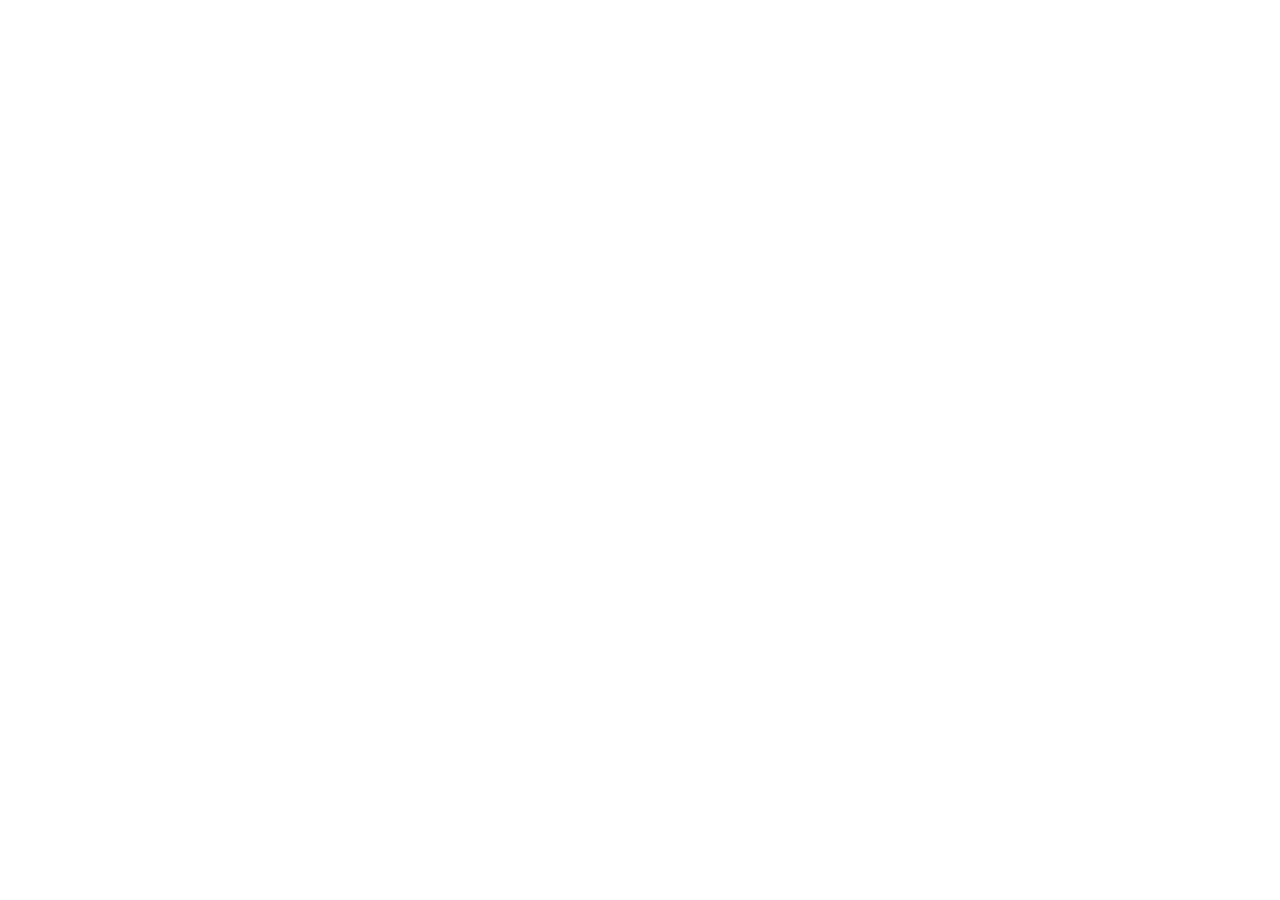
==== commit 0b7a4c84: "Update index.html" ====
--- a/index.html
+++ b/index.html
@@ -1,5292 +1,11 @@
 <!DOCTYPE html>
-<!-- saved from url=(0082)https://www.reddit.com/r/Firefighting/comments/qoy3y7/what_is_a_platoon/?tl=es-419 -->
-<html lang="es-MX" class="theme-beta" dir="ltr" device="desktop" style="--dvh-unit: 1dvh; --viewport-height: calc(calc(var(--dvh-unit) * 100)); --rpl-scrollbar-width: 15px;"><head prefix="og: https://ogp.me/ns#"><meta http-equiv="Content-Type" content="text/html; charset=UTF-8"><meta http-equiv="origin-trial" content="A7vZI3v+Gz7JfuRolKNM4Aff6zaGuT7X0mf3wtoZTnKv6497cVMnhy03KDqX7kBz/q/[base64]">
-        <title>¿Qué es un pelotón? : r/Firefighting</title>
-        <meta name="viewport" content="width=device-width, initial-scale=1, viewport-fit=cover">
-    <meta name="apple-mobile-web-app-capable" content="yes">
-    <meta name="apple-mobile-web-app-status-bar-style" content="black">
-    <meta name="msapplication-navbutton-color" content="#000000">
-    <meta name="theme-color" content="#000000">
-        
-        
-        
-        <link rel="preconnect" href="https://www.redditstatic.com/" crossorigin="anonymous">
-        <link rel="dns-prefetch" href="https://www.redditstatic.com/">
-      
-        
-    <link rel="preload" href="https://www.reddit.com/svc/events/preload-head?renderId=7bcc352d-90f7-4572-8345-51828783e635&amp;pageType=post_detail" as="fetch">
-    <script type="text/javascript" async="" charset="utf-8" src="./index_files/recaptcha__es_419.js.descarga" crossorigin="anonymous" integrity="sha384-ONw/pCkR7LTdnH7AJCL4lAhaLo0iutH6mLdU/f/gK1/g3ADQcTHoMTdaozlbEl2G" nonce=""></script><script nonce="">window.addEventListener('load',function(){fetch("https://www.reddit.com/svc/events/preload-head?renderId=7bcc352d-90f7-4572-8345-51828783e635&pageType=post_detail").catch(function(){});});</script>
-  
-        
-        
-    
-      <script nonce="">
-        window.CLIENT_EXPERIMENTS = {"shreddit_ad_event_migration_cutoff_m1":"enabled","shreddit_ad_event_migration_cutoff_m3":"enabled","shreddit_ad_event_migration_m3":"enabled","ads_in_related_posts_m1":"enabled","shreddit_age_settings":"enabled","web_bermuda_remove_pm_ui":"enabled","shreddit_cuj_pdp_new_timestamps":"enabled","shreddit_feeds_cuj":"enabled","shreddit_network_info_logging":"enabled","shreddit_paid_ua_landing_good_visit":"enabled","shreddit_record_version_skew":"enabled","shreddit_screenview_counter":"enabled","shreddit_seo_referred_initiated_gv":"enabled","shreddit_server_navigation_session_telemetry":"enabled","shreddit_service_worker_registration":"enabled","shreddit_system_theme":"enabled","shreddit_post_media_multipart_upload":"enabled"};
-        window.CLIENT_EXPERIMENT_VERSIONS = {"shreddit_app_first_navigation":"12","shreddit_post_media_multipart_upload":"9"};
-      </script>
-    
-  
-        
-    
-      <script nonce="">
-        // Setting this provides Lit a CSP nonce to use when dyamically creating style elements in
-        // browsers that don't support constructed stylesheets. See https://lit.dev/docs/api/LitElement/#LitElement.styles
-        window.litNonce = 'MnugCBbSJvYSf0r5hVjkGA==';
-        var CLIENT_CONFIG = {"APPLE_SSO_CLIENT_ID":"com.reddit.RedditAppleSSO","ORIGIN":"https://www.reddit.com","GOOGLE_SSO_CLIENT_ID":"705819728788-b2c1kcs7tst3b7ghv7at0hkqmtc68ckl.apps.googleusercontent.com","PRECONNECT_ORIGINS":["https://www.redditstatic.com/"],"STATIC_BASE_URL":"https://www.redditstatic.com/shreddit/","IN_CLUSTER_STATIC_BASE_URL":"https://www.redditstatic.com/shreddit/","RUNTIME_CONCAT_BASE_URL":"https://www.redditstatic.com/js/concat","W3_REPORTING_WEB_VITAL_REPORTS_URL":"https://w3-reporting.reddit.com/reports","DEVVIT_GATEWAY_ORIGIN":"https://devvit-gateway.reddit.com","WORLD_ID_APP_ID":"staging_c8137371ceac59890774ccc932e11dcf","WORLD_ID_RP_ID":"rp_4e7b34a51d24e1eb"};
-      </script>
-    
-    
-    
-     <script type="module" nonce="" src="data:text/javascript,%0A%20%20%20%20%20%20%20%20window.STICKY_CANARY%20%3D%20&#39;false&#39;%3B%0A%20%20%20%20%20%20%20%20window.PRE_PRODUCTION%20%3D%20&#39;false&#39;%3B%0A%20%20%20%20%20%20%20%20if(%22fetch%22in%20window)%7Bconst%20n%3Dwindow.fetch%3Bwindow.fetch%3Dfunction(e%2Ct)%7Bconst%20r%3Dnew%20Headers(t%3F.headers%3F%3F(e%20instanceof%20Request%3Fe.headers%3Avoid%200))%2Ca%3De%20instanceof%20Request%3Fe.url%3Ae%2Co%3D!new%20URLSearchParams(a).has(%22x_use_preprod%22)%3Breturn%22true%22%3D%3D%3Dwindow.PRE_PRODUCTION%26%26o%26%26function(n)%7Bif(%22string%22%3D%3Dtypeof%20n%26%26n.match(%2F%5E%5C%2F%2F))return!0%3Bconst%20e%3Dn%20instanceof%20URL%3Fn%3Anew%20URL(n)%3Breturn%20window.location.host%3D%3D%3De.host%7D(a)%26%26r.set(%22X-Use-Preprod%22%2C%22always%22)%2Cn(e%2C%7B...t%7C%7C%7B%7D%2Cheaders%3Ar%7D)%7D%7Dif(%22sendBeacon%22in%20navigator)%7Bconst%20n%3Dnavigator.sendBeacon.bind(navigator)%3Bnavigator.sendBeacon%3Dfunction(e%2Ct)%7Bconst%20r%3Dfunction(n)%7Bif(%22true%22!%3D%3Dwindow.PRE_PRODUCTION)return%20n%3Bconst%20e%3Dn%20instanceof%20URL%3Fn%3Anew%20URL(n%2Cdocument.baseURI)%3Bif(!e.searchParams.has(%22x_use_preprod%22))return%20e.searchParams.set(%22x_use_preprod%22%2C%22always%22)%2Ce.toString()%3Breturn%20n%7D(e)%3Breturn%20n.call(navigator%2Cr%2Ct)%7D%7Dvar%20n%3D%7B%7D%3Bexport%7Bn%20as%20default%7D%3B%0A%3B%0A%20%20%20%20%20%20"></script> 
-    
-    
-    
-      <script nonce="">
-        
-        class e{constructor(){let e,t;this.promise=new Promise((s,o)=>{e=s,t=o}),this.resolve=e,this.reject=t}}function t(e){return Array.isArray(e)?{id:e[0]}:{id:e}}class ShredditModuleLoader{addModulePromise(e){var t,s,o;this.moduleRegistry[e]?.promise||((t=this.moduleRegistry)[s=e]??(t[s]={}),this.moduleRegistry[e].isResolved=!1,(o=this.moduleRegistry[e]).promise??(o.promise=new Promise(t=>{this.moduleRegistry[e].resolver=t})))}resolveModule(e){this.moduleRegistry[e].resolver?.(),this.moduleRegistry[e].isResolved=!0}preDeclareModules(e){for(const t of e)this.moduleRegistry[t]||this.addModulePromise(t),this.moduleRegistry[t].isLoading=!0}dm(e,t,s){this.moduleRegistry[e]?.isDeclared||(this.moduleRegistry[e]={...this.moduleRegistry[e],deps:t,factory:s,moduleExports:void 0,isDeclared:!0},this.addModulePromise(e),this._evaluateModule(e,!0).then(()=>{this.resolveModule(e)}))}async _evaluateModule(e,t=!1){if(this.moduleRegistry[e]?.isEvaluated)return this.moduleRegistry[e].moduleExports;this.addModulePromise(e),this.moduleRegistry[e].isResolved||t||await this.moduleRegistry[e].promise;const s=this.moduleRegistry[e];if(!s.isEvaluated&&!s.isEvaluating){s.isEvaluating=!0,await Promise.resolve();const e=await Promise.all(s.deps?.map(e=>this._evaluateModule(e))||[]),t=await(s.factory?.apply(null,e));return s.moduleExports=t??{},s.isEvaluated=!0,s.isEvaluating=!1,s.moduleExports}return s.promise?.then(()=>s.moduleExports)}async di(e,t,s,o="auto"){if(this.moduleRegistry[s])return this._evaluateModule(s);const r=/\/[^/]*$/;if(!this._diState.concatMode){const o=new URL(t).href.replace(r,"/"),i=new URL(e,o);i.pathname;const a=i.href;return import(a).then(()=>this._evaluateModule(s,!0))}const i=new URL(t).searchParams.get("prefix")??this._diState.lastPrefix,a=e.replaceAll(/(^\.\/|\.js$)/g,"");return this.addModulePromise(s),"high"===o?this._load([a],{prefix:i,priority:o}):(this._diState.queue.push([[a],i,void 0,!1]),this.debounce(this.debounceTimeout,25)),this.moduleRegistry[s].promise.then(()=>this._evaluateModule(s,!0))}debounce(e,t=25){var s;clearTimeout(this._diState.debounceTimeout),(s=this._diState).debounceStart||(s.debounceStart=Date.now()),Date.now()-this._diState.debounceStart>3*t?e():this._diState.debounceTimeout=setTimeout(this.debounceTimeout,t)}processDIQueue(){const e=[...this._diState.queue];this._diState.queue=[],this._diState.debounceStart=0;return[...e.reduce((e,[t,s,o,r=!1])=>{const i=`${r?"preserve":"sort"}:${s}`;e.has(i)||e.set(i,{prefix:s,preserveOrder:r,chunks:[],deferreds:[]});const a=e.get(i);return a.chunks.push(...t),o&&a.deferreds.push(o),e},new Map).values()].map(({prefix:e,chunks:t,deferreds:s,preserveOrder:o})=>[e,t,s,o])}load(t,s="",o="auto",r=!1){this._diState.concatMode=!0;const i=new e;return"high"===o?this._load(t,{prefix:s,priority:o,deferreds:[i],preserveOrder:r}):(this._diState.queue.push([t,s,i,r]),this.debounce(this.debounceTimeout)),i.promise}flushLoadBuffer(){this._diState.shouldBufferLoad=!1;for(const e of this._loadBuffer.splice(0))e()}_load(e,{prefix:s="",priority:o="auto",deferreds:r=[],preserveOrder:i=!1}={}){s&&(this._diState.lastPrefix=s);const a=new Map;for(const s of e.map(t))a.has(s.id)||a.set(s.id,s);const d=[...a.values()].filter(({id:e})=>{const t=this.moduleRegistry[this.urlToName(e)];return!t||!t.isLoading&&!t.isResolved}),n=()=>{r.forEach(e=>e?.resolve())};0!==d.length?(this.preDeclareModules(d.map(({id:e})=>this.urlToName(e))),Promise.all(this.getChunkGroups(d).map(e=>this._loadChunkGroup(e,s,o,i))).then(n,e=>{r.forEach(t=>t?.reject(e))})):n()}getChunkGroups(e){return e.length>this.maxChunks?function(e,t){const s=[];for(let o=0;o<e.length;o+=t)s.push(e.slice(o,o+t));return s}(e,this.maxChunks):[e]}_loadChunkGroup(e,t,s,o){const r=e.map(({id:e})=>e),i=`${window.CONCAT_BASE_URL??"/js/concat"}?prefix=${t}&chunks=${this.getConcatRequestChunkIDs(r,o).join(",")}`;return this._diState.shouldBufferLoad?(this._createPreloadTag(i,s),new Promise((e,t)=>{this._loadBuffer.push(()=>this._createScript(i,s).then(()=>{this.resolveChunksWithoutModules(r),e()},t))})):this._createScript(i,s).then(()=>{this.resolveChunksWithoutModules(r)})}getConcatRequestChunkIDs(e,t){return t?e:[...e].sort()}resolveChunksWithoutModules(e){for(const t of e){const e=this.urlToName(t);this.moduleRegistry[e]?.factory||this.resolveModule(e)}}_createScript(e,t){const s=document.createElement("script");return s.type="module",s.src=e,s.fetchPriority=t,document.body.appendChild(s),new Promise((e,t)=>{s.onload=()=>e(),s.onerror=()=>t()})}_createPreloadTag(e,t){const s=document.createElement("link");s.rel="modulepreload",s.href=e,s.as="script",s.fetchPriority=t,s.crossOrigin="anonymous",document.head.appendChild(s)}urlToName(e){return e.replaceAll(/(^.+\/|\.js$)/g,"")}constructor(e={},t=250){this._diState={queue:[],debounceStart:0,lastPrefix:"en-US/",shouldBufferLoad:"loading"===document.readyState},this.debounceTimeout=()=>this.processDIQueue().forEach(([e,t,s,o])=>this._load(t,{prefix:e,deferreds:s??[],preserveOrder:o})),this._loadBuffer=[],this.moduleRegistry=e,this.maxChunks=t,document.addEventListener("DOMContentLoaded",()=>this.flushLoadBuffer(),{once:!0})}}function s(e){const t=new URL(e,window.location.href);return t.searchParams.set("s","1"),t.href}window.ShredditModuleLoader=window.SML_STREAMING?class extends ShredditModuleLoader{_createPreloadTag(e,t){const o=document.createElement("link");o.rel="preload",o.href=s(e),o.as="fetch",o.fetchPriority=t,o.crossOrigin="anonymous",document.head.appendChild(o)}async _createScript(e,t){navigator.onLine||await new Promise(e=>{window.addEventListener("online",e,{once:!0})});const o=await fetch(s(e),{priority:t});if(!o.ok)throw new Error(`Failed to load chunk group: ${o.status} ${o.statusText}`);const r=o.body.getReader(),i=new TextDecoder,a="/* @sml-chunk */",d=`import.meta.url = "${o.url}";\n\n`;let n="";const u=window.SML_STREAMING_MAX_IN_FLIGHT_IMPORTS??16,l=[],h=async e=>{const t=async function(e){const t=new Blob([e],{type:"text/javascript"}),s=URL.createObjectURL(t);await import(s).catch(console.error),URL.revokeObjectURL(s)}(`${d}${e}`);l.push(t),l.length>=u&&await l.shift()};for(;;){const{done:e,value:t}=await r.read();if(e){n+=i.decode();break}n+=i.decode(t,{stream:!0});const s=n.lastIndexOf(a);if(-1===s)continue;const o=n.slice(0,s);n=n.slice(s+16),await h(o)}await h(n),await Promise.all(l)}}:ShredditModuleLoader;{let e=250;window.SML_STREAMING&&(e=window.SML_STREAMING_MAX_CHUNKS??500),window.SML=Object.freeze(new window.ShredditModuleLoader({},e))}
-;
-      </script>
-    
-  
-    
-    
-      <script nonce="">
-        (() => {
-          const e=globalThis;async function t(t,s){await async function(){await(e.scheduler?.yield?.())}();const o=document.adoptNode(s.content);customElements.upgrade(o),t.replaceWith(o),s.remove()}function s(e,t){customElements.get(e)||customElements.define(e,t)}function o(e){return e.hasAttribute("debug")}function r(e){o(e)&&e.before(document.createComment(e.outerHTML))}s("suspense-placeholder",class extends HTMLElement{get name(){return this.getAttribute("name")||"unknown"}replaceWith(...e){const t=document.createDocumentFragment();t.append(...e);const s=new Map;for(const e of this.querySelectorAll("[id][data-persistent]")??[]){const o=t.querySelector(`#${e.id}[data-persistent]`);if(!o)continue;const r=e.querySelectorAll("[data-persistent], [data-scroll-restore]");for(const e of r)0===e.scrollTop&&0===e.scrollLeft||s.set(e,{scrollTop:e.scrollTop,scrollLeft:e.scrollLeft});o.replaceWith(e)}r(this),super.replaceWith(t),requestAnimationFrame(()=>{for(const[e,t]of s)e.scroll({top:t.scrollTop,left:t.scrollLeft,behavior:"instant"})})}connectedCallback(){const e=this.getRootNode().querySelector(`template[for=${this.id}]`);e&&t(this,e)}disconnectedCallback(){o(this)&&performance.measure(`suspense(${this.name})`,{start:this.startMark})}constructor(...e){super(...e),this.startMark=performance.now()}}),s("suspense-replace",class extends HTMLElement{connectedCallback(){const e=this.getRootNode(),s=e.querySelector(this.getAttribute("target")),o=e.querySelector(this.getAttribute("template"));s&&o&&t(s,o),r(this),this.remove()}}),s("suspense-execute-deferred-scripts",class extends HTMLElement{async connectedCallback(){if("loading"===document.readyState){const e=document.head.querySelectorAll("script[type=module]:not([async])");for(const t of e){if(t.nonce!==this.nonce)throw new Error("Deferred script in <head> must have a nonce that matches the suspense executor nonce.");if(!t.src)throw new Error("Deferred script in <head> must have a src attribute. Inline modules are not supported.");await import(t.src).catch(console.error)}window.SML?.flushLoadBuffer?.()}r(this),this.remove()}});
-
-        })();
-      </script>
-    
-  
-    
-    <script type="module" nonce="" src="data:text/javascript,let%20e%3Dnull%3Basync%20function%20t()%7Breturn%20e%7C%7C(e%3Dasync%20function()%7Bif(!window.navigation)try%7Bconst%7BapplyPolyfill%3Ae%7D%3Dawait%20import(%22https%3A%2F%2Fwww.redditstatic.com%2Fshreddit%2Fapply-polyfill-BcpMVdvg.js%22)%3Be()%7Dcatch(e)%7Bwindow.Sentry%3F.captureException(new%20Error(%22Navigation%20polyfill%20failed%20to%20initialize.%22%2C%7Bcause%3Ae%7D))%7Dreturn%20window.navigation%7D())%2Ce%7Dvar%20n%3D%2FEdge%3F%5C%2F(1%7B2%7D%5B6-9%5D%7C1%5B2-9%5D%5Cd%7C%5B2-9%5D%5Cd%7B2%7D%7C%5Cd%7B4%2C%7D)%5C.%5Cd%2B(%5C.%5Cd%2B%7C)%7CFirefox%5C%2F(1%7B2%7D%5B7-9%5D%7C1%5B2-9%5D%5Cd%7C%5B2-9%5D%5Cd%7B2%7D%7C%5Cd%7B4%2C%7D)%5C.%5Cd%2B(%5C.%5Cd%2B%7C)%7CChrom(ium%7Ce)%5C%2F(4%5B1-9%5D%7C%5B5-9%5D%5Cd%7C%5Cd%7B3%2C%7D)%5C.%5Cd%2B(%5C.%5Cd%2B%7C)(%5B%5Cd.%5D%2B%24%7C.*Safari%5C%2F(%3F!%5B%5Cd.%5D%2B%20Edge%5C%2F%5B%5Cd.%5D%2B%24))%7C(Maci%7CX1%7B2%7D).%2B%20Version%5C%2F(15%5C.%5Cd%2B%7C(1%5B6-9%5D%7C%5B2-9%5D%5Cd%7C%5Cd%7B3%2C%7D)%5C.%5Cd%2B)(%5B%2C.%5D%5Cd%2B%7C)(%20%5C(%5Cw%2B%5C)%7C)(%20Mobile%5C%2F%5Cw%2B%7C)%20Safari%5C%2F%7CChrome.%2BOPR%5C%2F(10%5B1-9%5D%7C1%5B1-9%5D%5Cd%7C%5B2-9%5D%5Cd%7B2%7D%7C%5Cd%7B4%2C%7D)%5C.%5Cd%2B%5C.%5Cd%2B%7C(CPU%5B%20%2B%5DOS%7CiPhone%5B%20%2B%5DOS%7CCPU%5B%20%2B%5DiPhone%7CCPU%20IPhone%20OS%7CCPU%20iPad%20OS)%5B%20%2B%5D%2B(15%5B._%5D%5Cd%2B%7C(1%5B6-9%5D%7C%5B2-9%5D%5Cd%7C%5Cd%7B3%2C%7D)%5B._%5D%5Cd%2B)(%5B._%5D%5Cd%2B%7C)%2F%3Bconst%20o%3D%5B%22window.performance.mark%20is%20not%20a%20function%22%2C%22performance.getEntriesByName%20is%20not%20a%20function%22%2C%22window.queueMicrotask%20is%20not%20a%20function%22%2C%22runCustomize%20is%20not%20defined%22%2C%22require%20is%20not%20defined%22%2C%22n.assignedElements%20is%20not%20a%20function%22%2C%22SymBrowser_ModifyAnchorTagWithTarget%22%2C%22ibFindAllVideos%22%2C%22Unexpected%20token%20&#39;for&#39;%22%5D%2Ci%3D%5B%22findTopmostVisibleElement%22%5D%2Cr%3De%3D%3E%7Bconst%20t%3D(r%3Dnavigator.userAgent%2C!n.test(r))%3Bvar%20r%3Breturn!!((e%3D%3E!!o.some(t%3D%3Ee%3F.originalException%3F.message%3F.includes(t)))(e)%7C%7C(e%3D%3E!!i.some(t%3D%3Ee%3F.originalException%3F.stack%3F.includes(t)))(e)%7C%7Ct)%7D%2Ca%3D%5B%5D%3Blet%20s%3Dnull%3Bconst%20c%3Dasync(e%2Ct)%3D%3E%7Bif(0%3D%3D%3De.length)return%3Bconst%20n%3D%5B...e%5D%3Be.length%3D0%3Btry%7B(await%20fetch(%22%2Fsvc%2Fshreddit%2Fclient-errors%22%2C%7Bmethod%3A%22POST%22%2Cheaders%3A%7B%22Content-Type%22%3A%22application%2Fjson%22%7D%2Cbody%3AJSON.stringify(%7Bcsrf_token%3A(o%3D%22csrf_token%22%2Cdocument.cookie.split(%22%3B%22).map(e%3D%3Ee.trim()).filter(Boolean).map(e%3D%3Ee.split(%22%3D%22)).find((%5Be%5D)%3D%3Ee.trim()%3D%3D%3Do)%3F.%5B1%5D%3F%3Fnull)%2Cerrors%3An%7D)%2Ckeepalive%3At%3F.keepalive%7D)).status%3E%3D500%26%26(u%3D!0)%7Dcatch%7Bu%3D!0%7Dvar%20o%7D%2Cd%3D()%3D%3E%7Bs%26%26(clearTimeout(s)%2Cs%3Dnull)%2Cc(a%2C%7Bkeepalive%3A!0%7D)%7D%3Bdocument.addEventListener(%22visibilitychange%22%2C()%3D%3E%7B%22hidden%22%3D%3D%3Ddocument.visibilityState%26%26d()%7D)%2Cwindow.addEventListener(%22pagehide%22%2Cd)%3Blet%20u%3D!1%3B((e%2Cn%2Co%2Ci%2Cr%2Ca%2Cs)%3D%3E%7Bvar%20c%3D!1%2Cd%3D!1%2Cu%3D%5B%5D%2Cl%3Dfunction(e)%7B(%22e%22in%20e%7C%7C%22p%22in%20e%7C%7Ce.f%26%26e.f.indexOf(%22capture%22)%3E-1%7C%7Ce.f%26%26e.f.indexOf(%22withScope%22)%3E-1%7C%7Ce.f%26%26e.f.indexOf(%22showReportDialog%22)%3E-1)%26%26p(u)%2Cl.data.push(e)%7D%3Bfunction%20p(n)%7Bfunction%20o()%7Bt().then(()%3D%3Eimport(%22https%3A%2F%2Fwww.redditstatic.com%2Fshreddit%2Fsentry-DswLfAC_.js%22)).then(t%3D%3E%7Btry%7Be%5Ba%5D%3Dt.default%2Ce%5Bi%5D%3Df%2Ce%5Br%5D%3Dm%3Bvar%20o%3De%5Ba%5D%2Cc%3Do.init%3Bo.init%3Dfunction(e)%7Bvar%20t%3Ds%3Bfor(var%20n%20in%20e)Object.prototype.hasOwnProperty.call(e%2Cn)%26%26(t%5Bn%5D%3De%5Bn%5D)%3Bc(t)%7D%2Cfunction(t%2Cn)%7Btry%7Bfor(var%20o%3Dl.data%2Ca%3D0%3Ba%3Ct.length%3Ba%2B%2B)%22function%22%3D%3Dtypeof%20t%5Ba%5D%26%26t%5Ba%5D()%3Bvar%20s%3D!1%2Cc%3De.__SENTRY__%3Bvoid%200!%3D%3Dc%26%26c.hub%26%26c.hub.getClient()%26%26(s%3D!0)%3Bvar%20d%3D!1%3Bfor(a%3D0%3Ba%3Co.length%3Ba%2B%2B)if(o%5Ba%5D.f)%7Bd%3D!0%3Bvar%20u%3Do%5Ba%5D%3B!1%3D%3D%3Ds%26%26%22init%22!%3D%3Du.f%26%26n.init()%2Cs%3D!0%2Cu.f%26%26n%5Bu.f%5D.apply(n%2Cu.a)%7D!1%3D%3D%3Ds%26%26!1%3D%3D%3Dd%26%26n.init()%3Bvar%20p%3De%5Bi%5D%2Cf%3De%5Br%5D%3Bfor(a%3D0%3Ba%3Co.length%3Ba%2B%2B)%22e%22in%20o%5Ba%5D%26%26p%3Fp.apply(e%2Co%5Ba%5D.e)%3A%22p%22in%20o%5Ba%5D%26%26f%26%26f.apply(e%2C%5Bo%5Ba%5D.p%5D)%7Dcatch(e)%7Bconsole.error(e)%7D%7D(n%2Co)%7Dcatch(e)%7Bconsole.error(e)%7D%7D)%7Dd%7C%7C(d%3D!0%2C%22requestIdleCallback%22in%20e%3Fe.requestIdleCallback(o%2C%7Btimeout%3A3e3%7D)%3Ae.setTimeout(o%2C0))%7Dl.data%3D%5B%5D%2Ce%5Ba%5D%3De%5Ba%5D%7C%7C%7B%7D%2Ce%5Ba%5D.onLoad%3Dfunction(e)%7Bu.push(e)%2Cc%26%26p(u)%7D%2Ce%5Ba%5D.forceLoad%3Dfunction()%7Bc%3D!0%2CsetTimeout(function()%7Bp(u)%7D)%7D%2C%5B%22init%22%2C%22addBreadcrumb%22%2C%22captureMessage%22%2C%22captureException%22%2C%22captureEvent%22%2C%22configureScope%22%2C%22withScope%22%2C%22showReportDialog%22%5D.forEach(function(t)%7Be%5Ba%5D%5Bt%5D%3Dfunction()%7Bl(%7Bf%3At%2Ca%3Aarguments%7D)%7D%7D)%3Bvar%20f%3De%5Bi%5D%3Be%5Bi%5D%3Dfunction(t%2Cn%2Co%2Ci%2Cr)%7Bl(%7Be%3A%5B%5D.slice.call(arguments)%7D)%2Cf%26%26f.apply(e%2Carguments)%7D%3Bvar%20m%3De%5Br%5D%3Be%5Br%5D%3Dfunction(t)%7Bl(%7Bp%3A%22reason%22in%20t%3Ft.reason%3A%22detail%22in%20t%26%26%22reason%22in%20t.detail%3Ft.detail.reason%3At%7D)%2Cm%26%26m.apply(e%2Carguments)%7D%7D)(window%2Cdocument%2C0%2C%22onerror%22%2C%22onunhandledrejection%22%2C%22Sentry%22%2C%7Benabled%3ASENTRY_CONFIG.enabled%2Cdsn%3ASENTRY_CONFIG.dsn%2Cenvironment%3ASENTRY_CONFIG.environment%2Crelease%3A%22dd68eef060ba0f4aec6ba81d1e9de16b287dd0e5%22%2CbeforeSend%3A(e%2Ct)%3D%3E%7Bif(r(t))return%20null%3Bconst%20n%3DMath.random()%3C(SENTRY_CONFIG.sampleRate%3F%3F.004)%3Bif(!u%26%26e.exception)%7Blet%20n%3D%22unknown%22%2Co%3D%22unknown%22%3Bconst%20i%3Ddocument.querySelector(%22shreddit-app%22)%3BcustomElements.get(%22shreddit-app%22)%26%26%22function%22%3D%3Dtypeof%20i%3F._trackEvent%26%26(n%3Di.pageType%7C%7C%22unknown%22%2Co%3Di.routeName%7C%7C%22unknown%22)%3Bconst%20r%3D(e%3D%3E%7Bconst%20t%3De.exception%3F.values%3F.%5B0%5D%3Breturn%20t%3F.type%26%26t%3F.value%3F%60%24%7Bt.type%7D%3A%20%24%7Bt.value%7D%60%3A%22%22%7D)(e)%3Br%26%26(e%3D%3E%7Ba.push(e)%2Ca.length%3E%3D10%3F(s%26%26(clearTimeout(s)%2Cs%3Dnull)%2Cc(a))%3As%7C%7C(s%3DsetTimeout(()%3D%3E%7Bs%3Dnull%2Ca.length%3E0%26%26c(a)%7D%2C2e3))%7D)(%7Bmessage%3Ar%2Cstack%3At.originalException%3F.stack%3F%3Ft.syntheticException%3F.stack%3F%3F%22%22%2Cpage_type%3An%2Croute_name%3Ao%2CctData%3Ai%3F.ctData%7D)%7Dreturn%20n%3Fe%3Anull%7D%7D)%3Bclass%20l%20extends%20HTMLElement%7Bconstructor()%7Bsuper(...arguments)%2Cthis.marked%3D!1%7DconnectedCallback()%7Bif(this.marked)return%3Bconst%20e%3Dthis.getAttribute(%22name%22)%3Bif(!e)throw%20new%20Error(%22No%20name%20attribute%20specified%20on%20faceplate-perfmark%20element.%22)%3Bwindow.performance.mark(e)%2Cthis.marked%3D!0%7D%7Dfunction%20p(e%2Ct%2Cn%3D!0)%7Breturn%20new%20CustomEvent(e%2C%7Bcomposed%3A!0%2Cbubbles%3An%2Ccancelable%3A!0%2Cdetail%3At%7D)%7Dfunction%20f(e%2Ct)%7Bconst%20n%3Dp(%22faceplate-track%22%2Ct)%2Co%3Dfunction(e)%7Breturn%60%24%7Be.source%7D%2F%24%7Be.action%7D%2F%24%7Be.noun%7D%60.toLowerCase()%7D(t)%3Bn.SAN%3Do%2Ce.dispatchEvent(n)%7DcustomElements.define(%22faceplate-perfmark%22%2Cl)%3Bconst%20m%3D%22frontend_start_timestamp%22%3Bfunction%20_(e)%7Bconst%20t%3Dfunction(e)%7Bif(window%3F.CLIENT_EXPERIMENTS)return%20window%3F.CLIENT_EXPERIMENTS%3F.%5Be%5D%7D(e)%3Breturn(e%3D%3E!!(e%3D%3E%7Bif(%22control_1%22!%3D%3De%26%26%22control_2%22!%3D%3De)return%20e%7C%7Cvoid%200%7D)(e))(t)%7Dconst%20w%3D%2F%5E(%5Ba-z0-9-%5D%2B%5C.)%3Freddit%5C.com%24%2F%2Ch%3D%2F%5E(%5B%5CS%5D%2B%5C.)%3Fsnoo%5C.dev%24%2F%3Bconst%20y%3D(e%3D%22%22%2Ct%3D%22%22)%3D%3E%7Bconst%20n%3D(e%3D%3E%7Bif(!e)return%3Blet%20t%3Btry%7Bconst%7BsearchParams%3An%7D%3Dnew%20URL(e)%2Co%3Dn.get(%22embed_host_url%22)%2Ci%3Do%26%26decodeURIComponent(o)%3Bif(!i)return%3Bt%3D%7Burl%3Ai%2Cdomain%3Anew%20URL(i).hostname%7D%7Dcatch(e)%7B%7Dreturn%20t%7D)(t)%3Bif(n)return%20n%3Blet%20o%3D%22%22%3Btry%7Bo%3De%26%26new%20URL(e)%3F.hostname%7C%7C%22%22%7Dcatch(e)%7B%7Dreturn%7Burl%3Ae%2Cdomain%3Ao%7D%7D%2Cv%3De%3D%3E%7Blet%20t%3D%7B%7D%3Btry%7Bt%3DJSON.parse(document.querySelector(%22shreddit-screenview-data%22)%3F.getAttribute(%22data%22)%3F%3F%22%7B%7D%22)%7Dcatch(e)%7Bwindow.Sentry.captureException(new%20Error(%22Unable%20to%20parse%20screenview%20data%22%2C%7Bcause%3Ae%7D))%7Dreturn%20e%3Ft%5Be%5D%3At%7D%2Cg%3D()%3D%3E%7Bconst%20e%3Ddocument.getElementsByTagName(%22shreddit-app%22)%3F.%5B0%5D%3F.getAttribute(%22referrer%22)%7C%7Cdocument.referrer%2Ct%3Dfunction(e)%7Bif(!e)return%20null%3Btry%7Breturn%20new%20URL(e)%7Dcatch%7Breturn%20null%7D%7D(e)%3Blet%20n%3Bif(t%26%26(o%3Dt.hostname%2Cw.test(o)%7C%7Ch.test(o)))%7Bconst%20e%3Dt.pathname%3Bn%3D_(%22shreddit_pdp_telemetry_code_yellow_killswitch%22)%3Fvoid%200%3Ak(e)%7Delse%20t%26%26(n%3D%22deeplink%22)%3Bvar%20o%3Breturn%7Breferrer%3Ay(e%2Cwindow.location.href)%2Cclient_timestamp%3ADate.now()%2C...n%3F%7Bnavigation_session%3A%7Breferring_page_type%3An%7D%7D%3A%7B%7D%7D%7D%2Cb%3D(e%2Ct%2Cn%3Dv)%3D%3E%7Bif(t%3F.%5Be%5D)return%7B%7D%3Bconst%20o%3Dn(e)%3Breturn%20o%3F%7B%5Be%5D%3Ao%7D%3A%7B%7D%7D%3Bfunction%20E(e%2Ct)%7Bconst%7Bsource%3An%2Caction%3Ao%2Cnoun%3Ai%2C...r%7D%3Dfunction(e)%7Bif(%22string%22%3D%3Dtypeof%20e)%7Bconst%20t%3De.split(%22__%22)%3Bif(t.length%3C3)return%7Bsource%3A%22%22%2Caction%3A%22%22%2Cnoun%3A%22%22%7D%3Bconst%20n%3Dt.pop()%2Co%3Dt.pop()%3Breturn%7Bsource%3At.join(%22__%22)%2Caction%3Ao%2Cnoun%3An%7D%7Dreturn%20e%7D(e)%2Ca%3D%7B...t%7C%7C%7B%7D%2Csource%3An%2Caction%3Ao%2Cnoun%3Ai%2C...g()%2C...b(%22post%22%2Ct)%2C...r%7D%3Breturn%20a.screen%3D%7B...t%3F.screen%3F%3F%7B%7D%2Cdevice_pixel_ratio%3Awindow.devicePixelRatio%2Cwidth%3Awindow.screen.width%2Cheight%3Awindow.screen.height%2Cviewport_width%3Awindow.innerWidth%2Cviewport_height%3Awindow.innerHeight%7D%2Cfunction(e%2Ct)%7Bif(!(%22request%22in%20e))return%7B...e%2Crequest%3At%7D%3Bconst%20n%3D%7B...e.request%3F.shreddit_client_timestamps%3F%3F%7B%7D%2C...t.shreddit_client_timestamps%7D%2Co%3D%7B...e.request%3F%3F%7B%7D%2Cshreddit_client_timestamps%3An%7D%3Breturn%7B...e%2Crequest%3Ao%7D%7D(a%2C%7Bshreddit_client_timestamps%3A%7B%5Bm%5D%3ADate.now()%7D%7D)%7Dconst%20k%3De%3D%3E%7Bconst%20t%3De%3F.toLowerCase()%3Bif(!t)return%3Bconst%20n%3DsessionStorage.getItem(%22pathname-page-type-map%22)%3Breturn(n%3FJSON.parse(n)%3A%7B%7D)%5Bt%5D%7D%2CS%3Dnew%20Set(%5B%22v%22%2C%22dn%22%2C%22p%22%2C%22cs%22%2C%22rb%22%5D)%2CT%3D()%3D%3E%7Bconst%20e%3D((e%3Dnavigator)%3D%3E%7Bif(!_(%22shreddit_network_info_logging%22))return%3Bconst%20t%3De.connection%3F%3Fe.mozConnection%3F%3Fe.webkitConnection%3Bif(!t)return%3Bconst%20n%3D%7B%7D%3Breturn%22string%22%3D%3Dtypeof%20t.effectiveType%26%26(n.effectiveType%3Dt.effectiveType)%2CNumber.isFinite(t.downlink)%26%26(n.downlink%3Dt.downlink)%2CNumber.isFinite(t.rtt)%26%26(n.rtt%3Dt.rtt)%2C%22string%22%3D%3Dtypeof%20t.type%26%26(n.type%3Dt.type)%2C%22boolean%22%3D%3Dtypeof%20t.saveData%26%26(n.saveData%3Dt.saveData)%2CObject.keys(n).length%3E0%3Fn%3Avoid%200%7D)()%3Bif(!e)return%3Bconst%20t%3D%7Beffective_type%3Ae.effectiveType%2Cdownlink%3Ae.downlink%2Crtt%3Ae.rtt%2Ctype%3Ae.type%2Csave_data%3Ae.saveData%7D%3Breturn%20e%3F%7Bbrowser_network_info%3At%7D%3Avoid%200%7D%2CC%3D%5B%22js%22%2C%22css%22%2C%22document%22%5D%2CN%3D%7Bnavigation%3A%22document%22%2Cscript%3A%22js%22%2Clink%3Ae%3D%3Ee.endsWith(%22.js%22)%3F%22js%22%3Ae.endsWith(%22.css%22)%3F%22css%22%3Anull%2Ccss%3A%22css%22%7D%2CO%3D%7Bgzip%3A%22gzip%22%2Cbr%3A%22br%22%2Czstd%3A%22zstd%22%2Cdcz%3A%22dcz%22%2Cdcb%3A%22dcb%22%2Cdeflate%3A%22deflate%22%2Cidentity%3A%22identity%22%2C%22%22%3A%22%22%7D%2CR%3De%3D%3ENumber.isFinite(e)%26%26e%3E%3D0%26%26e%3C%3D4294967295%3Fe%3A0%2CL%3De%3D%3Enew%20Promise(t%3D%3EsetTimeout(t%2Ce))%2Cz%3D6e5%3B!function()%7Bconst%20e%3Dnew%20PerformanceObserver(t%3D%3E%7Bt.getEntries().forEach(t%3D%3E%7Bconst%7BdomContentLoadedEventStart%3An%7D%3Dt%3Bif(n)%7B!function(e)%7Bconst%20t%3Ddocument.querySelector(%22shreddit-app%22)%3Bif(!t)return%3Bconst%20n%3Dnew%20CustomEvent(%22faceplate-track%22%2C%7Bdetail%3A%7Bsource%3A%22client%22%2Caction%3A%22emit%22%2Cnoun%3A%22metric%22%2Cclient_timestamp%3ADate.now()%2Cmetric%3A%7Bname%3A%22shreddit_dom_content_loaded_seconds%22%2Cvalue%3Ae%2Clabel_values%3A%5B%60page_type%2C%24%7Bt.getAttribute(%22pagetype%22)%7D%60%2C%60device_type%2C%24%7Bt.getAttribute(%22devicetype%22)%7D%60%5D%7D%7D%7D)%3Bt.dispatchEvent(n)%7D(n%2F1e3)%2Ce.disconnect()%7D%7D)%7D)%3Be.observe(%7Btype%3A%22navigation%22%2Cbuffered%3A!0%7D)%7D()%2Casync%20function(e%3D!1%2Ct%3Dwindow.performance)%7Bconst%20n%3De%3Ft.now()%3A0%3Bt.mark(%22total-page-load-start%22)%3Blet%20o%3D!1%2Ci%3D!1%2Cr%3D-1%3Bwindow.addEventListener(%22beforeRoute%22%2C()%3D%3Eo%3D!0)%2Cwindow.addEventListener(%22afterRoute%22%2C()%3D%3E%7Bi%3D!0%2Cr%3Dt.now()%7D)%3Blet%20a%3D-1%3Bconst%20s%3Dnew%20PerformanceObserver(e%3D%3E%7Be.getEntries().forEach(e%3D%3E%7B%22longtask%22%3D%3D%3De.entryType%26%26e.duration%3E%3D50%26%26(a%3De.startTime%2Be.duration)%7D)%7D)%2Cc%3DPerformanceObserver.supportedEntryTypes.includes(%22longtask%22)%3Bc%26%26s.observe(%7Btype%3A%22longtask%22%7D)%3Bconst%20d%3DC.reduce((e%2Ct)%3D%3E(e%5Bt%5D%3D%7Btype%3At%2Ccount%3A0%2Ccached%3A0%2Ccontent_encoding%3A%22unknown%22%2Ctotal_encoded_size_bytes%3A0%2Ctotal_decoded_size_bytes%3A0%2Ctotal_download_size_bytes%3A0%2Ctotal_load_time_ms%3A0%2Ccumulative_load_time_ms%3A0%2CearliestResourceStart%3A1%2F0%2ClatestResourceEnd%3A-1%2F0%2Cblocking_count%3A0%7D%2Ce)%2C%7B%7D)%2Cu%3D(%7Bname%3Ae%2CinitiatorType%3At%2CstartTime%3An%2CresponseEnd%3Ao%2CtransferSize%3Ai%2CcontentEncoding%3Ar%2CdecodedBodySize%3Aa%2CencodedBodySize%3As%2CrenderBlockingStatus%3Ac%3D%22%22%7D)%3D%3E%7Bconst%20u%3D%22function%22%3D%3Dtypeof%20N%5Bt%5D%3FN%5Bt%5D(e)%3AN%5Bt%5D%3Bif(!u)return%3Bconst%20l%3Dd%5Bu%5D%3Bif(!l)return%3Bconst%20p%3DR(s)%2Cf%3DR(a)%2Cm%3DR(i)%3Bl.content_encoding%3D(e%3D%3Evoid%200%3D%3D%3De%3F%22unknown%22%3AO%5Be%5D%3F%3F%22unknown%22)(r)%2Cl.count%2B%2B%2C0%3D%3D%3Dm%26%26f%3E0%3Fl.cached%2B%2B%3A(l.total_decoded_size_bytes%2B%3Df%2Cl.total_encoded_size_bytes%2B%3Dp%2Cl.total_download_size_bytes%2B%3Dm%2Cl.cumulative_load_time_ms%2B%3Do-n%2Cl.earliestResourceStart%3DMath.min(l.earliestResourceStart%2Cn)%2Cl.latestResourceEnd%3DMath.max(l.latestResourceEnd%2Co))%2C%22blocking%22%3D%3D%3Dc%26%26l.blocking_count%2B%2B%7D%2Cl%3Dnew%20PerformanceObserver(e%3D%3E%7Be.getEntriesByType(%22navigation%22).forEach(e%3D%3E%7Bu(e)%7D)%7D)%3Bnew%20PerformanceObserver(e%3D%3E%7Be.getEntries().forEach(e%3D%3E%7Bif(%22resource%22%3D%3D%3De.entryType)%7Bconst%7Bname%3At%2CinitiatorType%3An%7D%3De%3B(t.includes(CLIENT_CONFIG.STATIC_BASE_URL)%7C%7Ct.includes(CLIENT_CONFIG.RUNTIME_CONCAT_BASE_URL))%26%26N%5Bn%5D%26%26u(e)%3Bconst%20o%3De%3Bif(%22fetch%22%3D%3D%3Do.initiatorType%26%26o.serverTiming)%7Bconst%20e%3Do.serverTiming.find(e%3D%3E%22requestType%22%3D%3D%3De.name)%2Ct%3Do.serverTiming.find(e%3D%3E%22reddit-ct%22%3D%3D%3De.name)%3Bif(e%26%26t)%7Bconst%20n%3D%22hybrid%22%3D%3D%3De.description%3B!function(e%2Ct)%7Bif(!e)return%3Bdocument.querySelector(%22shreddit-app%22)%3F.dispatchEvent(new%20CustomEvent(%22ct-data-update%22%2C%7Bdetail%3A%7Bdata%3Ae%2CisNavigation%3At%7D%7D))%7D((e%3D%3E%7Bif(!e)return%20null%3Bconst%20t%3D%7B%7D%3Bfor(const%20n%20of%20e.split(%22%2C%22))%7Bconst%20e%3Dn.indexOf(%22%3D%22)%3Bif(-1%3D%3D%3De)continue%3Bconst%20o%3Dn.slice(0%2Ce)%2Ci%3Dn.slice(e%2B1)%3Bo%26%26i%26%26S.has(o)%26%26(t%5Bo%5D%3Di)%7Dreturn%20Object.keys(t).length%3E0%3Ft%3Anull%7D)(t.description)%2Cn)%7D%7D%7D%7D)%7D).observe(%7Btype%3A%22resource%22%2Cbuffered%3A!e%7D)%2Cl.observe(%7Btype%3A%22navigation%22%2Cbuffered%3A!e%7D)%3Blet%20p%3D0%2Cm%3D-1%3Bconst%20_%3De%3D%3E%22FACEPLATE-IMG%22%3D%3D%3De.target%3F.nodeName%3Bwindow.addEventListener(%22faceplate-load-start%22%2Ce%3D%3E%7B_(e)%7C%7Cp%2B%2B%7D)%2Cwindow.addEventListener(%22faceplate-load%22%2Ce%3D%3E%7B_(e)%7C%7C(p--%2Cm%3Dt.now())%7D)%2C%22complete%22!%3D%3Ddocument.readyState%26%26await%20new%20Promise(e%3D%3Ewindow.addEventListener(%22load%22%2Ce%2C%7Bonce%3A!0%7D))%3Blet%20w%3Dt.now()%3Bfor(%3Bt.now()-n%3Cz%3B)%7Bif(await%20L(1e3)%2Co)return%3Bif((!e%7C%7Ci)%26%26!(p%3E0))%7Bif(-1%3D%3D%3Da)return%20h(Math.max(w%2Cm%2Cr))%3Bif(a%3C%3Dw)return%20h(w)%3Bw%3DMath.max(a%2Cm%2Cr)%7D%7Dfunction%20h(e)%7Bconst%20o%3De-n%3Bt.mark(%22total-page-load-end%22%2C%7BstartTime%3Ae%7D)%2Ct.measure(%22total-page-load%22%2C%7Bstart%3An%2Cend%3Ae%7D)%2Cfunction(e)%7Bconst%20t%3Dnew%20CustomEvent(%22faceplate-request%22%2C%7Bdetail%3A%7Bresource%3A%22%2Fsvc%2Fshreddit%2FperfMetrics%22%2Crequest%3A%7Bbody%3A%7Bmetrics%3A%7B%22total-page-load%22%3AMath.round(e)%7D%7D%7D%7D%7D)%3Bdocument.querySelector(%22shreddit-app%22)%3F.dispatchEvent(t)%7D(o)%2Cfunction(e%2Ct)%7Bfor(const%20n%20of%20Object.values(e))%7Bconst%7Btype%3Ae%2Ccount%3Ao%2Ccached%3Ai%2Cblocking_count%3Ar%2Ccontent_encoding%3Aa%2Ctotal_decoded_size_bytes%3As%2Ctotal_encoded_size_bytes%3Ac%2Ctotal_download_size_bytes%3Ad%2CearliestResourceStart%3Au%2ClatestResourceEnd%3Al%2Ccumulative_load_time_ms%3Ap%7D%3Dn%2Cm%3Ddocument.querySelector(%22shreddit-app%22)%2C_%3Du!%3D%3D1%2F0%26%26l!%3D%3D-1%2F0%3Fl-u%3A0%2Cw%3DE(%7Bsource%3A%22browser%22%2Caction%3A%22observe%22%2Cnoun%3A%22performance%22%7D%2C%7Bbrowser_context%3A%7B...T()%7D%2Cstatic_asset_usage%3A%7Basset_type%3Ae%2Ccount%3Ao%2Ccache_hit_rate%3A0!%3D%3Do%3Fi%2Fo%3A0%2Ccontent_encoding%3Aa%2Ctotal_encoded_size_bytes%3Ac%2Ctotal_decoded_size_bytes%3As%2Ctotal_download_size_bytes%3Ad%2Ctotal_load_time_ms%3A_%2Ccumulative_load_time_ms%3Ap%2Cblocking_count%3Ar%2Clong_task_supported%3At%7D%7D)%3Bm%26%26f(m%2Cw)%7D%7D(d%2Cc)%7Dh(n%2Bz)%7D()%3Blet%20P%3D!0%3Bconst%20x%3D%5B%5D%3Bfunction%20I(e)%7BP%26%26x.push(e)%7Dwindow.addEventListener(%22faceplate-alert%22%2CI)%2Cwindow.setTimeout(()%3D%3E%7Bif(P%3D!1%2Cwindow.removeEventListener(%22faceplate-alert%22%2CI)%2Cx.length)for(const%20e%20of%20x)e.target%26%26window.navigator.onLine%26%26e.target.dispatchEvent(p(%22faceplate-alert%22%2Ce.detail))%7D%2C5e3)%2Cwindow.addEventListener(%22no-resolve%22%2Cfunction(e)%7Bwindow.Sentry.captureException(new%20Error(%60Request%20resolution%20halted%20due%20to%20issue%20with%20GVS%20event%3A%20%24%7BJSON.stringify(e.detail)%7D%60))%7D)%3B%0A"></script> 
-   
-    
-      <script nonce="">
-        
-          var SENTRY_CONFIG = {"dsn":"https://9f057df6115a4bb488c08ea12a835e6e@error-tracking.reddit.com/o418887/5810803","enabled":true,"environment":"production"};
-        
-      </script>
-    
-   
-      
-        <script nonce="">
-          window.CONCAT_BASE_URL = "https://www.redditstatic.com/js/concat";
-          
-          SML.load([]);
-          SML.preDeclareModules(['Dg_7VXQilP','x6AhkbTKF1'])
-        </script>
-      
-     
-    <script type="module" importance="high" fetchpriority="high" nonce="" src="./index_files/Dg_7VXQilP.js.descarga"></script>
-  
-  
-    <script type="module" importance="high" fetchpriority="high" nonce="" src="./index_files/x6AhkbTKF1.js.descarga"></script>
-  
-        <style nonce="" data-testid="google-one-tap-client-css">iframe#credential_picker_iframe{color-scheme:auto;margin-bottom:unset;z-index:9998;pointer-events:auto}</style><style nonce="" data-testid="nsfw-bypassable-modal-client-css">#blocking-modal-contents::part(panel){max-width:min(90dvw,656px)}</style><style nonce="" data-testid="experiences-client-css">#credential_picker_container{color-scheme:light}.configured-xpromo>rpl-modal-card::part(content){padding-block-end:0}.configured-xpromo-bottom-sheet::part(overlay){background:linear-gradient(to top,var(--color-ui-modalbackground) 35%,transparent 90%)}.configured-xpromo-bottom-sheet::part(panel){background:0 0;box-shadow:none}.configured-xpromo-full-screen::part(base){--bottom-sheet-expanded-height:100dvh}.configured-xpromo-full-screen::part(handle-container){height:0;margin:0;padding:0}.configured-xpromo-full-screen::part(panel){border-radius:0}.configured-xpromo-full-screen>rpl-modal-card{background-image:linear-gradient(to top,var(--color-ui-modalbackground) 35dvh,transparent calc(35dvh + 100px)),var(--configured-xpromo-image-url);background-position:center bottom,center bottom 35dvh;background-repeat:no-repeat;background-size:100%;border-radius:0;max-height:var(--bottom-sheet-expanded-height)}.configured-xpromo-full-screen>rpl-modal-card::part(content){justify-content:end}</style><link rel="stylesheet" href="./index_files/hui-grid-client-css-CtbA5trz.css"><link rel="stylesheet" href="./index_files/comment-forest-client-css-EoZq7EPf.css"><link rel="stylesheet" href="./index_files/comment-forest-client-css-EoZq7EPf.css"><link rel="stylesheet" href="./index_files/comment-forest-client-css-EoZq7EPf.css"><style nonce="" data-testid="comment-preview-unit-client-css">.rtjson-text-preview blockquote:not(:first-child)::before,.rtjson-text-preview blockquote:not(:last-child)::after,.rtjson-text-preview pre:not(:first-child)::before,.rtjson-text-preview pre:not(:last-child)::after,.rtjson-text-preview table:not(:first-child)::before,.rtjson-text-preview table:not(:last-child)::after{content:'\a';white-space:pre}.rtjson-text-preview :not(ol,ul,li,h1){all:revert;display:inline!important;font-size:inherit;font-style:inherit;font-weight:inherit;margin:0;margin-block:unset;margin-inline:unset;padding:0}.rtjson-text-preview shreddit-spoiler{background:var(--color-category-spoiler);border-radius:var(--radius-sm);color:var(--color-category-spoiler);display:inline-block!important;height:var(--size-md);overflow:hidden;vertical-align:middle;width:var(--size-2xl)}.rtjson-text-full p:first-of-type{margin-top:0}.rtjson-text-full p:last-of-type{margin-bottom:0}</style><style nonce="" data-testid="pdp-post-client-css">mod-realtime-action-listener[updateAnimation~=light]>*{animation:realtimeFade 3s;animation-timing-function:ease-out}mod-realtime-action-listener[updateAnimation~=dark]>*{animation:realtimeFadeNight 3s;animation-timing-function:ease-out}@keyframes realtimeFade{from{background-color:#fff2bd;border:1px solid #dbaf00}to{background-color:#f0f5f9;border:1px solid transparent}}@keyframes realtimeFadeNight{from{background-color:#665505;border:1px solid #382d03}to{background-color:#030303;border:1px solid #343536}}shreddit-post[is-pdp-seeker-m1-lo] [slot=text-body] p{margin-top:8px;margin-bottom:8px}shreddit-post[is-pdp-seeker-m1-lo] [slot=text-body] p:first-of-type{margin-top:0}shreddit-post[is-pdp-seeker-m1-lo] [slot=text-body] p:last-of-type{margin-bottom:0}html:has(#mtseo-feedback-wrapper) #slot-credit-bar{height:10px}</style><link rel="stylesheet" href="./index_files/search-input-desktop-client-css-D7ZbVXoe.css"><style nonce="" data-testid="header-large-client-css">click-card:not(:defined) [slot=content]{display:none}</style><style nonce="" data-testid="header-client-css">#left-nav-drawer::part(base){align-items:start;flex-direction:column;justify-content:start;top:calc(var(--shreddit-header-height) + 1px);z-index:5}#left-nav-drawer::part(overlay){top:calc(var(--shreddit-header-height) + 1px)}#left-nav-drawer::part(panel){border-radius:0;box-shadow:none;max-height:none;width:280px}</style><style nonce="" data-testid="pdp-client-css">.grid-container:not(.grid-full).pdp-seeker-m2{--flex-nav-width:400px}</style>
-        <link rel="stylesheet" href="./index_files/styles-css-0N3pdY_A.css" data-testid="styles-css"><style nonce="" id="tailwind" data-testid="tailwind-css-inlined">faceplate-expandable-section-helper{display:contents}faceplate-expandable-section-helper>details>summary{list-style-type:none}faceplate-expandable-section-helper>details>summary::-webkit-details-marker,faceplate-expandable-section-helper>details>summary::marker{display:none}faceplate-expandable-section-helper[rpl]>details>summary{margin:0}faceplate-expandable-section-helper>details>summary [icon-name=caret-down],faceplate-expandable-section-helper>details>summary [icon-name=caret-up]{transition:transform .22s ease-in-out}faceplate-expandable-section-helper:not(:defined)>details[open]>summary svg[rpl][icon-name=caret-down],faceplate-expandable-section-helper[open]>details>summary svg[rpl][icon-name=caret-down]{transform:rotate(180deg)}faceplate-expandable-section-helper:not(:defined)>details[open]>summary svg[rpl][icon-name=caret-up],faceplate-expandable-section-helper[open]>details>summary svg[rpl][icon-name=caret-up]{transform:rotate(0deg)}faceplate-expandable-section-helper:not(:defined)>details[open]>summary svg[rpl][icon-name=caret-down],faceplate-expandable-section-helper:not([open])>details>summary svg[rpl][icon-name=caret-down]{transform:rotate(0deg)}faceplate-expandable-section-helper:not(:defined)>details[open]>summary svg[rpl][icon-name=caret-up],faceplate-expandable-section-helper:not([open])>details>summary svg[rpl][icon-name=caret-up]{transform:rotate(180deg)}faceplate-hovercard:not(:defined)>[slot=content]{display:none}.dx-zstack>*{grid-column-start:1;grid-row-start:1}.text-outline-thin-bright{text-shadow:#000 1px 0 .5px,#000 -1px 0 .5px,#000 0 1px .5px,#000 0 -1px .5px}.text-outline-thick-bright{text-shadow:#000 1px 0 2px,#000 -1px 0 2px,#000 0 1px 1px,#000 0 -1px 1px,#000 1px 0 2px,#000 -1px 0 2px,#000 0 1px 1px,#000 0 -1px 1px}.text-outline-thin-dark{text-shadow:#fff 1px 0 .5px,#fff -1px 0 .5px,#fff 0 1px .5px,#fff 0 -1px .5px}.text-outline-thick-dark{text-shadow:#fff 1px 0 2px,#fff -1px 0 2px,#fff 0 1px 1px,#fff 0 -1px 1px,#fff 1px 0 2px,#fff -1px 0 2px,#fff 0 1px 1px,#fff 0 -1px 1px}.border-dx-thick{border-width:2px}.border-dx-thin{border-width:1px}.rounded-dx-lg{border-radius:1.5rem}.rounded-dx-md{border-radius:1rem}.rounded-dx-sm{border-radius:.5rem}:root{--dx-text-color-light:inherit;--dx-text-color-dark:inherit;--dx-bg-color-light:initial;--dx-bg-color-dark:initial;--dx-border-color-light:initial;--dx-border-color-dark:initial}.dx-bg-color,.light .dx-bg-color{background-color:var(--dx-bg-color-light)}.dx-border-color,.light .dx-border-color{border-color:var(--dx-border-color-light)}.dx-text-color,.light .dx-text-color{color:var(--dx-text-color-light)}.dark .dx-bg-color{background-color:var(--dx-bg-color-dark)}.dark .dx-border-color{border-color:var(--dx-border-color-dark)}.dark .dx-text-color{color:var(--dx-text-color-dark)}@media (prefers-color-scheme:dark){.dx-bg-color{background-color:var(--dx-bg-color-dark)}.dx-text-color{color:var(--dx-text-color-dark)}.dx-border-color{border-color:var(--dx-border-color-dark)}}svg[rpl].rpl-rtl-icon:dir(rtl){transform:scaleX(-1)}.border-spacing-xs{--tw-border-spacing-x:0;--tw-border-spacing-y:0}.-rotate-45,.-rotate-90,.-scale-x-100,.-translate-x-1\/2,.-translate-x-2\/4,.-translate-x-2xs,.-translate-x-4xl,.-translate-y-1\/2,.-translate-y-2\/4,.-translate-y-\[2px\],.-translate-y-\[6px\],.-translate-y-full,.before\:scale-\[--emote-scale\]:before,.enabled\:hover\:scale-\[1\.2\],.group-aria-pressed\/award\:-translate-y-\[10px\],.group-aria-pressed\/award\:scale-\[1\.4\],.group-hover\/award\:-translate-y-\[10px\],.group-hover\/award\:scale-\[1\.4\],.group-open\:rotate-180,.hover\:scale-110,.hover\:scale-\[2\],.rotate-180,.rotate-45,.rotate-90,.scale-0,.scale-100,.scale-75,.scale-90,.scale-\[1\.2\],.scale-\[2\],.scale-\[4\],.scale-\[\.68\],.scale-x-100,.scale-x-\[-1\],.skew-x-0,.transform,.translate-x-0,.translate-x-1\/2,.translate-x-4xl,.translate-x-full,.translate-x-px,.translate-y-0,.translate-y-1\/2,.translate-y-4xl,.translate-y-full,.translate-y-px{--tw-translate-x:0;--tw-translate-y:0;--tw-rotate:0;--tw-skew-x:0;--tw-skew-y:0;--tw-scale-x:1;--tw-scale-y:1}.snap-x{--tw-scroll-snap-strictness:proximity}.from-\[color\:var\(--color-neutral-background-weak\)\],.from-\[color\:var\(--color-neutral-background\)\],.from-\[color\:var\(--gallery-gradient-bg\2c var\(--color-neutral-background\)\)\],.from-berrypurple-900,.from-orangered-500,.from-transparent,.group-hover\:from-\[color\:var\(--color-neutral-background-hover\)\],.to-\[color\:var\(--color-neutral-background-container-strong\)\],.to-\[var\(--color-neutral-background\)\],.to-lightblue-500,.to-orangered-400,.to-transparent,.xs\:from-\[color\:var\(--color-neutral-background-weak\)\]{--tw-gradient-from-position: ;--tw-gradient-via-position: ;--tw-gradient-to-position: }.ordinal,.tabular-nums{--tw-ordinal: ;--tw-slashed-zero: ;--tw-numeric-figure: ;--tw-numeric-spacing: ;--tw-numeric-fraction: }.\[\&\:\:part\(container\)\]\:shadow-none::part(container),.dark\:shadow-none:is([class~=theme-dark] *),.hover\:shadow-\[0_0_0_2px_var\(--color-primary-background\)\],.shadow-\[0_0_0_4px_var\(--color-primary-background\)\],.shadow-\[0_2px_0_0_var\(--color-secondary-background-selected\)\],.shadow-\[0px_0px_2px_0px_rgba\(0\2c 0\2c 0\2c 0\.25\)\],.shadow-\[0px_1px_2px_0px_rgba\(0\2c 0\2c 0\2c 0\.25\)\],.shadow-\[0px_1px_8px_0px\],.shadow-\[0px_1px_8px_0px_rgba\(0\2c 0\2c 0\2c 0\.12\)\],.shadow-\[0px_2px_2px_0px_rgba\(0\2c 0\2c 0\2c 0\.25\)\],.shadow-\[0px_3px_2px_0px_rgba\(0\2c 0\2c 0\2c 0\.25\)\],.shadow-\[0px_4px_2px_0px_rgba\(0\2c 0\2c 0\2c 0\.25\)\],.shadow-lg,.shadow-md,.shadow-none,.shadow-sm,.shadow-xs,.xs\:shadow-none,.xs\:shadow-sm{--tw-ring-offset-shadow:0 0 #0000;--tw-ring-shadow:0 0 #0000;--tw-shadow:0 0 #0000;--tw-shadow-colored:0 0 #0000}.focus\:ring-1,.group-focus-within\/topic\:ring-2,.ring{--tw-ring-inset: ;--tw-ring-offset-width:0px;--tw-ring-offset-color:#fff;--tw-ring-color:rgba(59,130,246,.5);--tw-ring-offset-shadow:0 0 #0000;--tw-ring-shadow:0 0 #0000;--tw-shadow:0 0 #0000;--tw-shadow-colored:0 0 #0000}.backdrop-blur-2xl,.backdrop-blur-\[16px\],.backdrop-blur-sm,.backdrop-filter{--tw-backdrop-blur: ;--tw-backdrop-brightness: ;--tw-backdrop-contrast: ;--tw-backdrop-grayscale: ;--tw-backdrop-hue-rotate: ;--tw-backdrop-invert: ;--tw-backdrop-opacity: ;--tw-backdrop-saturate: ;--tw-backdrop-sepia: }.contain-paint{--tw-contain-size: ;--tw-contain-layout: ;--tw-contain-paint: ;--tw-contain-style: }.\!container{width:100%!important}.container{width:100%}@media (min-width:768px){.\!container{max-width:768px!important}.container{max-width:768px}}@media (min-width:960px){.\!container{max-width:960px!important}.container{max-width:960px}}@media (min-width:1024px){.\!container{max-width:1024px!important}.container{max-width:1024px}}@media (min-width:1200px){.\!container{max-width:1200px!important}.container{max-width:1200px}}@media (min-width:1416px){.\!container{max-width:1416px!important}.container{max-width:1416px}}@media (min-width:1472px){.\!container{max-width:1472px!important}.container{max-width:1472px}}@media (min-width:1920px){.\!container{max-width:1920px!important}.container{max-width:1920px}}.\!a{color:var(--color-a-default)!important;font-size:1em!important;text-decoration:none!important;text-underline-offset:.1875rem!important}.a{color:var(--color-a-default);font-size:1em;text-decoration:none;text-underline-offset:.1875rem}.\!a:hover{color:var(--color-a-hover)!important}.a:hover{color:var(--color-a-hover)}.a.visited:not(.no-visited),.a:visited:not(.no-visited){color:var(--color-a-visited)}.\!a.visited:not(.no-visited),.\!a:visited:not(.no-visited){color:var(--color-a-visited)!important}.\!a:visited:hover:not(.no-visited){color:var(--color-a-hover)!important}.a:visited:hover:not(.no-visited){color:var(--color-a-hover)}.\!a[aria-disabled=true]{color:var(--color-interactive-content-disabled)!important;pointer-events:none!important}.a[aria-disabled=true]{color:var(--color-interactive-content-disabled);pointer-events:none}.\!button{background:var(--button-color-background)!important;border:none!important;border:var(--button-border-width,0) solid var(--button-border-color,transparent)!important;border-radius:999px!important;box-shadow:var(--button-shadow)!important;box-sizing:border-box!important;color:var(--button-color-text)!important;cursor:pointer!important;display:inline-block!important;font:var(--button-font)!important;height:var(--button-height)!important;line-height:calc(var(--button-height) - var(--button-border-width, 0px)*2)!important;outline-offset:0!important;overflow:hidden!important;padding:0 calc(var(--button-padding) - var(--button-border-width, 0px))!important;text-align:center!important;text-decoration:none!important;text-overflow:ellipsis!important;white-space:nowrap!important;--button-border-color:var(--button-border-color-default)!important;--button-border-width:var(--button-border-width-default)!important;--button-color-background:var(--button-color-background-default)!important;--button-color-text:var(--button-color-text-default)!important}.button{background:var(--button-color-background);border:none;border:var(--button-border-width,0) solid var(--button-border-color,transparent);border-radius:999px;box-shadow:var(--button-shadow);box-sizing:border-box;color:var(--button-color-text);cursor:pointer;display:inline-block;font:var(--button-font);height:var(--button-height);line-height:calc(var(--button-height) - var(--button-border-width, 0px)*2);outline-offset:0;overflow:hidden;padding:0 calc(var(--button-padding) - var(--button-border-width, 0px));text-align:center;text-decoration:none;text-overflow:ellipsis;white-space:nowrap;--button-border-color:var(--button-border-color-default);--button-border-width:var(--button-border-width-default);--button-color-background:var(--button-color-background-default);--button-color-text:var(--button-color-text-default)}.\!button.icon{width:var(--button-height)!important}.button.icon{width:var(--button-height)}.button.\!icon{width:var(--button-height)!important}.\!button:focus{--button-color-overlay:var(--color-button-overlay-focus)!important}.button:focus{--button-color-overlay:var(--color-button-overlay-focus)}.\!button.hover{--button-color-overlay:var(--color-button-overlay-focus)!important;--button-border-color:var(--button-border-color-hover)!important;--button-color-background:var(--button-color-background-hover)!important;--button-color-text:var(--button-color-text-hover,var(--button-color-text-default))!important;text-decoration:none!important}.button.hover{--button-color-overlay:var(--color-button-overlay-focus);--button-border-color:var(--button-border-color-hover);--button-color-background:var(--button-color-background-hover);--button-color-text:var(--button-color-text-hover,var(--button-color-text-default));text-decoration:none}@media (hover:hover){.\!button:hover{--button-color-overlay:var(--color-button-overlay-focus)!important;--button-border-color:var(--button-border-color-hover)!important;--button-color-background:var(--button-color-background-hover)!important;--button-color-text:var(--button-color-text-hover,var(--button-color-text-default))!important;text-decoration:none!important}.button:hover{--button-color-overlay:var(--color-button-overlay-focus);--button-border-color:var(--button-border-color-hover);--button-color-background:var(--button-color-background-hover);--button-color-text:var(--button-color-text-hover,var(--button-color-text-default));text-decoration:none}}.button.active,.button:active{--button-color-overlay:var(--color-button-overlay-active);--button-color-background:linear-gradient(var(--color-interactive-pressed),var(--color-interactive-pressed)),var(--button-color-background-active)}.\!button.active,.\!button:active,.button.\!active{--button-color-overlay:var(--color-button-overlay-active)!important;--button-color-background:linear-gradient(var(--color-interactive-pressed),var(--color-interactive-pressed)),var(--button-color-background-active)!important}.button.anchor-disabled,.button:disabled,.button[aria-disabled=true]{--button-border-color-hover:var(--button-border-color-default);--button-color-background:var(--button-color-background-disabled);--button-color-text:var(--button-color-text-disabled);--button-border-color:var(--button-border-color-disabled);cursor:not-allowed;pointer-events:none}.\!button.anchor-disabled,.\!button:disabled,.\!button[aria-disabled=true]{pointer-events:none!important}.\!button.anchor-disabled,.\!button.disabled.pointer-all,.\!button:disabled,.\!button[aria-disabled=true]{--button-border-color-hover:var(--button-border-color-default)!important;--button-color-background:var(--button-color-background-disabled)!important;--button-color-text:var(--button-color-text-disabled)!important;--button-border-color:var(--button-border-color-disabled)!important;cursor:not-allowed!important}.\!button.disabled.pointer-all{pointer-events:all!important}.button.disabled.pointer-all{--button-border-color-hover:var(--button-border-color-default);--button-color-background:var(--button-color-background-disabled);--button-color-text:var(--button-color-text-disabled);--button-border-color:var(--button-border-color-disabled);cursor:not-allowed;pointer-events:all}.button.\!disabled.pointer-all{--button-border-color-hover:var(--button-border-color-default)!important;--button-color-background:var(--button-color-background-disabled)!important;--button-color-text:var(--button-color-text-disabled)!important;--button-border-color:var(--button-border-color-disabled)!important;cursor:not-allowed!important;pointer-events:all!important}.\!button.button-activated{--button-border-color:var(--button-border-color-activated)!important;--button-color-background:var(--button-color-background-activated)!important;--button-color-text:var(--button-color-text-activated)!important}.button.button-activated{--button-border-color:var(--button-border-color-activated);--button-color-background:var(--button-color-background-activated);--button-color-text:var(--button-color-text-activated)}.button-shell{background:var(--button-color-background);border:none;border:var(--button-border-width,0) solid var(--button-border-color,transparent);border-radius:999px;box-shadow:var(--button-shadow);box-sizing:border-box;color:var(--button-color-text);cursor:pointer;display:inline-block;font:var(--button-font);height:var(--button-height);line-height:calc(var(--button-height) - var(--button-border-width, 0px)*2);outline-offset:0;overflow:hidden;padding:0 calc(var(--button-padding) - var(--button-border-width, 0px));text-align:center;text-decoration:none;text-overflow:ellipsis;white-space:nowrap;--button-border-color:var(--button-border-color-default);--button-border-width:var(--button-border-width-default);--button-color-background:var(--button-color-background-default);--button-color-text:var(--button-color-text-default)}.button-shell.icon{width:var(--button-height)}.button-shell.\!icon{width:var(--button-height)!important}.button-disabled{--button-border-color-hover:var(--button-border-color-default);--button-color-background:var(--button-color-background-disabled);--button-color-text:var(--button-color-text-disabled);--button-border-color:var(--button-border-color-disabled)}.button-large{--button-height:var(--size-button-lg-h);--button-padding:var(--spacer-xs);--button-font:var(--font-button-lg);--button-border-width-default:var(--line-button-lg-border)}.button-medium{--button-height:var(--size-button-md-h);--button-padding:var(--spacer-xs);--button-font:var(--font-button-md);--button-border-width-default:var(--line-button-md-border)}.button-small{--button-height:var(--size-button-sm-h);--button-padding:var(--spacer-2xs);--button-font:var(--font-button-sm);--button-border-width-default:var(--line-button-sm-border)}.button-x-small{--button-height:var(--size-button-xs-h);--button-padding:var(--spacer-sm);--button-font:var(--font-button-xs);--button-border-width-default:var(--line-button-xs-border)}.button-primary{--button-color-background-default:var(--color-primary-background);--button-color-background-focus:var(--color-primary-background);--button-color-background-hover:var(--color-button-primary-background-hover);--button-color-background-active:linear-gradient(var(--color-button-primary-background-hover),var(--color-button-primary-background-hover));--button-color-background-disabled:var(--color-button-primary-background-disabled);--button-color-background-activated:var(--color-button-primary-background-activated);--button-color-text-default:var(--color-primary-onBackground);--button-color-text-disabled:var(--color-button-primary-text-disabled);--button-color-text-activated:var(--color-button-primary-text-activated);--button-border-color-default:transparent;--loader-color:var(--color-primary-onBackground)}.button-primarynext{--button-color-background-default:var(--color-primarynext-background);--button-color-background-focus:var(--color-primarynext-background);--button-color-background-hover:var(--color-primarynext-background-hover);--button-color-background-active:linear-gradient(var(--color-primarynext-background-hover),var(--color-primarynext-background-hover));--button-color-background-disabled:var(--color-button-primary-background-disabled);--button-color-background-activated:var(--color-button-primary-background-activated);--button-color-text-default:var(--color-primarynext-onBackground);--button-color-text-disabled:var(--color-button-primary-text-disabled);--button-color-text-activated:var(--color-button-primary-text-activated);--button-border-color-default:transparent;--loader-color:var(--color-primarynext-onBackground)}.button-secondary{--button-color-background-default:var(--color-button-secondary-background);--button-color-background-focus:var(--color-button-secondary-background-focus);--button-color-background-hover:var(--color-button-secondary-background-hover);--button-color-background-active:linear-gradient(var(--color-button-secondary-background-hover),var(--color-button-secondary-background-hover));--button-color-background-disabled:var(--color-button-secondary-background-disabled);--button-color-background-activated:var(--color-button-secondary-background-activated);--button-color-text-default:var(--color-button-secondary-text);--button-color-text-disabled:var(--color-button-secondary-text-disabled);--button-color-text-activated:var(--color-button-secondary-text-activated);--button-border-color-default:var(--color-button-secondary-border);--loader-color:var(--color-secondary-onBackground)}.button-tertiary{--button-color-background-default:var(--color-button-tertiary-background);--button-color-background-focus:var(--color-button-tertiary-background-focus);--button-color-background-hover:var(--color-button-tertiary-background-hover);--button-color-background-disabled:var(--color-button-tertiary-background-disabled);--button-color-background-activated:var(--color-button-tertiary-background-activated);--button-color-text-default:var(--color-button-tertiary-text);--button-color-text-disabled:var(--color-button-tertiary-text-disabled);--button-color-text-activated:var(--color-button-tertiary-text-activated);--button-border-color-default:transparent}.button-plain,.button-plain-weak{--button-color-background-default:transparent;--button-color-background-focus:transparent;--button-color-background-hover:var(--color-button-plain-background-hover);--button-color-background-disabled:var(--color-button-plain-background-disabled);--button-color-background-activated:var(--color-button-plain-background-activated);--button-color-background-active:linear-gradient(var(--color-button-secondary-background-hover),var(--color-button-secondary-background-hover));--button-color-text-default:var(--color-button-plain-text);--button-color-text-disabled:var(--color-button-plain-text-disabled);--button-color-text-activated:var(--color-button-plain-text-activated);--button-color-text-hover:var(--color-button-plain-text-hover);--button-border-color-default:transparent;--loader-color:var(--color-plain-onBackground)}.button-plain-weak{--button-color-text-default:var(--color-button-plain-text-weak)}.button-bordered{--button-color-background-default:transparent;--button-color-background-focus:transparent;--button-color-background-hover:transparent;--button-color-background-active:linear-gradient(transparent,transparent);--button-color-background-disabled:transparent;--button-color-background-activated:var(--color-button-secondary-background-activated);--button-color-text-default:var(--color-secondary-plain);--button-color-text-disabled:var(--color-interactive-content-disabled);--button-color-text-activated:var(--color-neutral-content-strong);--button-color-text-hover:var(--color-secondary-plain-hover);--button-border-color-default:var(--color-neutral-border-medium);--button-border-color-hover:var(--color-neutral-border-strong);--button-border-color-active:var(--color-neutral-border-strong);--button-border-color-activated:var(--color-neutral-border-strong);--button-border-color-disabled:var(--color-neutral-content-disabled);--button-border-width-default:var(--line-sm);--button-border-width-activated:var(--line-sm);--loader-color:var(--color-bordered-onBackground)}.button-bordered-cab,.button-bordered-weak-cab{--button-color-background-default:transparent;--button-color-background-focus:transparent;--button-color-background-hover:transparent;--button-color-background-active:linear-gradient(transparent,transparent);--button-color-background-disabled:transparent;--button-color-background-activated:var(--color-button-secondary-background-activated);--button-color-text-default:var(--color-secondary-plain);--button-color-text-disabled:var(--color-interactive-content-disabled);--button-color-text-activated:var(--color-neutral-content-strong);--button-color-text-hover:var(--color-secondary-plain-hover);--button-border-color-default:var(--color-neutral-border-medium);--button-border-color-hover:var(--color-neutral-border-strong);--button-border-color-active:var(--color-neutral-border-strong);--button-border-color-activated:var(--color-neutral-border-strong);--button-border-color-disabled:var(--color-neutral-content-disabled);--button-border-width-default:var(--line-sm);--button-border-width-activated:var(--line-sm);--loader-color:var(--color-bordered-onBackground);--button-color-background-hover:var(--color-secondary-background-hover);--button-color-background-active:linear-gradient(var(--color-secondary-background-hover),var(--color-secondary-background-hover));--button-color-background-activated:var(--color-secondary-background-selected);--button-color-text-activated:var(--color-secondary-onBackground);--button-border-color-default:var(--color-neutral-border-weak);--button-border-color-hover:var(--color-neutral-border-weak);--button-border-color-active:var(--color-neutral-border-weak);--button-border-color-activated:var(--color-neutral-border-weak)}.button-bordered-weak-cab{--button-color-text-default:var(--color-secondary-plain-weak)}.button-destructive{--button-color-background-default:var(--color-danger-background);--button-color-background-focus:var(--color-danger-background-hover);--button-color-background-hover:var(--color-danger-background-hover);--button-color-background-active:linear-gradient(var(--color-danger-background-hover),var(--color-danger-background-hover));--button-color-background-disabled:var(--color-button-secondary-background-disabled);--button-color-text-default:var(--color-danger-content-default);--button-color-text-disabled:var(--color-button-secondary-text-disabled);--button-border-color-default:transparent;--button-border-color-hover:transparent;--button-border-color-active:transparent;--loader-color:var(--color-danger-onBackground)}.button-media{--button-color-background-default:var(--color-media-background);--button-color-background-focus:var(--color-media-background-hover);--button-color-background-hover:var(--color-media-background-hover);--button-color-background-active:linear-gradient(var(--color-media-background-hover),var(--color-media-background-hover));--button-border-color-activated:var(--color-neutral-content-strong);--button-color-text-default:#fff;--button-color-text-disabled:var(--color-media-onbackground-disabled);--button-color-background-disabled:var(--color-media-background);--button-border-color-default:var(--color-media-border-weak);--button-border-width-default:var(--line-sm);--loader-color:var(--color-media-onBackground)}.button-media-cab{--button-color-background-default:transparent;--button-color-background-hover:var(--color-media-background-hover);--button-color-background-disabled:transparent;--button-color-background-active:linear-gradient(var(--color-media-background-hover),var(--color-media-background-hover));--button-color-background-activated:var(--color-media-background-selected);--button-color-text-default:var(--color-media-onBackground);--button-color-text-activated:var(--color-media-onBackground);--button-color-text-hover:var(--color-media-onBackground);--button-color-text-disabled:var(--color-media-onBackground-disabled);--button-border-color-default:transparent;--button-border-color-hover:transparent;--button-border-color-disabled:transparent;--button-border-color-activated:transparent}.button-media-bordered-cab{--button-color-background-default:transparent;--button-color-background-hover:var(--color-media-background-hover);--button-color-background-disabled:transparent;--button-color-background-active:linear-gradient(var(--color-media-background-hover),var(--color-media-background-hover));--button-color-background-activated:var(--color-media-background-selected);--button-color-text-default:var(--color-media-onBackground);--button-color-text-activated:var(--color-media-onBackground);--button-color-text-hover:var(--color-media-onBackground);--button-color-text-disabled:var(--color-media-onBackground-disabled);--button-border-color-default:var(--color-media-border-weak);--button-border-color-hover:var(--color-media-border-weak);--button-border-color-disabled:var(--color-media-border-weak);--button-border-width-default:var(--line-sm);--button-border-color-activated:var(--color-media-border-weak)}.button-brand{--button-color-background-default:var(--color-brand-background);--button-color-background-hover:var(--color-brand-background-hover);--button-color-background-active:linear-gradient(var(--color-brand-background-hover),var(--color-brand-background-hover));--button-color-background-disabled:var(--color-interactive-background-disabled);--button-color-text-default:var(--color-danger-content-default);--button-color-text-disabled:var(--color-interactive-content-disabled);--button-border-color-default:transparent;--loader-color:var(--color-brand-onBackground)}.button-success{--button-color-background-default:var(--color-success-background);--button-color-background-focus:var(--color-success-background-hover);--button-color-background-hover:var(--color-success-background-hover);--button-color-background-active:linear-gradient(var(--color-success-background-hover),var(--color-success-background-hover));--button-color-background-disabled:var(--color-button-primary-background-disabled);--button-color-text-default:var(--color-success-onBackground);--button-color-text-disabled:var(--color-button-primary-text-disabled);--button-border-color-default:transparent;--loader-color:var(--color-success-onBackground)}.button-plain-inverted{--button-color-background-default:transparent;--button-color-background-focus:var(--color-neutral-content);--button-color-background-hover:var(--color-neutral-content);--button-color-background-active:var(--color-interactive-pressed);--button-color-background-disabled:transparent;--button-color-text-default:var(--color-neutral-background-weak);--button-color-text-disabled:var(--color-neutral-content);--button-border-color-default:transparent;--button-color-background-activated:var(--color-button-plain-inverted-background-activated);--button-color-text-activated:var(--color-button-plain-inverted-text-activated);--loader-color:var(--color-plain-inverted-onBackground)}.full-snoo-xs{--full-snoo-size:var(--rem48);--full-snoo-top-spacer:0.125rem;--full-snoo-bottom-spacer:-0.1875rem}.full-snoo-xs:not(.no-safe-area){height:var(--full-snoo-size);margin-top:var(--full-snoo-top-spacer);width:var(--full-snoo-size)}.full-snoo-xs:not(.no-safe-area)>img{bottom:var(--full-snoo-bottom-spacer)}.full-snoo-xs>img{width:var(--rem36)}.full-snoo-sm{--full-snoo-size:var(--rem64);--full-snoo-top-spacer:0.125rem;--full-snoo-bottom-spacer:calc(var(--rem4)*-1)}.full-snoo-sm:not(.no-safe-area){height:var(--full-snoo-size);margin-top:var(--full-snoo-top-spacer);width:var(--full-snoo-size)}.full-snoo-sm:not(.no-safe-area)>img{bottom:var(--full-snoo-bottom-spacer)}.full-snoo-sm>img{width:var(--rem48)}.full-snoo-md{--full-snoo-size:var(--rem88);--full-snoo-top-spacer:var(--spacer-2xs);--full-snoo-bottom-spacer:calc(var(--rem6)*-1)}.full-snoo-md:not(.no-safe-area){height:var(--full-snoo-size);margin-top:var(--full-snoo-top-spacer);width:var(--full-snoo-size)}.full-snoo-md:not(.no-safe-area)>img{bottom:var(--full-snoo-bottom-spacer)}.full-snoo-md>img{width:var(--rem64)}.full-snoo-lg{--full-snoo-size:var(--rem144);--full-snoo-top-spacer:0.375rem;--full-snoo-bottom-spacer:calc(var(--rem10)*-1)}.full-snoo-lg:not(.no-safe-area){height:var(--full-snoo-size);margin-top:var(--full-snoo-top-spacer);width:var(--full-snoo-size)}.full-snoo-lg:not(.no-safe-area)>img{bottom:var(--full-snoo-bottom-spacer)}.full-snoo-lg>img{width:6.625rem}.full-snoo-xl{--full-snoo-size:var(--rem192);--full-snoo-top-spacer:var(--spacer-xs);--full-snoo-bottom-spacer:calc(var(--rem14)*-1)}.full-snoo-xl:not(.no-safe-area){height:var(--full-snoo-size);margin-top:var(--full-snoo-top-spacer);width:var(--full-snoo-size)}.full-snoo-xl:not(.no-safe-area)>img{bottom:var(--full-snoo-bottom-spacer)}.full-snoo-xl>img{width:8.8125rem}.full-snoo-2xl{--full-snoo-size:var(--rem320);--full-snoo-top-spacer:var(--spacer-sm);--full-snoo-bottom-spacer:calc(var(--rem22)*-1)}.full-snoo-2xl:not(.no-safe-area){height:var(--full-snoo-size);margin-top:var(--full-snoo-top-spacer);width:var(--full-snoo-size)}.full-snoo-2xl:not(.no-safe-area)>img{bottom:var(--full-snoo-bottom-spacer)}.full-snoo-2xl>img{width:14.75rem}.sr-only{height:1px;margin:-1px;overflow:hidden;padding:0;position:absolute;width:1px;clip:rect(0,0,0,0);border-width:0;white-space:nowrap}.pointer-events-none{pointer-events:none}.pointer-events-auto{pointer-events:auto}.\!visible{visibility:visible!important}.visible{visibility:visible}.invisible{visibility:hidden}.collapse{visibility:collapse}.static{position:static}.fixed{position:fixed}.absolute{position:absolute}.\!relative{position:relative!important}.relative{position:relative}.sticky{position:sticky}.inset-0{inset:0}.inset-1\/2{inset:50%}.inset-x-0{left:0;right:0}.inset-x-xs{left:.5rem;right:.5rem}.inset-y-0{bottom:0;top:0}.-bottom-1\/2{bottom:-50%}.-bottom-2xs{bottom:-.25rem}.-bottom-xl{bottom:-2rem}.-bottom-xs{bottom:-.5rem}.-end-\[6px\]{inset-inline-end:-6px}.-end-px{inset-inline-end:-1px}.-end-sm{inset-inline-end:-.75rem}.-end-xs{inset-inline-end:-.5rem}.-left-1\/2{left:-50%}.-left-full{left:-100%}.-right-\[\.65rem\]{right:-.65rem}.-right-\[\.75rem\]{right:-.75rem}.-right-\[0\.0625rem\]{right:-.0625rem}.-right-\[0\.0825rem\]{right:-.0825rem}.-right-\[0\.125rem\]{right:-.125rem}.-start-\[99999px\]{inset-inline-start:-99999px}.-start-full{inset-inline-start:-100%}.-start-md{inset-inline-start:-1rem}.-top-2xl{top:-3rem}.-top-2xs{top:-.25rem}.-top-\[35px\]{top:-35px}.-top-\[6px\]{top:-6px}.-top-\[9rem\]{top:-9rem}.-top-full{top:-100%}.-top-px{top:-1px}.-top-xs{top:-.5rem}.bottom-0{bottom:0}.bottom-100{bottom:100%}.bottom-2xl{bottom:3rem}.bottom-2xs{bottom:.25rem}.bottom-4xl{bottom:6rem}.bottom-\[-38px\]{bottom:-38px}.bottom-\[-50px\]{bottom:-50px}.bottom-\[-70px\]{bottom:-70px}.bottom-\[1\.25rem\]{bottom:1.25rem}.bottom-\[10px\]{bottom:10px}.bottom-\[13px\]{bottom:13px}.bottom-\[29px\]{bottom:29px}.bottom-\[2px\]{bottom:2px}.bottom-\[38px\]{bottom:38px}.bottom-\[3px\]{bottom:3px}.bottom-\[40px\]{bottom:40px}.bottom-\[42px\]{bottom:42px}.bottom-\[44px\]{bottom:44px}.bottom-\[52px\]{bottom:52px}.bottom-\[56px\]{bottom:56px}.bottom-\[5px\]{bottom:5px}.bottom-\[9\%\]{bottom:9%}.bottom-lg{bottom:1.5rem}.bottom-md{bottom:1rem}.bottom-sm{bottom:.75rem}.bottom-xl{bottom:2rem}.bottom-xs{bottom:.5rem}.end-0{inset-inline-end:0}.end-2xs{inset-inline-end:.25rem}.end-\[-26px\]{inset-inline-end:-26px}.end-\[-50px\]{inset-inline-end:-50px}.end-\[-56px\]{inset-inline-end:-56px}.end-\[17px\]{inset-inline-end:17px}.end-\[19px\]{inset-inline-end:19px}.end-\[20px\]{inset-inline-end:20px}.end-\[23px\]{inset-inline-end:23px}.end-\[29px\]{inset-inline-end:29px}.end-\[318px\]{inset-inline-end:318px}.end-\[40px\]{inset-inline-end:40px}.end-\[46px\]{inset-inline-end:46px}.end-\[5\%\]{inset-inline-end:5%}.end-\[52px\]{inset-inline-end:52px}.end-\[84px\]{inset-inline-end:84px}.end-\[calc\(50\%-380px\)\]{inset-inline-end:calc(50% - 380px)}.end-lg{inset-inline-end:1.5rem}.end-md{inset-inline-end:1rem}.end-sm{inset-inline-end:.75rem}.end-xl{inset-inline-end:2rem}.end-xs{inset-inline-end:.5rem}.left-0{left:0}.left-1\/2{left:50%}.left-1\/4{left:25%}.left-2\/4{left:50%}.left-\[3px\]{left:3px}.left-\[9px\]{left:9px}.left-xs{left:.5rem}.right-0{right:0}.right-1\/2{right:50%}.right-1\/4{right:25%}.right-\[0\.05rem\]{right:.05rem}.right-\[0\.10rem\]{right:.1rem}.right-\[3px\]{right:3px}.right-\[59px\]{right:59px}.right-\[5px\]{right:5px}.right-\[9px\]{right:9px}.right-xs{right:.5rem}.start-0{inset-inline-start:0}.start-1\/2{inset-inline-start:50%}.start-2xs{inset-inline-start:.25rem}.start-\[-12\.5px\]{inset-inline-start:-12.5px}.start-\[-24px\]{inset-inline-start:-24px}.start-\[1\.25rem\]{inset-inline-start:1.25rem}.start-\[10px\]{inset-inline-start:10px}.start-\[11px\]{inset-inline-start:11px}.start-\[18px\]{inset-inline-start:18px}.start-\[28px\]{inset-inline-start:28px}.start-\[2px\]{inset-inline-start:2px}.start-\[5\%\]{inset-inline-start:5%}.start-\[50\%\]{inset-inline-start:50%}.start-\[calc\(50\%-360px\)\]{inset-inline-start:calc(50% - 360px)}.start-md{inset-inline-start:1rem}.start-sm{inset-inline-start:.75rem}.start-xl{inset-inline-start:2rem}.start-xs{inset-inline-start:.5rem}.top-0{top:0}.top-1\/2{top:50%}.top-100{top:100%}.top-2\/4{top:50%}.top-2xl{top:3rem}.top-2xs{top:.25rem}.top-3xl{top:4rem}.top-5xl{top:8rem}.top-\[-20px\]{top:-20px}.top-\[-47px\]{top:-47px}.top-\[0\.125em\]{top:.125em}.top-\[0\.1875em\]{top:.1875em}.top-\[11px\]{top:11px}.top-\[15\%\]{top:15%}.top-\[23px\]{top:23px}.top-\[28px\]{top:28px}.top-\[2px\]{top:2px}.top-\[37px\]{top:37px}.top-\[3px\]{top:3px}.top-\[50\%\]{top:50%}.top-\[56px\]{top:56px}.top-\[5px\]{top:5px}.top-\[72px\]{top:72px}.top-\[7px\]{top:7px}.top-\[9px\]{top:9px}.top-\[calc\(50\%-170px\)\]{top:calc(50% - 170px)}.top-\[calc\(50\%-230px\)\]{top:calc(50% - 230px)}.top-\[calc\(var\(--shreddit-header-height\)\)\]{top:calc(var(--shreddit-header-height))}.top-\[calc\(var\(--shreddit-header-height\)\+1px\)\]{top:calc(var(--shreddit-header-height) + 1px)}.top-\[calc\(var\(--shreddit-header-height\)\+36px\)\]{top:calc(var(--shreddit-header-height) + 36px)}.top-\[var\(--shreddit-header-height\)\]{top:var(--shreddit-header-height)}.top-\[var\(--shreddit-header-small-top\2c 0px\)\]{top:var(--shreddit-header-small-top,0)}.top-lg{top:1.5rem}.top-md{top:1rem}.top-px{top:1px}.top-sm{top:.75rem}.top-xl{top:2rem}.top-xs{top:.5rem}.isolate{isolation:isolate}.-z-10{z-index:-10}.z-0{z-index:0}.z-1{z-index:1}.z-10{z-index:10}.z-2{z-index:2}.z-20{z-index:20}.z-30{z-index:30}.z-40{z-index:40}.z-5{z-index:5}.z-50{z-index:50}.z-\[-1\]{z-index:-1}.z-\[1001\]{z-index:1001}.z-\[100\]{z-index:100}.z-\[10\]{z-index:10}.z-\[1\]{z-index:1}.z-\[20\]{z-index:20}.z-\[2\]{z-index:2}.z-\[3\]{z-index:3}.z-\[4\]{z-index:4}.z-\[5\]{z-index:5}.z-\[9000\]{z-index:9000}.z-\[unset\]{z-index:unset}.order-1{order:1}.order-2{order:2}.order-3{order:3}.order-first{order:-9999}.order-last{order:9999}.col-\[1\]{grid-column:1}.col-\[2_\/_-1\]{grid-column:2/-1}.col-span-1{grid-column:span 1/span 1}.col-span-2{grid-column:span 2/span 2}.col-span-5{grid-column:span 5/span 5}.col-span-full{grid-column:1/-1}.col-start-1{grid-column-start:1}.col-start-2{grid-column-start:2}.col-start-3{grid-column-start:3}.col-end-1{grid-column-end:1}.col-end-17{grid-column-end:17}.col-end-2{grid-column-end:2}.col-end-3{grid-column-end:3}.col-end-4{grid-column-end:4}.col-end-\[-1\]{grid-column-end:-1}.row-\[1\]{grid-row:1}.row-\[1_\/_2\]{grid-row:1/2}.row-span-1{grid-row:span 1/span 1}.row-span-3{grid-row:span 3/span 3}.row-span-full{grid-row:1/-1}.row-start-1{grid-row-start:1}.row-start-2{grid-row-start:2}.row-start-3{grid-row-start:3}.row-start-4{grid-row-start:4}.row-start-5{grid-row-start:5}.row-start-6{grid-row-start:6}.row-end-2{grid-row-end:2}.row-end-3{grid-row-end:3}.row-end-4{grid-row-end:4}.row-end-5{grid-row-end:5}.row-end-6{grid-row-end:6}.row-end-7{grid-row-end:7}.row-end-auto{grid-row-end:auto}.float-start{float:inline-start}.float-end{float:inline-end}.float-right{float:right}.float-left{float:left}.\!m-0{margin:0!important}.-m-2xs{margin:-.25rem}.-m-xs{margin:-.5rem}.m-0{margin:0}.m-2xs{margin:.25rem}.m-\[2px\]{margin:2px}.m-\[6px\]{margin:6px}.m-auto{margin:auto}.m-lg{margin:1.5rem}.m-md{margin:1rem}.m-sm{margin:.75rem}.m-xs{margin:.5rem}.\!mx-0{margin-left:0!important;margin-right:0!important}.\!my-\[-10px\]{margin-bottom:-10px!important;margin-top:-10px!important}.-mx-md{margin-left:-1rem;margin-right:-1rem}.-mx-sm{margin-left:-.75rem;margin-right:-.75rem}.-mx-xs{margin-left:-.5rem;margin-right:-.5rem}.mx-0{margin-left:0;margin-right:0}.mx-2xl{margin-left:3rem;margin-right:3rem}.mx-2xs{margin-left:.25rem;margin-right:.25rem}.mx-\[2px\]{margin-left:2px;margin-right:2px}.mx-\[40px\]{margin-left:40px;margin-right:40px}.mx-auto{margin-left:auto;margin-right:auto}.mx-lg{margin-left:1.5rem;margin-right:1.5rem}.mx-md{margin-left:1rem;margin-right:1rem}.mx-sm{margin-left:.75rem;margin-right:.75rem}.mx-xs{margin-left:.5rem;margin-right:.5rem}.my-0{margin-bottom:0;margin-top:0}.my-2xl{margin-bottom:3rem;margin-top:3rem}.my-2xs{margin-bottom:.25rem;margin-top:.25rem}.my-\[-10px\]{margin-bottom:-10px;margin-top:-10px}.my-\[10px\]{margin-bottom:10px;margin-top:10px}.my-\[18px\]{margin-bottom:18px;margin-top:18px}.my-\[20px\]{margin-bottom:20px;margin-top:20px}.my-\[6px\]{margin-bottom:6px;margin-top:6px}.my-\[calc\(var\(--rem8\)-var\(--rem1\)\)\]{margin-bottom:calc(var(--rem8) - var(--rem1));margin-top:calc(var(--rem8) - var(--rem1))}.my-auto{margin-bottom:auto;margin-top:auto}.my-lg{margin-bottom:1.5rem;margin-top:1.5rem}.my-md{margin-bottom:1rem;margin-top:1rem}.my-px{margin-bottom:1px;margin-top:1px}.my-sm{margin-bottom:.75rem;margin-top:.75rem}.my-xl{margin-bottom:2rem;margin-top:2rem}.my-xs{margin-bottom:.5rem;margin-top:.5rem}.\!mr-xs{margin-right:.5rem!important}.-mb-2xs{margin-bottom:-.25rem}.-mb-\[2px\]{margin-bottom:-2px}.-mb-\[35px\]{margin-bottom:-35px}.-mb-lg{margin-bottom:-1.5rem}.-mb-md{margin-bottom:-1rem}.-mb-px{margin-bottom:-1px}.-mb-sm{margin-bottom:-.75rem}.-mb-xl{margin-bottom:-2rem}.-mb-xs{margin-bottom:-.5rem}.-me-2xs{margin-inline-end:-.25rem}.-me-\[10px\]{margin-inline-end:-10px}.-me-\[7px\]{margin-inline-end:-7px}.-me-md{margin-inline-end:-1rem}.-me-sm{margin-inline-end:-.75rem}.-me-xs{margin-inline-end:-.5rem}.-ms-2xs{margin-inline-start:-.25rem}.-ms-\[0\.375rem\]{margin-inline-start:-.375rem}.-ms-\[0\.625rem\]{margin-inline-start:-.625rem}.-ms-\[0\.875rem\]{margin-inline-start:-.875rem}.-ms-\[1\.125rem\]{margin-inline-start:-1.125rem}.-ms-\[1\.25rem\]{margin-inline-start:-1.25rem}.-ms-\[10px\]{margin-inline-start:-10px}.-ms-\[2px\]{margin-inline-start:-2px}.-ms-\[calc\(var\(--rem4\)-var\(--rem1\)\)\]{margin-inline-start:calc(var(--rem4)*-1 - var(--rem1)*-1)}.-ms-lg{margin-inline-start:-1.5rem}.-ms-md{margin-inline-start:-1rem}.-ms-px{margin-inline-start:-1px}.-ms-sm{margin-inline-start:-.75rem}.-ms-xs{margin-inline-start:-.5rem}.-mt-2xs{margin-top:-.25rem}.-mt-\[103px\]{margin-top:-103px}.-mt-\[1em\]{margin-top:-1em}.-mt-\[2px\]{margin-top:-2px}.-mt-\[36px\]{margin-top:-36px}.-mt-\[6px\]{margin-top:-6px}.-mt-\[var\(--page-y-padding\)\]{margin-top:calc(var(--page-y-padding)*-1)}.-mt-\[var\(--shreddit-header-large-height\)\]{margin-top:calc(var(--shreddit-header-large-height)*-1)}.-mt-lg{margin-top:-1.5rem}.-mt-md{margin-top:-1rem}.-mt-px{margin-top:-1px}.-mt-sm{margin-top:-.75rem}.-mt-xl{margin-top:-2rem}.-mt-xs{margin-top:-.5rem}.mb-0{margin-bottom:0}.mb-2xl{margin-bottom:3rem}.mb-2xs{margin-bottom:.25rem}.mb-3xl{margin-bottom:4rem}.mb-\[-2px\]{margin-bottom:-2px}.mb-\[-40px\]{margin-bottom:-40px}.mb-\[1\.25rem\]{margin-bottom:1.25rem}.mb-\[10px\]{margin-bottom:10px}.mb-\[14px\]{margin-bottom:14px}.mb-\[18px\]{margin-bottom:18px}.mb-\[1px\]{margin-bottom:1px}.mb-\[2\.5rem\]{margin-bottom:2.5rem}.mb-\[20px\]{margin-bottom:20px}.mb-\[2px\]{margin-bottom:2px}.mb-\[300px\]{margin-bottom:300px}.mb-\[36px\]{margin-bottom:36px}.mb-\[3px\]{margin-bottom:3px}.mb-\[40px\]{margin-bottom:40px}.mb-\[45px\]{margin-bottom:45px}.mb-\[50px\]{margin-bottom:50px}.mb-\[52px\]{margin-bottom:52px}.mb-lg{margin-bottom:1.5rem}.mb-md{margin-bottom:1rem}.mb-px{margin-bottom:1px}.mb-sm{margin-bottom:.75rem}.mb-xl{margin-bottom:2rem}.mb-xs{margin-bottom:.5rem}.me-0{margin-inline-end:0}.me-2xl{margin-inline-end:3rem}.me-2xs{margin-inline-end:.25rem}.me-3xl{margin-inline-end:4rem}.me-\[-2px\]{margin-inline-end:-2px}.me-\[0\.375rem\]{margin-inline-end:.375rem}.me-\[150px\]{margin-inline-end:150px}.me-\[15px\]{margin-inline-end:15px}.me-\[2px\]{margin-inline-end:2px}.me-\[300px\]{margin-inline-end:300px}.me-\[3px\]{margin-inline-end:3px}.me-\[6px\]{margin-inline-end:6px}.me-\[calc\(var\(--size-button-sm-h\)-var\(--rem10\)-var\(--button-border-width-default\)\)\]{margin-inline-end:calc(var(--size-button-sm-h) - var(--rem10) - var(--button-border-width-default))}.me-auto{margin-inline-end:auto}.me-lg{margin-inline-end:1.5rem}.me-md{margin-inline-end:1rem}.me-sm{margin-inline-end:.75rem}.me-xl{margin-inline-end:2rem}.me-xs{margin-inline-end:.5rem}.ml-2xs{margin-left:.25rem}.ml-\[4px\]{margin-left:4px}.ml-md{margin-left:1rem}.ml-sm{margin-left:.75rem}.ml-xl{margin-left:2rem}.mr-\[var\(--rem6\)\]{margin-right:var(--rem6)}.mr-sm{margin-right:.75rem}.mr-xs{margin-right:.5rem}.ms-0{margin-inline-start:0}.ms-2xl{margin-inline-start:3rem}.ms-2xs{margin-inline-start:.25rem}.ms-\[-14px\]{margin-inline-start:-14px}.ms-\[-2px\]{margin-inline-start:-2px}.ms-\[-36px\]{margin-inline-start:-36px}.ms-\[0\.375rem\]{margin-inline-start:.375rem}.ms-\[11px\]{margin-inline-start:11px}.ms-\[15px\]{margin-inline-start:15px}.ms-\[2\.5rem\]{margin-inline-start:2.5rem}.ms-\[2\.75rem\]{margin-inline-start:2.75rem}.ms-\[22px\]{margin-inline-start:22px}.ms-\[28px\]{margin-inline-start:28px}.ms-\[2px\]{margin-inline-start:2px}.ms-\[30px\]{margin-inline-start:30px}.ms-\[34px\]{margin-inline-start:34px}.ms-\[36px\]{margin-inline-start:36px}.ms-\[38px\]{margin-inline-start:38px}.ms-\[3px\]{margin-inline-start:3px}.ms-\[40px\]{margin-inline-start:40px}.ms-\[44px\]{margin-inline-start:44px}.ms-\[6px\]{margin-inline-start:6px}.ms-auto{margin-inline-start:auto}.ms-lg{margin-inline-start:1.5rem}.ms-md{margin-inline-start:1rem}.ms-px{margin-inline-start:1px}.ms-sm{margin-inline-start:.75rem}.ms-xl{margin-inline-start:2rem}.ms-xs{margin-inline-start:.5rem}.mt-0{margin-top:0}.mt-2xl{margin-top:3rem}.mt-2xs{margin-top:.25rem}.mt-3xl{margin-top:4rem}.mt-4xl{margin-top:6rem}.mt-5xl{margin-top:8rem}.mt-\[-0\.125rem\]{margin-top:-.125rem}.mt-\[-0\.25rem\]{margin-top:-.25rem}.mt-\[-14px\]{margin-top:-14px}.mt-\[-21px\]{margin-top:-21px}.mt-\[-2px\]{margin-top:-2px}.mt-\[-66px\]{margin-top:-66px}.mt-\[1\.25rem\]{margin-top:1.25rem}.mt-\[100px\]{margin-top:100px}.mt-\[10px\]{margin-top:10px}.mt-\[14px\]{margin-top:14px}.mt-\[1em\]{margin-top:1em}.mt-\[1px\]{margin-top:1px}.mt-\[2\.5rem\]{margin-top:2.5rem}.mt-\[20px\]{margin-top:20px}.mt-\[20vh\]{margin-top:20vh}.mt-\[2px\]{margin-top:2px}.mt-\[30px\]{margin-top:30px}.mt-\[36px\]{margin-top:36px}.mt-\[50px\]{margin-top:50px}.mt-\[60px\]{margin-top:60px}.mt-\[6px\]{margin-top:6px}.mt-\[76px\]{margin-top:76px}.mt-auto{margin-top:auto}.mt-lg{margin-top:1.5rem}.mt-md{margin-top:1rem}.mt-px{margin-top:1px}.mt-sm{margin-top:.75rem}.mt-xl{margin-top:2rem}.mt-xs{margin-top:.5rem}.box-border{box-sizing:border-box}.box-content{box-sizing:initial}.line-clamp-1{-webkit-line-clamp:1}.line-clamp-1,.line-clamp-12{display:-webkit-box;overflow:hidden;-webkit-box-orient:vertical}.line-clamp-12{-webkit-line-clamp:12}.line-clamp-2{-webkit-line-clamp:2}.line-clamp-2,.line-clamp-3{display:-webkit-box;overflow:hidden;-webkit-box-orient:vertical}.line-clamp-3{-webkit-line-clamp:3}.line-clamp-4{-webkit-line-clamp:4}.line-clamp-4,.line-clamp-5{display:-webkit-box;overflow:hidden;-webkit-box-orient:vertical}.line-clamp-5{-webkit-line-clamp:5}.line-clamp-6{-webkit-line-clamp:6}.line-clamp-6,.line-clamp-8{display:-webkit-box;overflow:hidden;-webkit-box-orient:vertical}.line-clamp-8{-webkit-line-clamp:8}.\!block{display:block!important}.block{display:block}.inline-block{display:inline-block}.inline{display:inline}.\!flex{display:flex!important}.flex{display:flex}.inline-flex{display:inline-flex}.\!table{display:table!important}.table{display:table}.inline-table{display:inline-table}.table-cell{display:table-cell}.table-row-group{display:table-row-group}.table-row{display:table-row}.\!grid{display:grid!important}.grid{display:grid}.inline-grid{display:inline-grid}.contents{display:contents}.list-item{display:list-item}.\!hidden{display:none!important}.hidden{display:none}.aspect-\[2\/1\]{aspect-ratio:2/1}.aspect-\[3\/4\]{aspect-ratio:3/4}.aspect-\[32\/9\]{aspect-ratio:32/9}.aspect-\[4\/3\]{aspect-ratio:4/3}.aspect-square{aspect-ratio:1/1}.aspect-video{aspect-ratio:16/9}.size-\[14px\]{height:14px;width:14px}.size-sm{height:.75rem;width:.75rem}.\!h-\[24px\]{height:24px!important}.\!h-auto{height:auto!important}.h-0{height:0}.h-100{height:100%}.h-2xl{height:3rem}.h-2xs{height:.25rem}.h-3xl{height:4rem}.h-4xl{height:6rem}.h-5xl{height:8rem}.h-\[0\.375rem\]{height:.375rem}.h-\[1\.25rem\]{height:1.25rem}.h-\[1\.75rem\]{height:1.75rem}.h-\[1\.7rem\]{height:1.7rem}.h-\[100px\]{height:100px}.h-\[100vh\]{height:100vh}.h-\[1024px\]{height:1024px}.h-\[104px\]{height:104px}.h-\[108px\]{height:108px}.h-\[10px\]{height:10px}.h-\[11\.5px\]{height:11.5px}.h-\[110px\]{height:110px}.h-\[1120px\]{height:1120px}.h-\[112px\]{height:112px}.h-\[114px\]{height:114px}.h-\[115px\]{height:115px}.h-\[120px\]{height:120px}.h-\[124px\]{height:124px}.h-\[125px\]{height:125px}.h-\[126px\]{height:126px}.h-\[129px\]{height:129px}.h-\[12rem\]{height:12rem}.h-\[135\%\]{height:135%}.h-\[137px\]{height:137px}.h-\[140px\]{height:140px}.h-\[144px\]{height:144px}.h-\[146px\]{height:146px}.h-\[148px\]{height:148px}.h-\[14px\]{height:14px}.h-\[150px\]{height:150px}.h-\[151px\]{height:151px}.h-\[159px\]{height:159px}.h-\[160px\]{height:160px}.h-\[161px\]{height:161px}.h-\[164px\]{height:164px}.h-\[168px\]{height:168px}.h-\[170px\]{height:170px}.h-\[175px\]{height:175px}.h-\[176px\]{height:176px}.h-\[17px\]{height:17px}.h-\[17rem\]{height:17rem}.h-\[180px\]{height:180px}.h-\[184px\]{height:184px}.h-\[185px\]{height:185px}.h-\[18px\]{height:18px}.h-\[190px\]{height:190px}.h-\[192px\]{height:192px}.h-\[196px\]{height:196px}.h-\[1em\]{height:1em}.h-\[2\.25rem\]{height:2.25rem}.h-\[2\.5rem\]{height:2.5rem}.h-\[2\.875rem\]{height:2.875rem}.h-\[200px\]{height:200px}.h-\[209px\]{height:209px}.h-\[20px\]{height:20px}.h-\[210px\]{height:210px}.h-\[213px\]{height:213px}.h-\[218px\]{height:218px}.h-\[21px\]{height:21px}.h-\[228px\]{height:228px}.h-\[22px\]{height:22px}.h-\[240px\]{height:240px}.h-\[24px\]{height:24px}.h-\[250px\]{height:250px}.h-\[256px\]{height:256px}.h-\[280px\]{height:280px}.h-\[285px\]{height:285px}.h-\[289px\]{height:289px}.h-\[28px\]{height:28px}.h-\[2px\]{height:2px}.h-\[2rem\]{height:2rem}.h-\[3\.25rem\]{height:3.25rem}.h-\[3\.2rem\]{height:3.2rem}.h-\[3\.5rem\]{height:3.5rem}.h-\[3\.75rem\]{height:3.75rem}.h-\[300px\]{height:300px}.h-\[305px\]{height:305px}.h-\[30px\]{height:30px}.h-\[316px\]{height:316px}.h-\[320px\]{height:320px}.h-\[324px\]{height:324px}.h-\[328px\]{height:328px}.h-\[32px\]{height:32px}.h-\[33px\]{height:33px}.h-\[348px\]{height:348px}.h-\[34px\]{height:34px}.h-\[350px\]{height:350px}.h-\[360px\]{height:360px}.h-\[36px\]{height:36px}.h-\[370px\]{height:370px}.h-\[374px\]{height:374px}.h-\[38px\]{height:38px}.h-\[396px\]{height:396px}.h-\[4\.5rem\]{height:4.5rem}.h-\[400px\]{height:400px}.h-\[40px\]{height:40px}.h-\[420px\]{height:420px}.h-\[42px\]{height:42px}.h-\[434px\]{height:434px}.h-\[44px\]{height:44px}.h-\[452px\]{height:452px}.h-\[455px\]{height:455px}.h-\[46px\]{height:46px}.h-\[470px\]{height:470px}.h-\[485px\]{height:485px}.h-\[494px\]{height:494px}.h-\[5\.5rem\]{height:5.5rem}.h-\[500px\]{height:500px}.h-\[50px\]{height:50px}.h-\[50vh\]{height:50vh}.h-\[520px\]{height:520px}.h-\[52px\]{height:52px}.h-\[550px\]{height:550px}.h-\[55vh\]{height:55vh}.h-\[562px\]{height:562px}.h-\[56px\]{height:56px}.h-\[580px\]{height:580px}.h-\[584px\]{height:584px}.h-\[58px\]{height:58px}.h-\[5rem\]{height:5rem}.h-\[600px\]{height:600px}.h-\[60px\]{height:60px}.h-\[620px\]{height:620px}.h-\[628px\]{height:628px}.h-\[62px\]{height:62px}.h-\[63px\]{height:63px}.h-\[644px\]{height:644px}.h-\[65px\]{height:65px}.h-\[66px\]{height:66px}.h-\[68px\]{height:68px}.h-\[6px\]{height:6px}.h-\[700px\]{height:700px}.h-\[70px\]{height:70px}.h-\[70vh\]{height:70vh}.h-\[72px\]{height:72px}.h-\[73px\]{height:73px}.h-\[74px\]{height:74px}.h-\[768px\]{height:768px}.h-\[76px\]{height:76px}.h-\[78px\]{height:78px}.h-\[80px\]{height:80px}.h-\[80vh\]{height:80vh}.h-\[82px\]{height:82px}.h-\[83px\]{height:83px}.h-\[84px\]{height:84px}.h-\[88px\]{height:88px}.h-\[90px\]{height:90px}.h-\[91px\]{height:91px}.h-\[92px\]{height:92px}.h-\[93px\]{height:93px}.h-\[94px\]{height:94px}.h-\[97px\]{height:97px}.h-\[98px\]{height:98px}.h-\[calc\(100dvh-var\(--shreddit-header-height\)\)\]{height:calc(100dvh - var(--shreddit-header-height))}.h-\[calc\(100vh-64px-56px\)\]{height:calc(100vh - 120px)}.h-\[calc\(100vh-7\.5rem\)\]{height:calc(100vh - 7.5rem)}.h-\[calc\(100vh-8rem\)\]{height:calc(100vh - 8rem)}.h-\[calc\(100vh-var\(--shreddit-header-height\)\)\]{height:calc(100vh - var(--shreddit-header-height))}.h-\[calc\(100vh-var\(--shreddit-header-height\)-120px\)\]{height:calc(100vh - var(--shreddit-header-height) - 120px)}.h-\[calc\(100vh-var\(--shreddit-header-height\)-130px\)\]{height:calc(100vh - var(--shreddit-header-height) - 130px)}.h-\[calc\(100vh-var\(--shreddit-header-height\)-1px\)\]{height:calc(100vh - var(--shreddit-header-height) - 1px)}.h-\[calc\(100vh-var\(--shreddit-header-height\)-2px\)\]{height:calc(100vh - var(--shreddit-header-height) - 2px)}.h-\[calc\(100vh-var\(--shreddit-header-height\)-48px\)\]{height:calc(100vh - var(--shreddit-header-height) - 48px)}.h-\[calc\(100vh-var\(--shreddit-header-height\)-var\(--shreddit-bottom-padding\)\)\]{height:calc(100vh - var(--shreddit-header-height) - var(--shreddit-bottom-padding))}.h-\[calc\(100vh-var\(--shreddit-header-large-height\)-100px\)\]{height:calc(100vh - var(--shreddit-header-large-height) - 100px)}.h-\[min\(var\(--crosspost-dialog-content-height\)\2c calc\(var\(--viewport-height\)-var\(--crosspost-dialog-content-offset\)\)\)\]{height:min(var(--crosspost-dialog-content-height),calc(var(--viewport-height) - var(--crosspost-dialog-content-offset)))}.h-\[min\(var\(--crosspost-dialog-frame-height\)\2c calc\(var\(--viewport-height\)-32px\)\)\]{height:min(var(--crosspost-dialog-frame-height),calc(var(--viewport-height) - 32px))}.h-\[var\(--accessory-container-height\)\]{height:var(--accessory-container-height)}.h-\[var\(--gallery-max-h\)\]{height:var(--gallery-max-h)}.h-\[var\(--icon-badge-container-height\)\]{height:var(--icon-badge-container-height)}.h-\[var\(--line-sm\)\]{height:var(--line-sm)}.h-\[var\(--list-height\)\]{height:var(--list-height)}.h-\[var\(--marketplace-modal-height\)\]{height:var(--marketplace-modal-height)}.h-\[var\(--modal-height\)\]{height:var(--modal-height)}.h-\[var\(--shreddit-header-small-nav-height\2c var\(--shreddit-header-height\)\)\]{height:var(--shreddit-header-small-nav-height,var(--shreddit-header-height))}.h-\[var\(--shreddit-search-small-height\2c var\(--shreddit-header-height\)\)\]{height:var(--shreddit-search-small-height,var(--shreddit-header-height))}.h-auto{height:auto}.h-dvh{height:100dvh}.h-fit{height:fit-content}.h-full{height:100%}.h-header-large{height:var(--shreddit-header-large-height)}.h-header-small{height:var(--shreddit-header-height)}.h-lg{height:1.5rem}.h-lvh{height:100lvh}.h-md{height:1rem}.h-min{height:min-content}.h-px{height:1px}.h-screen{height:100vh}.h-screen-without-header{height:calc(var(--viewport-height,100vh) - var(--shreddit-header-height) - 1px)}.h-screen-without-header-large{height:calc(var(--viewport-height,100vh) - var(--shreddit-header-large-height) - 1px)}.h-sm{height:.75rem}.h-xl{height:2rem}.h-xs{height:.5rem}.\!max-h-0{max-height:0!important}.\!max-h-none{max-height:none!important}.max-h-0{max-height:0}.max-h-2xl{max-height:3rem}.max-h-3xl{max-height:4rem}.max-h-\[1\.5rem\]{max-height:1.5rem}.max-h-\[1000px\]{max-height:1000px}.max-h-\[100vw\]{max-height:100vw}.max-h-\[107px\]{max-height:107px}.max-h-\[1120px\]{max-height:1120px}.max-h-\[128px\]{max-height:128px}.max-h-\[13\.125rem\]{max-height:13.125rem}.max-h-\[130\%\]{max-height:130%}.max-h-\[130px\]{max-height:130px}.max-h-\[140px\]{max-height:140px}.max-h-\[148px\]{max-height:148px}.max-h-\[150px\]{max-height:150px}.max-h-\[18px\]{max-height:18px}.max-h-\[18rem\]{max-height:18rem}.max-h-\[1920px\]{max-height:1920px}.max-h-\[192px\]{max-height:192px}.max-h-\[1992px\]{max-height:1992px}.max-h-\[19rem\]{max-height:19rem}.max-h-\[2\.5em\]{max-height:2.5em}.max-h-\[2\.5rem\]{max-height:2.5rem}.max-h-\[20rem\]{max-height:20rem}.max-h-\[228px\]{max-height:228px}.max-h-\[232px\]{max-height:232px}.max-h-\[25\.5rem\]{max-height:25.5rem}.max-h-\[250px\]{max-height:250px}.max-h-\[253px\]{max-height:253px}.max-h-\[25vh\]{max-height:25vh}.max-h-\[260px\]{max-height:260px}.max-h-\[276px\]{max-height:276px}.max-h-\[280px\]{max-height:280px}.max-h-\[294px\]{max-height:294px}.max-h-\[2em\]{max-height:2em}.max-h-\[2rem\]{max-height:2rem}.max-h-\[300px\]{max-height:300px}.max-h-\[30vh\]{max-height:30vh}.max-h-\[320px\]{max-height:320px}.max-h-\[330px\]{max-height:330px}.max-h-\[336px\]{max-height:336px}.max-h-\[348px\]{max-height:348px}.max-h-\[350px\]{max-height:350px}.max-h-\[370px\]{max-height:370px}.max-h-\[375px\]{max-height:375px}.max-h-\[384px\]{max-height:384px}.max-h-\[385px\]{max-height:385px}.max-h-\[38px\]{max-height:38px}.max-h-\[400px\]{max-height:400px}.max-h-\[40px\]{max-height:40px}.max-h-\[40vh\]{max-height:40vh}.max-h-\[432px\]{max-height:432px}.max-h-\[472px\]{max-height:472px}.max-h-\[480px\]{max-height:480px}.max-h-\[500px\]{max-height:500px}.max-h-\[50vh\]{max-height:50vh}.max-h-\[520px\]{max-height:520px}.max-h-\[532px\]{max-height:532px}.max-h-\[540px\]{max-height:540px}.max-h-\[560px\]{max-height:560px}.max-h-\[590px\]{max-height:590px}.max-h-\[596px\]{max-height:596px}.max-h-\[600px\]{max-height:600px}.max-h-\[62px\]{max-height:62px}.max-h-\[640px\]{max-height:640px}.max-h-\[651px\]{max-height:651px}.max-h-\[70vh\]{max-height:70vh}.max-h-\[711px\]{max-height:711px}.max-h-\[730px\]{max-height:730px}.max-h-\[740px\]{max-height:740px}.max-h-\[768px\]{max-height:768px}.max-h-\[80\%\]{max-height:80%}.max-h-\[80px\]{max-height:80px}.max-h-\[80vh\]{max-height:80vh}.max-h-\[90px\]{max-height:90px}.max-h-\[90vh\]{max-height:90vh}.max-h-\[95vh\]{max-height:95vh}.max-h-\[calc\(100dvh-var\(--shreddit-header-height\)-175px\)\]{max-height:calc(100dvh - var(--shreddit-header-height) - 175px)}.max-h-\[calc\(100dvh_-_8rem\)\]{max-height:calc(100dvh - 8rem)}.max-h-\[calc\(100vh-128px\)\]{max-height:calc(100vh - 128px)}.max-h-\[calc\(100vh-155px\)\]{max-height:calc(100vh - 155px)}.max-h-\[calc\(100vh-175px\)\]{max-height:calc(100vh - 175px)}.max-h-\[calc\(100vh-240px\)\]{max-height:calc(100vh - 240px)}.max-h-\[calc\(100vh-300px\)\]{max-height:calc(100vh - 300px)}.max-h-\[calc\(100vh-64px\)\]{max-height:calc(100vh - 64px)}.max-h-\[calc\(100vh-var\(--shreddit-header-height\)-1px\)\]{max-height:calc(100vh - var(--shreddit-header-height) - 1px)}.max-h-\[calc\(100vh-var\(--shreddit-header-height\)-25px\)\]{max-height:calc(100vh - var(--shreddit-header-height) - 25px)}.max-h-\[calc\(100vh-var\(--shreddit-header-height\)-33px\)\]{max-height:calc(100vh - var(--shreddit-header-height) - 33px)}.max-h-\[calc\(100vh-var\(--shreddit-header-height\)-6\.25rem\)\]{max-height:calc(100vh - var(--shreddit-header-height) - 6.25rem)}.max-h-\[calc\(var\(--bottom-sheet-expanded-height\)-1rem\)\]{max-height:calc(var(--bottom-sheet-expanded-height) - 1rem)}.max-h-\[calc\(var\(--viewport-height\)-220px\)\]{max-height:calc(var(--viewport-height) - 220px)}.max-h-\[calc\(var\(--viewport-height\)-var\(--size-5xl\)\)\]{max-height:calc(var(--viewport-height) - var(--size-5xl))}.max-h-\[max\(23vw\2c 250px\)\]{max-height:max(23vw,250px)}.max-h-\[min\(20vw\2c 150px\)\]{max-height:min(20vw,150px)}.max-h-\[min\(230px\2c 100\%\)\]{max-height:min(230px,100%)}.max-h-\[unset\]{max-height:unset}.max-h-\[var\(--gallery-max-h\)\]{max-height:var(--gallery-max-h)}.max-h-\[var\(--modal-height\)\]{max-height:var(--modal-height)}.max-h-\[var\(--rem20\)\]{max-height:var(--rem20)}.max-h-dvh{max-height:100dvh}.max-h-full{max-height:100%}.max-h-none{max-height:none}.max-h-screen{max-height:100vh}.max-h-screen-without-header{max-height:calc(var(--viewport-height,100vh) - var(--shreddit-header-height) - 1px)}.max-h-xl{max-height:2rem}.min-h-0{min-height:0}.min-h-2xl{min-height:3rem}.min-h-3xl{min-height:4rem}.min-h-4xl{min-height:6rem}.min-h-5xl{min-height:8rem}.min-h-\[0px\]{min-height:0}.min-h-\[1\.5rem\]{min-height:1.5rem}.min-h-\[100px\]{min-height:100px}.min-h-\[106px\]{min-height:106px}.min-h-\[10px\]{min-height:10px}.min-h-\[10rem\]{min-height:10rem}.min-h-\[118px\]{min-height:118px}.min-h-\[128px\]{min-height:128px}.min-h-\[132px\]{min-height:132px}.min-h-\[144px\]{min-height:144px}.min-h-\[150px\]{min-height:150px}.min-h-\[16px\]{min-height:16px}.min-h-\[180px\]{min-height:180px}.min-h-\[18px\]{min-height:18px}.min-h-\[1rem\]{min-height:1rem}.min-h-\[2\.5rem\]{min-height:2.5rem}.min-h-\[2\.875rem\]{min-height:2.875rem}.min-h-\[200px\]{min-height:200px}.min-h-\[20px\]{min-height:20px}.min-h-\[220px\]{min-height:220px}.min-h-\[240px\]{min-height:240px}.min-h-\[24px\]{min-height:24px}.min-h-\[260px\]{min-height:260px}.min-h-\[2lh\]{min-height:2lh}.min-h-\[2rem\]{min-height:2rem}.min-h-\[3\.25rem\]{min-height:3.25rem}.min-h-\[30px\]{min-height:30px}.min-h-\[30rem\]{min-height:30rem}.min-h-\[310px\]{min-height:310px}.min-h-\[32px\]{min-height:32px}.min-h-\[34px\]{min-height:34px}.min-h-\[350px\]{min-height:350px}.min-h-\[36px\]{min-height:36px}.min-h-\[38px\]{min-height:38px}.min-h-\[3rem\]{min-height:3rem}.min-h-\[4\.5rem\]{min-height:4.5rem}.min-h-\[400px\]{min-height:400px}.min-h-\[40px\]{min-height:40px}.min-h-\[42px\]{min-height:42px}.min-h-\[44px\]{min-height:44px}.min-h-\[45\%\]{min-height:45%}.min-h-\[480px\]{min-height:480px}.min-h-\[48px\]{min-height:48px}.min-h-\[500px\]{min-height:500px}.min-h-\[506px\]{min-height:506px}.min-h-\[50px\]{min-height:50px}.min-h-\[52px\]{min-height:52px}.min-h-\[56px\]{min-height:56px}.min-h-\[584px\]{min-height:584px}.min-h-\[58px\]{min-height:58px}.min-h-\[5rem\]{min-height:5rem}.min-h-\[600px\]{min-height:600px}.min-h-\[60px\]{min-height:60px}.min-h-\[60vh\]{min-height:60vh}.min-h-\[640px\]{min-height:640px}.min-h-\[64px\]{min-height:64px}.min-h-\[70px\]{min-height:70px}.min-h-\[75vh\]{min-height:75vh}.min-h-\[7rem\]{min-height:7rem}.min-h-\[80px\]{min-height:80px}.min-h-\[84px\]{min-height:84px}.min-h-\[900px\]{min-height:900px}.min-h-\[90px\]{min-height:90px}.min-h-\[93px\]{min-height:93px}.min-h-\[auto\]{min-height:auto}.min-h-\[calc\(100dvh-var\(--shreddit-header-height\)\)\],.min-h-\[calc\(100dvh_-_var\(--shreddit-header-height\)\)\]{min-height:calc(100dvh - var(--shreddit-header-height))}.min-h-\[calc\(100vh-var\(--shreddit-header-height\)-var\(--page-y-padding\)\)\]{min-height:calc(100vh - var(--shreddit-header-height) - var(--page-y-padding))}.min-h-\[min\(20vw\2c 150px\)\]{min-height:min(20vw,150px)}.min-h-\[min\(var\(--crosspost-dialog-frame-height\)\2c calc\(var\(--viewport-height\)-16px\)\)\]{min-height:min(var(--crosspost-dialog-frame-height),calc(var(--viewport-height) - 16px))}.min-h-\[var\(--shreddit-header-height\)\]{min-height:var(--shreddit-header-height)}.min-h-full{min-height:100%}.min-h-lg{min-height:1.5rem}.min-h-md{min-height:1rem}.min-h-px{min-height:1px}.min-h-screen{min-height:100vh}.min-h-screen-without-header{min-height:calc(var(--viewport-height,100vh) - var(--shreddit-header-height) - 1px)}.min-h-sm{min-height:.75rem}.min-h-xl{min-height:2rem}.\!w-auto{width:auto!important}.\!w-lg{width:1.5rem!important}.\!w-md{width:1rem!important}.w-0{width:0}.w-1\/2{width:50%}.w-1\/3{width:33.333333%}.w-1\/4{width:25%}.w-1\/6{width:16.666667%}.w-100{width:100%}.w-11\/12{width:91.666667%}.w-2\/3{width:66.666667%}.w-2xl{width:3rem}.w-2xs{width:.25rem}.w-3\/4{width:75%}.w-3\/5{width:60%}.w-3\/6{width:50%}.w-3xl{width:4rem}.w-4\/5{width:80%}.w-4xl{width:6rem}.w-5\/6{width:83.333333%}.w-5xl{width:8rem}.w-\[0\.375rem\]{width:.375rem}.w-\[1\.25rem\]{width:1.25rem}.w-\[1\.75rem\]{width:1.75rem}.w-\[10\%\]{width:10%}.w-\[100px\]{width:100px}.w-\[100vw\]{width:100vw}.w-\[1024px\]{width:1024px}.w-\[1080px\]{width:1080px}.w-\[109px\]{width:109px}.w-\[10px\]{width:10px}.w-\[11\.5px\]{width:11.5px}.w-\[110px\]{width:110px}.w-\[1120px\]{width:1120px}.w-\[112px\]{width:112px}.w-\[113px\]{width:113px}.w-\[114px\]{width:114px}.w-\[1164px\]{width:1164px}.w-\[1200px\]{width:1200px}.w-\[120px\]{width:120px}.w-\[124px\]{width:124px}.w-\[129px\]{width:129px}.w-\[12rem\]{width:12rem}.w-\[130px\]{width:130px}.w-\[131px\]{width:131px}.w-\[137px\]{width:137px}.w-\[138px\]{width:138px}.w-\[14\%\]{width:14%}.w-\[140px\]{width:140px}.w-\[142px\]{width:142px}.w-\[145px\]{width:145px}.w-\[146px\]{width:146px}.w-\[15\%\]{width:15%}.w-\[150px\]{width:150px}.w-\[156px\]{width:156px}.w-\[15rem\]{width:15rem}.w-\[160px\]{width:160px}.w-\[164px\]{width:164px}.w-\[165px\]{width:165px}.w-\[166px\]{width:166px}.w-\[16px\]{width:16px}.w-\[170px\]{width:170px}.w-\[172px\]{width:172px}.w-\[174px\]{width:174px}.w-\[176px\]{width:176px}.w-\[178px\]{width:178px}.w-\[17px\]{width:17px}.w-\[180px\]{width:180px}.w-\[184px\]{width:184px}.w-\[187px\]{width:187px}.w-\[190px\]{width:190px}.w-\[196px\]{width:196px}.w-\[199px\]{width:199px}.w-\[19px\]{width:19px}.w-\[1em\]{width:1em}.w-\[1px\]{width:1px}.w-\[2\.25rem\]{width:2.25rem}.w-\[2\.5rem\]{width:2.5rem}.w-\[2\.875rem\]{width:2.875rem}.w-\[20\%\]{width:20%}.w-\[200px\]{width:200px}.w-\[204px\]{width:204px}.w-\[20px\]{width:20px}.w-\[20rem\]{width:20rem}.w-\[212px\]{width:212px}.w-\[215px\]{width:215px}.w-\[219px\]{width:219px}.w-\[22\.5rem\]{width:22.5rem}.w-\[220px\]{width:220px}.w-\[224px\]{width:224px}.w-\[225px\]{width:225px}.w-\[22px\]{width:22px}.w-\[230px\]{width:230px}.w-\[236px\]{width:236px}.w-\[240px\]{width:240px}.w-\[24px\]{width:24px}.w-\[24rem\]{width:24rem}.w-\[25\%\]{width:25%}.w-\[250px\]{width:250px}.w-\[251px\]{width:251px}.w-\[256px\]{width:256px}.w-\[25rem\]{width:25rem}.w-\[260px\]{width:260px}.w-\[262px\]{width:262px}.w-\[266px\]{width:266px}.w-\[268px\]{width:268px}.w-\[270px\]{width:270px}.w-\[272px\]{width:272px}.w-\[273px\]{width:273px}.w-\[275px\]{width:275px}.w-\[27rem\]{width:27rem}.w-\[28\%\]{width:28%}.w-\[280px\]{width:280px}.w-\[288px\]{width:288px}.w-\[28px\]{width:28px}.w-\[293px\]{width:293px}.w-\[2px\]{width:2px}.w-\[3\.25rem\]{width:3.25rem}.w-\[3\.5rem\]{width:3.5rem}.w-\[30\%\]{width:30%}.w-\[300px\]{width:300px}.w-\[304px\]{width:304px}.w-\[30px\]{width:30px}.w-\[314px\]{width:314px}.w-\[316px\]{width:316px}.w-\[320px\]{width:320px}.w-\[322px\]{width:322px}.w-\[324px\]{width:324px}.w-\[327px\]{width:327px}.w-\[328px\]{width:328px}.w-\[32rem\]{width:32rem}.w-\[330px\]{width:330px}.w-\[336px\]{width:336px}.w-\[342px\]{width:342px}.w-\[343px\]{width:343px}.w-\[346px\]{width:346px}.w-\[348px\]{width:348px}.w-\[35\%\]{width:35%}.w-\[350px\]{width:350px}.w-\[360px\]{width:360px}.w-\[368px\]{width:368px}.w-\[36px\]{width:36px}.w-\[370px\]{width:370px}.w-\[380px\]{width:380px}.w-\[384px\]{width:384px}.w-\[388px\]{width:388px}.w-\[38px\]{width:38px}.w-\[396px\]{width:396px}.w-\[4\.5rem\]{width:4.5rem}.w-\[40\%\]{width:40%}.w-\[400px\]{width:400px}.w-\[40px\]{width:40px}.w-\[430px\]{width:430px}.w-\[448px\]{width:448px}.w-\[44px\]{width:44px}.w-\[45\%\]{width:45%}.w-\[450px\]{width:450px}.w-\[452px\]{width:452px}.w-\[456px\]{width:456px}.w-\[468px\]{width:468px}.w-\[480px\]{width:480px}.w-\[494px\]{width:494px}.w-\[5\.5rem\]{width:5.5rem}.w-\[50\%\]{width:50%}.w-\[500px\]{width:500px}.w-\[50px\]{width:50px}.w-\[50vw\]{width:50vw}.w-\[524px\]{width:524px}.w-\[52px\]{width:52px}.w-\[532px\]{width:532px}.w-\[53px\]{width:53px}.w-\[55\%\]{width:55%}.w-\[550px\]{width:550px}.w-\[56px\]{width:56px}.w-\[584px\]{width:584px}.w-\[58px\]{width:58px}.w-\[5rem\]{width:5rem}.w-\[60\%\]{width:60%}.w-\[600px\]{width:600px}.w-\[608px\]{width:608px}.w-\[60px\]{width:60px}.w-\[62\.4px\]{width:62.4px}.w-\[62px\]{width:62px}.w-\[640px\]{width:640px}.w-\[656px\]{width:656px}.w-\[66px\]{width:66px}.w-\[68px\]{width:68px}.w-\[69\%\]{width:69%}.w-\[692px\]{width:692px}.w-\[70\%\]{width:70%}.w-\[70px\]{width:70px}.w-\[70vw\]{width:70vw}.w-\[720px\]{width:720px}.w-\[728px\]{width:728px}.w-\[72px\]{width:72px}.w-\[730px\]{width:730px}.w-\[736px\]{width:736px}.w-\[74px\]{width:74px}.w-\[75\%\]{width:75%}.w-\[768px\]{width:768px}.w-\[8\%\]{width:8%}.w-\[80\%\]{width:80%}.w-\[80px\]{width:80px}.w-\[81px\]{width:81px}.w-\[84px\]{width:84px}.w-\[85\%\]{width:85%}.w-\[86px\]{width:86px}.w-\[88px\]{width:88px}.w-\[90\%\]{width:90%}.w-\[90px\]{width:90px}.w-\[90vw\]{width:90vw}.w-\[92px\]{width:92px}.w-\[94px\]{width:94px}.w-\[95\%\]{width:95%}.w-\[950px\]{width:950px}.w-\[95px\]{width:95px}.w-\[95vw\]{width:95vw}.w-\[96\%\]{width:96%}.w-\[97px\]{width:97px}.w-\[990px\]{width:990px}.w-\[calc\(100\%\+4px\)\]{width:calc(100% + 4px)}.w-\[calc\(100\%-110px\)\]{width:calc(100% - 110px)}.w-\[calc\(100\%-16px\)\]{width:calc(100% - 16px)}.w-\[calc\(100\%-1rem\)\]{width:calc(100% - 1rem)}.w-\[calc\(100\%-24px\)\]{width:calc(100% - 24px)}.w-\[calc\(100\%-2rem\)\]{width:calc(100% - 2rem)}.w-\[calc\(100\%-32px\)\]{width:calc(100% - 32px)}.w-\[calc\(100\%-3rem\)\]{width:calc(100% - 3rem)}.w-\[calc\(100\%-70px\)\]{width:calc(100% - 70px)}.w-\[calc\(100\%-84px\)\]{width:calc(100% - 84px)}.w-\[calc\(100\%-var\(--spacer-xl\)\)\]{width:calc(100% - var(--spacer-xl))}.w-\[calc\(100\%_-_5rem\)\]{width:calc(100% - 5rem)}.w-\[calc\(100vw-2rem\)\]{width:calc(100vw - 2rem)}.w-\[calc\(100vw-32px\)\]{width:calc(100vw - 32px)}.w-\[calc\(100vw-80px\)\]{width:calc(100vw - 80px)}.w-\[calc\(100vw-var\(--size-2xl\)\)\]{width:calc(100vw - var(--size-2xl))}.w-\[calc\(50\%\+0\.5px\)\]{width:calc(50% + .5px)}.w-\[min\(var\(--crosspost-dialog-desktop-width\)\2c calc\(100vw-32px\)\)\]{width:min(var(--crosspost-dialog-desktop-width),calc(100vw - 32px))}.w-\[var\(--accessory-container-width\)\]{width:var(--accessory-container-width)}.w-\[var\(--confirmation-modal-width\)\]{width:var(--confirmation-modal-width)}.w-\[var\(--content-width\)\]{width:var(--content-width)}.w-\[var\(--emote-size\)\]{width:var(--emote-size)}.w-\[var\(--gallery-max-h\)\]{width:var(--gallery-max-h)}.w-\[var\(--icon-badge-container-width\)\]{width:var(--icon-badge-container-width)}.w-\[var\(--right-rail-width\)\]{width:var(--right-rail-width)}.w-\[var\(--wv-modal-width\)\]{width:var(--wv-modal-width)}.w-auto{width:auto}.w-fit{width:fit-content}.w-full{width:100%}.w-lg{width:1.5rem}.w-max{width:max-content}.w-md{width:1rem}.w-min{width:min-content}.w-px{width:1px}.w-screen{width:100vw}.w-sm{width:.75rem}.w-xl{width:2rem}.w-xs{width:.5rem}.min-w-0{min-width:0}.min-w-100{min-width:100%}.min-w-2xs{min-width:.25rem}.min-w-4xl{min-width:6rem}.min-w-5xl{min-width:8rem}.min-w-\[0\.5rem\]{min-width:.5rem}.min-w-\[1\.5rem\]{min-width:1.5rem}.min-w-\[100px\]{min-width:100px}.min-w-\[120px\]{min-width:120px}.min-w-\[130px\]{min-width:130px}.min-w-\[150px\]{min-width:150px}.min-w-\[15rem\]{min-width:15rem}.min-w-\[170px\]{min-width:170px}.min-w-\[174px\]{min-width:174px}.min-w-\[175px\]{min-width:175px}.min-w-\[180px\]{min-width:180px}.min-w-\[183px\]{min-width:183px}.min-w-\[18rem\]{min-width:18rem}.min-w-\[1rem\]{min-width:1rem}.min-w-\[2\.5rem\]{min-width:2.5rem}.min-w-\[2\.875rem\]{min-width:2.875rem}.min-w-\[200px\]{min-width:200px}.min-w-\[20px\]{min-width:20px}.min-w-\[20rem\]{min-width:20rem}.min-w-\[220px\]{min-width:220px}.min-w-\[256px\]{min-width:256px}.min-w-\[272px\]{min-width:272px}.min-w-\[277px\]{min-width:277px}.min-w-\[280px\]{min-width:280px}.min-w-\[288px\]{min-width:288px}.min-w-\[28px\]{min-width:28px}.min-w-\[2rem\]{min-width:2rem}.min-w-\[3\.25rem\]{min-width:3.25rem}.min-w-\[300px\]{min-width:300px}.min-w-\[312px\]{min-width:312px}.min-w-\[316px\]{min-width:316px}.min-w-\[320px\]{min-width:320px}.min-w-\[32px\]{min-width:32px}.min-w-\[330px\]{min-width:330px}.min-w-\[34px\]{min-width:34px}.min-w-\[350px\]{min-width:350px}.min-w-\[358px\]{min-width:358px}.min-w-\[368px\]{min-width:368px}.min-w-\[36px\]{min-width:36px}.min-w-\[384px\]{min-width:384px}.min-w-\[38px\]{min-width:38px}.min-w-\[3rem\]{min-width:3rem}.min-w-\[4\.5rem\]{min-width:4.5rem}.min-w-\[400px\]{min-width:400px}.min-w-\[40px\]{min-width:40px}.min-w-\[42px\]{min-width:42px}.min-w-\[432px\]{min-width:432px}.min-w-\[500px\]{min-width:500px}.min-w-\[50px\]{min-width:50px}.min-w-\[52px\]{min-width:52px}.min-w-\[55\%\]{min-width:55%}.min-w-\[5rem\]{min-width:5rem}.min-w-\[610px\]{min-width:610px}.min-w-\[632px\]{min-width:632px}.min-w-\[69px\]{min-width:69px}.min-w-\[70px\]{min-width:70px}.min-w-\[75px\]{min-width:75px}.min-w-\[80px\]{min-width:80px}.min-w-\[85px\]{min-width:85px}.min-w-\[8rem\]{min-width:8rem}.min-w-\[calc\(100\%-24px\)\]{min-width:calc(100% - 24px)}.min-w-\[min\(90vw\2c _400px\)\]{min-width:min(90vw,400px)}.min-w-\[var\(--dropdown-menu-width\)\]{min-width:var(--dropdown-menu-width)}.min-w-fit{min-width:fit-content}.min-w-full{min-width:100%}.min-w-lg{min-width:1.5rem}.min-w-max{min-width:max-content}.min-w-px{min-width:1px}.\!max-w-\[448px\]{max-width:448px!important}.max-w-0{max-width:0}.max-w-100{max-width:100%}.max-w-2xl{max-width:42rem}.max-w-3xl{max-width:48rem}.max-w-4xl{max-width:56rem}.max-w-\[100\%\]{max-width:100%}.max-w-\[100px\]{max-width:100px}.max-w-\[100vw\]{max-width:100vw}.max-w-\[1080px\]{max-width:1080px}.max-w-\[1088px\]{max-width:1088px}.max-w-\[10rem\]{max-width:10rem}.max-w-\[110px\]{max-width:110px}.max-w-\[115px\]{max-width:115px}.max-w-\[120px\]{max-width:120px}.max-w-\[124px\]{max-width:124px}.max-w-\[12rem\]{max-width:12rem}.max-w-\[140px\]{max-width:140px}.max-w-\[144px\]{max-width:144px}.max-w-\[148px\]{max-width:148px}.max-w-\[14rem\]{max-width:14rem}.max-w-\[150px\]{max-width:150px}.max-w-\[158px\]{max-width:158px}.max-w-\[160px\]{max-width:160px}.max-w-\[164px\]{max-width:164px}.max-w-\[169px\]{max-width:169px}.max-w-\[170px\]{max-width:170px}.max-w-\[180px\]{max-width:180px}.max-w-\[200px\]{max-width:200px}.max-w-\[20rem\]{max-width:20rem}.max-w-\[220px\]{max-width:220px}.max-w-\[226px\]{max-width:226px}.max-w-\[236px\]{max-width:236px}.max-w-\[240px\]{max-width:240px}.max-w-\[24px\]{max-width:24px}.max-w-\[250px\]{max-width:250px}.max-w-\[255px\]{max-width:255px}.max-w-\[260px\]{max-width:260px}.max-w-\[262px\]{max-width:262px}.max-w-\[274px\]{max-width:274px}.max-w-\[280px\]{max-width:280px}.max-w-\[294px\]{max-width:294px}.max-w-\[300px\]{max-width:300px}.max-w-\[316px\]{max-width:316px}.max-w-\[320px\]{max-width:320px}.max-w-\[336px\]{max-width:336px}.max-w-\[340px\]{max-width:340px}.max-w-\[343px\]{max-width:343px}.max-w-\[348px\]{max-width:348px}.max-w-\[350px\]{max-width:350px}.max-w-\[352px\]{max-width:352px}.max-w-\[360px\]{max-width:360px}.max-w-\[370px\]{max-width:370px}.max-w-\[375px\]{max-width:375px}.max-w-\[378px\]{max-width:378px}.max-w-\[380px\]{max-width:380px}.max-w-\[38px\]{max-width:38px}.max-w-\[392px\]{max-width:392px}.max-w-\[400px\]{max-width:400px}.max-w-\[40px\]{max-width:40px}.max-w-\[432px\]{max-width:432px}.max-w-\[448px\]{max-width:448px}.max-w-\[453px\]{max-width:453px}.max-w-\[460px\]{max-width:460px}.max-w-\[480px\]{max-width:480px}.max-w-\[500px\]{max-width:500px}.max-w-\[532px\]{max-width:532px}.max-w-\[540px\]{max-width:540px}.max-w-\[550px\]{max-width:550px}.max-w-\[560px\]{max-width:560px}.max-w-\[562px\]{max-width:562px}.max-w-\[570px\]{max-width:570px}.max-w-\[584px\]{max-width:584px}.max-w-\[600px\]{max-width:600px}.max-w-\[608px\]{max-width:608px}.max-w-\[61vw\]{max-width:61vw}.max-w-\[640px\]{max-width:640px}.max-w-\[652px\]{max-width:652px}.max-w-\[688px\]{max-width:688px}.max-w-\[700px\]{max-width:700px}.max-w-\[720px\]{max-width:720px}.max-w-\[725px\]{max-width:725px}.max-w-\[732px\]{max-width:732px}.max-w-\[736px\]{max-width:736px}.max-w-\[750px\]{max-width:750px}.max-w-\[756px\]{max-width:756px}.max-w-\[764px\]{max-width:764px}.max-w-\[768px\]{max-width:768px}.max-w-\[80\%\]{max-width:80%}.max-w-\[800px\]{max-width:800px}.max-w-\[8rem\]{max-width:8rem}.max-w-\[90\%\]{max-width:90%}.max-w-\[90px\]{max-width:90px}.max-w-\[90vw\]{max-width:90vw}.max-w-\[922px\]{max-width:922px}.max-w-\[950px\]{max-width:950px}.max-w-\[96\%\]{max-width:96%}.max-w-\[960px\]{max-width:960px}.max-w-\[973px\]{max-width:973px}.max-w-\[990px\]{max-width:990px}.max-w-\[calc\(100\%-16px\)\]{max-width:calc(100% - 16px)}.max-w-\[calc\(100\%-24px\)\]{max-width:calc(100% - 24px)}.max-w-\[calc\(100\%-60px\)\]{max-width:calc(100% - 60px)}.max-w-\[calc\(100\%_-_2rem\)\]{max-width:calc(100% - 2rem)}.max-w-\[calc\(100dvw_-_20rem\)\]{max-width:calc(100dvw - 20rem)}.max-w-\[calc\(100vw-32px\)\]{max-width:calc(100vw - 32px)}.max-w-\[calc\(100vw-var\(--size-2xl\)\)\]{max-width:calc(100vw - var(--size-2xl))}.max-w-\[calc\(100vw-var\(--size-xl\)\)\]{max-width:calc(100vw - var(--size-xl))}.max-w-\[min\(230px\2c 100\%\)\]{max-width:min(230px,100%)}.max-w-\[unset\]{max-width:unset}.max-w-\[var\(--crosspost-dialog-desktop-width\)\]{max-width:var(--crosspost-dialog-desktop-width)}.max-w-\[var\(--flair-max-width\)\]{max-width:var(--flair-max-width)}.max-w-\[var\(--gallery-max-h\)\]{max-width:var(--gallery-max-h)}.max-w-\[var\(--gallery-max-w\)\]{max-width:var(--gallery-max-w)}.max-w-\[var\(--size-switch-input-w\)\]{max-width:var(--size-switch-input-w)}.max-w-container-m{max-width:1132px}.max-w-container-xl{max-width:1524px}.max-w-fit{max-width:fit-content}.max-w-full{max-width:100%}.max-w-lg{max-width:32rem}.max-w-md{max-width:28rem}.max-w-none{max-width:none}.max-w-screen-l{max-width:1416px}.max-w-screen-m{max-width:1200px}.max-w-sm{max-width:24rem}.max-w-xl{max-width:36rem}.max-w-xs{max-width:20rem}.flex-1{flex:1 1 0%}.flex-\[1\]{flex:1}.flex-\[1_0_0\]{flex:1 0 0}.flex-\[1_1_9rem\]{flex:1 1 9rem}.flex-\[2\]{flex:2}.flex-\[3\]{flex:3}.flex-\[4\]{flex:4}.flex-\[5\]{flex:5}.flex-auto{flex:1 1 auto}.flex-initial{flex:0 1 auto}.flex-none{flex:none}.flex-shrink{flex-shrink:1}.flex-shrink-0{flex-shrink:0}.shrink{flex-shrink:1}.shrink-0{flex-shrink:0}.shrink-\[1000\]{flex-shrink:1000}.flex-grow,.grow{flex-grow:1}.grow-0{flex-grow:0}.basis-0{flex-basis:0px}.basis-1\/2{flex-basis:50%}.basis-100{flex-basis:100%}.basis-\[126px\]{flex-basis:126px}.basis-\[140px\]{flex-basis:140px}.basis-\[18\%\]{flex-basis:18%}.basis-\[20px\]{flex-basis:20px}.basis-\[210px\]{flex-basis:210px}.basis-\[232px\]{flex-basis:232px}.basis-\[260px\]{flex-basis:260px}.basis-\[28px\]{flex-basis:28px}.basis-\[38\%\]{flex-basis:38%}.basis-\[400px\]{flex-basis:400px}.basis-\[40px\]{flex-basis:40px}.basis-\[42\%\]{flex-basis:42%}.basis-\[66\%\]{flex-basis:66%}.basis-\[70\%\]{flex-basis:70%}.basis-\[80\%\]{flex-basis:80%}.basis-\[80px\]{flex-basis:80px}.basis-\[calc\(33\.33\%-8px\)\]{flex-basis:calc(33.33% - 8px)}.basis-\[calc\(50\%\+44px\)\]{flex-basis:calc(50% + 44px)}.basis-auto{flex-basis:auto}.basis-full{flex-basis:100%}.table-auto{table-layout:auto}.table-fixed{table-layout:fixed}.border-collapse{border-collapse:collapse}.border-separate{border-collapse:initial}.border-spacing-xs{--tw-border-spacing-x:0.5rem;--tw-border-spacing-y:0.5rem;border-spacing:var(--tw-border-spacing-x) var(--tw-border-spacing-y)}.origin-bottom{transform-origin:bottom}.origin-bottom-right{transform-origin:bottom right}.origin-center{transform-origin:center}.origin-left{transform-origin:left}.origin-top-left{transform-origin:top left}.-rotate-45,.-translate-x-1\/2,.-translate-x-2\/4,.-translate-x-2xs,.-translate-x-4xl,.-translate-y-1\/2,.-translate-y-2\/4,.-translate-y-\[2px\],.-translate-y-\[6px\],.-translate-y-full,.translate-x-0,.translate-x-1\/2,.translate-x-4xl,.translate-x-full,.translate-x-px,.translate-y-0,.translate-y-1\/2,.translate-y-4xl,.translate-y-full,.translate-y-px{transform:translate(var(--tw-translate-x),var(--tw-translate-y)) rotate(var(--tw-rotate)) skewX(var(--tw-skew-x)) skewY(var(--tw-skew-y)) scaleX(var(--tw-scale-x)) scaleY(var(--tw-scale-y))}.-rotate-45{--tw-rotate:-45deg}.-rotate-90{--tw-rotate:-90deg}.-rotate-90,.rotate-180{transform:translate(var(--tw-translate-x),var(--tw-translate-y)) rotate(var(--tw-rotate)) skewX(var(--tw-skew-x)) skewY(var(--tw-skew-y)) scaleX(var(--tw-scale-x)) scaleY(var(--tw-scale-y))}.rotate-180{--tw-rotate:180deg}.rotate-45{--tw-rotate:45deg}.rotate-45,.rotate-90{transform:translate(var(--tw-translate-x),var(--tw-translate-y)) rotate(var(--tw-rotate)) skewX(var(--tw-skew-x)) skewY(var(--tw-skew-y)) scaleX(var(--tw-scale-x)) scaleY(var(--tw-scale-y))}.rotate-90{--tw-rotate:90deg}.skew-x-0{--tw-skew-x:0deg}.scale-0,.skew-x-0{transform:translate(var(--tw-translate-x),var(--tw-translate-y)) rotate(var(--tw-rotate)) skewX(var(--tw-skew-x)) skewY(var(--tw-skew-y)) scaleX(var(--tw-scale-x)) scaleY(var(--tw-scale-y))}.scale-0{--tw-scale-x:0;--tw-scale-y:0}.scale-100{--tw-scale-x:1;--tw-scale-y:1}.scale-100,.scale-75{transform:translate(var(--tw-translate-x),var(--tw-translate-y)) rotate(var(--tw-rotate)) skewX(var(--tw-skew-x)) skewY(var(--tw-skew-y)) scaleX(var(--tw-scale-x)) scaleY(var(--tw-scale-y))}.scale-75{--tw-scale-x:.75;--tw-scale-y:.75}.scale-90{--tw-scale-x:.9;--tw-scale-y:.9}.scale-90,.scale-\[\.68\]{transform:translate(var(--tw-translate-x),var(--tw-translate-y)) rotate(var(--tw-rotate)) skewX(var(--tw-skew-x)) skewY(var(--tw-skew-y)) scaleX(var(--tw-scale-x)) scaleY(var(--tw-scale-y))}.scale-\[\.68\]{--tw-scale-x:.68;--tw-scale-y:.68}.scale-\[1\.2\]{--tw-scale-x:1.2;--tw-scale-y:1.2}.scale-\[1\.2\],.scale-\[2\]{transform:translate(var(--tw-translate-x),var(--tw-translate-y)) rotate(var(--tw-rotate)) skewX(var(--tw-skew-x)) skewY(var(--tw-skew-y)) scaleX(var(--tw-scale-x)) scaleY(var(--tw-scale-y))}.scale-\[2\]{--tw-scale-x:2;--tw-scale-y:2}.scale-\[4\]{--tw-scale-x:4;--tw-scale-y:4}.-scale-x-100,.scale-\[4\]{transform:translate(var(--tw-translate-x),var(--tw-translate-y)) rotate(var(--tw-rotate)) skewX(var(--tw-skew-x)) skewY(var(--tw-skew-y)) scaleX(var(--tw-scale-x)) scaleY(var(--tw-scale-y))}.-scale-x-100{--tw-scale-x:-1}.scale-x-100{--tw-scale-x:1}.scale-x-100,.scale-x-\[-1\]{transform:translate(var(--tw-translate-x),var(--tw-translate-y)) rotate(var(--tw-rotate)) skewX(var(--tw-skew-x)) skewY(var(--tw-skew-y)) scaleX(var(--tw-scale-x)) scaleY(var(--tw-scale-y))}.scale-x-\[-1\]{--tw-scale-x:-1}.transform{transform:translate(var(--tw-translate-x),var(--tw-translate-y)) rotate(var(--tw-rotate)) skewX(var(--tw-skew-x)) skewY(var(--tw-skew-y)) scaleX(var(--tw-scale-x)) scaleY(var(--tw-scale-y))}.transform-none{transform:none}.animate-\[fade-in_0\.2s_ease-in\]{animation:fade-in .2s ease-in}@keyframes fade-in{0%{background-color:var(--color-neutral-background-hover);opacity:0}75%{background-color:var(--color-neutral-background-hover)}to{background-color:unset;opacity:1}}.animate-\[fade-in_0\.5s_ease-in\]{animation:fade-in .5s ease-in}.animate-\[spin_2s_linear_infinite\]{animation:spin 2s linear infinite}.animate-\[typing-indicator-bounce_2s_0\.0s_ease-in_infinite\]{animation:typing-indicator-bounce 2s ease-in 0s infinite}.animate-\[typing-indicator-bounce_2s_0\.2s_ease-in_infinite\]{animation:typing-indicator-bounce 2s ease-in .2s infinite}@keyframes typing-indicator-bounce{0%{transform:translate(0)}20%{transform:translateY(-3px)}40%{transform:translate(0)}}.animate-\[typing-indicator-bounce_2s_0\.4s_ease-in_infinite\]{animation:typing-indicator-bounce 2s ease-in .4s infinite}@keyframes blink{50%{border-color:var(--color-neutral-border-strong)}}.animate-blink{animation:blink .9s step-end infinite}@keyframes ping{75%,to{opacity:0;transform:scale(2)}}.animate-ping{animation:ping 1s cubic-bezier(0,0,.2,1) infinite}.animate-pulse{animation:pulse 2s cubic-bezier(.4,0,.6,1) infinite}@keyframes spin{to{transform:rotate(1turn)}}.animate-spin{animation:spin 1s linear infinite}.cursor-auto{cursor:auto}.cursor-default{cursor:default}.cursor-grab{cursor:grab}.cursor-help{cursor:help}.cursor-none{cursor:none}.cursor-not-allowed{cursor:not-allowed}.cursor-nwse-resize{cursor:nwse-resize}.cursor-pointer{cursor:pointer}.cursor-text{cursor:text}.cursor-wait{cursor:wait}.cursor-zoom-in{cursor:zoom-in}.cursor-zoom-out{cursor:zoom-out}.touch-none{touch-action:none}.select-none{user-select:none}.select-text{user-select:text}.select-all{user-select:all}.select-auto{user-select:auto}.resize-none{resize:none}.resize-y{resize:vertical}.resize{resize:both}.snap-x{scroll-snap-type:x var(--tw-scroll-snap-strictness)}.snap-mandatory{--tw-scroll-snap-strictness:mandatory}.snap-start{scroll-snap-align:start}.scroll-m-\[60px\]{scroll-margin:60px}.scroll-m-\[72px\]{scroll-margin:72px}.scroll-m-\[80px\]{scroll-margin:80px}.scroll-mt-3xl{scroll-margin-top:4rem}.scroll-mt-4xl{scroll-margin-top:6rem}.scroll-pb-xl{scroll-padding-bottom:2rem}.scroll-pt-lg{scroll-padding-top:1.5rem}.list-inside{list-style-position:inside}.list-disc{list-style-type:disc}.list-none{list-style-type:none}.appearance-none{appearance:none}.auto-cols-\[calc\(50\%-0\.5rem\)\]{grid-auto-columns:calc(50% - .5rem)}.auto-cols-fr{grid-auto-columns:minmax(0,1fr)}.grid-flow-row{grid-auto-flow:row}.grid-flow-col{grid-auto-flow:column}.auto-rows-\[1fr\]{grid-auto-rows:1fr}.auto-rows-\[minmax\(106px\2c _auto\)\]{grid-auto-rows:minmax(106px,auto)}.auto-rows-\[minmax\(140px\2c _auto\)\]{grid-auto-rows:minmax(140px,auto)}.auto-rows-fr{grid-auto-rows:minmax(0,1fr)}.grid-cols-1{grid-template-columns:repeat(1,minmax(0,1fr))}.grid-cols-16{grid-template-columns:repeat(16,minmax(0,1fr))}.grid-cols-2{grid-template-columns:repeat(2,minmax(0,1fr))}.grid-cols-3{grid-template-columns:repeat(3,minmax(0,1fr))}.grid-cols-4{grid-template-columns:repeat(4,minmax(0,1fr))}.grid-cols-5{grid-template-columns:repeat(5,minmax(0,1fr))}.grid-cols-6{grid-template-columns:repeat(6,minmax(0,1fr))}.grid-cols-7{grid-template-columns:repeat(7,minmax(0,1fr))}.grid-cols-\[1fr\]{grid-template-columns:1fr}.grid-cols-\[1fr_110px\]{grid-template-columns:1fr 110px}.grid-cols-\[1fr_1fr_8px\]{grid-template-columns:1fr 1fr 8px}.grid-cols-\[1fr_4fr\]{grid-template-columns:1fr 4fr}.grid-cols-\[1fr_80px_80px_80px_80px\]{grid-template-columns:1fr 80px 80px 80px 80px}.grid-cols-\[1fr_8px\]{grid-template-columns:1fr 8px}.grid-cols-\[1fr_auto\]{grid-template-columns:1fr auto}.grid-cols-\[1fr_min-content\]{grid-template-columns:1fr min-content}.grid-cols-\[24px_1fr\]{grid-template-columns:24px 1fr}.grid-cols-\[24px_minmax\(0\2c 1fr\)\]{grid-template-columns:24px minmax(0,1fr)}.grid-cols-\[259px_1fr\]{grid-template-columns:259px 1fr}.grid-cols-\[2rem_1fr_2rem\]{grid-template-columns:2rem 1fr 2rem}.grid-cols-\[auto_2px_1rem_2px_1rem\]{grid-template-columns:auto 2px 1rem 2px 1rem}.grid-cols-\[auto_auto_1fr\]{grid-template-columns:auto auto 1fr}.grid-cols-\[minmax\(0\2c 1fr\)\]{grid-template-columns:minmax(0,1fr)}.grid-cols-\[repeat\(6\2c minmax\(32px\2c 1fr\)\)\]{grid-template-columns:repeat(6,minmax(32px,1fr))}.grid-cols-\[repeat\(auto-fill\2c _100px\)\]{grid-template-columns:repeat(auto-fill,100px)}.grid-cols-\[repeat\(auto-fill\2c _106px\)\]{grid-template-columns:repeat(auto-fill,106px)}.grid-cols-\[repeat\(auto-fill\2c _110px\)\]{grid-template-columns:repeat(auto-fill,110px)}.grid-cols-\[repeat\(auto-fit\2c _minmax\(106px\2c _auto\)\)\]{grid-template-columns:repeat(auto-fit,minmax(106px,auto))}.grid-cols-\[repeat\(auto-fit\2c _minmax\(8rem\2c _1fr\)\)\]{grid-template-columns:repeat(auto-fit,minmax(8rem,1fr))}.grid-rows-1{grid-template-rows:repeat(1,minmax(0,1fr))}.grid-rows-\[1fr\]{grid-template-rows:1fr}.grid-rows-\[1fr_auto\]{grid-template-rows:1fr auto}.grid-rows-\[2fr\2c 1fr\]{grid-template-rows:2fr 1fr}.grid-rows-\[32px\]{grid-template-rows:32px}.grid-rows-\[auto_auto\]{grid-template-rows:auto auto}.grid-rows-\[auto_auto_auto\]{grid-template-rows:auto auto auto}.grid-rows-\[auto_auto_auto_auto_auto\]{grid-template-rows:auto auto auto auto auto}.\!flex-row{flex-direction:row!important}.flex-row{flex-direction:row}.flex-row-reverse{flex-direction:row-reverse}.flex-col{flex-direction:column}.flex-col-reverse{flex-direction:column-reverse}.flex-wrap{flex-wrap:wrap}.flex-wrap-reverse{flex-wrap:wrap-reverse}.flex-nowrap{flex-wrap:nowrap}.place-content-between{place-content:space-between}.place-content-evenly{place-content:space-evenly}.place-items-center{place-items:center}.content-center{align-content:center}.content-start{align-content:flex-start}.content-end{align-content:flex-end}.content-stretch{align-content:stretch}.items-start{align-items:flex-start}.items-end{align-items:flex-end}.items-center{align-items:center}.items-baseline{align-items:baseline}.items-stretch{align-items:stretch}.justify-start{justify-content:flex-start}.justify-end{justify-content:flex-end}.justify-center{justify-content:center}.justify-between{justify-content:space-between}.justify-around{justify-content:space-around}.justify-evenly{justify-content:space-evenly}.justify-stretch{justify-content:stretch}.justify-items-start{justify-items:start}.justify-items-end{justify-items:end}.justify-items-center{justify-items:center}.\!gap-0{gap:0!important}.gap-0{gap:0}.gap-2xl{gap:3rem}.gap-2xs{gap:.25rem}.gap-3xl{gap:4rem}.gap-4xl{gap:6rem}.gap-\[0\.625rem\]{gap:.625rem}.gap-\[15\%\]{gap:15%}.gap-\[20px\]{gap:20px}.gap-\[2px\]{gap:2px}.gap-\[3px\]{gap:3px}.gap-\[40px\]{gap:40px}.gap-\[6px\]{gap:6px}.gap-\[75px\]{gap:75px}.gap-\[var\(--rem16\)\]{gap:var(--rem16)}.gap-lg{gap:1.5rem}.gap-md{gap:1rem}.gap-px{gap:1px}.gap-sm{gap:.75rem}.gap-xl{gap:2rem}.gap-xs{gap:.5rem}.gap-x-2xl{column-gap:3rem}.gap-x-2xs{column-gap:.25rem}.gap-x-3xl{column-gap:4rem}.gap-x-\[10px\]{column-gap:10px}.gap-x-\[2px\]{column-gap:2px}.gap-x-\[5px\]{column-gap:5px}.gap-x-lg{column-gap:1.5rem}.gap-x-md{column-gap:1rem}.gap-x-sm{column-gap:.75rem}.gap-x-xl{column-gap:2rem}.gap-x-xs{column-gap:.5rem}.gap-y-0{row-gap:0}.gap-y-2xs{row-gap:.25rem}.gap-y-\[20px\]{row-gap:20px}.gap-y-\[2px\]{row-gap:2px}.gap-y-lg{row-gap:1.5rem}.gap-y-md{row-gap:1rem}.gap-y-sm{row-gap:.75rem}.gap-y-xl{row-gap:2rem}.gap-y-xs{row-gap:.5rem}.space-x-md>:not([hidden])~:not([hidden]){--tw-space-x-reverse:0;margin-left:calc(1rem*(1 - var(--tw-space-x-reverse)));margin-right:calc(1rem*var(--tw-space-x-reverse))}.space-y-0>:not([hidden])~:not([hidden]){--tw-space-y-reverse:0;margin-bottom:calc(0px*var(--tw-space-y-reverse));margin-top:calc(0px*(1 - var(--tw-space-y-reverse)))}.space-y-\[14px\]>:not([hidden])~:not([hidden]){--tw-space-y-reverse:0;margin-bottom:calc(14px*var(--tw-space-y-reverse));margin-top:calc(14px*(1 - var(--tw-space-y-reverse)))}.space-y-md>:not([hidden])~:not([hidden]){--tw-space-y-reverse:0;margin-bottom:calc(1rem*var(--tw-space-y-reverse));margin-top:calc(1rem*(1 - var(--tw-space-y-reverse)))}.space-y-sm>:not([hidden])~:not([hidden]){--tw-space-y-reverse:0;margin-bottom:calc(.75rem*var(--tw-space-y-reverse));margin-top:calc(.75rem*(1 - var(--tw-space-y-reverse)))}.divide-x-0>:not([hidden])~:not([hidden]){--tw-divide-x-reverse:0;border-left-width:calc(0rem*(1 - var(--tw-divide-x-reverse)));border-right-width:calc(0rem*var(--tw-divide-x-reverse))}.divide-y>:not([hidden])~:not([hidden]){--tw-divide-y-reverse:0;border-bottom-width:calc(.0625rem*var(--tw-divide-y-reverse));border-top-width:calc(.0625rem*(1 - var(--tw-divide-y-reverse)))}.divide-y-\[2px\]>:not([hidden])~:not([hidden]){--tw-divide-y-reverse:0;border-bottom-width:calc(2px*var(--tw-divide-y-reverse));border-top-width:calc(2px*(1 - var(--tw-divide-y-reverse)))}.divide-solid>:not([hidden])~:not([hidden]){border-style:solid}.divide-neutral-border-weak>:not([hidden])~:not([hidden]){border-color:var(--color-neutral-border-weak)}.place-self-center{place-self:center}.self-start{align-self:flex-start}.self-end{align-self:flex-end}.self-center{align-self:center}.self-stretch{align-self:stretch}.justify-self-start{justify-self:start}.justify-self-end{justify-self:end}.overflow-auto{overflow:auto}.\!overflow-hidden{overflow:hidden!important}.overflow-hidden{overflow:hidden}.overflow-clip{overflow:clip}.\!overflow-visible{overflow:visible!important}.overflow-visible{overflow:visible}.overflow-scroll{overflow:scroll}.overflow-x-auto{overflow-x:auto}.overflow-y-auto{overflow-y:auto}.overflow-x-hidden{overflow-x:hidden}.overflow-y-hidden{overflow-y:hidden}.overflow-x-clip{overflow-x:clip}.overflow-x-visible{overflow-x:visible}.overflow-x-scroll{overflow-x:scroll}.overflow-y-scroll{overflow-y:scroll}.overscroll-auto{overscroll-behavior:auto}.overscroll-contain{overscroll-behavior:contain}.overscroll-none{overscroll-behavior:none}.overscroll-x-contain{overscroll-behavior-x:contain}.scroll-smooth{scroll-behavior:smooth}.truncate{overflow:hidden;white-space:nowrap}.text-ellipsis,.truncate{text-overflow:ellipsis}.text-clip{text-overflow:clip}.whitespace-normal{white-space:normal}.whitespace-nowrap{white-space:nowrap}.whitespace-pre{white-space:pre}.whitespace-pre-line{white-space:pre-line}.whitespace-pre-wrap{white-space:pre-wrap}.text-wrap{text-wrap:wrap}.text-nowrap{text-wrap:nowrap}.text-balance{text-wrap:balance}.text-pretty{text-wrap:pretty}.break-normal{overflow-wrap:normal;word-break:normal}.break-words{overflow-wrap:break-word}.break-all{word-break:break-all}.\!rounded-full{border-radius:624.9375rem!important}.\!rounded-none{border-radius:0!important}.rounded-1{border-radius:.25rem}.rounded-2{border-radius:.5rem}.rounded-4{border-radius:1rem}.rounded-5{border-radius:1.25rem}.rounded-6{border-radius:1.5rem}.rounded-8{border-radius:2rem}.rounded-\[0\.125rem\]{border-radius:.125rem}.rounded-\[0\.75rem\]{border-radius:.75rem}.rounded-\[100px\]{border-radius:100px}.rounded-\[10px\]{border-radius:10px}.rounded-\[128px\]{border-radius:128px}.rounded-\[12px\]{border-radius:12px}.rounded-\[14px\]{border-radius:14px}.rounded-\[15px\]{border-radius:15px}.rounded-\[22px\]{border-radius:22px}.rounded-\[256px\]{border-radius:256px}.rounded-\[2px\]{border-radius:2px}.rounded-\[3\.25rem\]{border-radius:3.25rem}.rounded-\[3px\]{border-radius:3px}.rounded-\[50\%\]{border-radius:50%}.rounded-\[52px\]{border-radius:52px}.rounded-\[6px\]{border-radius:6px}.rounded-\[8px\]{border-radius:8px}.rounded-\[9\%\/6\.8\%\]{border-radius:9%/6.8%}.rounded-\[var\(--radius-4\)\]{border-radius:var(--radius-4)}.rounded-full{border-radius:624.9375rem}.rounded-lg{border-radius:2rem}.rounded-md{border-radius:1.25rem}.rounded-none{border-radius:0}.rounded-sm{border-radius:.25rem}.rounded-b-2{border-bottom-left-radius:.5rem;border-bottom-right-radius:.5rem}.rounded-b-4{border-bottom-left-radius:1rem;border-bottom-right-radius:1rem}.rounded-b-\[0\.5rem\]{border-bottom-left-radius:.5rem;border-bottom-right-radius:.5rem}.rounded-b-none{border-bottom-left-radius:0;border-bottom-right-radius:0}.rounded-b-sm{border-bottom-left-radius:.25rem;border-bottom-right-radius:.25rem}.rounded-l-2{border-bottom-left-radius:.5rem;border-top-left-radius:.5rem}.rounded-l-\[0\.75rem\]{border-bottom-left-radius:.75rem;border-top-left-radius:.75rem}.rounded-l-\[12px\]{border-bottom-left-radius:12px;border-top-left-radius:12px}.rounded-l-\[6px\]{border-bottom-left-radius:6px;border-top-left-radius:6px}.rounded-l-full{border-bottom-left-radius:624.9375rem;border-top-left-radius:624.9375rem}.rounded-l-sm{border-bottom-left-radius:.25rem;border-top-left-radius:.25rem}.rounded-r-2{border-bottom-right-radius:.5rem;border-top-right-radius:.5rem}.rounded-r-\[0\.75rem\]{border-bottom-right-radius:.75rem;border-top-right-radius:.75rem}.rounded-r-\[12px\]{border-bottom-right-radius:12px;border-top-right-radius:12px}.rounded-r-\[6px\]{border-bottom-right-radius:6px;border-top-right-radius:6px}.rounded-r-full{border-bottom-right-radius:624.9375rem;border-top-right-radius:624.9375rem}.rounded-r-sm{border-bottom-right-radius:.25rem;border-top-right-radius:.25rem}.rounded-s-4{border-end-start-radius:1rem;border-start-start-radius:1rem}.rounded-s-sm{border-end-start-radius:.25rem;border-start-start-radius:.25rem}.rounded-t-2{border-top-left-radius:.5rem;border-top-right-radius:.5rem}.rounded-t-4{border-top-left-radius:1rem;border-top-right-radius:1rem}.rounded-t-\[0\.5rem\]{border-top-left-radius:.5rem;border-top-right-radius:.5rem}.rounded-t-\[12px\]{border-top-left-radius:12px;border-top-right-radius:12px}.rounded-t-\[6px\]{border-top-left-radius:6px;border-top-right-radius:6px}.rounded-t-lg{border-top-left-radius:2rem;border-top-right-radius:2rem}.rounded-t-md{border-top-left-radius:1.25rem;border-top-right-radius:1.25rem}.rounded-t-none{border-top-left-radius:0;border-top-right-radius:0}.rounded-t-sm{border-top-left-radius:.25rem;border-top-right-radius:.25rem}.rounded-bl-\[0\.5rem\]{border-bottom-left-radius:.5rem}.rounded-ee-2,.rounded-ee-\[0\.5rem\]{border-end-end-radius:.5rem}.rounded-ee-\[6px\]{border-end-end-radius:6px}.rounded-es-2{border-end-start-radius:.5rem}.rounded-es-\[12px\]{border-end-start-radius:12px}.rounded-es-\[6px\]{border-end-start-radius:6px}.rounded-se-2{border-start-end-radius:.5rem}.rounded-se-4{border-start-end-radius:1rem}.rounded-se-\[6px\]{border-start-end-radius:6px}.rounded-se-md{border-start-end-radius:1.25rem}.rounded-ss-4{border-start-start-radius:1rem}.rounded-ss-\[6px\]{border-start-start-radius:6px}.rounded-ss-md{border-start-start-radius:1.25rem}.\!border-0{border-width:0!important}.border{border-width:.0625rem}.border-0{border-width:0}.border-\[0\.1875rem\]{border-width:.1875rem}.border-\[0\.5px\]{border-width:.5px}.border-\[1px\]{border-width:1px}.border-\[2px\]{border-width:2px}.border-\[3px\]{border-width:3px}.border-\[4px\]{border-width:4px}.border-\[5px\]{border-width:5px}.border-lg{border-width:.25rem}.border-md{border-width:.125rem}.border-sm{border-width:.0625rem}.border-x-0{border-left-width:0;border-right-width:0}.border-y-0{border-bottom-width:0;border-top-width:0}.border-y-sm{border-bottom-width:.0625rem;border-top-width:.0625rem}.border-b-0{border-bottom-width:0}.border-b-\[1px\]{border-bottom-width:1px}.border-b-md{border-bottom-width:.125rem}.border-b-sm{border-bottom-width:.0625rem}.border-e-0{border-inline-end-width:0}.border-e-sm{border-inline-end-width:.0625rem}.border-l-0{border-left-width:0}.border-r-0{border-right-width:0}.border-s-0{border-inline-start-width:0}.border-s-lg{border-inline-start-width:.25rem}.border-s-md{border-inline-start-width:.125rem}.border-s-sm{border-inline-start-width:.0625rem}.border-t-0{border-top-width:0}.border-t-sm{border-top-width:.0625rem}.border-solid{border-style:solid}.border-dashed{border-style:dashed}.border-dotted{border-style:dotted}.border-hidden{border-style:hidden}.border-none{border-style:none}.\!border-\[\#006C56\]{--tw-border-opacity:1!important;border-color:rgb(0 108 86/var(--tw-border-opacity,1))!important}.border-\[\#dadce0\]{--tw-border-opacity:1;border-color:rgb(218 220 224/var(--tw-border-opacity,1))}.border-\[color\:var\(--button-border-color-default\)\]{border-color:var(--button-border-color-default)}.border-\[color\:var\(--button-border-color-disabled\)\]{border-color:var(--button-border-color-disabled)}.border-\[color\:var\(--color-media-border-weak\)\]{border-color:var(--color-media-border-weak)}.border-\[var\(--color-a-default\)\]{border-color:var(--color-a-default)}.border-\[var\(--color-divider-default\)\]{border-color:var(--color-divider-default)}.border-\[var\(--color-neutral-border-weak\)\]{border-color:var(--color-neutral-border-weak)}.border-action-secondary{border-color:var(--color-action-secondary)}.border-action-upvote{border-color:var(--color-action-upvote)}.border-alert-caution{border-color:var(--color-alert-caution)}.border-alienblue-300{--tw-border-opacity:1;border-color:rgb(144 169 253/var(--tw-border-opacity,1))}.border-alienblue-600{--tw-border-opacity:1;border-color:rgb(17 91 202/var(--tw-border-opacity,1))}.border-black{--tw-border-opacity:1;border-color:rgb(0 0 0/var(--tw-border-opacity,1))}.border-black\/20{border-color:rgba(0,0,0,.2)}.border-coolgray-100{--tw-border-opacity:1;border-color:rgb(219 228 233/var(--tw-border-opacity,1))}.border-coolgray-350{--tw-border-opacity:1;border-color:rgb(139 162 173/var(--tw-border-opacity,1))}.border-coolgray-450{--tw-border-opacity:1;border-color:rgb(116 135 145/var(--tw-border-opacity,1))}.border-danger-background{border-color:var(--color-danger-background)}.border-danger-content{border-color:var(--color-danger-content)}.border-global-gold{border-color:var(--color-global-gold)}.border-global-offline{border-color:var(--color-global-offline)}.border-global-online{border-color:var(--color-global-online)}.border-global-orangered{border-color:var(--color-global-orangered)}.border-global-white{--tw-border-opacity:1;border-color:rgb(255 255 255/var(--tw-border-opacity,1))}.border-inverted-neutral-border{border-color:var(--color-inverted-neutral-border)}.border-mintgreen-600{--tw-border-opacity:1;border-color:rgb(0 108 86/var(--tw-border-opacity,1))}.border-neutral-background{border-color:var(--color-neutral-background)}.border-neutral-background-container{border-color:var(--color-neutral-background-container)}.border-neutral-background-gilded{border-color:var(--color-neutral-background-gilded)}.border-neutral-background-selected{border-color:var(--color-neutral-background-selected)}.border-neutral-background-weak{border-color:var(--color-neutral-background-weak)}.border-neutral-background-weak-hover{border-color:var(--color-neutral-background-weak-hover)}.border-neutral-border{border-color:var(--color-neutral-border)}.border-neutral-border-medium{border-color:var(--color-neutral-border-medium)}.border-neutral-border-strong{border-color:var(--color-neutral-border-strong)}.border-neutral-border-weak{border-color:var(--color-neutral-border-weak)}.border-neutral-content{border-color:var(--color-neutral-content)}.border-neutral-content-weak{border-color:var(--color-neutral-content-weak)}.border-primary{border-color:var(--color-primary)}.border-primary-border{border-color:var(--color-primary-border)}.border-puregray-700{--tw-border-opacity:1;border-color:rgb(48 48 48/var(--tw-border-opacity,1))}.border-puregray-900{--tw-border-opacity:1;border-color:rgb(19 19 19/var(--tw-border-opacity,1))}.border-secondary-background{border-color:var(--color-secondary-background)}.border-secondary-background-hover{border-color:var(--color-secondary-background-hover)}.border-secondary-background-selected{border-color:var(--color-secondary-background-selected)}.border-tone-2{border-color:var(--color-tone-2)}.border-tone-3{border-color:var(--color-tone-3)}.border-tone-4{border-color:var(--color-tone-4)}.border-tone-5{border-color:var(--color-tone-5)}.border-transparent{border-color:transparent}.border-ui-modalbackground{border-color:var(--color-ui-modalbackground)}.border-warning-content{border-color:var(--color-warning-content)}.border-white{--tw-border-opacity:1;border-color:rgb(255 255 255/var(--tw-border-opacity,1))}.border-white-opacity-20{border-color:#ffffff33}.border-b-neutral-border{border-bottom-color:var(--color-neutral-border)}.border-b-neutral-border-weak{border-bottom-color:var(--color-neutral-border-weak)}.border-b-secondary-plain{border-bottom-color:var(--color-secondary-plain)}.border-e-neutral-border{border-inline-end-color:var(--color-neutral-border)}.border-e-neutral-border-weak{border-inline-end-color:var(--color-neutral-border-weak)}.border-s-alienblue-500{--tw-border-opacity:1;border-inline-start-color:rgb(24 112 244/var(--tw-border-opacity,1))}.border-s-neutral-border{border-inline-start-color:var(--color-neutral-border)}.border-s-neutral-border-weak{border-inline-start-color:var(--color-neutral-border-weak)}.border-s-tone-3{border-inline-start-color:var(--color-tone-3)}.border-t-coolgray-100{--tw-border-opacity:1;border-top-color:rgb(219 228 233/var(--tw-border-opacity,1))}.border-t-neutral-border-weak{border-top-color:var(--color-neutral-border-weak)}.border-t-tone-4{border-top-color:var(--color-tone-4)}.border-t-transparent{border-top-color:transparent}.border-opacity-10{--tw-border-opacity:0.1}.border-opacity-20{--tw-border-opacity:0.2}.\!bg-\[\#E6FFF9\]{--tw-bg-opacity:1!important;background-color:rgb(230 255 249/var(--tw-bg-opacity,1))!important}.\!bg-\[var\(--shreddit-color-mods-reported-background\)\]{background-color:var(--shreddit-color-mods-reported-background)!important}.\!bg-danger-background-weaker{background-color:var(--color-danger-background-weaker)!important}.\!bg-transparent{background-color:initial!important}.bg-\[\#82959b\]{--tw-bg-opacity:1;background-color:rgb(130 149 155/var(--tw-bg-opacity,1))}.bg-\[\#B6E9FF\]{--tw-bg-opacity:1;background-color:rgb(182 233 255/var(--tw-bg-opacity,1))}.bg-\[\#BFEEB8\]{--tw-bg-opacity:1;background-color:rgb(191 238 184/var(--tw-bg-opacity,1))}.bg-\[\#C5C5C5\]{--tw-bg-opacity:1;background-color:rgb(197 197 197/var(--tw-bg-opacity,1))}.bg-\[\#C6DCFF\]{--tw-bg-opacity:1;background-color:rgb(198 220 255/var(--tw-bg-opacity,1))}.bg-\[\#D2DADD\]{--tw-bg-opacity:1;background-color:rgb(210 218 221/var(--tw-bg-opacity,1))}.bg-\[\#D8D4FF\]{--tw-bg-opacity:1;background-color:rgb(216 212 255/var(--tw-bg-opacity,1))}.bg-\[\#F2C8FF\]{--tw-bg-opacity:1;background-color:rgb(242 200 255/var(--tw-bg-opacity,1))}.bg-\[\#FF9C1A\]{--tw-bg-opacity:1;background-color:rgb(255 156 26/var(--tw-bg-opacity,1))}.bg-\[\#FFC5EC\]{--tw-bg-opacity:1;background-color:rgb(255 197 236/var(--tw-bg-opacity,1))}.bg-\[\#FFCCD2\]{--tw-bg-opacity:1;background-color:rgb(255 204 210/var(--tw-bg-opacity,1))}.bg-\[\#FFD5C6\]{--tw-bg-opacity:1;background-color:rgb(255 213 198/var(--tw-bg-opacity,1))}.bg-\[\#FFE88F\]{--tw-bg-opacity:1;background-color:rgb(255 232 143/var(--tw-bg-opacity,1))}.bg-\[\#d7dfe2\]{--tw-bg-opacity:1;background-color:rgb(215 223 226/var(--tw-bg-opacity,1))}.bg-\[\#ffffff\]{--tw-bg-opacity:1;background-color:rgb(255 255 255/var(--tw-bg-opacity,1))}.bg-\[--slider-bg\]{background-color:var(--slider-bg)}.bg-\[--slider-fill\]{background-color:var(--slider-fill)}.bg-\[color\:var\(--button-color-background-default\)\]{background-color:var(--button-color-background-default)}.bg-\[color\:var\(--button-color-background-disabled\)\]{background-color:var(--button-color-background-disabled)}.bg-\[color\:var\(--color-neutral-background-container-strong\)\]{background-color:var(--color-neutral-background-container-strong)}.bg-\[color\:var\(--color-tone-6\)\]{background-color:var(--color-tone-6)}.bg-\[color\:var\(--shreddit-content-background\)\]{background-color:var(--shreddit-content-background)}.bg-\[rgba\(0\2c 0\2c 0\2c 0\.6\)\]{background-color:rgba(0,0,0,.6)}.bg-\[var\(--color-banner-plain\)\]{background-color:var(--color-banner-plain)}.bg-\[var\(--color-caution-background\)\]{background-color:var(--color-caution-background)}.bg-\[var\(--color-neutral-background-selected\)\]{background-color:var(--color-neutral-background-selected)}.bg-\[var\(--rpl-hovercard-background-color\)\]{background-color:var(--rpl-hovercard-background-color)}.bg-alert-caution{background-color:var(--color-alert-caution)}.bg-alienblue-100{--tw-bg-opacity:1;background-color:rgb(220 226 251/var(--tw-bg-opacity,1))}.bg-alienblue-200{--tw-bg-opacity:1;background-color:rgb(184 197 252/var(--tw-bg-opacity,1))}.bg-alienblue-400{--tw-bg-opacity:1;background-color:rgb(100 142 252/var(--tw-bg-opacity,1))}.bg-alienblue-50{--tw-bg-opacity:1;background-color:rgb(238 240 251/var(--tw-bg-opacity,1))}.bg-alienblue-600{--tw-bg-opacity:1;background-color:rgb(17 91 202/var(--tw-bg-opacity,1))}.bg-alienblue-700{--tw-bg-opacity:1;background-color:rgb(10 68 155/var(--tw-bg-opacity,1))}.bg-berrypurple-100{--tw-bg-opacity:1;background-color:rgb(243 218 251/var(--tw-bg-opacity,1))}.bg-black{--tw-bg-opacity:1;background-color:rgb(0 0 0/var(--tw-bg-opacity,1))}.bg-black-opacity-60{background-color:#00000099}.bg-black-opacity-80{background-color:#000000cc}.bg-black\/20{background-color:rgba(0,0,0,.2)}.bg-black\/50{background-color:rgba(0,0,0,.5)}.bg-black\/60{background-color:rgba(0,0,0,.6)}.bg-black\/70{background-color:rgba(0,0,0,.7)}.bg-brand-background{background-color:var(--color-brand-background)}.bg-brand-secondary-bananayellow_base{--tw-bg-opacity:1;background-color:rgb(255 191 11/var(--tw-bg-opacity,1))}.bg-brand-secondary-guavapink_base{--tw-bg-opacity:1;background-color:rgb(255 95 194/var(--tw-bg-opacity,1))}.bg-brand-secondary-juniperblue_base{--tw-bg-opacity:1;background-color:rgb(0 226 183/var(--tw-bg-opacity,1))}.bg-brand-secondary-limegreen_base{--tw-bg-opacity:1;background-color:rgb(174 239 15/var(--tw-bg-opacity,1))}.bg-brand-secondary-orangered_base{--tw-bg-opacity:1;background-color:rgb(255 69 0/var(--tw-bg-opacity,1))}.bg-category-spoiler{background-color:var(--color-category-spoiler)}.bg-caution-background{background-color:var(--color-caution-background)}.bg-coolgray-100{--tw-bg-opacity:1;background-color:rgb(219 228 233/var(--tw-bg-opacity,1))}.bg-coolgray-150{--tw-bg-opacity:1;background-color:rgb(201 215 222/var(--tw-bg-opacity,1))}.bg-coolgray-200{--tw-bg-opacity:1;background-color:rgb(183 202 212/var(--tw-bg-opacity,1))}.bg-coolgray-400{--tw-bg-opacity:1;background-color:rgb(127 148 159/var(--tw-bg-opacity,1))}.bg-coolgray-50{--tw-bg-opacity:1;background-color:rgb(238 241 243/var(--tw-bg-opacity,1))}.bg-coolgray-500{--tw-bg-opacity:1;background-color:rgb(102 119 128/var(--tw-bg-opacity,1))}.bg-coolgray-550{--tw-bg-opacity:1;background-color:rgb(92 108 116/var(--tw-bg-opacity,1))}.bg-coolgray-900{--tw-bg-opacity:1;background-color:rgb(24 28 31/var(--tw-bg-opacity,1))}.bg-danger-background{background-color:var(--color-danger-background)}.bg-danger-background-weaker{background-color:var(--color-danger-background-weaker)}.bg-downvote-background{background-color:var(--color-downvote-background)}.bg-global-black{--tw-bg-opacity:1;background-color:rgb(0 0 0/var(--tw-bg-opacity,1))}.bg-global-brand-orangered{--tw-bg-opacity:1;background-color:rgb(255 69 0/var(--tw-bg-opacity,1))}.bg-global-orangered{background-color:var(--color-global-orangered)}.bg-global-white{--tw-bg-opacity:1;background-color:rgb(255 255 255/var(--tw-bg-opacity,1))}.bg-interactive-background-disabled{background-color:var(--color-interactive-background-disabled)}.bg-interactive-content-disabled{background-color:var(--color-interactive-content-disabled)}.bg-inverted-neutral-background{background-color:var(--color-inverted-neutral-background)}.bg-kiwigreen-100{--tw-bg-opacity:1;background-color:rgb(168 245 160/var(--tw-bg-opacity,1))}.bg-kiwigreen-200{--tw-bg-opacity:1;background-color:rgb(88 225 91/var(--tw-bg-opacity,1))}.bg-kiwigreen-25{--tw-bg-opacity:1;background-color:rgb(235 253 231/var(--tw-bg-opacity,1))}.bg-kiwigreen-400{--tw-bg-opacity:1;background-color:rgb(1 168 22/var(--tw-bg-opacity,1))}.bg-kiwigreen-50{--tw-bg-opacity:1;background-color:rgb(221 248 215/var(--tw-bg-opacity,1))}.bg-kiwigreen-600{--tw-bg-opacity:1;background-color:rgb(1 110 11/var(--tw-bg-opacity,1))}.bg-kiwigreen-900{--tw-bg-opacity:1;background-color:rgb(13 32 5/var(--tw-bg-opacity,1))}.bg-lightblue-300{--tw-bg-opacity:1;background-color:rgb(2 185 251/var(--tw-bg-opacity,1))}.bg-media-background{background-color:var(--color-media-background)}.bg-mintgreen-200{--tw-bg-opacity:1;background-color:rgb(0 226 183/var(--tw-bg-opacity,1))}.bg-mintgreen-500{--tw-bg-opacity:1;background-color:rgb(1 135 109/var(--tw-bg-opacity,1))}.bg-mods-filtered-background{background-color:var(--shreddit-color-mods-filtered-background)}.bg-mods-reported-background{background-color:var(--shreddit-color-mods-reported-background)}.bg-neutral-background{background-color:var(--color-neutral-background)}.bg-neutral-background-canvas{background-color:var(--color-neutral-background-canvas)}.bg-neutral-background-container{background-color:var(--color-neutral-background-container)}.bg-neutral-background-container-strong{background-color:var(--color-neutral-background-container-strong)}.bg-neutral-background-gilded-hover{background-color:var(--color-neutral-background-gilded-hover)}.bg-neutral-background-highlighted-strong{background-color:var(--color-neutral-background-highlighted-strong)}.bg-neutral-background-hover{background-color:var(--color-neutral-background-hover)}.bg-neutral-background-medium{background-color:var(--color-neutral-background-medium)}.bg-neutral-background-selected{background-color:var(--color-neutral-background-selected)}.bg-neutral-background-strong{background-color:var(--color-neutral-background-strong)}.bg-neutral-background-weak{background-color:var(--color-neutral-background-weak)}.bg-neutral-background-weak-hover{background-color:var(--color-neutral-background-weak-hover)}.bg-neutral-border{background-color:var(--color-neutral-border)}.bg-neutral-border-weak{background-color:var(--color-neutral-border-weak)}.bg-neutral-content{background-color:var(--color-neutral-content)}.bg-neutral-content-disabled{background-color:var(--color-neutral-content-disabled)}.bg-neutral-content-strong{background-color:var(--color-neutral-content-strong)}.bg-online{background-color:var(--color-online)}.bg-opacity-08{background-color:var(--color-opacity-08)}.bg-orangered-100{--tw-bg-opacity:1;background-color:rgb(252 219 207/var(--tw-bg-opacity,1))}.bg-orangered-200{--tw-bg-opacity:1;background-color:rgb(253 180 152/var(--tw-bg-opacity,1))}.bg-orangered-300{--tw-bg-opacity:1;background-color:rgb(255 137 93/var(--tw-bg-opacity,1))}.bg-orangered-400{--tw-bg-opacity:1;background-color:rgb(255 69 0/var(--tw-bg-opacity,1))}.bg-orangered-50{--tw-bg-opacity:1;background-color:rgb(252 238 232/var(--tw-bg-opacity,1))}.bg-orangered-500{--tw-bg-opacity:1;background-color:rgb(217 57 0/var(--tw-bg-opacity,1))}.bg-periwinkle-100{--tw-bg-opacity:1;background-color:rgb(230 223 251/var(--tw-bg-opacity,1))}.bg-periwinkle-200{--tw-bg-opacity:1;background-color:rgb(205 190 253/var(--tw-bg-opacity,1))}.bg-periwinkle-700{--tw-bg-opacity:1;background-color:rgb(64 1 234/var(--tw-bg-opacity,1))}.bg-primary{background-color:var(--color-primary)}.bg-primary-background{background-color:var(--color-primary-background)}.bg-puregray-900{--tw-bg-opacity:1;background-color:rgb(19 19 19/var(--tw-bg-opacity,1))}.bg-red-100{--tw-bg-opacity:1;background-color:rgb(251 219 212/var(--tw-bg-opacity,1))}.bg-red-200{--tw-bg-opacity:1;background-color:rgb(253 179 164/var(--tw-bg-opacity,1))}.bg-red-500{--tw-bg-opacity:1;background-color:rgb(235 0 31/var(--tw-bg-opacity,1))}.bg-sakurapink-400{--tw-bg-opacity:1;background-color:rgb(255 56 187/var(--tw-bg-opacity,1))}.bg-scrim{background-color:var(--color-scrim)}.bg-secondary-background{background-color:var(--color-secondary-background)}.bg-secondary-background-hover{background-color:var(--color-secondary-background-hover)}.bg-secondary-background-selected{background-color:var(--color-secondary-background-selected)}.bg-secondary-plain{background-color:var(--color-secondary-plain)}.bg-streak-not-reached-background{background-color:var(--shreddit-color-streak-not-reached-background)}.bg-streak-progress{background-color:var(--shreddit-color-streak-progress)}.bg-success-background{background-color:var(--color-success-background)}.bg-tone-1{background-color:var(--color-tone-1)}.bg-tone-2{background-color:var(--color-tone-2)}.bg-tone-3{background-color:var(--color-tone-3)}.bg-tone-4{background-color:var(--color-tone-4)}.bg-tone-5{background-color:var(--color-tone-5)}.bg-tone-6{background-color:var(--color-tone-6)}.bg-tone-7{background-color:var(--color-tone-7)}.bg-transparent{background-color:initial}.bg-ui-canvas{background-color:var(--color-ui-canvas)}.bg-ui-modalbackground{background-color:var(--color-ui-modalbackground)}.bg-warning-background{background-color:var(--color-warning-background)}.bg-white{--tw-bg-opacity:1;background-color:rgb(255 255 255/var(--tw-bg-opacity,1))}.bg-white\/30{background-color:hsla(0,0%,100%,.3)}.bg-yellow-100{--tw-bg-opacity:1;background-color:rgb(255 226 132/var(--tw-bg-opacity,1))}.bg-yellow-200{--tw-bg-opacity:1;background-color:rgb(255 191 11/var(--tw-bg-opacity,1))}.bg-yellow-300{--tw-bg-opacity:1;background-color:rgb(216 161 0/var(--tw-bg-opacity,1))}.bg-yellow-400{--tw-bg-opacity:1;background-color:rgb(183 136 0/var(--tw-bg-opacity,1))}.bg-yellow-50{--tw-bg-opacity:1;background-color:rgb(255 243 192/var(--tw-bg-opacity,1))}.bg-yelloworange-100{--tw-bg-opacity:1;background-color:rgb(252 220 200/var(--tw-bg-opacity,1))}.bg-yelloworange-400{--tw-bg-opacity:1;background-color:rgb(228 108 0/var(--tw-bg-opacity,1))}.bg-opacity-0{--tw-bg-opacity:0}.bg-opacity-15{--tw-bg-opacity:0.15}.bg-opacity-55{--tw-bg-opacity:0.55}.bg-opacity-60{--tw-bg-opacity:0.6}.bg-opacity-70{--tw-bg-opacity:0.7}.bg-opacity-\[0\.07\]{--tw-bg-opacity:0.07}.bg-\[image\:var\(--color-avatar-gradient\)\]{background-image:var(--color-avatar-gradient)}.bg-\[image\:var\(--small-banner\)\]{background-image:var(--small-banner)}.bg-gradient-to-b{background-image:linear-gradient(to bottom,var(--tw-gradient-stops))}.bg-gradient-to-bl{background-image:linear-gradient(to bottom left,var(--tw-gradient-stops))}.bg-gradient-to-l{background-image:linear-gradient(to left,var(--tw-gradient-stops))}.bg-gradient-to-r{background-image:linear-gradient(to right,var(--tw-gradient-stops))}.bg-gradient-to-t{background-image:linear-gradient(to top,var(--tw-gradient-stops))}.bg-none{background-image:none}.from-\[color\:var\(--color-neutral-background\)\]{--tw-gradient-from:var(--color-neutral-background) var(--tw-gradient-from-position);--tw-gradient-to:hsla(0,0%,100%,0) var(--tw-gradient-to-position);--tw-gradient-stops:var(--tw-gradient-from),var(--tw-gradient-to)}.from-\[color\:var\(--color-neutral-background-weak\)\]{--tw-gradient-from:var(--color-neutral-background-weak) var(--tw-gradient-from-position);--tw-gradient-to:hsla(0,0%,100%,0) var(--tw-gradient-to-position);--tw-gradient-stops:var(--tw-gradient-from),var(--tw-gradient-to)}.from-\[color\:var\(--gallery-gradient-bg\2c var\(--color-neutral-background\)\)\]{--tw-gradient-from:var(--gallery-gradient-bg,var(--color-neutral-background)) var(--tw-gradient-from-position);--tw-gradient-to:hsla(0,0%,100%,0) var(--tw-gradient-to-position);--tw-gradient-stops:var(--tw-gradient-from),var(--tw-gradient-to)}.from-berrypurple-900{--tw-gradient-from:#300643 var(--tw-gradient-from-position);--tw-gradient-to:rgba(48,6,67,0) var(--tw-gradient-to-position);--tw-gradient-stops:var(--tw-gradient-from),var(--tw-gradient-to)}.from-orangered-500{--tw-gradient-from:#d93900 var(--tw-gradient-from-position);--tw-gradient-to:rgba(217,57,0,0) var(--tw-gradient-to-position);--tw-gradient-stops:var(--tw-gradient-from),var(--tw-gradient-to)}.from-transparent{--tw-gradient-from:transparent var(--tw-gradient-from-position);--tw-gradient-to:transparent var(--tw-gradient-to-position);--tw-gradient-stops:var(--tw-gradient-from),var(--tw-gradient-to)}.to-\[color\:var\(--color-neutral-background-container-strong\)\]{--tw-gradient-to:var(--color-neutral-background-container-strong) var(--tw-gradient-to-position)}.to-\[var\(--color-neutral-background\)\]{--tw-gradient-to:var(--color-neutral-background) var(--tw-gradient-to-position)}.to-lightblue-500{--tw-gradient-to:#007fae var(--tw-gradient-to-position)}.to-orangered-400{--tw-gradient-to:#ff4500 var(--tw-gradient-to-position)}.to-transparent{--tw-gradient-to:transparent var(--tw-gradient-to-position)}.to-100\%{--tw-gradient-to-position:100%}.to-75\%{--tw-gradient-to-position:75%}.bg-\[length\:296px\]{background-size:296px}.bg-contain{background-size:contain}.bg-cover{background-size:cover}.bg-clip-content{background-clip:content-box}.bg-\[center_25\%\]{background-position:center 25%}.bg-\[center_35\%\]{background-position:center 35%}.bg-center{background-position:50%}.bg-left{background-position:0}.bg-no-repeat{background-repeat:no-repeat}.fill-\[color\:var\(--color-danger-content\)\]{fill:var(--color-danger-content)}.fill-\[color\:var\(--color-identity-coins\)\]{fill:var(--color-identity-coins)}.fill-\[color\:var\(--color-identity-moderator\)\]{fill:var(--color-identity-moderator)}.fill-\[color\:var\(--color-online\)\]{fill:var(--color-online)}.fill-action-primary{fill:var(--color-action-primary)}.fill-current{fill:currentColor}.fill-global-brand-orangered{fill:#ff4500}.fill-neutral-border{fill:var(--color-neutral-border)}.fill-neutral-border-medium{fill:var(--color-neutral-border-medium)}.fill-neutral-content-weak{fill:var(--color-neutral-content-weak)}.fill-primary-background{fill:var(--color-primary-background)}.fill-secondary-plain{fill:var(--color-secondary-plain)}.object-contain{object-fit:contain}.object-cover{object-fit:cover}.object-fill{object-fit:fill}.object-scale-down{object-fit:scale-down}.object-bottom{object-position:bottom}.object-center{object-position:center}.object-top{object-position:top}.\!p-0{padding:0!important}.\!p-2xs{padding:.25rem!important}.p-0{padding:0}.p-2xl{padding:3rem}.p-2xs{padding:.25rem}.p-3xl{padding:4rem}.p-\[10px\]{padding:10px}.p-\[2\.5rem\]{padding:2.5rem}.p-\[2\.75rem\]{padding:2.75rem}.p-\[20px\]{padding:20px}.p-\[2px\]{padding:2px}.p-\[56px\]{padding:56px}.p-\[6px\]{padding:6px}.p-\[72px\]{padding:72px}.p-\[8px\]{padding:8px}.p-lg{padding:1.5rem}.p-md{padding:1rem}.p-px{padding:1px}.p-sm{padding:.75rem}.p-xl{padding:2rem}.p-xs{padding:.5rem}.\!px-0{padding-left:0!important;padding-right:0!important}.\!px-2xs{padding-left:.25rem!important;padding-right:.25rem!important}.\!px-md{padding-left:1rem!important;padding-right:1rem!important}.\!px-sm{padding-left:.75rem!important;padding-right:.75rem!important}.\!px-xs{padding-left:.5rem!important;padding-right:.5rem!important}.\!py-0{padding-bottom:0!important;padding-top:0!important}.px-0{padding-left:0;padding-right:0}.px-2xs{padding-left:.25rem;padding-right:.25rem}.px-3xl{padding-left:4rem;padding-right:4rem}.px-\[0\.125rem\]{padding-left:.125rem;padding-right:.125rem}.px-\[0\.375rem\]{padding-left:.375rem;padding-right:.375rem}.px-\[0\.625rem\]{padding-left:.625rem;padding-right:.625rem}.px-\[0\.875rem\]{padding-left:.875rem;padding-right:.875rem}.px-\[10px\]{padding-left:10px;padding-right:10px}.px-\[11px\]{padding-left:11px;padding-right:11px}.px-\[2px\]{padding-left:2px;padding-right:2px}.px-\[30\.5px\]{padding-left:30.5px;padding-right:30.5px}.px-\[3px\]{padding-left:3px;padding-right:3px}.px-\[40px\]{padding-left:40px;padding-right:40px}.px-\[5px\]{padding-left:5px;padding-right:5px}.px-\[6px\]{padding-left:6px;padding-right:6px}.px-\[calc\(var\(--rem10\)-var\(--button-border-width\2c 0px\)\)\]{padding-left:calc(var(--rem10) - var(--button-border-width,0px));padding-right:calc(var(--rem10) - var(--button-border-width,0px))}.px-\[calc\(var\(--rem12\)-var\(--button-border-width\2c 0px\)\)\]{padding-left:calc(var(--rem12) - var(--button-border-width,0px));padding-right:calc(var(--rem12) - var(--button-border-width,0px))}.px-\[calc\(var\(--rem16\)-var\(--button-border-width\2c 0px\)\)\]{padding-left:calc(var(--rem16) - var(--button-border-width,0px));padding-right:calc(var(--rem16) - var(--button-border-width,0px))}.px-\[calc\(var\(--rem8\)-var\(--button-border-width\2c 0px\)\)\]{padding-left:calc(var(--rem8) - var(--button-border-width,0px));padding-right:calc(var(--rem8) - var(--button-border-width,0px))}.px-\[var\(--horizontal-padding\)\]{padding-left:var(--horizontal-padding);padding-right:var(--horizontal-padding)}.px-\[var\(--list-padding\)\]{padding-left:var(--list-padding);padding-right:var(--list-padding)}.px-\[var\(--rem14\)\]{padding-left:var(--rem14);padding-right:var(--rem14)}.px-\[var\(--topbar-horizontal-padding\)\]{padding-left:var(--topbar-horizontal-padding);padding-right:var(--topbar-horizontal-padding)}.px-lg{padding-left:1.5rem;padding-right:1.5rem}.px-md{padding-left:1rem;padding-right:1rem}.px-px{padding-left:1px;padding-right:1px}.px-sm{padding-left:.75rem;padding-right:.75rem}.px-xl{padding-left:2rem;padding-right:2rem}.px-xs{padding-left:.5rem;padding-right:.5rem}.py-0{padding-bottom:0;padding-top:0}.py-2xl{padding-bottom:3rem;padding-top:3rem}.py-2xs{padding-bottom:.25rem;padding-top:.25rem}.py-\[0\.125rem\]{padding-bottom:.125rem;padding-top:.125rem}.py-\[0\.375rem\]{padding-bottom:.375rem;padding-top:.375rem}.py-\[0\.625rem\]{padding-bottom:.625rem;padding-top:.625rem}.py-\[0\.875rem\]{padding-bottom:.875rem;padding-top:.875rem}.py-\[10px\]{padding-bottom:10px;padding-top:10px}.py-\[19px\]{padding-bottom:19px;padding-top:19px}.py-\[2\.875rem\]{padding-bottom:2.875rem;padding-top:2.875rem}.py-\[27px\]{padding-bottom:27px;padding-top:27px}.py-\[2px\]{padding-bottom:2px;padding-top:2px}.py-\[3px\]{padding-bottom:3px;padding-top:3px}.py-\[40px\]{padding-bottom:40px;padding-top:40px}.py-\[6px\]{padding-bottom:6px;padding-top:6px}.py-\[7px\]{padding-bottom:7px;padding-top:7px}.py-\[calc\(var\(--rem4\)-var\(--rem1\)\)\]{padding-bottom:calc(var(--rem4) - var(--rem1));padding-top:calc(var(--rem4) - var(--rem1))}.py-\[var\(--rem6\)\]{padding-bottom:var(--rem6);padding-top:var(--rem6)}.py-lg{padding-bottom:1.5rem;padding-top:1.5rem}.py-md{padding-bottom:1rem;padding-top:1rem}.py-px{padding-bottom:1px;padding-top:1px}.py-sm{padding-bottom:.75rem;padding-top:.75rem}.py-xl{padding-bottom:2rem;padding-top:2rem}.py-xs{padding-bottom:.5rem;padding-top:.5rem}.\!pl-0{padding-left:0!important}.pb-0{padding-bottom:0}.pb-2xl{padding-bottom:3rem}.pb-2xs{padding-bottom:.25rem}.pb-3xl{padding-bottom:4rem}.pb-\[0\.4rem\]{padding-bottom:.4rem}.pb-\[10px\]{padding-bottom:10px}.pb-\[20px\]{padding-bottom:20px}.pb-\[22px\]{padding-bottom:22px}.pb-\[2px\]{padding-bottom:2px}.pb-\[30px\]{padding-bottom:30px}.pb-\[36px\]{padding-bottom:36px}.pb-\[3px\]{padding-bottom:3px}.pb-\[50px\]{padding-bottom:50px}.pb-\[6px\]{padding-bottom:6px}.pb-\[9px\]{padding-bottom:9px}.pb-\[calc\(var\(--spacer-xl\)\+env\(safe-area-inset-bottom\)\)\]{padding-bottom:calc(var(--spacer-xl) + env(safe-area-inset-bottom))}.pb-\[env\(safe-area-inset-bottom\)\]{padding-bottom:env(safe-area-inset-bottom)}.pb-\[var\(--shreddit-header-small-nav-bottom-padding\2c 0px\)\]{padding-bottom:var(--shreddit-header-small-nav-bottom-padding,0)}.pb-lg{padding-bottom:1.5rem}.pb-md{padding-bottom:1rem}.pb-px{padding-bottom:1px}.pb-sm{padding-bottom:.75rem}.pb-xl{padding-bottom:2rem}.pb-xs{padding-bottom:.5rem}.pe-0{padding-inline-end:0}.pe-2xl{padding-inline-end:3rem}.pe-2xs{padding-inline-end:.25rem}.pe-3xl{padding-inline-end:4rem}.pe-\[0\.1875rem\]{padding-inline-end:.1875rem}.pe-\[0\.375rem\]{padding-inline-end:.375rem}.pe-\[0\.625rem\]{padding-inline-end:.625rem}.pe-\[0\.875rem\]{padding-inline-end:.875rem}.pe-\[10px\]{padding-inline-end:10px}.pe-\[15px\]{padding-inline-end:15px}.pe-\[2px\]{padding-inline-end:2px}.pe-\[34px\]{padding-inline-end:34px}.pe-\[40px\]{padding-inline-end:40px}.pe-\[50px\]{padding-inline-end:50px}.pe-\[6px\]{padding-inline-end:6px}.pe-\[calc\(var\(--rem6\)-var\(--rem1\)\)\]{padding-inline-end:calc(var(--rem6) - var(--rem1))}.pe-\[var\(--size-button-md-h\)\]{padding-inline-end:var(--size-button-md-h)}.pe-lg{padding-inline-end:1.5rem}.pe-md{padding-inline-end:1rem}.pe-px{padding-inline-end:1px}.pe-sm{padding-inline-end:.75rem}.pe-xl{padding-inline-end:2rem}.pe-xs{padding-inline-end:.5rem}.pl-\[12px\]{padding-left:12px}.pl-xs{padding-left:.5rem}.pr-xs{padding-right:.5rem}.ps-0{padding-inline-start:0}.ps-2xl{padding-inline-start:3rem}.ps-2xs{padding-inline-start:.25rem}.ps-\[0\.625rem\]{padding-inline-start:.625rem}.ps-\[0\.875rem\]{padding-inline-start:.875rem}.ps-\[10px\]{padding-inline-start:10px}.ps-\[110px\]{padding-inline-start:110px}.ps-\[115px\]{padding-inline-start:115px}.ps-\[15px\]{padding-inline-start:15px}.ps-\[20px\]{padding-inline-start:20px}.ps-\[26px\]{padding-inline-start:26px}.ps-\[2px\]{padding-inline-start:2px}.ps-\[3px\]{padding-inline-start:3px}.ps-\[6px\]{padding-inline-start:6px}.ps-\[calc\(var\(--rem12\)-var\(--rem1\)\)\]{padding-inline-start:calc(var(--rem12) - var(--rem1))}.ps-lg{padding-inline-start:1.5rem}.ps-md{padding-inline-start:1rem}.ps-px{padding-inline-start:1px}.ps-sm{padding-inline-start:.75rem}.ps-xl{padding-inline-start:2rem}.ps-xs{padding-inline-start:.5rem}.pt-0{padding-top:0}.pt-2xl{padding-top:3rem}.pt-2xs{padding-top:.25rem}.pt-3xl{padding-top:4rem}.pt-\[0\.6rem\]{padding-top:.6rem}.pt-\[10px\]{padding-top:10px}.pt-\[13px\]{padding-top:13px}.pt-\[20px\]{padding-top:20px}.pt-\[2px\]{padding-top:2px}.pt-\[40px\]{padding-top:40px}.pt-\[42px\]{padding-top:42px}.pt-\[4px\]{padding-top:4px}.pt-\[50px\]{padding-top:50px}.pt-\[52px\]{padding-top:52px}.pt-\[6px\]{padding-top:6px}.pt-\[72px\]{padding-top:72px}.pt-\[7px\]{padding-top:7px}.pt-\[80px\]{padding-top:80px}.pt-\[var\(--page-y-padding\)\]{padding-top:var(--page-y-padding)}.pt-lg{padding-top:1.5rem}.pt-md{padding-top:1rem}.pt-sm{padding-top:.75rem}.pt-xl{padding-top:2rem}.pt-xs{padding-top:.5rem}.text-left{text-align:left}.text-center{text-align:center}.text-right{text-align:right}.text-justify{text-align:justify}.text-start{text-align:start}.text-end{text-align:end}.indent-0{text-indent:0}.align-baseline{vertical-align:initial}.align-top{vertical-align:top}.align-middle{vertical-align:middle}.align-bottom{vertical-align:bottom}.align-text-bottom{vertical-align:text-bottom}.font-mono{font-family:var(--font-mono)}.font-sans{font-family:var(--font-sans)}.\!text-20{font-size:1.25rem!important;line-height:1.25rem!important}.text-10{font-size:.625rem;line-height:1rem}.text-11{font-size:.6875rem;line-height:1rem}.text-12,.text-12\/4{font-size:.75rem;line-height:1rem}.text-13{font-size:.8125rem;line-height:1rem}.text-14,.text-14\/5{font-size:.875rem;line-height:1.25rem}.text-15{font-size:.9375rem}.text-15,.text-16{line-height:1.25rem}.text-16{font-size:1rem}.text-18{font-size:1.125rem;line-height:1.5rem}.text-20{font-size:1.25rem;line-height:1.25rem}.text-24{font-size:1.5rem;line-height:1.75rem}.text-32{font-size:2rem;line-height:2.25rem}.text-48{font-size:3rem;line-height:3rem}.text-64{font-size:4rem;line-height:4rem}.text-\[1\.4rem\]{font-size:1.4rem}.text-\[1\.75rem\]{font-size:1.75rem}.text-\[10px\]{font-size:10px}.text-\[11px\]{font-size:11px}.text-\[12px\]{font-size:12px}.text-\[13px\]{font-size:13px}.text-\[14px\]{font-size:14px}.text-\[15px\]{font-size:15px}.text-\[16px\]{font-size:16px}.text-\[17px\]{font-size:17px}.text-\[2\.25rem\]{font-size:2.25rem}.text-\[2\.5rem\]{font-size:2.5rem}.text-\[2\.625rem\]{font-size:2.625rem}.text-\[24px\]{font-size:24px}.text-\[2em\]{font-size:2em}.text-\[2rem\]{font-size:2rem}.text-\[3\.5rem\]{font-size:3.5rem}.text-\[32px\]{font-size:32px}.text-\[32px\]\/\[44\.52px\]{font-size:32px;line-height:44.52px}.text-\[34px\]{font-size:34px}.text-\[3rem\]{font-size:3rem}.text-\[40px\]{font-size:40px}.text-\[4rem\]{font-size:4rem}.text-\[5\.5rem\]{font-size:5.5rem}.text-\[56px\]{font-size:56px}.text-\[5rem\]{font-size:5rem}.text-\[60px\]{font-size:60px}.text-\[6rem\]{font-size:6rem}.text-\[72px\]\/\[80px\]{font-size:72px;line-height:80px}.text-\[7rem\]{font-size:7rem}.text-\[88px\]{font-size:88px}.text-body-1{font-size:var(--font-body-1-size);font-weight:var(--font-body-1-weight);letter-spacing:var(--font-body-1-kerning);line-height:var(--font-body-1-line-height)}.text-body-2{font-size:var(--font-body-2-size);font-weight:var(--font-body-2-weight);letter-spacing:var(--font-body-2-kerning);line-height:var(--font-body-2-line-height)}.text-caption-1{font-size:var(--font-caption-1-size);font-weight:var(--font-caption-1-weight);letter-spacing:var(--font-caption-1-kerning);line-height:var(--font-caption-1-line-height)}.text-caption-2{font-size:var(--font-caption-2-size);font-weight:var(--font-caption-2-weight);letter-spacing:var(--font-caption-2-kerning);line-height:var(--font-caption-2-line-height)}.text-display{font-size:var(--font-display-size);font-weight:var(--font-display-weight);letter-spacing:var(--font-display-kerning);line-height:var(--font-display-line-height)}.text-headline{font-size:var(--font-headline-size);font-weight:var(--font-headline-weight);letter-spacing:var(--font-headline-kerning);line-height:var(--font-headline-line-height)}.text-huge-display{font-size:var(--font-huge-display-size);font-weight:var(--font-huge-display-weight);letter-spacing:var(--font-huge-display-kerning);line-height:var(--font-huge-display-line-height)}.text-inherit{font-size:inherit;line-height:inherit}.text-label-1{font-size:var(--font-label-1-size);font-weight:var(--font-label-1-weight);letter-spacing:var(--font-label-1-kerning);line-height:var(--font-label-1-line-height)}.text-label-2{font-size:var(--font-label-2-size);font-weight:var(--font-label-2-weight);letter-spacing:var(--font-label-2-kerning);line-height:var(--font-label-2-line-height)}.text-title-1{font-size:var(--font-title-1-size);font-weight:var(--font-title-1-weight);letter-spacing:var(--font-title-1-kerning);line-height:var(--font-title-1-line-height)}.text-title-2{font-size:var(--font-title-2-size);font-weight:var(--font-title-2-weight);letter-spacing:var(--font-title-2-kerning);line-height:var(--font-title-2-line-height)}.text-title-3{font-size:var(--font-title-3-size);font-weight:var(--font-title-3-weight);letter-spacing:var(--font-title-3-kerning);line-height:var(--font-title-3-line-height)}.font-\[500\]{font-weight:500}.font-\[600\]{font-weight:600}.font-\[800\]{font-weight:800}.font-\[900\]{font-weight:900}.font-\[var\(--font-title-h4\)\]{font-weight:var(--font-title-h4)}.font-bold{font-weight:700}.font-medium{font-weight:500}.font-normal{font-weight:400}.font-semibold{font-weight:600}.uppercase{text-transform:uppercase}.\!lowercase{text-transform:lowercase!important}.lowercase{text-transform:lowercase}.capitalize{text-transform:capitalize}.normal-case{text-transform:none}.italic{font-style:italic}.not-italic{font-style:normal}.ordinal{--tw-ordinal:ordinal}.ordinal,.tabular-nums{font-variant-numeric:var(--tw-ordinal) var(--tw-slashed-zero) var(--tw-numeric-figure) var(--tw-numeric-spacing) var(--tw-numeric-fraction)}.tabular-nums{--tw-numeric-spacing:tabular-nums}.leading-3{line-height:.75rem}.leading-4{line-height:1rem}.leading-5{line-height:1.25rem}.leading-6{line-height:1.5rem}.leading-7{line-height:1.75rem}.leading-8{line-height:2rem}.leading-9{line-height:2.25rem}.leading-\[--emote-line-height\]{line-height:var(--emote-line-height)}.leading-\[0\.85rem\]{line-height:.85rem}.leading-\[0\]{line-height:0}.leading-\[1\.0625rem\]{line-height:1.0625rem}.leading-\[1\.25\]{line-height:1.25}.leading-\[14px\]{line-height:14px}.leading-\[18px\]{line-height:18px}.leading-\[19px\]{line-height:19px}.leading-\[1rem\]{line-height:1rem}.leading-\[20px\]{line-height:20px}.leading-\[22px\]{line-height:22px}.leading-\[28px\]{line-height:28px}.leading-\[38px\]{line-height:38px}.leading-\[52px\]{line-height:52px}.leading-\[58px\]{line-height:58px}.leading-\[64px\]{line-height:64px}.leading-\[68px\]{line-height:68px}.leading-\[96px\]{line-height:96px}.leading-none{line-height:1}.leading-normal{line-height:1.5}.leading-relaxed{line-height:1.625}.leading-tight{line-height:1.25}.tracking-\[-0\.2px\]{letter-spacing:-.2px}.tracking-\[1\.2px\]{letter-spacing:1.2px}.tracking-normal{letter-spacing:0}.tracking-tight{letter-spacing:-.025em}.tracking-tighter{letter-spacing:-.05em}.tracking-wide{letter-spacing:.025em}.tracking-wider{letter-spacing:.05em}.tracking-widest{letter-spacing:.1em}.\!text-\[\#00C29D\]{--tw-text-opacity:1!important;color:rgb(0 194 157/var(--tw-text-opacity,1))!important}.\!text-danger-content{color:var(--color-danger-content)!important}.\!text-interactive-content-disabled{color:var(--color-interactive-content-disabled)!important}.\!text-media-onbackground{color:var(--color-media-onbackground)!important}.\!text-neutral-content-strong{color:var(--color-neutral-content-strong)!important}.\!text-tone-1{color:var(--color-tone-1)!important}.text-\[\#0F1A1C\]{--tw-text-opacity:1;color:rgb(15 26 28/var(--tw-text-opacity,1))}.text-\[\#131313\]{--tw-text-opacity:1;color:rgb(19 19 19/var(--tw-text-opacity,1))}.text-\[\#B06400\]{--tw-text-opacity:1;color:rgb(176 100 0/var(--tw-text-opacity,1))}.text-\[\#C33700\]{--tw-text-opacity:1;color:rgb(195 55 0/var(--tw-text-opacity,1))}.text-\[\#FF4500\]{--tw-text-opacity:1;color:rgb(255 69 0/var(--tw-text-opacity,1))}.text-\[\#fffc\]{color:#fffc}.text-\[color\:inherit\]{color:inherit}.text-\[color\:var\(--button-color-text-default\)\]{color:var(--button-color-text-default)}.text-\[color\:var\(--button-color-text-disabled\)\]{color:var(--button-color-text-disabled)}.text-\[color\:var\(--color-a-default\)\]{color:var(--color-a-default)}.text-\[color\:var\(--color-input-helper-text\)\]{color:var(--color-input-helper-text)}.text-\[color\:var\(--color-tone-2\)\]{color:var(--color-tone-2)}.text-\[color\:var\(--rte-toolbar-button-color\2c var\(--color-secondary-weak\)\)\]{color:var(--rte-toolbar-button-color,var(--color-secondary-weak))}.text-\[var\(--color-alert-negative\)\]{color:var(--color-alert-negative)}.text-\[var\(--color-alert-positive\)\]{color:var(--color-alert-positive)}.text-\[var\(--color-banner-plain-text\)\]{color:var(--color-banner-plain-text)}.text-\[var\(--color-caution-onBackground\)\]{color:var(--color-caution-onBackground)}.text-\[var\(--color-identity-coins\)\]{color:var(--color-identity-coins)}.text-\[var\(--color-neutral-content-strong\)\]{color:var(--color-neutral-content-strong)}.text-action-downvote{color:var(--color-action-downvote)}.text-action-secondary{color:var(--color-action-secondary)}.text-ai-plain{color:var(--color-ai-plain)}.text-alert-caution{color:var(--color-alert-caution)}.text-alert-negative{color:var(--color-alert-negative)}.text-alienblue-600{--tw-text-opacity:1;color:rgb(17 91 202/var(--tw-text-opacity,1))}.text-alienblue-700{--tw-text-opacity:1;color:rgb(10 68 155/var(--tw-text-opacity,1))}.text-berrypurple-700{--tw-text-opacity:1;color:rgb(118 0 163/var(--tw-text-opacity,1))}.text-black{--tw-text-opacity:1;color:rgb(0 0 0/var(--tw-text-opacity,1))}.text-brand-background{color:var(--color-brand-background)}.text-brand-onBackground{color:var(--color-brand-onBackground)}.text-category-nsfw{color:var(--color-category-nsfw)}.text-category-spoiler{color:var(--color-category-spoiler)}.text-caution-onBackground{color:var(--color-caution-onBackground)}.text-caution-plain{color:var(--color-caution-plain)}.text-coolgray-200{--tw-text-opacity:1;color:rgb(183 202 212/var(--tw-text-opacity,1))}.text-coolgray-350{--tw-text-opacity:1;color:rgb(139 162 173/var(--tw-text-opacity,1))}.text-coolgray-450{--tw-text-opacity:1;color:rgb(116 135 145/var(--tw-text-opacity,1))}.text-coolgray-50{--tw-text-opacity:1;color:rgb(238 241 243/var(--tw-text-opacity,1))}.text-coolgray-525{--tw-text-opacity:1;color:rgb(87 111 118/var(--tw-text-opacity,1))}.text-coolgray-550{--tw-text-opacity:1;color:rgb(92 108 116/var(--tw-text-opacity,1))}.text-coolgray-600{--tw-text-opacity:1;color:rgb(83 97 104/var(--tw-text-opacity,1))}.text-coolgray-650{--tw-text-opacity:1;color:rgb(72 84 91/var(--tw-text-opacity,1))}.text-coolgray-700{--tw-text-opacity:1;color:rgb(61 73 78/var(--tw-text-opacity,1))}.text-coolgray-750{--tw-text-opacity:1;color:rgb(51 61 66/var(--tw-text-opacity,1))}.text-coolgray-850{--tw-text-opacity:1;color:rgb(33 39 42/var(--tw-text-opacity,1))}.text-coolgray-900{--tw-text-opacity:1;color:rgb(24 28 31/var(--tw-text-opacity,1))}.text-coolgray-950{--tw-text-opacity:1;color:rgb(14 17 19/var(--tw-text-opacity,1))}.text-current{color:currentColor}.text-danger-background{color:var(--color-danger-background)}.text-danger-content{color:var(--color-danger-content)}.text-danger-onBackground{color:var(--color-danger-onBackground)}.text-danger-plain{color:var(--color-danger-plain)}.text-global-admin{color:var(--color-global-admin)}.text-global-alienblue{color:var(--color-global-alienblue)}.text-global-black{--tw-text-opacity:1;color:rgb(0 0 0/var(--tw-text-opacity,1))}.text-global-brand-orangered{--tw-text-opacity:1;color:rgb(255 69 0/var(--tw-text-opacity,1))}.text-global-gold{color:var(--color-global-gold)}.text-global-moderator{color:var(--color-global-moderator)}.text-global-nsfw{color:var(--color-global-nsfw)}.text-global-offline{color:var(--color-global-offline)}.text-global-online{color:var(--color-global-online)}.text-global-orangered{color:var(--color-global-orangered)}.text-global-white{--tw-text-opacity:1;color:rgb(255 255 255/var(--tw-text-opacity,1))}.text-identity-admin{color:var(--color-identity-admin)}.text-identity-moderator{color:var(--color-identity-moderator)}.text-interactive-content-disabled{color:var(--color-interactive-content-disabled)}.text-inverted-neutral-content{color:var(--color-inverted-neutral-content)}.text-inverted-neutral-content-strong{color:var(--color-inverted-neutral-content-strong)}.text-inverted-secondary-onBackground{color:var(--color-inverted-secondary-onBackground)}.text-inverted-secondary-plain{color:var(--color-inverted-secondary-plain)}.text-kiwigreen-400{--tw-text-opacity:1;color:rgb(1 168 22/var(--tw-text-opacity,1))}.text-kiwigreen-700{--tw-text-opacity:1;color:rgb(0 83 6/var(--tw-text-opacity,1))}.text-lightblue-400{--tw-text-opacity:1;color:rgb(2 157 213/var(--tw-text-opacity,1))}.text-media-onBackground{color:var(--color-media-onBackground)}.text-media-onbackground{color:var(--color-media-onbackground)}.text-media-onbackground-weak{color:var(--color-media-onbackground-weak)}.text-mintgreen-600{--tw-text-opacity:1;color:rgb(0 108 86/var(--tw-text-opacity,1))}.text-mods-filtered-onBackground{color:var(--shreddit-color-mods-filtered-onBackground)}.text-mods-reported-onBackground{color:var(--shreddit-color-mods-reported-onBackground)}.text-neutral-background{color:var(--color-neutral-background)}.text-neutral-border-medium{color:var(--color-neutral-border-medium)}.text-neutral-border-weak{color:var(--color-neutral-border-weak)}.text-neutral-content{color:var(--color-neutral-content)}.text-neutral-content-disabled{color:var(--color-neutral-content-disabled)}.text-neutral-content-strong{color:var(--color-neutral-content-strong)}.text-neutral-content-weak{color:var(--color-neutral-content-weak)}.text-online{color:var(--color-online)}.text-orangered-300{--tw-text-opacity:1;color:rgb(255 137 93/var(--tw-text-opacity,1))}.text-orangered-700{--tw-text-opacity:1;color:rgb(132 33 0/var(--tw-text-opacity,1))}.text-periwinkle-500{--tw-text-opacity:1;color:rgb(106 92 255/var(--tw-text-opacity,1))}.text-periwinkle-700{--tw-text-opacity:1;color:rgb(64 1 234/var(--tw-text-opacity,1))}.text-primary{color:var(--color-primary)}.text-primary-background{color:var(--color-primary-background)}.text-primary-onBackground{color:var(--color-primary-onBackground)}.text-primary-plain{color:var(--color-primary-plain)}.text-puregray-500{--tw-text-opacity:1;color:rgb(118 118 118/var(--tw-text-opacity,1))}.text-red-400{--tw-text-opacity:1;color:rgb(255 79 64/var(--tw-text-opacity,1))}.text-red-500{--tw-text-opacity:1;color:rgb(235 0 31/var(--tw-text-opacity,1))}.text-red-700{--tw-text-opacity:1;color:rgb(144 0 15/var(--tw-text-opacity,1))}.text-sakurapink-500{--tw-text-opacity:1;color:rgb(222 1 159/var(--tw-text-opacity,1))}.text-secondary{color:var(--color-secondary)}.text-secondary-background{color:var(--color-secondary-background)}.text-secondary-onBackground{color:var(--color-secondary-onBackground)}.text-secondary-plain{color:var(--color-secondary-plain)}.text-secondary-plain-weak{color:var(--color-secondary-plain-weak)}.text-secondary-weak{color:var(--color-secondary-weak)}.text-streak-not-reached-text{color:var(--shreddit-color-streak-not-reached-text)}.text-success-background{color:var(--color-success-background)}.text-success-content{color:var(--color-success-content)}.text-success-plain{color:var(--color-success-plain)}.text-tone-1{color:var(--color-tone-1)}.text-tone-2{color:var(--color-tone-2)}.text-tone-3{color:var(--color-tone-3)}.text-tone-7{color:var(--color-tone-7)}.text-upvote-content{color:var(--color-upvote-content)}.text-warning-content{color:var(--color-warning-content)}.text-warning-onBackground{color:var(--color-warning-onBackground)}.text-white{--tw-text-opacity:1;color:rgb(255 255 255/var(--tw-text-opacity,1))}.text-yellow-700{--tw-text-opacity:1;color:rgb(91 66 0/var(--tw-text-opacity,1))}.text-yelloworange-700{--tw-text-opacity:1;color:rgb(115 51 0/var(--tw-text-opacity,1))}.underline{text-decoration-line:underline}.line-through{text-decoration-line:line-through}.\!no-underline{text-decoration-line:none!important}.no-underline{text-decoration-line:none}.decoration-solid{text-decoration-style:solid}.caret-transparent{caret-color:transparent}.opacity-0{opacity:0}.opacity-10{opacity:.1}.opacity-100{opacity:1}.opacity-20{opacity:.2}.opacity-25{opacity:.25}.opacity-30{opacity:.3}.opacity-35{opacity:.35}.opacity-50{opacity:.5}.opacity-55{opacity:.55}.opacity-60{opacity:.6}.opacity-75{opacity:.75}.opacity-80{opacity:.8}.opacity-90{opacity:.9}.opacity-\[--slider-opacity\]{opacity:var(--slider-opacity)}.shadow-\[0_0_0_4px_var\(--color-primary-background\)\]{--tw-shadow:0 0 0 4px var(--color-primary-background);--tw-shadow-colored:0 0 0 4px var(--tw-shadow-color);box-shadow:var(--tw-ring-offset-shadow,0 0 #0000),var(--tw-ring-shadow,0 0 #0000),var(--tw-shadow)}.shadow-\[0_2px_0_0_var\(--color-secondary-background-selected\)\]{--tw-shadow:0 2px 0 0 var(--color-secondary-background-selected);--tw-shadow-colored:0 2px 0 0 var(--tw-shadow-color);box-shadow:var(--tw-ring-offset-shadow,0 0 #0000),var(--tw-ring-shadow,0 0 #0000),var(--tw-shadow)}.shadow-\[0px_0px_2px_0px_rgba\(0\2c 0\2c 0\2c 0\.25\)\]{--tw-shadow:0px 0px 2px 0px rgba(0,0,0,.25);--tw-shadow-colored:0px 0px 2px 0px var(--tw-shadow-color);box-shadow:var(--tw-ring-offset-shadow,0 0 #0000),var(--tw-ring-shadow,0 0 #0000),var(--tw-shadow)}.shadow-\[0px_1px_2px_0px_rgba\(0\2c 0\2c 0\2c 0\.25\)\]{--tw-shadow:0px 1px 2px 0px rgba(0,0,0,.25);--tw-shadow-colored:0px 1px 2px 0px var(--tw-shadow-color);box-shadow:var(--tw-ring-offset-shadow,0 0 #0000),var(--tw-ring-shadow,0 0 #0000),var(--tw-shadow)}.shadow-\[0px_1px_8px_0px\]{--tw-shadow:0px 1px 8px 0px;--tw-shadow-colored:0px 1px 8px 0px var(--tw-shadow-color)}.shadow-\[0px_1px_8px_0px\],.shadow-\[0px_1px_8px_0px_rgba\(0\2c 0\2c 0\2c 0\.12\)\]{box-shadow:var(--tw-ring-offset-shadow,0 0 #0000),var(--tw-ring-shadow,0 0 #0000),var(--tw-shadow)}.shadow-\[0px_1px_8px_0px_rgba\(0\2c 0\2c 0\2c 0\.12\)\]{--tw-shadow:0px 1px 8px 0px rgba(0,0,0,.12);--tw-shadow-colored:0px 1px 8px 0px var(--tw-shadow-color)}.shadow-\[0px_2px_2px_0px_rgba\(0\2c 0\2c 0\2c 0\.25\)\]{--tw-shadow:0px 2px 2px 0px rgba(0,0,0,.25);--tw-shadow-colored:0px 2px 2px 0px var(--tw-shadow-color);box-shadow:var(--tw-ring-offset-shadow,0 0 #0000),var(--tw-ring-shadow,0 0 #0000),var(--tw-shadow)}.shadow-\[0px_3px_2px_0px_rgba\(0\2c 0\2c 0\2c 0\.25\)\]{--tw-shadow:0px 3px 2px 0px rgba(0,0,0,.25);--tw-shadow-colored:0px 3px 2px 0px var(--tw-shadow-color);box-shadow:var(--tw-ring-offset-shadow,0 0 #0000),var(--tw-ring-shadow,0 0 #0000),var(--tw-shadow)}.shadow-\[0px_4px_2px_0px_rgba\(0\2c 0\2c 0\2c 0\.25\)\]{--tw-shadow:0px 4px 2px 0px rgba(0,0,0,.25);--tw-shadow-colored:0px 4px 2px 0px var(--tw-shadow-color)}.shadow-\[0px_4px_2px_0px_rgba\(0\2c 0\2c 0\2c 0\.25\)\],.shadow-lg{box-shadow:var(--tw-ring-offset-shadow,0 0 #0000),var(--tw-ring-shadow,0 0 #0000),var(--tw-shadow)}.shadow-lg{--tw-shadow:var(--elevation-lg);--tw-shadow-colored:var(--elevation-lg)}.shadow-md{--tw-shadow:var(--elevation-md);--tw-shadow-colored:var(--elevation-md)}.shadow-md,.shadow-none{box-shadow:var(--tw-ring-offset-shadow,0 0 #0000),var(--tw-ring-shadow,0 0 #0000),var(--tw-shadow)}.shadow-none{--tw-shadow:0 0 #0000;--tw-shadow-colored:0 0 #0000}.shadow-sm{--tw-shadow:var(--elevation-sm);--tw-shadow-colored:var(--elevation-sm)}.shadow-sm,.shadow-xs{box-shadow:var(--tw-ring-offset-shadow,0 0 #0000),var(--tw-ring-shadow,0 0 #0000),var(--tw-shadow)}.shadow-xs{--tw-shadow:var(--elevation-xs);--tw-shadow-colored:var(--elevation-xs)}.shadow-\[0\.75rem\]{--tw-shadow-color:0.75rem;--tw-shadow:var(--tw-shadow-colored)}.shadow-neutral-border-weak{--tw-shadow-color:var(--color-neutral-border-weak);--tw-shadow:var(--tw-shadow-colored)}.outline-none{outline:2px solid transparent;outline-offset:2px}.outline{outline-style:solid}.outline-0{outline-width:0}.outline-1{outline-width:1px}.outline-2{outline-width:2px}.outline-\[3px\]{outline-width:3px}.-outline-offset-1{outline-offset:-1px}.outline-offset-0{outline-offset:0}.outline-offset-2,.outline-offset-\[2px\]{outline-offset:2px}.outline-\[\#FF9C1A\]{outline-color:#ff9c1a}.outline-\[--color-neutral-border-strong\]{outline-color:var(--color-neutral-border-strong)}.outline-\[var\(--color-brand-background\)\]{outline-color:var(--color-brand-background)}.outline-danger-content{outline-color:var(--color-danger-content)}.outline-global-brand-orangered{outline-color:#ff4500}.outline-global-white{outline-color:#fff}.outline-lightblue-300{outline-color:#02b9fb}.outline-neutral-background-medium{outline-color:var(--color-neutral-background-medium)}.outline-neutral-border-weak{outline-color:var(--color-neutral-border-weak)}.outline-transparent{outline-color:transparent}.ring{--tw-ring-offset-shadow:var(--tw-ring-inset) 0 0 0 var(--tw-ring-offset-width) var(--tw-ring-offset-color);--tw-ring-shadow:var(--tw-ring-inset) 0 0 0 calc(3px + var(--tw-ring-offset-width)) var(--tw-ring-color);box-shadow:var(--tw-ring-offset-shadow),var(--tw-ring-shadow),var(--tw-shadow,0 0 #0000)}.blur-\[6px\]{--tw-blur:blur(6px)}.blur-\[6px\],.drop-shadow{filter:var(--tw-blur) var(--tw-brightness) var(--tw-contrast) var(--tw-grayscale) var(--tw-hue-rotate) var(--tw-invert) var(--tw-saturate) var(--tw-sepia) var(--tw-drop-shadow)}.drop-shadow{--tw-drop-shadow:drop-shadow(0 1px 2px rgba(0,0,0,.1)) drop-shadow(0 1px 1px rgba(0,0,0,.06))}.grayscale{--tw-grayscale:grayscale(100%)}.grayscale,.invert{filter:var(--tw-blur) var(--tw-brightness) var(--tw-contrast) var(--tw-grayscale) var(--tw-hue-rotate) var(--tw-invert) var(--tw-saturate) var(--tw-sepia) var(--tw-drop-shadow)}.invert{--tw-invert:invert(100%)}.backdrop-blur-2xl{--tw-backdrop-blur:blur(2.5rem)}.backdrop-blur-2xl,.backdrop-blur-\[16px\]{-webkit-backdrop-filter:var(--tw-backdrop-blur) var(--tw-backdrop-brightness) var(--tw-backdrop-contrast) var(--tw-backdrop-grayscale) var(--tw-backdrop-hue-rotate) var(--tw-backdrop-invert) var(--tw-backdrop-opacity) var(--tw-backdrop-saturate) var(--tw-backdrop-sepia);backdrop-filter:var(--tw-backdrop-blur) var(--tw-backdrop-brightness) var(--tw-backdrop-contrast) var(--tw-backdrop-grayscale) var(--tw-backdrop-hue-rotate) var(--tw-backdrop-invert) var(--tw-backdrop-opacity) var(--tw-backdrop-saturate) var(--tw-backdrop-sepia)}.backdrop-blur-\[16px\]{--tw-backdrop-blur:blur(16px)}.backdrop-blur-sm{--tw-backdrop-blur:blur(0.25rem)}.backdrop-blur-sm,.backdrop-filter{-webkit-backdrop-filter:var(--tw-backdrop-blur) var(--tw-backdrop-brightness) var(--tw-backdrop-contrast) var(--tw-backdrop-grayscale) var(--tw-backdrop-hue-rotate) var(--tw-backdrop-invert) var(--tw-backdrop-opacity) var(--tw-backdrop-saturate) var(--tw-backdrop-sepia);backdrop-filter:var(--tw-backdrop-blur) var(--tw-backdrop-brightness) var(--tw-backdrop-contrast) var(--tw-backdrop-grayscale) var(--tw-backdrop-hue-rotate) var(--tw-backdrop-invert) var(--tw-backdrop-opacity) var(--tw-backdrop-saturate) var(--tw-backdrop-sepia)}.transition{transition-duration:.15s;transition-property:color,background-color,border-color,text-decoration-color,fill,stroke,opacity,box-shadow,transform,filter,backdrop-filter;transition-timing-function:cubic-bezier(.4,0,.2,1)}.transition-\[max-height\]{transition-duration:.15s;transition-property:max-height;transition-timing-function:cubic-bezier(.4,0,.2,1)}.transition-\[max-width\]{transition-duration:.15s;transition-property:max-width;transition-timing-function:cubic-bezier(.4,0,.2,1)}.transition-\[opacity\]{transition-duration:.15s;transition-property:opacity;transition-timing-function:cubic-bezier(.4,0,.2,1)}.transition-\[transform\]{transition-duration:.15s;transition-property:transform;transition-timing-function:cubic-bezier(.4,0,.2,1)}.transition-\[width\2c height\2c border-radius\]{transition-duration:.15s;transition-property:width,height,border-radius;transition-timing-function:cubic-bezier(.4,0,.2,1)}.transition-all{transition-duration:.15s;transition-property:all;transition-timing-function:cubic-bezier(.4,0,.2,1)}.transition-colors{transition-duration:.15s;transition-property:color,background-color,border-color,text-decoration-color,fill,stroke;transition-timing-function:cubic-bezier(.4,0,.2,1)}.transition-opacity{transition-duration:.15s;transition-property:opacity;transition-timing-function:cubic-bezier(.4,0,.2,1)}.transition-transform{transition-duration:.15s;transition-property:transform;transition-timing-function:cubic-bezier(.4,0,.2,1)}.delay-100{transition-delay:.1s}.delay-200{transition-delay:.2s}.delay-300{transition-delay:.3s}.duration-1000{transition-duration:1s}.duration-150{transition-duration:.15s}.duration-200{transition-duration:.2s}.duration-300{transition-duration:.3s}.duration-500{transition-duration:.5s}.duration-75{transition-duration:75ms}.duration-\[1500ms\]{transition-duration:1.5s}.duration-\[250ms\]{transition-duration:.25s}.ease-\[cubic-bezier\(0\.22\2c 1\2c 0\.36\2c 1\)\]{transition-timing-function:cubic-bezier(.22,1,.36,1)}.ease-\[cubic-bezier\(0\.54\2c 1\.15\2c 1\2c 1\)\]{transition-timing-function:cubic-bezier(.54,1.15,1,1)}.ease-in{transition-timing-function:cubic-bezier(.4,0,1,1)}.ease-in-out{transition-timing-function:cubic-bezier(.4,0,.2,1)}.ease-out{transition-timing-function:cubic-bezier(0,0,.2,1)}.will-change-transform{will-change:transform}.contain-paint{--tw-contain-paint:paint;contain:var(--tw-contain-size) var(--tw-contain-layout) var(--tw-contain-paint) var(--tw-contain-style)}.leading-inherit{line-height:inherit}.\@container{container-type:inline-size}.text-14-scalable{font-size:.875rem;line-height:1.25rem}.text-16-scalable{font-size:1rem;line-height:1.25rem}.text-18-scalable{font-size:1.125rem;line-height:1.5rem}.text-24-scalable{font-size:1.5rem;line-height:1.75rem}.text-title-1-scalable{font-size:var(--font-title-1-size);font-weight:var(--font-title-1-weight);letter-spacing:var(--font-title-1-kerning);line-height:var(--font-title-1-line-height)}.scalable-text,.text-10-scalable,.text-11-scalable,.text-12-scalable,.text-13-scalable,.text-14-scalable,.text-15-scalable,.text-16-scalable,.text-17-scalable,.text-18-scalable,.text-19-scalable,.text-20-scalable,.text-24-scalable,.text-32-scalable,.text-48-scalable,.text-64-scalable,.text-body-1-scalable,.text-body-2-scalable,.text-caption-1-scalable,.text-caption-2-scalable,.text-display-scalable,.text-headline-scalable,.text-huge-display-scalable,.text-inherit-scalable,.text-label-1-scalable,.text-label-2-scalable,.text-title-1-scalable,.text-title-2-scalable,.text-title-3-scalable,.text-undefined-scalable{-webkit-text-size-adjust:clamp(100%,calc(100%*var(--preferred-text-scale)),140%);text-size-adjust:clamp(100%,calc(100%*var(--preferred-text-scale)),140%)}.scrollbar-hide{-ms-overflow-style:none;scrollbar-width:none}.scrollbar-hide::-webkit-scrollbar{display:none;width:0!important}.text-match-parent{text-align:-webkit-match-parent;text-align:match-parent}.rtl-flip:dir(rtl),.rtl-flip[dir=rtl],:host(:dir(rtl)) .rtl-flip,:host-context([dir=rtl]) .rtl-flip{--tw-scale-x:-1;transform:translate3d(var(--tw-translate-x,0),var(--tw-translate-y,0),0) rotate(var(--tw-rotate,0)) skewX(var(--tw-skew-x,0)) skewY(var(--tw-skew-y,0)) scaleX(var(--tw-scale-x)) scaleY(var(--tw-scale-y,1))}.rtl-unflip:dir(rtl),.rtl-unflip[dir=rtl],:host(:dir(rtl)) .rtl-unflip,:host-context([dir=rtl]) .rtl-unflip{--tw-scale-x:1;transform:translate3d(var(--tw-translate-x,0),var(--tw-translate-y,0),0) rotate(var(--tw-rotate,0)) skewX(var(--tw-skew-x,0)) skewY(var(--tw-skew-y,0)) scaleX(var(--tw-scale-x)) scaleY(var(--tw-scale-y,1))}.-translate-x-1\/2,.-translate-x-2\/4{--tw-translate-x:-50%}.-translate-x-1\/2,.-translate-x-2\/4,.-translate-x-2xs{transform:translate3d(var(--tw-translate-x),var(--tw-translate-y),0) rotate(var(--tw-rotate)) skewX(var(--tw-skew-x)) skewY(var(--tw-skew-y)) scaleX(var(--tw-scale-x)) scaleY(var(--tw-scale-y))}.-translate-x-2xs{--tw-translate-x:-0.25rem}.-translate-x-4xl{--tw-translate-x:-6rem;transform:translate3d(var(--tw-translate-x),var(--tw-translate-y),0) rotate(var(--tw-rotate)) skewX(var(--tw-skew-x)) skewY(var(--tw-skew-y)) scaleX(var(--tw-scale-x)) scaleY(var(--tw-scale-y))}.-translate-y-1\/2,.-translate-y-2\/4{--tw-translate-y:-50%}.-translate-y-1\/2,.-translate-y-2\/4,.-translate-y-\[2px\]{transform:translate3d(var(--tw-translate-x),var(--tw-translate-y),0) rotate(var(--tw-rotate)) skewX(var(--tw-skew-x)) skewY(var(--tw-skew-y)) scaleX(var(--tw-scale-x)) scaleY(var(--tw-scale-y))}.-translate-y-\[2px\]{--tw-translate-y:-2px}.-translate-y-\[6px\]{--tw-translate-y:-6px}.-translate-y-\[6px\],.-translate-y-full{transform:translate3d(var(--tw-translate-x),var(--tw-translate-y),0) rotate(var(--tw-rotate)) skewX(var(--tw-skew-x)) skewY(var(--tw-skew-y)) scaleX(var(--tw-scale-x)) scaleY(var(--tw-scale-y))}.-translate-y-full{--tw-translate-y:-100%}.translate-x-0{--tw-translate-x:0px}.translate-x-0,.translate-x-1\/2{transform:translate3d(var(--tw-translate-x),var(--tw-translate-y),0) rotate(var(--tw-rotate)) skewX(var(--tw-skew-x)) skewY(var(--tw-skew-y)) scaleX(var(--tw-scale-x)) scaleY(var(--tw-scale-y))}.translate-x-1\/2{--tw-translate-x:50%}.translate-x-4xl{--tw-translate-x:6rem}.translate-x-4xl,.translate-x-full{transform:translate3d(var(--tw-translate-x),var(--tw-translate-y),0) rotate(var(--tw-rotate)) skewX(var(--tw-skew-x)) skewY(var(--tw-skew-y)) scaleX(var(--tw-scale-x)) scaleY(var(--tw-scale-y))}.translate-x-full{--tw-translate-x:100%}.translate-x-px{--tw-translate-x:1px}.translate-x-px,.translate-y-0{transform:translate3d(var(--tw-translate-x),var(--tw-translate-y),0) rotate(var(--tw-rotate)) skewX(var(--tw-skew-x)) skewY(var(--tw-skew-y)) scaleX(var(--tw-scale-x)) scaleY(var(--tw-scale-y))}.translate-y-0{--tw-translate-y:0px}.translate-y-1\/2{--tw-translate-y:50%}.translate-y-1\/2,.translate-y-4xl{transform:translate3d(var(--tw-translate-x),var(--tw-translate-y),0) rotate(var(--tw-rotate)) skewX(var(--tw-skew-x)) skewY(var(--tw-skew-y)) scaleX(var(--tw-scale-x)) scaleY(var(--tw-scale-y))}.translate-y-4xl{--tw-translate-y:6rem}.translate-y-full{--tw-translate-y:100%}.translate-y-full,.translate-y-px{transform:translate3d(var(--tw-translate-x),var(--tw-translate-y),0) rotate(var(--tw-rotate)) skewX(var(--tw-skew-x)) skewY(var(--tw-skew-y)) scaleX(var(--tw-scale-x)) scaleY(var(--tw-scale-y))}.translate-y-px{--tw-translate-y:1px}.\[--button-border-color\:var\(--color-global-white\)\]{--button-border-color:var(--color-global-white)}.\[--button-color-background-hover\:var\(--color-secondary-background-selected\)\]{--button-color-background-hover:var(--color-secondary-background-selected)}.\[--button-color-text\:var\(--color-global-white\)\]{--button-color-text:var(--color-global-white)}.\[--color-neutral-background-hover\:var\(--color-neutral-background-strong-hover\)\]{--color-neutral-background-hover:var(--color-neutral-background-strong-hover)}.\[--crosspost-dialog-content-height\:504px\]{--crosspost-dialog-content-height:504px}.\[--crosspost-dialog-content-offset\:72px\]{--crosspost-dialog-content-offset:72px}.\[--crosspost-dialog-desktop-width\:640px\]{--crosspost-dialog-desktop-width:640px}.\[--crosspost-dialog-frame-height\:568px\]{--crosspost-dialog-frame-height:568px}.\[--emote-size\:20px\]{--emote-size:20px}.\[--emote-size\:60px\]{--emote-size:60px}.\[--loader-size\:1\.25rem\]{--loader-size:1.25rem}.\[--rte-toolbar-button-color\:var\(--color-secondary\)\]{--rte-toolbar-button-color:var(--color-secondary)}.\[backface-visibility\:hidden\]{backface-visibility:hidden}.\[box-shadow\:0_-6px_8px_var\(--color-tone-5\)\]{box-shadow:0 -6px 8px var(--color-tone-5)}.\[caret-color\:var\(--color-tone-1\)\]{caret-color:var(--color-tone-1)}.\[color\:transparent\]{color:transparent}.\[contain\:style\]{contain:style}.\[font-size\:var\(--emote-size\)\]{font-size:var(--emote-size)}.\[perspective\:1000px\]{perspective:1000px}.\[scrollbar-color\:var\(--color-neutral-border\)_transparent\]{scrollbar-color:var(--color-neutral-border) transparent}.\[scrollbar-width\:thin\]{scrollbar-width:thin}.\[text-shadow\:1px_0_0_var\(--color-media-background\)\2c -1px_0_0_var\(--color-media-background\)\2c 0_1px_0_var\(--color-media-background\)\2c 0_-1px_0_var\(--color-media-background\)\]{text-shadow:1px 0 0 var(--color-media-background),-1px 0 0 var(--color-media-background),0 1px 0 var(--color-media-background),0 -1px 0 var(--color-media-background)}.\[transform-style\:preserve-3d\]{transform-style:preserve-3d}.\[transform\:rotateY\(180deg\)\]{transform:rotateY(180deg)}.\[transform\:translate3d\(0\2c 0\2c 0\)\]{transform:translateZ(0)}@media (min-width:1024px){.lg\:full-snoo-lg{--full-snoo-size:var(--rem144);--full-snoo-top-spacer:0.375rem;--full-snoo-bottom-spacer:calc(var(--rem10)*-1)}.lg\:full-snoo-lg:not(.no-safe-area){height:var(--full-snoo-size);margin-top:var(--full-snoo-top-spacer);width:var(--full-snoo-size)}.lg\:full-snoo-lg:not(.no-safe-area)>img{bottom:var(--full-snoo-bottom-spacer)}.lg\:full-snoo-lg>img{width:6.625rem}}@media (min-width:960px){.s\:button-medium{--button-height:var(--size-button-md-h);--button-padding:var(--spacer-xs);--button-font:var(--font-button-md);--button-border-width-default:var(--line-button-md-border)}}.\*\:m-0>*{margin:0}.\*\:rounded-1>*{border-radius:.25rem}.first-letter\:capitalize:first-letter{text-transform:capitalize}.marker\:hidden ::marker{display:none}.marker\:hidden::marker{display:none}.selection\:text-transparent ::selection{color:transparent}.selection\:text-transparent::selection{color:transparent}.placeholder\:text-neutral-content-weak::placeholder{color:var(--color-neutral-content-weak)}.before\:absolute:before{content:var(--tw-content);position:absolute}.before\:-start-md:before{content:var(--tw-content);inset-inline-start:-1rem}.before\:start-0:before{content:var(--tw-content);inset-inline-start:0}.before\:top-0:before{content:var(--tw-content);top:0}.before\:top-lg:before{content:var(--tw-content);top:1.5rem}.before\:top-sm:before{content:var(--tw-content);top:.75rem}.before\:mx-2xs:before{content:var(--tw-content);margin-left:.25rem;margin-right:.25rem}.before\:ms-md:before{content:var(--tw-content);margin-inline-start:1rem}.before\:ms-sm:before{content:var(--tw-content);margin-inline-start:.75rem}.before\:block:before{content:var(--tw-content);display:block}.before\:h-\[--emote-size\]:before{content:var(--tw-content);height:var(--emote-size)}.before\:h-full:before{content:var(--tw-content);height:100%}.before\:w-2xs:before{content:var(--tw-content);width:.25rem}.before\:w-\[--emote-size\]:before{content:var(--tw-content);width:var(--emote-size)}.before\:origin-top-left:before{content:var(--tw-content);transform-origin:top left}.before\:scale-\[--emote-scale\]:before{content:var(--tw-content);--tw-scale-x:var(--emote-scale);--tw-scale-y:var(--emote-scale);transform:translate(var(--tw-translate-x),var(--tw-translate-y)) rotate(var(--tw-rotate)) skewX(var(--tw-skew-x)) skewY(var(--tw-skew-y)) scaleX(var(--tw-scale-x)) scaleY(var(--tw-scale-y))}.before\:rounded-full:before{border-radius:624.9375rem;content:var(--tw-content)}.before\:border-y-0:before{border-bottom-width:0;border-top-width:0;content:var(--tw-content)}.before\:border-e-0:before{border-inline-end-width:0;content:var(--tw-content)}.before\:border-s-sm:before{border-inline-start-width:.0625rem;content:var(--tw-content)}.before\:border-solid:before{border-style:solid;content:var(--tw-content)}.before\:border-tone-4:before{border-color:var(--color-tone-4);content:var(--tw-content)}.before\:bg-secondary-background:before{background-color:var(--color-secondary-background);content:var(--tw-content)}.before\:bg-\[size\:--emote-size\]:before{background-size:var(--emote-size);content:var(--tw-content)}.before\:text-12:before{content:var(--tw-content);font-size:.75rem;line-height:1rem}.before\:text-14:before{content:var(--tw-content);font-size:.875rem;line-height:1.25rem}.before\:content-\[\'\'\]:before{--tw-content:"";content:var(--tw-content)}.before\:content-\[\'\B7\'\]:before{--tw-content:"·";content:var(--tw-content)}.before\:content-\[attr\(priority\)\]:before{--tw-content:attr(priority);content:var(--tw-content)}.after\:invisible:after{content:var(--tw-content);visibility:hidden}.after\:absolute:after{content:var(--tw-content);position:absolute}.after\:-start-md:after{content:var(--tw-content);inset-inline-start:-1rem}.after\:start-0:after{content:var(--tw-content);inset-inline-start:0}.after\:top-0:after{content:var(--tw-content);top:0}.after\:col-start-1:after{content:var(--tw-content);grid-column-start:1}.after\:col-end-2:after{content:var(--tw-content);grid-column-end:2}.after\:row-start-1:after{content:var(--tw-content);grid-row-start:1}.after\:row-end-2:after{content:var(--tw-content);grid-row-end:2}.after\:clear-both:after{clear:both;content:var(--tw-content)}.after\:ms-\[0\.375rem\]:after{content:var(--tw-content);margin-inline-start:.375rem}.after\:box-border:after{box-sizing:border-box;content:var(--tw-content)}.after\:block:after{content:var(--tw-content);display:block}.after\:table:after{content:var(--tw-content);display:table}.after\:h-\[20px\]:after{content:var(--tw-content);height:20px}.after\:h-full:after{content:var(--tw-content);height:100%}.after\:w-100:after,.after\:w-full:after{content:var(--tw-content);width:100%}.after\:w-lg:after{content:var(--tw-content);width:1.5rem}.after\:resize-y:after{content:var(--tw-content);resize:vertical}.after\:whitespace-pre-wrap:after{content:var(--tw-content);white-space:pre-wrap}.after\:rounded-l-\[6px\]:after{border-bottom-left-radius:6px;border-top-left-radius:6px;content:var(--tw-content)}.after\:rounded-es-\[12px\]:after{border-end-start-radius:12px;content:var(--tw-content)}.after\:border-sm:after{border-width:.0625rem;content:var(--tw-content)}.after\:border-y-0:after{border-bottom-width:0;border-top-width:0;content:var(--tw-content)}.after\:border-b-sm:after{border-bottom-width:.0625rem;content:var(--tw-content)}.after\:border-e-0:after{border-inline-end-width:0;content:var(--tw-content)}.after\:border-s-sm:after{border-inline-start-width:.0625rem;content:var(--tw-content)}.after\:border-solid:after{border-style:solid;content:var(--tw-content)}.after\:border-neutral-border-weak:after{border-color:var(--color-neutral-border-weak);content:var(--tw-content)}.after\:border-tone-4:after{border-color:var(--color-tone-4);content:var(--tw-content)}.after\:px-md:after{content:var(--tw-content);padding-left:1rem;padding-right:1rem}.after\:py-sm:after{content:var(--tw-content);padding-bottom:.75rem;padding-top:.75rem}.after\:font-mono:after{content:var(--tw-content);font-family:var(--font-mono)}.after\:leading-5:after{content:var(--tw-content);line-height:1.25rem}.after\:content-\[\'\'\]:after{--tw-content:"";content:var(--tw-content)}.first\:ms-0:first-child{margin-inline-start:0}.first\:ms-md:first-child{margin-inline-start:1rem}.first\:ms-xs:first-child{margin-inline-start:.5rem}.first\:mt-0:first-child{margin-top:0}.first\:ps-md:first-child{padding-inline-start:1rem}.last\:mb-0:last-child{margin-bottom:0}.last\:me-0:last-child{margin-inline-end:0}.last\:me-md:last-child{margin-inline-end:1rem}.last\:me-xs:last-child{margin-inline-end:.5rem}.last\:hidden:last-child{display:none}.last\:border-0:last-child{border-width:0}.last\:border-b-0:last-child{border-bottom-width:0}.last\:border-none:last-child{border-style:none}.last\:pb-0:last-child{padding-bottom:0}.last\:pe-md:last-child{padding-inline-end:1rem}.last-of-type\:mb-0:last-of-type{margin-bottom:0}.last-of-type\:hidden:last-of-type{display:none}.visited\:border-\[var\(--color-a-visited\)\]:visited{border-color:var(--color-a-visited)}.visited\:bg-transparent:visited{background-color:initial}.visited\:text-inherit:visited{font-size:inherit;line-height:inherit}.visited\:\!text-secondary-plain:visited{color:var(--color-secondary-plain)!important}.visited\:\!text-secondary-plain-weak:visited{color:var(--color-secondary-plain-weak)!important}.visited\:text-inverted-secondary-plain:visited{color:var(--color-inverted-secondary-plain)}.visited\:text-media-onbackground:visited{color:var(--color-media-onbackground)}.visited\:text-neutral-content-strong:visited{color:var(--color-neutral-content-strong)}.visited\:text-neutral-content-weak:visited{color:var(--color-neutral-content-weak)}.visited\:text-secondary:visited{color:var(--color-secondary)}.visited\:text-secondary-plain:visited{color:var(--color-secondary-plain)}.visited\:text-secondary-plain-weak:visited{color:var(--color-secondary-plain-weak)}.visited\:no-underline:visited{text-decoration-line:none}.empty\:hidden:empty{display:none}.empty\:pe-0:empty{padding-inline-end:0}.focus-within\:border-neutral-border-medium:focus-within{border-color:var(--color-neutral-border-medium)}.focus-within\:border-neutral-border-strong:focus-within{border-color:var(--color-neutral-border-strong)}.focus-within\:bg-neutral-background-container-strong-hover:focus-within{background-color:var(--color-neutral-background-container-strong-hover)}.focus-within\:bg-neutral-background-hover:focus-within{background-color:var(--color-neutral-background-hover)}.focus-within\:bg-neutral-background-strong-hover:focus-within{background-color:var(--color-neutral-background-strong-hover)}.focus-within\:opacity-100:focus-within{opacity:1}.focus-within\:outline:focus-within{outline-style:solid}.focus-within\:outline-1:focus-within{outline-width:1px}@media (hover:hover) and (pointer:fine){.hover\:scale-110:hover{--tw-scale-x:1.1;--tw-scale-y:1.1}.hover\:scale-110:hover,.hover\:scale-\[2\]:hover{transform:translate(var(--tw-translate-x),var(--tw-translate-y)) rotate(var(--tw-rotate)) skewX(var(--tw-skew-x)) skewY(var(--tw-skew-y)) scaleX(var(--tw-scale-x)) scaleY(var(--tw-scale-y))}.hover\:scale-\[2\]:hover{--tw-scale-x:2;--tw-scale-y:2}.hover\:cursor-pointer:hover{cursor:pointer}.hover\:rounded-2:hover{border-radius:.5rem}.hover\:border-\[color\:var\(--button-border-color-disabled\)\]:hover{border-color:var(--button-border-color-disabled)}.hover\:border-\[var\(--color-a-hover\)\]:hover{border-color:var(--color-a-hover)}.hover\:border-global-brand-orangered:hover{--tw-border-opacity:1;border-color:rgb(255 69 0/var(--tw-border-opacity,1))}.hover\:border-global-orangered:hover{border-color:var(--color-global-orangered)}.hover\:border-neutral-content-weak:hover{border-color:var(--color-neutral-content-weak)}.hover\:border-primary-hover:hover{border-color:var(--color-primary-hover)}.hover\:border-secondary-background-hover:hover{border-color:var(--color-secondary-background-hover)}.hover\:border-tone-3:hover{border-color:var(--color-tone-3)}.hover\:border-s-neutral-border:hover{border-inline-start-color:var(--color-neutral-border)}.hover\:\!bg-\[var\(--notification-banner-prim-hover\)\]:hover{background-color:var(--notification-banner-prim-hover)!important}.hover\:\!bg-\[var\(--notification-banner-sec-hover\)\]:hover{background-color:var(--notification-banner-sec-hover)!important}.hover\:\!bg-neutral-background-hover:hover{background-color:var(--color-neutral-background-hover)!important}.hover\:bg-black\/70:hover{background-color:rgba(0,0,0,.7)}.hover\:bg-coolgray-950:hover{--tw-bg-opacity:1;background-color:rgb(14 17 19/var(--tw-bg-opacity,1))}.hover\:bg-global-brand-orangered:hover{--tw-bg-opacity:1;background-color:rgb(255 69 0/var(--tw-bg-opacity,1))}.hover\:bg-interactive-pressed:hover{background-color:var(--color-interactive-pressed)}.hover\:bg-mods-filtered-background-hover:hover{background-color:var(--shreddit-color-mods-filtered-background-hover)}.hover\:bg-mods-reported-background-hover:hover{background-color:var(--shreddit-color-mods-reported-background-hover)}.hover\:bg-neutral-background-container:hover{background-color:var(--color-neutral-background-container)}.hover\:bg-neutral-background-container-hover:hover{background-color:var(--color-neutral-background-container-hover)}.hover\:bg-neutral-background-container-strong:hover{background-color:var(--color-neutral-background-container-strong)}.hover\:bg-neutral-background-container-strong-hover:hover{background-color:var(--color-neutral-background-container-strong-hover)}.hover\:bg-neutral-background-hover:hover{background-color:var(--color-neutral-background-hover)}.hover\:bg-neutral-background-selected:hover{background-color:var(--color-neutral-background-selected)}.hover\:bg-neutral-background-strong-hover:hover{background-color:var(--color-neutral-background-strong-hover)}.hover\:bg-neutral-background-weak:hover{background-color:var(--color-neutral-background-weak)}.hover\:bg-neutral-background-weak-hover:hover{background-color:var(--color-neutral-background-weak-hover)}.hover\:bg-secondary-background:hover{background-color:var(--color-secondary-background)}.hover\:bg-secondary-background-hover:hover{background-color:var(--color-secondary-background-hover)}.hover\:bg-tone-4:hover{background-color:var(--color-tone-4)}.hover\:bg-transparent:hover{background-color:initial}.hover\:bg-white-opacity-20:hover{background-color:#ffffff33}.hover\:text-inherit:hover{font-size:inherit;line-height:inherit}.hover\:\!text-primary-plain:hover{color:var(--color-primary-plain)!important}.hover\:text-action-downvote:hover{color:var(--color-action-downvote)}.hover\:text-action-upvote:hover{color:var(--color-action-upvote)}.hover\:text-brand-background-hover:hover{color:var(--color-brand-background-hover)}.hover\:text-danger-content-hover:hover{color:var(--color-danger-content-hover)}.hover\:text-inverted-secondary-plain-hover:hover{color:var(--color-inverted-secondary-plain-hover)}.hover\:text-media-onbackground:hover{color:var(--color-media-onbackground)}.hover\:text-neutral-content:hover{color:var(--color-neutral-content)}.hover\:text-neutral-content-strong:hover{color:var(--color-neutral-content-strong)}.hover\:text-neutral-content-weak:hover{color:var(--color-neutral-content-weak)}.hover\:text-primary-hover:hover{color:var(--color-primary-hover)}.hover\:text-secondary:hover{color:var(--color-secondary)}.hover\:text-secondary-hover:hover{color:var(--color-secondary-hover)}.hover\:text-secondary-onBackground:hover{color:var(--color-secondary-onBackground)}.hover\:text-secondary-plain:hover{color:var(--color-secondary-plain)}.hover\:text-secondary-plain-hover:hover{color:var(--color-secondary-plain-hover)}.hover\:text-secondary-plain-weak:hover{color:var(--color-secondary-plain-weak)}.hover\:text-secondary-weak:hover{color:var(--color-secondary-weak)}.hover\:text-success-content:hover{color:var(--color-success-content)}.hover\:text-success-hover:hover{color:var(--color-success-hover)}.hover\:text-white:hover{--tw-text-opacity:1;color:rgb(255 255 255/var(--tw-text-opacity,1))}.hover\:underline:hover{text-decoration-line:underline}.hover\:no-underline:hover{text-decoration-line:none}.hover\:opacity-100:hover{opacity:1}.hover\:opacity-30:hover{opacity:.3}.hover\:opacity-75:hover{opacity:.75}.hover\:opacity-80:hover{opacity:.8}.hover\:opacity-90:hover{opacity:.9}.hover\:shadow-\[0_0_0_2px_var\(--color-primary-background\)\]:hover{--tw-shadow:0 0 0 2px var(--color-primary-background);--tw-shadow-colored:0 0 0 2px var(--tw-shadow-color);box-shadow:var(--tw-ring-offset-shadow,0 0 #0000),var(--tw-ring-shadow,0 0 #0000),var(--tw-shadow)}.hover\:shadow-elevation-small:hover{--tw-shadow-color:var(--color-elevation-small);--tw-shadow:var(--tw-shadow-colored)}.hover\:visited\:border-\[var\(--color-a-visited\)\]:visited:hover{border-color:var(--color-a-visited)}}.focus\:not-sr-only:focus{height:auto;margin:0;overflow:visible;padding:0;position:static;width:auto;clip:auto;white-space:normal}.focus\:rounded-1:focus{border-radius:.25rem}.focus\:border-global-brand-orangered:focus{--tw-border-opacity:1;border-color:rgb(255 69 0/var(--tw-border-opacity,1))}.focus\:border-global-focus:focus{border-color:var(--color-global-focus)}.focus\:border-primary-plain:focus{border-color:var(--color-primary-plain)}.focus\:bg-interactive-pressed:focus{background-color:var(--color-interactive-pressed)}.focus\:bg-neutral-background-hover:focus{background-color:var(--color-neutral-background-hover)}.focus\:bg-transparent:focus{background-color:initial}.focus\:text-white:focus{--tw-text-opacity:1;color:rgb(255 255 255/var(--tw-text-opacity,1))}.focus\:no-underline:focus{text-decoration-line:none}.focus\:opacity-100:focus{opacity:1}.focus\:outline-none:focus{outline:2px solid transparent;outline-offset:2px}.focus\:outline-neutral-content-weak:focus{outline-color:var(--color-neutral-content-weak)}.focus\:ring-1:focus{--tw-ring-offset-shadow:var(--tw-ring-inset) 0 0 0 var(--tw-ring-offset-width) var(--tw-ring-offset-color);--tw-ring-shadow:var(--tw-ring-inset) 0 0 0 calc(1px + var(--tw-ring-offset-width)) var(--tw-ring-color);box-shadow:var(--tw-ring-offset-shadow),var(--tw-ring-shadow),var(--tw-shadow,0 0 #0000)}.focus\:ring-global-brand-orangered:focus{--tw-ring-opacity:1;--tw-ring-color:rgb(255 69 0/var(--tw-ring-opacity,1))}.focus\:ring-opacity-30:focus{--tw-ring-opacity:0.3}.focus-visible\:bg-neutral-background-hover:focus-visible{background-color:var(--color-neutral-background-hover)}.focus-visible\:bg-transparent:focus-visible{background-color:initial}.focus-visible\:text-action-downvote:focus-visible{color:var(--color-action-downvote)}.focus-visible\:text-action-upvote:focus-visible{color:var(--color-action-upvote)}.focus-visible\:outline-none:focus-visible{outline:2px solid transparent;outline-offset:2px}.focus-visible\:-outline-offset-1:focus-visible{outline-offset:-1px}.active\:cursor-grabbing:active{cursor:grabbing}.active\:border-primary-plain:active{border-color:var(--color-primary-plain)}.active\:\!bg-\[var\(--notification-banner-prim-active\)\]:active{background-color:var(--notification-banner-prim-active)!important}.active\:\!bg-\[var\(--notification-banner-sec-active\)\]:active{background-color:var(--notification-banner-sec-active)!important}.active\:bg-interactive-pressed:active{background-color:var(--color-interactive-pressed)}.active\:bg-neutral-background-selected:active{background-color:var(--color-neutral-background-selected)}.active\:bg-orangered-50:active{--tw-bg-opacity:1;background-color:rgb(252 238 232/var(--tw-bg-opacity,1))}.active\:bg-secondary-background:active{background-color:var(--color-secondary-background)}.active\:bg-transparent:active{background-color:initial}.active\:bg-none:active{background-image:none}.active\:text-neutral-content-strong:active{color:var(--color-neutral-content-strong)}.active\:no-underline:active{text-decoration-line:none}.enabled\:cursor-pointer:enabled{cursor:pointer}@media (hover:hover) and (pointer:fine){.enabled\:hover\:scale-\[1\.2\]:hover:enabled{--tw-scale-x:1.2;--tw-scale-y:1.2;transform:translate(var(--tw-translate-x),var(--tw-translate-y)) rotate(var(--tw-rotate)) skewX(var(--tw-skew-x)) skewY(var(--tw-skew-y)) scaleX(var(--tw-scale-x)) scaleY(var(--tw-scale-y))}}.disabled\:pointer-events-none:disabled{pointer-events:none}.disabled\:cursor-not-allowed:disabled{cursor:not-allowed}.disabled\:bg-interactive-background-disabled:disabled{background-color:var(--color-interactive-background-disabled)}.disabled\:bg-neutral-background:disabled{background-color:var(--color-neutral-background)}.disabled\:bg-primary-background:disabled{background-color:var(--color-primary-background)}.disabled\:text-global-white:disabled{--tw-text-opacity:1;color:rgb(255 255 255/var(--tw-text-opacity,1))}.disabled\:text-interactive-content-disabled:disabled{color:var(--color-interactive-content-disabled)}.disabled\:no-underline:disabled{text-decoration-line:none}.disabled\:opacity-50:disabled{opacity:.5}.disabled\:opacity-60:disabled{opacity:.6}.group[open] .group-open\:order-1{order:1}.group[open] .group-open\:inline{display:inline}.group[open] .group-open\:hidden{display:none}.group[open] .group-open\:rotate-180{--tw-rotate:180deg;transform:translate(var(--tw-translate-x),var(--tw-translate-y)) rotate(var(--tw-rotate)) skewX(var(--tw-skew-x)) skewY(var(--tw-skew-y)) scaleX(var(--tw-scale-x)) scaleY(var(--tw-scale-y))}.group:focus-within .group-focus-within\:sr-only{height:1px;margin:-1px;overflow:hidden;padding:0;position:absolute;width:1px;clip:rect(0,0,0,0);border-width:0;white-space:nowrap}.group:focus-within .group-focus-within\:not-sr-only{height:auto;margin:0;overflow:visible;padding:0;position:static;width:auto;clip:auto;white-space:normal}.group:focus-within .group-focus-within\:flex{display:flex}.group:focus-within .group-focus-within\:hidden{display:none}.group\/topic:focus-within .group-focus-within\/topic\:border-global-brand-orangered{--tw-border-opacity:1;border-color:rgb(255 69 0/var(--tw-border-opacity,1))}.group\/topic:focus-within .group-focus-within\/topic\:ring-2{--tw-ring-offset-shadow:var(--tw-ring-inset) 0 0 0 var(--tw-ring-offset-width) var(--tw-ring-offset-color);--tw-ring-shadow:var(--tw-ring-inset) 0 0 0 calc(2px + var(--tw-ring-offset-width)) var(--tw-ring-color);box-shadow:var(--tw-ring-offset-shadow),var(--tw-ring-shadow),var(--tw-shadow,0 0 #0000)}.group\/topic:focus-within .group-focus-within\/topic\:ring-global-brand-orangered{--tw-ring-opacity:1;--tw-ring-color:rgb(255 69 0/var(--tw-ring-opacity,1))}.group\/topic:focus-within .group-focus-within\/topic\:ring-opacity-30{--tw-ring-opacity:0.3}@media (hover:hover) and (pointer:fine){.group:hover .group-hover\:sr-only{height:1px;margin:-1px;overflow:hidden;padding:0;position:absolute;width:1px;clip:rect(0,0,0,0);border-width:0;white-space:nowrap}.group:hover .group-hover\:not-sr-only{height:auto;margin:0;overflow:visible;padding:0;position:static;width:auto;clip:auto;white-space:normal}.group:hover .group-hover\:pointer-events-auto{pointer-events:auto}.group:hover .group-hover\:visible{visibility:visible}.group\/tablerow:hover .group-hover\/tablerow\:invisible{visibility:hidden}.group:hover .group-hover\:z-1{z-index:1}.group:hover .group-hover\:block,.group\/tablerow:hover .group-hover\/tablerow\:block{display:block}.group:hover .group-hover\:flex,.group\/tablerow:hover .group-hover\/tablerow\:flex{display:flex}.group:hover .group-hover\:inline-flex{display:inline-flex}.group:hover .group-hover\:hidden,.group\/tablerow:hover .group-hover\/tablerow\:hidden{display:none}.group:hover .group-hover\:w-auto{width:auto}.group\/award:hover .group-hover\/award\:-translate-y-\[10px\],.group\/award:hover .group-hover\/award\:scale-\[1\.4\]{transform:translate(var(--tw-translate-x),var(--tw-translate-y)) rotate(var(--tw-rotate)) skewX(var(--tw-skew-x)) skewY(var(--tw-skew-y)) scaleX(var(--tw-scale-x)) scaleY(var(--tw-scale-y))}.group\/award:hover .group-hover\/award\:scale-\[1\.4\]{--tw-scale-x:1.4;--tw-scale-y:1.4}.group:hover .group-hover\:bg-neutral-background-container-hover{background-color:var(--color-neutral-background-container-hover)}.group:hover .group-hover\:bg-neutral-background-hover{background-color:var(--color-neutral-background-hover)}.group:hover .group-hover\:bg-secondary-plain-weak{background-color:var(--color-secondary-plain-weak)}.group:hover .group-hover\:bg-tone-2{background-color:var(--color-tone-2)}.group:hover .group-hover\:from-\[color\:var\(--color-neutral-background-hover\)\]{--tw-gradient-from:var(--color-neutral-background-hover) var(--tw-gradient-from-position);--tw-gradient-to:hsla(0,0%,100%,0) var(--tw-gradient-to-position);--tw-gradient-stops:var(--tw-gradient-from),var(--tw-gradient-to)}.group:hover .group-hover\:text-primary-plain{color:var(--color-primary-plain)}.group:hover .group-hover\:underline{text-decoration-line:underline}.group:hover .group-hover\:opacity-0{opacity:0}.group:hover .group-hover\:opacity-100{opacity:1}.group\/award:hover .group-hover\/award\:-translate-y-\[10px\]{--tw-translate-y:-10px;transform:translate3d(var(--tw-translate-x),var(--tw-translate-y),0) rotate(var(--tw-rotate)) skewX(var(--tw-skew-x)) skewY(var(--tw-skew-y)) scaleX(var(--tw-scale-x)) scaleY(var(--tw-scale-y))}}.group.tab-bottom-border.tab-selected .group-\[\.tab-bottom-border\.tab-selected\]\:block{display:block}.group.expanded .group-\[\.expanded\]\:flex,.group\/crosspost-results[keyboard-paging-enabled] .group-\[\[keyboard-paging-enabled\]\]\/crosspost-results\:flex{display:flex}.group.expanded .group-\[\.expanded\]\:hidden,.group\/reckw.active .group-\[\&\.active\]\/reckw\:hidden,.group\/reckw:not(.active) .group-\[\&\:not\(\.active\)\]\/reckw\:hidden{display:none}.group\/dropdown:not(:defined) .group-\[\:not\(\:defined\)\]\/dropdown\:hidden{display:none}.group\/overflow-menu:not(:defined) .group-\[\:not\(\:defined\)\]\/overflow-menu\:hidden{display:none}.group\/verdict[show-removal-reason-cta] .group-\[\[show-removal-reason-cta\]\]\/verdict\:hidden{display:none}.group.expanded .group-\[\.expanded\]\:\!h-auto{height:auto!important}@media (hover:hover) and (pointer:fine){.group\/reckws:not([adding]) .group-\[\&\:not\(\[adding\]\)\]\/reckws\:hover\:bg-neutral-background-hover:hover{background-color:var(--color-neutral-background-hover)}}.group\/reckws:not([adding]) .group-\[\&\:not\(\[adding\]\)\]\/reckws\:active\:bg-interactive-pressed:active{background-color:var(--color-interactive-pressed)}.peer:checked~.peer-checked\:visible{visibility:visible}.peer:checked~.peer-checked\:border-alienblue-600{--tw-border-opacity:1;border-color:rgb(17 91 202/var(--tw-border-opacity,1))}.peer:checked~.peer-checked\:bg-\[\#D2DADD\]{--tw-bg-opacity:1;background-color:rgb(210 218 221/var(--tw-bg-opacity,1))}.peer:checked~.peer-checked\:text-alienblue-600{--tw-text-opacity:1;color:rgb(17 91 202/var(--tw-text-opacity,1))}.peer:checked~.group .peer-checked\:group-\[\]\:border-global-brand-orangered{--tw-border-opacity:1;border-color:rgb(255 69 0/var(--tw-border-opacity,1))}.peer:checked~.group .peer-checked\:group-\[\]\:bg-orangered-100{--tw-bg-opacity:1;background-color:rgb(252 219 207/var(--tw-bg-opacity,1))}.peer:checked~.group .peer-checked\:group-\[\]\:opacity-100{opacity:1}.has-\[\#resize-handle\:focus\]\:rounded-ss-\[4px\]:has(#resize-handle:focus){border-start-start-radius:4px}.has-\[\#resize-handle\:hover\]\:rounded-ss-\[4px\]:has(#resize-handle:hover){border-start-start-radius:4px}.has-\[\.achievement-link\:hover\]\:bg-neutral-background-hover:has(.achievement-link:hover){background-color:var(--color-neutral-background-hover)}.has-\[\.achievement-modal-trigger\:hover\]\:bg-neutral-background-hover:has(.achievement-modal-trigger:hover){background-color:var(--color-neutral-background-hover)}.has-\[\.checklist-header\:hover\]\:bg-neutral-background-hover:has(.checklist-header:hover){background-color:var(--color-neutral-background-hover)}.has-\[\.task-name-link\:hover\]\:bg-neutral-background-container-strong-hover:has(.task-name-link:hover){background-color:var(--color-neutral-background-container-strong-hover)}.has-\[faceplate-checkbox-input\[checked\]\]\:bg-neutral-background-selected:has(faceplate-checkbox-input[checked]){background-color:var(--color-neutral-background-selected)}.group:has(details[open]) .group-has-\[details\[open\]\]\:hidden{display:none}.group:has(details[open]) .group-has-\[details\[open\]\]\:max-h-none{max-height:none}.aria-checked\:bg-neutral-background-selected[aria-checked=true]{background-color:var(--color-neutral-background-selected)}.aria-pressed\:border-caution-background[aria-pressed=true]{border-color:var(--color-caution-background)}.aria-pressed\:bg-neutral-background-gilded[aria-pressed=true]{background-color:var(--color-neutral-background-gilded)}.aria-pressed\:bg-neutral-background-selected[aria-pressed=true]{background-color:var(--color-neutral-background-selected)}.aria-pressed\:outline[aria-pressed=true]{outline-style:solid}.aria-\[expanded\=true\]\:border[aria-expanded=true]{border-width:.0625rem}.aria-\[expanded\=true\]\:border-solid[aria-expanded=true]{border-style:solid}.aria-\[expanded\=true\]\:border-neutral-border-medium[aria-expanded=true]{border-color:var(--color-neutral-border-medium)}.aria-\[expanded\=true\]\:bg-neutral-background-selected[aria-expanded=true]{background-color:var(--color-neutral-background-selected)}.group\/expando-button[aria-expanded=true] .group-aria-expanded\/expando-button\:block{display:block}.group\/expando-button[aria-expanded=true] .group-aria-expanded\/expando-button\:hidden{display:none}.group\/award[aria-pressed=true] .group-aria-pressed\/award\:-translate-y-\[10px\],.group\/award[aria-pressed=true] .group-aria-pressed\/award\:scale-\[1\.4\]{transform:translate(var(--tw-translate-x),var(--tw-translate-y)) rotate(var(--tw-rotate)) skewX(var(--tw-skew-x)) skewY(var(--tw-skew-y)) scaleX(var(--tw-scale-x)) scaleY(var(--tw-scale-y))}.group\/award[aria-pressed=true] .group-aria-pressed\/award\:scale-\[1\.4\]{--tw-scale-x:1.4;--tw-scale-y:1.4}.group\/award[aria-pressed=true] .group-aria-pressed\/award\:-translate-y-\[10px\]{--tw-translate-y:-10px;transform:translate3d(var(--tw-translate-x),var(--tw-translate-y),0) rotate(var(--tw-rotate)) skewX(var(--tw-skew-x)) skewY(var(--tw-skew-y)) scaleX(var(--tw-scale-x)) scaleY(var(--tw-scale-y))}@container (min-width: 32px){.\@\[32px\]\:flex{display:flex}}@container (min-width: 64rem){.\@5xl\:flex{display:flex}.\@5xl\:hidden{display:none}}.nd\:visible:not(:defined){visibility:visible}.nd\:invisible:not(:defined){visibility:hidden}.nd\:mx-md:not(:defined){margin-left:1rem;margin-right:1rem}.nd\:mb-md:not(:defined){margin-bottom:1rem}.nd\:mt-lg:not(:defined){margin-top:1.5rem}.nd\:block:not(:defined){display:block}.nd\:flex:not(:defined){display:flex}.nd\:hidden:not(:defined){display:none}.nd\:aspect-square:not(:defined){aspect-ratio:1/1}.nd\:h-0:not(:defined){height:0}.nd\:h-2xl:not(:defined){height:3rem}.nd\:h-3xl:not(:defined){height:4rem}.nd\:h-\[110px\]:not(:defined){height:110px}.nd\:h-\[40px\]:not(:defined){height:40px}.nd\:h-\[88px\]:not(:defined){height:88px}.nd\:h-\[var\(--gallery-initial-height\)\]:not(:defined){height:var(--gallery-initial-height)}.nd\:h-lg:not(:defined){height:1.5rem}.nd\:h-xl:not(:defined){height:2rem}.nd\:max-h-\[32px\]:not(:defined){max-height:32px}.nd\:max-h-xl:not(:defined){max-height:2rem}.nd\:min-h-xl:not(:defined){min-height:2rem}.nd\:w-\[104px\]:not(:defined){width:104px}.nd\:w-\[380px\]:not(:defined){width:380px}.nd\:w-\[54px\]:not(:defined){width:54px}.nd\:w-fit:not(:defined){width:fit-content}.nd\:w-lg:not(:defined){width:1.5rem}.nd\:w-xl:not(:defined){width:2rem}@keyframes pulse{50%{opacity:.5}}.nd\:animate-pulse:not(:defined){animation:pulse 2s cubic-bezier(.4,0,.6,1) infinite}.nd\:flex-row:not(:defined){flex-direction:row}.nd\:gap-xs:not(:defined){gap:.5rem}.nd\:overflow-hidden:not(:defined){overflow:hidden}.nd\:rounded-2:not(:defined){border-radius:.5rem}.nd\:rounded-4:not(:defined){border-radius:1rem}.nd\:bg-neutral-background-selected:not(:defined){background-color:var(--color-neutral-background-selected)}.nd\:bg-neutral-background-weak:not(:defined){background-color:var(--color-neutral-background-weak)}.nd\:bg-secondary-background:not(:defined){background-color:var(--color-secondary-background)}.nd\:pb-0:not(:defined){padding-bottom:0}.nd\:pb-2xl:not(:defined){padding-bottom:3rem}.nd\:pb-\[2\.25rem\]:not(:defined){padding-bottom:2.25rem}.nd\:pb-xl:not(:defined){padding-bottom:2rem}.nd\:pt-\[54px\]:not(:defined){padding-top:54px}.nd\:pt-xs:not(:defined){padding-top:.5rem}@media (display-mode:minimal-ui),(display-mode:standalone),(display:window-controls-overlay){.pwa\:block{display:block}.pwa\:hidden{display:none}}@media (prefers-reduced-motion:reduce){.motion-reduce\:transition-none{transition-property:none}}.dark\:block:is([class~=theme-dark] *){display:block}.dark\:hidden:is([class~=theme-dark] *){display:none}.dark\:w-px:is([class~=theme-dark] *){width:1px}.dark\:border-black-opacity-10:is([class~=theme-dark] *){border-color:#00000019}.dark\:bg-\[\#090F11\]:is([class~=theme-dark] *){--tw-bg-opacity:1;background-color:rgb(9 15 17/var(--tw-bg-opacity,1))}.dark\:bg-\[\#95DCFB\]:is([class~=theme-dark] *){--tw-bg-opacity:1;background-color:rgb(149 220 251/var(--tw-bg-opacity,1))}.dark\:bg-\[\#A0B0B5\]:is([class~=theme-dark] *){--tw-bg-opacity:1;background-color:rgb(160 176 181/var(--tw-bg-opacity,1))}.dark\:bg-\[\#A3E398\]:is([class~=theme-dark] *){--tw-bg-opacity:1;background-color:rgb(163 227 152/var(--tw-bg-opacity,1))}.dark\:bg-\[\#A7CCFF\]:is([class~=theme-dark] *){--tw-bg-opacity:1;background-color:rgb(167 204 255/var(--tw-bg-opacity,1))}.dark\:bg-\[\#A8A8A8\]:is([class~=theme-dark] *){--tw-bg-opacity:1;background-color:rgb(168 168 168/var(--tw-bg-opacity,1))}.dark\:bg-\[\#C3BDFF\]:is([class~=theme-dark] *){--tw-bg-opacity:1;background-color:rgb(195 189 255/var(--tw-bg-opacity,1))}.dark\:bg-\[\#EEA7FF\]:is([class~=theme-dark] *){--tw-bg-opacity:1;background-color:rgb(238 167 255/var(--tw-bg-opacity,1))}.dark\:bg-\[\#FADB61\]:is([class~=theme-dark] *){--tw-bg-opacity:1;background-color:rgb(250 219 97/var(--tw-bg-opacity,1))}.dark\:bg-\[\#FFA5E3\]:is([class~=theme-dark] *){--tw-bg-opacity:1;background-color:rgb(255 165 227/var(--tw-bg-opacity,1))}.dark\:bg-\[\#FFADB8\]:is([class~=theme-dark] *){--tw-bg-opacity:1;background-color:rgb(255 173 184/var(--tw-bg-opacity,1))}.dark\:bg-\[\#FFBEA6\]:is([class~=theme-dark] *){--tw-bg-opacity:1;background-color:rgb(255 190 166/var(--tw-bg-opacity,1))}.dark\:bg-alienblue-900:is([class~=theme-dark] *){--tw-bg-opacity:1;background-color:rgb(10 26 63/var(--tw-bg-opacity,1))}.dark\:bg-berrypurple-900:is([class~=theme-dark] *){--tw-bg-opacity:1;background-color:rgb(48 6 67/var(--tw-bg-opacity,1))}.dark\:bg-black\/30:is([class~=theme-dark] *){background-color:rgba(0,0,0,.3)}.dark\:bg-coolgray-600:is([class~=theme-dark] *){--tw-bg-opacity:1;background-color:rgb(83 97 104/var(--tw-bg-opacity,1))}.dark\:bg-coolgray-750:is([class~=theme-dark] *){--tw-bg-opacity:1;background-color:rgb(51 61 66/var(--tw-bg-opacity,1))}.dark\:bg-coolgray-800:is([class~=theme-dark] *){--tw-bg-opacity:1;background-color:rgb(42 50 54/var(--tw-bg-opacity,1))}.dark\:bg-coolgray-950\/30:is([class~=theme-dark] *){background-color:rgba(14,17,19,.3)}.dark\:bg-danger-content-default:is([class~=theme-dark] *){background-color:var(--color-danger-content-default)}.dark\:bg-global-black:is([class~=theme-dark] *){--tw-bg-opacity:1;background-color:rgb(0 0 0/var(--tw-bg-opacity,1))}.dark\:bg-kiwigreen-900:is([class~=theme-dark] *){--tw-bg-opacity:1;background-color:rgb(13 32 5/var(--tw-bg-opacity,1))}.dark\:bg-lime-700:is([class~=theme-dark] *){--tw-bg-opacity:1;background-color:rgb(42 80 0/var(--tw-bg-opacity,1))}.dark\:bg-neutral-background:is([class~=theme-dark] *){background-color:var(--color-neutral-background)}.dark\:bg-neutral-background-container-strong:is([class~=theme-dark] *){background-color:var(--color-neutral-background-container-strong)}.dark\:bg-neutral-background-weak:is([class~=theme-dark] *){background-color:var(--color-neutral-background-weak)}.dark\:bg-orangered-900:is([class~=theme-dark] *){--tw-bg-opacity:1;background-color:rgb(47 20 5/var(--tw-bg-opacity,1))}.dark\:bg-periwinkle-900:is([class~=theme-dark] *){--tw-bg-opacity:1;background-color:rgb(22 14 91/var(--tw-bg-opacity,1))}.dark\:bg-red-900:is([class~=theme-dark] *){--tw-bg-opacity:1;background-color:rgb(52 15 5/var(--tw-bg-opacity,1))}.dark\:bg-red-950:is([class~=theme-dark] *){--tw-bg-opacity:1;background-color:rgb(31 11 4/var(--tw-bg-opacity,1))}.dark\:bg-yellow-900:is([class~=theme-dark] *){--tw-bg-opacity:1;background-color:rgb(35 26 3/var(--tw-bg-opacity,1))}.dark\:bg-yelloworange-900:is([class~=theme-dark] *){--tw-bg-opacity:1;background-color:rgb(42 23 5/var(--tw-bg-opacity,1))}.dark\:text-\[var\(--color-global-stars\)\]:is([class~=theme-dark] *){color:var(--color-global-stars)}.dark\:text-alienblue-300:is([class~=theme-dark] *){--tw-text-opacity:1;color:rgb(144 169 253/var(--tw-text-opacity,1))}.dark\:text-alienblue-400:is([class~=theme-dark] *){--tw-text-opacity:1;color:rgb(100 142 252/var(--tw-text-opacity,1))}.dark\:text-berrypurple-200:is([class~=theme-dark] *){--tw-text-opacity:1;color:rgb(234 179 253/var(--tw-text-opacity,1))}.dark\:text-caution-onBackground:is([class~=theme-dark] *){color:var(--color-caution-onBackground)}.dark\:text-coolgray-300:is([class~=theme-dark] *){--tw-text-opacity:1;color:rgb(151 175 188/var(--tw-text-opacity,1))}.dark\:text-coolgray-900:is([class~=theme-dark] *){--tw-text-opacity:1;color:rgb(24 28 31/var(--tw-text-opacity,1))}.dark\:text-global-white:is([class~=theme-dark] *){--tw-text-opacity:1;color:rgb(255 255 255/var(--tw-text-opacity,1))}.dark\:text-kiwigreen-300:is([class~=theme-dark] *){--tw-text-opacity:1;color:rgb(0 198 28/var(--tw-text-opacity,1))}.dark\:text-neutral-content-strong:is([class~=theme-dark] *){color:var(--color-neutral-content-strong)}.dark\:text-orangered-300:is([class~=theme-dark] *){--tw-text-opacity:1;color:rgb(255 137 93/var(--tw-text-opacity,1))}.dark\:text-periwinkle-200:is([class~=theme-dark] *){--tw-text-opacity:1;color:rgb(205 190 253/var(--tw-text-opacity,1))}.dark\:text-red-200:is([class~=theme-dark] *){--tw-text-opacity:1;color:rgb(253 179 164/var(--tw-text-opacity,1))}.dark\:text-white:is([class~=theme-dark] *){--tw-text-opacity:1;color:rgb(255 255 255/var(--tw-text-opacity,1))}.dark\:text-yellow-300:is([class~=theme-dark] *){--tw-text-opacity:1;color:rgb(216 161 0/var(--tw-text-opacity,1))}.dark\:text-yelloworange-300:is([class~=theme-dark] *){--tw-text-opacity:1;color:rgb(255 138 53/var(--tw-text-opacity,1))}.dark\:shadow-none:is([class~=theme-dark] *){--tw-shadow:0 0 #0000;--tw-shadow-colored:0 0 #0000;box-shadow:var(--tw-ring-offset-shadow,0 0 #0000),var(--tw-ring-shadow,0 0 #0000),var(--tw-shadow)}@media (hover:hover) and (pointer:fine){.dark\:hover\:bg-neutral-background-hover:hover:is([class~=theme-dark] *){background-color:var(--color-neutral-background-hover)}}.peer:checked~.group .dark\:peer-checked\:group-\[\]\:bg-orangered-900:is([class~=theme-dark] *){--tw-bg-opacity:1;background-color:rgb(47 20 5/var(--tw-bg-opacity,1))}@media (min-width:1024px){.lg\:absolute{position:absolute}.lg\:row-start-1{grid-row-start:1}.lg\:row-end-auto{grid-row-end:auto}.lg\:mx-0{margin-left:0;margin-right:0}.lg\:mb-lg{margin-bottom:1.5rem}.lg\:me-2xs{margin-inline-end:.25rem}.lg\:mt-lg{margin-top:1.5rem}.lg\:mt-sm{margin-top:.75rem}.lg\:mt-xs{margin-top:.5rem}.lg\:block{display:block}.lg\:inline-block{display:inline-block}.lg\:flex{display:flex}.lg\:hidden{display:none}.lg\:max-h-\[700px\]{max-height:700px}.lg\:w-5\/12{width:41.666667%}.lg\:w-fit{width:fit-content}.lg\:justify-center{justify-content:center}.lg\:px-0{padding-left:0;padding-right:0}.lg\:ps-sm{padding-inline-start:.75rem}}@media (min-width:768px){.xs\:visible{visibility:visible}.xs\:sticky{position:sticky}.xs\:-start-xl{inset-inline-start:-2rem}.xs\:-top-\[2\.25rem\]{top:-2.25rem}.xs\:start-\[-16\.5px\]{inset-inline-start:-16.5px}.xs\:top-\[-2px\]{top:-2px}.xs\:top-\[36px\]{top:36px}.xs\:top-\[56px\]{top:56px}.xs\:top-\[calc\(var\(--shreddit-header-height\)\+16px\)\]{top:calc(var(--shreddit-header-height) + 16px)}.xs\:top-md{top:1rem}.xs\:z-10{z-index:10}.xs\:col-span-1{grid-column:span 1/span 1}.xs\:col-span-2{grid-column:span 2/span 2}.xs\:col-span-4{grid-column:span 4/span 4}.xs\:col-start-1{grid-column-start:1}.xs\:col-start-2{grid-column-start:2}.xs\:col-start-4{grid-column-start:4}.xs\:col-end-15{grid-column-end:15}.xs\:col-end-2{grid-column-end:2}.xs\:col-end-3{grid-column-end:3}.xs\:col-end-6{grid-column-end:6}.xs\:row-start-1{grid-row-start:1}.xs\:row-start-2{grid-row-start:2}.xs\:row-start-3{grid-row-start:3}.xs\:row-start-4{grid-row-start:4}.xs\:row-start-5{grid-row-start:5}.xs\:row-end-2{grid-row-end:2}.xs\:row-end-3{grid-row-end:3}.xs\:row-end-4{grid-row-end:4}.xs\:row-end-5{grid-row-end:5}.xs\:row-end-6{grid-row-end:6}.xs\:m-0{margin:0}.xs\:m-lg{margin:1.5rem}.xs\:-mx-xs{margin-left:-.5rem;margin-right:-.5rem}.xs\:mx-0{margin-left:0;margin-right:0}.xs\:mx-auto{margin-left:auto;margin-right:auto}.xs\:mx-md{margin-left:1rem;margin-right:1rem}.xs\:mx-xs{margin-left:.5rem;margin-right:.5rem}.xs\:my-0{margin-bottom:0;margin-top:0}.xs\:my-2xs{margin-bottom:.25rem;margin-top:.25rem}.xs\:my-lg{margin-bottom:1.5rem;margin-top:1.5rem}.xs\:my-md{margin-bottom:1rem;margin-top:1rem}.xs\:my-sm{margin-bottom:.75rem;margin-top:.75rem}.xs\:my-xs{margin-bottom:.5rem;margin-top:.5rem}.xs\:-mb-\[2\.25rem\]{margin-bottom:-2.25rem}.xs\:-ms-sm{margin-inline-start:-.75rem}.xs\:-mt-sm{margin-top:-.75rem}.xs\:mb-0{margin-bottom:0}.xs\:mb-md{margin-bottom:1rem}.xs\:mb-sm{margin-bottom:.75rem}.xs\:mb-xl{margin-bottom:2rem}.xs\:mb-xs{margin-bottom:.5rem}.xs\:me-0{margin-inline-end:0}.xs\:me-3xl{margin-inline-end:4rem}.xs\:me-\[200px\]{margin-inline-end:200px}.xs\:me-md{margin-inline-end:1rem}.xs\:me-xl{margin-inline-end:2rem}.xs\:ms-0{margin-inline-start:0}.xs\:ms-auto{margin-inline-start:auto}.xs\:ms-md{margin-inline-start:1rem}.xs\:ms-sm{margin-inline-start:.75rem}.xs\:ms-xl{margin-inline-start:2rem}.xs\:ms-xs{margin-inline-start:.5rem}.xs\:mt-0{margin-top:0}.xs\:mt-2xs{margin-top:.25rem}.xs\:mt-\[2px\]{margin-top:2px}.xs\:mt-\[4\.7rem\]{margin-top:4.7rem}.xs\:mt-\[80px\]{margin-top:80px}.xs\:mt-lg{margin-top:1.5rem}.xs\:mt-md{margin-top:1rem}.xs\:mt-sm{margin-top:.75rem}.xs\:mt-xl{margin-top:2rem}.xs\:mt-xs{margin-top:.5rem}.xs\:line-clamp-1{-webkit-line-clamp:1}.xs\:line-clamp-1,.xs\:line-clamp-2{display:-webkit-box;overflow:hidden;-webkit-box-orient:vertical}.xs\:line-clamp-2{-webkit-line-clamp:2}.xs\:line-clamp-4{-webkit-line-clamp:4}.xs\:line-clamp-4,.xs\:line-clamp-6{display:-webkit-box;overflow:hidden;-webkit-box-orient:vertical}.xs\:line-clamp-6{-webkit-line-clamp:6}.xs\:line-clamp-none{display:block;overflow:visible;-webkit-box-orient:horizontal;-webkit-line-clamp:none}.xs\:block{display:block}.xs\:inline-block{display:inline-block}.xs\:inline{display:inline}.xs\:flex{display:flex}.xs\:inline-flex{display:inline-flex}.xs\:grid{display:grid}.xs\:contents{display:contents}.xs\:hidden{display:none}.xs\:h-2xl{height:3rem}.xs\:h-3xl{height:4rem}.xs\:h-4xl{height:6rem}.xs\:h-\[--shreddit-header-height\]{height:var(--shreddit-header-height)}.xs\:h-\[100px\]{height:100px}.xs\:h-\[110px\]{height:110px}.xs\:h-\[161px\]{height:161px}.xs\:h-\[22px\]{height:22px}.xs\:h-\[240px\]{height:240px}.xs\:h-\[30px\]{height:30px}.xs\:h-\[330px\]{height:330px}.xs\:h-\[38px\]{height:38px}.xs\:h-\[40px\]{height:40px}.xs\:h-\[52px\]{height:52px}.xs\:h-\[56px\]{height:56px}.xs\:h-\[78px\]{height:78px}.xs\:h-\[80px\]{height:80px}.xs\:h-\[88px\]{height:88px}.xs\:h-\[90px\]{height:90px}.xs\:h-\[98px\]{height:98px}.xs\:h-screen-without-header{height:calc(var(--viewport-height,100vh) - var(--shreddit-header-height) - 1px)}.xs\:h-xl{height:2rem}.xs\:max-h-\[400px\]{max-height:400px}.xs\:max-h-\[calc\(100vh-var\(--shreddit-header-height\)-1px\)\]{max-height:calc(100vh - var(--shreddit-header-height) - 1px)}.xs\:max-h-\[calc\(100vh-var\(--shreddit-header-height\)-32px\)\]{max-height:calc(100vh - var(--shreddit-header-height) - 32px)}.xs\:max-h-screen-without-header{max-height:calc(var(--viewport-height,100vh) - var(--shreddit-header-height) - 1px)}.xs\:min-h-\[20rem\]{min-height:20rem}.xs\:min-h-\[40px\]{min-height:40px}.xs\:min-h-\[72px\]{min-height:72px}.xs\:min-h-\[80px\]{min-height:80px}.xs\:min-h-\[calc\(100vh-var\(--shreddit-header-large-height\)\)\]{min-height:calc(100vh - var(--shreddit-header-large-height))}.xs\:min-h-screen-without-header{min-height:calc(var(--viewport-height,100vh) - var(--shreddit-header-height) - 1px)}.xs\:min-h-xl{min-height:2rem}.xs\:w-1\/2{width:50%}.xs\:w-1\/3{width:33.333333%}.xs\:w-100{width:100%}.xs\:w-2xl{width:3rem}.xs\:w-5xl{width:8rem}.xs\:w-\[100px\]{width:100px}.xs\:w-\[1010px\]{width:1010px}.xs\:w-\[104px\]{width:104px}.xs\:w-\[106px\]{width:106px}.xs\:w-\[120px\]{width:120px}.xs\:w-\[130px\]{width:130px}.xs\:w-\[15\.5px\]{width:15.5px}.xs\:w-\[150px\]{width:150px}.xs\:w-\[161px\]{width:161px}.xs\:w-\[163px\]{width:163px}.xs\:w-\[200px\]{width:200px}.xs\:w-\[300px\]{width:300px}.xs\:w-\[316px\]{width:316px}.xs\:w-\[320px\]{width:320px}.xs\:w-\[352px\]{width:352px}.xs\:w-\[375px\]{width:375px}.xs\:w-\[400px\]{width:400px}.xs\:w-\[440px\]{width:440px}.xs\:w-\[464px\]{width:464px}.xs\:w-\[470px\]{width:470px}.xs\:w-\[485px\]{width:485px}.xs\:w-\[500px\]{width:500px}.xs\:w-\[532px\]{width:532px}.xs\:w-\[56px\]{width:56px}.xs\:w-\[600px\]{width:600px}.xs\:w-\[640px\]{width:640px}.xs\:w-\[68px\]{width:68px}.xs\:w-\[752px\]{width:752px}.xs\:w-\[768px\]{width:768px}.xs\:w-\[80px\]{width:80px}.xs\:w-\[840px\]{width:840px}.xs\:w-\[88px\]{width:88px}.xs\:w-\[96\%\]{width:96%}.xs\:w-\[960px\]{width:960px}.xs\:w-auto{width:auto}.xs\:w-fit{width:fit-content}.xs\:w-full{width:100%}.xs\:w-lg{width:1.5rem}.xs\:w-xl{width:2rem}.xs\:min-w-0{min-width:0}.xs\:min-w-\[19rem\]{min-width:19rem}.xs\:min-w-\[200px\]{min-width:200px}.xs\:min-w-\[316px\]{min-width:316px}.xs\:min-w-\[400px\]{min-width:400px}.xs\:min-w-\[513px\]{min-width:513px}.xs\:max-w-\[180px\]{max-width:180px}.xs\:max-w-\[200px\]{max-width:200px}.xs\:max-w-\[280px\]{max-width:280px}.xs\:max-w-\[316px\]{max-width:316px}.xs\:max-w-\[432px\]{max-width:432px}.xs\:max-w-\[513px\]{max-width:513px}.xs\:max-w-\[550px\]{max-width:550px}.xs\:max-w-\[800px\]{max-width:800px}.xs\:max-w-\[90\%\]{max-width:90%}.xs\:max-w-\[calc\(100\%-30px\)\]{max-width:calc(100% - 30px)}.xs\:max-w-\[min\(756px\2c calc\(100\%-\(16px\+316px\)\)\)\]{max-width:min(756px,calc(100% - 332px))}.xs\:max-w-none{max-width:none}.xs\:max-w-sm{max-width:24rem}.xs\:flex-1{flex:1 1 0%}.xs\:grow{flex-grow:1}.xs\:basis-\[calc\(50\%-6px\)\]{flex-basis:calc(50% - 6px)}.xs\:basis-full{flex-basis:100%}.xs\:scroll-m-\[128px\]{scroll-margin:128px}.xs\:auto-cols-\[calc\(33\.33\%-0\.5rem\)\]{grid-auto-columns:calc(33.33% - .5rem)}.xs\:grid-cols-2{grid-template-columns:repeat(2,minmax(0,1fr))}.xs\:grid-cols-3{grid-template-columns:repeat(3,minmax(0,1fr))}.xs\:grid-cols-8{grid-template-columns:repeat(8,minmax(0,1fr))}.xs\:grid-cols-\[15rem_1fr\]{grid-template-columns:15rem 1fr}.xs\:grid-cols-\[1fr_178px_178px_178px_178px\]{grid-template-columns:1fr 178px 178px 178px 178px}.xs\:grid-cols-\[2fr_1fr\]{grid-template-columns:2fr 1fr}.xs\:grid-cols-\[32px_1fr\]{grid-template-columns:32px 1fr}.xs\:grid-cols-\[32px_minmax\(0\2c 1fr\)\]{grid-template-columns:32px minmax(0,1fr)}.xs\:grid-cols-\[min-content_1fr\]{grid-template-columns:min-content 1fr}.xs\:grid-cols-\[repeat\(auto-fit\2c minmax\(340px\2c 1fr\)\)\]{grid-template-columns:repeat(auto-fit,minmax(340px,1fr))}.xs\:grid-rows-\[auto_auto\]{grid-template-rows:auto auto}.xs\:grid-rows-\[auto_auto_auto_auto\]{grid-template-rows:auto auto auto auto}.xs\:flex-row{flex-direction:row}.xs\:flex-wrap{flex-wrap:wrap}.xs\:flex-nowrap{flex-wrap:nowrap}.xs\:items-start{align-items:flex-start}.xs\:items-end{align-items:flex-end}.xs\:items-center{align-items:center}.xs\:justify-start{justify-content:flex-start}.xs\:justify-end{justify-content:flex-end}.xs\:justify-center{justify-content:center}.xs\:gap-md{gap:1rem}.xs\:gap-sm{gap:.75rem}.xs\:gap-xl{gap:2rem}.xs\:gap-xs{gap:.5rem}.xs\:gap-x-3xl{column-gap:4rem}.xs\:gap-x-lg{column-gap:1.5rem}.xs\:gap-x-xs{column-gap:.5rem}.xs\:gap-y-xl{row-gap:2rem}.xs\:overflow-hidden{overflow:hidden}.xs\:overflow-y-auto{overflow-y:auto}.xs\:overflow-x-hidden{overflow-x:hidden}.xs\:text-ellipsis{text-overflow:ellipsis}.xs\:whitespace-nowrap{white-space:nowrap}.xs\:rounded-2{border-radius:.5rem}.xs\:rounded-4{border-radius:1rem}.xs\:rounded-\[12px\]{border-radius:12px}.xs\:rounded-lg{border-radius:2rem}.xs\:rounded-md{border-radius:1.25rem}.xs\:rounded-b-4{border-bottom-left-radius:1rem;border-bottom-right-radius:1rem}.xs\:rounded-b-\[12px\]{border-bottom-left-radius:12px;border-bottom-right-radius:12px}.xs\:rounded-t-4{border-top-left-radius:1rem;border-top-right-radius:1rem}.xs\:rounded-t-\[16px\]{border-top-left-radius:16px;border-top-right-radius:16px}.xs\:rounded-t-md{border-top-left-radius:1.25rem;border-top-right-radius:1.25rem}.xs\:rounded-t-none{border-top-left-radius:0;border-top-right-radius:0}.xs\:border-0{border-width:0}.xs\:border-sm{border-width:.0625rem}.xs\:border-x-sm{border-left-width:.0625rem;border-right-width:.0625rem}.xs\:border-b-sm{border-bottom-width:.0625rem}.xs\:border-s-sm{border-inline-start-width:.0625rem}.xs\:border-t-0{border-top-width:0}.xs\:border-solid{border-style:solid}.xs\:border-neutral-border-weak{border-color:var(--color-neutral-border-weak)}.xs\:border-s-neutral-border-weak{border-inline-start-color:var(--color-neutral-border-weak)}.xs\:bg-neutral-background{background-color:var(--color-neutral-background)}.xs\:bg-neutral-background-weak{background-color:var(--color-neutral-background-weak)}.xs\:bg-\[image\:var\(--medium-banner\)\]{background-image:var(--medium-banner)}.xs\:from-\[color\:var\(--color-neutral-background-weak\)\]{--tw-gradient-from:var(--color-neutral-background-weak) var(--tw-gradient-from-position);--tw-gradient-to:hsla(0,0%,100%,0) var(--tw-gradient-to-position);--tw-gradient-stops:var(--tw-gradient-from),var(--tw-gradient-to)}.xs\:p-lg{padding:1.5rem}.xs\:p-md{padding:1rem}.xs\:\!px-0{padding-left:0!important;padding-right:0!important}.xs\:px-0{padding-left:0;padding-right:0}.xs\:px-2xs{padding-left:.25rem;padding-right:.25rem}.xs\:px-lg{padding-left:1.5rem;padding-right:1.5rem}.xs\:px-md{padding-left:1rem;padding-right:1rem}.xs\:px-sm{padding-left:.75rem;padding-right:.75rem}.xs\:px-xs{padding-left:.5rem;padding-right:.5rem}.xs\:py-0{padding-bottom:0;padding-top:0}.xs\:py-lg{padding-bottom:1.5rem;padding-top:1.5rem}.xs\:py-sm{padding-bottom:.75rem;padding-top:.75rem}.xs\:pb-0{padding-bottom:0}.xs\:pb-\[40px\]{padding-bottom:40px}.xs\:pb-lg{padding-bottom:1.5rem}.xs\:pb-xl{padding-bottom:2rem}.xs\:pb-xs{padding-bottom:.5rem}.xs\:pe-0{padding-inline-end:0}.xs\:pe-2xs{padding-inline-end:.25rem}.xs\:pe-lg{padding-inline-end:1.5rem}.xs\:pe-md{padding-inline-end:1rem}.xs\:pe-xl{padding-inline-end:2rem}.xs\:ps-2xs{padding-inline-start:.25rem}.xs\:ps-md{padding-inline-start:1rem}.xs\:ps-sm{padding-inline-start:.75rem}.xs\:ps-xl{padding-inline-start:2rem}.xs\:ps-xs{padding-inline-start:.5rem}.xs\:pt-0{padding-top:0}.xs\:pt-2xl{padding-top:3rem}.xs\:pt-\[20px\]{padding-top:20px}.xs\:pt-lg{padding-top:1.5rem}.xs\:pt-md{padding-top:1rem}.xs\:pt-sm{padding-top:.75rem}.xs\:pt-xs{padding-top:.5rem}.xs\:text-left{text-align:left}.xs\:text-start{text-align:start}.xs\:text-12{font-size:.75rem;line-height:1rem}.xs\:text-14{font-size:.875rem;line-height:1.25rem}.xs\:text-16{font-size:1rem;line-height:1.25rem}.xs\:text-18{font-size:1.125rem;line-height:1.5rem}.xs\:text-24{font-size:1.5rem;line-height:1.75rem}.xs\:text-32{font-size:2rem;line-height:2.25rem}.xs\:text-\[13px\]{font-size:13px}.xs\:text-caption-1{font-size:var(--font-caption-1-size);font-weight:var(--font-caption-1-weight);letter-spacing:var(--font-caption-1-kerning);line-height:var(--font-caption-1-line-height)}.xs\:text-title-1{font-size:var(--font-title-1-size);font-weight:var(--font-title-1-weight);letter-spacing:var(--font-title-1-kerning);line-height:var(--font-title-1-line-height)}.xs\:text-title-2{font-size:var(--font-title-2-size);font-weight:var(--font-title-2-weight);letter-spacing:var(--font-title-2-kerning);line-height:var(--font-title-2-line-height)}.xs\:uppercase{text-transform:uppercase}.xs\:leading-\[1\.5em\]{line-height:1.5em}.xs\:leading-\[30px\]{line-height:30px}.xs\:leading-\[38px\]{line-height:38px}.xs\:leading-\[40px\]{line-height:40px}.xs\:text-neutral-content-weak{color:var(--color-neutral-content-weak)}.xs\:shadow-none{--tw-shadow:0 0 #0000;--tw-shadow-colored:0 0 #0000}.xs\:shadow-none,.xs\:shadow-sm{box-shadow:var(--tw-ring-offset-shadow,0 0 #0000),var(--tw-ring-shadow,0 0 #0000),var(--tw-shadow)}.xs\:shadow-sm{--tw-shadow:var(--elevation-sm);--tw-shadow-colored:var(--elevation-sm)}.xs\:text-14-scalable{font-size:.875rem;line-height:1.25rem}.xs\:text-16-scalable{font-size:1rem;line-height:1.25rem}.xs\:text-18-scalable{font-size:1.125rem;line-height:1.5rem}.xs\:text-20-scalable{font-size:1.25rem;line-height:1.25rem}.xs\:text-14-scalable,.xs\:text-16-scalable,.xs\:text-18-scalable,.xs\:text-20-scalable{-webkit-text-size-adjust:clamp(100%,calc(100%*var(--preferred-text-scale)),140%);text-size-adjust:clamp(100%,calc(100%*var(--preferred-text-scale)),140%)}.first\:xs\:ps-2xs:first-child{padding-inline-start:.25rem}.last\:xs\:block:last-child{display:block}.last\:xs\:pe-2xs:last-child{padding-inline-end:.25rem}.xs\:dark\:bg-neutral-background-container:is([class~=theme-dark] *){background-color:var(--color-neutral-background-container)}.xs\:dark\:text-secondary-plain-weak:is([class~=theme-dark] *){color:var(--color-secondary-plain-weak)}@media (hover:hover) and (pointer:fine){.xs\:dark\:hover\:text-secondary-plain-weak:hover:is([class~=theme-dark] *){color:var(--color-secondary-plain-weak)}}}@media (min-width:960px){.s\:invisible{visibility:hidden}.s\:fixed{position:fixed}.s\:relative{position:relative}.s\:bottom-auto{bottom:auto}.s\:end-auto{inset-inline-end:auto}.s\:start-auto{inset-inline-start:auto}.s\:top-auto{top:auto}.s\:top-sm{top:.75rem}.s\:col-span-3{grid-column:span 3/span 3}.s\:col-span-4{grid-column:span 4/span 4}.s\:col-start-4{grid-column-start:4}.s\:col-end-10{grid-column-end:10}.s\:col-end-15{grid-column-end:15}.s\:mx-md{margin-left:1rem;margin-right:1rem}.s\:mb-0{margin-bottom:0}.s\:me-0{margin-inline-end:0}.s\:me-md{margin-inline-end:1rem}.s\:me-xl{margin-inline-end:2rem}.s\:ms-0{margin-inline-start:0}.s\:ms-\[381px\]{margin-inline-start:381px}.s\:ms-lg{margin-inline-start:1.5rem}.s\:ms-xl{margin-inline-start:2rem}.s\:mt-0{margin-top:0}.s\:mt-md{margin-top:1rem}.s\:mt-xl{margin-top:2rem}.s\:block{display:block}.s\:flex{display:flex}.s\:grid{display:grid}.s\:contents{display:contents}.s\:hidden{display:none}.s\:h-100{height:100%}.s\:h-5xl{height:8rem}.s\:h-\[210px\]{height:210px}.s\:h-\[400px\]{height:400px}.s\:h-\[478px\]{height:478px}.s\:h-\[75px\]{height:75px}.s\:h-\[785px\]{height:785px}.s\:h-\[88px\]{height:88px}.s\:h-\[calc\(100vh-var\(--shreddit-header-height\)-240px\)\]{height:calc(100vh - var(--shreddit-header-height) - 240px)}.s\:h-lg{height:1.5rem}.s\:max-h-\[24px\]{max-height:24px}.s\:max-h-\[318px\]{max-height:318px}.s\:max-h-\[432px\]{max-height:432px}.s\:max-h-\[48px\]{max-height:48px}.s\:max-h-\[640px\]{max-height:640px}.s\:max-h-\[64px\]{max-height:64px}.s\:min-h-\[160px\]{min-height:160px}.s\:min-h-\[22px\]{min-height:22px}.s\:min-h-\[38px\]{min-height:38px}.s\:min-h-\[48px\]{min-height:48px}.s\:w-1\/2{width:50%}.s\:w-4\/5{width:80%}.s\:w-5xl{width:8rem}.s\:w-\[144px\]{width:144px}.s\:w-\[40\%\]{width:40%}.s\:w-\[400px\]{width:400px}.s\:w-\[40vw\]{width:40vw}.s\:w-\[558px\]{width:558px}.s\:w-\[730px\]{width:730px}.s\:w-\[768px\]{width:768px}.s\:w-\[88px\]{width:88px}.s\:w-\[960px\]{width:960px}.s\:w-auto{width:auto}.s\:w-fit{width:fit-content}.s\:w-full{width:100%}.s\:w-lg{width:1.5rem}.s\:min-w-\[200px\]{min-width:200px}.s\:min-w-\[48px\]{min-width:48px}.s\:min-w-\[500px\]{min-width:500px}.s\:max-w-\[100\%\]{max-width:100%}.s\:max-w-\[1094px\]{max-width:1094px}.s\:max-w-\[230px\]{max-width:230px}.s\:max-w-\[360px\]{max-width:360px}.s\:max-w-\[48px\]{max-width:48px}.s\:max-w-\[590px\]{max-width:590px}.s\:max-w-\[890px\]{max-width:890px}.s\:max-w-\[922px\]{max-width:922px}.s\:max-w-container-s{max-width:994px}.s\:flex-1{flex:1 1 0%}.s\:shrink{flex-shrink:1}.s\:shrink-0{flex-shrink:0}.s\:grow-0{flex-grow:0}.s\:basis-1\/4{flex-basis:25%}.s\:auto-rows-\[minmax\(144px\2c _auto\)\]{grid-auto-rows:minmax(144px,auto)}.s\:grid-cols-12{grid-template-columns:repeat(12,minmax(0,1fr))}.s\:grid-cols-2{grid-template-columns:repeat(2,minmax(0,1fr))}.s\:grid-cols-3{grid-template-columns:repeat(3,minmax(0,1fr))}.s\:grid-cols-4{grid-template-columns:repeat(4,minmax(0,1fr))}.s\:grid-cols-5{grid-template-columns:repeat(5,minmax(0,1fr))}.s\:grid-cols-\[auto_400px\]{grid-template-columns:auto 400px}.s\:grid-cols-\[repeat\(auto-fit\2c _144px\)\]{grid-template-columns:repeat(auto-fit,144px)}.s\:flex-row{flex-direction:row}.s\:flex-row-reverse{flex-direction:row-reverse}.s\:flex-nowrap{flex-wrap:nowrap}.s\:items-end{align-items:flex-end}.s\:items-center{align-items:center}.s\:items-stretch{align-items:stretch}.s\:justify-start{justify-content:flex-start}.s\:justify-end{justify-content:flex-end}.s\:justify-center{justify-content:center}.s\:justify-between{justify-content:space-between}.s\:gap-lg{gap:1.5rem}.s\:gap-md{gap:1rem}.s\:gap-sm{gap:.75rem}.s\:gap-xl{gap:2rem}.s\:gap-xs{gap:.5rem}.s\:gap-x-\[20px\]{column-gap:20px}.s\:gap-x-md{column-gap:1rem}.s\:gap-y-lg{row-gap:1.5rem}.s\:overflow-hidden{overflow:hidden}.s\:overflow-x-auto{overflow-x:auto}.s\:rounded-2{border-radius:.5rem}.s\:rounded-4{border-radius:1rem}.s\:rounded-r-2{border-bottom-right-radius:.5rem;border-top-right-radius:.5rem}.s\:border-e-sm{border-inline-end-width:.0625rem}.s\:border-s-sm{border-inline-start-width:.0625rem}.s\:bg-\[image\:var\(--large-banner\)\]{background-image:var(--large-banner)}.s\:bg-center{background-position:50%}.s\:p-lg{padding:1.5rem}.s\:p-md{padding:1rem}.s\:p-xl{padding:2rem}.s\:px-0{padding-left:0;padding-right:0}.s\:px-lg{padding-left:1.5rem;padding-right:1.5rem}.s\:px-md{padding-left:1rem;padding-right:1rem}.s\:px-xs{padding-left:.5rem;padding-right:.5rem}.s\:py-0{padding-bottom:0;padding-top:0}.s\:py-lg{padding-bottom:1.5rem;padding-top:1.5rem}.s\:pb-0{padding-bottom:0}.s\:pb-\[20px\]{padding-bottom:20px}.s\:pb-sm{padding-bottom:.75rem}.s\:pb-xl{padding-bottom:2rem}.s\:pe-0{padding-inline-end:0}.s\:pe-md{padding-inline-end:1rem}.s\:pe-xs{padding-inline-end:.5rem}.s\:ps-0{padding-inline-start:0}.s\:pt-2xl{padding-top:3rem}.s\:pt-lg{padding-top:1.5rem}.s\:pt-md{padding-top:1rem}.s\:pt-sm{padding-top:.75rem}.s\:text-left{text-align:left}.s\:text-14{font-size:.875rem}.s\:text-14,.s\:text-20{line-height:1.25rem}.s\:text-20{font-size:1.25rem}.s\:text-32{font-size:2rem;line-height:2.25rem}.first\:s\:ms-xl:first-child{margin-inline-start:2rem}.last\:s\:me-xl:last-child{margin-inline-end:2rem}@container (min-width: 80rem){.s\:\@7xl\:h-\[12rem\]{height:12rem}.s\:\@7xl\:bg-\[image\:var\(--x-large-banner\)\]{background-image:var(--x-large-banner)}}}@media (min-width:1200px){.m\:pointer-events-auto{pointer-events:auto}.m\:col-start-2{grid-column-start:2}.m\:col-start-3{grid-column-start:3}.m\:col-start-4{grid-column-start:4}.m\:col-end-11{grid-column-end:11}.m\:col-end-13{grid-column-end:13}.m\:col-end-15{grid-column-end:15}.m\:col-end-4{grid-column-end:4}.m\:mx-0{margin-left:0;margin-right:0}.m\:mx-auto{margin-left:auto;margin-right:auto}.m\:mx-lg{margin-left:1.5rem;margin-right:1.5rem}.m\:mb-\[2px\]{margin-bottom:2px}.m\:me-0{margin-inline-end:0}.m\:ms-sm{margin-inline-start:.75rem}.m\:mt-3xl{margin-top:4rem}.m\:mt-xl{margin-top:2rem}.m\:block{display:block}.m\:inline-block{display:inline-block}.m\:flex{display:flex}.m\:contents{display:contents}.m\:hidden{display:none}.m\:h-\[700px\]{height:700px}.m\:h-\[calc\(100vh-var\(--shreddit-header-height\)-85px\)\]{height:calc(100vh - var(--shreddit-header-height) - 85px)}.m\:max-h-\[337px\]{max-height:337px}.m\:max-h-\[60vh\]{max-height:60vh}.m\:max-h-\[calc\(50vh-70px\)\]{max-height:calc(50vh - 70px)}.m\:w-1\/3{width:33.333333%}.m\:w-\[1120px\]{width:1120px}.m\:w-\[1200px\]{width:1200px}.m\:w-\[320px\]{width:320px}.m\:w-\[400px\]{width:400px}.m\:w-\[50vw\]{width:50vw}.m\:w-\[520px\]{width:520px}.m\:w-\[560px\]{width:560px}.m\:w-fit{width:fit-content}.m\:max-w-\[1072px\]{max-width:1072px}.m\:max-w-\[380px\]{max-width:380px}.m\:max-w-container-m{max-width:1132px}.m\:basis-\[calc\(33\.33\%-8px\)\]{flex-basis:calc(33.33% - 8px)}.m\:grid-cols-14{grid-template-columns:repeat(14,minmax(0,1fr))}.m\:flex-row{flex-direction:row}.m\:items-end{align-items:flex-end}.m\:gap-x-4xl{column-gap:6rem}.m\:gap-x-md{column-gap:1rem}.m\:space-x-2xs>:not([hidden])~:not([hidden]){--tw-space-x-reverse:0;margin-left:calc(.25rem*(1 - var(--tw-space-x-reverse)));margin-right:calc(.25rem*var(--tw-space-x-reverse))}.m\:border-t-0{border-top-width:0}.m\:px-lg{padding-left:1.5rem;padding-right:1.5rem}.m\:px-xs{padding-left:.5rem;padding-right:.5rem}.m\:py-sm{padding-bottom:.75rem;padding-top:.75rem}.m\:\!pl-0{padding-left:0!important}.m\:\!pl-lg{padding-left:1.5rem!important}.m\:\!pr-0{padding-right:0!important}.m\:pb-0{padding-bottom:0}.m\:pb-xl{padding-bottom:2rem}.m\:pe-xs{padding-inline-end:.5rem}.m\:ps-sm{padding-inline-start:.75rem}.m\:text-14\/5{font-size:.875rem;line-height:1.25rem}.m\:text-18\/6{font-size:1.125rem;line-height:1.5rem}.m\:text-32{font-size:2rem;line-height:2.25rem}.m\:font-bold{font-weight:700}.m\:font-semibold{font-weight:600}}@media (min-width:1416px){.l\:pointer-events-none{pointer-events:none}.l\:absolute{position:absolute}.l\:end-0{inset-inline-end:0}.l\:start-0{inset-inline-start:0}.l\:top-xs{top:.5rem}.l\:col-start-4{grid-column-start:4}.l\:col-end-13{grid-column-end:13}.l\:col-end-14{grid-column-end:14}.l\:col-end-15{grid-column-end:15}.l\:col-end-17{grid-column-end:17}.l\:col-end-19{grid-column-end:19}.l\:col-end-4{grid-column-end:4}.l\:mx-auto{margin-left:auto;margin-right:auto}.l\:mt-md{margin-top:1rem}.l\:block{display:block}.l\:flex{display:flex}.l\:contents{display:contents}.l\:hidden{display:none}.l\:h-\[40px\]{height:40px}.l\:h-\[600px\]{height:600px}.l\:max-h-\[352px\]{max-height:352px}.l\:w-\[600px\]{width:600px}.l\:min-w-\[448px\]{min-width:448px}.l\:max-w-\[1352px\]{max-width:1352px}.l\:max-w-\[590px\]{max-width:590px}.l\:max-w-container-l{max-width:1352px}.l\:auto-cols-\[calc\(25\%-0\.5rem\)\]{grid-auto-columns:calc(25% - .5rem)}.l\:grid-cols-16{grid-template-columns:repeat(16,minmax(0,1fr))}.l\:gap-x-lg{column-gap:1.5rem}.l\:rounded-\[0\.75rem\]{border-radius:.75rem}.l\:p-4xl{padding:6rem}.l\:px-lg{padding-left:1.5rem;padding-right:1.5rem}.l\:pb-0{padding-bottom:0}.l\:pb-xl{padding-bottom:2rem}.l\:pt-5xl{padding-top:8rem}}@media (min-width:1920px){.xl\:col-start-4{grid-column-start:4}.xl\:col-start-5{grid-column-start:5}.xl\:col-end-14{grid-column-end:14}.xl\:col-end-15{grid-column-end:15}.xl\:block{display:block}.xl\:flex{display:flex}.xl\:contents{display:contents}.xl\:hidden{display:none}.xl\:max-h-\[452px\]{max-height:452px}.xl\:max-w-\[1524px\],.xl\:max-w-container-xl{max-width:1524px}.xl\:grid-cols-18{grid-template-columns:repeat(18,minmax(0,1fr))}.xl\:gap-y-xl{row-gap:2rem}.xl\:rounded-\[0\.75rem\]{border-radius:.75rem}.xl\:pb-0{padding-bottom:0}.xl\:pb-xl{padding-bottom:2rem}}@media (max-width:500px){.embed-m\:hidden{display:none}.embed-m\:flex-1{flex:1 1 0%}}@media (max-width:325px){.embed-s\:absolute{position:absolute}.embed-s\:end-md{inset-inline-end:1rem}.embed-s\:top-\[10px\]{top:10px}.embed-s\:ms-0{margin-inline-start:0}.embed-s\:mt-xs{margin-top:.5rem}.embed-s\:block{display:block}.embed-s\:hidden{display:none}.embed-s\:flex-col{flex-direction:column}.embed-s\:items-start{align-items:flex-start}.embed-s\:justify-between{justify-content:space-between}}@media (max-width:260px){.embed-xs\:mt-2xs{margin-top:.25rem}.embed-xs\:hidden{display:none}.embed-xs\:h-\[40px\]{height:40px}.embed-xs\:h-\[80px\]{height:80px}.embed-xs\:h-lg{height:1.5rem}.embed-xs\:max-h-\[540px\]{max-height:540px}.embed-xs\:w-\[80px\]{width:80px}.embed-xs\:w-lg{width:1.5rem}.embed-xs\:gap-lg{gap:1.5rem}.embed-xs\:px-\[5px\]{padding-left:5px;padding-right:5px}.embed-xs\:text-12{font-size:.75rem}.embed-xs\:leading-4,.embed-xs\:text-12{line-height:1rem}}@media (min-width:1472px){.pdp-float-back-btn\:absolute{position:absolute}.pdp-float-back-btn\:-start-\[2\.5rem\]{inset-inline-start:-2.5rem}.pdp-float-back-btn\:top-md{top:1rem}}.\[\&\+\&\]\:ms-2xs+.\[\&\+\&\]\:ms-2xs{margin-inline-start:.25rem}.\[\&\.active\]\:bg-neutral-background-hover.active{background-color:var(--color-neutral-background-hover)}@media (min-width:768px){.xs\:\[\&\.fixed-sidebar\]\:grid-cols-\[minmax\(0\2c 1fr\)_minmax\(0\2c 316px\)\].fixed-sidebar{grid-template-columns:minmax(0,1fr) minmax(0,316px)}.xs\:\[\&\.fixed-sidebar\]\:grid-cols-\[minmax\(0\2c 756px\)_minmax\(0\2c 316px\)\].fixed-sidebar{grid-template-columns:minmax(0,756px) minmax(0,316px)}}@media (min-width:960px){.s\:\[\&\.fixed-sidebar\]\:grid-cols-\[minmax\(0\2c 1fr\)_minmax\(0\2c 316px\)\].fixed-sidebar{grid-template-columns:minmax(0,1fr) minmax(0,316px)}.s\:\[\&\.fixed-sidebar\]\:grid-cols-\[minmax\(0\2c 756px\)_minmax\(0\2c 316px\)\].fixed-sidebar{grid-template-columns:minmax(0,756px) minmax(0,316px)}}@media (min-width:1200px){.m\:\[\&\.fixed-sidebar\]\:grid-cols-\[66\%_32\%\].fixed-sidebar{grid-template-columns:66% 32%}.m\:\[\&\.fixed-sidebar\]\:grid-cols-\[minmax\(0\2c 1fr\)_minmax\(0\2c 316px\)\].fixed-sidebar{grid-template-columns:minmax(0,1fr) minmax(0,316px)}.m\:\[\&\.fixed-sidebar\]\:grid-cols-\[minmax\(0\2c 756px\)_minmax\(0\2c 316px\)\].fixed-sidebar{grid-template-columns:minmax(0,756px) minmax(0,316px)}}@media (min-width:1416px){.l\:\[\&\.fixed-sidebar\]\:grid-cols-\[minmax\(0\2c 1fr\)_minmax\(0\2c 316px\)\].fixed-sidebar{grid-template-columns:minmax(0,1fr) minmax(0,316px)}.l\:\[\&\.fixed-sidebar\]\:grid-cols-\[minmax\(0\2c 756px\)_minmax\(0\2c 316px\)\].fixed-sidebar{grid-template-columns:minmax(0,756px) minmax(0,316px)}}@media (min-width:1920px){.xl\:\[\&\.fixed-sidebar\]\:grid-cols-\[minmax\(0\2c 1fr\)_minmax\(0\2c 316px\)\].fixed-sidebar{grid-template-columns:minmax(0,1fr) minmax(0,316px)}.xl\:\[\&\.fixed-sidebar\]\:grid-cols-\[minmax\(0\2c 756px\)_minmax\(0\2c 316px\)\].fixed-sidebar{grid-template-columns:minmax(0,756px) minmax(0,316px)}}@media (min-width:768px){.xs\:\[\&\.flex-sidebar\]\:grid-cols-\[minmax\(0\2c 1fr\)_auto\].flex-sidebar{grid-template-columns:minmax(0,1fr) auto}.xs\:\[\&\.flex-sidebar\]\:grid-cols-\[minmax\(0\2c 756px\)_auto\].flex-sidebar{grid-template-columns:minmax(0,756px) auto}}@media (min-width:960px){.s\:\[\&\.flex-sidebar\]\:grid-cols-\[minmax\(0\2c 1fr\)_auto\].flex-sidebar{grid-template-columns:minmax(0,1fr) auto}.s\:\[\&\.flex-sidebar\]\:grid-cols-\[minmax\(0\2c 756px\)_auto\].flex-sidebar{grid-template-columns:minmax(0,756px) auto}}@media (min-width:1200px){.m\:\[\&\.flex-sidebar\]\:grid-cols-\[66\%_32\%\].flex-sidebar{grid-template-columns:66% 32%}.m\:\[\&\.flex-sidebar\]\:grid-cols-\[minmax\(0\2c 1fr\)_auto\].flex-sidebar{grid-template-columns:minmax(0,1fr) auto}.m\:\[\&\.flex-sidebar\]\:grid-cols-\[minmax\(0\2c 756px\)_auto\].flex-sidebar{grid-template-columns:minmax(0,756px) auto}}@media (min-width:1416px){.l\:\[\&\.flex-sidebar\]\:grid-cols-\[minmax\(0\2c 1fr\)_auto\].flex-sidebar{grid-template-columns:minmax(0,1fr) auto}.l\:\[\&\.flex-sidebar\]\:grid-cols-\[minmax\(0\2c 756px\)_auto\].flex-sidebar{grid-template-columns:minmax(0,756px) auto}}@media (min-width:1920px){.xl\:\[\&\.flex-sidebar\]\:grid-cols-\[minmax\(0\2c 1fr\)_auto\].flex-sidebar{grid-template-columns:minmax(0,1fr) auto}.xl\:\[\&\.flex-sidebar\]\:grid-cols-\[minmax\(0\2c 756px\)_auto\].flex-sidebar{grid-template-columns:minmax(0,756px) auto}}.\[\&\.hidden\~\*\]\:block.hidden~*{display:block}.\[\&\:\:-webkit-details-marker\]\:hidden::-webkit-details-marker{display:none}.\[\&\:\:part\(container\)\]\:rounded-none::part(container){border-radius:0}.\[\&\:\:part\(container\)\]\:border-0::part(container){border-width:0}.\[\&\:\:part\(container\)\]\:shadow-none::part(container){--tw-shadow:0 0 #0000;--tw-shadow-colored:0 0 #0000;box-shadow:var(--tw-ring-offset-shadow,0 0 #0000),var(--tw-ring-shadow,0 0 #0000),var(--tw-shadow)}.\[\&\:has\(shreddit-post\[hidden\]\)_\.perspectives-comment-list\]\:hidden:has(shreddit-post[hidden]) .perspectives-comment-list{display:none}.\[\&\:not\(\&\:has\(\[data-keyword-card\]\)\)\]\:hidden:not(.\[\&\:not\(\&\:has\(\[data-keyword-card\]\)\)\]\:hidden:has([data-keyword-card])){display:none}.\[\&\:not\(\:defined\)\>\[slot\]\]\:hidden:not(:defined)>[slot]{display:none}.\[\&\:not\(\:defined\)\]\:hidden:not(:defined){display:none}.\[\&\:not\(\:defined\)_\.community-details\]\:hidden:not(:defined) .community-details{display:none}.\[\&\:not\(\:focus-within\)\]\:sr-only:not(:focus-within){height:1px;margin:-1px;overflow:hidden;padding:0;position:absolute;width:1px;clip:rect(0,0,0,0);border-width:0;white-space:nowrap}.\[\&\>\*\]\:invisible>*{visibility:hidden}.\[\&\>\*\]\:min-w-0>*{min-width:0}.\[\&\>\*\]\:rounded-2>*{border-radius:.5rem}.\[\&\>\.threadline\>\*\\\]\:border-tone-2>.threadline>\undefined,.\[\&\>\.threadline\>\*\]\:border-tone-2>.threadline>*{border-color:var(--color-tone-2)}.\[\&\>\.threadline\>\*\]\:border-tone-4>.threadline>*{border-color:var(--color-tone-4)}.\[\&\>\:first-child\]\:mb-0>:first-child{margin-bottom:0}.\[\&\>\:first-child\]\:h-full>:first-child{height:100%}.\[\&\>\:first-child\]\:max-h-full>:first-child{max-height:100%}.\[\&\>\:first-child\]\:w-full>:first-child{width:100%}.\[\&\>\:first-child\]\:overflow-hidden>:first-child{overflow:hidden}.\[\&\>\:first-child\]\:rounded-\[inherit\]>:first-child{border-radius:inherit}.\[\&\>\:not\(\.pointer-events-none\)\]\:pointer-events-auto>:not(.pointer-events-none){pointer-events:auto}.\[\&\>a\]\:box-border>a{box-sizing:border-box}.\[\&\>a\]\:h-full>a{height:100%}.\[\&\>a\]\:text-interactive-content-disabled>a{color:var(--color-interactive-content-disabled)}.\[\&\>button\]\:font-semibold>button{font-weight:600}.\[\&\>div\]\:\!pr-0>div{padding-right:0!important}.\[\&\>div\]\:pl-xs>div{padding-left:.5rem}.\[\&\>li\>div\]\:px-0>li>div{padding-left:0;padding-right:0}.\[\&\>p\+p\]\:mt-xs>p+p{margin-top:.5rem}.\[\&\>p\]\:m-0>p{margin:0}.\[\&\>p\]\:my-0>p{margin-bottom:0;margin-top:0}.\[\&\>p\]\:line-clamp-5>p{display:-webkit-box;overflow:hidden;-webkit-box-orient:vertical;-webkit-line-clamp:5}.\[\&\>span\>span\]\:text-12>span>span{font-size:.75rem;line-height:1rem}.\[\&\>svg\]\:block>svg{display:block}.\[\&\>svg\]\:aspect-square>svg{aspect-ratio:1/1}.\[\&\>svg\]\:h-\[1\.25rem\]>svg{height:1.25rem}.\[\&\>svg\]\:h-lg>svg{height:1.5rem}.\[\&\>svg\]\:h-md>svg{height:1rem}.\[\&\>svg\]\:h-sm>svg{height:.75rem}.\[\&\>svg\]\:w-\[1\.25rem\]>svg{width:1.25rem}.\[\&\>svg\]\:w-lg>svg{width:1.5rem}.\[\&\>svg\]\:w-md>svg{width:1rem}.\[\&\>svg\]\:w-sm>svg{width:.75rem}.\[\&\>svg\]\:text-center>svg{text-align:center}.\[\&\>svg\]\:align-middle>svg{vertical-align:middle}.\[\&\[faceplate-validity\=invalid\]\[faceplate-dirty\]\]\:mb-0[faceplate-validity=invalid][faceplate-dirty]{margin-bottom:0}.\[\&_\*\:first-child\:not\(li\)\]\:mt-0 :first-child:not(li){margin-top:0}.\[\&_\*\:last-child\]\:mb-0 :last-child{margin-bottom:0}.\[\&_\.emote\]\:whitespace-pre .emote{white-space:pre}.\[\&_\.emote\]\:leading-\[1\.25rem\] .emote{line-height:1.25rem}.\[\&_\.flair-image\]\:align-middle .flair-image{vertical-align:middle}.\[\&_\.flair-image\]\:align-bottom .flair-image{vertical-align:bottom}.\[\&_\[slot\=\'verdict-indicator-avatar\'\]_span\]\:h-\[1\.5rem\] [slot=verdict-indicator-avatar] span{height:1.5rem}.\[\&_\[slot\=\'verdict-indicator-avatar\'\]_span\]\:min-h-\[1\.5rem\] [slot=verdict-indicator-avatar] span{min-height:1.5rem}.\[\&_\[slot\=\'verdict-indicator-avatar\'\]_span\]\:w-\[1\.5rem\] [slot=verdict-indicator-avatar] span{width:1.5rem}.\[\&_\[slot\=\'verdict-indicator-avatar\'\]_span\]\:min-w-\[1\.5rem\] [slot=verdict-indicator-avatar] span{min-width:1.5rem}.\[\&_a\]\:\!pointer-events-auto a{pointer-events:auto!important}.\[\&_a\]\:\!text-current a{color:currentColor!important}.\[\&_a\]\:underline a{text-decoration-line:underline}.\[\&_auth-flow-link\]\:m-0 auth-flow-link{margin:0}.\[\&_faceplate-img\.flair-image\]\:align-bottom faceplate-img.flair-image{vertical-align:bottom}.\[\&_faceplate-img\]\:leading-normal faceplate-img{line-height:1.5}.\[\&_faceplate-loader\]\:contents faceplate-loader{display:contents}.\[\&_figure\]\:order-2 figure{order:2}.\[\&_figure\]\:p-md figure{padding:1rem}.\[\&_figure\]\:p-xs figure{padding:.5rem}.\[\&_hr\]\:m-0 hr{margin:0}.\[\&_hr\]\:h-md hr{height:1rem}.\[\&_hr\]\:w-px hr{width:1px}.\[\&_hr\]\:self-center hr{align-self:center}.\[\&_hr\]\:border-0 hr{border-width:0}.\[\&_hr\]\:bg-neutral-border-weak hr{background-color:var(--color-neutral-border-weak)}.\[\&_img\]\:h-\[40px\] img{height:40px}.\[\&_img\]\:w-\[40px\] img{width:40px}.\[\&_label\]\:hidden label{display:none}.\[\&_li_\*\]\:\!px-0 li *{padding-left:0!important;padding-right:0!important}.\[\&_p\:nth-child\(n\+2\)\]\:hidden p:nth-child(n+2){display:none}.\[\&_p\]\:m-0 p{margin:0}.\[\&_p\]\:my-0 p{margin-bottom:0;margin-top:0}.\[\&_p\]\:line-clamp-5 p{display:-webkit-box;overflow:hidden;-webkit-box-orient:vertical;-webkit-line-clamp:5}.\[\&_p\]\:truncate p{overflow:hidden;text-overflow:ellipsis;white-space:nowrap}.\[\&_rte-toolbar\]\:py-2xs rte-toolbar{padding-bottom:.25rem;padding-top:.25rem}.\[\&_shreddit-post\]\:bg-transparent shreddit-post{background-color:initial}.\[\&_strong\]\:font-\[800\] strong{font-weight:800}.\[\&\~\*\]\:hidden~*{display:none}.rpl-bottom-sheet .\[\.rpl-bottom-sheet_\&\]\:mt-0{margin-top:0}.rpl-bottom-sheet .\[\.rpl-bottom-sheet_\&\]\:h-\[390px\]{height:390px}.rpl-bottom-sheet .\[\.rpl-bottom-sheet_\&\]\:flex-col{flex-direction:column}.rpl-bottom-sheet .\[\.rpl-bottom-sheet_\&\]\:gap-0{gap:0}.rpl-bottom-sheet .\[\.rpl-bottom-sheet_\&\]\:bg-\[length\:358px\]{background-size:358px}.rpl-bottom-sheet .\[\.rpl-bottom-sheet_\&\]\:bg-\[center_25\%\]{background-position:center 25%}.rpl-bottom-sheet .\[\.rpl-bottom-sheet_\&\]\:py-0{padding-bottom:0;padding-top:0}.rpl-bottom-sheet .\[\.rpl-bottom-sheet_\&\]\:pb-xs{padding-bottom:.5rem}.rpl-bottom-sheet .\[\.rpl-bottom-sheet_\&\]\:pt-0{padding-top:0}.rpl-bottom-sheet .\[\.rpl-bottom-sheet_\&\]\:\*\:w-full>*{width:100%}.rpl-dialog .\[\.rpl-dialog_\&\]\:max-w-\[400px\]{max-width:400px}@media(pointer:coarse){.\[\@media\(pointer\:coarse\)\]\:text-16{font-size:1rem;line-height:1.25rem}}[id^=action-card-]:not(.hidden)~.\[\[id\^\=action-card-\]\:not\(\.hidden\)\~\&\]\:hidden{display:none}faceplate-textarea-input[faceplate-validity=valid]~div>.\[faceplate-textarea-input\[faceplate-validity\=\'valid\'\]\~div\>\&\]\:pointer-events-auto{pointer-events:auto}faceplate-textarea-input[faceplate-validity=valid]~div>.\[faceplate-textarea-input\[faceplate-validity\=\'valid\'\]\~div\>\&\]\:opacity-100{opacity:1}unpacking-overflow-menu:not(:defined) .\[unpacking-overflow-menu\:not\(\:defined\)_\&\]\:hidden{display:none}</style>
-        
-  <link href="https://www.redditstatic.com/shreddit/assets/favicon/64x64.png" rel="icon shortcut" sizes="64x64">
-  <link href="https://www.redditstatic.com/shreddit/assets/favicon/128x128.png" rel="icon shortcut" sizes="128x128">
-  <link href="https://www.redditstatic.com/shreddit/assets/favicon/192x192.png" rel="icon shortcut" sizes="192x192">
-  <link href="https://www.redditstatic.com/shreddit/assets/favicon/76x76.png" rel="apple-touch-icon" sizes="76x76">
-  <link href="https://www.redditstatic.com/shreddit/assets/favicon/120x120.png" rel="apple-touch-icon" sizes="120x120">
-  <link href="https://www.redditstatic.com/shreddit/assets/favicon/152x152.png" rel="apple-touch-icon" sizes="152x152">
-  <link href="https://www.redditstatic.com/shreddit/assets/favicon/180x180.png" rel="apple-touch-icon" sizes="180x180">
-
-        
-        <link rel="manifest" href="https://www.redditstatic.com/shreddit/assets/favicon/manifest.json">
-      
-        <link rel="preload" href="https://www.reddit.com/svc/shreddit/pdp-right-rail/related/firefighting/t3_qoy3y7?render-mode=partial&amp;tl=es-419&amp;referer=https://www.google.com/&amp;seeker-session=true" as="fetch">
-        
-        <script nonce="">window.__servedBy = new Promise((resolve) => { window.__servedByRes = resolve; });</script>
-      <link rel="modulepreload" href="./index_files/concat" as="script" fetchpriority="auto" crossorigin="anonymous"><link rel="modulepreload" href="./index_files/concat(1)" as="script" fetchpriority="auto" crossorigin="anonymous"><style>.rpl-scroll-lock{overflow:hidden!important;padding-right:var(--rpl-scrollbar-width,0)!important}body.rpl-scroll-lock .fixed.right-0{right:var(--rpl-scrollbar-width,0)!important}</style><style>rpl-modal-card.confirmation-modal-card.full-width-buttons::part(footer){display:block}</style><style>#shreddit-media-lightbox .lightboxed-content{display:flex;align-items:center;justify-content:center;width:100%;height:100%}#shreddit-media-lightbox .non-lightboxed-content{display:none}#shreddit-media-lightbox .media-lightbox-img{max-height:none}#shreddit-media-lightbox::part(panel){max-width:100svw;max-height:100svh;width:100svw;height:100svh;border-radius:0}</style><style id="googleidentityservice_button_styles" nonce="">.qJTHM{-moz-user-select:none;-webkit-user-select:none;-ms-user-select:none;color:#202124;direction:ltr;-webkit-touch-callout:none;font-family:Roboto-Regular,arial,sans-serif;-webkit-font-smoothing:antialiased;font-weight:400;margin:0;overflow:hidden;-webkit-text-size-adjust:100%}.ynRLnc{left:-9999px;position:absolute;top:-9999px}.L6cTce{display:none}.bltWBb{overflow-wrap:break-word;word-break:break-word}.hSRGPd{color:#1a73e8;cursor:pointer;font-weight:500;text-decoration:none}.Bz112c-W3lGp{height:16px;width:16px}.Bz112c-E3DyYd{height:20px;width:20px}.Bz112c-r9oPif{height:24px;width:24px}.Bz112c-u2z5K{height:36px;width:36px}.Bz112c-uaxL4e{border-radius:10px}.LgbsSe-Bz112c{display:block}.S9gUrf-YoZ4jf{border:none;margin:0;padding:0}.S9gUrf-YoZ4jf *{border:none;margin:0;padding:0}.fFW7wc-ibnC6b>.aZ2wEe>div{border-color:#4285f4}.P1ekSe-ZMv3u{-webkit-transition:height .2s linear;transition:height .2s linear}.P1ekSe-ZMv3u>div:first-child{background-color:#1a73e8!important;-webkit-transition:width .3s linear;transition:width .3s linear}.P1ekSe-ZMv3u>div:nth-child(2){background-image:-webkit-gradient(linear,left top,right top,from(rgba(255,255,255,.7)),to(rgba(255,255,255,.7))),-webkit-gradient(linear,left top,right top,from(#1a73e8),to(#1a73e8))!important;background-image:-webkit-linear-gradient(left,rgba(255,255,255,.7),rgba(255,255,255,.7)),-webkit-linear-gradient(left,#1a73e8,#1a73e8)!important;background-image:linear-gradient(90deg,rgba(255,255,255,.7),rgba(255,255,255,.7)),linear-gradient(90deg,#1a73e8,#1a73e8)!important}.P1ekSe-ZMv3u>div:nth-child(3){background-image:-webkit-gradient(linear,left top,right top,from(rgba(255,255,255,.7)),to(rgba(255,255,255,.7))),-webkit-gradient(linear,left top,right top,from(#1a73e8),to(#1a73e8))!important;background-image:-webkit-linear-gradient(left,rgba(255,255,255,.7),rgba(255,255,255,.7)),-webkit-linear-gradient(left,#1a73e8,#1a73e8)!important;background-image:linear-gradient(90deg,rgba(255,255,255,.7),rgba(255,255,255,.7)),linear-gradient(90deg,#1a73e8,#1a73e8)!important}.haAclf{display:inline-block}.nsm7Bb-HzV7m-LgbsSe{border-radius:4px;box-sizing:border-box;-webkit-transition:background-color .218s,border-color .218s;transition:background-color .218s,border-color .218s;-moz-user-select:none;-webkit-user-select:none;-ms-user-select:none;-webkit-appearance:none;background-color:#fff;background-image:none;border:1px solid #dadce0;color:#3c4043;cursor:pointer;font-family:Google Sans,arial,sans-serif;font-size:.875rem;height:40px;letter-spacing:.25px;outline:none;overflow:hidden;padding:0 12px;position:relative;text-align:center;vertical-align:middle;white-space:nowrap;width:auto}@media screen and (-ms-high-contrast:active){.nsm7Bb-HzV7m-LgbsSe{border:2px solid windowText;color:windowText}}@media screen and (preferes-contrast:more){.nsm7Bb-HzV7m-LgbsSe{color:#000}}.nsm7Bb-HzV7m-LgbsSe.pSzOP-SxQuSe{font-size:.875rem;height:32px;letter-spacing:.25px;padding:0 10px}.nsm7Bb-HzV7m-LgbsSe.purZT-SxQuSe{font-size:.6875rem;height:20px;letter-spacing:.3px;padding:0 8px}.nsm7Bb-HzV7m-LgbsSe.Bz112c-LgbsSe{padding:0;width:40px}.nsm7Bb-HzV7m-LgbsSe.Bz112c-LgbsSe.pSzOP-SxQuSe{width:32px}.nsm7Bb-HzV7m-LgbsSe.Bz112c-LgbsSe.purZT-SxQuSe{width:20px}.nsm7Bb-HzV7m-LgbsSe.JGcpL-RbRzK{border-radius:20px}.nsm7Bb-HzV7m-LgbsSe.JGcpL-RbRzK.pSzOP-SxQuSe{border-radius:16px}.nsm7Bb-HzV7m-LgbsSe.JGcpL-RbRzK.purZT-SxQuSe{border-radius:10px}.nsm7Bb-HzV7m-LgbsSe.i5vt6e-to915-Ia7Qfc{border:1px solid #8e918f;background-color:#131314;color:#e3e3e3}.nsm7Bb-HzV7m-LgbsSe.MFS4be-Ia7Qfc{border:none;color:#fff}.nsm7Bb-HzV7m-LgbsSe.MFS4be-v3pZbf-Ia7Qfc{background-color:#1a73e8}.nsm7Bb-HzV7m-LgbsSe.MFS4be-JaPV2b-Ia7Qfc{background-color:#202124;color:#e8eaed}@media screen and (prefers-contrast:more){.nsm7Bb-HzV7m-LgbsSe.MFS4be-JaPV2b-Ia7Qfc{color:#fff}}.nsm7Bb-HzV7m-LgbsSe .nsm7Bb-HzV7m-LgbsSe-Bz112c{height:18px;margin-right:8px;min-width:18px;width:18px}.nsm7Bb-HzV7m-LgbsSe.pSzOP-SxQuSe .nsm7Bb-HzV7m-LgbsSe-Bz112c{height:14px;min-width:14px;width:14px}.nsm7Bb-HzV7m-LgbsSe.purZT-SxQuSe .nsm7Bb-HzV7m-LgbsSe-Bz112c{height:10px;min-width:10px;width:10px}.nsm7Bb-HzV7m-LgbsSe.jVeSEe .nsm7Bb-HzV7m-LgbsSe-Bz112c{margin-left:8px;margin-right:-4px}.nsm7Bb-HzV7m-LgbsSe.Bz112c-LgbsSe .nsm7Bb-HzV7m-LgbsSe-Bz112c{margin:0;padding:10px}.nsm7Bb-HzV7m-LgbsSe.Bz112c-LgbsSe.pSzOP-SxQuSe .nsm7Bb-HzV7m-LgbsSe-Bz112c{padding:8px}.nsm7Bb-HzV7m-LgbsSe.Bz112c-LgbsSe.purZT-SxQuSe .nsm7Bb-HzV7m-LgbsSe-Bz112c{padding:4px}.nsm7Bb-HzV7m-LgbsSe .nsm7Bb-HzV7m-LgbsSe-Bz112c-haAclf{border-top-left-radius:3px;border-bottom-left-radius:3px;display:-webkit-box;display:-webkit-flex;display:flex;-webkit-box-pack:center;-webkit-justify-content:center;justify-content:center;-webkit-box-align:center;-webkit-align-items:center;align-items:center;background-color:#fff;height:36px;margin-left:-10px;margin-right:12px;min-width:36px;width:36px}.nsm7Bb-HzV7m-LgbsSe .nsm7Bb-HzV7m-LgbsSe-Bz112c-haAclf .nsm7Bb-HzV7m-LgbsSe-Bz112c,.nsm7Bb-HzV7m-LgbsSe.Bz112c-LgbsSe .nsm7Bb-HzV7m-LgbsSe-Bz112c-haAclf .nsm7Bb-HzV7m-LgbsSe-Bz112c{margin:0;padding:0}.nsm7Bb-HzV7m-LgbsSe.pSzOP-SxQuSe .nsm7Bb-HzV7m-LgbsSe-Bz112c-haAclf{height:28px;margin-left:-8px;margin-right:10px;min-width:28px;width:28px}.nsm7Bb-HzV7m-LgbsSe.purZT-SxQuSe .nsm7Bb-HzV7m-LgbsSe-Bz112c-haAclf{height:16px;margin-left:-6px;margin-right:8px;min-width:16px;width:16px}.nsm7Bb-HzV7m-LgbsSe.Bz112c-LgbsSe .nsm7Bb-HzV7m-LgbsSe-Bz112c-haAclf{border-radius:3px;margin-left:2px;margin-right:0;padding:0}.nsm7Bb-HzV7m-LgbsSe.JGcpL-RbRzK .nsm7Bb-HzV7m-LgbsSe-Bz112c-haAclf{border-radius:18px}.nsm7Bb-HzV7m-LgbsSe.pSzOP-SxQuSe.JGcpL-RbRzK .nsm7Bb-HzV7m-LgbsSe-Bz112c-haAclf{border-radius:14px}.nsm7Bb-HzV7m-LgbsSe.purZT-SxQuSe.JGcpL-RbRzK .nsm7Bb-HzV7m-LgbsSe-Bz112c-haAclf{border-radius:8px}.nsm7Bb-HzV7m-LgbsSe .nsm7Bb-HzV7m-LgbsSe-bN97Pc-sM5MNb{display:-webkit-box;display:-webkit-flex;display:flex;-webkit-align-items:center;-webkit-box-align:center;align-items:center;-webkit-flex-direction:row;-webkit-box-orient:horizontal;-webkit-box-direction:normal;flex-direction:row;-webkit-box-pack:justify;-webkit-justify-content:space-between;justify-content:space-between;-webkit-flex-wrap:nowrap;flex-wrap:nowrap;height:100%;position:relative;width:100%}.nsm7Bb-HzV7m-LgbsSe .oXtfBe-l4eHX{-webkit-box-pack:center;-webkit-justify-content:center;justify-content:center}.nsm7Bb-HzV7m-LgbsSe .nsm7Bb-HzV7m-LgbsSe-BPrWId{-webkit-flex-grow:1;-webkit-box-flex:1;flex-grow:1;font-family:Google Sans,arial,sans-serif;font-weight:500;overflow:hidden;text-overflow:ellipsis;vertical-align:top}.nsm7Bb-HzV7m-LgbsSe.purZT-SxQuSe .nsm7Bb-HzV7m-LgbsSe-BPrWId{font-weight:300}.nsm7Bb-HzV7m-LgbsSe .oXtfBe-l4eHX .nsm7Bb-HzV7m-LgbsSe-BPrWId{-webkit-flex-grow:0;-webkit-box-flex:0;flex-grow:0}.nsm7Bb-HzV7m-LgbsSe .nsm7Bb-HzV7m-LgbsSe-MJoBVe{-webkit-transition:background-color .218s;transition:background-color .218s;bottom:0;left:0;position:absolute;right:0;top:0}.nsm7Bb-HzV7m-LgbsSe:focus,.nsm7Bb-HzV7m-LgbsSe:hover{box-shadow:none;border-color:rgb(210,227,252);outline:none}.nsm7Bb-HzV7m-LgbsSe:focus-within{outline:2px solid #00639b;border-color:transparent}.nsm7Bb-HzV7m-LgbsSe:hover .nsm7Bb-HzV7m-LgbsSe-MJoBVe{background:rgba(66,133,244,.08)}.nsm7Bb-HzV7m-LgbsSe:active .nsm7Bb-HzV7m-LgbsSe-MJoBVe,.nsm7Bb-HzV7m-LgbsSe:focus .nsm7Bb-HzV7m-LgbsSe-MJoBVe{background:rgba(66,133,244,.1)}.nsm7Bb-HzV7m-LgbsSe.i5vt6e-to915-Ia7Qfc:hover .nsm7Bb-HzV7m-LgbsSe-MJoBVe{background:rgba(255,255,255,.08)}.nsm7Bb-HzV7m-LgbsSe.i5vt6e-to915-Ia7Qfc:active .nsm7Bb-HzV7m-LgbsSe-MJoBVe,.nsm7Bb-HzV7m-LgbsSe.i5vt6e-to915-Ia7Qfc:focus .nsm7Bb-HzV7m-LgbsSe-MJoBVe{background:rgba(255,255,255,.12)}.nsm7Bb-HzV7m-LgbsSe.MFS4be-Ia7Qfc:hover .nsm7Bb-HzV7m-LgbsSe-MJoBVe{background:rgba(255,255,255,.24)}.nsm7Bb-HzV7m-LgbsSe.MFS4be-Ia7Qfc:active .nsm7Bb-HzV7m-LgbsSe-MJoBVe,.nsm7Bb-HzV7m-LgbsSe.MFS4be-Ia7Qfc:focus .nsm7Bb-HzV7m-LgbsSe-MJoBVe{background:rgba(255,255,255,.32)}.nsm7Bb-HzV7m-LgbsSe .n1UuX-DkfjY{border-radius:50%;display:-webkit-box;display:-webkit-flex;display:flex;height:20px;margin-left:-4px;margin-right:8px;min-width:20px;width:20px}.nsm7Bb-HzV7m-LgbsSe.jVeSEe .nsm7Bb-HzV7m-LgbsSe-BPrWId{font-family:Roboto;font-size:12px;text-align:left}.nsm7Bb-HzV7m-LgbsSe.jVeSEe .nsm7Bb-HzV7m-LgbsSe-BPrWId .K4efff .fmcmS,.nsm7Bb-HzV7m-LgbsSe.jVeSEe .nsm7Bb-HzV7m-LgbsSe-BPrWId .ssJRIf{overflow:hidden;text-overflow:ellipsis}.nsm7Bb-HzV7m-LgbsSe.jVeSEe .nsm7Bb-HzV7m-LgbsSe-BPrWId .K4efff{display:-webkit-box;display:-webkit-flex;display:flex;-webkit-align-items:center;-webkit-box-align:center;align-items:center;color:#5f6368;fill:#5f6368;font-size:11px;font-weight:400}.nsm7Bb-HzV7m-LgbsSe.jVeSEe.i5vt6e-to915-Ia7Qfc .nsm7Bb-HzV7m-LgbsSe-BPrWId .K4efff{color:#c4c7c5;fill:#c4c7c5}.nsm7Bb-HzV7m-LgbsSe.jVeSEe.MFS4be-Ia7Qfc .nsm7Bb-HzV7m-LgbsSe-BPrWId .K4efff{color:#e8eaed;fill:#e8eaed}@media screen and (prefers-contrast:more){.nsm7Bb-HzV7m-LgbsSe.jVeSEe .nsm7Bb-HzV7m-LgbsSe-BPrWId .K4efff,.nsm7Bb-HzV7m-LgbsSe.jVeSEe.MFS4be-Ia7Qfc .nsm7Bb-HzV7m-LgbsSe-BPrWId .K4efff{color:#000;fill:#000}}.nsm7Bb-HzV7m-LgbsSe.jVeSEe .nsm7Bb-HzV7m-LgbsSe-BPrWId .K4efff .Bz112c{height:18px;margin:-3px -3px -3px 2px;min-width:18px;width:18px}.nsm7Bb-HzV7m-LgbsSe.jVeSEe .nsm7Bb-HzV7m-LgbsSe-Bz112c-haAclf{border-top-left-radius:0;border-bottom-left-radius:0;border-top-right-radius:3px;border-bottom-right-radius:3px;margin-left:12px;margin-right:-10px}.nsm7Bb-HzV7m-LgbsSe.jVeSEe.JGcpL-RbRzK .nsm7Bb-HzV7m-LgbsSe-Bz112c-haAclf{border-radius:18px}.L5Fo6c-sM5MNb{border:0;display:block;left:0;position:relative;top:0}.L5Fo6c-bF1uUb{border-radius:4px;bottom:0;cursor:pointer;left:0;position:absolute;right:0;top:0}.L5Fo6c-bF1uUb:focus{border:none;outline:none}sentinel{}</style><link id="googleidentityservice" type="text/css" media="all" href="./index_files/style" rel="stylesheet"></head>
-      <body class="rpl-scroll-lock">
-        <a rpl="" class="
-button-medium px-[calc(var(--rem12)-var(--button-border-width,0px))]
-button-primary
-
-
-
-items-center justify-center
-button inline-flex " href="https://www.reddit.com/r/Firefighting/comments/qoy3y7/what_is_a_platoon/?tl=es-419#main-content" id="shreddit-skip-link"><span class="flex items-center justify-center">
-      
-      <span class="flex items-center gap-xs">Ir al contenido principal</span>
-    </span>
-    </a>
-        <script nonce="">
-          window.hasTabBeenBackgrounded = document.hidden;
-        </script>
-        
-    <shreddit-async-loader bundlename="reputation_recaptcha"><template shadowrootmode="open"><!----> <slot></slot> <slot name="ready"></slot> <slot name="error"></slot> </template>
-      <reputation-recaptcha site-key="6LfirrMoAAAAAHZOipvza4kpp_VtTwLNuXVwURNQ"><template shadowrootmode="open"><!----></template></reputation-recaptcha>
-    </shreddit-async-loader>
-  
-        
-        <shreddit-app class="overflow-visible pt-[var(--page-y-padding)]  nd-visible" loid="000000002hq3kvsymp.2.1783008082197.Z0FBQUFBQnFSb3RTNHVsU3lmSkpzV282TTJidkZHREM1TVJmM2hIX3kxVkRDS0p0VHR4OWlsS0Q3b3VPZEJmYm1Da0pPR0JheWwzWXJtU3JEY3Y0R2U5RnFfWmlpanFZaTAya1d5UWRka2JlME81Z09iNFpvRnplVEtvNk1Ba1NBVlF2b0RCbXduQUg" correlation-id="67b93b59-4a29-49e7-ae7e-9014a653b00b" serverrenderid="7bcc352d-90f7-4572-8345-51828783e635" routename="post_page" route-type="" pagetype="post_detail" devicetype="desktop" ctn="CSRF" referrer="https://www.google.com/" referrer-type="seo" country="VE" browser="chrome" app-name="web3x" microapp-name="pdp" microapp-pool="first-time-user" clienthash="SKV2kcZ78kSMOUpg" report-translation-metrics="true" release="2026-07-02T12:44Z~dd68eef0" cluster="so2nI2ZO" spp="55PpYQjkHqg2wxX370rEYBgdO8mWSosBikeKiMejzpoRKx7w==" global-leave-screen-event-enabled="" ipv4-probe-url="https://pi.reddit.com/v4/p" platform-health-id="djEuaDEuYTEubTE=" data-faceplate-tracking-context="{&quot;correlation_id&quot;:&quot;67b93b59-4a29-49e7-ae7e-9014a653b00b&quot;}" routetype="" seeker-session="false" paid-ua-session="false" feed-correlation-id="" profile-correlation-id="" actioned=""><template shadowrootmode="open"><!----> <devvit-wrapper loid="000000002hq3kvsymp.2.1783008082197.Z0FBQUFBQnFSb3RTNHVsU3lmSkpzV282TTJidkZHREM1TVJmM2hIX3kxVkRDS0p0VHR4OWlsS0Q3b3VPZEJmYm1Da0pPR0JheWwzWXJtU3JEY3Y0R2U5RnFfWmlpanFZaTAya1d5UWRka2JlME81Z09iNFpvRnplVEtvNk1Ba1NBVlF2b0RCbXduQUg" is-desktop-viewport=""> <slot></slot> </devvit-wrapper> </template>
-          <app-plugin-navigation-controller parent="shreddit-app">
-          </app-plugin-navigation-controller>
-          <app-plugin-performance-observer-controller parent="shreddit-app">
-          </app-plugin-performance-observer-controller>
-          <app-plugin-pwa-controller parent="shreddit-app"></app-plugin-pwa-controller>
-        <faceplate-server-session timestamp="1783008082227"><template shadowrootmode="open"><!----></template></faceplate-server-session>
-        
-        <shreddit-good-visit-tracker referrertype="seo" pagetype="post_detail"><template shadowrootmode="open"><!----></template>
-              </shreddit-good-visit-tracker><shreddit-seo-good-visit-tracker referrer-type="seo" page-type="post_detail" referrer="https://www.google.com/"><template shadowrootmode="open"><!----></template>
-                  </shreddit-seo-good-visit-tracker>
-        <shreddit-async-loader bundlename="screen_reader_alerts"><template shadowrootmode="open"><!----> <slot></slot> <slot name="ready"></slot> <slot name="error"></slot> </template>
-          <screen-reader-alert-outlet><template shadowrootmode="open"><!----><slot></slot></template><faceplate-screen-reader-content aria-live="assertive" aria-atomic="true"><template shadowrootmode="open"><!----> <slot></slot> </template><span>¿Qué es un pelotón? : r/Firefighting</span></faceplate-screen-reader-content></screen-reader-alert-outlet>
-        </shreddit-async-loader>
-        
-        
-  <!-- routable page start -->
-    
-    <shreddit-activated-feature-meta data-activated-features="ActivateExperience_Zfxklh"><template shadowrootmode="open"><!----></template></shreddit-activated-feature-meta>
-  <shreddit-page-meta><template shadowrootmode="open"><!----><slot></slot></template>
-    <template></template>
-  </shreddit-page-meta>
-    <div id="canonical-url-updater" value="https://www.reddit.com/r/Firefighting/comments/qoy3y7/what_is_a_platoon/?tl=es-419" actioned="">
-      
-    </div>
-   <faceplate-loader name="Pdp_xdN0JQ" src="concat:05DfSJot6R,0I6Wtp769H,1I-wKjbm4I,1SxBZkULGd,3m0jfDWlsI,4s6SZchnNQ,4UYqu-hZXT,5DPNgz48Fr,6KYKYUYjop,8PpPQk6ywq,9_EiY_NWj-,Ae4vIlKOB4,aRBYrZBH1u,AU8Y7MKo4w,B1tgjVS4kv,B3EJsCX9ei,B3GPTcGdpe,B480PhIIMK,B51AGo5cBA,B51HLj4af_,B5e2S4HsSG,B73FiPp3LM,BBowRJR_wm,BbzPzE9wwP,BCSToyk_Gy,BDV0uQcqzM,Be-XFEs6rG,BEBUxe8GIl,Bfu50ZC9kk,BfXrHKZIaj,BG-gfrXF0y,Bgf-pG_wtI,BGVNzmpKr3,BhhMauVyyo,BHvZrgFQgQ,BIDroIYkfR,BiKKHIAMDK,Bjc0_DP2_b,Bke0iY6Cdf,Bl05PJO1BR,BLFlErVt_-,BLKxPvm5-4,BMmSX49UKR,BmsXyC5F2p,BmuiEwgQTY,BoJ4luirPT,BoKW_a6VFX,BpeQUQelon,BPlVxLdAPV,BPxwW98wWU,BqkFyB-MdO,bqYBfJhPYX,Br-UWnpw9V,Br-Zhw_ihu,BReBUdix7i,BscJF1WrTt,bSEoj6KJg8,BT82cevxSt,Bt9ICyi2-B,BTpoAMFHMg,BudoV_XeyY,BUik7XcUoC,BViJJ1BmIG,BVPx-L6Uyq,BW92ikOs0s,BX5u9rgRCu,BxmAsOsKOy,BYdTwi__H8,BYoq9fWykn,BzknEKb1y-,BztypAx5jO,C-1zo0gqwK,C29gd9RPXL,C4ttzdZeoB,C59kFT96DV,C7KrlTpcjQ,C8aCRYdAua,Ca7q1nxI1l,CB9VD7iGn5,CBdVXQHiri,CbHppByIOt,Cbjwzd0gbf,CbsiOdqC7E,Cc6ZaMId5v,CcAApbXR1e,CCgOe6mxT5,CDF6dlTloM,CdWPEJXuql,Cdyq9wrEnc,CESCvgdu-T,cfzCr3W0o6,Chl9x2m39P,ChPXkCm418,CjDE8vDK9Z,CjNYmw2J-E,CJvBq7np1W,CK2xrCI9JP,CkaEwGOiWR,CLQHWH981T,CmeOjhxn0U,CmF5CKppD9,CN_UaLsF2x,CNNFCT66yi,COy3lbRqA6,CpmJGMrfBc,CRAl8p4KfW,CRf-_6vRWv,CRIHKUGh_B,CrIOU-DWjV,CrvLnaHFci,Cs2fFud3hT,CSIinnKw5L,CSzD13Asbr,CtaEoaSFG4,CtN9nUcWR4,CuCsp5SjxY,Cuii4ykAsm,CUu6HNGYhW,CVF5AQB506,CVztSysRbH,Cwl4BsK0HV,CWzaunT7sS,CX4L4QmFSE,CzaRX-Ucj9,D_ieKfv2hG,D1JetiCvFA,D1LCsJMER5,D42PjiwGHb,D5p6iCkNeE,D5TzVhKAqU,D73jfFJpBU,D9iQvvS0j_,D9qjhqllMq,DAEVL49Voy,DAf1oDz2et,DasnuoLDk5,DBHsh8_EHk,DDinI8F6O6,DeLxWo_X6i,DfTkOsHfk2,Dg_7VXQilP,Dg5HSgSkD8,DHh_VEO0C-,DhLZGya4aX,DiS0Mf6Q8V,Dl0ld_B8-X,DleBxEbf9C,DmCgaUopfZ,DMKrOAMUvs,DmLSQmGcYl,DMn9gXFO9_,DNmIiDq9-H,DnMq-5JmfX,Do9S6jyQ8I,DrHKWkGRt_,DRutC5V3m_,DrwtifSNky,DSqCsDA-h1,DTjmCajKB-,DtPeTCJre6,DtUgkABEMM,Du32iAw5gb,DU7Xka8nuJ,DuB7IgZF7G,DuJL0FD_YI,DUsRuAnSp3,DuXbw7Iebn,DVERQORzfJ,DWPC4cKcNt,Dxct3r7BlB,DxIo14NcMc,DXyxhQpTLI,Dy5ICrc4fJ,DYh2brKVV8,DYH46tQqcR,dYl0kWN86m,DZq0sDFOeF,DZUj-SRZP3,E6uiodR3lj,EHi0TyMohK,GxiiQ6Y5Xo,ITI3Old8hE,kAYp38M5Bw,kSqEhdMIDJ,l0pm_VHvrH,lIiQWzcJhS,LWTP7SWY0V,LYAxnsZjs8,mUQP-s_C_h,n6FiWc9zBC,NgxTjAtqea,osxKNp6WkH,pQ7z-OWZwj,rux5TKNft9,s7gwbruZU3,SR0BRYz5HP,SrUMvCy8BX,SWh0NT4Caq,WhY-2MwGYw,x6AhkbTKF1,XD1s5xXEAP,XxBBj-PDoh,Yas4J5Hv9a,YUqOZOvyP4,zA42Ga8pgl,ZdvaGA5XJc,zeV7U-Tnrq" loading="eager" data-prefix="es-MX/" data-chunk-sizes="292|2922|13682|1751|3224|579|4616|504|14162|23056|475|5666|2337|469|5083|11502|5987|721|539|4398|90500|16498|1498|1118|1836|126010|67243|709|4509|7378|44082|1359|852|4941|1418|11762|4244|6020|4533|3829|6413|943|10024|2555|1225|624|2923|1105|18051|25934|2738|846|1459|3451|1710|1228|1984|692|3657|744|7035|6010|12040|3326|696|1267|516|1244|2037|13100|3428|2085|2830|789|1584|9733|3929|2130|2131|666|273475|16618|9951|607|10677|11455|13373|9477|2584|26098|23950|6684|684|4612|1867|821|15431|1309|362|2984|3127|5328|1726|26241|1752|4721|557|403|1053|284529|7676|3224|1350|8250|973|1789|628|2024|343|26241|1304|407|489|329|1017|32769|2819|10700|1550|737|1207|9155|4485|11421|5348|112093|10834|1484|4624|4839|4511|665|37243|517|340|1307|3390|11842|4219|681|1538|583|908|316|658|5438|70001|2274|14586|2948|836|6889|895|1701|43131|6153|1275|61750|3054|2030|8729|698|509|4589|21265|4056|913|1395|1313|1855|1924|649|1612|1383|5340|415|1113|6118|5023|786|2657|15179|1213|7576|2605|756|11560|369|2389|75769|473|1698|10362|4525|5673|1157|1068">
-    
-        <script nonce="">
-          SML.load([["05DfSJot6R",292],["0I6Wtp769H",2922],["1I-wKjbm4I",13682],["1SxBZkULGd",1751],["3m0jfDWlsI",3224],["4s6SZchnNQ",579],["4UYqu-hZXT",4616],["5DPNgz48Fr",504],["6KYKYUYjop",14162],["8PpPQk6ywq",23056],["9_EiY_NWj-",475],["Ae4vIlKOB4",5666],["aRBYrZBH1u",2337],["AU8Y7MKo4w",469],["B1tgjVS4kv",5083],["B3EJsCX9ei",11502],["B3GPTcGdpe",5987],["B480PhIIMK",721],["B51AGo5cBA",539],["B51HLj4af_",4398],["B5e2S4HsSG",90500],["B73FiPp3LM",16498],["BBowRJR_wm",1498],["BbzPzE9wwP",1118],["BCSToyk_Gy",1836],["BDV0uQcqzM",126010],["Be-XFEs6rG",67243],["BEBUxe8GIl",709],["Bfu50ZC9kk",4509],["BfXrHKZIaj",7378],["BG-gfrXF0y",44082],["Bgf-pG_wtI",1359],["BGVNzmpKr3",852],["BhhMauVyyo",4941],["BHvZrgFQgQ",1418],["BIDroIYkfR",11762],["BiKKHIAMDK",4244],["Bjc0_DP2_b",6020],["Bke0iY6Cdf",4533],["Bl05PJO1BR",3829],["BLFlErVt_-",6413],["BLKxPvm5-4",943],["BMmSX49UKR",10024],["BmsXyC5F2p",2555],["BmuiEwgQTY",1225],["BoJ4luirPT",624],["BoKW_a6VFX",2923],["BpeQUQelon",1105],["BPlVxLdAPV",18051],["BPxwW98wWU",25934],["BqkFyB-MdO",2738],["bqYBfJhPYX",846],["Br-UWnpw9V",1459],["Br-Zhw_ihu",3451],["BReBUdix7i",1710],["BscJF1WrTt",1228],["bSEoj6KJg8",1984],["BT82cevxSt",692],["Bt9ICyi2-B",3657],["BTpoAMFHMg",744],["BudoV_XeyY",7035],["BUik7XcUoC",6010],["BViJJ1BmIG",12040],["BVPx-L6Uyq",3326],["BW92ikOs0s",696],["BX5u9rgRCu",1267],["BxmAsOsKOy",516],["BYdTwi__H8",1244],["BYoq9fWykn",2037],["BzknEKb1y-",13100],["BztypAx5jO",3428],["C-1zo0gqwK",2085],["C29gd9RPXL",2830],["C4ttzdZeoB",789],["C59kFT96DV",1584],["C7KrlTpcjQ",9733],["C8aCRYdAua",3929],["Ca7q1nxI1l",2130],["CB9VD7iGn5",2131],["CBdVXQHiri",666],["CbHppByIOt",273475],["Cbjwzd0gbf",16618],["CbsiOdqC7E",9951],["Cc6ZaMId5v",607],["CcAApbXR1e",10677],["CCgOe6mxT5",11455],["CDF6dlTloM",13373],["CdWPEJXuql",9477],["Cdyq9wrEnc",2584],["CESCvgdu-T",26098],["cfzCr3W0o6",23950],["Chl9x2m39P",6684],["ChPXkCm418",684],["CjDE8vDK9Z",4612],["CjNYmw2J-E",1867],["CJvBq7np1W",821],["CK2xrCI9JP",15431],["CkaEwGOiWR",1309],["CLQHWH981T",362],["CmeOjhxn0U",2984],["CmF5CKppD9",3127],["CN_UaLsF2x",5328],["CNNFCT66yi",1726],["COy3lbRqA6",26241],["CpmJGMrfBc",1752],["CRAl8p4KfW",4721],["CRf-_6vRWv",557],["CRIHKUGh_B",403],["CrIOU-DWjV",1053],["CrvLnaHFci",284529],["Cs2fFud3hT",7676],["CSIinnKw5L",3224],["CSzD13Asbr",1350],["CtaEoaSFG4",8250],["CtN9nUcWR4",973],["CuCsp5SjxY",1789],["Cuii4ykAsm",628],["CUu6HNGYhW",2024],["CVF5AQB506",343],["CVztSysRbH",26241],["Cwl4BsK0HV",1304],["CWzaunT7sS",407],["CX4L4QmFSE",489],["CzaRX-Ucj9",329],["D_ieKfv2hG",1017],["D1JetiCvFA",32769],["D1LCsJMER5",2819],["D42PjiwGHb",10700],["D5p6iCkNeE",1550],["D5TzVhKAqU",737],["D73jfFJpBU",1207],["D9iQvvS0j_",9155],["D9qjhqllMq",4485],["DAEVL49Voy",11421],["DAf1oDz2et",5348],["DasnuoLDk5",112093],["DBHsh8_EHk",10834],["DDinI8F6O6",1484],["DeLxWo_X6i",4624],["DfTkOsHfk2",4839],["Dg_7VXQilP",4511],["Dg5HSgSkD8",665],["DHh_VEO0C-",37243],["DhLZGya4aX",517],["DiS0Mf6Q8V",340],["Dl0ld_B8-X",1307],["DleBxEbf9C",3390],["DmCgaUopfZ",11842],["DMKrOAMUvs",4219],["DmLSQmGcYl",681],["DMn9gXFO9_",1538],["DNmIiDq9-H",583],["DnMq-5JmfX",908],["Do9S6jyQ8I",316],["DrHKWkGRt_",658],["DRutC5V3m_",5438],["DrwtifSNky",70001],["DSqCsDA-h1",2274],["DTjmCajKB-",14586],["DtPeTCJre6",2948],["DtUgkABEMM",836],["Du32iAw5gb",6889],["DU7Xka8nuJ",895],["DuB7IgZF7G",1701],["DuJL0FD_YI",43131],["DUsRuAnSp3",6153],["DuXbw7Iebn",1275],["DVERQORzfJ",61750],["DWPC4cKcNt",3054],["Dxct3r7BlB",2030],["DxIo14NcMc",8729],["DXyxhQpTLI",698],["Dy5ICrc4fJ",509],["DYh2brKVV8",4589],["DYH46tQqcR",21265],["dYl0kWN86m",4056],["DZq0sDFOeF",913],["DZUj-SRZP3",1395],["E6uiodR3lj",1313],["EHi0TyMohK",1855],["GxiiQ6Y5Xo",1924],["ITI3Old8hE",649],["kAYp38M5Bw",1612],["kSqEhdMIDJ",1383],["l0pm_VHvrH",5340],["lIiQWzcJhS",415],["LWTP7SWY0V",1113],["LYAxnsZjs8",6118],["mUQP-s_C_h",5023],["n6FiWc9zBC",786],["NgxTjAtqea",2657],["osxKNp6WkH",15179],["pQ7z-OWZwj",1213],["rux5TKNft9",7576],["s7gwbruZU3",2605],["SR0BRYz5HP",756],["SrUMvCy8BX",11560],["SWh0NT4Caq",369],["WhY-2MwGYw",2389],["x6AhkbTKF1",75769],["XD1s5xXEAP",473],["XxBBj-PDoh",1698],["Yas4J5Hv9a",10362],["YUqOZOvyP4",4525],["zA42Ga8pgl",5673],["ZdvaGA5XJc",1157],["zeV7U-Tnrq",1068]], 'es-MX/', 'auto');
-        </script>
-      
-  <!----></faceplate-loader>
-     <faceplate-loader name="HeaderLarge_FStGrg" src="concat:0I6Wtp769H,aPuPKjuHmg,B-C4saAC2w,B9EOQHj3o1,Be-XFEs6rG,BGNioSwalv,Bh1Z9M2s4y,bNIE6I4yFj,BoiQGJqEEF,BORlT7ddwv,BqUPtXNSSh,Bt9ICyi2-B,BXF_l5WxxE,BZ3jF2dlKU,C0aSd_GD9I,C4ttzdZeoB,C80gz0BLwl,C8aCRYdAua,CB9VD7iGn5,CbHppByIOt,Chl9x2m39P,CmF5CKppD9,CN_UaLsF2x,CnoS1t0ieI,CQdDjsH83y,CSI3KQEhKi,CVztSysRbH,d3u3ur3G0n,D74cbCimeD,DDinI8F6O6,Dg_7VXQilP,DQL5PJjLTm,DWPC4cKcNt,Dy5ICrc4fJ,DYh2brKVV8,dYl0kWN86m,DZUj-SRZP3,H6Tj8YawAl,jiU4UHhmTu,mUQP-s_C_h,NsuBED_McZ,osxKNp6WkH,x6AhkbTKF1" loading="eager" data-prefix="es-MX/" data-chunk-sizes="2922|1801|233|24869|67243|1303|1129|1203|434|3864|2654|3657|1599|631|521|789|405|3929|2131|273475|6684|3127|5328|1870|1961|1059|26241|8837|666|1484|4511|519|3054|509|4589|4056|1395|1387|788|5023|1486|15179|75769">
-    
-        <script nonce="">
-          SML.load([["0I6Wtp769H",2922],["aPuPKjuHmg",1801],["B-C4saAC2w",233],["B9EOQHj3o1",24869],["Be-XFEs6rG",67243],["BGNioSwalv",1303],["Bh1Z9M2s4y",1129],["bNIE6I4yFj",1203],["BoiQGJqEEF",434],["BORlT7ddwv",3864],["BqUPtXNSSh",2654],["Bt9ICyi2-B",3657],["BXF_l5WxxE",1599],["BZ3jF2dlKU",631],["C0aSd_GD9I",521],["C4ttzdZeoB",789],["C80gz0BLwl",405],["C8aCRYdAua",3929],["CB9VD7iGn5",2131],["CbHppByIOt",273475],["Chl9x2m39P",6684],["CmF5CKppD9",3127],["CN_UaLsF2x",5328],["CnoS1t0ieI",1870],["CQdDjsH83y",1961],["CSI3KQEhKi",1059],["CVztSysRbH",26241],["d3u3ur3G0n",8837],["D74cbCimeD",666],["DDinI8F6O6",1484],["Dg_7VXQilP",4511],["DQL5PJjLTm",519],["DWPC4cKcNt",3054],["Dy5ICrc4fJ",509],["DYh2brKVV8",4589],["dYl0kWN86m",4056],["DZUj-SRZP3",1395],["H6Tj8YawAl",1387],["jiU4UHhmTu",788],["mUQP-s_C_h",5023],["NsuBED_McZ",1486],["osxKNp6WkH",15179],["x6AhkbTKF1",75769]], 'es-MX/', 'auto');
-        </script>
-      
-  <!----></faceplate-loader><reddit-header-large class="nd:visible top-0 start-0 end-0 fixed z-[4] theme-beta" is-hamburger-menu-included="" show-accountmanager-modal="true"><template shadowrootmode="open"><!----> <!--?lit$3070514578$--><slot class="v2" name="reddit-header-hamburger-menu"></slot> <slot class="v2" name="reddit-search-dialog"></slot> <slot></slot> </template>
-         <shreddit-async-loader bundlename="reddit_header_action_items"><template shadowrootmode="open"><!----> <slot></slot> <slot name="ready"></slot> <slot name="error"></slot> </template></shreddit-async-loader>
-    <reddit-header-action-items class="contents nd:visible">
-      <header class="v2 bg-neutral-background pointer-events-auto border-solid border-0 border-b-sm border-neutral-border px-md">
-        <nav class="h-header-large
-      flex items-center">
-          <div class="pe-lg flex gap-xs items-center justify-start">
-            <rpl-tooltip id="hamburger-button-tooltip" style="--rpl-z-index-tooltip: 1001;" class="nd:visible contents " placement="right" appearance="inverted" trigger="hover focus-visible" distance="8"><template shadowrootmode="open"><!----> <rpl-popper part="popper" exportparts="
-          popup:popper--popup,
-          arrow:popper--arrow
-        " flip="" shift="" arrow="" safe-area="" no-screen-reader="" class=" tooltip " placement="right" distance="8" skidding="0" strategy="absolute"><template shadowrootmode="open"><!----> <slot name="anchor"></slot> <span part="safe-area" class=" popup-safe-area "></span> <div part="popup" class=" popup popup--has-arrow " aria-hidden="true"> <slot></slot> <!--?lit$3070514578$--><div part="arrow" class="popup--arrow" role="presentation"></div> </div> </template> <slot slot="anchor" aria-describedby="tooltip"></slot> <div part="body" id="tooltip" class="tooltip-body" role="tooltip" aria-live="off" hidden=""> <slot name="content"><!--?lit$3070514578$--></slot> <slot name="shortcut"></slot> </div> </rpl-popper> </template>
-    <faceplate-tracker source="nav" action="open" noun="hamburger_menu" class="relative nd:visible">
-      <activate-feature name="HamburgerMenu_nwYSWB" activation="intent"><button rpl="" class="m:hidden
-button-medium px-[calc(var(--rem12)-var(--button-border-width,0px))]
-button-plain
-
-
-icon
-items-center justify-center
-button inline-flex " id="navbar-menu-button" type="button">
-      <span class="flex items-center justify-center">
-      <span class="flex"><svg rpl="" fill="currentColor" height="20" icon-name="menu" viewBox="0 0 20 20" width="20" xmlns="http://www.w3.org/2000/svg">
-      <path d="M17.1 4.801H2.9a.9.9 0 010-1.8h14.199a.9.9 0 01.001 1.8zM18 10a.9.9 0 00-.9-.9H2.9a.9.9 0 000 1.8h14.199A.9.9 0 0018 10zm0 6.1a.9.9 0 00-.9-.9H2.9a.9.9 0 000 1.8h14.199a.9.9 0 00.901-.9z"></path>
-    </svg></span>
-      
-    </span>
-    <faceplate-screen-reader-content><template shadowrootmode="open"><!----> <slot></slot> </template>Abrir menú</faceplate-screen-reader-content>
-    </button><!----></activate-feature>
-      
-    <!----></faceplate-tracker><span slot="content">Abrir navegación</span>
-  </rpl-tooltip><faceplate-tracker class="nd:visible flex items-center" source="nav" action="click" noun="reddit_logo">
-      <rpl-tooltip style="--rpl-z-index-tooltip: 1001;" class="nd:visible contents " placement="right" appearance="inverted" trigger="hover focus-visible" distance="8"><template shadowrootmode="open"><!----> <rpl-popper part="popper" exportparts="
-          popup:popper--popup,
-          arrow:popper--arrow
-        " flip="" shift="" arrow="" safe-area="" no-screen-reader="" class=" tooltip " placement="right" distance="8" skidding="0" strategy="absolute"><template shadowrootmode="open"><!----> <slot name="anchor"></slot> <span part="safe-area" class=" popup-safe-area "></span> <div part="popup" class=" popup popup--has-arrow 